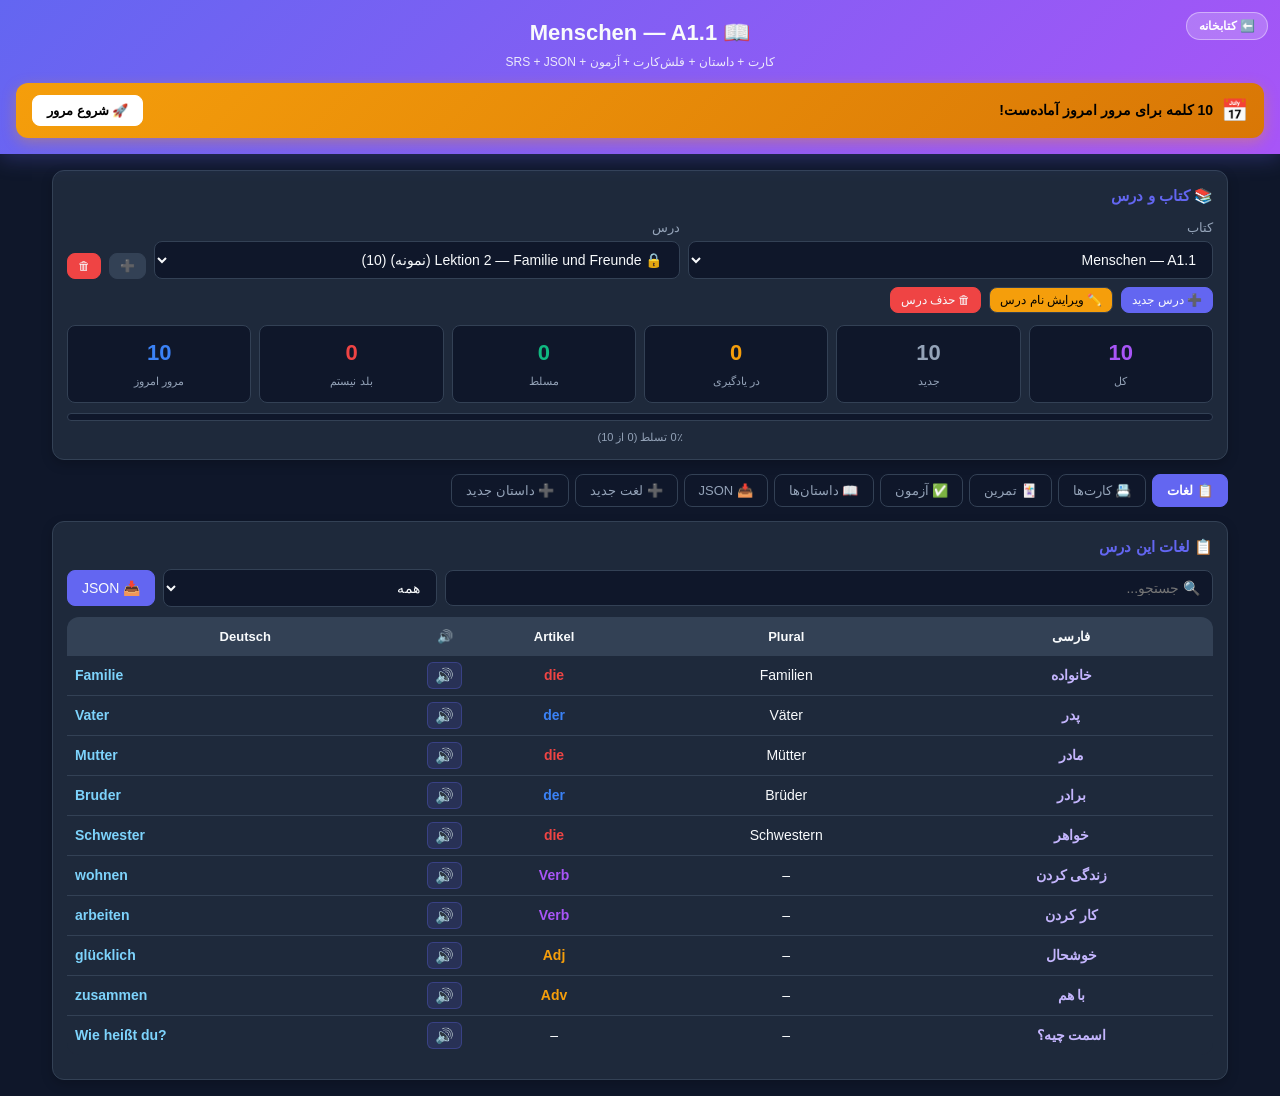
==== index.html @ 150afe3f ";lk" ====
<!DOCTYPE html>
<html lang="fa" dir="rtl">
<head>
<meta charset="UTF-8">
<meta name="viewport" content="width=device-width, initial-scale=1.0, viewport-fit=cover">
<meta name="theme-color" content="#0f172a">
<meta name="apple-mobile-web-app-capable" content="yes">
<meta name="apple-mobile-web-app-status-bar-style" content="black-translucent">
<title>German Vocab Pro</title>
<link rel="stylesheet" href="./style/style.css">
</head>
<body>

<!-- ============ BOOK LIBRARY ============ -->
<div id="bookLibraryScreen" class="book-library-screen">
  <div class="library-hero">
    <h1>📚 کتابخانه من</h1>
    <p>یک کتاب انتخاب کن یا کتاب جدید اضافه کن</p>
  </div>
  <div class="library-container">
    <div class="library-actions">
      <button class="btn btn-primary btn-lg" id="libraryAddBookBtn">➕ کتاب جدید</button>
      <button class="btn btn-lg" id="libraryImportBtn" style="background:var(--bg-3);">📥 افزودن کتاب از JSON</button>
    </div>
    <div id="bookCardsGrid" class="book-cards-grid"></div>
  </div>
</div>

<!-- ============ MAIN APP ============ -->
<div id="mainApp" class="main-app hidden">

<header>
  <button class="header-back-btn" id="backToLibraryBtn">⬅️ کتابخانه</button>
  <h1 id="appTitle">🎓 German Vocab Pro</h1>
  <p>کارت + داستان + فلش‌کارت + آزمون + SRS + JSON</p>
  <div id="reviewBanner" class="review-banner hidden"></div>
</header>

<div class="container">

  <div class="panel">
    <h3>📚 کتاب و درس</h3>
    <div class="row">
      <div style="flex:2;min-width:0;">
        <label>کتاب</label>
        <select id="bookSelect"></select>
      </div>
      <div style="flex:2;min-width:0;">
        <label>درس</label>
        <select id="lessonSelect"></select>
      </div>
      <div class="row tight" style="align-self:flex-end;flex:0 0 auto;">
        <button class="btn btn-sm" id="addBookBtn" title="کتاب جدید">➕</button>
        <button class="btn btn-sm btn-danger" id="delBookBtn" title="حذف کتاب">🗑</button>
      </div>
    </div>
    <div class="row tight" style="margin-top:8px;flex-wrap:wrap;">
      <button class="btn btn-sm btn-primary" id="addLessonBtn">➕ درس جدید</button>
      <button class="btn btn-sm" id="editLessonBtn" style="background:var(--warning);color:#000;">✏️ ویرایش نام درس</button>
      <button class="btn btn-sm btn-danger" id="delLessonBtn">🗑 حذف درس</button>
    </div>
    <div id="lessonStatsBox" style="margin-top:12px;">
      <div class="stats-grid" id="statsGrid"></div>
      <div class="progress-wrap">
        <div class="progress-fill" id="lessonProgress" style="width:0%"></div>
      </div>
      <div class="center muted" style="font-size:11px;margin-top:6px;" id="progressText">۰٪ تسلط</div>
    </div>
  </div>

  <div class="tabs">
    <button class="tab active" data-tab="list">📋 لغات</button>
    <button class="tab" data-tab="cards">📇 کارت‌ها</button>
    <button class="tab" data-tab="practice">🃏 تمرین</button>
    <button class="tab" data-tab="quiz">✅ آزمون</button>
    <button class="tab" data-tab="stories">📖 داستان‌ها</button>
    <button class="tab" data-tab="json">📥 JSON</button>
    <button class="tab" data-tab="manage">➕ لغت جدید</button>
    <button class="tab" data-tab="manage-story">➕ داستان جدید</button>
  </div>

  <!-- TAB LIST -->
  <div id="tab-list" class="tab-content">
    <div class="panel">
      <h3>📋 لغات این درس</h3>
      <div class="row" style="margin-bottom:10px;flex-wrap:wrap;gap:8px;">
        <input id="searchBox" placeholder="🔍 جستجو..." style="flex:3;min-width:120px;">
        <select id="filterStatus" style="flex:1;min-width:100px;">
          <option value="all">همه</option>
          <option value="new">جدید</option>
          <option value="learning">در یادگیری</option>
          <option value="good">مسلط</option>
          <option value="bad">بلد نیستم</option>
        </select>
        <button class="btn btn-primary" id="quickJsonBtn" style="flex:0 0 auto;">📥 JSON</button>
        <input type="file" id="quickJsonFile" accept=".json,application/json" style="display:none;">
      </div>
      <div id="wordTableContainer"></div>
    </div>
  </div>

  <!-- TAB CARDS -->
  <div id="tab-cards" class="tab-content hidden">
    <div class="panel">
      <h3>📇 کارت‌های لغت این درس</h3>
      <div class="row" style="margin-bottom:10px;flex-wrap:wrap;gap:8px;">
        <input id="cardSearch" placeholder="🔍 جستجو..." style="flex:2;min-width:120px;">
        <select id="cardFilter" style="flex:1;min-width:100px;">
          <option value="all">همه</option>
          <option value="new">جدید</option>
          <option value="learning">در یادگیری</option>
          <option value="good">مسلط</option>
          <option value="bad">بلد نیستم</option>
          <option value="has-example">با مثال</option>
          <option value="no-example">بدون مثال</option>
        </select>
      </div>
      <div class="row tight" style="margin-bottom:10px;flex-wrap:wrap;">
        <button class="btn btn-sm" id="cardSortAlpha">🔤 الفبایی</button>
        <button class="btn btn-sm" id="cardSortRandom">🎲 تصادفی</button>
        <button class="btn btn-sm" id="cardSortStatus">📊 بر اساس وضعیت</button>
      </div>
      <div id="cardsContainer"></div>
    </div>
  </div>

  <!-- TAB PRACTICE -->
  <div id="tab-practice" class="tab-content hidden">
    <!-- Folder View -->
    <div id="practiceFolderView">
      <div class="panel">
        <h3>🎯 انتخاب پوشه تمرین</h3>
        <div class="row" style="margin-bottom:10px;flex-wrap:wrap;gap:8px;">
          <button class="auto-play-toggle on" id="autoPlayToggle" type="button">
            <span class="toggle-indicator"></span>
            <span id="autoPlayLabel">🔊 پخش خودکار: روشن</span>
          </button>
          <button class="btn btn-sm" id="flipDirectionFolderBtn" type="button">
            🔄 جهت: <span id="directionLabel">آلمانی → فارسی</span>
          </button>
          <button class="btn btn-sm btn-warning" id="resetPracticeSettingsBtn" type="button">
            ♻️ ریست تنظیمات
          </button>
        </div>
        <div class="folder-grid" id="folderGrid"></div>
        <div class="row" style="margin-top:10px;">
          <button class="btn btn-primary btn-lg" id="startSrsBtn" style="flex:1;">⚡ مرور امروز (SRS)</button>
        </div>
      </div>
    </div>

    <!-- Practice Session -->
    <div id="practiceSession" class="hidden">
      <div class="panel practice-panel">
        <button class="practice-theater-close" id="practiceTheaterClose" title="بستن">✕</button>

        <div class="quiz-header practice-top-bar">
          <button class="btn btn-sm" id="exitPractice">⬅️ خروج</button>
          <button class="btn btn-sm" id="prevPracticeBtn" disabled>◀️ قبلی</button>
          <button class="btn btn-sm" id="flipDirectionBtn" title="تغییر جهت کارت">🔄 جهت</button>
          <button class="auto-play-toggle" id="autoPlayToggleSession" type="button" style="padding:4px 10px;font-size:11px;">
            <span class="toggle-indicator" style="width:26px;height:14px;"></span>
            <span id="autoPlayLabelSession">🔊</span>
          </button>
          <button class="btn btn-sm" id="muteAudioBtn" title="قطع صدا" style="background:var(--danger);border-color:var(--danger);">🔇 قطع</button>
          <button class="btn btn-sm" id="practiceHamburgerBtn" title="پوشه‌ها">☰</button>
          <span id="practiceCounter">0 / 0</span>
          <button class="btn btn-sm" id="practiceFullscreenBtn" title="نمایش بزرگ">⛶ بزرگ</button>
        </div>

        <div class="quiz-progress">
          <div class="quiz-progress-fill" id="practiceProgress" style="width:0%"></div>
        </div>

        <div id="fcMode">
          <div class="flashcard-stage" id="flashcardStage">
            <div class="flashcard-inner" id="flashcardInner">
              <div class="fc-face fc-front">
                <div class="fc-art" id="fcArt"></div>
                <div class="fc-word" id="fcWord"></div>
                <div class="fc-hint">👆 برای دیدن معنی کلیک کن</div>
              </div>
              <div class="fc-face fc-back">
                <div class="fc-meaning" id="fcMeaning"></div>
                <div class="fc-example" id="fcExample"></div>
              </div>
            </div>
          </div>
          <div class="row" style="margin-top:14px;flex-wrap:wrap;gap:8px;">
            <button class="btn" id="fcSpeakBtn" style="flex:0 0 auto;">🔊</button>
            <button class="btn btn-danger" data-rate="bad" style="flex:1;min-width:100px;">بلد نبودم ❌</button>
            <button class="btn btn-warning" data-rate="medium" style="flex:1;min-width:100px;">نصفه ⚠️</button>
            <button class="btn btn-success" data-rate="good" style="flex:1;min-width:100px;">بلدم ✔️</button>
          </div>
        </div>
      </div>
    </div>

    <!-- Folder Drawer -->
    <div class="practice-folder-menu hidden" id="practiceFolderMenu">
      <div class="practice-folder-menu-head">
        <strong>📁 پوشه‌ها</strong>
        <button class="btn btn-sm" id="closeFolderMenuBtn">✕</button>
      </div>
      <div class="practice-folder-menu-list" id="practiceFolderMenuList"></div>
    </div>
  </div>

  <!-- TAB QUIZ -->
  <div id="tab-quiz" class="tab-content hidden">
    <div id="quizHome"></div>
    <div id="quizSession" class="hidden"></div>
    <div id="quizReport" class="hidden"></div>
  </div>

  <!-- TAB STORIES -->
  <div id="tab-stories" class="tab-content hidden">
    <div class="panel">
      <h3>📖 داستان‌های این درس</h3>
      <button class="btn btn-primary" id="addStoryBtn">➕ داستان جدید</button>
      <div class="story-grid" id="storyGrid"></div>
    </div>
  </div>

  <!-- TAB JSON -->
  <div id="tab-json" class="tab-content hidden">

    <div class="panel">
      <h3>📂 افزودن از فایل JSON</h3>
      <p class="muted" style="font-size:12px;margin-bottom:10px;line-height:1.8;">
        فایل JSON رو بکش و اینجا رها کن یا کلیک کن.
        <br>• <b>درس کامل با عنوان</b>: <code style="direction:ltr;display:inline-block;font-size:11px;">{"lesson":"...","words":[...],"stories":[...]}</code>
        <br>• <b>آرایه لغات</b>: <code style="direction:ltr;display:inline-block;font-size:11px;">[{"word":"...","mean":"..."}]</code>
        <br>• <b>کتاب کامل</b>: <code style="direction:ltr;display:inline-block;font-size:11px;">{"name":"...","lessons":[...]}</code>
      </p>
      <div id="bigDropZone" class="drop-zone">
        <div class="dz-icon">📁</div>
        <div class="dz-title">فایل JSON رو بکش و اینجا رها کن</div>
        <div class="dz-sub">یا کلیک کن تا از پوشه‌های کامپیوترت انتخاب کنی</div>
        <button class="btn btn-primary" id="browseFileBtn" type="button" style="pointer-events:none;">📂 انتخاب فایل از کامپیوتر</button>
        <input type="file" id="jsonFileInput" accept=".json,application/json" style="display:none;">
      </div>
      <div style="margin-top:12px;">
        <label>🎯 مقصد پیش‌فرض (برای آرایه لغات بدون عنوان)</label>
        <select id="fileTargetLesson"></select>
      </div>
      <div id="fileStatus" style="margin-top:12px;"></div>
    </div>

    <div class="panel">
      <h3>📋 پیست JSON دستی</h3>
      <textarea id="jsonInput" placeholder='{
  "lesson": "Lektion 2",
  "words": [
    {"de":"Buch","fa":"کتاب","art":"das"}
  ]
}' style="min-height:160px;direction:ltr;text-align:left;font-family:monospace;font-size:12px;"></textarea>
      <div style="margin-top:10px;">
        <label>🎯 مقصد پیش‌فرض</label>
        <select id="jsonTargetLesson"></select>
      </div>
      <div class="row tight" style="margin-top:10px;flex-wrap:wrap;">
        <button class="btn btn-primary" id="importJsonBtn">➕ اضافه / ساخت درس</button>
        <button class="btn" id="validateJsonBtn">🔍 بررسی</button>
        <button class="btn" id="clearJsonBtn">🧹 پاک کردن</button>
      </div>
      <div id="jsonPreview" style="margin-top:10px;"></div>
    </div>

    <div class="panel">
      <h3>📤 خروجی گرفتن</h3>
      <div class="row tight" style="margin-top:10px;flex-wrap:wrap;">
        <button class="btn btn-success" id="exportLessonBtn">📥 دانلود درس جاری</button>
        <button class="btn btn-warning" id="exportBadBtn">❌ فقط بلد نیستم‌ها</button>
        <button class="btn" id="exportAllBtn">💾 پشتیبان کامل</button>
      </div>
    </div>

    <div class="panel" style="border-color: var(--purple); border-width: 2px;">
      <h3 style="color: var(--purple);">📦 مدیریت کتاب کامل (JSON)</h3>
      <div class="json-actions">
        <button class="json-action-btn success" id="importFullBookBtn">
          <div class="icon">📚</div>
          <div class="label">افزودن کتاب جدید</div>
          <div class="desc">یه کتاب کامل از فایل JSON</div>
        </button>
        <button class="json-action-btn danger" id="replaceFullBookBtn">
          <div class="icon">🔄</div>
          <div class="label">جایگزینی کامل</div>
          <div class="desc">همه کتاب‌ها جایگزین می‌شن</div>
        </button>
        <button class="json-action-btn" id="exportFullBookBtn">
          <div class="icon">📤</div>
          <div class="label">خروجی کتاب جاری</div>
          <div class="desc">کتاب انتخاب‌شده رو دانلود کن</div>
        </button>
        <button class="json-action-btn" id="exportAllBooksBtn">
          <div class="icon">💾</div>
          <div class="label">پشتیبان کل برنامه</div>
          <div class="desc">همه کتاب‌ها و درس‌ها</div>
        </button>
      </div>
      <input type="file" id="fullBookFileInput" accept=".json" style="display:none;">
      <input type="file" id="replaceBookFileInput" accept=".json" style="display:none;">
      <div id="fullBookStatus" style="margin-top:12px;"></div>
    </div>
  </div>

  <!-- TAB MANAGE WORD -->
  <div id="tab-manage" class="tab-content hidden">
    <div class="panel">
      <h3>➕ افزودن کلمه جدید</h3>
      <div style="margin-bottom:10px;">
        <label style="color:var(--warning);font-weight:600;">🎯 کلمه به کدوم درس اضافه بشه؟</label>
        <select id="wordTargetLesson" style="font-weight:600;"></select>
      </div>
      <div class="row" style="margin-bottom:8px;flex-wrap:wrap;gap:8px;">
        <div style="flex:2;min-width:120px;">
          <label>کلمه آلمانی *</label>
          <input id="wDe" placeholder="Apfel" dir="ltr">
        </div>
        <div style="flex:1;min-width:100px;">
          <label>نوع کلمه</label>
          <select id="wArt">
            <option value="–">–</option>
            <option value="der">der</option>
            <option value="die">die</option>
            <option value="das">das</option>
            <option value="Verb">Verb</option>
            <option value="Adj">Adj</option>
            <option value="Adv">Adv</option>
          </select>
        </div>
      </div>
      <div class="row" style="margin-bottom:8px;flex-wrap:wrap;gap:8px;">
        <div style="flex:1;min-width:100px;">
          <label>جمع</label>
          <input id="wPlural" placeholder="Äpfel" dir="ltr">
        </div>
        <div style="flex:1;min-width:100px;">
          <label>ترجمه فارسی *</label>
          <input id="wFa" placeholder="سیب">
        </div>
      </div>
      <div class="row" style="margin-bottom:8px;">
        <div style="flex:1;">
          <label>جمله مثال</label>
          <input id="wEx" placeholder="Der Apfel ist rot." dir="ltr">
        </div>
      </div>
      <div class="row" style="margin-bottom:8px;">
        <div style="flex:1;">
          <label>ترجمه جمله</label>
          <input id="wExMean" placeholder="سیب قرمز است.">
        </div>
      </div>
      <div class="row" style="margin-bottom:8px;">
        <div style="flex:1;">
          <label>🎵 لینک صوتی جمله (اختیاری)</label>
          <input id="wExAudio" placeholder="https://..." dir="ltr">
        </div>
      </div>
      <div class="row" style="margin-bottom:8px;">
        <div style="flex:1;">
          <label>یادداشت</label>
          <input id="wNote" placeholder="اختیاری">
        </div>
      </div>
      <button class="btn btn-primary" id="saveWordBtn">💾 ذخیره کلمه</button>
    </div>
  </div>

  <!-- TAB MANAGE STORY -->
  <div id="tab-manage-story" class="tab-content hidden">
    <div class="panel">
      <h3>📖 افزودن داستان جدید</h3>
      <div style="margin-bottom:10px;">
        <label style="color:var(--warning);font-weight:600;">🎯 داستان به کدوم درس اضافه بشه؟</label>
        <select id="storyTargetLesson" style="font-weight:600;"></select>
      </div>
      <div class="row" style="margin-bottom:8px;">
        <div style="flex:1;">
          <label>عنوان داستان *</label>
          <input id="storyTitleInput" placeholder="Meine Familie">
        </div>
      </div>
      <div class="row" style="margin-bottom:8px;">
        <div style="flex:1;">
          <label>لینک صوتی</label>
          <input id="storyAudioInput" placeholder="https://..." dir="ltr">
        </div>
      </div>
      <div class="row" style="margin-bottom:8px;flex-wrap:wrap;gap:8px;">
        <div style="flex:1;min-width:120px;">
          <label>آدرس عکس جلد</label>
          <input id="storyCoverInput" placeholder="https://..." dir="ltr">
        </div>
        <div style="flex:0 0 100px;">
          <label>رنگ جلد</label>
          <input type="color" id="storyColorInput" value="#6366f1">
        </div>
      </div>
      <div style="margin-bottom:8px;">
        <label>جمله‌ها (هر خط: آلمانی | فارسی)</label>
        <textarea id="storySentencesInput" placeholder="Das ist meine Familie. | این خانواده من است." style="min-height:120px;"></textarea>
      </div>
      <div class="row tight" style="flex-wrap:wrap;">
        <button class="btn btn-primary" id="saveStoryBtn">💾 ذخیره داستان</button>
        <button class="btn" id="cancelStoryEditBtn" style="display:none;">✕ لغو ویرایش</button>
      </div>
    </div>
    <div class="panel">
      <h3>📤/📥 پشتیبان‌گیری کامل</h3>
      <div class="row tight" style="flex-wrap:wrap;">
        <button class="btn btn-success" id="backupAllBtn">📦 دانلود پشتیبان</button>
        <button class="btn btn-warning" id="resetBtn">♻️ ریست کامل</button>
      </div>
    </div>
  </div>

</div>
</div>

<!-- MODAL BOOK -->
<div class="modal-overlay" id="modalBook">
  <div class="modal-box">
    <h3 id="bookModalTitle">📚 کتاب جدید</h3>
    <label>نام کتاب</label>
    <input id="bookNameInput" placeholder="Menschen A1.1">
    <label style="margin-top:8px;">سطح</label>
    <select id="bookLevelInput">
      <option>A1.1</option><option>A1.2</option>
      <option>A2.1</option><option>A2.2</option>
      <option>B1.1</option><option>B1.2</option>
      <option>B2.1</option><option>B2.2</option>
      <option>C1</option><option>C2</option>
    </select>
    <label style="margin-top:8px;">🎨 عکس جلد (اختیاری)</label>
    <input id="bookCoverInput" placeholder="https://..." dir="ltr">
    <div class="row tight" style="margin-top:14px;">
      <button class="btn btn-primary" id="saveBookBtn">💾 ذخیره</button>
      <button class="btn" id="cancelBookBtn">لغو</button>
    </div>
  </div>
</div>

<!-- MODAL LESSON -->
<div class="modal-overlay" id="modalLesson">
  <div class="modal-box">
    <h3 id="modalLessonTitle">➕ درس جدید</h3>
    <label>عنوان درس</label>
    <input id="lessonTitleInput" placeholder="Lektion 1">
    <div class="row tight" style="margin-top:14px;">
      <button class="btn btn-primary" id="saveLessonBtn">💾 ذخیره</button>
      <button class="btn" id="cancelLessonBtn">لغو</button>
    </div>
  </div>
</div>

<!-- MODAL DELETE BOOK -->
<div class="modal-overlay" id="modalDeleteBook">
  <div class="modal-box">
    <h3 style="color:var(--danger);">⚠️ حذف کامل کتاب</h3>
    <p style="font-size:14px;line-height:1.7;margin-bottom:14px;">
      این کار کتاب «<strong id="delBookName">...</strong>» و همه محتوایش را حذف می‌کند.
    </p>
    <div style="background:rgba(239,68,68,0.1);border:1px solid var(--danger);border-radius:8px;padding:12px;font-size:12px;color:var(--danger);margin-bottom:14px;">
      ⚠️ برگشت‌پذیر نیست!
    </div>
    <label>برای تأیید، نام کتاب را تایپ کن:</label>
    <input id="delBookConfirmInput" placeholder="نام کتاب...">
    <div class="row tight" style="margin-top:14px;">
      <button class="btn btn-danger" id="confirmDeleteBookBtn" disabled>🗑 حذف کامل</button>
      <button class="btn" id="cancelDeleteBookBtn">لغو</button>
    </div>
  </div>
</div>

<!-- MODAL: LIBRARY JSON IMPORT -->
<div class="modal-overlay" id="modalLibraryImport">
  <div class="modal-box" style="max-width:600px;">
    <h3>📥 افزودن کتاب از JSON</h3>
    <p class="muted" style="font-size:12px;line-height:1.8;margin-bottom:14px;">
      از یکی از روش‌های زیر کتاب کامل اضافه کن:
    </p>
    <div class="import-methods">
      <div class="import-method-card" id="libImportFileCard">
        <div class="imc-icon">📁</div>
        <div class="imc-body">
          <div class="imc-title">انتخاب فایل از کامپیوتر</div>
          <div class="imc-desc">فایل JSON کتاب رو انتخاب کن</div>
        </div>
      </div>
      <div class="import-method-card" id="libImportUrlCard">
        <div class="imc-icon">🔗</div>
        <div class="imc-body">
          <div class="imc-title">دریافت از لینک (URL)</div>
          <div class="imc-desc">آدرس JSON کتاب رو وارد کن</div>
        </div>
      </div>
      <div class="import-method-card" id="libImportPasteCard">
        <div class="imc-icon">📋</div>
        <div class="imc-body">
          <div class="imc-title">پیست متن JSON</div>
          <div class="imc-desc">مستقیم JSON رو پیست کن</div>
        </div>
      </div>
    </div>
    <div id="libImportUrlBox" class="hidden" style="margin-top:12px;">
      <label>آدرس JSON کتاب:</label>
      <input id="libImportUrlInput" placeholder="https://example.com/book.json" dir="ltr">
      <div class="row tight" style="margin-top:8px;">
        <button class="btn btn-primary" id="libImportUrlFetchBtn">⬇️ دریافت و افزودن</button>
        <button class="btn" id="libImportUrlCancelBtn">لغو</button>
      </div>
      <div id="libImportUrlStatus" style="margin-top:10px;"></div>
    </div>
    <div id="libImportPasteBox" class="hidden" style="margin-top:12px;">
      <label>متن JSON کتاب:</label>
      <textarea id="libImportPasteInput" placeholder='{"name":"Menschen A1.1","level":"A1.1","lessons":[...]}' style="min-height:140px;direction:ltr;text-align:left;font-family:monospace;font-size:12px;"></textarea>
      <div class="row tight" style="margin-top:8px;">
        <button class="btn btn-primary" id="libImportPasteAddBtn">➕ افزودن</button>
        <button class="btn" id="libImportPasteCancelBtn">لغو</button>
      </div>
      <div id="libImportPasteStatus" style="margin-top:10px;"></div>
    </div>
    <input type="file" id="libImportFileInput" accept=".json,application/json" style="display:none;">
    <div class="row tight" style="margin-top:14px;justify-content:center;">
      <button class="btn" id="cancelLibraryImportBtn">بستن</button>
    </div>
  </div>
</div>

<!-- MODAL IMPORT BOOK -->
<div class="modal-overlay" id="modalImportBook">
  <div class="modal-box">
    <h3>📥 وارد کردن کتاب از JSON</h3>
    <div id="importBookInfo"></div>
    <label>چه کاری انجام بشه؟</label>
    <div style="display:flex;flex-direction:column;gap:8px;margin-bottom:14px;">
      <button class="btn btn-primary" id="importAsNewBookBtn" style="text-align:right;padding:12px;">
        <div style="font-weight:700;margin-bottom:2px;">➕ کتاب جدید</div>
        <div style="font-size:11px;opacity:0.9;">یه کتاب جدید اضافه می‌شه</div>
      </button>
      <button class="btn btn-warning" id="importAsReplaceBtn" style="text-align:right;padding:12px;color:#000;">
        <div style="font-weight:700;margin-bottom:2px;">🔄 جایگزینی</div>
        <div style="font-size:11px;opacity:0.8;">با یه کتاب موجود جایگزین می‌شه</div>
      </button>
    </div>
    <div class="row tight" style="justify-content:center;">
      <button class="btn" id="cancelImportBookBtn">لغو</button>
    </div>
  </div>
</div>

<!-- MODAL NEW BOOK FROM IMPORT -->
<div class="modal-overlay" id="modalNewBookFromImport">
  <div class="modal-box">
    <h3>📚 تنظیمات کتاب جدید</h3>
    <label>نام کتاب</label>
    <input id="newBookNameInput" placeholder="Menschen A1.1">
    <label style="margin-top:8px;">سطح</label>
    <select id="newBookLevelInput">
      <option>A1.1</option><option>A1.2</option>
      <option>A2.1</option><option>A2.2</option>
      <option>B1.1</option><option>B1.2</option>
      <option>B2.1</option><option>B2.2</option>
      <option>C1</option><option>C2</option>
    </select>
    <label style="margin-top:8px;">🎨 عکس جلد</label>
    <input id="newBookCoverInput" placeholder="https://..." dir="ltr">
    <div style="margin-top:10px;padding:10px;background:var(--bg);border-radius:8px;font-size:12px;">
      <div style="color:var(--muted);margin-bottom:4px;">📊 محتوای کتاب:</div>
      <div id="newBookStatsPreview"></div>
    </div>
    <div class="row tight" style="margin-top:14px;">
      <button class="btn btn-primary" id="confirmNewBookBtn" style="flex:1;">✅ ایجاد کتاب</button>
      <button class="btn" id="cancelNewBookBtn">لغو</button>
    </div>
  </div>
</div>

<!-- MODAL REPLACE BOOK -->
<div class="modal-overlay" id="modalReplaceTargetBook">
  <div class="modal-box">
    <h3>🔄 جایگزینی با کتاب موجود</h3>
    <p class="muted" style="font-size:12px;margin-bottom:12px;">
      یه کتاب انتخاب کن. محتوای فایل داخل اون جایگزین می‌شه.
    </p>
    <label>کتاب مقصد</label>
    <select id="replaceTargetSelect"></select>
    <div style="margin-top:10px;padding:10px;background:rgba(239,68,68,0.1);border:1px solid var(--danger);border-radius:8px;font-size:12px;color:var(--danger);">
      ⚠️ تمام درس‌ها جایگزین می‌شن (درس نمونه حفظ می‌شه)!
    </div>
    <div class="row tight" style="margin-top:14px;">
      <button class="btn btn-danger" id="confirmReplaceBookBtn" style="flex:1;">🔄 جایگزین کن</button>
      <button class="btn" id="cancelReplaceBookBtn">لغو</button>
    </div>
  </div>
</div>

<!-- MODAL WORD VIEW -->
<div class="word-view-modal" id="wordViewModal">
  <div class="word-view-content" id="wordViewContent"></div>
</div>

<!-- MODAL WORD EDIT -->
<div class="word-edit-modal" id="wordEditModal">
  <div class="word-edit-content" id="wordEditContent"></div>
</div>

<!-- MODAL STORY READER -->
<div class="story-reader-modal" id="storyReaderModal">
  <div class="story-reader-content">
    <button class="story-reader-close" id="closeStoryReader">✕</button>
    <div class="story-reader-body-wrap" id="storyReaderBody" style="display:flex;flex-direction:column;flex:1;min-height:0;overflow:hidden;"></div>
  </div>
</div>

<div class="toast" id="toast"></div>

<script src="./js/app.js"></script>
</body>
</html>
---- style/style.css ----
/* ============================================================
   RESET & VARIABLES
   ============================================================ */
:root {
  --primary: #6366f1;
  --primary-hover: #4f46e5;
  --bg: #0f172a;
  --bg-2: #1e293b;
  --bg-3: #334155;
  --text: #f8fafc;
  --muted: #94a3b8;
  --accent: #10b981;
  --danger: #ef4444;
  --warning: #f59e0b;
  --info: #3b82f6;
  --purple: #a855f7;
  --neon: #a3e635;
  --border: #334155;
  --radius: 12px;
}

* {
  box-sizing: border-box;
  -webkit-tap-highlight-color: transparent;
}

html, body {
  margin: 0;
  padding: 0;
  overflow-x: hidden;
  width: 100%;
}

body {
  font-family: 'Vazirmatn', Tahoma, -apple-system, sans-serif;
  background: var(--bg);
  color: var(--text);
  direction: rtl;
  font-size: 15px;
  line-height: 1.5;
  padding-bottom: env(safe-area-inset-bottom, 20px);
  min-height: 100vh;
}

body.locked { overflow: hidden; }

h1, h2, h3, h4 { margin: 0 0 10px; }
button { font-family: inherit; }
img { max-width: 100%; height: auto; }

/* ============================================================
   BOOK LIBRARY
   ============================================================ */
.book-library-screen {
  min-height: 100vh;
  padding: 20px 16px;
  background: linear-gradient(135deg, #0f172a 0%, #1e1b4b 50%, #0f172a 100%);
}
.book-library-screen.hidden { display: none; }

.library-hero { text-align: center; padding: 30px 16px; }
.library-hero h1 {
  font-size: clamp(24px, 6vw, 38px);
  margin: 0 0 8px;
  background: linear-gradient(135deg, #a5b4fc, #c084fc);
  -webkit-background-clip: text;
  background-clip: text;
  -webkit-text-fill-color: transparent;
}
.library-hero p { font-size: 14px; color: var(--muted); margin: 0; }
.library-container { max-width: 1200px; margin: 0 auto; }
.library-actions {
  display: flex; gap: 10px; justify-content: center;
  margin-bottom: 30px; flex-wrap: wrap;
}

.book-cards-grid {
  display: grid;
  grid-template-columns: repeat(auto-fill, minmax(240px, 1fr));
  gap: 20px;
}

.book-card-library {
  background: linear-gradient(135deg, #1e293b 0%, #312e81 100%);
  border-radius: 16px;
  overflow: hidden;
  cursor: pointer;
  transition: all 0.25s;
  position: relative;
  box-shadow: 0 6px 20px rgba(0, 0, 0, 0.3);
  border: 2px solid transparent;
  display: flex; flex-direction: column; min-width: 0;
}

.book-card-library:hover {
  transform: translateY(-6px);
  border-color: var(--primary);
  box-shadow: 0 12px 32px rgba(99, 102, 241, 0.4);
}

.book-cover-wrap {
  position: relative;
  height: 180px;
  overflow: hidden;
  background: linear-gradient(135deg, #6366f1, #a855f7);
}

.book-cover-wrap img {
  width: 100%; height: 100%;
  object-fit: cover; display: block;
}

.book-cover-placeholder {
  width: 100%; height: 100%;
  display: flex; flex-direction: column;
  align-items: center; justify-content: center;
  color: #fff; padding: 20px; text-align: center;
}

.book-cover-placeholder .book-icon { font-size: 48px; margin-bottom: 8px; }
.book-cover-placeholder .book-name {
  font-size: 16px; font-weight: 700;
  word-break: break-word; line-height: 1.3;
}

.book-level-badge {
  position: absolute; top: 10px; left: 10px;
  background: rgba(0, 0, 0, 0.7); color: #fff;
  padding: 4px 10px; border-radius: 12px;
  font-size: 11px; font-weight: 700;
  backdrop-filter: blur(8px);
  border: 1px solid rgba(255, 255, 255, 0.2);
}

.book-card-body {
  padding: 14px 16px; flex: 1;
  display: flex; flex-direction: column; gap: 10px;
}

.book-card-title {
  font-size: 17px; font-weight: 700;
  color: #fff; margin: 0; word-break: break-word;
}

.book-card-stats { display: flex; gap: 8px; flex-wrap: wrap; }

.book-stat {
  display: inline-flex; align-items: center; gap: 4px;
  background: rgba(0, 0, 0, 0.3); padding: 4px 10px;
  border-radius: 8px; font-size: 12px;
  color: var(--text); font-weight: 600;
}

.book-stat .stat-icon { font-size: 13px; }
.book-card-progress { margin-top: auto; }

.book-progress-label {
  display: flex; justify-content: space-between;
  font-size: 11px; color: var(--muted); margin-bottom: 4px;
}

.book-progress-bar {
  height: 5px; background: rgba(255, 255, 255, 0.1);
  border-radius: 3px; overflow: hidden;
}

.book-progress-fill {
  height: 100%;
  background: linear-gradient(90deg, var(--accent), var(--primary));
  border-radius: 3px; transition: width 0.4s;
}

.book-card-edit,
.book-card-delete,
.book-card-download {
  position: absolute; top: 10px;
  width: 32px; height: 32px; border-radius: 50%;
  cursor: pointer; font-size: 14px;
  display: flex; align-items: center; justify-content: center;
  transition: all 0.15s; z-index: 5;
  border: none; color: #fff;
  backdrop-filter: blur(6px);
  box-shadow: 0 2px 8px rgba(0, 0, 0, 0.35);
  opacity: 0.9;
}

.book-card-edit:hover,
.book-card-delete:hover,
.book-card-download:hover { transform: scale(1.12); opacity: 1; }

.book-card-edit { right: 84px; background: rgba(59, 130, 246, 0.92); }
.book-card-delete { right: 10px; background: rgba(239, 68, 68, 0.92); }
.book-card-download { right: 47px; background: rgba(16, 185, 129, 0.92); }

.empty-library {
  grid-column: 1 / -1; text-align: center;
  padding: 60px 20px; color: var(--muted); font-size: 15px;
}
.empty-library .empty-icon { font-size: 64px; margin-bottom: 16px; opacity: 0.5; }

.main-app.hidden { display: none; }

/* ============================================================
   HEADER
   ============================================================ */
header {
  background: linear-gradient(135deg, #6366f1, #a855f7);
  padding: 16px; text-align: center;
  box-shadow: 0 4px 20px rgba(99, 102, 241, 0.3);
  position: sticky; top: 0; z-index: 100;
}
header h1 { font-size: clamp(16px, 4vw, 22px); margin: 0; }
header p { margin: 4px 0 0; font-size: 12px; opacity: 0.9; }

.header-back-btn {
  position: absolute; top: 12px; right: 12px;
  background: rgba(255, 255, 255, 0.2);
  border: 1px solid rgba(255, 255, 255, 0.4);
  color: #fff; padding: 6px 12px; border-radius: 20px;
  font-size: 12px; font-weight: 600;
  cursor: pointer; transition: all 0.15s; z-index: 10;
}
.header-back-btn:hover { background: rgba(255, 255, 255, 0.35); }

/* ============================================================
   MAIN LAYOUT
   ============================================================ */
.container { max-width: 1200px; margin: 16px auto; padding: 0 12px; }

.panel {
  background: var(--bg-2);
  border: 1px solid var(--border);
  border-radius: var(--radius);
  padding: 14px; margin-bottom: 14px;
  box-shadow: 0 4px 12px rgba(0, 0, 0, 0.2);
}
.panel h3 { font-size: 15px; margin-bottom: 10px; color: var(--primary); }

.row { display: flex; gap: 8px; flex-wrap: wrap; align-items: center; }
.row > * { flex: 1 1 auto; min-width: 0; }
.row.tight > * { flex: 0 0 auto; }

input, select, textarea {
  width: 100%; padding: 9px 12px;
  background: var(--bg); border: 1px solid var(--border);
  color: var(--text); border-radius: 8px;
  font-family: inherit; font-size: 14px;
  transition: border-color 0.15s; max-width: 100%;
}
input:focus, select:focus, textarea:focus {
  outline: none; border-color: var(--primary);
}
textarea { resize: vertical; min-height: 80px; line-height: 1.7; }
label { font-size: 13px; color: var(--muted); display: block; margin-bottom: 4px; }

.btn {
  padding: 9px 14px; border-radius: 8px;
  border: 1px solid var(--border);
  background: var(--bg-3); color: var(--text);
  cursor: pointer; font-size: 14px; font-weight: 500;
  transition: all 0.15s; white-space: nowrap;
  touch-action: manipulation; max-width: 100%;
}
.btn:hover { background: #475569; transform: translateY(-1px); }
.btn:active { transform: scale(0.97); }

.btn-primary { background: var(--primary); border-color: var(--primary); }
.btn-primary:hover { background: var(--primary-hover); }
.btn-success { background: var(--accent); border-color: var(--accent); }
.btn-success:hover { background: #059669; }
.btn-danger { background: var(--danger); border-color: var(--danger); }
.btn-danger:hover { background: #dc2626; }
.btn-warning { background: var(--warning); border-color: var(--warning); color: #000; }
.btn-warning:hover { background: #d97706; }
.btn-sm { padding: 5px 10px; font-size: 12px; }
.btn-lg { padding: 12px 20px; font-size: 15px; }
.btn:disabled { opacity: 0.4; cursor: not-allowed; transform: none !important; }

.tabs { display: flex; gap: 6px; margin-bottom: 14px; flex-wrap: wrap; }
.tab {
  padding: 8px 14px; border-radius: 8px;
  border: 1px solid var(--border);
  background: var(--bg); color: var(--muted);
  cursor: pointer; font-size: 13px; transition: all 0.15s;
}
.tab:hover { color: var(--text); }
.tab.active {
  background: var(--primary); color: #fff;
  border-color: var(--primary); font-weight: 600;
}

.stats-grid {
  display: grid;
  grid-template-columns: repeat(auto-fit, minmax(90px, 1fr));
  gap: 8px; margin: 10px 0;
}

.stat-box {
  background: var(--bg); padding: 10px;
  border-radius: 8px; text-align: center;
  border: 1px solid var(--border);
}
.stat-box .num { font-size: 22px; font-weight: 700; display: block; }
.stat-box .lbl { font-size: 11px; color: var(--muted); }
.stat-box.new .num { color: var(--muted); }
.stat-box.learning .num { color: var(--warning); }
.stat-box.good .num { color: var(--accent); }
.stat-box.bad .num { color: var(--danger); }
.stat-box.due .num { color: var(--info); }
.stat-box.total .num { color: var(--purple); }

.progress-wrap {
  background: var(--bg); border-radius: 8px;
  overflow: hidden; height: 8px;
  margin: 8px 0; border: 1px solid var(--border);
}
.progress-fill {
  height: 100%;
  background: linear-gradient(90deg, var(--accent), var(--primary));
  transition: width 0.4s; border-radius: 8px;
}

/* ============================================================
   WORD TABLE
   ============================================================ */
.table-wrap {
  background: var(--bg-2); border-radius: var(--radius);
  overflow-x: auto; margin: 10px 0;
  -webkit-overflow-scrolling: touch;
}

table {
  width: 100%; border-collapse: collapse;
  direction: ltr; table-layout: auto; min-width: 100%;
}
th {
  background: var(--bg-3); padding: 10px 6px;
  font-size: 13px; font-weight: 600;
  text-align: center; white-space: nowrap; color: var(--text);
}
td {
  padding: 9px 6px; border-bottom: 1px solid var(--border);
  text-align: center; font-size: 14px;
  vertical-align: middle; word-break: break-word;
}
tr:last-child td { border-bottom: none; }
tr:hover td { background: rgba(99, 102, 241, 0.08); cursor: pointer; }

.de {
  font-weight: bold; color: #7dd3fc;
  direction: ltr; text-align: left;
  padding-left: 8px !important;
}
.fa { color: #c4b5fd; font-weight: 600; }
.art.der { color: #3b82f6; font-weight: bold; }
.art.die { color: #ef4444; font-weight: bold; }
.art.das { color: #10b981; font-weight: bold; }
.art.verb { color: var(--purple); font-weight: bold; }
.art.adj { color: var(--warning); font-weight: bold; }

.sound-cell { width: 42px; padding: 3px !important; }
.speak-btn {
  background: rgba(99, 102, 241, 0.15);
  border: 1px solid rgba(99, 102, 241, 0.3);
  border-radius: 6px; cursor: pointer;
  font-size: 15px; padding: 5px 7px;
  transition: all 0.2s; touch-action: manipulation; line-height: 1;
}
.speak-btn:active { transform: scale(0.9); }
.speak-btn:hover { background: rgba(99, 102, 241, 0.3); transform: scale(1.06); }
.speak-btn.has-audio { background: rgba(251, 191, 36, 0.15); border-color: rgba(251, 191, 36, 0.4); }
.speak-btn.has-audio:hover { background: rgba(251, 191, 36, 0.3); }

.action-cell { width: 40px; }
.icon-btn {
  background: none; border: none; color: var(--muted);
  cursor: pointer; padding: 4px; border-radius: 4px; font-size: 14px;
}
.icon-btn:hover { background: var(--bg-3); color: var(--text); }
.icon-btn.danger:hover { background: rgba(239, 68, 68, 0.2); color: var(--danger); }

/* ============================================================
   WORD CARDS
   ============================================================ */
.cards-grid {
  display: grid;
  grid-template-columns: repeat(auto-fill, minmax(340px, 1fr));
  gap: 14px; margin: 16px 0;
}

.word-card {
  background: linear-gradient(135deg, var(--bg) 0%, #1a2340 100%);
  border: 1px solid var(--border);
  border-radius: 14px; padding: 16px;
  transition: all 0.2s; position: relative;
  overflow: hidden; display: flex; flex-direction: column;
  gap: 10px; min-width: 0;
}

.word-card::before {
  content: ""; position: absolute;
  top: 0; right: 0; width: 4px; height: 100%;
  background: var(--muted); transition: all 0.2s;
}
.word-card.status-good::before { background: var(--accent); }
.word-card.status-learning::before { background: var(--warning); }
.word-card.status-bad::before { background: var(--danger); }
.word-card.status-new::before { background: var(--muted); }
.word-card:hover { border-color: var(--primary); box-shadow: 0 6px 20px rgba(99, 102, 241, 0.2); }

.word-card-header {
  display: flex; align-items: center; gap: 8px;
  direction: ltr; padding-bottom: 8px;
  border-bottom: 1px dashed var(--border); flex-wrap: wrap;
}

.word-card-title {
  display: flex; align-items: center; gap: 6px;
  flex: 1; min-width: 0;
}

.word-card-art { font-size: 15px; font-weight: 800; flex-shrink: 0; }
.word-card-art.der { color: #3b82f6; }
.word-card-art.die { color: #ef4444; }
.word-card-art.das { color: #10b981; }
.word-card-art.verb { color: var(--purple); }
.word-card-art.adj { color: var(--warning); }

.word-card-de {
  font-size: 22px; font-weight: 800;
  color: #7dd3fc; word-break: break-word; line-height: 1.2;
}

.word-speak-inline {
  flex-shrink: 0;
  background: rgba(99, 102, 241, 0.15);
  border: 1px solid rgba(99, 102, 241, 0.35);
  border-radius: 7px; cursor: pointer;
  font-size: 14px; padding: 5px 8px;
  color: var(--text); transition: all 0.2s; line-height: 1;
}
.word-speak-inline:hover { background: rgba(99, 102, 241, 0.35); transform: scale(1.05); }

.word-more-btn {
  background: rgba(99, 102, 241, 0.15);
  border: 1px solid rgba(99, 102, 241, 0.35);
  color: var(--text); width: 32px; height: 32px;
  border-radius: 8px; cursor: pointer;
  font-size: 20px; font-weight: 700;
  display: flex; align-items: center; justify-content: center;
  transition: all 0.2s; line-height: 1; padding: 0; flex-shrink: 0;
}
.word-more-btn:hover { background: rgba(99, 102, 241, 0.4); transform: scale(1.08); border-color: var(--primary); }

.word-type-badge {
  display: inline-flex; align-items: center; gap: 3px;
  padding: 3px 8px; border-radius: 10px;
  font-size: 10px; font-weight: 700; flex-shrink: 0;
}
.word-type-badge.noun { background: rgba(59, 130, 246, 0.2); color: #60a5fa; }
.word-type-badge.verb { background: rgba(168, 85, 247, 0.2); color: #c084fc; }
.word-type-badge.adj { background: rgba(245, 158, 11, 0.2); color: #fbbf24; }
.word-type-badge.other { background: rgba(148, 163, 184, 0.2); color: var(--muted); }

.word-card-plural-line {
  font-size: 12px; color: var(--muted);
  display: flex; align-items: center; gap: 6px;
}
.word-card-plural-line .pl-value { color: #7dd3fc; font-weight: 700; direction: ltr; }
.word-card-fa { font-size: 16px; color: var(--accent); font-weight: 700; line-height: 1.5; }

.word-card-example {
  background: rgba(0, 0, 0, 0.35);
  border-radius: 10px; padding: 10px;
  border-right: 3px solid var(--warning);
  display: flex; flex-direction: column; gap: 5px;
}
.word-card-example .ex-de {
  direction: ltr; text-align: left;
  font-size: 14px; color: #fbbf24; font-weight: 600;
  line-height: 1.6; word-break: break-word;
  display: flex; align-items: flex-start; gap: 8px;
}
.word-card-example .ex-de .ex-text { flex: 1; min-width: 0; }
.word-card-example .ex-de .ex-highlight {
  color: var(--neon); background: rgba(163, 230, 53, 0.15);
  padding: 0 3px; border-radius: 3px;
  font-weight: 800; text-shadow: 0 0 8px rgba(163, 230, 53, 0.4);
}

.ex-speak-btn {
  flex-shrink: 0;
  background: rgba(251, 191, 36, 0.15);
  border: 1px solid rgba(251, 191, 36, 0.4);
  border-radius: 6px; cursor: pointer;
  font-size: 12px; padding: 3px 6px;
  color: #fbbf24; transition: all 0.2s; line-height: 1;
}
.ex-speak-btn:hover { background: rgba(251, 191, 36, 0.3); }
.ex-speak-btn.has-audio { background: rgba(16, 185, 129, 0.15); border-color: rgba(16, 185, 129, 0.4); color: var(--accent); }

.word-card-example .ex-fa {
  font-size: 12px; color: #c4b5fd; line-height: 1.6;
  padding-top: 5px; border-top: 1px dashed rgba(196, 181, 253, 0.2);
}

.word-card-example.none {
  border-right-color: var(--muted);
  opacity: 0.6; font-style: italic;
  font-size: 11px; color: var(--muted);
  text-align: center; padding: 8px;
}

.word-card-footer {
  display: flex; align-items: center; gap: 6px;
  padding-top: 8px; border-top: 1px solid var(--border); flex-wrap: wrap;
}

.status-actions { display: flex; gap: 4px; flex: 1; }
.status-btn {
  flex: 1; padding: 6px 4px; border-radius: 6px;
  border: 1px solid var(--border);
  background: var(--bg); color: var(--muted);
  cursor: pointer; font-size: 10px; font-weight: 600;
  transition: all 0.15s; white-space: nowrap;
}
.status-btn:hover { transform: translateY(-1px); }
.status-btn.bad { color: var(--danger); border-color: rgba(239, 68, 68, 0.3); }
.status-btn.bad:hover, .status-btn.bad.active {
  background: rgba(239, 68, 68, 0.2); border-color: var(--danger); color: #fff;
}
.status-btn.medium { color: var(--warning); border-color: rgba(245, 158, 11, 0.3); }
.status-btn.medium:hover, .status-btn.medium.active {
  background: rgba(245, 158, 11, 0.2); border-color: var(--warning); color: #000;
}
.status-btn.good { color: var(--accent); border-color: rgba(16, 185, 129, 0.3); }
.status-btn.good:hover, .status-btn.good.active {
  background: rgba(16, 185, 129, 0.2); border-color: var(--accent); color: #fff;
}

.word-card-notes-count {
  display: inline-flex; align-items: center; gap: 3px;
  color: var(--warning); font-size: 10px; padding: 0 4px;
}

/* ============================================================
   WORD VIEW MODAL
   ============================================================ */
.word-view-modal {
  position: fixed; inset: 0; z-index: 3500;
  background: rgba(0, 0, 0, 0.9); display: none;
  padding: 16px; overflow-y: auto;
  align-items: flex-start; justify-content: center;
}
.word-view-modal.active { display: flex; }

.word-view-content {
  background: linear-gradient(135deg, var(--bg-2) 0%, #1a2340 100%);
  border: 2px solid var(--primary);
  border-radius: 18px; padding: 24px; padding-top: 64px;
  max-width: 650px; width: 100%; margin: 30px 0;
  position: relative;
  box-shadow: 0 15px 50px rgba(99, 102, 241, 0.35);
}

.word-view-close {
  position: absolute; top: 14px; left: 14px;
  background: var(--danger); color: #fff;
  border: none; width: 36px; height: 36px;
  border-radius: 50%; cursor: pointer; font-size: 20px;
  display: flex; align-items: center; justify-content: center;
  transition: all 0.15s; z-index: 10;
}
.word-view-close:hover { transform: scale(1.1); background: #dc2626; }

.word-view-edit-btn {
  position: absolute; top: 14px; left: 58px;
  background: var(--info); color: #fff;
  border: none; height: 36px; padding: 0 16px;
  border-radius: 18px; cursor: pointer;
  font-size: 13px; font-weight: 700;
  display: flex; align-items: center; gap: 5px;
  transition: all 0.15s; z-index: 10;
}
.word-view-edit-btn:hover { background: #2563eb; transform: scale(1.05); }

.word-view-delete-btn {
  position: absolute; top: 14px; left: 148px;
  background: rgba(239, 68, 68, 0.15); color: var(--danger);
  border: 1px solid var(--danger);
  height: 36px; padding: 0 12px;
  border-radius: 18px; cursor: pointer;
  font-size: 13px; font-weight: 700;
  display: flex; align-items: center; gap: 5px;
  transition: all 0.15s; z-index: 10;
}
.word-view-delete-btn:hover { background: var(--danger); color: #fff; }

.word-view-header {
  display: flex; align-items: baseline; gap: 10px;
  flex-wrap: wrap; margin-bottom: 16px;
  direction: ltr; padding-left: 0;
}

.word-view-de { font-size: clamp(28px, 7vw, 40px); font-weight: 800; color: #7dd3fc; }
.word-view-art { font-size: 22px; font-weight: 800; }
.word-view-art.der { color: #3b82f6; }
.word-view-art.die { color: #ef4444; }
.word-view-art.das { color: #10b981; }
.word-view-art.verb { color: var(--purple); }
.word-view-art.adj { color: var(--warning); }
.word-view-plural { font-size: 15px; color: var(--muted); }

.word-view-fa {
  font-size: clamp(20px, 5vw, 26px); color: var(--accent);
  font-weight: 700; margin-bottom: 18px;
  text-align: center; padding: 12px;
  background: rgba(16, 185, 129, 0.08); border-radius: 10px;
}

.word-view-actions-row {
  display: flex; gap: 8px; flex-wrap: wrap;
  margin-bottom: 16px; justify-content: center;
}

.word-view-section {
  background: rgba(0, 0, 0, 0.3); border-radius: 12px;
  padding: 14px; margin-bottom: 12px;
  border: 1px solid rgba(255, 255, 255, 0.06);
  border-right: 4px solid var(--info);
}
.word-view-section h4 {
  font-size: 13px; color: var(--muted);
  margin: 0 0 10px; font-weight: 700;
  text-transform: uppercase; letter-spacing: 0.5px;
}

.word-view-example {
  background: rgba(251, 191, 36, 0.08);
  border-radius: 10px; padding: 14px;
  border-right: 4px solid var(--warning); margin-bottom: 12px;
}
.word-view-example-de {
  direction: ltr; text-align: left;
  font-size: 17px; color: #fbbf24; font-weight: 600;
  line-height: 1.6; margin-bottom: 8px;
  display: flex; align-items: flex-start; gap: 8px;
}
.word-view-example-de .ex-text { flex: 1; }
.word-view-example-fa {
  font-size: 14px; color: #c4b5fd; line-height: 1.6;
  padding-top: 8px; border-top: 1px dashed rgba(196, 181, 253, 0.2);
}

/* ============================================================
   WORD EDIT MODAL
   ============================================================ */
.word-edit-modal {
  position: fixed; inset: 0; z-index: 3600;
  background: rgba(0, 0, 0, 0.95); display: none;
  padding: 16px; overflow-y: auto;
  align-items: flex-start; justify-content: center;
}
.word-edit-modal.active { display: flex; }

.word-edit-content {
  background: var(--bg-2); border: 2px solid var(--warning);
  border-radius: 16px; padding: 22px;
  max-width: 650px; width: 100%; margin: 20px 0;
  position: relative;
  box-shadow: 0 15px 50px rgba(245, 158, 11, 0.3);
}

.word-edit-header {
  display: flex; align-items: center; justify-content: space-between;
  margin-bottom: 18px; padding-bottom: 12px;
  border-bottom: 2px solid var(--border);
}
.word-edit-header h3 { margin: 0; color: var(--warning); font-size: 17px; }

.word-edit-form-group {
  background: var(--bg); border-radius: 10px;
  padding: 14px; margin-bottom: 12px;
  border: 1px solid var(--border);
}
.word-edit-form-group h4 {
  font-size: 12px; color: var(--warning);
  margin: 0 0 10px; font-weight: 700;
  display: flex; align-items: center; gap: 6px;
}
.word-edit-field { margin-bottom: 8px; }
.word-edit-field:last-child { margin-bottom: 0; }
.word-edit-field label {
  font-size: 11px; color: var(--muted);
  font-weight: 600; display: block; margin-bottom: 4px;
}
.word-edit-field input,
.word-edit-field select,
.word-edit-field textarea {
  width: 100%; padding: 8px 10px;
  background: var(--bg-2); border: 1px solid var(--border);
  border-radius: 6px; color: var(--text);
  font-family: inherit; font-size: 13px;
}
.word-edit-field input:focus,
.word-edit-field select:focus,
.word-edit-field textarea:focus {
  outline: none; border-color: var(--warning);
}
.word-edit-field textarea { min-height: 60px; resize: vertical; line-height: 1.6; }

.word-edit-row { display: grid; grid-template-columns: 1fr 1fr; gap: 8px; }

.word-edit-actions {
  display: flex; gap: 10px; margin-top: 20px;
  padding-top: 16px; border-top: 2px solid var(--border);
}
.word-edit-actions .btn { flex: 1; padding: 12px; font-size: 14px; font-weight: 700; }

.word-edit-close {
  background: rgba(239, 68, 68, 0.2); color: var(--danger);
  border: 1px solid var(--danger);
  width: 32px; height: 32px; border-radius: 50%;
  cursor: pointer; font-size: 18px;
  display: flex; align-items: center; justify-content: center;
}

/* ============================================================
   CONJUGATION / CHIPS
   ============================================================ */
.conjugation-grid { display: flex; flex-direction: column; gap: 6px; }
.conj-row {
  display: flex; align-items: center; gap: 10px;
  background: rgba(255, 255, 255, 0.03);
  border-radius: 6px; padding: 8px 12px;
  border: 1px solid rgba(255, 255, 255, 0.05);
}
.conj-label {
  font-size: 12px; color: var(--muted);
  min-width: 80px; flex-shrink: 0;
  font-weight: 600; direction: rtl; text-align: right;
}
.conj-value {
  direction: ltr; text-align: left;
  color: #7dd3fc; font-weight: 600;
  font-size: 13px; flex: 1; word-break: break-word;
}

.chips-list { display: flex; flex-wrap: wrap; gap: 6px; }
.chip {
  padding: 4px 10px; border-radius: 12px;
  font-size: 12px; font-weight: 600; direction: ltr;
}
.chip.synonym { background: rgba(16, 185, 129, 0.15); color: var(--accent); }
.chip.related { background: rgba(168, 85, 247, 0.15); color: var(--purple); }

.extra-examples-list { display: flex; flex-direction: column; gap: 8px; }
.extra-example-item {
  background: rgba(0, 0, 0, 0.3); border-radius: 8px;
  padding: 10px; border-right: 3px solid var(--warning);
}
.extra-example-de {
  direction: ltr; text-align: left;
  color: #fbbf24; font-weight: 600; font-size: 13px;
  line-height: 1.6; margin-bottom: 4px;
  display: flex; align-items: flex-start; gap: 6px;
}
.extra-example-de .ex-text { flex: 1; min-width: 0; }
.extra-example-fa { color: #c4b5fd; font-size: 12px; line-height: 1.6; }

.note-content { font-size: 13px; line-height: 1.7; color: var(--text); }
.notes-inline-list { display: flex; flex-direction: column; gap: 6px; }
.note-inline-item {
  font-size: 13px; line-height: 1.6; color: var(--text);
  padding: 8px 10px; background: rgba(0, 0, 0, 0.3);
  border-radius: 6px; border-right: 2px solid var(--warning);
}

/* ============================================================
   FOLDERS
   ============================================================ */
.folder-grid {
  display: grid;
  grid-template-columns: repeat(auto-fit, minmax(140px, 1fr));
  gap: 10px; margin: 12px 0;
}
.folder-card {
  background: var(--bg);
  border: 2px solid var(--border);
  border-radius: 10px; padding: 14px 10px;
  text-align: center; cursor: pointer;
  transition: all 0.2s;
}
.folder-card:hover { transform: translateY(-2px); }
.folder-card.bad { border-color: var(--danger); }
.folder-card.bad:hover { background: rgba(239, 68, 68, 0.1); }
.folder-card.medium { border-color: var(--warning); }
.folder-card.medium:hover { background: rgba(245, 158, 11, 0.1); }
.folder-card.good { border-color: var(--accent); }
.folder-card.good:hover { background: rgba(16, 185, 129, 0.1); }
.folder-card.new { border-color: var(--muted); }
.folder-card.new:hover { background: rgba(148, 163, 184, 0.1); }
.folder-card.due { border-color: var(--info); }
.folder-card.due:hover { background: rgba(59, 130, 246, 0.1); }
.folder-card h4 { font-size: 13px; margin: 6px 0; }
.folder-card .count { font-size: 22px; font-weight: 700; }
.folder-card .icon { font-size: 20px; }

/* ============================================================
   FLASHCARD — ✅ رفع شفافیت (پشت کارت دیده نشه)
   ============================================================ */
.flashcard-stage {
  perspective: 1200px;
  width: min(100%, 380px);
  height: 240px;
  margin: 16px auto;
  cursor: pointer;
  position: relative;
}

.flashcard-inner {
  position: relative;
  width: 100%;
  height: 100%;
  /* ✅ flat به‌جای preserve-3d — تضمینی که پشت کارت دیده نشه */
  transform-style: flat;
}

.fc-face {
  position: absolute;
  inset: 0;
  border-radius: var(--radius);
  display: flex;
  flex-direction: column;
  justify-content: center;
  align-items: center;
  padding: 20px;
  text-align: center;
  border: 2px solid var(--border);
  transition: opacity 0.35s ease, visibility 0.35s ease;
  will-change: opacity;
  backface-visibility: hidden;
  -webkit-backface-visibility: hidden;
}

.fc-front {
  background: linear-gradient(135deg, #1e293b, #312e81);
  opacity: 1;
  visibility: visible;
  z-index: 2;
}

.fc-back {
  background: linear-gradient(135deg, #064e3b, #065f46);
  opacity: 0;
  visibility: hidden;
  z-index: 1;
}

/* ✅ وقتی کارت چرخید */
.flashcard-inner.flipped .fc-front {
  opacity: 0;
  visibility: hidden;
  z-index: 1;
}

.flashcard-inner.flipped .fc-back {
  opacity: 1;
  visibility: visible;
  z-index: 2;
}

/* ✅ جلوگیری از دیده شدن پشت کارت از طریق کلیک */
.fc-back * { pointer-events: none; }
.flashcard-inner.flipped .fc-back * { pointer-events: auto; }
.fc-front * { pointer-events: none; }
.flashcard-inner:not(.flipped) .fc-front * { pointer-events: auto; }

.fc-word {
  font-size: clamp(24px, 6vw, 36px);
  font-weight: 700;
  color: #7dd3fc;
  word-break: break-word;
}

.fc-art { font-size: 16px; margin-bottom: 6px; }
.fc-hint { font-size: 12px; color: var(--muted); margin-top: 12px; }

.fc-meaning {
  font-size: clamp(18px, 5vw, 24px);
  font-weight: 600; color: #fff;
  word-break: break-word;
}

.fc-example {
  font-size: 13px;
  margin-top: 10px;
  color: #d1fae5;
  direction: ltr;
  line-height: 1.6;
}

/* ============================================================
   PRACTICE TOP BAR & THEATER MODE
   ============================================================ */
.practice-panel { position: relative; transition: all 0.3s ease; }

.practice-top-bar {
  display: flex; align-items: center;
  gap: 6px; flex-wrap: wrap;
  padding: 8px 10px;
  background: rgba(0, 0, 0, 0.25);
  border-radius: 10px; margin-bottom: 10px;
}

.practice-top-bar #practiceCounter {
  margin-right: auto;
  font-size: 12px; color: var(--muted);
  font-weight: 700; white-space: nowrap;
}

body.practice-theater { overflow: hidden; }

body.practice-theater::before {
  content: "";
  position: fixed; inset: 0;
  background: rgba(0, 0, 0, 0.85);
  backdrop-filter: blur(8px);
  z-index: 3999;
  animation: fadeInOverlay 0.3s ease;
}

@keyframes fadeInOverlay {
  from { opacity: 0; }
  to { opacity: 1; }
}

body.practice-theater .practice-panel {
  position: fixed;
  top: 50%; left: 50%;
  transform: translate(-50%, -50%);
  width: min(680px, calc(100vw - 24px));
  max-height: calc(100vh - 24px);
  max-height: calc(100dvh - 24px);
  overflow-y: auto;
  z-index: 4000;
  background: linear-gradient(135deg, var(--bg-2) 0%, #1a2340 100%);
  border: 2px solid var(--primary);
  border-radius: 20px;
  padding: 20px;
  box-shadow:
    0 25px 80px rgba(0, 0, 0, 0.7),
    0 0 0 1px rgba(99, 102, 241, 0.3),
    0 0 60px rgba(99, 102, 241, 0.25);
  animation: theaterIn 0.3s cubic-bezier(0.34, 1.56, 0.64, 1);
}

@keyframes theaterIn {
  from { opacity: 0; transform: translate(-50%, -50%) scale(0.92); }
  to { opacity: 1; transform: translate(-50%, -50%) scale(1); }
}

body.practice-theater .flashcard-stage {
  height: 300px;
  width: min(100%, 460px);
  margin: 18px auto;
}

body.practice-theater .fc-word { font-size: clamp(30px, 6vw, 44px); }
body.practice-theater .fc-meaning { font-size: clamp(20px, 5vw, 30px); }
body.practice-theater .fc-example { font-size: 15px; line-height: 1.7; }
body.practice-theater .fc-hint { font-size: 13px; margin-top: 14px; }

.practice-theater-close {
  position: absolute; top: 12px; left: 12px;
  width: 34px; height: 34px; border-radius: 50%;
  background: rgba(239, 68, 68, 0.9); color: #fff;
  border: none; cursor: pointer; font-size: 18px;
  display: none; align-items: center; justify-content: center;
  z-index: 10;
  transition: transform 0.15s, background 0.15s;
  box-shadow: 0 3px 10px rgba(0, 0, 0, 0.4);
}

.practice-theater-close:hover { transform: scale(1.1) rotate(90deg); background: var(--danger); }
body.practice-theater .practice-theater-close { display: flex; }
body.practice-theater .practice-top-bar { padding-left: 48px; background: rgba(0, 0, 0, 0.4); }
body.practice-theater #practiceFullscreenBtn {
  background: var(--primary); border-color: var(--primary);
  color: #fff; font-weight: 700;
}

body.practice-theater #muteAudioBtn {
  font-size: 10px; padding: 4px 8px;
}

/* ============================================================
   PRACTICE FOLDER DRAWER
   ============================================================ */
.practice-folder-menu {
  position: fixed; top: 0; right: 0;
  width: min(320px, 85vw);
  height: 100vh; height: 100dvh;
  background: var(--bg-2);
  border-left: 2px solid var(--primary);
  z-index: 4000; padding: 16px;
  overflow-y: auto;
  box-shadow: -8px 0 30px rgba(0, 0, 0, 0.5);
  animation: drawerIn 0.25s ease;
}
.practice-folder-menu.hidden { display: none; }

@keyframes drawerIn {
  from { transform: translateX(100%); opacity: 0; }
  to { transform: translateX(0); opacity: 1; }
}

.practice-folder-menu-head {
  display: flex; justify-content: space-between; align-items: center;
  margin-bottom: 14px; padding-bottom: 10px;
  border-bottom: 1px solid var(--border);
}

.practice-folder-menu-list { display: flex; flex-direction: column; gap: 8px; }

.practice-folder-menu-item {
  display: flex; justify-content: space-between; align-items: center;
  padding: 12px 14px; background: var(--bg);
  border: 1px solid var(--border);
  border-radius: 10px; cursor: pointer;
  transition: all 0.15s; font-size: 14px; font-weight: 600;
}
.practice-folder-menu-item:hover {
  border-color: var(--primary);
  background: rgba(99, 102, 241, 0.1);
}
.practice-folder-menu-item .count {
  background: var(--primary); color: #fff;
  padding: 2px 10px; border-radius: 10px;
  font-size: 12px; font-weight: 700;
}

/* ============================================================
   QUIZ
   ============================================================ */
.quiz-header {
  display: flex; justify-content: space-between; align-items: center;
  font-size: 12px; color: var(--muted);
  margin-bottom: 10px; flex-wrap: wrap; gap: 6px;
}
.quiz-progress {
  background: var(--bg); height: 4px;
  border-radius: 2px; overflow: hidden; margin-bottom: 16px;
}
.quiz-progress-fill { height: 100%; background: var(--accent); transition: width 0.3s; }

.quiz-word {
  font-size: clamp(22px, 5vw, 30px);
  font-weight: 700; color: #7dd3fc;
  text-align: center; margin: 16px 0;
  direction: ltr; word-break: break-word;
}

.quiz-sentence {
  background: var(--bg); padding: 14px;
  border-radius: 8px; direction: ltr;
  font-size: 16px; color: #fbbf24;
  font-style: italic; margin: 12px 0;
  border-right: 3px solid var(--warning);
  line-height: 1.7;
}

.quiz-options { display: flex; flex-direction: column; gap: 8px; margin-top: 14px; }

.quiz-opt {
  padding: 12px 16px; border-radius: 8px;
  background: var(--bg); border: 1px solid var(--border);
  color: var(--text); font-size: 14px;
  cursor: pointer; transition: all 0.15s;
  text-align: right; word-break: break-word;
}
.quiz-opt:hover:not(:disabled) {
  background: var(--bg-3); border-color: var(--primary);
  transform: translateX(-3px);
}
.quiz-opt:disabled { cursor: not-allowed; opacity: 0.7; }
.quiz-opt.correct { background: rgba(16, 185, 129, 0.2); border-color: var(--accent); color: #fff; }
.quiz-opt.wrong { background: rgba(239, 68, 68, 0.2); border-color: var(--danger); color: #fff; }

.quiz-feedback {
  padding: 14px; border-radius: 8px;
  margin-top: 12px; text-align: center;
  font-weight: 600; font-size: 15px;
}
.quiz-feedback.correct { background: rgba(16, 185, 129, 0.15); color: var(--accent); }
.quiz-feedback.wrong { background: rgba(239, 68, 68, 0.15); color: var(--danger); }

.quiz-mode-grid {
  display: grid;
  grid-template-columns: repeat(auto-fit, minmax(160px, 1fr));
  gap: 12px; margin: 20px 0;
}

.quiz-mode-card {
  background: linear-gradient(135deg, var(--bg) 0%, #1a2340 100%);
  border: 2px solid var(--border);
  border-radius: 14px; padding: 18px 14px;
  text-align: center; cursor: pointer;
  transition: all 0.25s; position: relative; overflow: hidden;
}

.quiz-mode-card::before {
  content: ""; position: absolute;
  top: 0; right: 0; width: 100%; height: 4px;
  background: var(--primary);
  transform: scaleX(0); transform-origin: right;
  transition: transform 0.3s;
}
.quiz-mode-card:hover::before { transform: scaleX(1); }
.quiz-mode-card:hover {
  transform: translateY(-4px); border-color: var(--primary);
  box-shadow: 0 10px 30px rgba(99, 102, 241, 0.25);
}
.quiz-mode-card.mode-mean::before { background: var(--info); }
.quiz-mode-card.mode-mean:hover { border-color: var(--info); box-shadow: 0 10px 30px rgba(59, 130, 246, 0.25); }
.quiz-mode-card.mode-sentence::before { background: var(--warning); }
.quiz-mode-card.mode-sentence:hover { border-color: var(--warning); box-shadow: 0 10px 30px rgba(245, 158, 11, 0.25); }
.quiz-mode-card.mode-typing::before { background: var(--accent); }
.quiz-mode-card.mode-typing:hover { border-color: var(--accent); box-shadow: 0 10px 30px rgba(16, 185, 129, 0.25); }
.quiz-mode-card.mode-listening::before { background: var(--purple); }
.quiz-mode-card.mode-listening:hover { border-color: var(--purple); box-shadow: 0 10px 30px rgba(168, 85, 247, 0.25); }

.quiz-mode-card .mode-icon { font-size: 38px; margin-bottom: 8px; display: block; }
.quiz-mode-card .mode-title { font-size: 14px; font-weight: 700; color: var(--text); margin-bottom: 4px; }
.quiz-mode-card .mode-desc { font-size: 11px; color: var(--muted); line-height: 1.5; }

.quiz-session-header {
  display: flex; justify-content: space-between; align-items: center;
  padding: 12px; background: rgba(0, 0, 0, 0.3);
  border-radius: 10px; margin-bottom: 16px;
  flex-wrap: wrap; gap: 8px;
}
.quiz-session-header .quiz-progress-info {
  display: flex; align-items: center; gap: 12px; font-size: 13px;
}
.quiz-session-header .quiz-progress-info .q-num {
  background: var(--primary); color: #fff;
  padding: 4px 10px; border-radius: 12px;
  font-weight: 700; font-size: 12px;
}
.quiz-session-header .quiz-score {
  display: flex; align-items: center; gap: 10px; font-size: 13px;
}
.quiz-session-header .quiz-score .correct-count { color: var(--accent); font-weight: 700; }
.quiz-session-header .quiz-score .wrong-count { color: var(--danger); font-weight: 700; }

.quiz-question-box {
  background: var(--bg); border-radius: 14px;
  padding: 24px; margin-bottom: 16px;
  border: 1px solid var(--border);
  position: relative; overflow: hidden;
}
.quiz-question-box::before {
  content: ""; position: absolute;
  top: 0; right: 0; width: 100%; height: 4px;
  background: linear-gradient(90deg, var(--primary), var(--purple));
}

.quiz-hint-toggle {
  background: rgba(99, 102, 241, 0.15);
  border: 1px solid rgba(99, 102, 241, 0.4);
  color: var(--primary); padding: 6px 12px;
  border-radius: 20px; font-size: 12px; font-weight: 600;
  cursor: pointer; margin-top: 12px;
  display: inline-flex; align-items: center; gap: 5px;
}

.quiz-hint-content {
  display: none;
  background: rgba(245, 158, 11, 0.1);
  border: 1px solid rgba(245, 158, 11, 0.4);
  border-radius: 8px; padding: 12px; margin-top: 10px;
  font-size: 13px; color: #fbbf24; line-height: 1.6;
}
.quiz-hint-content.show { display: block; }

.quiz-typing-input {
  width: 100%; padding: 14px;
  background: var(--bg-2); border: 2px solid var(--border);
  border-radius: 10px; color: var(--text);
  font-size: 16px; text-align: center;
  direction: ltr; margin: 16px 0;
  transition: border-color 0.2s;
}
.quiz-typing-input:focus { outline: none; border-color: var(--primary); }
.quiz-typing-input.correct { border-color: var(--accent); background: rgba(16, 185, 129, 0.1); }
.quiz-typing-input.wrong { border-color: var(--danger); background: rgba(239, 68, 68, 0.1); }

.quiz-listen-btn {
  background: linear-gradient(135deg, var(--purple), var(--primary));
  color: #fff; border: none;
  width: 100px; height: 100px; border-radius: 50%;
  font-size: 36px; cursor: pointer;
  margin: 20px auto; display: flex;
  align-items: center; justify-content: center;
  box-shadow: 0 10px 30px rgba(168, 85, 247, 0.4);
}
.quiz-listen-btn.playing { animation: pulse-listen 1s infinite; }
@keyframes pulse-listen {
  0%, 100% { box-shadow: 0 10px 30px rgba(168, 85, 247, 0.4); }
  50% { box-shadow: 0 15px 50px rgba(168, 85, 247, 0.8); }
}

.quiz-report-hero {
  text-align: center; padding: 30px 20px;
  background: linear-gradient(135deg, var(--bg-2) 0%, #1a2340 100%);
  border-radius: 16px; margin-bottom: 20px;
  border: 2px solid var(--border);
}
.quiz-report-score {
  font-size: clamp(60px, 15vw, 90px); font-weight: 900;
  background: linear-gradient(135deg, var(--primary), var(--purple));
  -webkit-background-clip: text; background-clip: text;
  -webkit-text-fill-color: transparent;
  margin: 10px 0; line-height: 1;
}
.quiz-report-badge {
  display: inline-block; padding: 8px 20px;
  border-radius: 20px; font-size: 14px; font-weight: 700;
  margin-bottom: 10px;
}
.quiz-report-badge.excellent { background: rgba(16, 185, 129, 0.2); color: var(--accent); }
.quiz-report-badge.good { background: rgba(59, 130, 246, 0.2); color: var(--info); }
.quiz-report-badge.average { background: rgba(245, 158, 11, 0.2); color: var(--warning); }
.quiz-report-badge.weak { background: rgba(239, 68, 68, 0.2); color: var(--danger); }

.quiz-report-stats {
  display: grid; grid-template-columns: repeat(3, 1fr);
  gap: 10px; margin: 20px 0;
}
.quiz-report-stat {
  background: var(--bg); padding: 16px 10px;
  border-radius: 10px; text-align: center;
  border: 1px solid var(--border);
}
.quiz-report-stat .stat-num {
  font-size: 28px; font-weight: 800;
  display: block; line-height: 1; margin-bottom: 6px;
}
.quiz-report-stat .stat-lbl { font-size: 11px; color: var(--muted); }
.quiz-report-stat.correct-stat .stat-num { color: var(--accent); }
.quiz-report-stat.wrong-stat .stat-num { color: var(--danger); }
.quiz-report-stat.total-stat .stat-num { color: var(--info); }

.quiz-failed-section {
  background: rgba(239, 68, 68, 0.08);
  border: 1px solid var(--danger);
  border-radius: 12px; padding: 14px; margin-top: 16px;
}
.quiz-failed-section h4 { color: var(--danger); font-size: 14px; margin-bottom: 10px; }
.quiz-failed-list { display: flex; flex-direction: column; gap: 8px; }
.quiz-failed-item {
  display: flex; justify-content: space-between; align-items: center;
  padding: 10px 12px; background: rgba(0, 0, 0, 0.3);
  border-radius: 8px; font-size: 13px;
  border-right: 3px solid var(--danger);
}
.quiz-failed-item .de { font-weight: 700; color: #7dd3fc; direction: ltr; }
.quiz-failed-item .fa { color: var(--accent); font-weight: 600; }

/* ============================================================
   QUIZ HISTORY
   ============================================================ */
.quiz-history-list { display: flex; flex-direction: column; gap: 6px; }
.quiz-history-item {
  display: grid;
  grid-template-columns: 1fr auto auto auto;
  gap: 8px; align-items: center;
  padding: 8px 12px; background: var(--bg);
  border-radius: 8px; font-size: 12px;
  border-right: 3px solid var(--primary);
}
.quiz-history-item .qh-mode { font-weight: 600; }
.quiz-history-item .qh-score { font-weight: 800; font-size: 14px; }
.quiz-history-item .qh-detail { color: var(--muted); }
.quiz-history-item .qh-date {
  color: var(--muted); font-size: 10px;
  direction: ltr; white-space: nowrap;
}

/* ============================================================
   QUIZ MODE STATS BADGES (جدید)
   ============================================================ */
.quiz-mode-stats {
  margin-top: 8px; padding-top: 8px;
  border-top: 1px dashed rgba(255, 255, 255, 0.15);
  display: flex; gap: 6px; justify-content: center;
  flex-wrap: wrap; font-size: 10px; font-weight: 700;
}
.quiz-mode-stats.none {
  color: var(--muted); opacity: 0.7; font-style: italic;
}
.quiz-mode-stats.done { display: flex; gap: 4px; }
.quiz-mode-stats .qms-attempts {
  background: rgba(59, 130, 246, 0.2); color: #60a5fa;
  padding: 2px 8px; border-radius: 10px;
}
.quiz-mode-stats .qms-best {
  background: rgba(16, 185, 129, 0.2); color: var(--accent);
  padding: 2px 8px; border-radius: 10px;
}

.quiz-mode-card.mode-article .quiz-mode-stats .qms-attempts,
.quiz-mode-card.mode-article .quiz-mode-stats .qms-best,
.quiz-mode-card.mode-plural .quiz-mode-stats .qms-attempts,
.quiz-mode-card.mode-plural .quiz-mode-stats .qms-best {
  background: rgba(255, 255, 255, 0.2);
  color: #fff;
}

/* ============================================================
   QUIZ OVERVIEW (جدید)
   ============================================================ */
.quiz-overview {
  background: linear-gradient(135deg, var(--bg) 0%, #1a2340 100%);
  border: 2px solid var(--primary);
  border-radius: 14px; padding: 16px;
  margin-bottom: 16px;
  display: flex; flex-direction: column; gap: 8px;
  position: relative; overflow: hidden;
}
.quiz-overview::before {
  content: ""; position: absolute;
  top: 0; right: 0; width: 100%; height: 4px;
  background: linear-gradient(90deg, var(--primary), var(--purple));
}
.quiz-overview.new {
  border-color: var(--info);
  flex-direction: row; align-items: center; gap: 14px;
}
.quiz-overview.new::before { background: var(--info); }
.quiz-overview .qo-icon { font-size: 40px; flex-shrink: 0; line-height: 1; }
.quiz-overview .qo-text { flex: 1; min-width: 0; }
.quiz-overview .qo-text strong {
  display: block; font-size: 14px;
  color: var(--text); margin-bottom: 4px;
}
.quiz-overview .qo-sub { font-size: 12px; color: var(--muted); }
.quiz-overview .qo-row {
  display: flex; justify-content: space-between; align-items: center;
  padding: 6px 0; border-bottom: 1px dashed var(--border);
  font-size: 13px;
}
.quiz-overview .qo-row:last-of-type { border-bottom: none; }
.quiz-overview .qo-label { color: var(--muted); font-weight: 600; }
.quiz-overview .qo-value { font-weight: 800; color: var(--text); }
.quiz-overview .qo-value.qo-done { color: var(--accent); }
.quiz-overview .qo-value.qo-pending { color: var(--warning); }
.quiz-overview .qo-pending-list {
  display: flex; gap: 5px; flex-wrap: wrap;
  margin-top: 6px; padding-top: 8px;
  border-top: 1px dashed var(--border);
}
.quiz-overview .qo-pending-chip {
  background: rgba(245, 158, 11, 0.15);
  color: var(--warning); padding: 3px 10px;
  border-radius: 12px; font-size: 11px; font-weight: 700;
}
.quiz-overview .qo-all-done {
  text-align: center; padding: 10px;
  background: rgba(16, 185, 129, 0.1);
  border-radius: 8px; color: var(--accent);
  font-size: 13px; font-weight: 700; margin-top: 4px;
}

/* ============================================================
   STORIES
   ============================================================ */
.story-grid {
  display: grid;
  grid-template-columns: repeat(auto-fill, minmax(140px, 1fr));
  gap: 10px; margin: 12px 0;
}
.story-card-wrapper { position: relative; }

.story-card {
  position: relative; height: 140px;
  border-radius: 10px; overflow: hidden;
  cursor: pointer; border: none;
  background: var(--cover-color, #6366f1);
  text-align: right; color: #fff; padding: 0;
  box-shadow: 0 4px 12px rgba(0, 0, 0, 0.3);
  width: 100%; transition: transform 0.2s;
}
.story-card:hover { transform: translateY(-2px); }
.story-card img {
  position: absolute; inset: 0;
  width: 100%; height: 100%;
  object-fit: cover; z-index: 0;
}
.story-card::after {
  content: ""; position: absolute; inset: 0;
  background: linear-gradient(180deg, transparent 30%, rgba(0, 0, 0, 0.85));
  z-index: 1;
}
.story-card .title {
  position: absolute; bottom: 10px; right: 10px; left: 10px;
  font-size: 13px; font-weight: 700; z-index: 2;
  text-shadow: 0 2px 6px rgba(0, 0, 0, 0.5);
  line-height: 1.4; word-break: break-word;
}

.story-card-wrapper .story-edit-btn,
.story-card-wrapper .story-del-btn {
  position: absolute; top: 8px;
  width: 28px; height: 28px; border-radius: 50%;
  border: none; color: #fff; cursor: pointer;
  font-size: 12px; display: flex;
  align-items: center; justify-content: center;
  opacity: 0.7;
  transition: opacity 0.2s, transform 0.15s, background 0.15s;
  backdrop-filter: blur(6px);
  box-shadow: 0 2px 8px rgba(0, 0, 0, 0.35);
  z-index: 5; padding: 0; line-height: 1;
}
.story-card-wrapper .story-edit-btn { left: 42px; background: rgba(59, 130, 246, 0.88); }
.story-card-wrapper .story-del-btn { left: 8px; background: rgba(239, 68, 68, 0.88); }
.story-card-wrapper:hover .story-edit-btn,
.story-card-wrapper:hover .story-del-btn { opacity: 1; }
.story-card-wrapper .story-edit-btn:hover,
.story-card-wrapper .story-del-btn:hover { transform: scale(1.12); }

.story-word {
  cursor: pointer;
  border-bottom: 1px dashed rgba(125, 211, 252, 0.4);
  transition: all 0.15s; padding: 0 1px;
}
.story-word:hover {
  color: var(--accent); border-bottom-color: var(--accent);
  background: rgba(16, 185, 129, 0.1); border-radius: 2px;
}

/* ============================================================
   STORY READER MODAL
   ============================================================ */
.story-reader-modal {
  position: fixed; inset: 0; z-index: 3000;
  background: rgba(0, 0, 0, 0.92); display: none;
  padding: 12px; overflow: hidden;
}
.story-reader-modal.active { display: block; }

.story-reader-content {
  max-width: 800px; margin: 0 auto;
  background: var(--bg-2); border-radius: var(--radius);
  padding: 16px; border: 1px solid var(--border);
  position: relative;
  display: flex; flex-direction: column;
  max-height: calc(100vh - 24px);
  max-height: calc(100dvh - 24px);
  overflow: hidden;
}

.story-reader-close {
  position: absolute; top: 8px; left: 8px;
  background: var(--danger); color: #fff;
  border: none; width: 36px; height: 36px;
  border-radius: 50%; cursor: pointer;
  font-size: 20px; z-index: 10;
}

.story-reader-title {
  color: var(--primary); margin: 0 0 10px;
  padding: 0 44px 0 4px;
  font-size: clamp(15px, 4vw, 20px);
  line-height: 1.5; word-break: break-word;
  white-space: normal; overflow-wrap: anywhere;
  flex-shrink: 0;
}

.story-quick-nav {
  display: flex; gap: 6px; overflow-x: auto;
  padding: 8px 0 10px; margin-bottom: 8px;
  flex-shrink: 0; scrollbar-width: thin;
  scrollbar-color: var(--primary) transparent;
  scroll-behavior: smooth;
}
.story-quick-nav::-webkit-scrollbar { height: 5px; }
.story-quick-nav::-webkit-scrollbar-track { background: transparent; }
.story-quick-nav::-webkit-scrollbar-thumb { background: var(--primary); border-radius: 3px; }

.story-quick-nav-btn {
  flex-shrink: 0; padding: 6px 12px;
  border-radius: 20px; border: 1px solid var(--border);
  background: var(--bg); color: var(--muted);
  cursor: pointer; font-size: 12px;
  white-space: nowrap; transition: all 0.15s;
  max-width: 180px; overflow: hidden; text-overflow: ellipsis;
}
.story-quick-nav-btn:hover { border-color: var(--primary); color: var(--text); }
.story-quick-nav-btn.active {
  background: var(--primary); border-color: var(--primary);
  color: #fff; font-weight: 700;
}

.story-reader-body-scroll {
  flex: 1; min-height: 0; overflow-y: auto;
  overscroll-behavior: contain;
  -webkit-overflow-scrolling: touch;
  padding-left: 10px; padding-right: 4px;
  scrollbar-width: thin;
  scrollbar-color: var(--primary) transparent;
}
.story-reader-body-scroll::-webkit-scrollbar { width: 5px; }
.story-reader-body-scroll::-webkit-scrollbar-track { background: transparent; margin: 4px 0; }
.story-reader-body-scroll::-webkit-scrollbar-thumb { background: rgba(99, 102, 241, 0.5); border-radius: 3px; }

.story-sentence { padding: 12px 0; border-bottom: 1px solid var(--border); }
.story-sentence:last-child { border-bottom: none; }
.story-de {
  direction: ltr; text-align: left;
  font-weight: 600; color: #7dd3fc;
  font-size: 15px; margin-bottom: 6px;
  line-height: 1.7;
}
.story-fa { color: #c4b5fd; font-size: 14px; line-height: 1.7; }
.story-fa.hidden { display: none; }

.story-toolbar {
  flex-shrink: 0; padding: 8px 0;
  display: flex; gap: 6px; align-items: center;
  border-top: 1px solid var(--border); margin-top: 4px;
}

/* ============================================================
   AUDIO PLAYER
   ============================================================ */
.audio-player {
  border-radius: 10px; padding: 6px 9px;
  margin-top: 8px;
  box-shadow: 0 3px 10px rgba(31, 111, 235, 0.2);
  direction: ltr; position: relative;
  overflow: hidden; isolation: isolate;
  background: #1a1a2e; flex-shrink: 0;
}
.audio-player::before {
  content: ""; position: absolute; inset: 0;
  background: linear-gradient(135deg, rgba(31, 111, 235, 0.55) 0%, rgba(125, 60, 152, 0.55) 100%);
  z-index: 0; pointer-events: none;
}
.audio-player::after {
  content: ""; position: absolute; inset: 0;
  z-index: -1; pointer-events: none;
  background-size: cover; background-position: center;
  opacity: 0.55;
}
.audio-player.has-bg-image::after {
  filter: blur(6px) brightness(0.85) saturate(1.1);
  transform: scale(1.08); opacity: 0.75;
}
.audio-player.has-bg-color::after {
  background-color: var(--player-cover-color, #536dfe);
  opacity: 0.6;
}

.audio-player-label {
  color: rgba(255, 255, 255, 0.95);
  font-size: 10px; font-weight: 700;
  margin-bottom: 4px; white-space: nowrap;
  overflow: hidden; text-overflow: ellipsis;
  position: relative; z-index: 2;
}
.audio-player-row {
  display: flex; align-items: center;
  justify-content: center; gap: 6px;
  position: relative; z-index: 2;
}
.audio-play-btn {
  flex-shrink: 0; width: 28px; height: 28px;
  border-radius: 50%; border: none;
  background: #ffffff; color: #1f6feb;
  font-size: 12px; cursor: pointer;
  display: flex; align-items: center; justify-content: center;
  box-shadow: 0 2px 6px rgba(0, 0, 0, 0.15);
  transition: transform 0.15s;
}
.audio-play-btn.playing { background: #ffd166; color: #b8860b; }

.audio-progress-wrap {
  flex: 1; min-width: 0; margin-bottom: 8px;
  gap: 2px; display: flex; flex-direction: column;
}
.audio-progress {
  width: 100%; height: 3px;
  -webkit-appearance: none; appearance: none;
  background: rgba(255, 255, 255, 0.3);
  border-radius: 2px; outline: none;
  cursor: pointer; direction: ltr; display: block;
}
.audio-progress::-webkit-slider-thumb {
  -webkit-appearance: none; appearance: none;
  width: 10px; height: 10px; border-radius: 50%;
  background: #ffffff; cursor: pointer;
}
.audio-time {
  display: flex; justify-content: space-between;
  color: rgba(255, 255, 255, 0.85);
  font-size: 8px; margin-top: 2px; direction: ltr;
}
.audio-volume-wrap {
  display: flex; align-items: center; gap: 4px;
  flex-shrink: 0; background: rgba(255, 255, 255, 0.15);
  border-radius: 5px; padding: 2px 5px;
  position: relative; z-index: 2;
}
.audio-volume-wrap .vol-icon {
  color: #fff; font-size: 11px;
  cursor: pointer; flex-shrink: 0; line-height: 1;
}
.audio-volume {
  width: 44px; height: 3px;
  -webkit-appearance: none; appearance: none;
  background: rgba(255, 255, 255, 0.3);
  border-radius: 2px; outline: none;
  cursor: pointer; direction: ltr;
}
.audio-volume::-webkit-slider-thumb {
  -webkit-appearance: none; appearance: none;
  width: 9px; height: 9px; border-radius: 50%;
  background: #ffffff; cursor: pointer;
}
.audio-speed-btn {
  height: 24px; margin-bottom: 2px;
  flex-shrink: 0; background: rgba(255, 255, 255, 0.2);
  border: 1px solid rgba(255, 255, 255, 0.35);
  color: #fff; border-radius: 4px;
  padding: 2px 5px; font-size: 9px;
  font-weight: 600; cursor: pointer;
  direction: ltr; line-height: 1;
}
.audio-download-btn {
  height: 24px; margin-bottom: 2px;
  flex-shrink: 0; background: rgba(255, 255, 255, 0.2);
  border: 1px solid rgba(255, 255, 255, 0.35);
  color: #fff; border-radius: 4px;
  padding: 2px 6px; font-size: 9px;
  font-weight: 600; cursor: pointer;
  direction: ltr; line-height: 1;
  text-decoration: none;
  display: inline-flex; align-items: center; justify-content: center;
  gap: 2px;
}
.audio-nav-btn {
  height: 24px; margin-bottom: 2px;
  flex-shrink: 0; background: rgba(255, 255, 255, 0.2);
  border: 1px solid rgba(255, 255, 255, 0.35);
  color: #fff; border-radius: 4px;
  padding: 2px 6px; font-size: 12px;
  font-weight: 600; cursor: pointer;
  line-height: 1;
  display: inline-flex; align-items: center; justify-content: center;
  position: relative;
}
.audio-nav-btn:disabled { opacity: 0.35; cursor: not-allowed; }
.audio-nav-btn.repeat-1 { background: #ffd166; color: #b8860b; border-color: #ffd166; }
.audio-nav-btn.repeat-2 { background: #ff9f43; color: #fff; border-color: #ff9f43; }
.audio-nav-btn.auto-next { background: #2ecc71; color: #fff; border-color: #2ecc71; }
.audio-nav-btn.repeat-inf {
  background: #e74c3c; color: #fff;
  border-color: #e74c3c;
  animation: pulse-red 1.5s infinite;
}
@keyframes pulse-red {
  0% { box-shadow: 0 0 0 0 rgba(231, 76, 60, 0.7); }
  70% { box-shadow: 0 0 0 6px rgba(231, 76, 60, 0); }
  100% { box-shadow: 0 0 0 0 rgba(231, 76, 60, 0); }
}
.audio-nav-btn .repeat-badge {
  position: absolute; top: -3px; right: -3px;
  background: #1a1a2e; color: #fff;
  font-size: 7px; font-weight: 800;
  border-radius: 50%; width: 11px; height: 11px;
  display: flex; align-items: center; justify-content: center;
  border: 1px solid currentColor;
}
.audio-player-row-2 {
  display: flex; align-items: center;
  justify-content: space-between; gap: 6px;
  margin-top: 4px; position: relative; z-index: 2;
}
.audio-player-row-2 .audio-volume-wrap { flex: 0 1 auto; min-width: 0; }
.audio-player-row-2 .audio-right-tools {
  display: flex; align-items: center;
  gap: 4px; flex-shrink: 0; margin-left: auto;
}

/* ============================================================
   AUTO PLAY TOGGLE
   ============================================================ */
.auto-play-toggle {
  display: inline-flex; align-items: center; gap: 6px;
  padding: 6px 12px; border-radius: 20px;
  border: 1px solid var(--border);
  background: var(--bg); color: var(--muted);
  cursor: pointer; font-size: 12px; transition: all 0.15s;
}
.auto-play-toggle.on {
  background: rgba(16, 185, 129, 0.15);
  border-color: var(--accent); color: var(--accent); font-weight: 700;
}
.auto-play-toggle .toggle-indicator {
  width: 32px; height: 16px; border-radius: 10px;
  background: var(--bg-3); position: relative;
  transition: background 0.2s;
}
.auto-play-toggle .toggle-indicator::after {
  content: ""; position: absolute;
  top: 2px; right: 2px; width: 12px; height: 12px;
  border-radius: 50%; background: var(--muted);
  transition: all 0.2s;
}
.auto-play-toggle.on .toggle-indicator { background: var(--accent); }
.auto-play-toggle.on .toggle-indicator::after {
  right: calc(100% - 14px); background: #fff;
}

/* ============================================================
   DROP ZONE
   ============================================================ */
.drop-zone {
  border: 3px dashed var(--border);
  border-radius: 14px; padding: 40px 20px;
  text-align: center; cursor: pointer;
  transition: all 0.25s; background: var(--bg);
  margin: 14px 0; position: relative;
}
.drop-zone.dragover {
  border-color: var(--primary);
  background: rgba(99, 102, 241, 0.15);
  transform: scale(1.02);
}
.drop-zone .dz-icon { font-size: 48px; margin-bottom: 12px; }
.drop-zone .dz-title { font-size: 16px; font-weight: 600; color: var(--text); margin-bottom: 6px; }
.drop-zone .dz-sub { font-size: 13px; color: var(--muted); margin-bottom: 14px; }

/* ============================================================
   MODALS
   ============================================================ */
.modal-overlay {
  position: fixed; inset: 0;
  background: rgba(0, 0, 0, 0.75);
  z-index: 2500; display: none;
  padding: 16px; overflow-y: auto;
  align-items: flex-start;
}
.modal-overlay.active { display: flex; justify-content: center; }
.modal-box {
  background: var(--bg-2); border: 1px solid var(--border);
  border-radius: var(--radius); padding: 18px;
  max-width: 500px; width: 100%; margin: 40px 0;
}
.modal-box h3 { color: var(--primary); margin-bottom: 14px; }

/* ============================================================
   LIBRARY JSON IMPORT MODAL
   ============================================================ */
.import-methods {
  display: flex; flex-direction: column;
  gap: 10px; margin-bottom: 8px;
}
.import-method-card {
  display: flex; align-items: center; gap: 14px;
  padding: 14px 16px; background: var(--bg);
  border: 2px solid var(--border);
  border-radius: 12px; cursor: pointer;
  transition: all 0.2s;
}
.import-method-card:hover {
  border-color: var(--primary);
  background: rgba(99, 102, 241, 0.08);
  transform: translateX(-3px);
}
.import-method-card .imc-icon { font-size: 28px; flex-shrink: 0; line-height: 1; }
.import-method-card .imc-body { flex: 1; min-width: 0; }
.import-method-card .imc-title {
  font-weight: 700; font-size: 14px;
  color: var(--text); margin-bottom: 2px;
}
.import-method-card .imc-desc { font-size: 11px; color: var(--muted); line-height: 1.4; }

/* ============================================================
   JSON ACTIONS
   ============================================================ */
.json-actions {
  display: grid;
  grid-template-columns: repeat(auto-fit, minmax(160px, 1fr));
  gap: 10px; margin-top: 10px;
}
.json-action-btn {
  display: flex; flex-direction: column;
  align-items: center; gap: 6px;
  padding: 16px 12px; background: var(--bg);
  border: 2px solid var(--border);
  border-radius: 12px; cursor: pointer;
  transition: all 0.2s; text-align: center; color: var(--text);
}
.json-action-btn:hover {
  border-color: var(--primary);
  transform: translateY(-3px);
  background: rgba(99, 102, 241, 0.1);
}
.json-action-btn .icon { font-size: 28px; }
.json-action-btn .label { font-size: 13px; font-weight: 600; }
.json-action-btn .desc { font-size: 11px; color: var(--muted); line-height: 1.4; }
.json-action-btn.danger:hover { border-color: var(--danger); background: rgba(239, 68, 68, 0.1); }
.json-action-btn.success:hover { border-color: var(--accent); background: rgba(16, 185, 129, 0.1); }

#importBookInfo {
  border: 1px solid var(--primary);
  background: rgba(99, 102, 241, 0.1);
  border-radius: 8px; padding: 10px;
  margin-bottom: 14px; font-size: 13px;
}
.import-info-row {
  display: flex; justify-content: space-between;
  padding: 4px 0; border-bottom: 1px dashed var(--border);
}
.import-info-row:last-child { border-bottom: none; }
.import-info-row .label { color: var(--muted); }
.import-info-row .value { color: var(--text); font-weight: 700; direction: ltr; }

/* ============================================================
   TOAST
   ============================================================ */
.toast {
  position: fixed; bottom: 20px; left: 50%;
  transform: translateX(-50%);
  background: var(--bg-3); color: #fff;
  padding: 12px 20px; border-radius: 8px;
  font-size: 14px; z-index: 5000;
  box-shadow: 0 4px 20px rgba(0, 0, 0, 0.4);
  border: 1px solid var(--primary);
  opacity: 0; transition: opacity 0.3s;
  pointer-events: none; max-width: 90vw; text-align: center;
}
.toast.show { opacity: 1; }
.toast.success { border-color: var(--accent); }
.toast.error { border-color: var(--danger); }
.toast.warning { border-color: var(--warning); }

/* ============================================================
   MISC
   ============================================================ */
.hidden { display: none !important; }
.muted { color: var(--muted); }
.center { text-align: center; }
.empty {
  text-align: center; padding: 40px 16px;
  color: var(--muted); font-size: 14px;
}

/* ============================================================
   REVIEW BANNER
   ============================================================ */
.review-banner {
  background: linear-gradient(135deg, #f59e0b 0%, #d97706 100%);
  padding: 12px 16px; margin-top: 12px;
  border-radius: 12px; color: #000; font-weight: 700;
  animation: pulse 2s infinite;
  box-shadow: 0 4px 14px rgba(245, 158, 11, 0.35);
}
.review-banner.hidden { display: none; }
.review-banner-inner {
  display: flex; align-items: center;
  justify-content: space-between; gap: 10px; flex-wrap: wrap;
}
.review-banner-text {
  display: flex; align-items: center; gap: 8px;
  font-size: 14px; line-height: 1.4;
  min-width: 0; flex: 1;
}
.review-icon { font-size: 22px; flex-shrink: 0; line-height: 1; }
.review-banner .btn {
  color: #000; background: #fff;
  border-color: #fff; font-weight: 800;
  flex-shrink: 0; padding: 7px 14px;
  font-size: 13px; border-radius: 8px;
}
.review-banner .btn:hover { background: #fef3c7; transform: translateY(-1px); }
.review-banner .btn:active { transform: scale(0.96); }

@keyframes pulse {
  0%, 100% { box-shadow: 0 0 0 0 rgba(245, 158, 11, 0.5); }
  50% { box-shadow: 0 0 0 12px rgba(245, 158, 11, 0); }
}

/* ============================================================
   COLORED ARTICLE OPTIONS
   ============================================================ */
.quiz-opt.article-opt-der { border-color: #3b82f6; color: #3b82f6; background: rgba(59, 130, 246, 0.06); }
.quiz-opt.article-opt-der:hover:not(:disabled) { background: rgba(59, 130, 246, 0.18); border-color: #3b82f6; }
.quiz-opt.article-opt-die { border-color: #ec4899; color: #ec4899; background: rgba(236, 72, 153, 0.06); }
.quiz-opt.article-opt-die:hover:not(:disabled) { background: rgba(236, 72, 153, 0.18); border-color: #ec4899; }
.quiz-opt.article-opt-das { border-color: #10b981; color: #10b981; background: rgba(16, 185, 129, 0.06); }
.quiz-opt.article-opt-das:hover:not(:disabled) { background: rgba(16, 185, 129, 0.18); border-color: #10b981; }
.quiz-opt.correct.article-opt-der,
.quiz-opt.correct.article-opt-die,
.quiz-opt.correct.article-opt-das { background: rgba(16, 185, 129, 0.2); border-color: var(--accent); color: #fff; }
.quiz-opt.wrong.article-opt-der,
.quiz-opt.wrong.article-opt-die,
.quiz-opt.wrong.article-opt-das { background: rgba(239, 68, 68, 0.2); border-color: var(--danger); color: #fff; }

/* ============================================================
   ARTICLE & PLURAL QUIZ MODES
   ============================================================ */
.quiz-mode-card.mode-article {
  background: linear-gradient(135deg, #3b82f6 0%, #2563eb 100%);
  color: #fff; border-color: transparent;
}
.quiz-mode-card.mode-article::before { background: #93c5fd; transform: scaleX(1); opacity: 0.6; }
.quiz-mode-card.mode-article:hover { border-color: #60a5fa; box-shadow: 0 10px 30px rgba(59, 130, 246, 0.5); }
.quiz-mode-card.mode-plural {
  background: linear-gradient(135deg, #ec4899 0%, #db2777 100%);
  color: #fff; border-color: transparent;
}
.quiz-mode-card.mode-plural::before { background: #f9a8d4; transform: scaleX(1); opacity: 0.6; }
.quiz-mode-card.mode-plural:hover { border-color: #f472b6; box-shadow: 0 10px 30px rgba(236, 72, 153, 0.5); }
.quiz-mode-card.mode-article .mode-title,
.quiz-mode-card.mode-plural .mode-title { color: #fff; text-shadow: 0 1px 3px rgba(0, 0, 0, 0.25); }
.quiz-mode-card.mode-article .mode-desc,
.quiz-mode-card.mode-plural .mode-desc { color: rgba(255, 255, 255, 0.85); }
.quiz-mode-card.mode-article .mode-icon,
.quiz-mode-card.mode-plural .mode-icon { filter: drop-shadow(0 2px 6px rgba(0, 0, 0, 0.3)); }

/* ============================================================
   RESPONSIVE — TABLET
   ============================================================ */
@media (min-width: 641px) and (max-width: 1024px) {
  body { font-size: 14px; }
  .container { padding: 0 16px; }
  .book-cards-grid { grid-template-columns: repeat(auto-fill, minmax(200px, 1fr)); gap: 16px; }
  .book-cover-wrap { height: 160px; }
  .book-card-title { font-size: 15px; }
  .cards-grid { grid-template-columns: repeat(auto-fill, minmax(300px, 1fr)); gap: 14px; }
  .story-grid { grid-template-columns: repeat(3, 1fr); }
  .stats-grid { grid-template-columns: repeat(6, 1fr); }
  .json-actions { grid-template-columns: repeat(2, 1fr); }
  .review-banner { padding: 11px 14px; }
  .review-banner-text { font-size: 13px; }
  .review-icon { font-size: 20px; }
  .quiz-mode-grid { grid-template-columns: repeat(2, 1fr); }
}

/* ============================================================
   RESPONSIVE — MOBILE
   ============================================================ */
@media (max-width: 640px) {
  body {
    font-size: 14px; padding: 8px;
    padding-bottom: calc(12px + env(safe-area-inset-bottom, 0px));
  }
  .container { padding: 0 8px; margin: 10px auto; }
  header { padding: 12px 8px; }
  header h1 { font-size: clamp(15px, 4.5vw, 20px); }
  header p { font-size: 11px; }
  .header-back-btn { font-size: 10px; padding: 5px 9px; top: 8px; right: 8px; }

  .book-library-screen { padding: 12px 8px; }
  .library-hero { padding: 18px 12px; }
  .library-hero h1 { font-size: clamp(20px, 6vw, 28px); }
  .library-hero p { font-size: 12px; }
  .library-actions { margin-bottom: 18px; gap: 6px; }
  .library-actions .btn { font-size: 12px; padding: 8px 12px; flex: 1; min-width: 0; }

  .book-cards-grid { grid-template-columns: repeat(2, 1fr); gap: 10px; }
  .book-cover-wrap { height: 130px; }
  .book-cover-placeholder .book-icon { font-size: 30px; }
  .book-cover-placeholder .book-name { font-size: 12px; }
  .book-level-badge { font-size: 9px; padding: 3px 7px; top: 6px; left: 6px; }
  .book-card-body { padding: 10px; gap: 6px; }
  .book-card-title { font-size: 13px; }
  .book-card-stats { gap: 4px; }
  .book-stat { font-size: 9px; padding: 2px 6px; }
  .book-stat .stat-icon { font-size: 11px; }
  .book-card-edit,
  .book-card-delete,
  .book-card-download { width: 26px; height: 26px; font-size: 12px; top: 6px; }
  .book-card-edit { right: 68px; }
  .book-card-delete { right: 6px; }
  .book-card-download { right: 37px; }

  .panel { padding: 10px; margin-bottom: 10px; border-radius: 10px; }
  .panel h3 { font-size: 13px; margin-bottom: 8px; }

  .tabs {
    gap: 4px; margin-bottom: 10px;
    overflow-x: auto; flex-wrap: nowrap;
    padding-bottom: 4px; scrollbar-width: none;
  }
  .tabs::-webkit-scrollbar { display: none; }
  .tab { padding: 6px 10px; font-size: 11px; flex-shrink: 0; white-space: nowrap; }

  input, select, textarea { padding: 8px 10px; font-size: 13px; border-radius: 7px; }
  label { font-size: 11px; margin-bottom: 3px; }
  .row { gap: 6px; }
  .btn { padding: 8px 11px; font-size: 12px; border-radius: 7px; }
  .btn-sm { padding: 4px 8px; font-size: 11px; }
  .btn-lg { padding: 10px 14px; font-size: 13px; }

  .stats-grid { grid-template-columns: repeat(3, 1fr); gap: 5px; margin: 8px 0; }
  .stat-box { padding: 7px 4px; border-radius: 6px; }
  .stat-box .num { font-size: 16px; }
  .stat-box .lbl { font-size: 9px; }
  .progress-wrap { height: 6px; margin: 6px 0; }

  .table-wrap { border-radius: 8px; margin: 8px 0; }
  table { font-size: 11px; }
  th { padding: 7px 3px; font-size: 10px; }
  td { padding: 7px 3px; font-size: 11px; }
  .de { font-size: 11px; max-width: 90px; padding-left: 4px !important; line-height: 1.3; }
  .fa { font-size: 11px; max-width: 70px; line-height: 1.3; }
  td.art { font-size: 11px; }
  td.plural-cell { font-size: 10px; max-width: 60px; word-break: break-word; }
  .sound-cell { width: 30px; padding: 2px !important; }
  .speak-btn { font-size: 12px; padding: 3px 5px; border-radius: 4px; }

  .cards-grid { grid-template-columns: 1fr; gap: 10px; margin: 10px 0; }
  .word-card { padding: 14px; border-radius: 12px; gap: 10px; }
  .word-card::before { width: 4px; }
  .word-card-header { padding-bottom: 8px; gap: 6px; }
  .word-card-de { font-size: 20px; }
  .word-card-art { font-size: 14px; }
  .word-speak-inline { font-size: 14px; padding: 5px 7px; border-radius: 6px; }
  .word-more-btn { width: 28px; height: 28px; font-size: 18px; border-radius: 6px; }
  .word-type-badge { font-size: 9px; padding: 2px 6px; }
  .word-card-fa { font-size: 15px; }
  .word-card-example .ex-de { font-size: 13px; }
  .word-card-example .ex-fa { font-size: 11px; }
  .status-btn { font-size: 10px; padding: 6px 3px; border-radius: 6px; }

  .folder-grid { grid-template-columns: repeat(2, 1fr); gap: 8px; margin: 10px 0; }
  .folder-card { padding: 10px 8px; border-radius: 8px; }
  .folder-card h4 { font-size: 11px; margin: 4px 0; }
  .folder-card .count { font-size: 18px; }
  .folder-card .icon { font-size: 16px; }

  .flashcard-stage { height: 200px; width: min(100%, 320px); margin: 12px auto; }
  .fc-word { font-size: clamp(20px, 7vw, 30px); }
  .fc-meaning { font-size: clamp(16px, 5vw, 22px); }
  .fc-example { font-size: 11px; }
  .fc-hint { font-size: 10px; margin-top: 8px; }

  .quiz-header { font-size: 11px; gap: 4px; }
  .quiz-word { font-size: clamp(20px, 6vw, 26px); margin: 12px 0; }
  .quiz-sentence { font-size: 14px; padding: 12px; }
  .quiz-options { gap: 6px; margin-top: 10px; }
  .quiz-opt { padding: 10px 12px; font-size: 13px; border-radius: 7px; }
  .quiz-feedback { font-size: 13px; padding: 12px; }

  .story-grid { grid-template-columns: repeat(2, 1fr); gap: 8px; margin: 10px 0; }
  .story-card { height: 110px; border-radius: 8px; }
  .story-card .title { font-size: 11px; bottom: 8px; right: 8px; left: 8px; }
  .story-card-wrapper .story-edit-btn,
  .story-card-wrapper .story-del-btn { width: 24px; height: 24px; font-size: 10px; top: 4px; }
  .story-card-wrapper .story-edit-btn { left: 34px; }
  .story-card-wrapper .story-del-btn { left: 4px; }

  .story-reader-modal { padding: 6px; }
  .story-reader-content { padding: 12px; border-radius: 10px; }
  .story-reader-close { width: 32px; height: 32px; font-size: 18px; top: 6px; left: 6px; }
  .story-reader-title { font-size: 15px; padding-left: 40px; }
  .story-quick-nav { padding: 6px 0 8px; gap: 4px; }
  .story-quick-nav-btn { font-size: 10px; padding: 5px 10px; }
  .story-de { font-size: 13px; }
  .story-fa { font-size: 12px; }
  .story-sentence { padding: 10px 0; }

  .audio-player { padding: 5px 7px; margin-top: 6px; border-radius: 8px; }
  .audio-play-btn { width: 26px; height: 26px; font-size: 11px; }
  .audio-nav-btn { padding: 2px 5px; font-size: 10px; height: 22px; }
  .audio-time { font-size: 7px; }
  .audio-volume { width: 40px; }

  .drop-zone { padding: 20px 12px; margin: 10px 0; border-radius: 10px; }
  .drop-zone .dz-icon { font-size: 34px; margin-bottom: 8px; }
  .drop-zone .dz-title { font-size: 13px; margin-bottom: 4px; }
  .drop-zone .dz-sub { font-size: 11px; margin-bottom: 10px; }
  .drop-zone .btn-primary { font-size: 11px; padding: 7px 12px; }

  .json-actions { grid-template-columns: 1fr; gap: 8px; }
  .json-action-btn { padding: 12px 10px; border-radius: 10px; }
  .json-action-btn .icon { font-size: 22px; }
  .json-action-btn .label { font-size: 12px; }
  .json-action-btn .desc { font-size: 10px; }

  .modal-box { padding: 14px; margin: 20px 0; border-radius: 10px; max-width: calc(100vw - 20px); }
  .modal-box h3 { font-size: 14px; margin-bottom: 10px; }
  .modal-box label { font-size: 11px; }
  .modal-box input,
  .modal-box select { padding: 8px 10px; font-size: 13px; }
  .modal-box .btn { font-size: 12px; padding: 8px 10px; flex: 1; }

  .import-method-card { padding: 12px; gap: 10px; }
  .import-method-card .imc-icon { font-size: 22px; }
  .import-method-card .imc-title { font-size: 13px; }
  .import-method-card .imc-desc { font-size: 10px; }

  .word-view-content { padding: 16px; padding-top: 58px; margin: 10px 0; max-width: calc(100vw - 20px); }
  .word-view-close { width: 32px; height: 32px; font-size: 17px; top: 12px; left: 12px; }
  .word-view-edit-btn { height: 32px; padding: 0 10px; font-size: 11px; top: 12px; left: 50px; }
  .word-view-delete-btn { height: 32px; padding: 0 10px; font-size: 11px; top: 12px; left: 130px; }
  .word-view-header { padding-left: 0; gap: 6px; }
  .word-view-de { font-size: 26px; }
  .word-view-fa { font-size: 18px; padding: 10px; }
  .word-edit-row { grid-template-columns: 1fr; }
  .conj-label { min-width: 65px; font-size: 11px; }
  .conj-value { font-size: 12px; }

  .quiz-mode-grid { grid-template-columns: 1fr; gap: 8px; }
  .quiz-mode-card { padding: 12px; }
  .quiz-mode-card .mode-icon { font-size: 28px; margin-bottom: 4px; }

  .quiz-report-stats { grid-template-columns: 1fr 1fr 1fr; gap: 6px; }
  .quiz-report-stat { padding: 10px 4px; }
  .quiz-report-stat .stat-num { font-size: 22px; }
  .quiz-question-box { padding: 16px; }
  .quiz-listen-btn { width: 80px; height: 80px; font-size: 28px; }
  .quiz-session-header { flex-direction: column; align-items: stretch; }

  .quiz-history-item { grid-template-columns: 1fr auto auto; gap: 6px; padding: 7px 10px; }
  .quiz-history-item .qh-date { grid-column: 1 / -1; text-align: left; font-size: 9px; }

  .quiz-overview { padding: 12px; border-radius: 10px; }
  .quiz-overview.new { flex-direction: column; text-align: center; gap: 8px; }
  .quiz-overview .qo-icon { font-size: 32px; }
  .quiz-overview .qo-text strong { font-size: 13px; }
  .quiz-overview .qo-sub { font-size: 11px; }
  .quiz-overview .qo-row { font-size: 12px; padding: 5px 0; }
  .quiz-mode-stats { font-size: 9px; gap: 4px; }
  .quiz-mode-stats .qms-attempts,
  .quiz-mode-stats .qms-best { padding: 2px 6px; }

  .review-banner { padding: 9px 11px; margin-top: 8px; border-radius: 10px; }
  .review-banner-inner { gap: 8px; }
  .review-banner-text { font-size: 12px; gap: 6px; line-height: 1.35; }
  .review-icon { font-size: 17px; }
  .review-banner .btn { font-size: 11px; padding: 6px 11px; border-radius: 7px; }

  .quiz-opt.article-opt-der,
  .quiz-opt.article-opt-die,
  .quiz-opt.article-opt-das { padding: 10px 12px; font-size: 13px; font-weight: 700; }
  .quiz-mode-card.mode-article,
  .quiz-mode-card.mode-plural { padding: 14px 12px; }
  .quiz-mode-card.mode-article .mode-icon,
  .quiz-mode-card.mode-plural .mode-icon { font-size: 30px; margin-bottom: 6px; }
  .quiz-mode-card.mode-article .mode-title,
  .quiz-mode-card.mode-plural .mode-title { font-size: 13px; }
  .quiz-mode-card.mode-article .mode-desc,
  .quiz-mode-card.mode-plural .mode-desc { font-size: 10px; line-height: 1.4; }

  body.practice-theater .practice-panel {
    width: calc(100vw - 16px);
    max-height: calc(100dvh - 16px);
    border-radius: 16px; padding: 14px;
  }
  body.practice-theater .flashcard-stage { height: 220px; width: min(100%, 340px); margin: 12px auto; }
  body.practice-theater .fc-word { font-size: clamp(24px, 8vw, 34px); }
  body.practice-theater .fc-meaning { font-size: clamp(18px, 6vw, 24px); }
  body.practice-theater .practice-theater-close { top: 8px; left: 8px; width: 30px; height: 30px; font-size: 16px; }
  body.practice-theater .practice-top-bar { padding-left: 42px; gap: 4px; padding: 6px 8px; }
  body.practice-theater .practice-top-bar .btn { font-size: 11px; padding: 5px 8px; }

  .practice-folder-menu { width: 92vw; }
  .practice-top-bar #muteAudioBtn { font-size: 10px; padding: 4px 8px; }
}

/* ============================================================
   RESPONSIVE — TINY MOBILE
   ============================================================ */
@media (max-width: 380px) {
  body { font-size: 12px; padding: 6px; }
  .container { padding: 0 6px; }
  header h1 { font-size: 14px; }
  .header-back-btn { font-size: 9px; padding: 4px 7px; }
  .library-hero h1 { font-size: 20px; }
  .library-actions .btn { font-size: 11px; padding: 7px 8px; }
  .book-cards-grid { gap: 8px; }
  .book-cover-wrap { height: 110px; }
  .book-cover-placeholder .book-icon { font-size: 24px; }
  .book-cover-placeholder .book-name { font-size: 10px; }
  .book-card-body { padding: 8px; gap: 5px; }
  .book-card-title { font-size: 11px; }
  .book-stat { font-size: 8px; padding: 2px 5px; }
  .book-card-edit,
  .book-card-delete,
  .book-card-download { width: 22px; height: 22px; font-size: 10px; }
  .book-card-edit { right: 56px; }
  .book-card-delete { right: 4px; }
  .book-card-download { right: 30px; }
  .panel { padding: 8px; }
  .tab { padding: 5px 8px; font-size: 10px; }
  .stats-grid { grid-template-columns: repeat(3, 1fr); gap: 3px; }
  .stat-box { padding: 5px 3px; }
  .stat-box .num { font-size: 14px; }
  .stat-box .lbl { font-size: 8px; }
  table { font-size: 10px; }
  th { padding: 5px 2px; font-size: 9px; }
  td { padding: 5px 2px; font-size: 10px; }
  .de { font-size: 10px; max-width: 70px; }
  .fa { font-size: 10px; max-width: 55px; }
  .word-card { padding: 11px; }
  .word-card-de { font-size: 18px; }
  .word-card-fa { font-size: 13px; }
  .flashcard-stage { height: 170px; }
  .fc-word { font-size: 20px; }
  .fc-meaning { font-size: 16px; }
  .folder-grid { grid-template-columns: repeat(2, 1fr); gap: 6px; }
  .story-grid { grid-template-columns: 1fr; }
  .story-card { height: 100px; }
  .word-view-content { padding: 10px; padding-top: 54px; }
  .word-view-close { width: 28px; height: 28px; font-size: 15px; top: 10px; left: 10px; }
  .word-view-edit-btn { height: 28px; padding: 0 8px; font-size: 10px; top: 10px; left: 44px; }
  .word-view-delete-btn { height: 28px; padding: 0 8px; font-size: 10px; top: 10px; left: 112px; }
  .word-view-de { font-size: 22px; }
  .word-view-fa { font-size: 16px; }
  .modal-box { padding: 12px; }
  .review-banner { padding: 8px 9px; border-radius: 8px; }
  .review-banner-text { font-size: 11px; gap: 5px; }
  .review-icon { font-size: 15px; }
  .review-banner .btn { font-size: 10px; padding: 5px 9px; }
  .quiz-opt.article-opt-der,
  .quiz-opt.article-opt-die,
  .quiz-opt.article-opt-das { padding: 9px 10px; font-size: 12px; }
  .quiz-mode-card.mode-article .mode-icon,
  .quiz-mode-card.mode-plural .mode-icon { font-size: 26px; }
  .quiz-mode-card.mode-article .mode-title,
  .quiz-mode-card.mode-plural .mode-title { font-size: 12px; }
  body.practice-theater .flashcard-stage { height: 190px; }
  body.practice-theater .fc-word { font-size: 22px; }
  body.practice-theater .fc-meaning { font-size: 17px; }
}

/* ============================================================
   RESPONSIVE — LANDSCAPE MOBILE
   ============================================================ */
@media (max-width: 900px) and (orientation: landscape) {
  .flashcard-stage { height: 180px; width: min(100%, 300px); }
  .fc-word { font-size: 22px; }
  .story-reader-content { max-height: calc(100vh - 12px); }
  .review-banner { margin-top: 6px; padding: 8px 12px; }
  .review-banner-text { font-size: 12px; }
  body.practice-theater .practice-panel {
    width: min(640px, calc(100vw - 40px));
    max-height: calc(100vh - 16px);
    padding: 12px 16px;
  }
  body.practice-theater .flashcard-stage { height: 180px; margin: 8px auto; }
  body.practice-theater .fc-word { font-size: 26px; }
}

/* ============================================================
   LARGE DESKTOP
   ============================================================ */
@media (min-width: 1440px) {
  .container { max-width: 1320px; }
  .library-container { max-width: 1320px; }
  .book-cards-grid { grid-template-columns: repeat(auto-fill, minmax(260px, 1fr)); }
  .cards-grid { grid-template-columns: repeat(auto-fill, minmax(380px, 1fr)); }
}
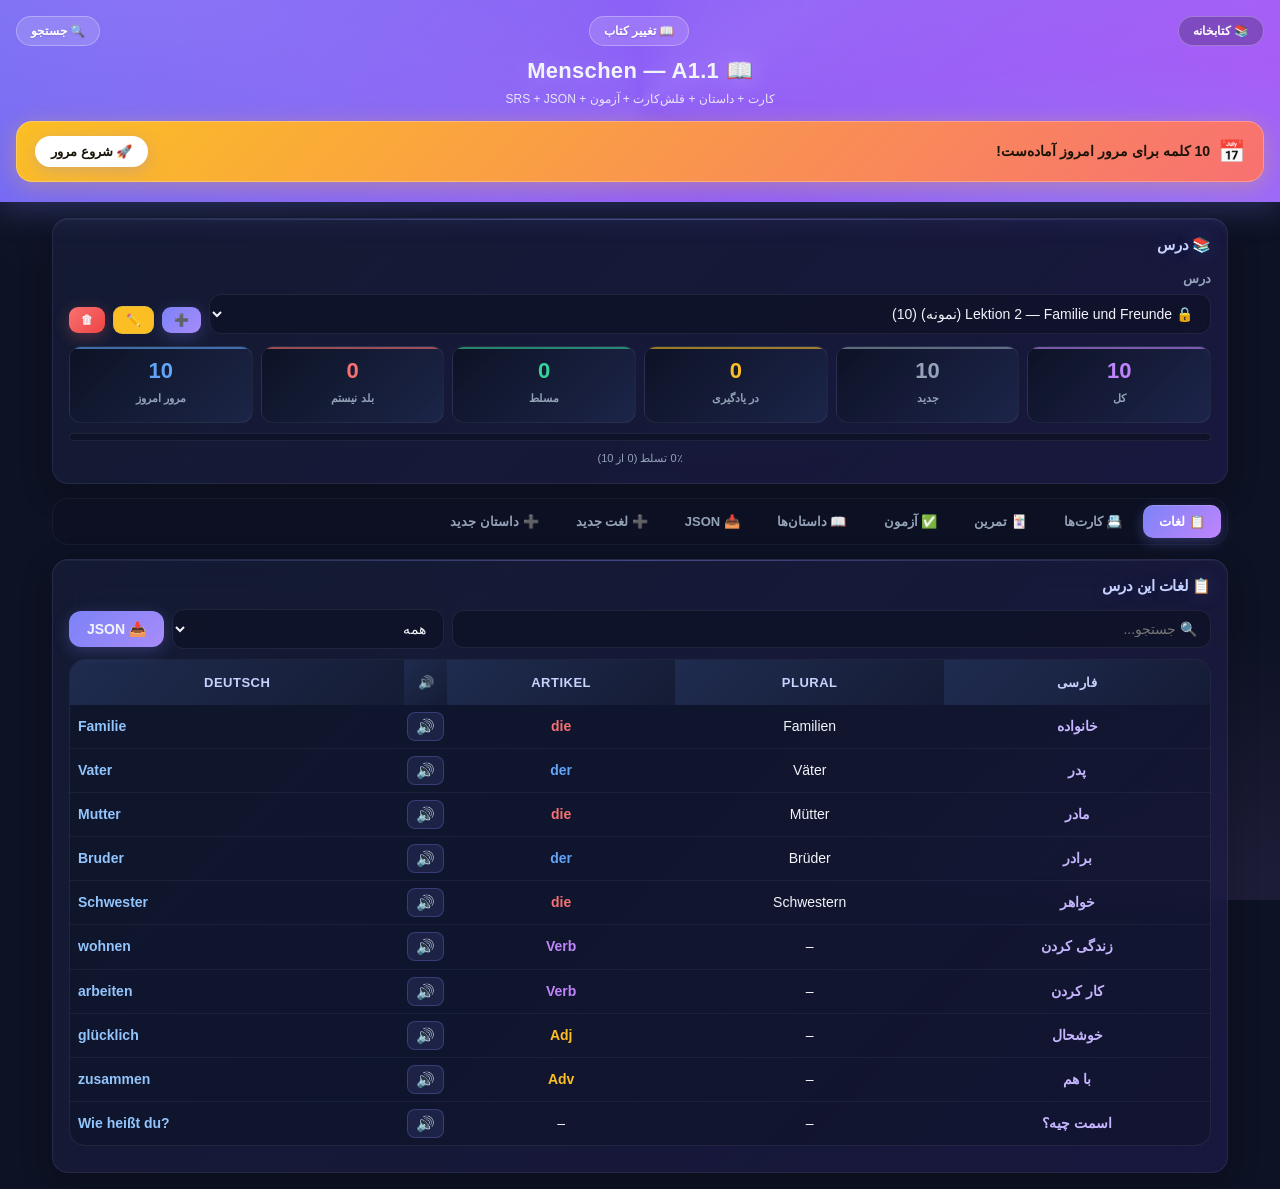
==== commit d23594e9: "the end" ====
--- a/index.html
+++ b/index.html
@@ -30,7 +30,11 @@
 <div id="mainApp" class="main-app hidden">
 
 <header>
-  <button class="header-back-btn" id="backToLibraryBtn">⬅️ کتابخانه</button>
+  <div class="header-top-bar">
+    <button class="header-back-btn" id="backToLibraryBtn">📚 کتابخانه</button>
+    <button class="header-action-btn" id="changeBookBtn" title="تغییر کتاب">📖 تغییر کتاب</button>
+    <button class="header-action-btn" id="globalSearchBtn" title="جستجوی سراسری">🔍 جستجو</button>
+  </div>
   <h1 id="appTitle">🎓 German Vocab Pro</h1>
   <p>کارت + داستان + فلش‌کارت + آزمون + SRS + JSON</p>
   <div id="reviewBanner" class="review-banner hidden"></div>
@@ -39,25 +43,17 @@
 <div class="container">
 
   <div class="panel">
-    <h3>📚 کتاب و درس</h3>
+    <h3>📚 درس</h3>
     <div class="row">
-      <div style="flex:2;min-width:0;">
-        <label>کتاب</label>
-        <select id="bookSelect"></select>
-      </div>
-      <div style="flex:2;min-width:0;">
+      <div style="flex:1;min-width:0;">
         <label>درس</label>
         <select id="lessonSelect"></select>
       </div>
       <div class="row tight" style="align-self:flex-end;flex:0 0 auto;">
-        <button class="btn btn-sm" id="addBookBtn" title="کتاب جدید">➕</button>
-        <button class="btn btn-sm btn-danger" id="delBookBtn" title="حذف کتاب">🗑</button>
-      </div>
-    </div>
-    <div class="row tight" style="margin-top:8px;flex-wrap:wrap;">
-      <button class="btn btn-sm btn-primary" id="addLessonBtn">➕ درس جدید</button>
-      <button class="btn btn-sm" id="editLessonBtn" style="background:var(--warning);color:#000;">✏️ ویرایش نام درس</button>
-      <button class="btn btn-sm btn-danger" id="delLessonBtn">🗑 حذف درس</button>
+        <button class="btn btn-sm btn-primary" id="addLessonBtn" title="درس جدید">➕</button>
+        <button class="btn btn-sm" id="editLessonBtn" title="ویرایش نام درس" style="background:var(--warning);color:#000;">✏️</button>
+        <button class="btn btn-sm btn-danger" id="delLessonBtn" title="حذف درس">🗑</button>
+      </div>
     </div>
     <div id="lessonStatsBox" style="margin-top:12px;">
       <div class="stats-grid" id="statsGrid"></div>
@@ -126,7 +122,6 @@
 
   <!-- TAB PRACTICE -->
   <div id="tab-practice" class="tab-content hidden">
-    <!-- Folder View -->
     <div id="practiceFolderView">
       <div class="panel">
         <h3>🎯 انتخاب پوشه تمرین</h3>
@@ -149,7 +144,6 @@
       </div>
     </div>
 
-    <!-- Practice Session -->
     <div id="practiceSession" class="hidden">
       <div class="panel practice-panel">
         <button class="practice-theater-close" id="practiceTheaterClose" title="بستن">✕</button>
@@ -196,7 +190,6 @@
       </div>
     </div>
 
-    <!-- Folder Drawer -->
     <div class="practice-folder-menu hidden" id="practiceFolderMenu">
       <div class="practice-folder-menu-head">
         <strong>📁 پوشه‌ها</strong>
@@ -599,6 +592,36 @@
   </div>
 </div>
 
+<!-- MODAL GLOBAL SEARCH -->
+<div class="modal-overlay" id="modalGlobalSearch">
+  <div class="modal-box" style="max-width:700px;">
+    <h3>🔍 جستجوی سراسری در کتاب</h3>
+    <p class="muted" style="font-size:12px;margin-bottom:12px;">
+      در تمام لغات همه درس‌های کتاب «<strong id="globalSearchBookName"></strong>» جستجو می‌کنه
+    </p>
+    <input id="globalSearchInput" placeholder="🔍 کلمه آلمانی یا معنی فارسی..." autocomplete="off">
+    <div id="globalSearchResults" style="margin-top:14px;max-height:60vh;overflow-y:auto;"></div>
+    <div class="row tight" style="margin-top:14px;justify-content:center;">
+      <button class="btn" id="closeGlobalSearchBtn">بستن</button>
+    </div>
+  </div>
+</div>
+
+<!-- MODAL: BOOK PICKER -->
+<div class="modal-overlay" id="modalBookPicker">
+  <div class="modal-box" style="max-width:900px;">
+    <div class="book-picker-head">
+      <h3 style="margin:0;">📚 انتخاب کتاب</h3>
+      <div style="display:flex;gap:6px;flex-wrap:wrap;">
+        <button class="btn btn-primary btn-sm" id="bookPickerAddBtn">➕ کتاب جدید</button>
+        <button class="btn btn-sm" id="bookPickerImportBtn">📥 افزودن از JSON</button>
+        <button class="btn btn-sm" id="closeBookPickerBtn">✕</button>
+      </div>
+    </div>
+    <div id="bookPickerGrid" class="book-cards-grid" style="margin-top:14px;"></div>
+  </div>
+</div>
+
 <!-- MODAL WORD VIEW -->
 <div class="word-view-modal" id="wordViewModal">
   <div class="word-view-content" id="wordViewContent"></div>
--- a/style/style.css
+++ b/style/style.css
@@ -1,22 +1,54 @@
+/* ============================================================
+   🎨 GERMAN VOCAB PRO — PREMIUM SOFT UI + 3D FLASHCARD
+   Refined · smoother · softer · more elegant
+   ============================================================ */
+
 /* ============================================================
    RESET & VARIABLES
    ============================================================ */
 :root {
-  --primary: #6366f1;
-  --primary-hover: #4f46e5;
-  --bg: #0f172a;
-  --bg-2: #1e293b;
-  --bg-3: #334155;
-  --text: #f8fafc;
+  --primary: #7c83f7;
+  --primary-hover: #6366f1;
+  --primary-glow: rgba(124, 131, 247, 0.35);
+  --bg: #0d1224;
+  --bg-2: #161d36;
+  --bg-3: #223056;
+  --surface: rgba(22, 29, 54, 0.72);
+  --surface-2: rgba(34, 48, 86, 0.55);
+  --text: #f1f5f9;
+  --text-soft: #cbd5e1;
   --muted: #94a3b8;
-  --accent: #10b981;
-  --danger: #ef4444;
-  --warning: #f59e0b;
-  --info: #3b82f6;
-  --purple: #a855f7;
-  --neon: #a3e635;
-  --border: #334155;
-  --radius: 12px;
+  --accent: #34d399;
+  --accent-glow: rgba(52, 211, 153, 0.32);
+  --danger: #f87171;
+  --danger-glow: rgba(248, 113, 113, 0.32);
+  --warning: #fbbf24;
+  --warning-glow: rgba(251, 191, 36, 0.32);
+  --info: #60a5fa;
+  --info-glow: rgba(96, 165, 250, 0.32);
+  --purple: #c084fc;
+  --purple-glow: rgba(192, 132, 252, 0.32);
+  --neon: #bef264;
+  --border: rgba(148, 163, 184, 0.12);
+  --border-soft: rgba(148, 163, 184, 0.08);
+  --border-strong: rgba(148, 163, 184, 0.22);
+
+  --radius: 16px;
+  --radius-sm: 12px;
+  --radius-lg: 24px;
+  --radius-pill: 999px;
+
+  --shadow-xs: 0 1px 3px rgba(0, 0, 0, 0.15);
+  --shadow-sm: 0 4px 12px rgba(0, 0, 0, 0.22);
+  --shadow-md: 0 10px 28px rgba(0, 0, 0, 0.28);
+  --shadow-lg: 0 20px 50px rgba(0, 0, 0, 0.4);
+  --shadow-glow: 0 0 32px var(--primary-glow);
+
+  --ease-out: cubic-bezier(0.22, 1, 0.36, 1);
+  --ease-spring: cubic-bezier(0.34, 1.4, 0.64, 1);
+  --ease-smooth: cubic-bezier(0.4, 0, 0.2, 1);
+  --transition: var(--ease-out);
+  --transition-fast: var(--ease-smooth);
 }
 
 * {
@@ -32,21 +64,49 @@
 }
 
 body {
-  font-family: 'Vazirmatn', Tahoma, -apple-system, sans-serif;
+  font-family: 'Vazirmatn', Tahoma, -apple-system, BlinkMacSystemFont, sans-serif;
   background: var(--bg);
   color: var(--text);
   direction: rtl;
   font-size: 15px;
-  line-height: 1.5;
+  line-height: 1.65;
   padding-bottom: env(safe-area-inset-bottom, 20px);
   min-height: 100vh;
+  background-image:
+    radial-gradient(900px 600px at 10% -5%, rgba(124, 131, 247, 0.1), transparent 55%),
+    radial-gradient(800px 500px at 95% 100%, rgba(192, 132, 252, 0.1), transparent 55%);
+  background-attachment: fixed;
+  -webkit-font-smoothing: antialiased;
+  -moz-osx-font-smoothing: grayscale;
 }
 
 body.locked { overflow: hidden; }
 
-h1, h2, h3, h4 { margin: 0 0 10px; }
+h1, h2, h3, h4 {
+  margin: 0 0 10px;
+  font-weight: 800;
+  letter-spacing: -0.3px;
+  line-height: 1.35;
+}
 button { font-family: inherit; }
 img { max-width: 100%; height: auto; }
+
+::selection {
+  background: var(--primary);
+  color: #fff;
+}
+
+::-webkit-scrollbar { width: 9px; height: 9px; }
+::-webkit-scrollbar-track { background: rgba(13, 18, 36, 0.5); border-radius: 4px; }
+::-webkit-scrollbar-thumb {
+  background: linear-gradient(180deg, var(--primary), var(--purple));
+  border-radius: 4px;
+  border: 2px solid rgba(13, 18, 36, 0.5);
+  transition: background 0.2s;
+}
+::-webkit-scrollbar-thumb:hover {
+  background: linear-gradient(180deg, var(--purple), var(--primary));
+}
 
 /* ============================================================
    BOOK LIBRARY
@@ -54,24 +114,83 @@
 .book-library-screen {
   min-height: 100vh;
   padding: 20px 16px;
-  background: linear-gradient(135deg, #0f172a 0%, #1e1b4b 50%, #0f172a 100%);
-}
+  position: relative;
+  overflow: hidden;
+  background:
+    radial-gradient(900px 600px at 15% 10%, rgba(124, 131, 247, 0.22), transparent 55%),
+    radial-gradient(800px 500px at 85% 90%, rgba(192, 132, 252, 0.2), transparent 55%),
+    linear-gradient(135deg, #080c1a 0%, #110f26 50%, #080c1a 100%);
+}
+
+.book-library-screen::before {
+  content: "";
+  position: absolute;
+  inset: 0;
+  background-image:
+    radial-gradient(1.5px 1.5px at 20% 30%, rgba(255, 255, 255, 0.5), transparent),
+    radial-gradient(1px 1px at 60% 70%, rgba(255, 255, 255, 0.35), transparent),
+    radial-gradient(1.5px 1.5px at 80% 20%, rgba(255, 255, 255, 0.4), transparent),
+    radial-gradient(1px 1px at 40% 80%, rgba(255, 255, 255, 0.25), transparent),
+    radial-gradient(1.5px 1.5px at 90% 50%, rgba(255, 255, 255, 0.4), transparent),
+    radial-gradient(1px 1px at 10% 80%, rgba(255, 255, 255, 0.3), transparent);
+  animation: starsTwinkle 6s ease-in-out infinite alternate;
+  pointer-events: none;
+  z-index: 0;
+}
+
+@keyframes starsTwinkle {
+  from { opacity: 0.35; }
+  to { opacity: 0.85; }
+}
+
 .book-library-screen.hidden { display: none; }
 
-.library-hero { text-align: center; padding: 30px 16px; }
+.library-hero {
+  text-align: center;
+  padding: 40px 16px 30px;
+  position: relative;
+  z-index: 1;
+}
+
 .library-hero h1 {
-  font-size: clamp(24px, 6vw, 38px);
-  margin: 0 0 8px;
-  background: linear-gradient(135deg, #a5b4fc, #c084fc);
+  font-size: clamp(26px, 6vw, 44px);
+  margin: 0 0 10px;
+  font-weight: 900;
+  letter-spacing: -0.6px;
+  background: linear-gradient(135deg, #c7d2fe 0%, #d8b4fe 35%, #f5d0fe 65%, #c7d2fe 100%);
+  background-size: 300% 300%;
   -webkit-background-clip: text;
   background-clip: text;
   -webkit-text-fill-color: transparent;
-}
-.library-hero p { font-size: 14px; color: var(--muted); margin: 0; }
-.library-container { max-width: 1200px; margin: 0 auto; }
+  animation: titleShine 8s ease infinite;
+  filter: drop-shadow(0 6px 24px rgba(192, 132, 252, 0.25));
+}
+
+@keyframes titleShine {
+  0%, 100% { background-position: 0% 50%; }
+  50% { background-position: 100% 50%; }
+}
+
+.library-hero p {
+  font-size: 14px;
+  color: var(--muted);
+  margin: 0;
+  font-weight: 500;
+}
+
+.library-container {
+  max-width: 1200px;
+  margin: 0 auto;
+  position: relative;
+  z-index: 1;
+}
+
 .library-actions {
-  display: flex; gap: 10px; justify-content: center;
-  margin-bottom: 30px; flex-wrap: wrap;
+  display: flex;
+  gap: 10px;
+  justify-content: center;
+  margin-bottom: 30px;
+  flex-wrap: wrap;
 }
 
 .book-cards-grid {
@@ -81,146 +200,329 @@
 }
 
 .book-card-library {
-  background: linear-gradient(135deg, #1e293b 0%, #312e81 100%);
-  border-radius: 16px;
+  background:
+    linear-gradient(135deg, rgba(22, 29, 54, 0.85) 0%, rgba(43, 38, 105, 0.8) 100%);
+  backdrop-filter: blur(14px);
+  -webkit-backdrop-filter: blur(14px);
+  border-radius: var(--radius-lg);
   overflow: hidden;
   cursor: pointer;
-  transition: all 0.25s;
+  transition: transform 0.4s var(--ease-out),
+              box-shadow 0.4s var(--ease-out),
+              border-color 0.4s var(--ease-out);
   position: relative;
-  box-shadow: 0 6px 20px rgba(0, 0, 0, 0.3);
-  border: 2px solid transparent;
-  display: flex; flex-direction: column; min-width: 0;
+  box-shadow: var(--shadow-md);
+  border: 1.5px solid transparent;
+  display: flex;
+  flex-direction: column;
+  min-width: 0;
+  isolation: isolate;
+}
+
+.book-card-library::after {
+  content: "";
+  position: absolute;
+  inset: 0;
+  border-radius: var(--radius-lg);
+  background: linear-gradient(135deg,
+    rgba(124, 131, 247, 0.12),
+    rgba(192, 132, 252, 0.12));
+  opacity: 0;
+  transition: opacity 0.4s var(--ease-out);
+  pointer-events: none;
+  z-index: 0;
 }
 
 .book-card-library:hover {
   transform: translateY(-6px);
   border-color: var(--primary);
-  box-shadow: 0 12px 32px rgba(99, 102, 241, 0.4);
-}
+  box-shadow:
+    0 18px 40px rgba(0, 0, 0, 0.32),
+    0 0 32px rgba(124, 131, 247, 0.22);
+}
+
+.book-card-library:hover::after { opacity: 1; }
 
 .book-cover-wrap {
   position: relative;
   height: 180px;
   overflow: hidden;
-  background: linear-gradient(135deg, #6366f1, #a855f7);
+  background: linear-gradient(135deg, #7c83f7, #c084fc);
 }
 
 .book-cover-wrap img {
-  width: 100%; height: 100%;
-  object-fit: cover; display: block;
+  width: 100%;
+  height: 100%;
+  object-fit: cover;
+  display: block;
+  transition: transform 0.6s var(--ease-out);
+}
+
+.book-card-library:hover .book-cover-wrap img {
+  transform: scale(1.06);
 }
 
 .book-cover-placeholder {
-  width: 100%; height: 100%;
-  display: flex; flex-direction: column;
-  align-items: center; justify-content: center;
-  color: #fff; padding: 20px; text-align: center;
-}
-
-.book-cover-placeholder .book-icon { font-size: 48px; margin-bottom: 8px; }
+  width: 100%;
+  height: 100%;
+  display: flex;
+  flex-direction: column;
+  align-items: center;
+  justify-content: center;
+  color: #fff;
+  padding: 20px;
+  text-align: center;
+  background:
+    radial-gradient(circle at 30% 30%, rgba(255, 255, 255, 0.12), transparent 50%),
+    linear-gradient(135deg, #7c83f7, #c084fc);
+}
+
+.book-cover-placeholder .book-icon {
+  font-size: 48px;
+  margin-bottom: 8px;
+  filter: drop-shadow(0 4px 12px rgba(0,0,0,0.25));
+}
 .book-cover-placeholder .book-name {
-  font-size: 16px; font-weight: 700;
-  word-break: break-word; line-height: 1.3;
+  font-size: 16px;
+  font-weight: 800;
+  word-break: break-word;
+  line-height: 1.3;
+  text-shadow: 0 2px 10px rgba(0,0,0,0.25);
 }
 
 .book-level-badge {
-  position: absolute; top: 10px; left: 10px;
-  background: rgba(0, 0, 0, 0.7); color: #fff;
-  padding: 4px 10px; border-radius: 12px;
-  font-size: 11px; font-weight: 700;
-  backdrop-filter: blur(8px);
+  position: absolute;
+  top: 10px;
+  left: 10px;
+  background: rgba(0, 0, 0, 0.65);
+  color: #fff;
+  padding: 5px 12px;
+  border-radius: var(--radius-pill);
+  font-size: 11px;
+  font-weight: 800;
+  backdrop-filter: blur(10px);
+  -webkit-backdrop-filter: blur(10px);
   border: 1px solid rgba(255, 255, 255, 0.2);
+  letter-spacing: 0.5px;
 }
 
 .book-card-body {
-  padding: 14px 16px; flex: 1;
-  display: flex; flex-direction: column; gap: 10px;
+  padding: 14px 16px;
+  flex: 1;
+  display: flex;
+  flex-direction: column;
+  gap: 10px;
+  position: relative;
+  z-index: 1;
 }
 
 .book-card-title {
-  font-size: 17px; font-weight: 700;
-  color: #fff; margin: 0; word-break: break-word;
+  font-size: 17px;
+  font-weight: 800;
+  color: #fff;
+  margin: 0;
+  word-break: break-word;
 }
 
 .book-card-stats { display: flex; gap: 8px; flex-wrap: wrap; }
 
 .book-stat {
-  display: inline-flex; align-items: center; gap: 4px;
-  background: rgba(0, 0, 0, 0.3); padding: 4px 10px;
-  border-radius: 8px; font-size: 12px;
-  color: var(--text); font-weight: 600;
+  display: inline-flex;
+  align-items: center;
+  gap: 4px;
+  background: rgba(0, 0, 0, 0.3);
+  padding: 4px 10px;
+  border-radius: var(--radius-pill);
+  font-size: 12px;
+  color: var(--text-soft);
+  font-weight: 700;
+  border: 1px solid rgba(255, 255, 255, 0.06);
 }
 
 .book-stat .stat-icon { font-size: 13px; }
 .book-card-progress { margin-top: auto; }
 
 .book-progress-label {
-  display: flex; justify-content: space-between;
-  font-size: 11px; color: var(--muted); margin-bottom: 4px;
+  display: flex;
+  justify-content: space-between;
+  font-size: 11px;
+  color: var(--muted);
+  margin-bottom: 4px;
+  font-weight: 600;
 }
 
 .book-progress-bar {
-  height: 5px; background: rgba(255, 255, 255, 0.1);
-  border-radius: 3px; overflow: hidden;
+  height: 5px;
+  background: rgba(255, 255, 255, 0.08);
+  border-radius: 3px;
+  overflow: hidden;
 }
 
 .book-progress-fill {
   height: 100%;
-  background: linear-gradient(90deg, var(--accent), var(--primary));
-  border-radius: 3px; transition: width 0.4s;
+  background: linear-gradient(90deg, var(--accent), var(--primary), var(--purple));
+  background-size: 200% 100%;
+  border-radius: 3px;
+  transition: width 0.5s var(--ease-out);
+  animation: progressShine 4s linear infinite;
+}
+
+@keyframes progressShine {
+  from { background-position: 0% 50%; }
+  to { background-position: 200% 50%; }
 }
 
 .book-card-edit,
 .book-card-delete,
 .book-card-download {
-  position: absolute; top: 10px;
-  width: 32px; height: 32px; border-radius: 50%;
-  cursor: pointer; font-size: 14px;
-  display: flex; align-items: center; justify-content: center;
-  transition: all 0.15s; z-index: 5;
-  border: none; color: #fff;
-  backdrop-filter: blur(6px);
-  box-shadow: 0 2px 8px rgba(0, 0, 0, 0.35);
+  position: absolute;
+  top: 10px;
+  width: 32px;
+  height: 32px;
+  border-radius: 50%;
+  cursor: pointer;
+  font-size: 14px;
+  display: flex;
+  align-items: center;
+  justify-content: center;
+  transition: all 0.25s var(--ease-spring);
+  z-index: 5;
+  border: none;
+  color: #fff;
+  backdrop-filter: blur(8px);
+  -webkit-backdrop-filter: blur(8px);
+  box-shadow: var(--shadow-sm);
   opacity: 0.9;
 }
 
 .book-card-edit:hover,
 .book-card-delete:hover,
-.book-card-download:hover { transform: scale(1.12); opacity: 1; }
-
-.book-card-edit { right: 84px; background: rgba(59, 130, 246, 0.92); }
-.book-card-delete { right: 10px; background: rgba(239, 68, 68, 0.92); }
-.book-card-download { right: 47px; background: rgba(16, 185, 129, 0.92); }
+.book-card-download:hover {
+  transform: scale(1.12);
+  opacity: 1;
+  box-shadow: var(--shadow-md);
+}
+
+.book-card-edit { right: 84px; background: rgba(96, 165, 250, 0.9); }
+.book-card-delete { right: 10px; background: rgba(248, 113, 113, 0.9); }
+.book-card-download { right: 47px; background: rgba(52, 211, 153, 0.9); }
 
 .empty-library {
-  grid-column: 1 / -1; text-align: center;
-  padding: 60px 20px; color: var(--muted); font-size: 15px;
+  grid-column: 1 / -1;
+  text-align: center;
+  padding: 60px 20px;
+  color: var(--muted);
+  font-size: 15px;
 }
 .empty-library .empty-icon { font-size: 64px; margin-bottom: 16px; opacity: 0.5; }
 
 .main-app.hidden { display: none; }
 
 /* ============================================================
-   HEADER
+   HEADER — soft aurora
    ============================================================ */
 header {
-  background: linear-gradient(135deg, #6366f1, #a855f7);
-  padding: 16px; text-align: center;
-  box-shadow: 0 4px 20px rgba(99, 102, 241, 0.3);
-  position: sticky; top: 0; z-index: 100;
-}
-header h1 { font-size: clamp(16px, 4vw, 22px); margin: 0; }
-header p { margin: 4px 0 0; font-size: 12px; opacity: 0.9; }
-
+  position: relative;
+  background:
+    radial-gradient(1200px 400px at 10% -10%, rgba(192, 132, 252, 0.32), transparent 60%),
+    radial-gradient(900px 300px at 90% 120%, rgba(96, 165, 250, 0.32), transparent 60%),
+    linear-gradient(135deg, #6366f1 0%, #8b5cf6 50%, #a855f7 100%);
+  padding: 16px 16px 20px;
+  text-align: center;
+  box-shadow: 0 6px 32px rgba(124, 131, 247, 0.28);
+  position: sticky;
+  top: 0;
+  z-index: 100;
+  overflow: hidden;
+  isolation: isolate;
+}
+
+header::before {
+  content: "";
+  position: absolute;
+  inset: -50%;
+  background:
+    conic-gradient(from 0deg,
+      transparent 0deg,
+      rgba(255, 255, 255, 0.08) 60deg,
+      transparent 120deg,
+      rgba(255, 255, 255, 0.06) 240deg,
+      transparent 360deg);
+  animation: headerSpin 24s linear infinite;
+  z-index: -1;
+  pointer-events: none;
+}
+
+@keyframes headerSpin {
+  to { transform: rotate(360deg); }
+}
+
+header h1 {
+  font-size: clamp(16px, 4vw, 22px);
+  margin: 0;
+  font-weight: 900;
+  text-shadow: 0 2px 24px rgba(255, 255, 255, 0.22);
+  letter-spacing: 0.3px;
+}
+
+header p {
+  margin: 4px 0 0;
+  font-size: 12px;
+  opacity: 0.9;
+  font-weight: 500;
+}
+
+.header-top-bar {
+  display: flex;
+  gap: 8px;
+  align-items: center;
+  justify-content: space-between;
+  margin-bottom: 10px;
+  flex-wrap: wrap;
+  position: relative;
+  z-index: 2;
+}
+
+.header-action-btn,
 .header-back-btn {
-  position: absolute; top: 12px; right: 12px;
-  background: rgba(255, 255, 255, 0.2);
-  border: 1px solid rgba(255, 255, 255, 0.4);
-  color: #fff; padding: 6px 12px; border-radius: 20px;
-  font-size: 12px; font-weight: 600;
-  cursor: pointer; transition: all 0.15s; z-index: 10;
-}
-.header-back-btn:hover { background: rgba(255, 255, 255, 0.35); }
+  display: inline-flex;
+  align-items: center;
+  gap: 6px;
+  padding: 7px 14px;
+  border-radius: var(--radius-pill);
+  font-size: 12px;
+  font-weight: 700;
+  cursor: pointer;
+  transition: all 0.25s var(--ease-out);
+  white-space: nowrap;
+  backdrop-filter: blur(10px);
+  -webkit-backdrop-filter: blur(10px);
+  color: #fff;
+}
+
+.header-action-btn {
+  border: 1px solid rgba(255, 255, 255, 0.3);
+  background: rgba(255, 255, 255, 0.14);
+  text-shadow: 0 1px 2px rgba(0, 0, 0, 0.15);
+}
+
+.header-action-btn:hover {
+  background: rgba(255, 255, 255, 0.26);
+  transform: translateY(-1px);
+  box-shadow: 0 6px 20px rgba(0, 0, 0, 0.18);
+}
+
+.header-action-btn:active { transform: scale(0.97); }
+
+.header-back-btn {
+  background: rgba(0, 0, 0, 0.22);
+  border: 1px solid rgba(255, 255, 255, 0.28);
+}
+
+.header-back-btn:hover {
+  background: rgba(0, 0, 0, 0.35);
+  transform: translateX(2px);
+}
 
 /* ============================================================
    MAIN LAYOUT
@@ -228,80 +530,275 @@
 .container { max-width: 1200px; margin: 16px auto; padding: 0 12px; }
 
 .panel {
-  background: var(--bg-2);
+  background:
+    linear-gradient(135deg, rgba(22, 29, 54, 0.78), rgba(30, 27, 75, 0.68));
+  backdrop-filter: blur(16px);
+  -webkit-backdrop-filter: blur(16px);
   border: 1px solid var(--border);
   border-radius: var(--radius);
-  padding: 14px; margin-bottom: 14px;
-  box-shadow: 0 4px 12px rgba(0, 0, 0, 0.2);
-}
-.panel h3 { font-size: 15px; margin-bottom: 10px; color: var(--primary); }
+  padding: 16px;
+  margin-bottom: 14px;
+  box-shadow:
+    0 10px 32px rgba(0, 0, 0, 0.22),
+    inset 0 1px 0 rgba(255, 255, 255, 0.04);
+  position: relative;
+  overflow: hidden;
+  animation: fadeInUp 0.5s var(--ease-out);
+}
+
+.panel::before {
+  content: "";
+  position: absolute;
+  top: 0;
+  left: 0;
+  right: 0;
+  height: 1px;
+  background: linear-gradient(90deg,
+    transparent,
+    rgba(124, 131, 247, 0.4),
+    transparent);
+  pointer-events: none;
+}
+
+.panel h3 {
+  font-size: 15px;
+  margin-bottom: 12px;
+  color: #c7d2fe;
+  display: flex;
+  align-items: center;
+  gap: 8px;
+  font-weight: 800;
+  text-shadow: 0 0 20px rgba(124, 131, 247, 0.2);
+}
 
 .row { display: flex; gap: 8px; flex-wrap: wrap; align-items: center; }
 .row > * { flex: 1 1 auto; min-width: 0; }
 .row.tight > * { flex: 0 0 auto; }
 
 input, select, textarea {
-  width: 100%; padding: 9px 12px;
-  background: var(--bg); border: 1px solid var(--border);
-  color: var(--text); border-radius: 8px;
-  font-family: inherit; font-size: 14px;
-  transition: border-color 0.15s; max-width: 100%;
-}
+  width: 100%;
+  padding: 10px 13px;
+  background: rgba(13, 18, 36, 0.65);
+  border: 1.5px solid var(--border);
+  color: var(--text);
+  border-radius: var(--radius-sm);
+  font-family: inherit;
+  font-size: 14px;
+  transition: all 0.2s var(--ease-smooth);
+  max-width: 100%;
+}
+
 input:focus, select:focus, textarea:focus {
-  outline: none; border-color: var(--primary);
-}
+  outline: none;
+  border-color: var(--primary);
+  box-shadow:
+    0 0 0 3px rgba(124, 131, 247, 0.12),
+    0 0 20px rgba(124, 131, 247, 0.15);
+  background: rgba(13, 18, 36, 0.85);
+}
+
 textarea { resize: vertical; min-height: 80px; line-height: 1.7; }
-label { font-size: 13px; color: var(--muted); display: block; margin-bottom: 4px; }
-
+label {
+  font-size: 13px;
+  color: var(--muted);
+  display: block;
+  margin-bottom: 5px;
+  font-weight: 600;
+}
+
+/* ============================================================
+   BUTTONS
+   ============================================================ */
 .btn {
-  padding: 9px 14px; border-radius: 8px;
-  border: 1px solid var(--border);
-  background: var(--bg-3); color: var(--text);
-  cursor: pointer; font-size: 14px; font-weight: 500;
-  transition: all 0.15s; white-space: nowrap;
-  touch-action: manipulation; max-width: 100%;
-}
-.btn:hover { background: #475569; transform: translateY(-1px); }
+  position: relative;
+  padding: 10px 18px;
+  border-radius: var(--radius-sm);
+  border: 1px solid var(--border-strong);
+  background: linear-gradient(135deg, var(--bg-3), #2c3d6a);
+  color: var(--text);
+  cursor: pointer;
+  font-size: 14px;
+  font-weight: 600;
+  transition: all 0.25s var(--ease-out);
+  white-space: nowrap;
+  touch-action: manipulation;
+  max-width: 100%;
+  overflow: hidden;
+  isolation: isolate;
+}
+
+.btn::before {
+  content: "";
+  position: absolute;
+  top: 0;
+  left: -100%;
+  width: 100%;
+  height: 100%;
+  background: linear-gradient(90deg,
+    transparent,
+    rgba(255, 255, 255, 0.15),
+    transparent);
+  transition: left 0.6s var(--ease-out);
+  z-index: 1;
+  pointer-events: none;
+}
+
+.btn:hover::before { left: 100%; }
+
+.btn:hover {
+  background: linear-gradient(135deg, #3a4c7a, #2f4275);
+  transform: translateY(-1.5px);
+  box-shadow: var(--shadow-md);
+}
+
 .btn:active { transform: scale(0.97); }
 
-.btn-primary { background: var(--primary); border-color: var(--primary); }
-.btn-primary:hover { background: var(--primary-hover); }
-.btn-success { background: var(--accent); border-color: var(--accent); }
-.btn-success:hover { background: #059669; }
-.btn-danger { background: var(--danger); border-color: var(--danger); }
-.btn-danger:hover { background: #dc2626; }
-.btn-warning { background: var(--warning); border-color: var(--warning); color: #000; }
-.btn-warning:hover { background: #d97706; }
-.btn-sm { padding: 5px 10px; font-size: 12px; }
-.btn-lg { padding: 12px 20px; font-size: 15px; }
-.btn:disabled { opacity: 0.4; cursor: not-allowed; transform: none !important; }
-
-.tabs { display: flex; gap: 6px; margin-bottom: 14px; flex-wrap: wrap; }
+.btn-primary {
+  background: linear-gradient(135deg, #7c83f7, #a78bfa);
+  border: none;
+  box-shadow: 0 4px 16px rgba(124, 131, 247, 0.28);
+}
+
+.btn-primary:hover {
+  background: linear-gradient(135deg, #6366f1, #8b5cf6);
+  box-shadow:
+    0 8px 24px rgba(124, 131, 247, 0.42),
+    inset 0 1px 0 rgba(255, 255, 255, 0.12);
+}
+
+.btn-success {
+  background: linear-gradient(135deg, #34d399, #10b981);
+  border: none;
+  box-shadow: 0 4px 16px rgba(52, 211, 153, 0.28);
+}
+
+.btn-success:hover {
+  box-shadow: 0 8px 24px rgba(52, 211, 153, 0.42);
+}
+
+.btn-danger {
+  background: linear-gradient(135deg, #f87171, #ef4444);
+  border: none;
+  box-shadow: 0 4px 16px rgba(248, 113, 113, 0.28);
+}
+
+.btn-danger:hover {
+  box-shadow: 0 8px 24px rgba(248, 113, 113, 0.42);
+}
+
+.btn-warning {
+  background: linear-gradient(135deg, #fbbf24, #f59e0b);
+  border: none;
+  color: #1a1408;
+  font-weight: 800;
+  box-shadow: 0 4px 16px rgba(251, 191, 36, 0.28);
+}
+
+.btn-warning:hover {
+  box-shadow: 0 8px 24px rgba(251, 191, 36, 0.42);
+}
+
+.btn-sm { padding: 6px 12px; font-size: 12px; border-radius: 9px; }
+.btn-lg { padding: 13px 24px; font-size: 15px; border-radius: var(--radius); }
+.btn:disabled {
+  opacity: 0.4;
+  cursor: not-allowed;
+  transform: none !important;
+  box-shadow: none !important;
+}
+.btn:disabled::before { display: none; }
+
+/* ============================================================
+   TABS
+   ============================================================ */
+.tabs {
+  display: flex;
+  gap: 5px;
+  margin-bottom: 14px;
+  flex-wrap: wrap;
+  padding: 6px;
+  border-radius: var(--radius);
+  background: rgba(13, 18, 36, 0.55);
+  border: 1px solid var(--border-soft);
+  backdrop-filter: blur(10px);
+  -webkit-backdrop-filter: blur(10px);
+}
+
 .tab {
-  padding: 8px 14px; border-radius: 8px;
-  border: 1px solid var(--border);
-  background: var(--bg); color: var(--muted);
-  cursor: pointer; font-size: 13px; transition: all 0.15s;
-}
+  padding: 9px 16px;
+  border-radius: 10px;
+  border: none;
+  background: transparent;
+  color: var(--muted);
+  cursor: pointer;
+  font-size: 13px;
+  font-weight: 600;
+  transition: all 0.28s var(--ease-out);
+  position: relative;
+  overflow: hidden;
+}
+
 .tab:hover { color: var(--text); }
+
 .tab.active {
-  background: var(--primary); color: #fff;
-  border-color: var(--primary); font-weight: 600;
-}
-
+  background: linear-gradient(135deg, var(--primary), var(--purple));
+  color: #fff;
+  font-weight: 800;
+  box-shadow:
+    0 4px 14px rgba(124, 131, 247, 0.32),
+    inset 0 1px 0 rgba(255, 255, 255, 0.15);
+}
+
+/* ============================================================
+   STATS
+   ============================================================ */
 .stats-grid {
   display: grid;
   grid-template-columns: repeat(auto-fit, minmax(90px, 1fr));
-  gap: 8px; margin: 10px 0;
+  gap: 8px;
+  margin: 10px 0;
 }
 
 .stat-box {
-  background: var(--bg); padding: 10px;
-  border-radius: 8px; text-align: center;
+  background:
+    linear-gradient(135deg, rgba(13, 18, 36, 0.85), rgba(34, 48, 86, 0.55));
+  padding: 12px 8px;
+  border-radius: var(--radius-sm);
+  text-align: center;
   border: 1px solid var(--border);
-}
-.stat-box .num { font-size: 22px; font-weight: 700; display: block; }
-.stat-box .lbl { font-size: 11px; color: var(--muted); }
+  position: relative;
+  overflow: hidden;
+  transition: all 0.28s var(--ease-out);
+}
+
+.stat-box::before {
+  content: "";
+  position: absolute;
+  top: 0;
+  left: 0;
+  right: 0;
+  height: 2px;
+  background: currentColor;
+  opacity: 0.6;
+  transition: opacity 0.3s;
+}
+
+.stat-box:hover {
+  transform: translateY(-2px);
+  border-color: rgba(124, 131, 247, 0.32);
+  box-shadow: var(--shadow-sm);
+}
+
+.stat-box:hover::before { opacity: 1; }
+
+.stat-box .num {
+  font-size: 22px;
+  font-weight: 900;
+  display: block;
+  line-height: 1.1;
+  margin-bottom: 2px;
+}
+.stat-box .lbl { font-size: 11px; color: var(--muted); font-weight: 600; }
 .stat-box.new .num { color: var(--muted); }
 .stat-box.learning .num { color: var(--warning); }
 .stat-box.good .num { color: var(--accent); }
@@ -309,75 +806,136 @@
 .stat-box.due .num { color: var(--info); }
 .stat-box.total .num { color: var(--purple); }
 
+.stat-box.new { color: var(--muted); }
+.stat-box.learning { color: var(--warning); }
+.stat-box.good { color: var(--accent); }
+.stat-box.bad { color: var(--danger); }
+.stat-box.due { color: var(--info); }
+.stat-box.total { color: var(--purple); }
+
 .progress-wrap {
-  background: var(--bg); border-radius: 8px;
-  overflow: hidden; height: 8px;
-  margin: 8px 0; border: 1px solid var(--border);
-}
+  background: rgba(13, 18, 36, 0.75);
+  border-radius: var(--radius-pill);
+  overflow: hidden;
+  height: 8px;
+  margin: 8px 0;
+  border: 1px solid var(--border);
+}
+
 .progress-fill {
   height: 100%;
-  background: linear-gradient(90deg, var(--accent), var(--primary));
-  transition: width 0.4s; border-radius: 8px;
+  background: linear-gradient(90deg, var(--accent), var(--primary), var(--purple));
+  background-size: 200% 100%;
+  transition: width 0.5s var(--ease-out);
+  border-radius: var(--radius-pill);
+  animation: progressShine 4s linear infinite;
 }
 
 /* ============================================================
    WORD TABLE
    ============================================================ */
 .table-wrap {
-  background: var(--bg-2); border-radius: var(--radius);
-  overflow-x: auto; margin: 10px 0;
+  background: rgba(13, 18, 36, 0.45);
+  border-radius: var(--radius);
+  overflow-x: auto;
+  margin: 10px 0;
   -webkit-overflow-scrolling: touch;
+  border: 1px solid var(--border);
 }
 
 table {
-  width: 100%; border-collapse: collapse;
-  direction: ltr; table-layout: auto; min-width: 100%;
-}
+  width: 100%;
+  border-collapse: collapse;
+  direction: ltr;
+  table-layout: auto;
+  min-width: 100%;
+}
+
 th {
-  background: var(--bg-3); padding: 10px 6px;
-  font-size: 13px; font-weight: 600;
-  text-align: center; white-space: nowrap; color: var(--text);
-}
+  background: linear-gradient(135deg, rgba(34, 48, 86, 0.85), rgba(22, 29, 54, 0.85));
+  padding: 12px 6px;
+  font-size: 13px;
+  font-weight: 800;
+  text-align: center;
+  white-space: nowrap;
+  color: #c7d2fe;
+  text-transform: uppercase;
+  letter-spacing: 0.5px;
+}
+
 td {
-  padding: 9px 6px; border-bottom: 1px solid var(--border);
-  text-align: center; font-size: 14px;
-  vertical-align: middle; word-break: break-word;
-}
+  padding: 10px 6px;
+  border-bottom: 1px solid var(--border-soft);
+  text-align: center;
+  font-size: 14px;
+  vertical-align: middle;
+  word-break: break-word;
+  transition: background 0.15s;
+}
+
 tr:last-child td { border-bottom: none; }
-tr:hover td { background: rgba(99, 102, 241, 0.08); cursor: pointer; }
+tr:hover td { background: rgba(124, 131, 247, 0.06); cursor: pointer; }
 
 .de {
-  font-weight: bold; color: #7dd3fc;
-  direction: ltr; text-align: left;
+  font-weight: 800;
+  color: #93c5fd;
+  direction: ltr;
+  text-align: left;
   padding-left: 8px !important;
 }
-.fa { color: #c4b5fd; font-weight: 600; }
-.art.der { color: #3b82f6; font-weight: bold; }
-.art.die { color: #ef4444; font-weight: bold; }
-.art.das { color: #10b981; font-weight: bold; }
-.art.verb { color: var(--purple); font-weight: bold; }
-.art.adj { color: var(--warning); font-weight: bold; }
+.fa { color: #c4b5fd; font-weight: 700; }
+.art.der { color: #60a5fa; font-weight: 900; }
+.art.die { color: #f87171; font-weight: 900; }
+.art.das { color: #34d399; font-weight: 900; }
+.art.verb { color: var(--purple); font-weight: 900; }
+.art.adj { color: var(--warning); font-weight: 900; }
 
 .sound-cell { width: 42px; padding: 3px !important; }
 .speak-btn {
-  background: rgba(99, 102, 241, 0.15);
-  border: 1px solid rgba(99, 102, 241, 0.3);
-  border-radius: 6px; cursor: pointer;
-  font-size: 15px; padding: 5px 7px;
-  transition: all 0.2s; touch-action: manipulation; line-height: 1;
-}
-.speak-btn:active { transform: scale(0.9); }
-.speak-btn:hover { background: rgba(99, 102, 241, 0.3); transform: scale(1.06); }
-.speak-btn.has-audio { background: rgba(251, 191, 36, 0.15); border-color: rgba(251, 191, 36, 0.4); }
-.speak-btn.has-audio:hover { background: rgba(251, 191, 36, 0.3); }
+  background: rgba(124, 131, 247, 0.12);
+  border: 1px solid rgba(124, 131, 247, 0.28);
+  border-radius: 8px;
+  cursor: pointer;
+  font-size: 15px;
+  padding: 6px 8px;
+  transition: all 0.22s var(--ease-spring);
+  touch-action: manipulation;
+  line-height: 1;
+}
+.speak-btn:active { animation: speakerPulse 0.4s ease; }
+.speak-btn:hover {
+  background: rgba(124, 131, 247, 0.28);
+  transform: scale(1.1);
+  box-shadow: 0 0 16px rgba(124, 131, 247, 0.3);
+}
+.speak-btn.has-audio {
+  background: rgba(251, 191, 36, 0.12);
+  border-color: rgba(251, 191, 36, 0.42);
+}
+.speak-btn.has-audio:hover {
+  background: rgba(251, 191, 36, 0.3);
+  box-shadow: 0 0 16px rgba(251, 191, 36, 0.32);
+}
+
+@keyframes speakerPulse {
+  0% { transform: scale(1); }
+  50% { transform: scale(1.25); }
+  100% { transform: scale(1); }
+}
 
 .action-cell { width: 40px; }
 .icon-btn {
-  background: none; border: none; color: var(--muted);
-  cursor: pointer; padding: 4px; border-radius: 4px; font-size: 14px;
+  background: none;
+  border: none;
+  color: var(--muted);
+  cursor: pointer;
+  padding: 5px;
+  border-radius: 7px;
+  font-size: 14px;
+  transition: all 0.18s;
 }
 .icon-btn:hover { background: var(--bg-3); color: var(--text); }
-.icon-btn.danger:hover { background: rgba(239, 68, 68, 0.2); color: var(--danger); }
+.icon-btn.danger:hover { background: rgba(248, 113, 113, 0.18); color: var(--danger); }
 
 /* ============================================================
    WORD CARDS
@@ -385,344 +943,637 @@
 .cards-grid {
   display: grid;
   grid-template-columns: repeat(auto-fill, minmax(340px, 1fr));
-  gap: 14px; margin: 16px 0;
+  gap: 14px;
+  margin: 16px 0;
 }
 
 .word-card {
-  background: linear-gradient(135deg, var(--bg) 0%, #1a2340 100%);
-  border: 1px solid var(--border);
-  border-radius: 14px; padding: 16px;
-  transition: all 0.2s; position: relative;
-  overflow: hidden; display: flex; flex-direction: column;
-  gap: 10px; min-width: 0;
+  background:
+    linear-gradient(135deg, rgba(13, 18, 36, 0.82) 0%, rgba(28, 38, 68, 0.78) 100%);
+  backdrop-filter: blur(10px);
+  -webkit-backdrop-filter: blur(10px);
+  border: 1.5px solid var(--border);
+  border-radius: var(--radius);
+  padding: 16px;
+  transition: all 0.35s var(--ease-out);
+  position: relative;
+  overflow: hidden;
+  display: flex;
+  flex-direction: column;
+  gap: 10px;
+  min-width: 0;
+  animation: fadeInUp 0.5s var(--ease-out) backwards;
 }
 
 .word-card::before {
-  content: ""; position: absolute;
-  top: 0; right: 0; width: 4px; height: 100%;
-  background: var(--muted); transition: all 0.2s;
-}
-.word-card.status-good::before { background: var(--accent); }
-.word-card.status-learning::before { background: var(--warning); }
-.word-card.status-bad::before { background: var(--danger); }
+  content: "";
+  position: absolute;
+  top: 0;
+  right: 0;
+  width: 4px;
+  height: 100%;
+  background: var(--muted);
+  transition: all 0.35s;
+}
+.word-card.status-good::before { background: var(--accent); box-shadow: 0 0 18px var(--accent-glow); }
+.word-card.status-learning::before { background: var(--warning); box-shadow: 0 0 18px var(--warning-glow); }
+.word-card.status-bad::before { background: var(--danger); box-shadow: 0 0 18px var(--danger-glow); }
 .word-card.status-new::before { background: var(--muted); }
-.word-card:hover { border-color: var(--primary); box-shadow: 0 6px 20px rgba(99, 102, 241, 0.2); }
+
+.word-card:hover {
+  border-color: rgba(124, 131, 247, 0.5);
+  box-shadow:
+    0 12px 32px rgba(0, 0, 0, 0.32),
+    0 0 28px rgba(124, 131, 247, 0.12);
+  transform: translateY(-3px);
+}
+
+.word-card:nth-child(1) { animation-delay: 0.02s; }
+.word-card:nth-child(2) { animation-delay: 0.04s; }
+.word-card:nth-child(3) { animation-delay: 0.06s; }
+.word-card:nth-child(4) { animation-delay: 0.08s; }
+.word-card:nth-child(5) { animation-delay: 0.1s; }
+.word-card:nth-child(6) { animation-delay: 0.12s; }
+.word-card:nth-child(7) { animation-delay: 0.14s; }
+.word-card:nth-child(8) { animation-delay: 0.16s; }
+.word-card:nth-child(9) { animation-delay: 0.18s; }
+.word-card:nth-child(10) { animation-delay: 0.2s; }
 
 .word-card-header {
-  display: flex; align-items: center; gap: 8px;
-  direction: ltr; padding-bottom: 8px;
-  border-bottom: 1px dashed var(--border); flex-wrap: wrap;
+  display: flex;
+  align-items: center;
+  gap: 8px;
+  direction: ltr;
+  padding-bottom: 10px;
+  border-bottom: 1px dashed var(--border);
+  flex-wrap: wrap;
 }
 
 .word-card-title {
-  display: flex; align-items: center; gap: 6px;
-  flex: 1; min-width: 0;
-}
-
-.word-card-art { font-size: 15px; font-weight: 800; flex-shrink: 0; }
-.word-card-art.der { color: #3b82f6; }
-.word-card-art.die { color: #ef4444; }
-.word-card-art.das { color: #10b981; }
+  display: flex;
+  align-items: center;
+  gap: 6px;
+  flex: 1;
+  min-width: 0;
+}
+
+.word-card-art { font-size: 15px; font-weight: 900; flex-shrink: 0; }
+.word-card-art.der { color: #60a5fa; }
+.word-card-art.die { color: #f87171; }
+.word-card-art.das { color: #34d399; }
 .word-card-art.verb { color: var(--purple); }
 .word-card-art.adj { color: var(--warning); }
 
 .word-card-de {
-  font-size: 22px; font-weight: 800;
-  color: #7dd3fc; word-break: break-word; line-height: 1.2;
+  font-size: 22px;
+  font-weight: 900;
+  color: #93c5fd;
+  word-break: break-word;
+  line-height: 1.2;
+  text-shadow: 0 0 24px rgba(147, 197, 253, 0.15);
 }
 
 .word-speak-inline {
   flex-shrink: 0;
-  background: rgba(99, 102, 241, 0.15);
-  border: 1px solid rgba(99, 102, 241, 0.35);
-  border-radius: 7px; cursor: pointer;
-  font-size: 14px; padding: 5px 8px;
-  color: var(--text); transition: all 0.2s; line-height: 1;
-}
-.word-speak-inline:hover { background: rgba(99, 102, 241, 0.35); transform: scale(1.05); }
+  background: rgba(124, 131, 247, 0.12);
+  border: 1px solid rgba(124, 131, 247, 0.32);
+  border-radius: 9px;
+  cursor: pointer;
+  font-size: 14px;
+  padding: 6px 9px;
+  color: var(--text);
+  transition: all 0.22s var(--ease-spring);
+  line-height: 1;
+}
+.word-speak-inline:hover {
+  background: rgba(124, 131, 247, 0.32);
+  transform: scale(1.08);
+  box-shadow: 0 0 16px rgba(124, 131, 247, 0.32);
+}
 
 .word-more-btn {
-  background: rgba(99, 102, 241, 0.15);
-  border: 1px solid rgba(99, 102, 241, 0.35);
-  color: var(--text); width: 32px; height: 32px;
-  border-radius: 8px; cursor: pointer;
-  font-size: 20px; font-weight: 700;
-  display: flex; align-items: center; justify-content: center;
-  transition: all 0.2s; line-height: 1; padding: 0; flex-shrink: 0;
-}
-.word-more-btn:hover { background: rgba(99, 102, 241, 0.4); transform: scale(1.08); border-color: var(--primary); }
+  background: rgba(124, 131, 247, 0.12);
+  border: 1px solid rgba(124, 131, 247, 0.32);
+  color: var(--text);
+  width: 32px;
+  height: 32px;
+  border-radius: 9px;
+  cursor: pointer;
+  font-size: 20px;
+  font-weight: 700;
+  display: flex;
+  align-items: center;
+  justify-content: center;
+  transition: all 0.25s var(--ease-spring);
+  line-height: 1;
+  padding: 0;
+  flex-shrink: 0;
+}
+.word-more-btn:hover {
+  background: rgba(124, 131, 247, 0.32);
+  transform: scale(1.08);
+  border-color: var(--primary);
+}
 
 .word-type-badge {
-  display: inline-flex; align-items: center; gap: 3px;
-  padding: 3px 8px; border-radius: 10px;
-  font-size: 10px; font-weight: 700; flex-shrink: 0;
-}
-.word-type-badge.noun { background: rgba(59, 130, 246, 0.2); color: #60a5fa; }
-.word-type-badge.verb { background: rgba(168, 85, 247, 0.2); color: #c084fc; }
-.word-type-badge.adj { background: rgba(245, 158, 11, 0.2); color: #fbbf24; }
-.word-type-badge.other { background: rgba(148, 163, 184, 0.2); color: var(--muted); }
+  display: inline-flex;
+  align-items: center;
+  gap: 3px;
+  padding: 3px 9px;
+  border-radius: var(--radius-pill);
+  font-size: 10px;
+  font-weight: 800;
+  flex-shrink: 0;
+  letter-spacing: 0.3px;
+}
+.word-type-badge.noun { background: rgba(96, 165, 250, 0.18); color: #93c5fd; }
+.word-type-badge.verb { background: rgba(192, 132, 252, 0.18); color: #d8b4fe; }
+.word-type-badge.adj { background: rgba(251, 191, 36, 0.18); color: #fde68a; }
+.word-type-badge.other { background: rgba(148, 163, 184, 0.18); color: var(--muted); }
 
 .word-card-plural-line {
-  font-size: 12px; color: var(--muted);
-  display: flex; align-items: center; gap: 6px;
-}
-.word-card-plural-line .pl-value { color: #7dd3fc; font-weight: 700; direction: ltr; }
-.word-card-fa { font-size: 16px; color: var(--accent); font-weight: 700; line-height: 1.5; }
+  font-size: 12px;
+  color: var(--muted);
+  display: flex;
+  align-items: center;
+  gap: 6px;
+}
+.word-card-plural-line .pl-value {
+  color: #93c5fd;
+  font-weight: 800;
+  direction: ltr;
+}
+.word-card-fa {
+  font-size: 16px;
+  color: var(--accent);
+  font-weight: 800;
+  line-height: 1.5;
+}
 
 .word-card-example {
-  background: rgba(0, 0, 0, 0.35);
-  border-radius: 10px; padding: 10px;
+  background: rgba(0, 0, 0, 0.32);
+  border-radius: 11px;
+  padding: 12px;
   border-right: 3px solid var(--warning);
-  display: flex; flex-direction: column; gap: 5px;
-}
+  display: flex;
+  flex-direction: column;
+  gap: 6px;
+  box-shadow: inset 0 1px 0 rgba(255, 255, 255, 0.03);
+}
+
 .word-card-example .ex-de {
-  direction: ltr; text-align: left;
-  font-size: 14px; color: #fbbf24; font-weight: 600;
-  line-height: 1.6; word-break: break-word;
-  display: flex; align-items: flex-start; gap: 8px;
+  direction: ltr;
+  text-align: left;
+  font-size: 14px;
+  color: #fde68a;
+  font-weight: 700;
+  line-height: 1.6;
+  word-break: break-word;
+  display: flex;
+  align-items: flex-start;
+  gap: 8px;
 }
 .word-card-example .ex-de .ex-text { flex: 1; min-width: 0; }
 .word-card-example .ex-de .ex-highlight {
-  color: var(--neon); background: rgba(163, 230, 53, 0.15);
-  padding: 0 3px; border-radius: 3px;
-  font-weight: 800; text-shadow: 0 0 8px rgba(163, 230, 53, 0.4);
+  color: var(--neon);
+  background: rgba(190, 242, 100, 0.12);
+  padding: 0 4px;
+  border-radius: 4px;
+  font-weight: 900;
+  text-shadow: 0 0 12px rgba(190, 242, 100, 0.4);
 }
 
 .ex-speak-btn {
   flex-shrink: 0;
-  background: rgba(251, 191, 36, 0.15);
-  border: 1px solid rgba(251, 191, 36, 0.4);
-  border-radius: 6px; cursor: pointer;
-  font-size: 12px; padding: 3px 6px;
-  color: #fbbf24; transition: all 0.2s; line-height: 1;
-}
-.ex-speak-btn:hover { background: rgba(251, 191, 36, 0.3); }
-.ex-speak-btn.has-audio { background: rgba(16, 185, 129, 0.15); border-color: rgba(16, 185, 129, 0.4); color: var(--accent); }
+  background: rgba(251, 191, 36, 0.12);
+  border: 1px solid rgba(251, 191, 36, 0.38);
+  border-radius: 7px;
+  cursor: pointer;
+  font-size: 12px;
+  padding: 4px 7px;
+  color: #fbbf24;
+  transition: all 0.22s var(--ease-spring);
+  line-height: 1;
+}
+.ex-speak-btn:hover {
+  background: rgba(251, 191, 36, 0.3);
+  transform: scale(1.08);
+}
+.ex-speak-btn.has-audio {
+  background: rgba(52, 211, 153, 0.12);
+  border-color: rgba(52, 211, 153, 0.38);
+  color: var(--accent);
+}
 
 .word-card-example .ex-fa {
-  font-size: 12px; color: #c4b5fd; line-height: 1.6;
-  padding-top: 5px; border-top: 1px dashed rgba(196, 181, 253, 0.2);
+  font-size: 12px;
+  color: #c4b5fd;
+  line-height: 1.6;
+  padding-top: 6px;
+  border-top: 1px dashed rgba(196, 181, 253, 0.18);
 }
 
 .word-card-example.none {
   border-right-color: var(--muted);
-  opacity: 0.6; font-style: italic;
-  font-size: 11px; color: var(--muted);
-  text-align: center; padding: 8px;
+  opacity: 0.6;
+  font-style: italic;
+  font-size: 11px;
+  color: var(--muted);
+  text-align: center;
+  padding: 10px;
 }
 
 .word-card-footer {
-  display: flex; align-items: center; gap: 6px;
-  padding-top: 8px; border-top: 1px solid var(--border); flex-wrap: wrap;
-}
-
-.status-actions { display: flex; gap: 4px; flex: 1; }
+  display: flex;
+  align-items: center;
+  gap: 6px;
+  padding-top: 10px;
+  border-top: 1px solid var(--border-soft);
+  flex-wrap: wrap;
+}
+
+.status-actions { display: flex; gap: 5px; flex: 1; }
 .status-btn {
-  flex: 1; padding: 6px 4px; border-radius: 6px;
+  flex: 1;
+  padding: 7px 4px;
+  border-radius: 8px;
   border: 1px solid var(--border);
-  background: var(--bg); color: var(--muted);
-  cursor: pointer; font-size: 10px; font-weight: 600;
-  transition: all 0.15s; white-space: nowrap;
+  background: rgba(13, 18, 36, 0.65);
+  color: var(--muted);
+  cursor: pointer;
+  font-size: 10px;
+  font-weight: 700;
+  transition: all 0.2s var(--ease-out);
+  white-space: nowrap;
 }
 .status-btn:hover { transform: translateY(-1px); }
-.status-btn.bad { color: var(--danger); border-color: rgba(239, 68, 68, 0.3); }
+.status-btn.bad { color: var(--danger); border-color: rgba(248, 113, 113, 0.28); }
 .status-btn.bad:hover, .status-btn.bad.active {
-  background: rgba(239, 68, 68, 0.2); border-color: var(--danger); color: #fff;
-}
-.status-btn.medium { color: var(--warning); border-color: rgba(245, 158, 11, 0.3); }
+  background: rgba(248, 113, 113, 0.2);
+  border-color: var(--danger);
+  color: #fff;
+  box-shadow: 0 0 16px rgba(248, 113, 113, 0.25);
+}
+.status-btn.medium { color: var(--warning); border-color: rgba(251, 191, 36, 0.28); }
 .status-btn.medium:hover, .status-btn.medium.active {
-  background: rgba(245, 158, 11, 0.2); border-color: var(--warning); color: #000;
-}
-.status-btn.good { color: var(--accent); border-color: rgba(16, 185, 129, 0.3); }
+  background: rgba(251, 191, 36, 0.2);
+  border-color: var(--warning);
+  color: #1a1408;
+  box-shadow: 0 0 16px rgba(251, 191, 36, 0.25);
+}
+.status-btn.good { color: var(--accent); border-color: rgba(52, 211, 153, 0.28); }
 .status-btn.good:hover, .status-btn.good.active {
-  background: rgba(16, 185, 129, 0.2); border-color: var(--accent); color: #fff;
+  background: rgba(52, 211, 153, 0.2);
+  border-color: var(--accent);
+  color: #fff;
+  box-shadow: 0 0 16px rgba(52, 211, 153, 0.25);
 }
 
 .word-card-notes-count {
-  display: inline-flex; align-items: center; gap: 3px;
-  color: var(--warning); font-size: 10px; padding: 0 4px;
+  display: inline-flex;
+  align-items: center;
+  gap: 3px;
+  color: var(--warning);
+  font-size: 10px;
+  padding: 0 4px;
 }
 
 /* ============================================================
    WORD VIEW MODAL
    ============================================================ */
 .word-view-modal {
-  position: fixed; inset: 0; z-index: 3500;
-  background: rgba(0, 0, 0, 0.9); display: none;
-  padding: 16px; overflow-y: auto;
-  align-items: flex-start; justify-content: center;
+  position: fixed;
+  inset: 0;
+  z-index: 3500;
+  background: rgba(0, 0, 0, 0.85);
+  backdrop-filter: blur(10px);
+  -webkit-backdrop-filter: blur(10px);
+  display: none;
+  padding: 16px;
+  overflow-y: auto;
+  align-items: flex-start;
+  justify-content: center;
 }
 .word-view-modal.active { display: flex; }
 
 .word-view-content {
-  background: linear-gradient(135deg, var(--bg-2) 0%, #1a2340 100%);
-  border: 2px solid var(--primary);
-  border-radius: 18px; padding: 24px; padding-top: 64px;
-  max-width: 650px; width: 100%; margin: 30px 0;
+  background:
+    linear-gradient(135deg, rgba(22, 29, 54, 0.96), rgba(30, 27, 75, 0.92));
+  backdrop-filter: blur(24px);
+  -webkit-backdrop-filter: blur(24px);
+  border: 1.5px solid rgba(124, 131, 247, 0.32);
+  border-radius: var(--radius-lg);
+  padding: 24px;
+  padding-top: 64px;
+  max-width: 650px;
+  width: 100%;
+  margin: 30px 0;
   position: relative;
-  box-shadow: 0 15px 50px rgba(99, 102, 241, 0.35);
+  box-shadow:
+    0 25px 70px rgba(0, 0, 0, 0.55),
+    0 0 60px rgba(124, 131, 247, 0.15);
+  animation: modalIn 0.4s var(--ease-spring);
+}
+
+@keyframes modalIn {
+  from { opacity: 0; transform: translateY(24px) scale(0.96); }
+  to { opacity: 1; transform: translateY(0) scale(1); }
 }
 
 .word-view-close {
-  position: absolute; top: 14px; left: 14px;
-  background: var(--danger); color: #fff;
-  border: none; width: 36px; height: 36px;
-  border-radius: 50%; cursor: pointer; font-size: 20px;
-  display: flex; align-items: center; justify-content: center;
-  transition: all 0.15s; z-index: 10;
-}
-.word-view-close:hover { transform: scale(1.1); background: #dc2626; }
+  position: absolute;
+  top: 14px;
+  left: 14px;
+  background: var(--danger);
+  color: #fff;
+  border: none;
+  width: 36px;
+  height: 36px;
+  border-radius: 50%;
+  cursor: pointer;
+  font-size: 20px;
+  display: flex;
+  align-items: center;
+  justify-content: center;
+  transition: all 0.28s var(--ease-spring);
+  z-index: 10;
+  box-shadow: 0 4px 14px rgba(248, 113, 113, 0.32);
+}
+.word-view-close:hover {
+  transform: scale(1.1) rotate(90deg);
+  background: #ef4444;
+  box-shadow: 0 6px 20px rgba(248, 113, 113, 0.5);
+}
 
 .word-view-edit-btn {
-  position: absolute; top: 14px; left: 58px;
-  background: var(--info); color: #fff;
-  border: none; height: 36px; padding: 0 16px;
-  border-radius: 18px; cursor: pointer;
-  font-size: 13px; font-weight: 700;
-  display: flex; align-items: center; gap: 5px;
-  transition: all 0.15s; z-index: 10;
-}
-.word-view-edit-btn:hover { background: #2563eb; transform: scale(1.05); }
+  position: absolute;
+  top: 14px;
+  left: 58px;
+  background: linear-gradient(135deg, #60a5fa, #3b82f6);
+  color: #fff;
+  border: none;
+  height: 36px;
+  padding: 0 16px;
+  border-radius: var(--radius-pill);
+  cursor: pointer;
+  font-size: 13px;
+  font-weight: 800;
+  display: flex;
+  align-items: center;
+  gap: 5px;
+  transition: all 0.25s var(--ease-out);
+  z-index: 10;
+  box-shadow: 0 4px 14px rgba(96, 165, 250, 0.32);
+}
+.word-view-edit-btn:hover {
+  transform: scale(1.05);
+  box-shadow: 0 6px 20px rgba(96, 165, 250, 0.5);
+}
 
 .word-view-delete-btn {
-  position: absolute; top: 14px; left: 148px;
-  background: rgba(239, 68, 68, 0.15); color: var(--danger);
+  position: absolute;
+  top: 14px;
+  left: 148px;
+  background: rgba(248, 113, 113, 0.12);
+  color: var(--danger);
   border: 1px solid var(--danger);
-  height: 36px; padding: 0 12px;
-  border-radius: 18px; cursor: pointer;
-  font-size: 13px; font-weight: 700;
-  display: flex; align-items: center; gap: 5px;
-  transition: all 0.15s; z-index: 10;
-}
-.word-view-delete-btn:hover { background: var(--danger); color: #fff; }
+  height: 36px;
+  padding: 0 12px;
+  border-radius: var(--radius-pill);
+  cursor: pointer;
+  font-size: 13px;
+  font-weight: 800;
+  display: flex;
+  align-items: center;
+  gap: 5px;
+  transition: all 0.25s var(--ease-out);
+  z-index: 10;
+}
+.word-view-delete-btn:hover {
+  background: var(--danger);
+  color: #fff;
+  transform: scale(1.05);
+  box-shadow: 0 6px 20px rgba(248, 113, 113, 0.4);
+}
 
 .word-view-header {
-  display: flex; align-items: baseline; gap: 10px;
-  flex-wrap: wrap; margin-bottom: 16px;
-  direction: ltr; padding-left: 0;
-}
-
-.word-view-de { font-size: clamp(28px, 7vw, 40px); font-weight: 800; color: #7dd3fc; }
-.word-view-art { font-size: 22px; font-weight: 800; }
-.word-view-art.der { color: #3b82f6; }
-.word-view-art.die { color: #ef4444; }
-.word-view-art.das { color: #10b981; }
+  display: flex;
+  align-items: baseline;
+  gap: 10px;
+  flex-wrap: wrap;
+  margin-bottom: 16px;
+  direction: ltr;
+  padding-left: 0;
+}
+
+.word-view-de {
+  font-size: clamp(28px, 7vw, 40px);
+  font-weight: 900;
+  color: #93c5fd;
+  text-shadow: 0 0 32px rgba(147, 197, 253, 0.22);
+}
+.word-view-art { font-size: 22px; font-weight: 900; }
+.word-view-art.der { color: #60a5fa; }
+.word-view-art.die { color: #f87171; }
+.word-view-art.das { color: #34d399; }
 .word-view-art.verb { color: var(--purple); }
 .word-view-art.adj { color: var(--warning); }
 .word-view-plural { font-size: 15px; color: var(--muted); }
 
 .word-view-fa {
-  font-size: clamp(20px, 5vw, 26px); color: var(--accent);
-  font-weight: 700; margin-bottom: 18px;
-  text-align: center; padding: 12px;
-  background: rgba(16, 185, 129, 0.08); border-radius: 10px;
+  font-size: clamp(20px, 5vw, 26px);
+  color: var(--accent);
+  font-weight: 800;
+  margin-bottom: 18px;
+  text-align: center;
+  padding: 14px;
+  background: linear-gradient(135deg, rgba(52, 211, 153, 0.1), rgba(52, 211, 153, 0.04));
+  border: 1px solid rgba(52, 211, 153, 0.18);
+  border-radius: var(--radius);
 }
 
 .word-view-actions-row {
-  display: flex; gap: 8px; flex-wrap: wrap;
-  margin-bottom: 16px; justify-content: center;
+  display: flex;
+  gap: 8px;
+  flex-wrap: wrap;
+  margin-bottom: 16px;
+  justify-content: center;
 }
 
 .word-view-section {
-  background: rgba(0, 0, 0, 0.3); border-radius: 12px;
-  padding: 14px; margin-bottom: 12px;
-  border: 1px solid rgba(255, 255, 255, 0.06);
+  background: rgba(0, 0, 0, 0.3);
+  border-radius: var(--radius);
+  padding: 14px;
+  margin-bottom: 12px;
+  border: 1px solid rgba(255, 255, 255, 0.05);
   border-right: 4px solid var(--info);
 }
 .word-view-section h4 {
-  font-size: 13px; color: var(--muted);
-  margin: 0 0 10px; font-weight: 700;
-  text-transform: uppercase; letter-spacing: 0.5px;
+  font-size: 13px;
+  color: var(--muted);
+  margin: 0 0 10px;
+  font-weight: 800;
+  text-transform: uppercase;
+  letter-spacing: 0.5px;
 }
 
 .word-view-example {
-  background: rgba(251, 191, 36, 0.08);
-  border-radius: 10px; padding: 14px;
-  border-right: 4px solid var(--warning); margin-bottom: 12px;
+  background: rgba(251, 191, 36, 0.06);
+  border-radius: var(--radius);
+  padding: 14px;
+  border-right: 4px solid var(--warning);
+  margin-bottom: 12px;
 }
 .word-view-example-de {
-  direction: ltr; text-align: left;
-  font-size: 17px; color: #fbbf24; font-weight: 600;
-  line-height: 1.6; margin-bottom: 8px;
-  display: flex; align-items: flex-start; gap: 8px;
+  direction: ltr;
+  text-align: left;
+  font-size: 17px;
+  color: #fde68a;
+  font-weight: 700;
+  line-height: 1.6;
+  margin-bottom: 8px;
+  display: flex;
+  align-items: flex-start;
+  gap: 8px;
 }
 .word-view-example-de .ex-text { flex: 1; }
 .word-view-example-fa {
-  font-size: 14px; color: #c4b5fd; line-height: 1.6;
-  padding-top: 8px; border-top: 1px dashed rgba(196, 181, 253, 0.2);
+  font-size: 14px;
+  color: #c4b5fd;
+  line-height: 1.6;
+  padding-top: 8px;
+  border-top: 1px dashed rgba(196, 181, 253, 0.18);
 }
 
 /* ============================================================
    WORD EDIT MODAL
    ============================================================ */
 .word-edit-modal {
-  position: fixed; inset: 0; z-index: 3600;
-  background: rgba(0, 0, 0, 0.95); display: none;
-  padding: 16px; overflow-y: auto;
-  align-items: flex-start; justify-content: center;
+  position: fixed;
+  inset: 0;
+  z-index: 3600;
+  background: rgba(0, 0, 0, 0.9);
+  backdrop-filter: blur(12px);
+  -webkit-backdrop-filter: blur(12px);
+  display: none;
+  padding: 16px;
+  overflow-y: auto;
+  align-items: flex-start;
+  justify-content: center;
 }
 .word-edit-modal.active { display: flex; }
 
 .word-edit-content {
-  background: var(--bg-2); border: 2px solid var(--warning);
-  border-radius: 16px; padding: 22px;
-  max-width: 650px; width: 100%; margin: 20px 0;
+  background: var(--bg-2);
+  border: 1.5px solid var(--warning);
+  border-radius: var(--radius-lg);
+  padding: 22px;
+  max-width: 650px;
+  width: 100%;
+  margin: 20px 0;
   position: relative;
-  box-shadow: 0 15px 50px rgba(245, 158, 11, 0.3);
+  box-shadow:
+    0 20px 60px rgba(0, 0, 0, 0.5),
+    0 0 50px rgba(251, 191, 36, 0.12);
+  animation: modalIn 0.35s var(--ease-spring);
 }
 
 .word-edit-header {
-  display: flex; align-items: center; justify-content: space-between;
-  margin-bottom: 18px; padding-bottom: 12px;
+  display: flex;
+  align-items: center;
+  justify-content: space-between;
+  margin-bottom: 18px;
+  padding-bottom: 12px;
   border-bottom: 2px solid var(--border);
 }
-.word-edit-header h3 { margin: 0; color: var(--warning); font-size: 17px; }
+.word-edit-header h3 {
+  margin: 0;
+  color: var(--warning);
+  font-size: 17px;
+  font-weight: 800;
+}
 
 .word-edit-form-group {
-  background: var(--bg); border-radius: 10px;
-  padding: 14px; margin-bottom: 12px;
+  background: rgba(13, 18, 36, 0.55);
+  border-radius: var(--radius);
+  padding: 14px;
+  margin-bottom: 12px;
   border: 1px solid var(--border);
 }
 .word-edit-form-group h4 {
-  font-size: 12px; color: var(--warning);
-  margin: 0 0 10px; font-weight: 700;
-  display: flex; align-items: center; gap: 6px;
+  font-size: 12px;
+  color: var(--warning);
+  margin: 0 0 10px;
+  font-weight: 800;
+  display: flex;
+  align-items: center;
+  gap: 6px;
 }
 .word-edit-field { margin-bottom: 8px; }
 .word-edit-field:last-child { margin-bottom: 0; }
 .word-edit-field label {
-  font-size: 11px; color: var(--muted);
-  font-weight: 600; display: block; margin-bottom: 4px;
+  font-size: 11px;
+  color: var(--muted);
+  font-weight: 700;
+  display: block;
+  margin-bottom: 4px;
 }
 .word-edit-field input,
 .word-edit-field select,
 .word-edit-field textarea {
-  width: 100%; padding: 8px 10px;
-  background: var(--bg-2); border: 1px solid var(--border);
-  border-radius: 6px; color: var(--text);
-  font-family: inherit; font-size: 13px;
+  width: 100%;
+  padding: 9px 11px;
+  background: rgba(22, 29, 54, 0.7);
+  border: 1px solid var(--border);
+  border-radius: 8px;
+  color: var(--text);
+  font-family: inherit;
+  font-size: 13px;
+  transition: all 0.18s;
 }
 .word-edit-field input:focus,
 .word-edit-field select:focus,
 .word-edit-field textarea:focus {
-  outline: none; border-color: var(--warning);
+  outline: none;
+  border-color: var(--warning);
+  box-shadow: 0 0 0 3px rgba(251, 191, 36, 0.12);
 }
 .word-edit-field textarea { min-height: 60px; resize: vertical; line-height: 1.6; }
 
 .word-edit-row { display: grid; grid-template-columns: 1fr 1fr; gap: 8px; }
 
 .word-edit-actions {
-  display: flex; gap: 10px; margin-top: 20px;
-  padding-top: 16px; border-top: 2px solid var(--border);
-}
-.word-edit-actions .btn { flex: 1; padding: 12px; font-size: 14px; font-weight: 700; }
+  display: flex;
+  gap: 10px;
+  margin-top: 20px;
+  padding-top: 16px;
+  border-top: 2px solid var(--border);
+}
+.word-edit-actions .btn {
+  flex: 1;
+  padding: 13px;
+  font-size: 14px;
+  font-weight: 800;
+}
 
 .word-edit-close {
-  background: rgba(239, 68, 68, 0.2); color: var(--danger);
+  background: rgba(248, 113, 113, 0.18);
+  color: var(--danger);
   border: 1px solid var(--danger);
-  width: 32px; height: 32px; border-radius: 50%;
-  cursor: pointer; font-size: 18px;
-  display: flex; align-items: center; justify-content: center;
+  width: 32px;
+  height: 32px;
+  border-radius: 50%;
+  cursor: pointer;
+  font-size: 18px;
+  display: flex;
+  align-items: center;
+  justify-content: center;
+  transition: all 0.22s;
+}
+.word-edit-close:hover {
+  background: var(--danger);
+  color: #fff;
+  transform: scale(1.08);
 }
 
 /* ============================================================
@@ -730,40 +1581,72 @@
    ============================================================ */
 .conjugation-grid { display: flex; flex-direction: column; gap: 6px; }
 .conj-row {
-  display: flex; align-items: center; gap: 10px;
-  background: rgba(255, 255, 255, 0.03);
-  border-radius: 6px; padding: 8px 12px;
-  border: 1px solid rgba(255, 255, 255, 0.05);
+  display: flex;
+  align-items: center;
+  gap: 10px;
+  background: rgba(255, 255, 255, 0.025);
+  border-radius: 9px;
+  padding: 9px 12px;
+  border: 1px solid rgba(255, 255, 255, 0.04);
 }
 .conj-label {
-  font-size: 12px; color: var(--muted);
-  min-width: 80px; flex-shrink: 0;
-  font-weight: 600; direction: rtl; text-align: right;
+  font-size: 12px;
+  color: var(--muted);
+  min-width: 80px;
+  flex-shrink: 0;
+  font-weight: 700;
+  direction: rtl;
+  text-align: right;
 }
 .conj-value {
-  direction: ltr; text-align: left;
-  color: #7dd3fc; font-weight: 600;
-  font-size: 13px; flex: 1; word-break: break-word;
+  direction: ltr;
+  text-align: left;
+  color: #93c5fd;
+  font-weight: 700;
+  font-size: 13px;
+  flex: 1;
+  word-break: break-word;
 }
 
 .chips-list { display: flex; flex-wrap: wrap; gap: 6px; }
 .chip {
-  padding: 4px 10px; border-radius: 12px;
-  font-size: 12px; font-weight: 600; direction: ltr;
-}
-.chip.synonym { background: rgba(16, 185, 129, 0.15); color: var(--accent); }
-.chip.related { background: rgba(168, 85, 247, 0.15); color: var(--purple); }
+  padding: 5px 11px;
+  border-radius: var(--radius-pill);
+  font-size: 12px;
+  font-weight: 700;
+  direction: ltr;
+  transition: transform 0.18s var(--ease-spring);
+}
+.chip:hover { transform: translateY(-1px); }
+.chip.synonym {
+  background: rgba(52, 211, 153, 0.12);
+  color: var(--accent);
+  border: 1px solid rgba(52, 211, 153, 0.28);
+}
+.chip.related {
+  background: rgba(192, 132, 252, 0.12);
+  color: var(--purple);
+  border: 1px solid rgba(192, 132, 252, 0.28);
+}
 
 .extra-examples-list { display: flex; flex-direction: column; gap: 8px; }
 .extra-example-item {
-  background: rgba(0, 0, 0, 0.3); border-radius: 8px;
-  padding: 10px; border-right: 3px solid var(--warning);
+  background: rgba(0, 0, 0, 0.3);
+  border-radius: 9px;
+  padding: 10px;
+  border-right: 3px solid var(--warning);
 }
 .extra-example-de {
-  direction: ltr; text-align: left;
-  color: #fbbf24; font-weight: 600; font-size: 13px;
-  line-height: 1.6; margin-bottom: 4px;
-  display: flex; align-items: flex-start; gap: 6px;
+  direction: ltr;
+  text-align: left;
+  color: #fde68a;
+  font-weight: 700;
+  font-size: 13px;
+  line-height: 1.6;
+  margin-bottom: 4px;
+  display: flex;
+  align-items: flex-start;
+  gap: 6px;
 }
 .extra-example-de .ex-text { flex: 1; min-width: 0; }
 .extra-example-fa { color: #c4b5fd; font-size: 12px; line-height: 1.6; }
@@ -771,9 +1654,13 @@
 .note-content { font-size: 13px; line-height: 1.7; color: var(--text); }
 .notes-inline-list { display: flex; flex-direction: column; gap: 6px; }
 .note-inline-item {
-  font-size: 13px; line-height: 1.6; color: var(--text);
-  padding: 8px 10px; background: rgba(0, 0, 0, 0.3);
-  border-radius: 6px; border-right: 2px solid var(--warning);
+  font-size: 13px;
+  line-height: 1.6;
+  color: var(--text);
+  padding: 9px 11px;
+  background: rgba(0, 0, 0, 0.3);
+  border-radius: 8px;
+  border-right: 2px solid var(--warning);
 }
 
 /* ============================================================
@@ -782,48 +1669,78 @@
 .folder-grid {
   display: grid;
   grid-template-columns: repeat(auto-fit, minmax(140px, 1fr));
-  gap: 10px; margin: 12px 0;
+  gap: 10px;
+  margin: 12px 0;
 }
 .folder-card {
-  background: var(--bg);
+  background:
+    linear-gradient(135deg, rgba(13, 18, 36, 0.85), rgba(34, 48, 86, 0.55));
   border: 2px solid var(--border);
-  border-radius: 10px; padding: 14px 10px;
-  text-align: center; cursor: pointer;
-  transition: all 0.2s;
-}
-.folder-card:hover { transform: translateY(-2px); }
+  border-radius: var(--radius);
+  padding: 16px 12px;
+  text-align: center;
+  cursor: pointer;
+  transition: all 0.28s var(--ease-out);
+  position: relative;
+  overflow: hidden;
+}
+.folder-card:hover {
+  transform: translateY(-3px);
+  box-shadow: var(--shadow-md);
+}
 .folder-card.bad { border-color: var(--danger); }
-.folder-card.bad:hover { background: rgba(239, 68, 68, 0.1); }
+.folder-card.bad:hover {
+  background: rgba(248, 113, 113, 0.08);
+  box-shadow: 0 10px 28px rgba(248, 113, 113, 0.22);
+}
 .folder-card.medium { border-color: var(--warning); }
-.folder-card.medium:hover { background: rgba(245, 158, 11, 0.1); }
+.folder-card.medium:hover {
+  background: rgba(251, 191, 36, 0.08);
+  box-shadow: 0 10px 28px rgba(251, 191, 36, 0.22);
+}
 .folder-card.good { border-color: var(--accent); }
-.folder-card.good:hover { background: rgba(16, 185, 129, 0.1); }
+.folder-card.good:hover {
+  background: rgba(52, 211, 153, 0.08);
+  box-shadow: 0 10px 28px rgba(52, 211, 153, 0.22);
+}
 .folder-card.new { border-color: var(--muted); }
-.folder-card.new:hover { background: rgba(148, 163, 184, 0.1); }
+.folder-card.new:hover { background: rgba(148, 163, 184, 0.08); }
 .folder-card.due { border-color: var(--info); }
-.folder-card.due:hover { background: rgba(59, 130, 246, 0.1); }
-.folder-card h4 { font-size: 13px; margin: 6px 0; }
-.folder-card .count { font-size: 22px; font-weight: 700; }
-.folder-card .icon { font-size: 20px; }
+.folder-card.due:hover {
+  background: rgba(96, 165, 250, 0.08);
+  box-shadow: 0 10px 28px rgba(96, 165, 250, 0.22);
+}
+.folder-card h4 { font-size: 13px; margin: 6px 0; font-weight: 800; }
+.folder-card .count { font-size: 22px; font-weight: 900; }
+.folder-card .icon { font-size: 22px; }
 
 /* ============================================================
-   FLASHCARD — ✅ رفع شفافیت (پشت کارت دیده نشه)
+   ⭐ FLASHCARD — 3D ROTATION (SMOOTH FLIP)
    ============================================================ */
 .flashcard-stage {
-  perspective: 1200px;
+  perspective: 1400px;
+  perspective-origin: 50% 50%;
   width: min(100%, 380px);
   height: 240px;
   margin: 16px auto;
   cursor: pointer;
   position: relative;
+  -webkit-tap-highlight-color: transparent;
 }
 
 .flashcard-inner {
   position: relative;
   width: 100%;
   height: 100%;
-  /* ✅ flat به‌جای preserve-3d — تضمینی که پشت کارت دیده نشه */
-  transform-style: flat;
+  transform-style: preserve-3d;
+  -webkit-transform-style: preserve-3d;
+  transition: transform 0.75s cubic-bezier(0.4, 0, 0.2, 1);
+  will-change: transform;
+}
+
+.flashcard-inner.flipped {
+  transform: rotateY(180deg);
+  -webkit-transform: rotateY(180deg);
 }
 
 .fc-face {
@@ -836,59 +1753,92 @@
   align-items: center;
   padding: 20px;
   text-align: center;
-  border: 2px solid var(--border);
-  transition: opacity 0.35s ease, visibility 0.35s ease;
-  will-change: opacity;
+  border: 1.5px solid var(--border);
   backface-visibility: hidden;
   -webkit-backface-visibility: hidden;
+  transform: translateZ(0.1px);
+  -webkit-transform: translateZ(0.1px);
+  overflow: hidden;
 }
 
 .fc-front {
-  background: linear-gradient(135deg, #1e293b, #312e81);
-  opacity: 1;
-  visibility: visible;
+  background: linear-gradient(135deg, #1e2a4a, #2d2d6e);
+  border-color: rgba(124, 131, 247, 0.42);
+  box-shadow:
+    0 12px 40px rgba(124, 131, 247, 0.22),
+    inset 0 1px 0 rgba(255, 255, 255, 0.08);
+  transform: rotateY(0deg) translateZ(0.1px);
+  -webkit-transform: rotateY(0deg) translateZ(0.1px);
   z-index: 2;
 }
 
 .fc-back {
   background: linear-gradient(135deg, #064e3b, #065f46);
-  opacity: 0;
-  visibility: hidden;
+  border-color: rgba(52, 211, 153, 0.42);
+  box-shadow:
+    0 12px 40px rgba(52, 211, 153, 0.22),
+    inset 0 1px 0 rgba(255, 255, 255, 0.08);
+  transform: rotateY(180deg) translateZ(0.1px);
+  -webkit-transform: rotateY(180deg) translateZ(0.1px);
   z-index: 1;
 }
 
-/* ✅ وقتی کارت چرخید */
-.flashcard-inner.flipped .fc-front {
-  opacity: 0;
-  visibility: hidden;
-  z-index: 1;
-}
-
-.flashcard-inner.flipped .fc-back {
-  opacity: 1;
-  visibility: visible;
-  z-index: 2;
-}
-
-/* ✅ جلوگیری از دیده شدن پشت کارت از طریق کلیک */
-.fc-back * { pointer-events: none; }
-.flashcard-inner.flipped .fc-back * { pointer-events: auto; }
-.fc-front * { pointer-events: none; }
-.flashcard-inner:not(.flipped) .fc-front * { pointer-events: auto; }
+.fc-front::before {
+  content: "";
+  position: absolute;
+  inset: -50%;
+  background: conic-gradient(from 0deg,
+    transparent,
+    rgba(124, 131, 247, 0.12),
+    transparent,
+    rgba(192, 132, 252, 0.12),
+    transparent);
+  animation: headerSpin 14s linear infinite;
+  pointer-events: none;
+}
+
+.fc-front *,
+.fc-back * {
+  pointer-events: none;
+}
+
+.flashcard-inner:not(.flipped) .fc-front * {
+  pointer-events: auto;
+}
+
+.flashcard-inner.flipped .fc-back * {
+  pointer-events: auto;
+}
 
 .fc-word {
   font-size: clamp(24px, 6vw, 36px);
-  font-weight: 700;
-  color: #7dd3fc;
+  font-weight: 900;
+  color: #93c5fd;
   word-break: break-word;
-}
-
-.fc-art { font-size: 16px; margin-bottom: 6px; }
-.fc-hint { font-size: 12px; color: var(--muted); margin-top: 12px; }
+  position: relative;
+  z-index: 1;
+  text-shadow: 0 0 32px rgba(147, 197, 253, 0.32);
+}
+
+.fc-art {
+  font-size: 16px;
+  margin-bottom: 6px;
+  position: relative;
+  z-index: 1;
+}
+
+.fc-hint {
+  font-size: 12px;
+  color: var(--muted);
+  margin-top: 12px;
+  position: relative;
+  z-index: 1;
+}
 
 .fc-meaning {
   font-size: clamp(18px, 5vw, 24px);
-  font-weight: 600; color: #fff;
+  font-weight: 800;
+  color: #fff;
   word-break: break-word;
 }
 
@@ -900,34 +1850,151 @@
   line-height: 1.6;
 }
 
+/* Press effect on tap */
+.flashcard-stage:active .flashcard-inner:not(.flipped) {
+  transform: rotateY(0deg) scale(0.97);
+  -webkit-transform: rotateY(0deg) scale(0.97);
+  transition: transform 0.15s ease;
+}
+
+.flashcard-stage:active .flashcard-inner.flipped {
+  transform: rotateY(180deg) scale(0.97);
+  -webkit-transform: rotateY(180deg) scale(0.97);
+  transition: transform 0.15s ease;
+}
+
+/* Theater mode */
+body.practice-theater .flashcard-stage {
+  height: 300px;
+  width: min(100%, 460px);
+  margin: 18px auto;
+  perspective: 1600px;
+}
+
+body.practice-theater .fc-word { font-size: clamp(30px, 6vw, 44px); }
+body.practice-theater .fc-meaning { font-size: clamp(20px, 5vw, 30px); }
+body.practice-theater .fc-example { font-size: 15px; line-height: 1.7; }
+body.practice-theater .fc-hint { font-size: 13px; margin-top: 14px; }
+
 /* ============================================================
-   PRACTICE TOP BAR & THEATER MODE
+   PRACTICE
    ============================================================ */
-.practice-panel { position: relative; transition: all 0.3s ease; }
+.practice-panel { position: relative; transition: all 0.35s var(--ease-out); }
 
 .practice-top-bar {
-  display: flex; align-items: center;
-  gap: 6px; flex-wrap: wrap;
-  padding: 8px 10px;
-  background: rgba(0, 0, 0, 0.25);
-  border-radius: 10px; margin-bottom: 10px;
+  display: flex;
+  align-items: center;
+  gap: 6px;
+  flex-wrap: wrap;
+  padding: 10px 12px;
+  background: rgba(13, 18, 36, 0.82) !important;
+  backdrop-filter: blur(14px);
+  -webkit-backdrop-filter: blur(14px);
+  border: 1px solid var(--border);
+  border-radius: var(--radius-sm);
+  margin-bottom: 12px;
+  box-shadow: inset 0 1px 0 rgba(255, 255, 255, 0.04);
 }
 
 .practice-top-bar #practiceCounter {
   margin-right: auto;
-  font-size: 12px; color: var(--muted);
-  font-weight: 700; white-space: nowrap;
-}
+  font-size: 12px;
+  color: var(--text-soft);
+  font-weight: 800;
+  white-space: nowrap;
+  padding: 4px 12px;
+  background: rgba(124, 131, 247, 0.12);
+  border-radius: var(--radius-pill);
+}
+
+.practice-top-bar .btn {
+  padding: 6px 12px;
+  font-size: 12px;
+  font-weight: 700;
+}
+
+#muteAudioBtn {
+  background: linear-gradient(135deg, #f87171, #ef4444) !important;
+  border: none !important;
+  font-weight: 800 !important;
+  box-shadow: 0 3px 12px rgba(248, 113, 113, 0.32);
+}
+#muteAudioBtn:hover {
+  transform: translateY(-1.5px);
+  box-shadow: 0 6px 18px rgba(248, 113, 113, 0.5);
+}
+
+#flipDirectionFolderBtn,
+#flipDirectionBtn {
+  background: linear-gradient(135deg, #60a5fa, #7c83f7) !important;
+  border: none !important;
+  color: #fff !important;
+  font-weight: 800 !important;
+  box-shadow: 0 3px 12px rgba(96, 165, 250, 0.32);
+}
+#flipDirectionFolderBtn:hover,
+#flipDirectionBtn:hover {
+  transform: translateY(-1.5px);
+  box-shadow: 0 6px 20px rgba(96, 165, 250, 0.5);
+}
+
+#resetPracticeSettingsBtn {
+  background: linear-gradient(135deg, #fbbf24, #f59e0b) !important;
+  border: none !important;
+  color: #1a1408 !important;
+  font-weight: 800 !important;
+  box-shadow: 0 3px 12px rgba(251, 191, 36, 0.32);
+}
+#resetPracticeSettingsBtn:hover {
+  transform: translateY(-1.5px);
+  box-shadow: 0 6px 20px rgba(251, 191, 36, 0.5);
+}
+
+#startSrsBtn {
+  background: linear-gradient(135deg, #fbbf24 0%, #f87171 40%, #c084fc 70%, #fbbf24 100%);
+  background-size: 300% 300%;
+  border: none;
+  color: #fff;
+  font-weight: 900;
+  font-size: 16px;
+  padding: 16px 24px;
+  border-radius: var(--radius);
+  box-shadow:
+    0 8px 28px rgba(251, 191, 36, 0.32),
+    inset 0 1px 0 rgba(255, 255, 255, 0.12);
+  animation: srsPulse 5s ease infinite;
+  letter-spacing: 0.5px;
+}
+
+@keyframes srsPulse {
+  0%, 100% {
+    background-position: 0% 50%;
+    box-shadow: 0 8px 28px rgba(251, 191, 36, 0.32);
+  }
+  50% {
+    background-position: 100% 50%;
+    box-shadow: 0 12px 40px rgba(192, 132, 252, 0.42);
+  }
+}
+
+#startSrsBtn:hover {
+  transform: translateY(-2.5px) scale(1.015);
+  box-shadow: 0 15px 45px rgba(251, 191, 36, 0.5);
+}
+
+#startSrsBtn:active { transform: scale(0.97); }
 
 body.practice-theater { overflow: hidden; }
 
 body.practice-theater::before {
   content: "";
-  position: fixed; inset: 0;
+  position: fixed;
+  inset: 0;
   background: rgba(0, 0, 0, 0.85);
-  backdrop-filter: blur(8px);
+  backdrop-filter: blur(12px);
+  -webkit-backdrop-filter: blur(12px);
   z-index: 3999;
-  animation: fadeInOverlay 0.3s ease;
+  animation: fadeInOverlay 0.4s var(--ease-out);
 }
 
 @keyframes fadeInOverlay {
@@ -937,76 +2004,102 @@
 
 body.practice-theater .practice-panel {
   position: fixed;
-  top: 50%; left: 50%;
+  top: 50%;
+  left: 50%;
   transform: translate(-50%, -50%);
   width: min(680px, calc(100vw - 24px));
   max-height: calc(100vh - 24px);
   max-height: calc(100dvh - 24px);
   overflow-y: auto;
   z-index: 4000;
-  background: linear-gradient(135deg, var(--bg-2) 0%, #1a2340 100%);
-  border: 2px solid var(--primary);
-  border-radius: 20px;
+  background:
+    linear-gradient(135deg, rgba(22, 29, 54, 0.98), rgba(30, 27, 75, 0.95));
+  border: 1.5px solid rgba(124, 131, 247, 0.42);
+  border-radius: var(--radius-lg);
   padding: 20px;
   box-shadow:
-    0 25px 80px rgba(0, 0, 0, 0.7),
-    0 0 0 1px rgba(99, 102, 241, 0.3),
-    0 0 60px rgba(99, 102, 241, 0.25);
-  animation: theaterIn 0.3s cubic-bezier(0.34, 1.56, 0.64, 1);
+    0 25px 70px rgba(0, 0, 0, 0.6),
+    0 0 60px rgba(124, 131, 247, 0.22);
+  animation: theaterIn 0.4s var(--ease-spring);
 }
 
 @keyframes theaterIn {
-  from { opacity: 0; transform: translate(-50%, -50%) scale(0.92); }
+  from { opacity: 0; transform: translate(-50%, -50%) scale(0.94); }
   to { opacity: 1; transform: translate(-50%, -50%) scale(1); }
 }
 
-body.practice-theater .flashcard-stage {
-  height: 300px;
-  width: min(100%, 460px);
-  margin: 18px auto;
-}
-
-body.practice-theater .fc-word { font-size: clamp(30px, 6vw, 44px); }
-body.practice-theater .fc-meaning { font-size: clamp(20px, 5vw, 30px); }
-body.practice-theater .fc-example { font-size: 15px; line-height: 1.7; }
-body.practice-theater .fc-hint { font-size: 13px; margin-top: 14px; }
-
 .practice-theater-close {
-  position: absolute; top: 12px; left: 12px;
-  width: 34px; height: 34px; border-radius: 50%;
-  background: rgba(239, 68, 68, 0.9); color: #fff;
-  border: none; cursor: pointer; font-size: 18px;
-  display: none; align-items: center; justify-content: center;
+  position: absolute;
+  top: 12px;
+  left: 12px;
+  width: 34px;
+  height: 34px;
+  border-radius: 50%;
+  background: rgba(248, 113, 113, 0.9);
+  color: #fff;
+  border: none;
+  cursor: pointer;
+  font-size: 18px;
+  display: none;
+  align-items: center;
+  justify-content: center;
   z-index: 10;
-  transition: transform 0.15s, background 0.15s;
-  box-shadow: 0 3px 10px rgba(0, 0, 0, 0.4);
-}
-
-.practice-theater-close:hover { transform: scale(1.1) rotate(90deg); background: var(--danger); }
+  transition: transform 0.28s var(--ease-spring), background 0.2s;
+  box-shadow: var(--shadow-sm);
+}
+
+.practice-theater-close:hover {
+  transform: scale(1.12) rotate(90deg);
+  background: var(--danger);
+}
 body.practice-theater .practice-theater-close { display: flex; }
-body.practice-theater .practice-top-bar { padding-left: 48px; background: rgba(0, 0, 0, 0.4); }
+body.practice-theater .practice-top-bar {
+  padding-left: 48px;
+  background: rgba(13, 18, 36, 0.9) !important;
+}
 body.practice-theater #practiceFullscreenBtn {
-  background: var(--primary); border-color: var(--primary);
-  color: #fff; font-weight: 700;
-}
-
-body.practice-theater #muteAudioBtn {
-  font-size: 10px; padding: 4px 8px;
+  background: var(--primary);
+  border-color: var(--primary);
+  color: #fff;
+  font-weight: 800;
+}
+
+#fcMode .btn-danger,
+#fcMode .btn-warning,
+#fcMode .btn-success {
+  font-weight: 900;
+  font-size: 14px;
+  padding: 14px 12px;
+  border-radius: var(--radius-sm);
+  box-shadow: 0 4px 16px rgba(0, 0, 0, 0.22);
+  transition: all 0.28s var(--ease-spring);
+}
+#fcMode .btn-danger:hover,
+#fcMode .btn-warning:hover,
+#fcMode .btn-success:hover {
+  transform: translateY(-2.5px) scale(1.015);
 }
 
 /* ============================================================
    PRACTICE FOLDER DRAWER
    ============================================================ */
 .practice-folder-menu {
-  position: fixed; top: 0; right: 0;
+  position: fixed;
+  top: 0;
+  right: 0;
   width: min(320px, 85vw);
-  height: 100vh; height: 100dvh;
-  background: var(--bg-2);
-  border-left: 2px solid var(--primary);
-  z-index: 4000; padding: 16px;
+  height: 100vh;
+  height: 100dvh;
+  background:
+    linear-gradient(135deg, rgba(22, 29, 54, 0.98), rgba(30, 27, 75, 0.95));
+  backdrop-filter: blur(24px);
+  -webkit-backdrop-filter: blur(24px);
+  border-left: 1.5px solid rgba(124, 131, 247, 0.42);
+  z-index: 4000;
+  padding: 16px;
   overflow-y: auto;
-  box-shadow: -8px 0 30px rgba(0, 0, 0, 0.5);
-  animation: drawerIn 0.25s ease;
+  box-shadow: -12px 0 40px rgba(0, 0, 0, 0.5);
+  animation: drawerIn 0.35s var(--ease-spring);
 }
 .practice-folder-menu.hidden { display: none; }
 
@@ -1016,56 +2109,91 @@
 }
 
 .practice-folder-menu-head {
-  display: flex; justify-content: space-between; align-items: center;
-  margin-bottom: 14px; padding-bottom: 10px;
+  display: flex;
+  justify-content: space-between;
+  align-items: center;
+  margin-bottom: 14px;
+  padding-bottom: 10px;
   border-bottom: 1px solid var(--border);
 }
 
 .practice-folder-menu-list { display: flex; flex-direction: column; gap: 8px; }
 
 .practice-folder-menu-item {
-  display: flex; justify-content: space-between; align-items: center;
-  padding: 12px 14px; background: var(--bg);
+  display: flex;
+  justify-content: space-between;
+  align-items: center;
+  padding: 13px 14px;
+  background: rgba(13, 18, 36, 0.65);
   border: 1px solid var(--border);
-  border-radius: 10px; cursor: pointer;
-  transition: all 0.15s; font-size: 14px; font-weight: 600;
+  border-radius: var(--radius-sm);
+  cursor: pointer;
+  transition: all 0.2s var(--ease-out);
+  font-size: 14px;
+  font-weight: 700;
 }
 .practice-folder-menu-item:hover {
   border-color: var(--primary);
-  background: rgba(99, 102, 241, 0.1);
+  background: rgba(124, 131, 247, 0.1);
+  transform: translateX(-3px);
 }
 .practice-folder-menu-item .count {
-  background: var(--primary); color: #fff;
-  padding: 2px 10px; border-radius: 10px;
-  font-size: 12px; font-weight: 700;
+  background: linear-gradient(135deg, var(--primary), var(--purple));
+  color: #fff;
+  padding: 3px 12px;
+  border-radius: var(--radius-pill);
+  font-size: 12px;
+  font-weight: 800;
+  box-shadow: 0 2px 8px rgba(124, 131, 247, 0.32);
 }
 
 /* ============================================================
    QUIZ
    ============================================================ */
 .quiz-header {
-  display: flex; justify-content: space-between; align-items: center;
-  font-size: 12px; color: var(--muted);
-  margin-bottom: 10px; flex-wrap: wrap; gap: 6px;
+  display: flex;
+  justify-content: space-between;
+  align-items: center;
+  font-size: 12px;
+  color: var(--muted);
+  margin-bottom: 10px;
+  flex-wrap: wrap;
+  gap: 6px;
 }
 .quiz-progress {
-  background: var(--bg); height: 4px;
-  border-radius: 2px; overflow: hidden; margin-bottom: 16px;
-}
-.quiz-progress-fill { height: 100%; background: var(--accent); transition: width 0.3s; }
+  background: rgba(13, 18, 36, 0.75);
+  height: 5px;
+  border-radius: var(--radius-pill);
+  overflow: hidden;
+  margin-bottom: 16px;
+  border: 1px solid var(--border);
+}
+.quiz-progress-fill {
+  height: 100%;
+  background: linear-gradient(90deg, var(--accent), var(--primary));
+  transition: width 0.35s var(--ease-out);
+}
 
 .quiz-word {
   font-size: clamp(22px, 5vw, 30px);
-  font-weight: 700; color: #7dd3fc;
-  text-align: center; margin: 16px 0;
-  direction: ltr; word-break: break-word;
+  font-weight: 900;
+  color: #93c5fd;
+  text-align: center;
+  margin: 16px 0;
+  direction: ltr;
+  word-break: break-word;
+  text-shadow: 0 0 28px rgba(147, 197, 253, 0.22);
 }
 
 .quiz-sentence {
-  background: var(--bg); padding: 14px;
-  border-radius: 8px; direction: ltr;
-  font-size: 16px; color: #fbbf24;
-  font-style: italic; margin: 12px 0;
+  background: rgba(13, 18, 36, 0.65);
+  padding: 14px;
+  border-radius: var(--radius-sm);
+  direction: ltr;
+  font-size: 16px;
+  color: #fde68a;
+  font-style: italic;
+  margin: 12px 0;
   border-right: 3px solid var(--warning);
   line-height: 1.7;
 }
@@ -1073,200 +2201,389 @@
 .quiz-options { display: flex; flex-direction: column; gap: 8px; margin-top: 14px; }
 
 .quiz-opt {
-  padding: 12px 16px; border-radius: 8px;
-  background: var(--bg); border: 1px solid var(--border);
-  color: var(--text); font-size: 14px;
-  cursor: pointer; transition: all 0.15s;
-  text-align: right; word-break: break-word;
+  padding: 13px 16px;
+  border-radius: var(--radius-sm);
+  background: rgba(13, 18, 36, 0.65);
+  border: 1.5px solid var(--border);
+  color: var(--text);
+  font-size: 14px;
+  cursor: pointer;
+  transition: all 0.25s var(--ease-out);
+  text-align: right;
+  word-break: break-word;
+  position: relative;
+  overflow: hidden;
 }
 .quiz-opt:hover:not(:disabled) {
-  background: var(--bg-3); border-color: var(--primary);
-  transform: translateX(-3px);
+  background: rgba(34, 48, 86, 0.85);
+  border-color: var(--primary);
+  transform: translateX(-4px);
+  box-shadow: 0 4px 16px rgba(124, 131, 247, 0.22);
 }
 .quiz-opt:disabled { cursor: not-allowed; opacity: 0.7; }
-.quiz-opt.correct { background: rgba(16, 185, 129, 0.2); border-color: var(--accent); color: #fff; }
-.quiz-opt.wrong { background: rgba(239, 68, 68, 0.2); border-color: var(--danger); color: #fff; }
+.quiz-opt.correct {
+  background: rgba(52, 211, 153, 0.2);
+  border-color: var(--accent);
+  color: #fff;
+  box-shadow: 0 0 22px rgba(52, 211, 153, 0.3);
+}
+.quiz-opt.wrong {
+  background: rgba(248, 113, 113, 0.2);
+  border-color: var(--danger);
+  color: #fff;
+  box-shadow: 0 0 22px rgba(248, 113, 113, 0.3);
+}
 
 .quiz-feedback {
-  padding: 14px; border-radius: 8px;
-  margin-top: 12px; text-align: center;
-  font-weight: 600; font-size: 15px;
-}
-.quiz-feedback.correct { background: rgba(16, 185, 129, 0.15); color: var(--accent); }
-.quiz-feedback.wrong { background: rgba(239, 68, 68, 0.15); color: var(--danger); }
+  padding: 14px;
+  border-radius: var(--radius-sm);
+  margin-top: 12px;
+  text-align: center;
+  font-weight: 800;
+  font-size: 15px;
+}
+.quiz-feedback.correct {
+  background: rgba(52, 211, 153, 0.12);
+  color: var(--accent);
+  border: 1px solid rgba(52, 211, 153, 0.28);
+}
+.quiz-feedback.wrong {
+  background: rgba(248, 113, 113, 0.12);
+  color: var(--danger);
+  border: 1px solid rgba(248, 113, 113, 0.28);
+}
 
 .quiz-mode-grid {
   display: grid;
   grid-template-columns: repeat(auto-fit, minmax(160px, 1fr));
-  gap: 12px; margin: 20px 0;
+  gap: 12px;
+  margin: 20px 0;
 }
 
 .quiz-mode-card {
-  background: linear-gradient(135deg, var(--bg) 0%, #1a2340 100%);
+  background:
+    linear-gradient(135deg, rgba(13, 18, 36, 0.9) 0%, rgba(28, 38, 68, 0.82) 100%);
   border: 2px solid var(--border);
-  border-radius: 14px; padding: 18px 14px;
-  text-align: center; cursor: pointer;
-  transition: all 0.25s; position: relative; overflow: hidden;
+  border-radius: var(--radius);
+  padding: 18px 14px;
+  text-align: center;
+  cursor: pointer;
+  transition: all 0.35s var(--ease-out);
+  position: relative;
+  overflow: hidden;
 }
 
 .quiz-mode-card::before {
-  content: ""; position: absolute;
-  top: 0; right: 0; width: 100%; height: 4px;
+  content: "";
+  position: absolute;
+  top: 0;
+  right: 0;
+  width: 100%;
+  height: 4px;
   background: var(--primary);
-  transform: scaleX(0); transform-origin: right;
-  transition: transform 0.3s;
+  transform: scaleX(0);
+  transform-origin: right;
+  transition: transform 0.35s var(--ease-out);
 }
 .quiz-mode-card:hover::before { transform: scaleX(1); }
 .quiz-mode-card:hover {
-  transform: translateY(-4px); border-color: var(--primary);
-  box-shadow: 0 10px 30px rgba(99, 102, 241, 0.25);
-}
+  transform: translateY(-4px);
+  border-color: var(--primary);
+  box-shadow: 0 14px 36px rgba(124, 131, 247, 0.22);
+}
+
 .quiz-mode-card.mode-mean::before { background: var(--info); }
-.quiz-mode-card.mode-mean:hover { border-color: var(--info); box-shadow: 0 10px 30px rgba(59, 130, 246, 0.25); }
+.quiz-mode-card.mode-mean:hover {
+  border-color: var(--info);
+  box-shadow: 0 14px 36px rgba(96, 165, 250, 0.22);
+}
 .quiz-mode-card.mode-sentence::before { background: var(--warning); }
-.quiz-mode-card.mode-sentence:hover { border-color: var(--warning); box-shadow: 0 10px 30px rgba(245, 158, 11, 0.25); }
+.quiz-mode-card.mode-sentence:hover {
+  border-color: var(--warning);
+  box-shadow: 0 14px 36px rgba(251, 191, 36, 0.22);
+}
 .quiz-mode-card.mode-typing::before { background: var(--accent); }
-.quiz-mode-card.mode-typing:hover { border-color: var(--accent); box-shadow: 0 10px 30px rgba(16, 185, 129, 0.25); }
+.quiz-mode-card.mode-typing:hover {
+  border-color: var(--accent);
+  box-shadow: 0 14px 36px rgba(52, 211, 153, 0.22);
+}
 .quiz-mode-card.mode-listening::before { background: var(--purple); }
-.quiz-mode-card.mode-listening:hover { border-color: var(--purple); box-shadow: 0 10px 30px rgba(168, 85, 247, 0.25); }
-
-.quiz-mode-card .mode-icon { font-size: 38px; margin-bottom: 8px; display: block; }
-.quiz-mode-card .mode-title { font-size: 14px; font-weight: 700; color: var(--text); margin-bottom: 4px; }
-.quiz-mode-card .mode-desc { font-size: 11px; color: var(--muted); line-height: 1.5; }
+.quiz-mode-card.mode-listening:hover {
+  border-color: var(--purple);
+  box-shadow: 0 14px 36px rgba(192, 132, 252, 0.22);
+}
+
+.quiz-mode-card .mode-icon {
+  font-size: 38px;
+  margin-bottom: 8px;
+  display: block;
+  filter: drop-shadow(0 4px 10px rgba(0, 0, 0, 0.22));
+}
+.quiz-mode-card .mode-title {
+  font-size: 14px;
+  font-weight: 800;
+  color: var(--text);
+  margin-bottom: 4px;
+}
+.quiz-mode-card .mode-desc {
+  font-size: 11px;
+  color: var(--muted);
+  line-height: 1.5;
+}
 
 .quiz-session-header {
-  display: flex; justify-content: space-between; align-items: center;
-  padding: 12px; background: rgba(0, 0, 0, 0.3);
-  border-radius: 10px; margin-bottom: 16px;
-  flex-wrap: wrap; gap: 8px;
+  display: flex;
+  justify-content: space-between;
+  align-items: center;
+  padding: 12px;
+  background: rgba(13, 18, 36, 0.65);
+  border: 1px solid var(--border);
+  border-radius: var(--radius-sm);
+  margin-bottom: 16px;
+  flex-wrap: wrap;
+  gap: 8px;
 }
 .quiz-session-header .quiz-progress-info {
-  display: flex; align-items: center; gap: 12px; font-size: 13px;
+  display: flex;
+  align-items: center;
+  gap: 12px;
+  font-size: 13px;
 }
 .quiz-session-header .quiz-progress-info .q-num {
-  background: var(--primary); color: #fff;
-  padding: 4px 10px; border-radius: 12px;
-  font-weight: 700; font-size: 12px;
+  background: linear-gradient(135deg, var(--primary), var(--purple));
+  color: #fff;
+  padding: 4px 12px;
+  border-radius: var(--radius-pill);
+  font-weight: 800;
+  font-size: 12px;
+  box-shadow: 0 2px 8px rgba(124, 131, 247, 0.32);
 }
 .quiz-session-header .quiz-score {
-  display: flex; align-items: center; gap: 10px; font-size: 13px;
-}
-.quiz-session-header .quiz-score .correct-count { color: var(--accent); font-weight: 700; }
-.quiz-session-header .quiz-score .wrong-count { color: var(--danger); font-weight: 700; }
+  display: flex;
+  align-items: center;
+  gap: 10px;
+  font-size: 13px;
+}
+.quiz-session-header .quiz-score .correct-count { color: var(--accent); font-weight: 800; }
+.quiz-session-header .quiz-score .wrong-count { color: var(--danger); font-weight: 800; }
 
 .quiz-question-box {
-  background: var(--bg); border-radius: 14px;
-  padding: 24px; margin-bottom: 16px;
+  background: rgba(13, 18, 36, 0.7);
+  border-radius: var(--radius);
+  padding: 24px;
+  margin-bottom: 16px;
   border: 1px solid var(--border);
-  position: relative; overflow: hidden;
+  position: relative;
+  overflow: hidden;
 }
 .quiz-question-box::before {
-  content: ""; position: absolute;
-  top: 0; right: 0; width: 100%; height: 4px;
+  content: "";
+  position: absolute;
+  top: 0;
+  right: 0;
+  width: 100%;
+  height: 4px;
   background: linear-gradient(90deg, var(--primary), var(--purple));
 }
 
 .quiz-hint-toggle {
-  background: rgba(99, 102, 241, 0.15);
-  border: 1px solid rgba(99, 102, 241, 0.4);
-  color: var(--primary); padding: 6px 12px;
-  border-radius: 20px; font-size: 12px; font-weight: 600;
-  cursor: pointer; margin-top: 12px;
-  display: inline-flex; align-items: center; gap: 5px;
+  background: rgba(124, 131, 247, 0.12);
+  border: 1px solid rgba(124, 131, 247, 0.32);
+  color: var(--primary);
+  padding: 7px 14px;
+  border-radius: var(--radius-pill);
+  font-size: 12px;
+  font-weight: 700;
+  cursor: pointer;
+  margin-top: 12px;
+  display: inline-flex;
+  align-items: center;
+  gap: 5px;
+  transition: all 0.18s;
+}
+.quiz-hint-toggle:hover {
+  background: rgba(124, 131, 247, 0.24);
+  transform: translateY(-1px);
 }
 
 .quiz-hint-content {
   display: none;
-  background: rgba(245, 158, 11, 0.1);
-  border: 1px solid rgba(245, 158, 11, 0.4);
-  border-radius: 8px; padding: 12px; margin-top: 10px;
-  font-size: 13px; color: #fbbf24; line-height: 1.6;
+  background: rgba(251, 191, 36, 0.08);
+  border: 1px solid rgba(251, 191, 36, 0.32);
+  border-radius: 10px;
+  padding: 12px;
+  margin-top: 10px;
+  font-size: 13px;
+  color: #fde68a;
+  line-height: 1.6;
 }
 .quiz-hint-content.show { display: block; }
 
 .quiz-typing-input {
-  width: 100%; padding: 14px;
-  background: var(--bg-2); border: 2px solid var(--border);
-  border-radius: 10px; color: var(--text);
-  font-size: 16px; text-align: center;
-  direction: ltr; margin: 16px 0;
-  transition: border-color 0.2s;
-}
-.quiz-typing-input:focus { outline: none; border-color: var(--primary); }
-.quiz-typing-input.correct { border-color: var(--accent); background: rgba(16, 185, 129, 0.1); }
-.quiz-typing-input.wrong { border-color: var(--danger); background: rgba(239, 68, 68, 0.1); }
+  width: 100%;
+  padding: 14px;
+  background: rgba(22, 29, 54, 0.7);
+  border: 2px solid var(--border);
+  border-radius: var(--radius-sm);
+  color: var(--text);
+  font-size: 16px;
+  text-align: center;
+  direction: ltr;
+  margin: 16px 0;
+  transition: all 0.22s;
+}
+.quiz-typing-input:focus {
+  outline: none;
+  border-color: var(--primary);
+  box-shadow: 0 0 0 3px rgba(124, 131, 247, 0.12);
+}
+.quiz-typing-input.correct {
+  border-color: var(--accent);
+  background: rgba(52, 211, 153, 0.08);
+  box-shadow: 0 0 22px rgba(52, 211, 153, 0.22);
+}
+.quiz-typing-input.wrong {
+  border-color: var(--danger);
+  background: rgba(248, 113, 113, 0.08);
+  box-shadow: 0 0 22px rgba(248, 113, 113, 0.22);
+}
 
 .quiz-listen-btn {
   background: linear-gradient(135deg, var(--purple), var(--primary));
-  color: #fff; border: none;
-  width: 100px; height: 100px; border-radius: 50%;
-  font-size: 36px; cursor: pointer;
-  margin: 20px auto; display: flex;
-  align-items: center; justify-content: center;
-  box-shadow: 0 10px 30px rgba(168, 85, 247, 0.4);
-}
+  color: #fff;
+  border: none;
+  width: 100px;
+  height: 100px;
+  border-radius: 50%;
+  font-size: 36px;
+  cursor: pointer;
+  margin: 20px auto;
+  display: flex;
+  align-items: center;
+  justify-content: center;
+  box-shadow: 0 10px 32px rgba(192, 132, 252, 0.35);
+  transition: transform 0.25s var(--ease-spring);
+}
+.quiz-listen-btn:hover { transform: scale(1.05); }
 .quiz-listen-btn.playing { animation: pulse-listen 1s infinite; }
 @keyframes pulse-listen {
-  0%, 100% { box-shadow: 0 10px 30px rgba(168, 85, 247, 0.4); }
-  50% { box-shadow: 0 15px 50px rgba(168, 85, 247, 0.8); }
+  0%, 100% { box-shadow: 0 10px 32px rgba(192, 132, 252, 0.35); }
+  50% { box-shadow: 0 15px 45px rgba(192, 132, 252, 0.65); }
 }
 
 .quiz-report-hero {
-  text-align: center; padding: 30px 20px;
-  background: linear-gradient(135deg, var(--bg-2) 0%, #1a2340 100%);
-  border-radius: 16px; margin-bottom: 20px;
+  text-align: center;
+  padding: 30px 20px;
+  background:
+    linear-gradient(135deg, rgba(22, 29, 54, 0.92) 0%, rgba(28, 38, 68, 0.82) 100%);
+  border-radius: var(--radius);
+  margin-bottom: 20px;
   border: 2px solid var(--border);
-}
+  position: relative;
+  overflow: hidden;
+}
+.quiz-report-hero::before {
+  content: "";
+  position: absolute;
+  top: 0;
+  left: 0;
+  right: 0;
+  height: 4px;
+  background: linear-gradient(90deg, var(--primary), var(--purple), var(--accent));
+}
+
 .quiz-report-score {
-  font-size: clamp(60px, 15vw, 90px); font-weight: 900;
+  font-size: clamp(60px, 15vw, 90px);
+  font-weight: 900;
   background: linear-gradient(135deg, var(--primary), var(--purple));
-  -webkit-background-clip: text; background-clip: text;
+  -webkit-background-clip: text;
+  background-clip: text;
   -webkit-text-fill-color: transparent;
-  margin: 10px 0; line-height: 1;
-}
+  margin: 10px 0;
+  line-height: 1;
+  filter: drop-shadow(0 4px 24px rgba(124, 131, 247, 0.32));
+}
+
 .quiz-report-badge {
-  display: inline-block; padding: 8px 20px;
-  border-radius: 20px; font-size: 14px; font-weight: 700;
+  display: inline-block;
+  padding: 8px 22px;
+  border-radius: var(--radius-pill);
+  font-size: 14px;
+  font-weight: 800;
   margin-bottom: 10px;
 }
-.quiz-report-badge.excellent { background: rgba(16, 185, 129, 0.2); color: var(--accent); }
-.quiz-report-badge.good { background: rgba(59, 130, 246, 0.2); color: var(--info); }
-.quiz-report-badge.average { background: rgba(245, 158, 11, 0.2); color: var(--warning); }
-.quiz-report-badge.weak { background: rgba(239, 68, 68, 0.2); color: var(--danger); }
+.quiz-report-badge.excellent {
+  background: rgba(52, 211, 153, 0.18);
+  color: var(--accent);
+  border: 1px solid rgba(52, 211, 153, 0.28);
+}
+.quiz-report-badge.good {
+  background: rgba(96, 165, 250, 0.18);
+  color: var(--info);
+  border: 1px solid rgba(96, 165, 250, 0.28);
+}
+.quiz-report-badge.average {
+  background: rgba(251, 191, 36, 0.18);
+  color: var(--warning);
+  border: 1px solid rgba(251, 191, 36, 0.28);
+}
+.quiz-report-badge.weak {
+  background: rgba(248, 113, 113, 0.18);
+  color: var(--danger);
+  border: 1px solid rgba(248, 113, 113, 0.28);
+}
 
 .quiz-report-stats {
-  display: grid; grid-template-columns: repeat(3, 1fr);
-  gap: 10px; margin: 20px 0;
+  display: grid;
+  grid-template-columns: repeat(3, 1fr);
+  gap: 10px;
+  margin: 20px 0;
 }
 .quiz-report-stat {
-  background: var(--bg); padding: 16px 10px;
-  border-radius: 10px; text-align: center;
+  background: rgba(13, 18, 36, 0.65);
+  padding: 16px 10px;
+  border-radius: var(--radius-sm);
+  text-align: center;
   border: 1px solid var(--border);
 }
 .quiz-report-stat .stat-num {
-  font-size: 28px; font-weight: 800;
-  display: block; line-height: 1; margin-bottom: 6px;
-}
-.quiz-report-stat .stat-lbl { font-size: 11px; color: var(--muted); }
+  font-size: 28px;
+  font-weight: 900;
+  display: block;
+  line-height: 1;
+  margin-bottom: 6px;
+}
+.quiz-report-stat .stat-lbl { font-size: 11px; color: var(--muted); font-weight: 600; }
 .quiz-report-stat.correct-stat .stat-num { color: var(--accent); }
 .quiz-report-stat.wrong-stat .stat-num { color: var(--danger); }
 .quiz-report-stat.total-stat .stat-num { color: var(--info); }
 
 .quiz-failed-section {
-  background: rgba(239, 68, 68, 0.08);
+  background: rgba(248, 113, 113, 0.06);
   border: 1px solid var(--danger);
-  border-radius: 12px; padding: 14px; margin-top: 16px;
-}
-.quiz-failed-section h4 { color: var(--danger); font-size: 14px; margin-bottom: 10px; }
+  border-radius: var(--radius);
+  padding: 14px;
+  margin-top: 16px;
+}
+.quiz-failed-section h4 {
+  color: var(--danger);
+  font-size: 14px;
+  margin-bottom: 10px;
+  font-weight: 800;
+}
 .quiz-failed-list { display: flex; flex-direction: column; gap: 8px; }
 .quiz-failed-item {
-  display: flex; justify-content: space-between; align-items: center;
-  padding: 10px 12px; background: rgba(0, 0, 0, 0.3);
-  border-radius: 8px; font-size: 13px;
+  display: flex;
+  justify-content: space-between;
+  align-items: center;
+  padding: 11px 12px;
+  background: rgba(0, 0, 0, 0.32);
+  border-radius: 9px;
+  font-size: 13px;
   border-right: 3px solid var(--danger);
 }
-.quiz-failed-item .de { font-weight: 700; color: #7dd3fc; direction: ltr; }
-.quiz-failed-item .fa { color: var(--accent); font-weight: 600; }
+.quiz-failed-item .de { font-weight: 800; color: #93c5fd; direction: ltr; }
+.quiz-failed-item .fa { color: var(--accent); font-weight: 700; }
 
 /* ============================================================
    QUIZ HISTORY
@@ -1275,80 +2592,112 @@
 .quiz-history-item {
   display: grid;
   grid-template-columns: 1fr auto auto auto;
-  gap: 8px; align-items: center;
-  padding: 8px 12px; background: var(--bg);
-  border-radius: 8px; font-size: 12px;
+  gap: 8px;
+  align-items: center;
+  padding: 9px 12px;
+  background: rgba(13, 18, 36, 0.65);
+  border-radius: 9px;
+  font-size: 12px;
   border-right: 3px solid var(--primary);
 }
-.quiz-history-item .qh-mode { font-weight: 600; }
-.quiz-history-item .qh-score { font-weight: 800; font-size: 14px; }
+.quiz-history-item .qh-mode { font-weight: 700; }
+.quiz-history-item .qh-score { font-weight: 900; font-size: 14px; }
 .quiz-history-item .qh-detail { color: var(--muted); }
 .quiz-history-item .qh-date {
-  color: var(--muted); font-size: 10px;
-  direction: ltr; white-space: nowrap;
+  color: var(--muted);
+  font-size: 10px;
+  direction: ltr;
+  white-space: nowrap;
 }
 
 /* ============================================================
-   QUIZ MODE STATS BADGES (جدید)
+   QUIZ MODE STATS
    ============================================================ */
 .quiz-mode-stats {
-  margin-top: 8px; padding-top: 8px;
-  border-top: 1px dashed rgba(255, 255, 255, 0.15);
-  display: flex; gap: 6px; justify-content: center;
-  flex-wrap: wrap; font-size: 10px; font-weight: 700;
+  margin-top: 8px;
+  padding-top: 8px;
+  border-top: 1px dashed rgba(255, 255, 255, 0.12);
+  display: flex;
+  gap: 6px;
+  justify-content: center;
+  flex-wrap: wrap;
+  font-size: 10px;
+  font-weight: 800;
 }
 .quiz-mode-stats.none {
-  color: var(--muted); opacity: 0.7; font-style: italic;
+  color: var(--muted);
+  opacity: 0.7;
+  font-style: italic;
 }
 .quiz-mode-stats.done { display: flex; gap: 4px; }
 .quiz-mode-stats .qms-attempts {
-  background: rgba(59, 130, 246, 0.2); color: #60a5fa;
-  padding: 2px 8px; border-radius: 10px;
+  background: rgba(96, 165, 250, 0.18);
+  color: #93c5fd;
+  padding: 2px 9px;
+  border-radius: var(--radius-pill);
 }
 .quiz-mode-stats .qms-best {
-  background: rgba(16, 185, 129, 0.2); color: var(--accent);
-  padding: 2px 8px; border-radius: 10px;
+  background: rgba(52, 211, 153, 0.18);
+  color: var(--accent);
+  padding: 2px 9px;
+  border-radius: var(--radius-pill);
 }
 
 .quiz-mode-card.mode-article .quiz-mode-stats .qms-attempts,
 .quiz-mode-card.mode-article .quiz-mode-stats .qms-best,
 .quiz-mode-card.mode-plural .quiz-mode-stats .qms-attempts,
 .quiz-mode-card.mode-plural .quiz-mode-stats .qms-best {
-  background: rgba(255, 255, 255, 0.2);
+  background: rgba(255, 255, 255, 0.18);
   color: #fff;
 }
 
 /* ============================================================
-   QUIZ OVERVIEW (جدید)
+   QUIZ OVERVIEW
    ============================================================ */
 .quiz-overview {
-  background: linear-gradient(135deg, var(--bg) 0%, #1a2340 100%);
+  background:
+    linear-gradient(135deg, rgba(13, 18, 36, 0.92) 0%, rgba(28, 38, 68, 0.82) 100%);
   border: 2px solid var(--primary);
-  border-radius: 14px; padding: 16px;
+  border-radius: var(--radius);
+  padding: 16px;
   margin-bottom: 16px;
-  display: flex; flex-direction: column; gap: 8px;
-  position: relative; overflow: hidden;
+  display: flex;
+  flex-direction: column;
+  gap: 8px;
+  position: relative;
+  overflow: hidden;
 }
 .quiz-overview::before {
-  content: ""; position: absolute;
-  top: 0; right: 0; width: 100%; height: 4px;
+  content: "";
+  position: absolute;
+  top: 0;
+  right: 0;
+  width: 100%;
+  height: 4px;
   background: linear-gradient(90deg, var(--primary), var(--purple));
 }
 .quiz-overview.new {
   border-color: var(--info);
-  flex-direction: row; align-items: center; gap: 14px;
+  flex-direction: row;
+  align-items: center;
+  gap: 14px;
 }
 .quiz-overview.new::before { background: var(--info); }
 .quiz-overview .qo-icon { font-size: 40px; flex-shrink: 0; line-height: 1; }
 .quiz-overview .qo-text { flex: 1; min-width: 0; }
 .quiz-overview .qo-text strong {
-  display: block; font-size: 14px;
-  color: var(--text); margin-bottom: 4px;
+  display: block;
+  font-size: 14px;
+  color: var(--text);
+  margin-bottom: 4px;
 }
 .quiz-overview .qo-sub { font-size: 12px; color: var(--muted); }
 .quiz-overview .qo-row {
-  display: flex; justify-content: space-between; align-items: center;
-  padding: 6px 0; border-bottom: 1px dashed var(--border);
+  display: flex;
+  justify-content: space-between;
+  align-items: center;
+  padding: 7px 0;
+  border-bottom: 1px dashed var(--border);
   font-size: 13px;
 }
 .quiz-overview .qo-row:last-of-type { border-bottom: none; }
@@ -1357,20 +2706,30 @@
 .quiz-overview .qo-value.qo-done { color: var(--accent); }
 .quiz-overview .qo-value.qo-pending { color: var(--warning); }
 .quiz-overview .qo-pending-list {
-  display: flex; gap: 5px; flex-wrap: wrap;
-  margin-top: 6px; padding-top: 8px;
+  display: flex;
+  gap: 5px;
+  flex-wrap: wrap;
+  margin-top: 6px;
+  padding-top: 8px;
   border-top: 1px dashed var(--border);
 }
 .quiz-overview .qo-pending-chip {
-  background: rgba(245, 158, 11, 0.15);
-  color: var(--warning); padding: 3px 10px;
-  border-radius: 12px; font-size: 11px; font-weight: 700;
+  background: rgba(251, 191, 36, 0.12);
+  color: var(--warning);
+  padding: 3px 11px;
+  border-radius: var(--radius-pill);
+  font-size: 11px;
+  font-weight: 800;
 }
 .quiz-overview .qo-all-done {
-  text-align: center; padding: 10px;
-  background: rgba(16, 185, 129, 0.1);
-  border-radius: 8px; color: var(--accent);
-  font-size: 13px; font-weight: 700; margin-top: 4px;
+  text-align: center;
+  padding: 10px;
+  background: rgba(52, 211, 153, 0.08);
+  border-radius: 9px;
+  color: var(--accent);
+  font-size: 13px;
+  font-weight: 800;
+  margin-top: 4px;
 }
 
 /* ============================================================
@@ -1379,52 +2738,83 @@
 .story-grid {
   display: grid;
   grid-template-columns: repeat(auto-fill, minmax(140px, 1fr));
-  gap: 10px; margin: 12px 0;
+  gap: 10px;
+  margin: 12px 0;
 }
 .story-card-wrapper { position: relative; }
 
 .story-card {
-  position: relative; height: 140px;
-  border-radius: 10px; overflow: hidden;
-  cursor: pointer; border: none;
-  background: var(--cover-color, #6366f1);
-  text-align: right; color: #fff; padding: 0;
-  box-shadow: 0 4px 12px rgba(0, 0, 0, 0.3);
-  width: 100%; transition: transform 0.2s;
-}
-.story-card:hover { transform: translateY(-2px); }
+  position: relative;
+  height: 140px;
+  border-radius: var(--radius);
+  overflow: hidden;
+  cursor: pointer;
+  border: none;
+  background: var(--cover-color, #7c83f7);
+  text-align: right;
+  color: #fff;
+  padding: 0;
+  box-shadow: var(--shadow-md);
+  width: 100%;
+  transition: all 0.35s var(--ease-out);
+}
+.story-card:hover {
+  transform: translateY(-3px);
+  box-shadow: 0 14px 32px rgba(0, 0, 0, 0.42);
+}
 .story-card img {
-  position: absolute; inset: 0;
-  width: 100%; height: 100%;
-  object-fit: cover; z-index: 0;
+  position: absolute;
+  inset: 0;
+  width: 100%;
+  height: 100%;
+  object-fit: cover;
+  z-index: 0;
 }
 .story-card::after {
-  content: ""; position: absolute; inset: 0;
-  background: linear-gradient(180deg, transparent 30%, rgba(0, 0, 0, 0.85));
+  content: "";
+  position: absolute;
+  inset: 0;
+  background: linear-gradient(180deg, transparent 30%, rgba(0, 0, 0, 0.82));
   z-index: 1;
 }
 .story-card .title {
-  position: absolute; bottom: 10px; right: 10px; left: 10px;
-  font-size: 13px; font-weight: 700; z-index: 2;
-  text-shadow: 0 2px 6px rgba(0, 0, 0, 0.5);
-  line-height: 1.4; word-break: break-word;
+  position: absolute;
+  bottom: 10px;
+  right: 10px;
+  left: 10px;
+  font-size: 13px;
+  font-weight: 800;
+  z-index: 2;
+  text-shadow: 0 2px 8px rgba(0, 0, 0, 0.45);
+  line-height: 1.4;
+  word-break: break-word;
 }
 
 .story-card-wrapper .story-edit-btn,
 .story-card-wrapper .story-del-btn {
-  position: absolute; top: 8px;
-  width: 28px; height: 28px; border-radius: 50%;
-  border: none; color: #fff; cursor: pointer;
-  font-size: 12px; display: flex;
-  align-items: center; justify-content: center;
-  opacity: 0.7;
-  transition: opacity 0.2s, transform 0.15s, background 0.15s;
-  backdrop-filter: blur(6px);
-  box-shadow: 0 2px 8px rgba(0, 0, 0, 0.35);
-  z-index: 5; padding: 0; line-height: 1;
-}
-.story-card-wrapper .story-edit-btn { left: 42px; background: rgba(59, 130, 246, 0.88); }
-.story-card-wrapper .story-del-btn { left: 8px; background: rgba(239, 68, 68, 0.88); }
+  position: absolute;
+  top: 8px;
+  width: 28px;
+  height: 28px;
+  border-radius: 50%;
+  border: none;
+  color: #fff;
+  cursor: pointer;
+  font-size: 12px;
+  display: flex;
+  align-items: center;
+  justify-content: center;
+  opacity: 0.75;
+  transition: all 0.25s var(--ease-spring);
+  backdrop-filter: blur(8px);
+  -webkit-backdrop-filter: blur(8px);
+  box-shadow: var(--shadow-sm);
+  z-index: 5;
+  padding: 0;
+  line-height: 1;
+}
+.story-card-wrapper .story-edit-btn { left: 42px; background: rgba(96, 165, 250, 0.9); }
+.story-card-wrapper .story-del-btn { left: 8px; background: rgba(248, 113, 113, 0.9); }
 .story-card-wrapper:hover .story-edit-btn,
 .story-card-wrapper:hover .story-del-btn { opacity: 1; }
 .story-card-wrapper .story-edit-btn:hover,
@@ -1432,56 +2822,98 @@
 
 .story-word {
   cursor: pointer;
-  border-bottom: 1px dashed rgba(125, 211, 252, 0.4);
-  transition: all 0.15s; padding: 0 1px;
+  border-bottom: 1px dashed rgba(147, 197, 253, 0.4);
+  transition: all 0.18s;
+  padding: 0 1px;
 }
 .story-word:hover {
-  color: var(--accent); border-bottom-color: var(--accent);
-  background: rgba(16, 185, 129, 0.1); border-radius: 2px;
+  color: var(--accent);
+  border-bottom-color: var(--accent);
+  background: rgba(52, 211, 153, 0.08);
+  border-radius: 3px;
 }
 
 /* ============================================================
    STORY READER MODAL
    ============================================================ */
 .story-reader-modal {
-  position: fixed; inset: 0; z-index: 3000;
-  background: rgba(0, 0, 0, 0.92); display: none;
-  padding: 12px; overflow: hidden;
+  position: fixed;
+  inset: 0;
+  z-index: 3000;
+  background: rgba(0, 0, 0, 0.88);
+  backdrop-filter: blur(12px);
+  -webkit-backdrop-filter: blur(12px);
+  display: none;
+  padding: 12px;
+  overflow: hidden;
 }
 .story-reader-modal.active { display: block; }
 
 .story-reader-content {
-  max-width: 800px; margin: 0 auto;
-  background: var(--bg-2); border-radius: var(--radius);
-  padding: 16px; border: 1px solid var(--border);
+  max-width: 800px;
+  margin: 0 auto;
+  background:
+    linear-gradient(135deg, rgba(22, 29, 54, 0.96), rgba(30, 27, 75, 0.92));
+  backdrop-filter: blur(24px);
+  -webkit-backdrop-filter: blur(24px);
+  border-radius: var(--radius);
+  padding: 18px;
+  border: 1px solid var(--border);
   position: relative;
-  display: flex; flex-direction: column;
+  display: flex;
+  flex-direction: column;
   max-height: calc(100vh - 24px);
   max-height: calc(100dvh - 24px);
   overflow: hidden;
+  box-shadow:
+    0 25px 70px rgba(0, 0, 0, 0.55),
+    0 0 50px rgba(124, 131, 247, 0.12);
+  animation: modalIn 0.4s var(--ease-spring);
 }
 
 .story-reader-close {
-  position: absolute; top: 8px; left: 8px;
-  background: var(--danger); color: #fff;
-  border: none; width: 36px; height: 36px;
-  border-radius: 50%; cursor: pointer;
-  font-size: 20px; z-index: 10;
+  position: absolute;
+  top: 10px;
+  left: 10px;
+  background: var(--danger);
+  color: #fff;
+  border: none;
+  width: 34px;
+  height: 34px;
+  border-radius: 50%;
+  cursor: pointer;
+  font-size: 18px;
+  z-index: 10;
+  transition: all 0.28s var(--ease-spring);
+  box-shadow: 0 4px 14px rgba(248, 113, 113, 0.32);
+}
+.story-reader-close:hover {
+  transform: scale(1.12) rotate(90deg);
+  background: #ef4444;
+  box-shadow: 0 6px 18px rgba(248, 113, 113, 0.5);
 }
 
 .story-reader-title {
-  color: var(--primary); margin: 0 0 10px;
+  color: #c7d2fe;
+  margin: 0 0 12px;
   padding: 0 44px 0 4px;
   font-size: clamp(15px, 4vw, 20px);
-  line-height: 1.5; word-break: break-word;
-  white-space: normal; overflow-wrap: anywhere;
+  line-height: 1.5;
+  word-break: break-word;
+  white-space: normal;
+  overflow-wrap: anywhere;
   flex-shrink: 0;
+  font-weight: 800;
 }
 
 .story-quick-nav {
-  display: flex; gap: 6px; overflow-x: auto;
-  padding: 8px 0 10px; margin-bottom: 8px;
-  flex-shrink: 0; scrollbar-width: thin;
+  display: flex;
+  gap: 6px;
+  overflow-x: auto;
+  padding: 8px 0 10px;
+  margin-bottom: 8px;
+  flex-shrink: 0;
+  scrollbar-width: thin;
   scrollbar-color: var(--primary) transparent;
   scroll-behavior: smooth;
 }
@@ -1490,175 +2922,320 @@
 .story-quick-nav::-webkit-scrollbar-thumb { background: var(--primary); border-radius: 3px; }
 
 .story-quick-nav-btn {
-  flex-shrink: 0; padding: 6px 12px;
-  border-radius: 20px; border: 1px solid var(--border);
-  background: var(--bg); color: var(--muted);
-  cursor: pointer; font-size: 12px;
-  white-space: nowrap; transition: all 0.15s;
-  max-width: 180px; overflow: hidden; text-overflow: ellipsis;
+  flex-shrink: 0;
+  padding: 6px 12px;
+  border-radius: var(--radius-pill);
+  border: 1px solid var(--border);
+  background: rgba(13, 18, 36, 0.65);
+  color: var(--muted);
+  cursor: pointer;
+  font-size: 12px;
+  white-space: nowrap;
+  transition: all 0.2s var(--ease-out);
+  max-width: 180px;
+  overflow: hidden;
+  text-overflow: ellipsis;
+  font-weight: 600;
 }
 .story-quick-nav-btn:hover { border-color: var(--primary); color: var(--text); }
 .story-quick-nav-btn.active {
-  background: var(--primary); border-color: var(--primary);
-  color: #fff; font-weight: 700;
+  background: linear-gradient(135deg, var(--primary), var(--purple));
+  border-color: var(--primary);
+  color: #fff;
+  font-weight: 800;
+  box-shadow: 0 3px 14px rgba(124, 131, 247, 0.32);
 }
 
 .story-reader-body-scroll {
-  flex: 1; min-height: 0; overflow-y: auto;
+  flex: 1;
+  min-height: 0;
+  overflow-y: auto;
   overscroll-behavior: contain;
   -webkit-overflow-scrolling: touch;
-  padding-left: 10px; padding-right: 4px;
+  padding-left: 10px;
+  padding-right: 4px;
   scrollbar-width: thin;
   scrollbar-color: var(--primary) transparent;
 }
 .story-reader-body-scroll::-webkit-scrollbar { width: 5px; }
 .story-reader-body-scroll::-webkit-scrollbar-track { background: transparent; margin: 4px 0; }
-.story-reader-body-scroll::-webkit-scrollbar-thumb { background: rgba(99, 102, 241, 0.5); border-radius: 3px; }
-
-.story-sentence { padding: 12px 0; border-bottom: 1px solid var(--border); }
+.story-reader-body-scroll::-webkit-scrollbar-thumb {
+  background: rgba(124, 131, 247, 0.4);
+  border-radius: 3px;
+}
+
+.story-sentence {
+  padding: 12px 0;
+  border-bottom: 1px solid var(--border-soft);
+}
 .story-sentence:last-child { border-bottom: none; }
 .story-de {
-  direction: ltr; text-align: left;
-  font-weight: 600; color: #7dd3fc;
-  font-size: 15px; margin-bottom: 6px;
+  direction: ltr;
+  text-align: left;
+  font-weight: 700;
+  color: #93c5fd;
+  font-size: 15px;
+  margin-bottom: 6px;
   line-height: 1.7;
 }
 .story-fa { color: #c4b5fd; font-size: 14px; line-height: 1.7; }
 .story-fa.hidden { display: none; }
 
 .story-toolbar {
-  flex-shrink: 0; padding: 8px 0;
-  display: flex; gap: 6px; align-items: center;
-  border-top: 1px solid var(--border); margin-top: 4px;
+  flex-shrink: 0;
+  padding: 10px 0 0;
+  display: flex;
+  gap: 8px;
+  align-items: center;
+  border-top: 1px solid var(--border-soft);
+  margin-top: 8px;
+  flex-wrap: wrap;
+}
+
+.story-toolbar button,
+.story-toolbar .btn {
+  flex: 0 1 auto;
+  padding: 7px 14px;
+  background: rgba(34, 48, 86, 0.7);
+  color: var(--text-soft);
+  border: 1px solid var(--border);
+  border-radius: var(--radius-pill);
+  font-weight: 700;
+  font-size: 12px;
+  cursor: pointer;
+  transition: all 0.22s var(--ease-out);
+  white-space: nowrap;
+  line-height: 1.2;
+  min-width: 0;
+}
+
+.story-toolbar button:hover,
+.story-toolbar .btn:hover {
+  background: rgba(124, 131, 247, 0.18);
+  border-color: var(--primary);
+  color: #fff;
+  transform: translateY(-1px);
+  box-shadow: 0 4px 14px rgba(124, 131, 247, 0.22);
+}
+
+.story-toolbar button:active,
+.story-toolbar .btn:active {
+  transform: scale(0.96);
+}
+
+#toggleTranslationBtn,
+.story-toolbar #toggleTranslationBtn {
+  padding: 6px 12px;
+  font-size: 11px;
+  background: rgba(124, 131, 247, 0.14);
+  border-color: rgba(124, 131, 247, 0.32);
+  color: #c7d2fe;
+  font-weight: 800;
+}
+
+#toggleTranslationBtn:hover {
+  background: rgba(124, 131, 247, 0.28);
+  color: #fff;
 }
 
 /* ============================================================
    AUDIO PLAYER
    ============================================================ */
 .audio-player {
-  border-radius: 10px; padding: 6px 9px;
+  border-radius: var(--radius-sm);
+  padding: 8px 10px;
   margin-top: 8px;
-  box-shadow: 0 3px 10px rgba(31, 111, 235, 0.2);
-  direction: ltr; position: relative;
-  overflow: hidden; isolation: isolate;
-  background: #1a1a2e; flex-shrink: 0;
+  box-shadow: 0 3px 12px rgba(31, 111, 235, 0.18);
+  direction: ltr;
+  position: relative;
+  overflow: hidden;
+  isolation: isolate;
+  background: #1a1a2e;
+  flex-shrink: 0;
 }
 .audio-player::before {
-  content: ""; position: absolute; inset: 0;
-  background: linear-gradient(135deg, rgba(31, 111, 235, 0.55) 0%, rgba(125, 60, 152, 0.55) 100%);
-  z-index: 0; pointer-events: none;
+  content: "";
+  position: absolute;
+  inset: 0;
+  background: linear-gradient(135deg, rgba(31, 111, 235, 0.5) 0%, rgba(125, 60, 152, 0.5) 100%);
+  z-index: 0;
+  pointer-events: none;
 }
 .audio-player::after {
-  content: ""; position: absolute; inset: 0;
-  z-index: -1; pointer-events: none;
-  background-size: cover; background-position: center;
-  opacity: 0.55;
+  content: "";
+  position: absolute;
+  inset: 0;
+  z-index: -1;
+  pointer-events: none;
+  background-size: cover;
+  background-position: center;
+  opacity: 0.5;
 }
 .audio-player.has-bg-image::after {
   filter: blur(6px) brightness(0.85) saturate(1.1);
-  transform: scale(1.08); opacity: 0.75;
+  transform: scale(1.08);
+  opacity: 0.7;
 }
 .audio-player.has-bg-color::after {
   background-color: var(--player-cover-color, #536dfe);
-  opacity: 0.6;
+  opacity: 0.55;
 }
 
 .audio-player-label {
   color: rgba(255, 255, 255, 0.95);
-  font-size: 10px; font-weight: 700;
-  margin-bottom: 4px; white-space: nowrap;
-  overflow: hidden; text-overflow: ellipsis;
-  position: relative; z-index: 2;
+  font-size: 10px;
+  font-weight: 800;
+  margin-bottom: 4px;
+  white-space: nowrap;
+  overflow: hidden;
+  text-overflow: ellipsis;
+  position: relative;
+  z-index: 2;
 }
 .audio-player-row {
-  display: flex; align-items: center;
-  justify-content: center; gap: 6px;
-  position: relative; z-index: 2;
+  display: flex;
+  align-items: center;
+  justify-content: center;
+  gap: 6px;
+  position: relative;
+  z-index: 2;
 }
 .audio-play-btn {
-  flex-shrink: 0; width: 28px; height: 28px;
-  border-radius: 50%; border: none;
-  background: #ffffff; color: #1f6feb;
-  font-size: 12px; cursor: pointer;
-  display: flex; align-items: center; justify-content: center;
+  flex-shrink: 0;
+  width: 28px;
+  height: 28px;
+  border-radius: 50%;
+  border: none;
+  background: #ffffff;
+  color: #1f6feb;
+  font-size: 12px;
+  cursor: pointer;
+  display: flex;
+  align-items: center;
+  justify-content: center;
   box-shadow: 0 2px 6px rgba(0, 0, 0, 0.15);
-  transition: transform 0.15s;
-}
+  transition: transform 0.22s var(--ease-spring), background 0.2s;
+}
+.audio-play-btn:hover { transform: scale(1.08); }
 .audio-play-btn.playing { background: #ffd166; color: #b8860b; }
 
 .audio-progress-wrap {
-  flex: 1; min-width: 0; margin-bottom: 8px;
-  gap: 2px; display: flex; flex-direction: column;
+  flex: 1;
+  min-width: 0;
+  margin-bottom: 8px;
+  gap: 2px;
+  display: flex;
+  flex-direction: column;
 }
 .audio-progress {
-  width: 100%; height: 3px;
-  -webkit-appearance: none; appearance: none;
-  background: rgba(255, 255, 255, 0.3);
-  border-radius: 2px; outline: none;
-  cursor: pointer; direction: ltr; display: block;
+  width: 100%;
+  height: 3px;
+  -webkit-appearance: none;
+  appearance: none;
+  background: rgba(255, 255, 255, 0.28);
+  border-radius: 2px;
+  outline: none;
+  cursor: pointer;
+  direction: ltr;
+  display: block;
 }
 .audio-progress::-webkit-slider-thumb {
-  -webkit-appearance: none; appearance: none;
-  width: 10px; height: 10px; border-radius: 50%;
-  background: #ffffff; cursor: pointer;
+  -webkit-appearance: none;
+  appearance: none;
+  width: 10px;
+  height: 10px;
+  border-radius: 50%;
+  background: #ffffff;
+  cursor: pointer;
 }
 .audio-time {
-  display: flex; justify-content: space-between;
+  display: flex;
+  justify-content: space-between;
   color: rgba(255, 255, 255, 0.85);
-  font-size: 8px; margin-top: 2px; direction: ltr;
+  font-size: 8px;
+  margin-top: 2px;
+  direction: ltr;
 }
 .audio-volume-wrap {
-  display: flex; align-items: center; gap: 4px;
-  flex-shrink: 0; background: rgba(255, 255, 255, 0.15);
-  border-radius: 5px; padding: 2px 5px;
-  position: relative; z-index: 2;
+  display: flex;
+  align-items: center;
+  gap: 4px;
+  flex-shrink: 0;
+  background: rgba(255, 255, 255, 0.12);
+  border-radius: 7px;
+  padding: 3px 6px;
+  position: relative;
+  z-index: 2;
 }
 .audio-volume-wrap .vol-icon {
-  color: #fff; font-size: 11px;
-  cursor: pointer; flex-shrink: 0; line-height: 1;
+  color: #fff;
+  font-size: 11px;
+  cursor: pointer;
+  flex-shrink: 0;
+  line-height: 1;
 }
 .audio-volume {
-  width: 44px; height: 3px;
-  -webkit-appearance: none; appearance: none;
-  background: rgba(255, 255, 255, 0.3);
-  border-radius: 2px; outline: none;
-  cursor: pointer; direction: ltr;
+  width: 44px;
+  height: 3px;
+  -webkit-appearance: none;
+  appearance: none;
+  background: rgba(255, 255, 255, 0.28);
+  border-radius: 2px;
+  outline: none;
+  cursor: pointer;
+  direction: ltr;
 }
 .audio-volume::-webkit-slider-thumb {
-  -webkit-appearance: none; appearance: none;
-  width: 9px; height: 9px; border-radius: 50%;
-  background: #ffffff; cursor: pointer;
-}
-.audio-speed-btn {
-  height: 24px; margin-bottom: 2px;
-  flex-shrink: 0; background: rgba(255, 255, 255, 0.2);
-  border: 1px solid rgba(255, 255, 255, 0.35);
-  color: #fff; border-radius: 4px;
-  padding: 2px 5px; font-size: 9px;
-  font-weight: 600; cursor: pointer;
-  direction: ltr; line-height: 1;
-}
+  -webkit-appearance: none;
+  appearance: none;
+  width: 9px;
+  height: 9px;
+  border-radius: 50%;
+  background: #ffffff;
+  cursor: pointer;
+}
+.audio-speed-btn,
 .audio-download-btn {
-  height: 24px; margin-bottom: 2px;
-  flex-shrink: 0; background: rgba(255, 255, 255, 0.2);
-  border: 1px solid rgba(255, 255, 255, 0.35);
-  color: #fff; border-radius: 4px;
-  padding: 2px 6px; font-size: 9px;
-  font-weight: 600; cursor: pointer;
-  direction: ltr; line-height: 1;
+  height: 24px;
+  margin-bottom: 2px;
+  flex-shrink: 0;
+  background: rgba(255, 255, 255, 0.18);
+  border: 1px solid rgba(255, 255, 255, 0.32);
+  color: #fff;
+  border-radius: 6px;
+  padding: 2px 6px;
+  font-size: 9px;
+  font-weight: 700;
+  cursor: pointer;
+  direction: ltr;
+  line-height: 1;
+  transition: background 0.18s;
+}
+.audio-speed-btn:hover,
+.audio-download-btn:hover { background: rgba(255, 255, 255, 0.3); }
+.audio-download-btn {
   text-decoration: none;
-  display: inline-flex; align-items: center; justify-content: center;
+  display: inline-flex;
+  align-items: center;
+  justify-content: center;
   gap: 2px;
 }
 .audio-nav-btn {
-  height: 24px; margin-bottom: 2px;
-  flex-shrink: 0; background: rgba(255, 255, 255, 0.2);
-  border: 1px solid rgba(255, 255, 255, 0.35);
-  color: #fff; border-radius: 4px;
-  padding: 2px 6px; font-size: 12px;
-  font-weight: 600; cursor: pointer;
+  height: 24px;
+  margin-bottom: 2px;
+  flex-shrink: 0;
+  background: rgba(255, 255, 255, 0.18);
+  border: 1px solid rgba(255, 255, 255, 0.32);
+  color: #fff;
+  border-radius: 6px;
+  padding: 2px 6px;
+  font-size: 12px;
+  font-weight: 700;
+  cursor: pointer;
   line-height: 1;
-  display: inline-flex; align-items: center; justify-content: center;
+  display: inline-flex;
+  align-items: center;
+  justify-content: center;
   position: relative;
 }
 .audio-nav-btn:disabled { opacity: 0.35; cursor: not-allowed; }
@@ -1666,7 +3243,8 @@
 .audio-nav-btn.repeat-2 { background: #ff9f43; color: #fff; border-color: #ff9f43; }
 .audio-nav-btn.auto-next { background: #2ecc71; color: #fff; border-color: #2ecc71; }
 .audio-nav-btn.repeat-inf {
-  background: #e74c3c; color: #fff;
+  background: #e74c3c;
+  color: #fff;
   border-color: #e74c3c;
   animation: pulse-red 1.5s infinite;
 }
@@ -1676,52 +3254,88 @@
   100% { box-shadow: 0 0 0 0 rgba(231, 76, 60, 0); }
 }
 .audio-nav-btn .repeat-badge {
-  position: absolute; top: -3px; right: -3px;
-  background: #1a1a2e; color: #fff;
-  font-size: 7px; font-weight: 800;
-  border-radius: 50%; width: 11px; height: 11px;
-  display: flex; align-items: center; justify-content: center;
+  position: absolute;
+  top: -3px;
+  right: -3px;
+  background: #1a1a2e;
+  color: #fff;
+  font-size: 7px;
+  font-weight: 900;
+  border-radius: 50%;
+  width: 11px;
+  height: 11px;
+  display: flex;
+  align-items: center;
+  justify-content: center;
   border: 1px solid currentColor;
 }
 .audio-player-row-2 {
-  display: flex; align-items: center;
-  justify-content: space-between; gap: 6px;
-  margin-top: 4px; position: relative; z-index: 2;
+  display: flex;
+  align-items: center;
+  justify-content: space-between;
+  gap: 6px;
+  margin-top: 4px;
+  position: relative;
+  z-index: 2;
 }
 .audio-player-row-2 .audio-volume-wrap { flex: 0 1 auto; min-width: 0; }
 .audio-player-row-2 .audio-right-tools {
-  display: flex; align-items: center;
-  gap: 4px; flex-shrink: 0; margin-left: auto;
+  display: flex;
+  align-items: center;
+  gap: 4px;
+  flex-shrink: 0;
+  margin-left: auto;
 }
 
 /* ============================================================
    AUTO PLAY TOGGLE
    ============================================================ */
 .auto-play-toggle {
-  display: inline-flex; align-items: center; gap: 6px;
-  padding: 6px 12px; border-radius: 20px;
+  display: inline-flex;
+  align-items: center;
+  gap: 6px;
+  padding: 6px 12px;
+  border-radius: var(--radius-pill);
   border: 1px solid var(--border);
-  background: var(--bg); color: var(--muted);
-  cursor: pointer; font-size: 12px; transition: all 0.15s;
+  background: rgba(13, 18, 36, 0.75);
+  backdrop-filter: blur(8px);
+  -webkit-backdrop-filter: blur(8px);
+  color: var(--muted);
+  cursor: pointer;
+  font-size: 12px;
+  font-weight: 700;
+  transition: all 0.25s var(--ease-out);
 }
 .auto-play-toggle.on {
-  background: rgba(16, 185, 129, 0.15);
-  border-color: var(--accent); color: var(--accent); font-weight: 700;
+  background: linear-gradient(135deg, rgba(52, 211, 153, 0.18), rgba(5, 150, 105, 0.12));
+  border-color: var(--accent);
+  color: var(--accent);
+  font-weight: 800;
+  box-shadow: 0 0 16px rgba(52, 211, 153, 0.22);
 }
 .auto-play-toggle .toggle-indicator {
-  width: 32px; height: 16px; border-radius: 10px;
-  background: var(--bg-3); position: relative;
-  transition: background 0.2s;
+  width: 32px;
+  height: 16px;
+  border-radius: 10px;
+  background: var(--bg-3);
+  position: relative;
+  transition: background 0.25s;
 }
 .auto-play-toggle .toggle-indicator::after {
-  content: ""; position: absolute;
-  top: 2px; right: 2px; width: 12px; height: 12px;
-  border-radius: 50%; background: var(--muted);
-  transition: all 0.2s;
+  content: "";
+  position: absolute;
+  top: 2px;
+  right: 2px;
+  width: 12px;
+  height: 12px;
+  border-radius: 50%;
+  background: var(--muted);
+  transition: all 0.25s var(--ease-spring);
 }
 .auto-play-toggle.on .toggle-indicator { background: var(--accent); }
 .auto-play-toggle.on .toggle-indicator::after {
-  right: calc(100% - 14px); background: #fff;
+  right: calc(100% - 14px);
+  background: #fff;
 }
 
 /* ============================================================
@@ -1729,62 +3343,116 @@
    ============================================================ */
 .drop-zone {
   border: 3px dashed var(--border);
-  border-radius: 14px; padding: 40px 20px;
-  text-align: center; cursor: pointer;
-  transition: all 0.25s; background: var(--bg);
-  margin: 14px 0; position: relative;
+  border-radius: var(--radius);
+  padding: 40px 20px;
+  text-align: center;
+  cursor: pointer;
+  transition: all 0.35s var(--ease-out);
+  background:
+    linear-gradient(135deg, rgba(13, 18, 36, 0.75), rgba(30, 27, 75, 0.45));
+  margin: 14px 0;
+  position: relative;
+}
+.drop-zone:hover {
+  border-color: var(--primary);
+  background:
+    linear-gradient(135deg, rgba(124, 131, 247, 0.08), rgba(192, 132, 252, 0.06));
+  transform: translateY(-2px);
 }
 .drop-zone.dragover {
   border-color: var(--primary);
-  background: rgba(99, 102, 241, 0.15);
-  transform: scale(1.02);
-}
-.drop-zone .dz-icon { font-size: 48px; margin-bottom: 12px; }
-.drop-zone .dz-title { font-size: 16px; font-weight: 600; color: var(--text); margin-bottom: 6px; }
+  background: rgba(124, 131, 247, 0.12);
+  transform: scale(1.015);
+  box-shadow: 0 0 32px rgba(124, 131, 247, 0.25);
+}
+.drop-zone .dz-icon {
+  font-size: 48px;
+  margin-bottom: 12px;
+  animation: floatIcon 3.5s ease-in-out infinite;
+}
+@keyframes floatIcon {
+  0%, 100% { transform: translateY(0); }
+  50% { transform: translateY(-6px); }
+}
+.drop-zone .dz-title {
+  font-size: 16px;
+  font-weight: 800;
+  color: var(--text);
+  margin-bottom: 6px;
+}
 .drop-zone .dz-sub { font-size: 13px; color: var(--muted); margin-bottom: 14px; }
 
 /* ============================================================
    MODALS
    ============================================================ */
 .modal-overlay {
-  position: fixed; inset: 0;
+  position: fixed;
+  inset: 0;
   background: rgba(0, 0, 0, 0.75);
-  z-index: 2500; display: none;
-  padding: 16px; overflow-y: auto;
+  backdrop-filter: blur(8px);
+  -webkit-backdrop-filter: blur(8px);
+  z-index: 2500;
+  display: none;
+  padding: 16px;
+  overflow-y: auto;
   align-items: flex-start;
 }
 .modal-overlay.active { display: flex; justify-content: center; }
+
 .modal-box {
-  background: var(--bg-2); border: 1px solid var(--border);
-  border-radius: var(--radius); padding: 18px;
-  max-width: 500px; width: 100%; margin: 40px 0;
-}
-.modal-box h3 { color: var(--primary); margin-bottom: 14px; }
+  background:
+    linear-gradient(135deg, rgba(22, 29, 54, 0.96), rgba(30, 27, 75, 0.92));
+  backdrop-filter: blur(24px);
+  -webkit-backdrop-filter: blur(24px);
+  border: 1px solid rgba(124, 131, 247, 0.25);
+  border-radius: var(--radius);
+  padding: 20px;
+  max-width: 500px;
+  width: 100%;
+  margin: 40px 0;
+  box-shadow:
+    0 25px 70px rgba(0, 0, 0, 0.55),
+    0 0 50px rgba(124, 131, 247, 0.15);
+  animation: modalIn 0.4s var(--ease-spring);
+}
+.modal-box h3 {
+  color: #c7d2fe;
+  margin-bottom: 14px;
+  font-weight: 800;
+}
 
 /* ============================================================
    LIBRARY JSON IMPORT MODAL
    ============================================================ */
 .import-methods {
-  display: flex; flex-direction: column;
-  gap: 10px; margin-bottom: 8px;
+  display: flex;
+  flex-direction: column;
+  gap: 10px;
+  margin-bottom: 8px;
 }
 .import-method-card {
-  display: flex; align-items: center; gap: 14px;
-  padding: 14px 16px; background: var(--bg);
+  display: flex;
+  align-items: center;
+  gap: 14px;
+  padding: 14px 16px;
+  background: rgba(13, 18, 36, 0.65);
   border: 2px solid var(--border);
-  border-radius: 12px; cursor: pointer;
-  transition: all 0.2s;
+  border-radius: var(--radius-sm);
+  cursor: pointer;
+  transition: all 0.25s var(--ease-out);
 }
 .import-method-card:hover {
   border-color: var(--primary);
-  background: rgba(99, 102, 241, 0.08);
+  background: rgba(124, 131, 247, 0.06);
   transform: translateX(-3px);
 }
 .import-method-card .imc-icon { font-size: 28px; flex-shrink: 0; line-height: 1; }
 .import-method-card .imc-body { flex: 1; min-width: 0; }
 .import-method-card .imc-title {
-  font-weight: 700; font-size: 14px;
-  color: var(--text); margin-bottom: 2px;
+  font-weight: 800;
+  font-size: 14px;
+  color: var(--text);
+  margin-bottom: 2px;
 }
 .import-method-card .imc-desc { font-size: 11px; color: var(--muted); line-height: 1.4; }
 
@@ -1794,59 +3462,126 @@
 .json-actions {
   display: grid;
   grid-template-columns: repeat(auto-fit, minmax(160px, 1fr));
-  gap: 10px; margin-top: 10px;
+  gap: 10px;
+  margin-top: 10px;
 }
 .json-action-btn {
-  display: flex; flex-direction: column;
-  align-items: center; gap: 6px;
-  padding: 16px 12px; background: var(--bg);
+  display: flex;
+  flex-direction: column;
+  align-items: center;
+  gap: 6px;
+  padding: 16px 12px;
+  background: rgba(13, 18, 36, 0.65);
   border: 2px solid var(--border);
-  border-radius: 12px; cursor: pointer;
-  transition: all 0.2s; text-align: center; color: var(--text);
-}
+  border-radius: var(--radius);
+  cursor: pointer;
+  transition: all 0.3s var(--ease-out);
+  text-align: center;
+  color: var(--text);
+  position: relative;
+  overflow: hidden;
+}
+.json-action-btn::before {
+  content: "";
+  position: absolute;
+  top: 0;
+  left: -100%;
+  width: 100%;
+  height: 100%;
+  background: linear-gradient(90deg,
+    transparent,
+    rgba(124, 131, 247, 0.12),
+    transparent);
+  transition: left 0.6s var(--ease-out);
+  pointer-events: none;
+}
+.json-action-btn:hover::before { left: 100%; }
 .json-action-btn:hover {
   border-color: var(--primary);
   transform: translateY(-3px);
-  background: rgba(99, 102, 241, 0.1);
+  background: rgba(124, 131, 247, 0.08);
+  box-shadow: 0 10px 28px rgba(124, 131, 247, 0.18);
 }
 .json-action-btn .icon { font-size: 28px; }
-.json-action-btn .label { font-size: 13px; font-weight: 600; }
+.json-action-btn .label { font-size: 13px; font-weight: 800; }
 .json-action-btn .desc { font-size: 11px; color: var(--muted); line-height: 1.4; }
-.json-action-btn.danger:hover { border-color: var(--danger); background: rgba(239, 68, 68, 0.1); }
-.json-action-btn.success:hover { border-color: var(--accent); background: rgba(16, 185, 129, 0.1); }
+.json-action-btn.danger:hover {
+  border-color: var(--danger);
+  background: rgba(248, 113, 113, 0.08);
+  box-shadow: 0 10px 28px rgba(248, 113, 113, 0.18);
+}
+.json-action-btn.success:hover {
+  border-color: var(--accent);
+  background: rgba(52, 211, 153, 0.08);
+  box-shadow: 0 10px 28px rgba(52, 211, 153, 0.18);
+}
 
 #importBookInfo {
   border: 1px solid var(--primary);
-  background: rgba(99, 102, 241, 0.1);
-  border-radius: 8px; padding: 10px;
-  margin-bottom: 14px; font-size: 13px;
+  background: rgba(124, 131, 247, 0.08);
+  border-radius: 10px;
+  padding: 10px;
+  margin-bottom: 14px;
+  font-size: 13px;
 }
 .import-info-row {
-  display: flex; justify-content: space-between;
-  padding: 4px 0; border-bottom: 1px dashed var(--border);
+  display: flex;
+  justify-content: space-between;
+  padding: 4px 0;
+  border-bottom: 1px dashed var(--border);
 }
 .import-info-row:last-child { border-bottom: none; }
 .import-info-row .label { color: var(--muted); }
-.import-info-row .value { color: var(--text); font-weight: 700; direction: ltr; }
+.import-info-row .value {
+  color: var(--text);
+  font-weight: 800;
+  direction: ltr;
+}
 
 /* ============================================================
    TOAST
    ============================================================ */
 .toast {
-  position: fixed; bottom: 20px; left: 50%;
-  transform: translateX(-50%);
-  background: var(--bg-3); color: #fff;
-  padding: 12px 20px; border-radius: 8px;
-  font-size: 14px; z-index: 5000;
-  box-shadow: 0 4px 20px rgba(0, 0, 0, 0.4);
+  position: fixed;
+  bottom: 20px;
+  left: 50%;
+  transform: translateX(-50%) translateY(20px);
+  background:
+    linear-gradient(135deg, rgba(22, 29, 54, 0.96), rgba(30, 27, 75, 0.92));
+  backdrop-filter: blur(14px);
+  -webkit-backdrop-filter: blur(14px);
+  color: #fff;
+  padding: 13px 22px;
+  border-radius: var(--radius-sm);
+  font-size: 14px;
+  font-weight: 700;
+  z-index: 5000;
+  box-shadow:
+    0 10px 40px rgba(0, 0, 0, 0.42),
+    0 0 28px rgba(124, 131, 247, 0.22);
   border: 1px solid var(--primary);
-  opacity: 0; transition: opacity 0.3s;
-  pointer-events: none; max-width: 90vw; text-align: center;
-}
-.toast.show { opacity: 1; }
-.toast.success { border-color: var(--accent); }
-.toast.error { border-color: var(--danger); }
-.toast.warning { border-color: var(--warning); }
+  opacity: 0;
+  transition: all 0.35s var(--ease-spring);
+  pointer-events: none;
+  max-width: 90vw;
+  text-align: center;
+}
+.toast.show {
+  opacity: 1;
+  transform: translateX(-50%) translateY(0);
+}
+.toast.success {
+  border-color: var(--accent);
+  box-shadow: 0 10px 40px rgba(0, 0, 0, 0.42), 0 0 28px var(--accent-glow);
+}
+.toast.error {
+  border-color: var(--danger);
+  box-shadow: 0 10px 40px rgba(0, 0, 0, 0.42), 0 0 28px var(--danger-glow);
+}
+.toast.warning {
+  border-color: var(--warning);
+  box-shadow: 0 10px 40px rgba(0, 0, 0, 0.42), 0 0 28px var(--warning-glow);
+}
 
 /* ============================================================
    MISC
@@ -1855,82 +3590,168 @@
 .muted { color: var(--muted); }
 .center { text-align: center; }
 .empty {
-  text-align: center; padding: 40px 16px;
-  color: var(--muted); font-size: 14px;
+  text-align: center;
+  padding: 40px 16px;
+  color: var(--muted);
+  font-size: 14px;
 }
 
 /* ============================================================
    REVIEW BANNER
    ============================================================ */
 .review-banner {
-  background: linear-gradient(135deg, #f59e0b 0%, #d97706 100%);
-  padding: 12px 16px; margin-top: 12px;
-  border-radius: 12px; color: #000; font-weight: 700;
-  animation: pulse 2s infinite;
-  box-shadow: 0 4px 14px rgba(245, 158, 11, 0.35);
-}
+  background:
+    linear-gradient(135deg, #fbbf24 0%, #f87171 50%, #fbbf24 100%);
+  background-size: 200% 200%;
+  animation: bannerShine 5s ease infinite, pulse 2.5s infinite;
+  padding: 14px 18px;
+  margin-top: 12px;
+  border-radius: var(--radius);
+  color: #1a1408;
+  font-weight: 800;
+  box-shadow: 0 4px 22px rgba(251, 191, 36, 0.32);
+  border: 1px solid rgba(255, 255, 255, 0.25);
+}
+
+@keyframes bannerShine {
+  0%, 100% { background-position: 0% 50%; }
+  50% { background-position: 100% 50%; }
+}
+
 .review-banner.hidden { display: none; }
 .review-banner-inner {
-  display: flex; align-items: center;
-  justify-content: space-between; gap: 10px; flex-wrap: wrap;
+  display: flex;
+  align-items: center;
+  justify-content: space-between;
+  gap: 10px;
+  flex-wrap: wrap;
 }
 .review-banner-text {
-  display: flex; align-items: center; gap: 8px;
-  font-size: 14px; line-height: 1.4;
-  min-width: 0; flex: 1;
+  display: flex;
+  align-items: center;
+  gap: 8px;
+  font-size: 14px;
+  line-height: 1.4;
+  min-width: 0;
+  flex: 1;
 }
 .review-icon { font-size: 22px; flex-shrink: 0; line-height: 1; }
 .review-banner .btn {
-  color: #000; background: #fff;
-  border-color: #fff; font-weight: 800;
-  flex-shrink: 0; padding: 7px 14px;
-  font-size: 13px; border-radius: 8px;
-}
-.review-banner .btn:hover { background: #fef3c7; transform: translateY(-1px); }
+  color: #1a1408;
+  background: #fff;
+  border-color: #fff;
+  font-weight: 900;
+  flex-shrink: 0;
+  padding: 8px 16px;
+  font-size: 13px;
+  border-radius: var(--radius-pill);
+}
+.review-banner .btn:hover {
+  background: #fef3c7;
+  transform: translateY(-1px);
+}
 .review-banner .btn:active { transform: scale(0.96); }
 
 @keyframes pulse {
-  0%, 100% { box-shadow: 0 0 0 0 rgba(245, 158, 11, 0.5); }
-  50% { box-shadow: 0 0 0 12px rgba(245, 158, 11, 0); }
+  0%, 100% { box-shadow: 0 0 0 0 rgba(251, 191, 36, 0.4); }
+  50% { box-shadow: 0 0 0 12px rgba(251, 191, 36, 0); }
 }
 
 /* ============================================================
    COLORED ARTICLE OPTIONS
    ============================================================ */
-.quiz-opt.article-opt-der { border-color: #3b82f6; color: #3b82f6; background: rgba(59, 130, 246, 0.06); }
-.quiz-opt.article-opt-der:hover:not(:disabled) { background: rgba(59, 130, 246, 0.18); border-color: #3b82f6; }
-.quiz-opt.article-opt-die { border-color: #ec4899; color: #ec4899; background: rgba(236, 72, 153, 0.06); }
-.quiz-opt.article-opt-die:hover:not(:disabled) { background: rgba(236, 72, 153, 0.18); border-color: #ec4899; }
-.quiz-opt.article-opt-das { border-color: #10b981; color: #10b981; background: rgba(16, 185, 129, 0.06); }
-.quiz-opt.article-opt-das:hover:not(:disabled) { background: rgba(16, 185, 129, 0.18); border-color: #10b981; }
+.quiz-opt.article-opt-der {
+  border-color: #60a5fa;
+  color: #60a5fa;
+  background: rgba(96, 165, 250, 0.05);
+}
+.quiz-opt.article-opt-der:hover:not(:disabled) {
+  background: rgba(96, 165, 250, 0.15);
+  border-color: #60a5fa;
+}
+.quiz-opt.article-opt-die {
+  border-color: #f472b6;
+  color: #f472b6;
+  background: rgba(244, 114, 182, 0.05);
+}
+.quiz-opt.article-opt-die:hover:not(:disabled) {
+  background: rgba(244, 114, 182, 0.15);
+  border-color: #f472b6;
+}
+.quiz-opt.article-opt-das {
+  border-color: #34d399;
+  color: #34d399;
+  background: rgba(52, 211, 153, 0.05);
+}
+.quiz-opt.article-opt-das:hover:not(:disabled) {
+  background: rgba(52, 211, 153, 0.15);
+  border-color: #34d399;
+}
 .quiz-opt.correct.article-opt-der,
 .quiz-opt.correct.article-opt-die,
-.quiz-opt.correct.article-opt-das { background: rgba(16, 185, 129, 0.2); border-color: var(--accent); color: #fff; }
+.quiz-opt.correct.article-opt-das {
+  background: rgba(52, 211, 153, 0.2);
+  border-color: var(--accent);
+  color: #fff;
+}
 .quiz-opt.wrong.article-opt-der,
 .quiz-opt.wrong.article-opt-die,
-.quiz-opt.wrong.article-opt-das { background: rgba(239, 68, 68, 0.2); border-color: var(--danger); color: #fff; }
+.quiz-opt.wrong.article-opt-das {
+  background: rgba(248, 113, 113, 0.2);
+  border-color: var(--danger);
+  color: #fff;
+}
 
 /* ============================================================
    ARTICLE & PLURAL QUIZ MODES
    ============================================================ */
 .quiz-mode-card.mode-article {
-  background: linear-gradient(135deg, #3b82f6 0%, #2563eb 100%);
-  color: #fff; border-color: transparent;
-}
-.quiz-mode-card.mode-article::before { background: #93c5fd; transform: scaleX(1); opacity: 0.6; }
-.quiz-mode-card.mode-article:hover { border-color: #60a5fa; box-shadow: 0 10px 30px rgba(59, 130, 246, 0.5); }
+  background: linear-gradient(135deg, #60a5fa 0%, #3b82f6 100%);
+  color: #fff;
+  border-color: transparent;
+}
+.quiz-mode-card.mode-article::before {
+  background: #bfdbfe;
+  transform: scaleX(1);
+  opacity: 0.5;
+}
+.quiz-mode-card.mode-article:hover {
+  border-color: #93c5fd;
+  box-shadow: 0 14px 36px rgba(96, 165, 250, 0.4);
+}
 .quiz-mode-card.mode-plural {
-  background: linear-gradient(135deg, #ec4899 0%, #db2777 100%);
-  color: #fff; border-color: transparent;
-}
-.quiz-mode-card.mode-plural::before { background: #f9a8d4; transform: scaleX(1); opacity: 0.6; }
-.quiz-mode-card.mode-plural:hover { border-color: #f472b6; box-shadow: 0 10px 30px rgba(236, 72, 153, 0.5); }
+  background: linear-gradient(135deg, #f472b6 0%, #ec4899 100%);
+  color: #fff;
+  border-color: transparent;
+}
+.quiz-mode-card.mode-plural::before {
+  background: #fbcfe8;
+  transform: scaleX(1);
+  opacity: 0.5;
+}
+.quiz-mode-card.mode-plural:hover {
+  border-color: #f9a8d4;
+  box-shadow: 0 14px 36px rgba(244, 114, 182, 0.4);
+}
 .quiz-mode-card.mode-article .mode-title,
-.quiz-mode-card.mode-plural .mode-title { color: #fff; text-shadow: 0 1px 3px rgba(0, 0, 0, 0.25); }
+.quiz-mode-card.mode-plural .mode-title {
+  color: #fff;
+  text-shadow: 0 1px 3px rgba(0, 0, 0, 0.2);
+}
 .quiz-mode-card.mode-article .mode-desc,
 .quiz-mode-card.mode-plural .mode-desc { color: rgba(255, 255, 255, 0.85); }
 .quiz-mode-card.mode-article .mode-icon,
-.quiz-mode-card.mode-plural .mode-icon { filter: drop-shadow(0 2px 6px rgba(0, 0, 0, 0.3)); }
+.quiz-mode-card.mode-plural .mode-icon {
+  filter: drop-shadow(0 2px 6px rgba(0, 0, 0, 0.25));
+}
+
+/* ============================================================
+   KEYFRAMES
+   ============================================================ */
+@keyframes fadeInUp {
+  from { opacity: 0; transform: translateY(16px); }
+  to { opacity: 1; transform: translateY(0); }
+}
 
 /* ============================================================
    RESPONSIVE — TABLET
@@ -1956,17 +3777,24 @@
    ============================================================ */
 @media (max-width: 640px) {
   body {
-    font-size: 14px; padding: 8px;
+    font-size: 14px;
+    padding: 8px;
     padding-bottom: calc(12px + env(safe-area-inset-bottom, 0px));
   }
   .container { padding: 0 8px; margin: 10px auto; }
   header { padding: 12px 8px; }
   header h1 { font-size: clamp(15px, 4.5vw, 20px); }
   header p { font-size: 11px; }
-  .header-back-btn { font-size: 10px; padding: 5px 9px; top: 8px; right: 8px; }
+  .header-top-bar { gap: 5px; margin-bottom: 8px; }
+  .header-action-btn,
+  .header-back-btn {
+    font-size: 10px;
+    padding: 5px 10px;
+    gap: 4px;
+  }
 
   .book-library-screen { padding: 12px 8px; }
-  .library-hero { padding: 18px 12px; }
+  .library-hero { padding: 20px 12px; }
   .library-hero h1 { font-size: clamp(20px, 6vw, 28px); }
   .library-hero p { font-size: 12px; }
   .library-actions { margin-bottom: 18px; gap: 6px; }
@@ -1980,7 +3808,7 @@
   .book-card-body { padding: 10px; gap: 6px; }
   .book-card-title { font-size: 13px; }
   .book-card-stats { gap: 4px; }
-  .book-stat { font-size: 9px; padding: 2px 6px; }
+  .book-stat { font-size: 9px; padding: 2px 7px; }
   .book-stat .stat-icon { font-size: 11px; }
   .book-card-edit,
   .book-card-delete,
@@ -1989,76 +3817,99 @@
   .book-card-delete { right: 6px; }
   .book-card-download { right: 37px; }
 
-  .panel { padding: 10px; margin-bottom: 10px; border-radius: 10px; }
+  .panel { padding: 12px; margin-bottom: 10px; border-radius: 12px; }
   .panel h3 { font-size: 13px; margin-bottom: 8px; }
 
   .tabs {
-    gap: 4px; margin-bottom: 10px;
-    overflow-x: auto; flex-wrap: nowrap;
-    padding-bottom: 4px; scrollbar-width: none;
+    gap: 4px;
+    margin-bottom: 10px;
+    overflow-x: auto;
+    flex-wrap: nowrap;
+    padding: 5px;
+    scrollbar-width: none;
   }
   .tabs::-webkit-scrollbar { display: none; }
-  .tab { padding: 6px 10px; font-size: 11px; flex-shrink: 0; white-space: nowrap; }
-
-  input, select, textarea { padding: 8px 10px; font-size: 13px; border-radius: 7px; }
+  .tab {
+    padding: 7px 11px;
+    font-size: 11px;
+    flex-shrink: 0;
+    white-space: nowrap;
+    border-radius: 8px;
+  }
+
+  input, select, textarea {
+    padding: 8px 10px;
+    font-size: 13px;
+    border-radius: 9px;
+  }
   label { font-size: 11px; margin-bottom: 3px; }
   .row { gap: 6px; }
-  .btn { padding: 8px 11px; font-size: 12px; border-radius: 7px; }
-  .btn-sm { padding: 4px 8px; font-size: 11px; }
-  .btn-lg { padding: 10px 14px; font-size: 13px; }
+  .btn { padding: 9px 12px; font-size: 12px; border-radius: 9px; }
+  .btn-sm { padding: 5px 9px; font-size: 11px; }
+  .btn-lg { padding: 11px 16px; font-size: 13px; }
 
   .stats-grid { grid-template-columns: repeat(3, 1fr); gap: 5px; margin: 8px 0; }
-  .stat-box { padding: 7px 4px; border-radius: 6px; }
+  .stat-box { padding: 8px 4px; border-radius: 9px; }
   .stat-box .num { font-size: 16px; }
   .stat-box .lbl { font-size: 9px; }
   .progress-wrap { height: 6px; margin: 6px 0; }
 
-  .table-wrap { border-radius: 8px; margin: 8px 0; }
+  .table-wrap { border-radius: 10px; margin: 8px 0; }
   table { font-size: 11px; }
-  th { padding: 7px 3px; font-size: 10px; }
-  td { padding: 7px 3px; font-size: 11px; }
+  th { padding: 8px 3px; font-size: 10px; }
+  td { padding: 8px 3px; font-size: 11px; }
   .de { font-size: 11px; max-width: 90px; padding-left: 4px !important; line-height: 1.3; }
   .fa { font-size: 11px; max-width: 70px; line-height: 1.3; }
   td.art { font-size: 11px; }
   td.plural-cell { font-size: 10px; max-width: 60px; word-break: break-word; }
   .sound-cell { width: 30px; padding: 2px !important; }
-  .speak-btn { font-size: 12px; padding: 3px 5px; border-radius: 4px; }
+  .speak-btn { font-size: 12px; padding: 4px 6px; border-radius: 6px; }
 
   .cards-grid { grid-template-columns: 1fr; gap: 10px; margin: 10px 0; }
-  .word-card { padding: 14px; border-radius: 12px; gap: 10px; }
-  .word-card::before { width: 4px; }
+  .word-card { padding: 14px; border-radius: 13px; gap: 10px; }
   .word-card-header { padding-bottom: 8px; gap: 6px; }
   .word-card-de { font-size: 20px; }
   .word-card-art { font-size: 14px; }
-  .word-speak-inline { font-size: 14px; padding: 5px 7px; border-radius: 6px; }
-  .word-more-btn { width: 28px; height: 28px; font-size: 18px; border-radius: 6px; }
-  .word-type-badge { font-size: 9px; padding: 2px 6px; }
+  .word-speak-inline { font-size: 14px; padding: 6px 8px; border-radius: 8px; }
+  .word-more-btn { width: 30px; height: 30px; font-size: 18px; border-radius: 8px; }
+  .word-type-badge { font-size: 9px; padding: 2px 7px; }
   .word-card-fa { font-size: 15px; }
   .word-card-example .ex-de { font-size: 13px; }
   .word-card-example .ex-fa { font-size: 11px; }
-  .status-btn { font-size: 10px; padding: 6px 3px; border-radius: 6px; }
+  .status-btn { font-size: 10px; padding: 7px 4px; border-radius: 8px; }
 
   .folder-grid { grid-template-columns: repeat(2, 1fr); gap: 8px; margin: 10px 0; }
-  .folder-card { padding: 10px 8px; border-radius: 8px; }
+  .folder-card { padding: 12px 8px; border-radius: 11px; }
   .folder-card h4 { font-size: 11px; margin: 4px 0; }
   .folder-card .count { font-size: 18px; }
-  .folder-card .icon { font-size: 16px; }
-
-  .flashcard-stage { height: 200px; width: min(100%, 320px); margin: 12px auto; }
+  .folder-card .icon { font-size: 18px; }
+
+  /* فلش‌کارت در موبایل — همچنان 3D */
+  .flashcard-stage {
+    height: 200px;
+    width: min(100%, 320px);
+    margin: 12px auto;
+    perspective: 1000px;
+  }
   .fc-word { font-size: clamp(20px, 7vw, 30px); }
   .fc-meaning { font-size: clamp(16px, 5vw, 22px); }
   .fc-example { font-size: 11px; }
   .fc-hint { font-size: 10px; margin-top: 8px; }
 
+  .practice-top-bar { padding: 8px 10px; gap: 4px; }
+  .practice-top-bar .btn { font-size: 11px; padding: 5px 9px; }
+
+  #startSrsBtn { font-size: 13px; padding: 13px 18px; border-radius: 12px; }
+
   .quiz-header { font-size: 11px; gap: 4px; }
   .quiz-word { font-size: clamp(20px, 6vw, 26px); margin: 12px 0; }
   .quiz-sentence { font-size: 14px; padding: 12px; }
   .quiz-options { gap: 6px; margin-top: 10px; }
-  .quiz-opt { padding: 10px 12px; font-size: 13px; border-radius: 7px; }
-  .quiz-feedback { font-size: 13px; padding: 12px; }
+  .quiz-opt { padding: 11px 13px; font-size: 13px; border-radius: 10px; }
+  .quiz-feedback { font-size: 13px; padding: 12px; border-radius: 10px; }
 
   .story-grid { grid-template-columns: repeat(2, 1fr); gap: 8px; margin: 10px 0; }
-  .story-card { height: 110px; border-radius: 8px; }
+  .story-card { height: 110px; border-radius: 11px; }
   .story-card .title { font-size: 11px; bottom: 8px; right: 8px; left: 8px; }
   .story-card-wrapper .story-edit-btn,
   .story-card-wrapper .story-del-btn { width: 24px; height: 24px; font-size: 10px; top: 4px; }
@@ -2066,46 +3917,69 @@
   .story-card-wrapper .story-del-btn { left: 4px; }
 
   .story-reader-modal { padding: 6px; }
-  .story-reader-content { padding: 12px; border-radius: 10px; }
-  .story-reader-close { width: 32px; height: 32px; font-size: 18px; top: 6px; left: 6px; }
-  .story-reader-title { font-size: 15px; padding-left: 40px; }
+  .story-reader-content { padding: 12px; border-radius: 12px; }
+  .story-reader-close { width: 30px; height: 30px; font-size: 16px; top: 6px; left: 6px; }
+  .story-reader-title { font-size: 15px; padding-left: 36px; }
   .story-quick-nav { padding: 6px 0 8px; gap: 4px; }
   .story-quick-nav-btn { font-size: 10px; padding: 5px 10px; }
   .story-de { font-size: 13px; }
   .story-fa { font-size: 12px; }
   .story-sentence { padding: 10px 0; }
 
-  .audio-player { padding: 5px 7px; margin-top: 6px; border-radius: 8px; }
+  .story-toolbar { gap: 5px; padding: 8px 0 0; }
+  .story-toolbar button,
+  .story-toolbar .btn {
+    padding: 6px 11px;
+    font-size: 11px;
+    border-radius: var(--radius-pill);
+  }
+  #toggleTranslationBtn,
+  .story-toolbar #toggleTranslationBtn {
+    padding: 5px 10px;
+    font-size: 10px;
+  }
+
+  .audio-player { padding: 6px 8px; margin-top: 6px; border-radius: 9px; }
   .audio-play-btn { width: 26px; height: 26px; font-size: 11px; }
   .audio-nav-btn { padding: 2px 5px; font-size: 10px; height: 22px; }
   .audio-time { font-size: 7px; }
   .audio-volume { width: 40px; }
 
-  .drop-zone { padding: 20px 12px; margin: 10px 0; border-radius: 10px; }
-  .drop-zone .dz-icon { font-size: 34px; margin-bottom: 8px; }
+  .drop-zone { padding: 24px 12px; margin: 10px 0; border-radius: 12px; }
+  .drop-zone .dz-icon { font-size: 36px; margin-bottom: 8px; }
   .drop-zone .dz-title { font-size: 13px; margin-bottom: 4px; }
   .drop-zone .dz-sub { font-size: 11px; margin-bottom: 10px; }
   .drop-zone .btn-primary { font-size: 11px; padding: 7px 12px; }
 
   .json-actions { grid-template-columns: 1fr; gap: 8px; }
-  .json-action-btn { padding: 12px 10px; border-radius: 10px; }
+  .json-action-btn { padding: 12px 10px; border-radius: 11px; }
   .json-action-btn .icon { font-size: 22px; }
   .json-action-btn .label { font-size: 12px; }
   .json-action-btn .desc { font-size: 10px; }
 
-  .modal-box { padding: 14px; margin: 20px 0; border-radius: 10px; max-width: calc(100vw - 20px); }
+  .modal-box {
+    padding: 16px;
+    margin: 20px 0;
+    border-radius: 14px;
+    max-width: calc(100vw - 20px);
+  }
   .modal-box h3 { font-size: 14px; margin-bottom: 10px; }
   .modal-box label { font-size: 11px; }
   .modal-box input,
-  .modal-box select { padding: 8px 10px; font-size: 13px; }
-  .modal-box .btn { font-size: 12px; padding: 8px 10px; flex: 1; }
+  .modal-box select { padding: 9px 11px; font-size: 13px; }
+  .modal-box .btn { font-size: 12px; padding: 9px 11px; flex: 1; }
 
   .import-method-card { padding: 12px; gap: 10px; }
   .import-method-card .imc-icon { font-size: 22px; }
   .import-method-card .imc-title { font-size: 13px; }
   .import-method-card .imc-desc { font-size: 10px; }
 
-  .word-view-content { padding: 16px; padding-top: 58px; margin: 10px 0; max-width: calc(100vw - 20px); }
+  .word-view-content {
+    padding: 16px;
+    padding-top: 58px;
+    margin: 10px 0;
+    max-width: calc(100vw - 20px);
+  }
   .word-view-close { width: 32px; height: 32px; font-size: 17px; top: 12px; left: 12px; }
   .word-view-edit-btn { height: 32px; padding: 0 10px; font-size: 11px; top: 12px; left: 50px; }
   .word-view-delete-btn { height: 32px; padding: 0 10px; font-size: 11px; top: 12px; left: 130px; }
@@ -2117,20 +3991,28 @@
   .conj-value { font-size: 12px; }
 
   .quiz-mode-grid { grid-template-columns: 1fr; gap: 8px; }
-  .quiz-mode-card { padding: 12px; }
+  .quiz-mode-card { padding: 14px; border-radius: 12px; }
   .quiz-mode-card .mode-icon { font-size: 28px; margin-bottom: 4px; }
 
   .quiz-report-stats { grid-template-columns: 1fr 1fr 1fr; gap: 6px; }
-  .quiz-report-stat { padding: 10px 4px; }
+  .quiz-report-stat { padding: 12px 4px; }
   .quiz-report-stat .stat-num { font-size: 22px; }
   .quiz-question-box { padding: 16px; }
   .quiz-listen-btn { width: 80px; height: 80px; font-size: 28px; }
   .quiz-session-header { flex-direction: column; align-items: stretch; }
 
-  .quiz-history-item { grid-template-columns: 1fr auto auto; gap: 6px; padding: 7px 10px; }
-  .quiz-history-item .qh-date { grid-column: 1 / -1; text-align: left; font-size: 9px; }
-
-  .quiz-overview { padding: 12px; border-radius: 10px; }
+  .quiz-history-item {
+    grid-template-columns: 1fr auto auto;
+    gap: 6px;
+    padding: 8px 10px;
+  }
+  .quiz-history-item .qh-date {
+    grid-column: 1 / -1;
+    text-align: left;
+    font-size: 9px;
+  }
+
+  .quiz-overview { padding: 12px; border-radius: 12px; }
   .quiz-overview.new { flex-direction: column; text-align: center; gap: 8px; }
   .quiz-overview .qo-icon { font-size: 32px; }
   .quiz-overview .qo-text strong { font-size: 13px; }
@@ -2140,38 +4022,37 @@
   .quiz-mode-stats .qms-attempts,
   .quiz-mode-stats .qms-best { padding: 2px 6px; }
 
-  .review-banner { padding: 9px 11px; margin-top: 8px; border-radius: 10px; }
+  .review-banner { padding: 10px 12px; margin-top: 8px; border-radius: 11px; }
   .review-banner-inner { gap: 8px; }
   .review-banner-text { font-size: 12px; gap: 6px; line-height: 1.35; }
   .review-icon { font-size: 17px; }
-  .review-banner .btn { font-size: 11px; padding: 6px 11px; border-radius: 7px; }
+  .review-banner .btn { font-size: 11px; padding: 6px 11px; border-radius: 9px; }
 
   .quiz-opt.article-opt-der,
   .quiz-opt.article-opt-die,
-  .quiz-opt.article-opt-das { padding: 10px 12px; font-size: 13px; font-weight: 700; }
+  .quiz-opt.article-opt-das { padding: 10px 12px; font-size: 13px; font-weight: 800; }
   .quiz-mode-card.mode-article,
   .quiz-mode-card.mode-plural { padding: 14px 12px; }
-  .quiz-mode-card.mode-article .mode-icon,
-  .quiz-mode-card.mode-plural .mode-icon { font-size: 30px; margin-bottom: 6px; }
-  .quiz-mode-card.mode-article .mode-title,
-  .quiz-mode-card.mode-plural .mode-title { font-size: 13px; }
-  .quiz-mode-card.mode-article .mode-desc,
-  .quiz-mode-card.mode-plural .mode-desc { font-size: 10px; line-height: 1.4; }
 
   body.practice-theater .practice-panel {
     width: calc(100vw - 16px);
     max-height: calc(100dvh - 16px);
-    border-radius: 16px; padding: 14px;
+    border-radius: 16px;
+    padding: 14px;
   }
-  body.practice-theater .flashcard-stage { height: 220px; width: min(100%, 340px); margin: 12px auto; }
+  body.practice-theater .flashcard-stage {
+    height: 220px;
+    width: min(100%, 340px);
+    margin: 12px auto;
+    perspective: 1200px;
+  }
   body.practice-theater .fc-word { font-size: clamp(24px, 8vw, 34px); }
   body.practice-theater .fc-meaning { font-size: clamp(18px, 6vw, 24px); }
   body.practice-theater .practice-theater-close { top: 8px; left: 8px; width: 30px; height: 30px; font-size: 16px; }
   body.practice-theater .practice-top-bar { padding-left: 42px; gap: 4px; padding: 6px 8px; }
-  body.practice-theater .practice-top-bar .btn { font-size: 11px; padding: 5px 8px; }
+  body.practice-theater .practice-top-bar .btn { font-size: 11px; padding: 5px 9px; }
 
   .practice-folder-menu { width: 92vw; }
-  .practice-top-bar #muteAudioBtn { font-size: 10px; padding: 4px 8px; }
 }
 
 /* ============================================================
@@ -2181,7 +4062,8 @@
   body { font-size: 12px; padding: 6px; }
   .container { padding: 0 6px; }
   header h1 { font-size: 14px; }
-  .header-back-btn { font-size: 9px; padding: 4px 7px; }
+  .header-action-btn,
+  .header-back-btn { font-size: 9px; padding: 4px 8px; }
   .library-hero h1 { font-size: 20px; }
   .library-actions .btn { font-size: 11px; padding: 7px 8px; }
   .book-cards-grid { gap: 8px; }
@@ -2197,21 +4079,21 @@
   .book-card-edit { right: 56px; }
   .book-card-delete { right: 4px; }
   .book-card-download { right: 30px; }
-  .panel { padding: 8px; }
-  .tab { padding: 5px 8px; font-size: 10px; }
+  .panel { padding: 10px; }
+  .tab { padding: 6px 9px; font-size: 10px; }
   .stats-grid { grid-template-columns: repeat(3, 1fr); gap: 3px; }
-  .stat-box { padding: 5px 3px; }
+  .stat-box { padding: 6px 3px; }
   .stat-box .num { font-size: 14px; }
   .stat-box .lbl { font-size: 8px; }
   table { font-size: 10px; }
-  th { padding: 5px 2px; font-size: 9px; }
-  td { padding: 5px 2px; font-size: 10px; }
+  th { padding: 6px 2px; font-size: 9px; }
+  td { padding: 6px 2px; font-size: 10px; }
   .de { font-size: 10px; max-width: 70px; }
   .fa { font-size: 10px; max-width: 55px; }
-  .word-card { padding: 11px; }
+  .word-card { padding: 12px; }
   .word-card-de { font-size: 18px; }
   .word-card-fa { font-size: 13px; }
-  .flashcard-stage { height: 170px; }
+  .flashcard-stage { height: 170px; perspective: 900px; }
   .fc-word { font-size: 20px; }
   .fc-meaning { font-size: 16px; }
   .folder-grid { grid-template-columns: repeat(2, 1fr); gap: 6px; }
@@ -2224,17 +4106,14 @@
   .word-view-de { font-size: 22px; }
   .word-view-fa { font-size: 16px; }
   .modal-box { padding: 12px; }
-  .review-banner { padding: 8px 9px; border-radius: 8px; }
+  .review-banner { padding: 8px 10px; border-radius: 9px; }
   .review-banner-text { font-size: 11px; gap: 5px; }
   .review-icon { font-size: 15px; }
   .review-banner .btn { font-size: 10px; padding: 5px 9px; }
-  .quiz-opt.article-opt-der,
-  .quiz-opt.article-opt-die,
-  .quiz-opt.article-opt-das { padding: 9px 10px; font-size: 12px; }
-  .quiz-mode-card.mode-article .mode-icon,
-  .quiz-mode-card.mode-plural .mode-icon { font-size: 26px; }
-  .quiz-mode-card.mode-article .mode-title,
-  .quiz-mode-card.mode-plural .mode-title { font-size: 12px; }
+  .story-toolbar button,
+  .story-toolbar .btn { padding: 5px 9px; font-size: 10px; }
+  #toggleTranslationBtn,
+  .story-toolbar #toggleTranslationBtn { padding: 4px 8px; font-size: 9px; }
   body.practice-theater .flashcard-stage { height: 190px; }
   body.practice-theater .fc-word { font-size: 22px; }
   body.practice-theater .fc-meaning { font-size: 17px; }
@@ -2266,4 +4145,19 @@
   .library-container { max-width: 1320px; }
   .book-cards-grid { grid-template-columns: repeat(auto-fill, minmax(260px, 1fr)); }
   .cards-grid { grid-template-columns: repeat(auto-fill, minmax(380px, 1fr)); }
+}
+
+/* ============================================================
+   REDUCED MOTION
+   ============================================================ */
+@media (prefers-reduced-motion: reduce) {
+  *, *::before, *::after {
+    animation-duration: 0.01ms !important;
+    animation-iteration-count: 1 !important;
+    transition-duration: 0.01ms !important;
+    scroll-behavior: auto !important;
+  }
+  .flashcard-inner {
+    transition-duration: 0.15s !important;
+  }
 }
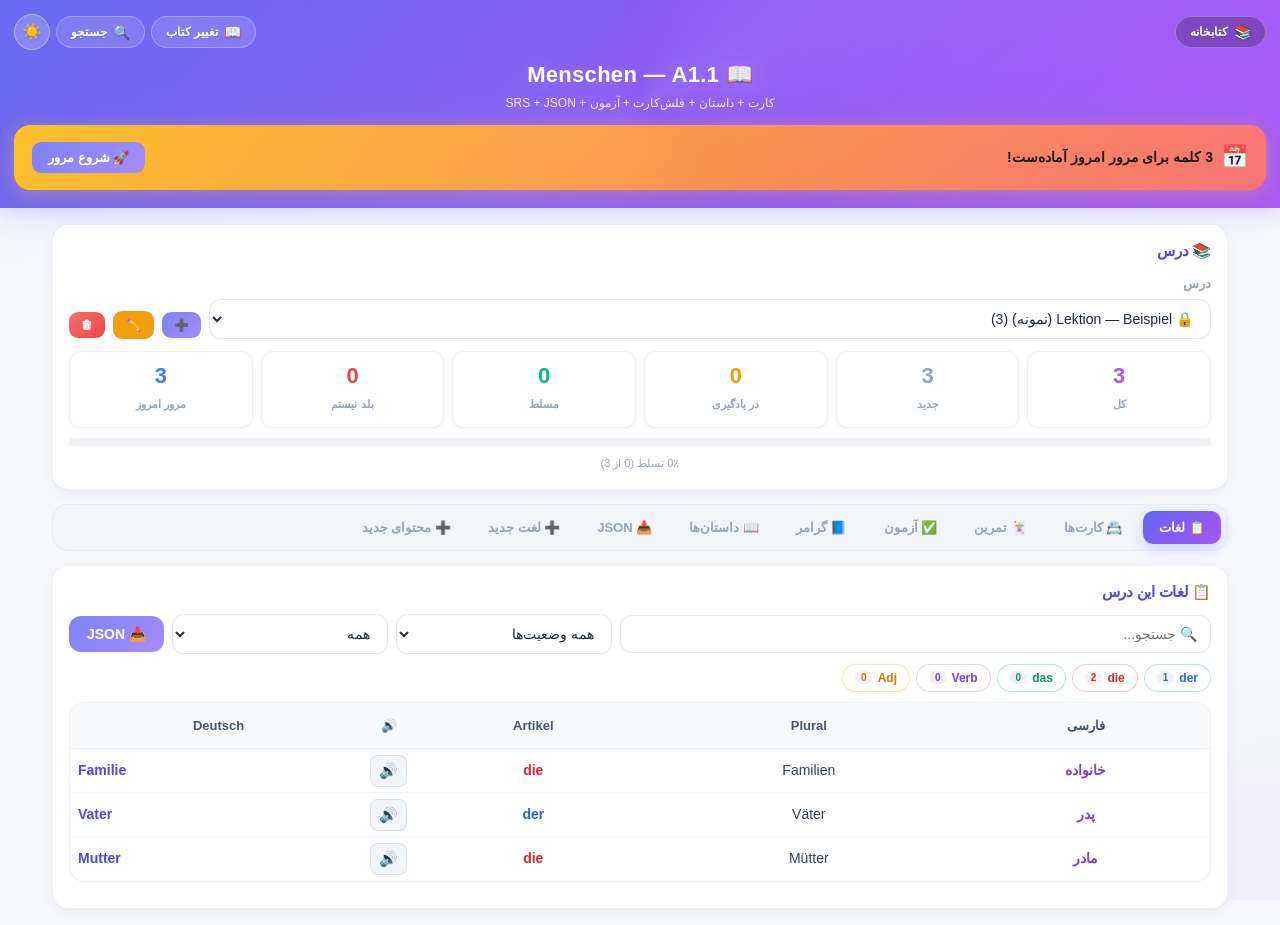
==== commit 5334774f: ";kj" ====
--- a/index.html
+++ b/index.html
@@ -13,6 +13,9 @@
 
 <!-- ============ BOOK LIBRARY ============ -->
 <div id="bookLibraryScreen" class="book-library-screen">
+  <div class="library-topbar">
+    <button class="theme-toggle-btn" id="themeToggleLibrary" title="تغییر تم">🌙</button>
+  </div>
   <div class="library-hero">
     <h1>📚 کتابخانه من</h1>
     <p>یک کتاب انتخاب کن یا کتاب جدید اضافه کن</p>
@@ -20,7 +23,7 @@
   <div class="library-container">
     <div class="library-actions">
       <button class="btn btn-primary btn-lg" id="libraryAddBookBtn">➕ کتاب جدید</button>
-      <button class="btn btn-lg" id="libraryImportBtn" style="background:var(--bg-3);">📥 افزودن کتاب از JSON</button>
+      <button class="btn btn-lg" id="libraryImportBtn">📥 افزودن کتاب از JSON</button>
     </div>
     <div id="bookCardsGrid" class="book-cards-grid"></div>
   </div>
@@ -31,9 +34,23 @@
 
 <header>
   <div class="header-top-bar">
-    <button class="header-back-btn" id="backToLibraryBtn">📚 کتابخانه</button>
-    <button class="header-action-btn" id="changeBookBtn" title="تغییر کتاب">📖 تغییر کتاب</button>
-    <button class="header-action-btn" id="globalSearchBtn" title="جستجوی سراسری">🔍 جستجو</button>
+    <button class="header-back-btn" id="backToLibraryBtn">
+      <span class="hbtn-icon">📚</span>
+      <span class="hbtn-text">کتابخانه</span>
+    </button>
+    <div class="header-actions-group">
+      <button class="header-action-btn" id="changeBookBtn" title="تغییر کتاب">
+        <span class="hbtn-icon">📖</span>
+        <span class="hbtn-text">تغییر کتاب</span>
+      </button>
+      <button class="header-action-btn" id="globalSearchBtn" title="جستجو">
+        <span class="hbtn-icon">🔍</span>
+        <span class="hbtn-text">جستجو</span>
+      </button>
+      <button class="header-action-btn header-theme-btn" id="themeToggleMain" title="تغییر تم">
+        <span class="hbtn-icon">🌙</span>
+      </button>
+    </div>
   </div>
   <h1 id="appTitle">🎓 German Vocab Pro</h1>
   <p>کارت + داستان + فلش‌کارت + آزمون + SRS + JSON</p>
@@ -69,10 +86,11 @@
     <button class="tab" data-tab="cards">📇 کارت‌ها</button>
     <button class="tab" data-tab="practice">🃏 تمرین</button>
     <button class="tab" data-tab="quiz">✅ آزمون</button>
+    <button class="tab" data-tab="grammar">📘 گرامر</button>
     <button class="tab" data-tab="stories">📖 داستان‌ها</button>
     <button class="tab" data-tab="json">📥 JSON</button>
     <button class="tab" data-tab="manage">➕ لغت جدید</button>
-    <button class="tab" data-tab="manage-story">➕ داستان جدید</button>
+    <button class="tab" data-tab="manage-story">➕ محتوای جدید</button>
   </div>
 
   <!-- TAB LIST -->
@@ -82,15 +100,28 @@
       <div class="row" style="margin-bottom:10px;flex-wrap:wrap;gap:8px;">
         <input id="searchBox" placeholder="🔍 جستجو..." style="flex:3;min-width:120px;">
         <select id="filterStatus" style="flex:1;min-width:100px;">
-          <option value="all">همه</option>
+          <option value="all">همه وضعیت‌ها</option>
           <option value="new">جدید</option>
           <option value="learning">در یادگیری</option>
           <option value="good">مسلط</option>
           <option value="bad">بلد نیستم</option>
         </select>
+        <select id="filterArticle" style="flex:1;min-width:100px;">
+          <option value="all">همه</option>
+          <option value="der">der</option>
+          <option value="die">die</option>
+          <option value="das">das</option>
+          <option value="Verb">فعل</option>
+          <option value="Adj">صفت</option>
+          <option value="Adv">قید</option>
+          <option value="noun">فقط اسم‌ها</option>
+          <option value="non-noun">غیر اسم</option>
+          <option value="none">بدون آرتیکل</option>
+        </select>
         <button class="btn btn-primary" id="quickJsonBtn" style="flex:0 0 auto;">📥 JSON</button>
         <input type="file" id="quickJsonFile" accept=".json,application/json" style="display:none;">
       </div>
+      <div id="articleQuickFilters" style="display:flex;gap:6px;flex-wrap:wrap;margin-bottom:10px;"></div>
       <div id="wordTableContainer"></div>
     </div>
   </div>
@@ -109,6 +140,17 @@
           <option value="bad">بلد نیستم</option>
           <option value="has-example">با مثال</option>
           <option value="no-example">بدون مثال</option>
+        </select>
+        <select id="cardArticleFilter" style="flex:1;min-width:100px;">
+          <option value="all">همه آرتیکل‌ها</option>
+          <option value="der">der</option>
+          <option value="die">die</option>
+          <option value="das">das</option>
+          <option value="Verb">فعل</option>
+          <option value="Adj">صفت</option>
+          <option value="Adv">قید</option>
+          <option value="noun">فقط اسم‌ها</option>
+          <option value="non-noun">غیر اسم</option>
         </select>
       </div>
       <div class="row tight" style="margin-bottom:10px;flex-wrap:wrap;">
@@ -141,6 +183,12 @@
         <div class="row" style="margin-top:10px;">
           <button class="btn btn-primary btn-lg" id="startSrsBtn" style="flex:1;">⚡ مرور امروز (SRS)</button>
         </div>
+      </div>
+
+      <div class="panel" style="border-color:var(--info);border-width:2px;">
+        <h3 style="color:var(--info);">🔤 تمرین اختصاصی آرتیکل (der/die/das)</h3>
+        <p class="muted" style="font-size:12px;margin-bottom:12px;">آرتیکل‌ها قلب زبان آلمانی‌اند! این تمرین فقط روی جنسیت اسم‌ها کار می‌کند.</p>
+        <div class="article-practice-grid" id="articlePracticeGrid"></div>
       </div>
     </div>
 
@@ -206,25 +254,30 @@
     <div id="quizReport" class="hidden"></div>
   </div>
 
+  <!-- TAB GRAMMAR -->
+  <div id="tab-grammar" class="tab-content hidden">
+    <div class="panel">
+      <h3>📘 گرامر و نکات این درس</h3>
+      <div id="grammarList"></div>
+    </div>
+  </div>
+
   <!-- TAB STORIES -->
   <div id="tab-stories" class="tab-content hidden">
     <div class="panel">
-      <h3>📖 داستان‌های این درس</h3>
-      <button class="btn btn-primary" id="addStoryBtn">➕ داستان جدید</button>
-      <div class="story-grid" id="storyGrid"></div>
+      <h3>📖 محتوای این درس</h3>
+      <button class="btn btn-primary" id="addStoryBtn">➕ محتوای جدید</button>
+      <div id="contentTabs" class="content-tabs" style="margin-top:14px;"></div>
+      <div id="contentGrid" class="story-grid"></div>
     </div>
   </div>
 
   <!-- TAB JSON -->
   <div id="tab-json" class="tab-content hidden">
-
     <div class="panel">
       <h3>📂 افزودن از فایل JSON</h3>
       <p class="muted" style="font-size:12px;margin-bottom:10px;line-height:1.8;">
         فایل JSON رو بکش و اینجا رها کن یا کلیک کن.
-        <br>• <b>درس کامل با عنوان</b>: <code style="direction:ltr;display:inline-block;font-size:11px;">{"lesson":"...","words":[...],"stories":[...]}</code>
-        <br>• <b>آرایه لغات</b>: <code style="direction:ltr;display:inline-block;font-size:11px;">[{"word":"...","mean":"..."}]</code>
-        <br>• <b>کتاب کامل</b>: <code style="direction:ltr;display:inline-block;font-size:11px;">{"name":"...","lessons":[...]}</code>
       </p>
       <div id="bigDropZone" class="drop-zone">
         <div class="dz-icon">📁</div>
@@ -242,12 +295,7 @@
 
     <div class="panel">
       <h3>📋 پیست JSON دستی</h3>
-      <textarea id="jsonInput" placeholder='{
-  "lesson": "Lektion 2",
-  "words": [
-    {"de":"Buch","fa":"کتاب","art":"das"}
-  ]
-}' style="min-height:160px;direction:ltr;text-align:left;font-family:monospace;font-size:12px;"></textarea>
+      <textarea id="jsonInput" placeholder='{"lesson":"Lektion 2","words":[...]}' style="min-height:160px;direction:ltr;text-align:left;font-family:monospace;font-size:12px;"></textarea>
       <div style="margin-top:10px;">
         <label>🎯 مقصد پیش‌فرض</label>
         <select id="jsonTargetLesson"></select>
@@ -366,14 +414,25 @@
   <!-- TAB MANAGE STORY -->
   <div id="tab-manage-story" class="tab-content hidden">
     <div class="panel">
-      <h3>📖 افزودن داستان جدید</h3>
-      <div style="margin-bottom:10px;">
-        <label style="color:var(--warning);font-weight:600;">🎯 داستان به کدوم درس اضافه بشه؟</label>
-        <select id="storyTargetLesson" style="font-weight:600;"></select>
+      <h3>📖 افزودن محتوای جدید</h3>
+      <div class="row" style="margin-bottom:10px;flex-wrap:wrap;gap:8px;">
+        <div style="flex:1;min-width:140px;">
+          <label>نوع محتوا</label>
+          <select id="contentTypeSelect">
+            <option value="story">📖 داستان</option>
+            <option value="letter-formal">📧 نامه رسمی</option>
+            <option value="letter-informal">💌 نامه غیررسمی</option>
+            <option value="dialogue">💬 دیالوگ</option>
+          </select>
+        </div>
+        <div style="flex:1;min-width:140px;">
+          <label>🎯 درس مقصد</label>
+          <select id="storyTargetLesson" style="font-weight:600;"></select>
+        </div>
       </div>
       <div class="row" style="margin-bottom:8px;">
         <div style="flex:1;">
-          <label>عنوان داستان *</label>
+          <label>عنوان *</label>
           <input id="storyTitleInput" placeholder="Meine Familie">
         </div>
       </div>
@@ -398,7 +457,7 @@
         <textarea id="storySentencesInput" placeholder="Das ist meine Familie. | این خانواده من است." style="min-height:120px;"></textarea>
       </div>
       <div class="row tight" style="flex-wrap:wrap;">
-        <button class="btn btn-primary" id="saveStoryBtn">💾 ذخیره داستان</button>
+        <button class="btn btn-primary" id="saveStoryBtn">💾 ذخیره</button>
         <button class="btn" id="cancelStoryEditBtn" style="display:none;">✕ لغو ویرایش</button>
       </div>
     </div>
@@ -413,6 +472,8 @@
 
 </div>
 </div>
+
+<!-- ============ MODALS ============ -->
 
 <!-- MODAL BOOK -->
 <div class="modal-overlay" id="modalBook">
@@ -524,7 +585,7 @@
   </div>
 </div>
 
-<!-- MODAL IMPORT BOOK -->
+<!-- MODAL IMPORT BOOK (انتخاب نوع افزودن) -->
 <div class="modal-overlay" id="modalImportBook">
   <div class="modal-box">
     <h3>📥 وارد کردن کتاب از JSON</h3>
@@ -562,7 +623,7 @@
     </select>
     <label style="margin-top:8px;">🎨 عکس جلد</label>
     <input id="newBookCoverInput" placeholder="https://..." dir="ltr">
-    <div style="margin-top:10px;padding:10px;background:var(--bg);border-radius:8px;font-size:12px;">
+    <div style="margin-top:10px;padding:10px;background:var(--bg-3);border-radius:8px;font-size:12px;">
       <div style="color:var(--muted);margin-bottom:4px;">📊 محتوای کتاب:</div>
       <div id="newBookStatsPreview"></div>
     </div>
@@ -573,7 +634,7 @@
   </div>
 </div>
 
-<!-- MODAL REPLACE BOOK -->
+<!-- MODAL REPLACE TARGET BOOK -->
 <div class="modal-overlay" id="modalReplaceTargetBook">
   <div class="modal-box">
     <h3>🔄 جایگزینی با کتاب موجود</h3>
@@ -640,6 +701,11 @@
   </div>
 </div>
 
+<!-- MODAL WORD TOOLTIP -->
+<div class="word-tooltip-modal" id="wordTooltipModal">
+  <div class="word-tooltip-content" id="wordTooltipContent"></div>
+</div>
+
 <div class="toast" id="toast"></div>
 
 <script src="./js/app.js"></script>
--- a/style/style.css
+++ b/style/style.css
@@ -1,12 +1,13 @@
 /* ============================================================
-   🎨 GERMAN VOCAB PRO — PREMIUM SOFT UI + 3D FLASHCARD
-   Refined · smoother · softer · more elegant
+   🎨 GERMAN VOCAB PRO — FULL STYLESHEET
+   Dark + Light + تمام اجزا (شامل استایل اصلی پلیر صوتی)
    ============================================================ */
 
 /* ============================================================
-   RESET & VARIABLES
+   THEME VARIABLES — DARK (پیش‌فرض)
    ============================================================ */
-:root {
+:root,
+[data-theme="dark"] {
   --primary: #7c83f7;
   --primary-hover: #6366f1;
   --primary-glow: rgba(124, 131, 247, 0.35);
@@ -32,25 +33,69 @@
   --border: rgba(148, 163, 184, 0.12);
   --border-soft: rgba(148, 163, 184, 0.08);
   --border-strong: rgba(148, 163, 184, 0.22);
-
+  --card-bg: linear-gradient(135deg, rgba(22, 29, 54, 0.78), rgba(30, 27, 75, 0.68));
+  --word-card-bg: linear-gradient(135deg, rgba(13, 18, 36, 0.82) 0%, rgba(28, 38, 68, 0.78) 100%);
+  --modal-bg: linear-gradient(135deg, rgba(22, 29, 54, 0.96), rgba(30, 27, 75, 0.92));
+  --fc-front-bg: linear-gradient(135deg, #1e2a4a, #2d2d6e);
+  --fc-back-bg: linear-gradient(135deg, #064e3b, #065f46);
+  --input-bg: rgba(13, 18, 36, 0.65);
+  --hover-bg: rgba(124, 131, 247, 0.06);
+  --shadow-sm: 0 4px 12px rgba(0, 0, 0, 0.22);
+  --shadow-md: 0 10px 28px rgba(0, 0, 0, 0.28);
+  --shadow-lg: 0 20px 50px rgba(0, 0, 0, 0.4);
   --radius: 16px;
   --radius-sm: 12px;
   --radius-lg: 24px;
   --radius-pill: 999px;
-
-  --shadow-xs: 0 1px 3px rgba(0, 0, 0, 0.15);
-  --shadow-sm: 0 4px 12px rgba(0, 0, 0, 0.22);
-  --shadow-md: 0 10px 28px rgba(0, 0, 0, 0.28);
-  --shadow-lg: 0 20px 50px rgba(0, 0, 0, 0.4);
-  --shadow-glow: 0 0 32px var(--primary-glow);
-
   --ease-out: cubic-bezier(0.22, 1, 0.36, 1);
   --ease-spring: cubic-bezier(0.34, 1.4, 0.64, 1);
   --ease-smooth: cubic-bezier(0.4, 0, 0.2, 1);
-  --transition: var(--ease-out);
-  --transition-fast: var(--ease-smooth);
-}
-
+}
+
+/* ============================================================
+   THEME VARIABLES — LIGHT
+   ============================================================ */
+[data-theme="light"] {
+  --primary: #6366f1;
+  --primary-hover: #4f46e5;
+  --primary-glow: rgba(99, 102, 241, 0.2);
+  --bg: #f5f7fb;
+  --bg-2: #ffffff;
+  --bg-3: #eef2f7;
+  --surface: rgba(255, 255, 255, 0.9);
+  --surface-2: rgba(248, 250, 252, 0.95);
+  --text: #1e293b;
+  --text-soft: #475569;
+  --muted: #94a3b8;
+  --accent: #10b981;
+  --accent-glow: rgba(16, 185, 129, 0.15);
+  --danger: #ef4444;
+  --danger-glow: rgba(239, 68, 68, 0.15);
+  --warning: #f59e0b;
+  --warning-glow: rgba(245, 158, 11, 0.15);
+  --info: #3b82f6;
+  --info-glow: rgba(59, 130, 246, 0.15);
+  --purple: #a855f7;
+  --purple-glow: rgba(168, 85, 247, 0.15);
+  --neon: #84cc16;
+  --border: rgba(148, 163, 184, 0.2);
+  --border-soft: rgba(148, 163, 184, 0.12);
+  --border-strong: rgba(148, 163, 184, 0.35);
+  --card-bg: #ffffff;
+  --word-card-bg: #ffffff;
+  --modal-bg: #ffffff;
+  --fc-front-bg: linear-gradient(135deg, #eef2ff 0%, #e0e7ff 100%);
+  --fc-back-bg: linear-gradient(135deg, #ecfdf5 0%, #d1fae5 100%);
+  --input-bg: #ffffff;
+  --hover-bg: rgba(99, 102, 241, 0.04);
+  --shadow-sm: 0 1px 3px rgba(15, 23, 42, 0.06), 0 1px 2px rgba(15, 23, 42, 0.04);
+  --shadow-md: 0 4px 12px rgba(15, 23, 42, 0.08);
+  --shadow-lg: 0 12px 32px rgba(15, 23, 42, 0.12);
+}
+
+/* ============================================================
+   RESET & BASE
+   ============================================================ */
 * {
   box-sizing: border-box;
   -webkit-tap-highlight-color: transparent;
@@ -72,12 +117,24 @@
   line-height: 1.65;
   padding-bottom: env(safe-area-inset-bottom, 20px);
   min-height: 100vh;
+  -webkit-font-smoothing: antialiased;
+  -moz-osx-font-smoothing: grayscale;
+  transition: background-color 0.3s ease, color 0.3s ease;
+}
+
+[data-theme="dark"] body {
   background-image:
     radial-gradient(900px 600px at 10% -5%, rgba(124, 131, 247, 0.1), transparent 55%),
     radial-gradient(800px 500px at 95% 100%, rgba(192, 132, 252, 0.1), transparent 55%);
   background-attachment: fixed;
-  -webkit-font-smoothing: antialiased;
-  -moz-osx-font-smoothing: grayscale;
+}
+
+[data-theme="light"] body {
+  background: #f5f7fb;
+  background-image:
+    radial-gradient(1000px 600px at 0% 0%, rgba(99, 102, 241, 0.06), transparent 50%),
+    radial-gradient(800px 500px at 100% 100%, rgba(168, 85, 247, 0.06), transparent 50%);
+  background-attachment: fixed;
 }
 
 body.locked { overflow: hidden; }
@@ -91,21 +148,37 @@
 button { font-family: inherit; }
 img { max-width: 100%; height: auto; }
 
-::selection {
-  background: var(--primary);
-  color: #fff;
-}
+::selection { background: var(--primary); color: #fff; }
 
 ::-webkit-scrollbar { width: 9px; height: 9px; }
-::-webkit-scrollbar-track { background: rgba(13, 18, 36, 0.5); border-radius: 4px; }
+::-webkit-scrollbar-track { background: transparent; }
 ::-webkit-scrollbar-thumb {
   background: linear-gradient(180deg, var(--primary), var(--purple));
   border-radius: 4px;
-  border: 2px solid rgba(13, 18, 36, 0.5);
-  transition: background 0.2s;
-}
-::-webkit-scrollbar-thumb:hover {
-  background: linear-gradient(180deg, var(--purple), var(--primary));
+}
+
+/* ============================================================
+   THEME TOGGLE
+   ============================================================ */
+.theme-toggle-btn {
+  background: rgba(255, 255, 255, 0.15);
+  border: 1px solid rgba(255, 255, 255, 0.3);
+  color: #fff;
+  width: 42px;
+  height: 42px;
+  border-radius: 50%;
+  cursor: pointer;
+  font-size: 20px;
+  display: flex;
+  align-items: center;
+  justify-content: center;
+  transition: all 0.35s var(--ease-spring);
+  backdrop-filter: blur(8px);
+  box-shadow: 0 4px 12px rgba(0, 0, 0, 0.15);
+}
+.theme-toggle-btn:hover {
+  transform: scale(1.12) rotate(20deg);
+  background: rgba(255, 255, 255, 0.28);
 }
 
 /* ============================================================
@@ -116,10 +189,20 @@
   padding: 20px 16px;
   position: relative;
   overflow: hidden;
+}
+
+[data-theme="dark"] .book-library-screen {
   background:
     radial-gradient(900px 600px at 15% 10%, rgba(124, 131, 247, 0.22), transparent 55%),
     radial-gradient(800px 500px at 85% 90%, rgba(192, 132, 252, 0.2), transparent 55%),
     linear-gradient(135deg, #080c1a 0%, #110f26 50%, #080c1a 100%);
+}
+
+[data-theme="light"] .book-library-screen {
+  background:
+    radial-gradient(900px 600px at 15% 10%, rgba(99, 102, 241, 0.12), transparent 55%),
+    radial-gradient(800px 500px at 85% 90%, rgba(168, 85, 247, 0.1), transparent 55%),
+    linear-gradient(135deg, #f0f4ff 0%, #faf5ff 50%, #f0f4ff 100%);
 }
 
 .book-library-screen::before {
@@ -130,13 +213,12 @@
     radial-gradient(1.5px 1.5px at 20% 30%, rgba(255, 255, 255, 0.5), transparent),
     radial-gradient(1px 1px at 60% 70%, rgba(255, 255, 255, 0.35), transparent),
     radial-gradient(1.5px 1.5px at 80% 20%, rgba(255, 255, 255, 0.4), transparent),
-    radial-gradient(1px 1px at 40% 80%, rgba(255, 255, 255, 0.25), transparent),
-    radial-gradient(1.5px 1.5px at 90% 50%, rgba(255, 255, 255, 0.4), transparent),
-    radial-gradient(1px 1px at 10% 80%, rgba(255, 255, 255, 0.3), transparent);
+    radial-gradient(1px 1px at 40% 80%, rgba(255, 255, 255, 0.25), transparent);
   animation: starsTwinkle 6s ease-in-out infinite alternate;
   pointer-events: none;
   z-index: 0;
 }
+[data-theme="light"] .book-library-screen::before { opacity: 0.2; }
 
 @keyframes starsTwinkle {
   from { opacity: 0.35; }
@@ -145,9 +227,16 @@
 
 .book-library-screen.hidden { display: none; }
 
+.library-topbar {
+  position: absolute;
+  top: 16px;
+  left: 16px;
+  z-index: 10;
+}
+
 .library-hero {
   text-align: center;
-  padding: 40px 16px 30px;
+  padding: 50px 16px 30px;
   position: relative;
   z-index: 1;
 }
@@ -165,6 +254,14 @@
   animation: titleShine 8s ease infinite;
   filter: drop-shadow(0 6px 24px rgba(192, 132, 252, 0.25));
 }
+[data-theme="light"] .library-hero h1 {
+  background: linear-gradient(135deg, #4f46e5 0%, #7c3aed 50%, #a855f7 100%);
+  background-size: 200% 200%;
+  -webkit-background-clip: text;
+  background-clip: text;
+  -webkit-text-fill-color: transparent;
+  filter: drop-shadow(0 2px 8px rgba(99, 102, 241, 0.15));
+}
 
 @keyframes titleShine {
   0%, 100% { background-position: 0% 50%; }
@@ -200,48 +297,35 @@
 }
 
 .book-card-library {
-  background:
-    linear-gradient(135deg, rgba(22, 29, 54, 0.85) 0%, rgba(43, 38, 105, 0.8) 100%);
   backdrop-filter: blur(14px);
   -webkit-backdrop-filter: blur(14px);
   border-radius: var(--radius-lg);
   overflow: hidden;
   cursor: pointer;
-  transition: transform 0.4s var(--ease-out),
-              box-shadow 0.4s var(--ease-out),
-              border-color 0.4s var(--ease-out);
+  transition: transform 0.4s var(--ease-out), box-shadow 0.4s var(--ease-out), border-color 0.4s var(--ease-out);
   position: relative;
   box-shadow: var(--shadow-md);
   border: 1.5px solid transparent;
   display: flex;
   flex-direction: column;
   min-width: 0;
-  isolation: isolate;
-}
-
-.book-card-library::after {
-  content: "";
-  position: absolute;
-  inset: 0;
-  border-radius: var(--radius-lg);
-  background: linear-gradient(135deg,
-    rgba(124, 131, 247, 0.12),
-    rgba(192, 132, 252, 0.12));
-  opacity: 0;
-  transition: opacity 0.4s var(--ease-out);
-  pointer-events: none;
-  z-index: 0;
+}
+
+[data-theme="dark"] .book-card-library {
+  background: linear-gradient(135deg, rgba(22, 29, 54, 0.85) 0%, rgba(43, 38, 105, 0.8) 100%);
+}
+
+[data-theme="light"] .book-card-library {
+  background: #ffffff;
+  border-color: rgba(148, 163, 184, 0.15);
+  box-shadow: 0 2px 8px rgba(15, 23, 42, 0.04), 0 8px 24px rgba(15, 23, 42, 0.06);
 }
 
 .book-card-library:hover {
   transform: translateY(-6px);
   border-color: var(--primary);
-  box-shadow:
-    0 18px 40px rgba(0, 0, 0, 0.32),
-    0 0 32px rgba(124, 131, 247, 0.22);
-}
-
-.book-card-library:hover::after { opacity: 1; }
+  box-shadow: 0 18px 40px rgba(0, 0, 0, 0.15), 0 0 32px rgba(124, 131, 247, 0.15);
+}
 
 .book-cover-wrap {
   position: relative;
@@ -258,9 +342,7 @@
   transition: transform 0.6s var(--ease-out);
 }
 
-.book-card-library:hover .book-cover-wrap img {
-  transform: scale(1.06);
-}
+.book-card-library:hover .book-cover-wrap img { transform: scale(1.06); }
 
 .book-cover-placeholder {
   width: 100%;
@@ -272,23 +354,10 @@
   color: #fff;
   padding: 20px;
   text-align: center;
-  background:
-    radial-gradient(circle at 30% 30%, rgba(255, 255, 255, 0.12), transparent 50%),
-    linear-gradient(135deg, #7c83f7, #c084fc);
-}
-
-.book-cover-placeholder .book-icon {
-  font-size: 48px;
-  margin-bottom: 8px;
-  filter: drop-shadow(0 4px 12px rgba(0,0,0,0.25));
-}
-.book-cover-placeholder .book-name {
-  font-size: 16px;
-  font-weight: 800;
-  word-break: break-word;
-  line-height: 1.3;
-  text-shadow: 0 2px 10px rgba(0,0,0,0.25);
-}
+  background: radial-gradient(circle at 30% 30%, rgba(255, 255, 255, 0.12), transparent 50%), linear-gradient(135deg, #7c83f7, #c084fc);
+}
+.book-cover-placeholder .book-icon { font-size: 48px; margin-bottom: 8px; }
+.book-cover-placeholder .book-name { font-size: 16px; font-weight: 800; word-break: break-word; line-height: 1.3; }
 
 .book-level-badge {
   position: absolute;
@@ -301,9 +370,6 @@
   font-size: 11px;
   font-weight: 800;
   backdrop-filter: blur(10px);
-  -webkit-backdrop-filter: blur(10px);
-  border: 1px solid rgba(255, 255, 255, 0.2);
-  letter-spacing: 0.5px;
 }
 
 .book-card-body {
@@ -312,17 +378,16 @@
   display: flex;
   flex-direction: column;
   gap: 10px;
-  position: relative;
-  z-index: 1;
 }
 
 .book-card-title {
   font-size: 17px;
   font-weight: 800;
-  color: #fff;
   margin: 0;
   word-break: break-word;
 }
+[data-theme="dark"] .book-card-title { color: #fff; }
+[data-theme="light"] .book-card-title { color: #1e293b; }
 
 .book-card-stats { display: flex; gap: 8px; flex-wrap: wrap; }
 
@@ -330,18 +395,22 @@
   display: inline-flex;
   align-items: center;
   gap: 4px;
-  background: rgba(0, 0, 0, 0.3);
   padding: 4px 10px;
   border-radius: var(--radius-pill);
   font-size: 12px;
+  font-weight: 700;
+}
+[data-theme="dark"] .book-stat {
+  background: rgba(0, 0, 0, 0.3);
   color: var(--text-soft);
-  font-weight: 700;
-  border: 1px solid rgba(255, 255, 255, 0.06);
-}
-
-.book-stat .stat-icon { font-size: 13px; }
+}
+[data-theme="light"] .book-stat {
+  background: rgba(99, 102, 241, 0.08);
+  color: #4f46e5;
+  border: 1px solid rgba(99, 102, 241, 0.15);
+}
+
 .book-card-progress { margin-top: auto; }
-
 .book-progress-label {
   display: flex;
   justify-content: space-between;
@@ -350,14 +419,13 @@
   margin-bottom: 4px;
   font-weight: 600;
 }
-
+[data-theme="dark"] .book-progress-bar { background: rgba(255, 255, 255, 0.08); }
+[data-theme="light"] .book-progress-bar { background: rgba(148, 163, 184, 0.2); }
 .book-progress-bar {
   height: 5px;
-  background: rgba(255, 255, 255, 0.08);
   border-radius: 3px;
   overflow: hidden;
 }
-
 .book-progress-fill {
   height: 100%;
   background: linear-gradient(90deg, var(--accent), var(--primary), var(--purple));
@@ -366,7 +434,6 @@
   transition: width 0.5s var(--ease-out);
   animation: progressShine 4s linear infinite;
 }
-
 @keyframes progressShine {
   from { background-position: 0% 50%; }
   to { background-position: 200% 50%; }
@@ -390,19 +457,12 @@
   border: none;
   color: #fff;
   backdrop-filter: blur(8px);
-  -webkit-backdrop-filter: blur(8px);
   box-shadow: var(--shadow-sm);
   opacity: 0.9;
 }
-
 .book-card-edit:hover,
 .book-card-delete:hover,
-.book-card-download:hover {
-  transform: scale(1.12);
-  opacity: 1;
-  box-shadow: var(--shadow-md);
-}
-
+.book-card-download:hover { transform: scale(1.12); opacity: 1; }
 .book-card-edit { right: 84px; background: rgba(96, 165, 250, 0.9); }
 .book-card-delete { right: 10px; background: rgba(248, 113, 113, 0.9); }
 .book-card-download { right: 47px; background: rgba(52, 211, 153, 0.9); }
@@ -419,68 +479,47 @@
 .main-app.hidden { display: none; }
 
 /* ============================================================
-   HEADER — soft aurora
+   HEADER
    ============================================================ */
 header {
   position: relative;
-  background:
-    radial-gradient(1200px 400px at 10% -10%, rgba(192, 132, 252, 0.32), transparent 60%),
-    radial-gradient(900px 300px at 90% 120%, rgba(96, 165, 250, 0.32), transparent 60%),
-    linear-gradient(135deg, #6366f1 0%, #8b5cf6 50%, #a855f7 100%);
-  padding: 16px 16px 20px;
+  padding: 14px 14px 18px;
   text-align: center;
-  box-shadow: 0 6px 32px rgba(124, 131, 247, 0.28);
   position: sticky;
   top: 0;
   z-index: 100;
   overflow: hidden;
-  isolation: isolate;
+  background: linear-gradient(135deg, #6366f1 0%, #8b5cf6 50%, #a855f7 100%);
+  box-shadow: 0 4px 24px rgba(99, 102, 241, 0.25);
 }
 
 header::before {
   content: "";
   position: absolute;
   inset: -50%;
-  background:
-    conic-gradient(from 0deg,
-      transparent 0deg,
-      rgba(255, 255, 255, 0.08) 60deg,
-      transparent 120deg,
-      rgba(255, 255, 255, 0.06) 240deg,
-      transparent 360deg);
+  background: conic-gradient(from 0deg, transparent 0deg, rgba(255, 255, 255, 0.06) 60deg, transparent 120deg, rgba(255, 255, 255, 0.04) 240deg, transparent 360deg);
   animation: headerSpin 24s linear infinite;
-  z-index: -1;
+  z-index: 0;
   pointer-events: none;
 }
-
-@keyframes headerSpin {
-  to { transform: rotate(360deg); }
-}
-
-header h1 {
-  font-size: clamp(16px, 4vw, 22px);
-  margin: 0;
-  font-weight: 900;
-  text-shadow: 0 2px 24px rgba(255, 255, 255, 0.22);
-  letter-spacing: 0.3px;
-}
-
-header p {
-  margin: 4px 0 0;
-  font-size: 12px;
-  opacity: 0.9;
-  font-weight: 500;
-}
+@keyframes headerSpin { to { transform: rotate(360deg); } }
 
 .header-top-bar {
   display: flex;
-  gap: 8px;
   align-items: center;
   justify-content: space-between;
+  gap: 10px;
   margin-bottom: 10px;
-  flex-wrap: wrap;
   position: relative;
   z-index: 2;
+  flex-wrap: wrap;
+}
+
+.header-actions-group {
+  display: flex;
+  align-items: center;
+  gap: 6px;
+  flex-wrap: wrap;
 }
 
 .header-action-btn,
@@ -488,7 +527,7 @@
   display: inline-flex;
   align-items: center;
   gap: 6px;
-  padding: 7px 14px;
+  padding: 8px 14px;
   border-radius: var(--radius-pill);
   font-size: 12px;
   font-weight: 700;
@@ -498,30 +537,52 @@
   backdrop-filter: blur(10px);
   -webkit-backdrop-filter: blur(10px);
   color: #fff;
-}
-
-.header-action-btn {
   border: 1px solid rgba(255, 255, 255, 0.3);
   background: rgba(255, 255, 255, 0.14);
   text-shadow: 0 1px 2px rgba(0, 0, 0, 0.15);
 }
-
-.header-action-btn:hover {
+.header-back-btn {
+  background: rgba(0, 0, 0, 0.22);
+  border-color: rgba(255, 255, 255, 0.28);
+}
+.header-action-btn:hover,
+.header-back-btn:hover {
   background: rgba(255, 255, 255, 0.26);
   transform: translateY(-1px);
-  box-shadow: 0 6px 20px rgba(0, 0, 0, 0.18);
-}
-
-.header-action-btn:active { transform: scale(0.97); }
-
-.header-back-btn {
-  background: rgba(0, 0, 0, 0.22);
-  border: 1px solid rgba(255, 255, 255, 0.28);
-}
-
-.header-back-btn:hover {
-  background: rgba(0, 0, 0, 0.35);
-  transform: translateX(2px);
+  box-shadow: 0 6px 20px rgba(0, 0, 0, 0.15);
+}
+.header-theme-btn {
+  width: 36px;
+  height: 36px;
+  padding: 0 !important;
+  justify-content: center;
+  background: rgba(255, 255, 255, 0.2) !important;
+}
+.header-theme-btn:hover {
+  transform: scale(1.1) rotate(20deg) !important;
+  background: rgba(255, 255, 255, 0.35) !important;
+}
+.header-theme-btn .hbtn-icon { font-size: 16px; }
+.hbtn-icon { font-size: 14px; line-height: 1; }
+.hbtn-text { font-size: 12px; }
+
+header h1 {
+  font-size: clamp(16px, 4vw, 22px);
+  margin: 0;
+  font-weight: 900;
+  color: #fff;
+  text-shadow: 0 2px 24px rgba(255, 255, 255, 0.22);
+  letter-spacing: 0.3px;
+  position: relative;
+  z-index: 2;
+}
+header p {
+  margin: 4px 0 0;
+  font-size: 12px;
+  color: rgba(255, 255, 255, 0.9);
+  font-weight: 500;
+  position: relative;
+  z-index: 2;
 }
 
 /* ============================================================
@@ -530,46 +591,32 @@
 .container { max-width: 1200px; margin: 16px auto; padding: 0 12px; }
 
 .panel {
-  background:
-    linear-gradient(135deg, rgba(22, 29, 54, 0.78), rgba(30, 27, 75, 0.68));
+  background: var(--card-bg);
   backdrop-filter: blur(16px);
   -webkit-backdrop-filter: blur(16px);
   border: 1px solid var(--border);
   border-radius: var(--radius);
   padding: 16px;
   margin-bottom: 14px;
-  box-shadow:
-    0 10px 32px rgba(0, 0, 0, 0.22),
-    inset 0 1px 0 rgba(255, 255, 255, 0.04);
-  position: relative;
-  overflow: hidden;
+  box-shadow: var(--shadow-sm);
   animation: fadeInUp 0.5s var(--ease-out);
 }
-
-.panel::before {
-  content: "";
-  position: absolute;
-  top: 0;
-  left: 0;
-  right: 0;
-  height: 1px;
-  background: linear-gradient(90deg,
-    transparent,
-    rgba(124, 131, 247, 0.4),
-    transparent);
-  pointer-events: none;
+[data-theme="light"] .panel {
+  background: #ffffff;
+  border: 1px solid rgba(148, 163, 184, 0.15);
+  box-shadow: 0 1px 3px rgba(15, 23, 42, 0.04), 0 4px 16px rgba(15, 23, 42, 0.04);
 }
 
 .panel h3 {
   font-size: 15px;
   margin-bottom: 12px;
-  color: #c7d2fe;
   display: flex;
   align-items: center;
   gap: 8px;
   font-weight: 800;
-  text-shadow: 0 0 20px rgba(124, 131, 247, 0.2);
-}
+}
+[data-theme="dark"] .panel h3 { color: #c7d2fe; }
+[data-theme="light"] .panel h3 { color: #4f46e5; }
 
 .row { display: flex; gap: 8px; flex-wrap: wrap; align-items: center; }
 .row > * { flex: 1 1 auto; min-width: 0; }
@@ -578,7 +625,7 @@
 input, select, textarea {
   width: 100%;
   padding: 10px 13px;
-  background: rgba(13, 18, 36, 0.65);
+  background: var(--input-bg);
   border: 1.5px solid var(--border);
   color: var(--text);
   border-radius: var(--radius-sm);
@@ -587,24 +634,24 @@
   transition: all 0.2s var(--ease-smooth);
   max-width: 100%;
 }
-
+[data-theme="light"] input,
+[data-theme="light"] select,
+[data-theme="light"] textarea {
+  border-color: rgba(148, 163, 184, 0.25);
+}
 input:focus, select:focus, textarea:focus {
   outline: none;
   border-color: var(--primary);
-  box-shadow:
-    0 0 0 3px rgba(124, 131, 247, 0.12),
-    0 0 20px rgba(124, 131, 247, 0.15);
-  background: rgba(13, 18, 36, 0.85);
+  box-shadow: 0 0 0 3px rgba(124, 131, 247, 0.12);
+}
+[data-theme="light"] input:focus,
+[data-theme="light"] select:focus,
+[data-theme="light"] textarea:focus {
+  box-shadow: 0 0 0 3px rgba(99, 102, 241, 0.1);
 }
 
 textarea { resize: vertical; min-height: 80px; line-height: 1.7; }
-label {
-  font-size: 13px;
-  color: var(--muted);
-  display: block;
-  margin-bottom: 5px;
-  font-weight: 600;
-}
+label { font-size: 13px; color: var(--muted); display: block; margin-bottom: 5px; font-weight: 600; }
 
 /* ============================================================
    BUTTONS
@@ -614,8 +661,6 @@
   padding: 10px 18px;
   border-radius: var(--radius-sm);
   border: 1px solid var(--border-strong);
-  background: linear-gradient(135deg, var(--bg-3), #2c3d6a);
-  color: var(--text);
   cursor: pointer;
   font-size: 14px;
   font-weight: 600;
@@ -624,89 +669,58 @@
   touch-action: manipulation;
   max-width: 100%;
   overflow: hidden;
-  isolation: isolate;
-}
-
-.btn::before {
-  content: "";
-  position: absolute;
-  top: 0;
-  left: -100%;
-  width: 100%;
-  height: 100%;
-  background: linear-gradient(90deg,
-    transparent,
-    rgba(255, 255, 255, 0.15),
-    transparent);
-  transition: left 0.6s var(--ease-out);
-  z-index: 1;
-  pointer-events: none;
-}
-
-.btn:hover::before { left: 100%; }
-
+}
+[data-theme="dark"] .btn {
+  background: linear-gradient(135deg, var(--bg-3), #2c3d6a);
+  color: var(--text);
+}
+[data-theme="light"] .btn {
+  background: #ffffff;
+  color: #334155;
+  border-color: rgba(148, 163, 184, 0.25);
+  box-shadow: 0 1px 2px rgba(15, 23, 42, 0.04);
+}
 .btn:hover {
-  background: linear-gradient(135deg, #3a4c7a, #2f4275);
   transform: translateY(-1.5px);
   box-shadow: var(--shadow-md);
 }
-
+[data-theme="light"] .btn:hover {
+  background: #f8fafc;
+  border-color: rgba(148, 163, 184, 0.4);
+}
 .btn:active { transform: scale(0.97); }
 
 .btn-primary {
-  background: linear-gradient(135deg, #7c83f7, #a78bfa);
-  border: none;
+  background: linear-gradient(135deg, #7c83f7, #a78bfa) !important;
+  border: none !important;
+  color: #fff !important;
   box-shadow: 0 4px 16px rgba(124, 131, 247, 0.28);
 }
-
 .btn-primary:hover {
-  background: linear-gradient(135deg, #6366f1, #8b5cf6);
-  box-shadow:
-    0 8px 24px rgba(124, 131, 247, 0.42),
-    inset 0 1px 0 rgba(255, 255, 255, 0.12);
-}
-
+  background: linear-gradient(135deg, #6366f1, #8b5cf6) !important;
+}
 .btn-success {
-  background: linear-gradient(135deg, #34d399, #10b981);
-  border: none;
+  background: linear-gradient(135deg, #34d399, #10b981) !important;
+  border: none !important;
+  color: #fff !important;
   box-shadow: 0 4px 16px rgba(52, 211, 153, 0.28);
 }
-
-.btn-success:hover {
-  box-shadow: 0 8px 24px rgba(52, 211, 153, 0.42);
-}
-
 .btn-danger {
-  background: linear-gradient(135deg, #f87171, #ef4444);
-  border: none;
+  background: linear-gradient(135deg, #f87171, #ef4444) !important;
+  border: none !important;
+  color: #fff !important;
   box-shadow: 0 4px 16px rgba(248, 113, 113, 0.28);
 }
-
-.btn-danger:hover {
-  box-shadow: 0 8px 24px rgba(248, 113, 113, 0.42);
-}
-
 .btn-warning {
-  background: linear-gradient(135deg, #fbbf24, #f59e0b);
-  border: none;
-  color: #1a1408;
-  font-weight: 800;
+  background: linear-gradient(135deg, #fbbf24, #f59e0b) !important;
+  border: none !important;
+  color: #1a1408 !important;
+  font-weight: 800 !important;
   box-shadow: 0 4px 16px rgba(251, 191, 36, 0.28);
 }
-
-.btn-warning:hover {
-  box-shadow: 0 8px 24px rgba(251, 191, 36, 0.42);
-}
-
 .btn-sm { padding: 6px 12px; font-size: 12px; border-radius: 9px; }
 .btn-lg { padding: 13px 24px; font-size: 15px; border-radius: var(--radius); }
-.btn:disabled {
-  opacity: 0.4;
-  cursor: not-allowed;
-  transform: none !important;
-  box-shadow: none !important;
-}
-.btn:disabled::before { display: none; }
+.btn:disabled { opacity: 0.4; cursor: not-allowed; transform: none !important; }
 
 /* ============================================================
    TABS
@@ -718,11 +732,11 @@
   flex-wrap: wrap;
   padding: 6px;
   border-radius: var(--radius);
-  background: rgba(13, 18, 36, 0.55);
   border: 1px solid var(--border-soft);
   backdrop-filter: blur(10px);
-  -webkit-backdrop-filter: blur(10px);
-}
+}
+[data-theme="dark"] .tabs { background: rgba(13, 18, 36, 0.55); }
+[data-theme="light"] .tabs { background: rgba(241, 245, 249, 0.6); }
 
 .tab {
   padding: 9px 16px;
@@ -734,19 +748,17 @@
   font-size: 13px;
   font-weight: 600;
   transition: all 0.28s var(--ease-out);
-  position: relative;
-  overflow: hidden;
-}
-
+}
 .tab:hover { color: var(--text); }
-
+[data-theme="light"] .tab:hover {
+  color: #1e293b;
+  background: rgba(255, 255, 255, 0.6);
+}
 .tab.active {
   background: linear-gradient(135deg, var(--primary), var(--purple));
   color: #fff;
   font-weight: 800;
-  box-shadow:
-    0 4px 14px rgba(124, 131, 247, 0.32),
-    inset 0 1px 0 rgba(255, 255, 255, 0.15);
+  box-shadow: 0 4px 14px rgba(124, 131, 247, 0.32);
 }
 
 /* ============================================================
@@ -758,39 +770,25 @@
   gap: 8px;
   margin: 10px 0;
 }
-
 .stat-box {
-  background:
-    linear-gradient(135deg, rgba(13, 18, 36, 0.85), rgba(34, 48, 86, 0.55));
   padding: 12px 8px;
   border-radius: var(--radius-sm);
   text-align: center;
   border: 1px solid var(--border);
-  position: relative;
-  overflow: hidden;
   transition: all 0.28s var(--ease-out);
 }
-
-.stat-box::before {
-  content: "";
-  position: absolute;
-  top: 0;
-  left: 0;
-  right: 0;
-  height: 2px;
-  background: currentColor;
-  opacity: 0.6;
-  transition: opacity 0.3s;
-}
-
+[data-theme="dark"] .stat-box {
+  background: linear-gradient(135deg, rgba(13, 18, 36, 0.85), rgba(34, 48, 86, 0.55));
+}
+[data-theme="light"] .stat-box {
+  background: #ffffff;
+  border-color: rgba(148, 163, 184, 0.15);
+  box-shadow: 0 1px 3px rgba(15, 23, 42, 0.04);
+}
 .stat-box:hover {
   transform: translateY(-2px);
   border-color: rgba(124, 131, 247, 0.32);
-  box-shadow: var(--shadow-sm);
-}
-
-.stat-box:hover::before { opacity: 1; }
-
+}
 .stat-box .num {
   font-size: 22px;
   font-weight: 900;
@@ -806,22 +804,15 @@
 .stat-box.due .num { color: var(--info); }
 .stat-box.total .num { color: var(--purple); }
 
-.stat-box.new { color: var(--muted); }
-.stat-box.learning { color: var(--warning); }
-.stat-box.good { color: var(--accent); }
-.stat-box.bad { color: var(--danger); }
-.stat-box.due { color: var(--info); }
-.stat-box.total { color: var(--purple); }
-
 .progress-wrap {
-  background: rgba(13, 18, 36, 0.75);
   border-radius: var(--radius-pill);
   overflow: hidden;
   height: 8px;
   margin: 8px 0;
   border: 1px solid var(--border);
 }
-
+[data-theme="dark"] .progress-wrap { background: rgba(13, 18, 36, 0.75); }
+[data-theme="light"] .progress-wrap { background: rgba(148, 163, 184, 0.15); border-color: transparent; }
 .progress-fill {
   height: 100%;
   background: linear-gradient(90deg, var(--accent), var(--primary), var(--purple));
@@ -835,34 +826,39 @@
    WORD TABLE
    ============================================================ */
 .table-wrap {
-  background: rgba(13, 18, 36, 0.45);
   border-radius: var(--radius);
   overflow-x: auto;
   margin: 10px 0;
-  -webkit-overflow-scrolling: touch;
   border: 1px solid var(--border);
+}
+[data-theme="dark"] .table-wrap { background: rgba(13, 18, 36, 0.45); }
+[data-theme="light"] .table-wrap {
+  background: #ffffff;
+  border-color: rgba(148, 163, 184, 0.15);
 }
 
 table {
   width: 100%;
   border-collapse: collapse;
   direction: ltr;
-  table-layout: auto;
   min-width: 100%;
 }
-
 th {
-  background: linear-gradient(135deg, rgba(34, 48, 86, 0.85), rgba(22, 29, 54, 0.85));
   padding: 12px 6px;
   font-size: 13px;
   font-weight: 800;
   text-align: center;
   white-space: nowrap;
+}
+[data-theme="dark"] th {
+  background: linear-gradient(135deg, rgba(34, 48, 86, 0.85), rgba(22, 29, 54, 0.85));
   color: #c7d2fe;
-  text-transform: uppercase;
-  letter-spacing: 0.5px;
-}
-
+}
+[data-theme="light"] th {
+  background: #f8fafc;
+  color: #475569;
+  border-bottom: 1px solid rgba(148, 163, 184, 0.15);
+}
 td {
   padding: 10px 6px;
   border-bottom: 1px solid var(--border-soft);
@@ -870,25 +866,30 @@
   font-size: 14px;
   vertical-align: middle;
   word-break: break-word;
-  transition: background 0.15s;
-}
-
+}
+[data-theme="light"] td { color: #334155; }
 tr:last-child td { border-bottom: none; }
-tr:hover td { background: rgba(124, 131, 247, 0.06); cursor: pointer; }
+tr:hover td { background: var(--hover-bg); cursor: pointer; }
 
 .de {
   font-weight: 800;
-  color: #93c5fd;
   direction: ltr;
   text-align: left;
   padding-left: 8px !important;
 }
-.fa { color: #c4b5fd; font-weight: 700; }
+[data-theme="dark"] .de { color: #93c5fd; }
+[data-theme="light"] .de { color: #4f46e5; }
+.fa { font-weight: 700; }
+[data-theme="dark"] .fa { color: #c4b5fd; }
+[data-theme="light"] .fa { color: #7c3aed; }
 .art.der { color: #60a5fa; font-weight: 900; }
 .art.die { color: #f87171; font-weight: 900; }
 .art.das { color: #34d399; font-weight: 900; }
 .art.verb { color: var(--purple); font-weight: 900; }
 .art.adj { color: var(--warning); font-weight: 900; }
+[data-theme="light"] .art.der { color: #2563eb; }
+[data-theme="light"] .art.die { color: #dc2626; }
+[data-theme="light"] .art.das { color: #059669; }
 
 .sound-cell { width: 42px; padding: 3px !important; }
 .speak-btn {
@@ -899,43 +900,19 @@
   font-size: 15px;
   padding: 6px 8px;
   transition: all 0.22s var(--ease-spring);
-  touch-action: manipulation;
-  line-height: 1;
-}
-.speak-btn:active { animation: speakerPulse 0.4s ease; }
+}
+[data-theme="light"] .speak-btn {
+  background: #f1f5f9;
+  border-color: rgba(148, 163, 184, 0.25);
+}
 .speak-btn:hover {
   background: rgba(124, 131, 247, 0.28);
   transform: scale(1.1);
-  box-shadow: 0 0 16px rgba(124, 131, 247, 0.3);
 }
 .speak-btn.has-audio {
   background: rgba(251, 191, 36, 0.12);
   border-color: rgba(251, 191, 36, 0.42);
 }
-.speak-btn.has-audio:hover {
-  background: rgba(251, 191, 36, 0.3);
-  box-shadow: 0 0 16px rgba(251, 191, 36, 0.32);
-}
-
-@keyframes speakerPulse {
-  0% { transform: scale(1); }
-  50% { transform: scale(1.25); }
-  100% { transform: scale(1); }
-}
-
-.action-cell { width: 40px; }
-.icon-btn {
-  background: none;
-  border: none;
-  color: var(--muted);
-  cursor: pointer;
-  padding: 5px;
-  border-radius: 7px;
-  font-size: 14px;
-  transition: all 0.18s;
-}
-.icon-btn:hover { background: var(--bg-3); color: var(--text); }
-.icon-btn.danger:hover { background: rgba(248, 113, 113, 0.18); color: var(--danger); }
 
 /* ============================================================
    WORD CARDS
@@ -946,12 +923,9 @@
   gap: 14px;
   margin: 16px 0;
 }
-
 .word-card {
-  background:
-    linear-gradient(135deg, rgba(13, 18, 36, 0.82) 0%, rgba(28, 38, 68, 0.78) 100%);
+  background: var(--word-card-bg);
   backdrop-filter: blur(10px);
-  -webkit-backdrop-filter: blur(10px);
   border: 1.5px solid var(--border);
   border-radius: var(--radius);
   padding: 16px;
@@ -961,10 +935,13 @@
   display: flex;
   flex-direction: column;
   gap: 10px;
-  min-width: 0;
   animation: fadeInUp 0.5s var(--ease-out) backwards;
 }
-
+[data-theme="light"] .word-card {
+  background: #ffffff;
+  border-color: rgba(148, 163, 184, 0.18);
+  box-shadow: 0 1px 3px rgba(15, 23, 42, 0.04), 0 4px 12px rgba(15, 23, 42, 0.04);
+}
 .word-card::before {
   content: "";
   position: absolute;
@@ -975,29 +952,17 @@
   background: var(--muted);
   transition: all 0.35s;
 }
-.word-card.status-good::before { background: var(--accent); box-shadow: 0 0 18px var(--accent-glow); }
-.word-card.status-learning::before { background: var(--warning); box-shadow: 0 0 18px var(--warning-glow); }
-.word-card.status-bad::before { background: var(--danger); box-shadow: 0 0 18px var(--danger-glow); }
-.word-card.status-new::before { background: var(--muted); }
-
+.word-card.status-good::before { background: var(--accent); }
+.word-card.status-learning::before { background: var(--warning); }
+.word-card.status-bad::before { background: var(--danger); }
 .word-card:hover {
   border-color: rgba(124, 131, 247, 0.5);
-  box-shadow:
-    0 12px 32px rgba(0, 0, 0, 0.32),
-    0 0 28px rgba(124, 131, 247, 0.12);
   transform: translateY(-3px);
-}
-
-.word-card:nth-child(1) { animation-delay: 0.02s; }
-.word-card:nth-child(2) { animation-delay: 0.04s; }
-.word-card:nth-child(3) { animation-delay: 0.06s; }
-.word-card:nth-child(4) { animation-delay: 0.08s; }
-.word-card:nth-child(5) { animation-delay: 0.1s; }
-.word-card:nth-child(6) { animation-delay: 0.12s; }
-.word-card:nth-child(7) { animation-delay: 0.14s; }
-.word-card:nth-child(8) { animation-delay: 0.16s; }
-.word-card:nth-child(9) { animation-delay: 0.18s; }
-.word-card:nth-child(10) { animation-delay: 0.2s; }
+  box-shadow: 0 12px 32px rgba(0, 0, 0, 0.15);
+}
+[data-theme="light"] .word-card:hover {
+  box-shadow: 0 4px 12px rgba(15, 23, 42, 0.08), 0 0 24px rgba(99, 102, 241, 0.08);
+}
 
 .word-card-header {
   display: flex;
@@ -1008,7 +973,6 @@
   border-bottom: 1px dashed var(--border);
   flex-wrap: wrap;
 }
-
 .word-card-title {
   display: flex;
   align-items: center;
@@ -1016,22 +980,24 @@
   flex: 1;
   min-width: 0;
 }
-
 .word-card-art { font-size: 15px; font-weight: 900; flex-shrink: 0; }
 .word-card-art.der { color: #60a5fa; }
 .word-card-art.die { color: #f87171; }
 .word-card-art.das { color: #34d399; }
 .word-card-art.verb { color: var(--purple); }
 .word-card-art.adj { color: var(--warning); }
+[data-theme="light"] .word-card-art.der { color: #2563eb; }
+[data-theme="light"] .word-card-art.die { color: #dc2626; }
+[data-theme="light"] .word-card-art.das { color: #059669; }
 
 .word-card-de {
   font-size: 22px;
   font-weight: 900;
-  color: #93c5fd;
   word-break: break-word;
   line-height: 1.2;
-  text-shadow: 0 0 24px rgba(147, 197, 253, 0.15);
-}
+}
+[data-theme="dark"] .word-card-de { color: #93c5fd; }
+[data-theme="light"] .word-card-de { color: #4f46e5; }
 
 .word-speak-inline {
   flex-shrink: 0;
@@ -1043,12 +1009,15 @@
   padding: 6px 9px;
   color: var(--text);
   transition: all 0.22s var(--ease-spring);
-  line-height: 1;
+}
+[data-theme="light"] .word-speak-inline {
+  background: #f1f5f9;
+  border-color: rgba(148, 163, 184, 0.25);
+  color: #475569;
 }
 .word-speak-inline:hover {
   background: rgba(124, 131, 247, 0.32);
   transform: scale(1.08);
-  box-shadow: 0 0 16px rgba(124, 131, 247, 0.32);
 }
 
 .word-more-btn {
@@ -1064,15 +1033,11 @@
   display: flex;
   align-items: center;
   justify-content: center;
-  transition: all 0.25s var(--ease-spring);
-  line-height: 1;
-  padding: 0;
-  flex-shrink: 0;
-}
-.word-more-btn:hover {
-  background: rgba(124, 131, 247, 0.32);
-  transform: scale(1.08);
-  border-color: var(--primary);
+}
+[data-theme="light"] .word-more-btn {
+  background: #f1f5f9;
+  border-color: rgba(148, 163, 184, 0.25);
+  color: #475569;
 }
 
 .word-type-badge {
@@ -1084,12 +1049,15 @@
   font-size: 10px;
   font-weight: 800;
   flex-shrink: 0;
-  letter-spacing: 0.3px;
 }
 .word-type-badge.noun { background: rgba(96, 165, 250, 0.18); color: #93c5fd; }
 .word-type-badge.verb { background: rgba(192, 132, 252, 0.18); color: #d8b4fe; }
 .word-type-badge.adj { background: rgba(251, 191, 36, 0.18); color: #fde68a; }
 .word-type-badge.other { background: rgba(148, 163, 184, 0.18); color: var(--muted); }
+[data-theme="light"] .word-type-badge.noun { background: rgba(59, 130, 246, 0.1); color: #2563eb; }
+[data-theme="light"] .word-type-badge.verb { background: rgba(168, 85, 247, 0.1); color: #7c3aed; }
+[data-theme="light"] .word-type-badge.adj { background: rgba(245, 158, 11, 0.1); color: #d97706; }
+[data-theme="light"] .word-type-badge.other { background: rgba(100, 116, 139, 0.1); color: #475569; }
 
 .word-card-plural-line {
   font-size: 12px;
@@ -1099,88 +1067,161 @@
   gap: 6px;
 }
 .word-card-plural-line .pl-value {
-  color: #93c5fd;
   font-weight: 800;
   direction: ltr;
 }
+[data-theme="dark"] .word-card-plural-line .pl-value { color: #93c5fd; }
+[data-theme="light"] .word-card-plural-line .pl-value { color: #4f46e5; }
+
 .word-card-fa {
   font-size: 16px;
+  font-weight: 800;
+}
+[data-theme="dark"] .word-card-fa { color: var(--accent); }
+[data-theme="light"] .word-card-fa { color: #059669; }
+
+/* synonyms/related section */
+.word-card-chips-section {
+  display: flex;
+  flex-direction: column;
+  gap: 6px;
+  padding: 10px;
+  background: rgba(0, 0, 0, 0.2);
+  border-radius: 10px;
+  border: 1px solid var(--border-soft);
+}
+[data-theme="light"] .word-card-chips-section {
+  background: #f8fafc;
+  border-color: rgba(148, 163, 184, 0.12);
+}
+.word-card-chips-row {
+  display: flex;
+  align-items: flex-start;
+  gap: 6px;
+  flex-wrap: wrap;
+  font-size: 11px;
+}
+.word-card-chips-label {
+  font-weight: 800;
+  color: var(--muted);
+  flex-shrink: 0;
+  white-space: nowrap;
+  padding-top: 3px;
+}
+.word-card-chips-list {
+  display: flex;
+  gap: 4px;
+  flex-wrap: wrap;
+  flex: 1;
+  min-width: 0;
+}
+.word-card-chip {
+  padding: 3px 9px;
+  border-radius: var(--radius-pill);
+  font-size: 11px;
+  font-weight: 700;
+  cursor: pointer;
+  transition: all 0.2s;
+  direction: ltr;
+  white-space: nowrap;
+}
+.word-card-chip.synonym {
+  background: rgba(52, 211, 153, 0.12);
   color: var(--accent);
-  font-weight: 800;
-  line-height: 1.5;
-}
-
+  border: 1px solid rgba(52, 211, 153, 0.28);
+}
+[data-theme="light"] .word-card-chip.synonym {
+  background: rgba(16, 185, 129, 0.1);
+  color: #059669;
+  border-color: rgba(16, 185, 129, 0.25);
+}
+.word-card-chip.related {
+  background: rgba(192, 132, 252, 0.12);
+  color: var(--purple);
+  border: 1px solid rgba(192, 132, 252, 0.28);
+}
+[data-theme="light"] .word-card-chip.related {
+  background: rgba(168, 85, 247, 0.1);
+  color: #7c3aed;
+  border-color: rgba(168, 85, 247, 0.25);
+}
+.word-card-chip:hover {
+  transform: translateY(-1px) scale(1.03);
+  filter: brightness(1.15);
+}
+
+.word-card-examples-list {
+  display: flex;
+  flex-direction: column;
+  gap: 8px;
+}
 .word-card-example {
   background: rgba(0, 0, 0, 0.32);
   border-radius: 11px;
-  padding: 12px;
+  padding: 10px;
   border-right: 3px solid var(--warning);
-  display: flex;
-  flex-direction: column;
-  gap: 6px;
-  box-shadow: inset 0 1px 0 rgba(255, 255, 255, 0.03);
-}
-
-.word-card-example .ex-de {
-  direction: ltr;
-  text-align: left;
-  font-size: 14px;
-  color: #fde68a;
-  font-weight: 700;
-  line-height: 1.6;
-  word-break: break-word;
-  display: flex;
-  align-items: flex-start;
-  gap: 8px;
-}
-.word-card-example .ex-de .ex-text { flex: 1; min-width: 0; }
-.word-card-example .ex-de .ex-highlight {
-  color: var(--neon);
-  background: rgba(190, 242, 100, 0.12);
-  padding: 0 4px;
-  border-radius: 4px;
-  font-weight: 900;
-  text-shadow: 0 0 12px rgba(190, 242, 100, 0.4);
-}
-
-.ex-speak-btn {
-  flex-shrink: 0;
-  background: rgba(251, 191, 36, 0.12);
-  border: 1px solid rgba(251, 191, 36, 0.38);
-  border-radius: 7px;
-  cursor: pointer;
-  font-size: 12px;
-  padding: 4px 7px;
-  color: #fbbf24;
-  transition: all 0.22s var(--ease-spring);
-  line-height: 1;
-}
-.ex-speak-btn:hover {
-  background: rgba(251, 191, 36, 0.3);
-  transform: scale(1.08);
-}
-.ex-speak-btn.has-audio {
-  background: rgba(52, 211, 153, 0.12);
-  border-color: rgba(52, 211, 153, 0.38);
-  color: var(--accent);
-}
-
-.word-card-example .ex-fa {
-  font-size: 12px;
-  color: #c4b5fd;
-  line-height: 1.6;
-  padding-top: 6px;
-  border-top: 1px dashed rgba(196, 181, 253, 0.18);
-}
-
+  position: relative;
+}
+[data-theme="light"] .word-card-example {
+  background: rgba(254, 252, 232, 0.6);
+  border-right-color: #f59e0b;
+}
 .word-card-example.none {
-  border-right-color: var(--muted);
   opacity: 0.6;
   font-style: italic;
   font-size: 11px;
   color: var(--muted);
   text-align: center;
-  padding: 10px;
+}
+.word-card-more-examples {
+  text-align: center;
+  font-size: 11px;
+  font-weight: 800;
+  color: var(--info);
+  background: rgba(96, 165, 250, 0.1);
+  border: 1px solid rgba(96, 165, 250, 0.3);
+  border-radius: 8px;
+  padding: 6px;
+  cursor: pointer;
+  transition: all 0.2s;
+}
+[data-theme="light"] .word-card-more-examples {
+  background: rgba(59, 130, 246, 0.08);
+  color: #2563eb;
+  border-color: rgba(59, 130, 246, 0.2);
+}
+.word-card-more-examples:hover {
+  background: rgba(96, 165, 250, 0.2);
+  transform: translateY(-1px);
+}
+
+.ex-source-badge {
+  display: inline-block;
+  font-size: 9px;
+  font-weight: 800;
+  padding: 2px 7px;
+  border-radius: 6px;
+  margin-bottom: 6px;
+}
+.ex-source-badge.auto {
+  background: rgba(192, 132, 252, 0.15);
+  color: var(--purple);
+  border: 1px solid rgba(192, 132, 252, 0.3);
+}
+.ex-source-badge.context {
+  background: rgba(96, 165, 250, 0.15);
+  color: var(--info);
+  border: 1px solid rgba(96, 165, 250, 0.3);
+}
+[data-theme="light"] .ex-source-badge.auto {
+  background: rgba(168, 85, 247, 0.1);
+  color: #7c3aed;
+  border-color: rgba(168, 85, 247, 0.25);
+}
+[data-theme="light"] .ex-source-badge.context {
+  background: rgba(59, 130, 246, 0.1);
+  color: #2563eb;
+  border-color: rgba(59, 130, 246, 0.2);
 }
 
 .word-card-footer {
@@ -1191,557 +1232,136 @@
   border-top: 1px solid var(--border-soft);
   flex-wrap: wrap;
 }
-
 .status-actions { display: flex; gap: 5px; flex: 1; }
 .status-btn {
   flex: 1;
   padding: 7px 4px;
   border-radius: 8px;
   border: 1px solid var(--border);
-  background: rgba(13, 18, 36, 0.65);
-  color: var(--muted);
   cursor: pointer;
   font-size: 10px;
   font-weight: 700;
   transition: all 0.2s var(--ease-out);
   white-space: nowrap;
 }
-.status-btn:hover { transform: translateY(-1px); }
+[data-theme="dark"] .status-btn {
+  background: rgba(13, 18, 36, 0.65);
+  color: var(--muted);
+}
+[data-theme="light"] .status-btn {
+  background: #ffffff;
+  color: #64748b;
+  border-color: rgba(148, 163, 184, 0.25);
+}
 .status-btn.bad { color: var(--danger); border-color: rgba(248, 113, 113, 0.28); }
 .status-btn.bad:hover, .status-btn.bad.active {
   background: rgba(248, 113, 113, 0.2);
   border-color: var(--danger);
   color: #fff;
-  box-shadow: 0 0 16px rgba(248, 113, 113, 0.25);
 }
 .status-btn.medium { color: var(--warning); border-color: rgba(251, 191, 36, 0.28); }
 .status-btn.medium:hover, .status-btn.medium.active {
   background: rgba(251, 191, 36, 0.2);
   border-color: var(--warning);
   color: #1a1408;
-  box-shadow: 0 0 16px rgba(251, 191, 36, 0.25);
 }
 .status-btn.good { color: var(--accent); border-color: rgba(52, 211, 153, 0.28); }
 .status-btn.good:hover, .status-btn.good.active {
   background: rgba(52, 211, 153, 0.2);
   border-color: var(--accent);
   color: #fff;
-  box-shadow: 0 0 16px rgba(52, 211, 153, 0.25);
-}
-
-.word-card-notes-count {
-  display: inline-flex;
-  align-items: center;
-  gap: 3px;
-  color: var(--warning);
-  font-size: 10px;
-  padding: 0 4px;
-}
+}
+[data-theme="light"] .status-btn.bad { color: #ef4444; }
+[data-theme="light"] .status-btn.medium { color: #d97706; }
+[data-theme="light"] .status-btn.good { color: #059669; }
 
 /* ============================================================
-   WORD VIEW MODAL
+   SENTENCE WITH AUDIO
    ============================================================ */
-.word-view-modal {
-  position: fixed;
-  inset: 0;
-  z-index: 3500;
-  background: rgba(0, 0, 0, 0.85);
-  backdrop-filter: blur(10px);
-  -webkit-backdrop-filter: blur(10px);
-  display: none;
-  padding: 16px;
-  overflow-y: auto;
+.sentence-with-audio { display: flex; flex-direction: column; gap: 4px; }
+.sentence-de-row {
+  display: flex;
   align-items: flex-start;
-  justify-content: center;
-}
-.word-view-modal.active { display: flex; }
-
-.word-view-content {
-  background:
-    linear-gradient(135deg, rgba(22, 29, 54, 0.96), rgba(30, 27, 75, 0.92));
-  backdrop-filter: blur(24px);
-  -webkit-backdrop-filter: blur(24px);
-  border: 1.5px solid rgba(124, 131, 247, 0.32);
-  border-radius: var(--radius-lg);
-  padding: 24px;
-  padding-top: 64px;
-  max-width: 650px;
-  width: 100%;
-  margin: 30px 0;
-  position: relative;
-  box-shadow:
-    0 25px 70px rgba(0, 0, 0, 0.55),
-    0 0 60px rgba(124, 131, 247, 0.15);
-  animation: modalIn 0.4s var(--ease-spring);
-}
-
-@keyframes modalIn {
-  from { opacity: 0; transform: translateY(24px) scale(0.96); }
-  to { opacity: 1; transform: translateY(0) scale(1); }
-}
-
-.word-view-close {
-  position: absolute;
-  top: 14px;
-  left: 14px;
-  background: var(--danger);
-  color: #fff;
-  border: none;
-  width: 36px;
-  height: 36px;
-  border-radius: 50%;
-  cursor: pointer;
-  font-size: 20px;
-  display: flex;
-  align-items: center;
-  justify-content: center;
-  transition: all 0.28s var(--ease-spring);
-  z-index: 10;
-  box-shadow: 0 4px 14px rgba(248, 113, 113, 0.32);
-}
-.word-view-close:hover {
-  transform: scale(1.1) rotate(90deg);
-  background: #ef4444;
-  box-shadow: 0 6px 20px rgba(248, 113, 113, 0.5);
-}
-
-.word-view-edit-btn {
-  position: absolute;
-  top: 14px;
-  left: 58px;
-  background: linear-gradient(135deg, #60a5fa, #3b82f6);
-  color: #fff;
-  border: none;
-  height: 36px;
-  padding: 0 16px;
-  border-radius: var(--radius-pill);
-  cursor: pointer;
-  font-size: 13px;
-  font-weight: 800;
-  display: flex;
-  align-items: center;
-  gap: 5px;
-  transition: all 0.25s var(--ease-out);
-  z-index: 10;
-  box-shadow: 0 4px 14px rgba(96, 165, 250, 0.32);
-}
-.word-view-edit-btn:hover {
-  transform: scale(1.05);
-  box-shadow: 0 6px 20px rgba(96, 165, 250, 0.5);
-}
-
-.word-view-delete-btn {
-  position: absolute;
-  top: 14px;
-  left: 148px;
-  background: rgba(248, 113, 113, 0.12);
-  color: var(--danger);
-  border: 1px solid var(--danger);
-  height: 36px;
-  padding: 0 12px;
-  border-radius: var(--radius-pill);
-  cursor: pointer;
-  font-size: 13px;
-  font-weight: 800;
-  display: flex;
-  align-items: center;
-  gap: 5px;
-  transition: all 0.25s var(--ease-out);
-  z-index: 10;
-}
-.word-view-delete-btn:hover {
-  background: var(--danger);
-  color: #fff;
-  transform: scale(1.05);
-  box-shadow: 0 6px 20px rgba(248, 113, 113, 0.4);
-}
-
-.word-view-header {
-  display: flex;
-  align-items: baseline;
-  gap: 10px;
-  flex-wrap: wrap;
-  margin-bottom: 16px;
-  direction: ltr;
-  padding-left: 0;
-}
-
-.word-view-de {
-  font-size: clamp(28px, 7vw, 40px);
-  font-weight: 900;
-  color: #93c5fd;
-  text-shadow: 0 0 32px rgba(147, 197, 253, 0.22);
-}
-.word-view-art { font-size: 22px; font-weight: 900; }
-.word-view-art.der { color: #60a5fa; }
-.word-view-art.die { color: #f87171; }
-.word-view-art.das { color: #34d399; }
-.word-view-art.verb { color: var(--purple); }
-.word-view-art.adj { color: var(--warning); }
-.word-view-plural { font-size: 15px; color: var(--muted); }
-
-.word-view-fa {
-  font-size: clamp(20px, 5vw, 26px);
-  color: var(--accent);
-  font-weight: 800;
-  margin-bottom: 18px;
-  text-align: center;
-  padding: 14px;
-  background: linear-gradient(135deg, rgba(52, 211, 153, 0.1), rgba(52, 211, 153, 0.04));
-  border: 1px solid rgba(52, 211, 153, 0.18);
-  border-radius: var(--radius);
-}
-
-.word-view-actions-row {
-  display: flex;
   gap: 8px;
-  flex-wrap: wrap;
-  margin-bottom: 16px;
-  justify-content: center;
-}
-
-.word-view-section {
-  background: rgba(0, 0, 0, 0.3);
-  border-radius: var(--radius);
-  padding: 14px;
-  margin-bottom: 12px;
-  border: 1px solid rgba(255, 255, 255, 0.05);
-  border-right: 4px solid var(--info);
-}
-.word-view-section h4 {
-  font-size: 13px;
-  color: var(--muted);
-  margin: 0 0 10px;
-  font-weight: 800;
-  text-transform: uppercase;
-  letter-spacing: 0.5px;
-}
-
-.word-view-example {
-  background: rgba(251, 191, 36, 0.06);
-  border-radius: var(--radius);
-  padding: 14px;
-  border-right: 4px solid var(--warning);
-  margin-bottom: 12px;
-}
-.word-view-example-de {
   direction: ltr;
   text-align: left;
-  font-size: 17px;
-  color: #fde68a;
+}
+.sentence-de-text {
+  flex: 1;
+  min-width: 0;
+  line-height: 1.7;
+  font-size: 14px;
   font-weight: 700;
+  word-break: break-word;
+}
+[data-theme="dark"] .sentence-de-text { color: #fde68a; }
+[data-theme="light"] .sentence-de-text { color: #92400e; }
+.sentence-fa {
+  font-size: 12px;
   line-height: 1.6;
-  margin-bottom: 8px;
-  display: flex;
-  align-items: flex-start;
-  gap: 8px;
-}
-.word-view-example-de .ex-text { flex: 1; }
-.word-view-example-fa {
-  font-size: 14px;
-  color: #c4b5fd;
-  line-height: 1.6;
-  padding-top: 8px;
-  border-top: 1px dashed rgba(196, 181, 253, 0.18);
+  padding-top: 4px;
+  padding-right: 2px;
+}
+[data-theme="dark"] .sentence-fa { color: #c4b5fd; }
+[data-theme="light"] .sentence-fa { color: #7c3aed; }
+.sentence-fa.hidden { display: none; }
+.sentence-speak-btn {
+  flex-shrink: 0;
+  width: 28px;
+  height: 28px;
+  border-radius: 50%;
+  border: 1px solid rgba(124, 131, 247, 0.4);
+  cursor: pointer;
+  font-size: 13px;
+  display: flex;
+  align-items: center;
+  justify-content: center;
+  transition: all 0.22s var(--ease-spring);
+  padding: 0;
+}
+[data-theme="dark"] .sentence-speak-btn {
+  background: rgba(124, 131, 247, 0.15);
+  color: var(--text);
+}
+[data-theme="light"] .sentence-speak-btn {
+  background: #f1f5f9;
+  border-color: rgba(148, 163, 184, 0.25);
+  color: #475569;
+}
+.sentence-speak-btn:hover {
+  background: rgba(124, 131, 247, 0.35);
+  transform: scale(1.12);
+}
+.sentence-speak-btn.has-audio {
+  background: rgba(251, 191, 36, 0.2);
+  border-color: rgba(251, 191, 36, 0.5);
+  color: #fbbf24;
+}
+[data-theme="light"] .sentence-speak-btn.has-audio {
+  background: rgba(245, 158, 11, 0.12);
+  border-color: rgba(245, 158, 11, 0.35);
+  color: #d97706;
 }
 
 /* ============================================================
-   WORD EDIT MODAL
-   ============================================================ */
-.word-edit-modal {
-  position: fixed;
-  inset: 0;
-  z-index: 3600;
-  background: rgba(0, 0, 0, 0.9);
-  backdrop-filter: blur(12px);
-  -webkit-backdrop-filter: blur(12px);
-  display: none;
-  padding: 16px;
-  overflow-y: auto;
-  align-items: flex-start;
-  justify-content: center;
-}
-.word-edit-modal.active { display: flex; }
-
-.word-edit-content {
-  background: var(--bg-2);
-  border: 1.5px solid var(--warning);
-  border-radius: var(--radius-lg);
-  padding: 22px;
-  max-width: 650px;
-  width: 100%;
-  margin: 20px 0;
-  position: relative;
-  box-shadow:
-    0 20px 60px rgba(0, 0, 0, 0.5),
-    0 0 50px rgba(251, 191, 36, 0.12);
-  animation: modalIn 0.35s var(--ease-spring);
-}
-
-.word-edit-header {
-  display: flex;
-  align-items: center;
-  justify-content: space-between;
-  margin-bottom: 18px;
-  padding-bottom: 12px;
-  border-bottom: 2px solid var(--border);
-}
-.word-edit-header h3 {
-  margin: 0;
-  color: var(--warning);
-  font-size: 17px;
-  font-weight: 800;
-}
-
-.word-edit-form-group {
-  background: rgba(13, 18, 36, 0.55);
-  border-radius: var(--radius);
-  padding: 14px;
-  margin-bottom: 12px;
-  border: 1px solid var(--border);
-}
-.word-edit-form-group h4 {
-  font-size: 12px;
-  color: var(--warning);
-  margin: 0 0 10px;
-  font-weight: 800;
-  display: flex;
-  align-items: center;
-  gap: 6px;
-}
-.word-edit-field { margin-bottom: 8px; }
-.word-edit-field:last-child { margin-bottom: 0; }
-.word-edit-field label {
-  font-size: 11px;
-  color: var(--muted);
-  font-weight: 700;
-  display: block;
-  margin-bottom: 4px;
-}
-.word-edit-field input,
-.word-edit-field select,
-.word-edit-field textarea {
-  width: 100%;
-  padding: 9px 11px;
-  background: rgba(22, 29, 54, 0.7);
-  border: 1px solid var(--border);
-  border-radius: 8px;
-  color: var(--text);
-  font-family: inherit;
-  font-size: 13px;
-  transition: all 0.18s;
-}
-.word-edit-field input:focus,
-.word-edit-field select:focus,
-.word-edit-field textarea:focus {
-  outline: none;
-  border-color: var(--warning);
-  box-shadow: 0 0 0 3px rgba(251, 191, 36, 0.12);
-}
-.word-edit-field textarea { min-height: 60px; resize: vertical; line-height: 1.6; }
-
-.word-edit-row { display: grid; grid-template-columns: 1fr 1fr; gap: 8px; }
-
-.word-edit-actions {
-  display: flex;
-  gap: 10px;
-  margin-top: 20px;
-  padding-top: 16px;
-  border-top: 2px solid var(--border);
-}
-.word-edit-actions .btn {
-  flex: 1;
-  padding: 13px;
-  font-size: 14px;
-  font-weight: 800;
-}
-
-.word-edit-close {
-  background: rgba(248, 113, 113, 0.18);
-  color: var(--danger);
-  border: 1px solid var(--danger);
-  width: 32px;
-  height: 32px;
-  border-radius: 50%;
-  cursor: pointer;
-  font-size: 18px;
-  display: flex;
-  align-items: center;
-  justify-content: center;
-  transition: all 0.22s;
-}
-.word-edit-close:hover {
-  background: var(--danger);
-  color: #fff;
-  transform: scale(1.08);
-}
-
-/* ============================================================
-   CONJUGATION / CHIPS
-   ============================================================ */
-.conjugation-grid { display: flex; flex-direction: column; gap: 6px; }
-.conj-row {
-  display: flex;
-  align-items: center;
-  gap: 10px;
-  background: rgba(255, 255, 255, 0.025);
-  border-radius: 9px;
-  padding: 9px 12px;
-  border: 1px solid rgba(255, 255, 255, 0.04);
-}
-.conj-label {
-  font-size: 12px;
-  color: var(--muted);
-  min-width: 80px;
-  flex-shrink: 0;
-  font-weight: 700;
-  direction: rtl;
-  text-align: right;
-}
-.conj-value {
-  direction: ltr;
-  text-align: left;
-  color: #93c5fd;
-  font-weight: 700;
-  font-size: 13px;
-  flex: 1;
-  word-break: break-word;
-}
-
-.chips-list { display: flex; flex-wrap: wrap; gap: 6px; }
-.chip {
-  padding: 5px 11px;
-  border-radius: var(--radius-pill);
-  font-size: 12px;
-  font-weight: 700;
-  direction: ltr;
-  transition: transform 0.18s var(--ease-spring);
-}
-.chip:hover { transform: translateY(-1px); }
-.chip.synonym {
-  background: rgba(52, 211, 153, 0.12);
-  color: var(--accent);
-  border: 1px solid rgba(52, 211, 153, 0.28);
-}
-.chip.related {
-  background: rgba(192, 132, 252, 0.12);
-  color: var(--purple);
-  border: 1px solid rgba(192, 132, 252, 0.28);
-}
-
-.extra-examples-list { display: flex; flex-direction: column; gap: 8px; }
-.extra-example-item {
-  background: rgba(0, 0, 0, 0.3);
-  border-radius: 9px;
-  padding: 10px;
-  border-right: 3px solid var(--warning);
-}
-.extra-example-de {
-  direction: ltr;
-  text-align: left;
-  color: #fde68a;
-  font-weight: 700;
-  font-size: 13px;
-  line-height: 1.6;
-  margin-bottom: 4px;
-  display: flex;
-  align-items: flex-start;
-  gap: 6px;
-}
-.extra-example-de .ex-text { flex: 1; min-width: 0; }
-.extra-example-fa { color: #c4b5fd; font-size: 12px; line-height: 1.6; }
-
-.note-content { font-size: 13px; line-height: 1.7; color: var(--text); }
-.notes-inline-list { display: flex; flex-direction: column; gap: 6px; }
-.note-inline-item {
-  font-size: 13px;
-  line-height: 1.6;
-  color: var(--text);
-  padding: 9px 11px;
-  background: rgba(0, 0, 0, 0.3);
-  border-radius: 8px;
-  border-right: 2px solid var(--warning);
-}
-
-/* ============================================================
-   FOLDERS
-   ============================================================ */
-.folder-grid {
-  display: grid;
-  grid-template-columns: repeat(auto-fit, minmax(140px, 1fr));
-  gap: 10px;
-  margin: 12px 0;
-}
-.folder-card {
-  background:
-    linear-gradient(135deg, rgba(13, 18, 36, 0.85), rgba(34, 48, 86, 0.55));
-  border: 2px solid var(--border);
-  border-radius: var(--radius);
-  padding: 16px 12px;
-  text-align: center;
-  cursor: pointer;
-  transition: all 0.28s var(--ease-out);
-  position: relative;
-  overflow: hidden;
-}
-.folder-card:hover {
-  transform: translateY(-3px);
-  box-shadow: var(--shadow-md);
-}
-.folder-card.bad { border-color: var(--danger); }
-.folder-card.bad:hover {
-  background: rgba(248, 113, 113, 0.08);
-  box-shadow: 0 10px 28px rgba(248, 113, 113, 0.22);
-}
-.folder-card.medium { border-color: var(--warning); }
-.folder-card.medium:hover {
-  background: rgba(251, 191, 36, 0.08);
-  box-shadow: 0 10px 28px rgba(251, 191, 36, 0.22);
-}
-.folder-card.good { border-color: var(--accent); }
-.folder-card.good:hover {
-  background: rgba(52, 211, 153, 0.08);
-  box-shadow: 0 10px 28px rgba(52, 211, 153, 0.22);
-}
-.folder-card.new { border-color: var(--muted); }
-.folder-card.new:hover { background: rgba(148, 163, 184, 0.08); }
-.folder-card.due { border-color: var(--info); }
-.folder-card.due:hover {
-  background: rgba(96, 165, 250, 0.08);
-  box-shadow: 0 10px 28px rgba(96, 165, 250, 0.22);
-}
-.folder-card h4 { font-size: 13px; margin: 6px 0; font-weight: 800; }
-.folder-card .count { font-size: 22px; font-weight: 900; }
-.folder-card .icon { font-size: 22px; }
-
-/* ============================================================
-   ⭐ FLASHCARD — 3D ROTATION (SMOOTH FLIP)
+   FLASHCARD
    ============================================================ */
 .flashcard-stage {
   perspective: 1400px;
-  perspective-origin: 50% 50%;
   width: min(100%, 380px);
   height: 240px;
   margin: 16px auto;
   cursor: pointer;
   position: relative;
-  -webkit-tap-highlight-color: transparent;
-}
-
+}
 .flashcard-inner {
   position: relative;
   width: 100%;
   height: 100%;
   transform-style: preserve-3d;
-  -webkit-transform-style: preserve-3d;
   transition: transform 0.75s cubic-bezier(0.4, 0, 0.2, 1);
-  will-change: transform;
-}
-
-.flashcard-inner.flipped {
-  transform: rotateY(180deg);
-  -webkit-transform: rotateY(180deg);
-}
+}
+.flashcard-inner.flipped { transform: rotateY(180deg); }
 
 .fc-face {
   position: absolute;
@@ -1756,252 +1376,113 @@
   border: 1.5px solid var(--border);
   backface-visibility: hidden;
   -webkit-backface-visibility: hidden;
-  transform: translateZ(0.1px);
-  -webkit-transform: translateZ(0.1px);
   overflow: hidden;
 }
-
 .fc-front {
-  background: linear-gradient(135deg, #1e2a4a, #2d2d6e);
+  background: var(--fc-front-bg);
   border-color: rgba(124, 131, 247, 0.42);
-  box-shadow:
-    0 12px 40px rgba(124, 131, 247, 0.22),
-    inset 0 1px 0 rgba(255, 255, 255, 0.08);
+  box-shadow: 0 12px 40px rgba(124, 131, 247, 0.22);
   transform: rotateY(0deg) translateZ(0.1px);
-  -webkit-transform: rotateY(0deg) translateZ(0.1px);
   z-index: 2;
 }
-
 .fc-back {
-  background: linear-gradient(135deg, #064e3b, #065f46);
+  background: var(--fc-back-bg);
   border-color: rgba(52, 211, 153, 0.42);
-  box-shadow:
-    0 12px 40px rgba(52, 211, 153, 0.22),
-    inset 0 1px 0 rgba(255, 255, 255, 0.08);
+  box-shadow: 0 12px 40px rgba(52, 211, 153, 0.22);
   transform: rotateY(180deg) translateZ(0.1px);
-  -webkit-transform: rotateY(180deg) translateZ(0.1px);
   z-index: 1;
 }
-
-.fc-front::before {
-  content: "";
-  position: absolute;
-  inset: -50%;
-  background: conic-gradient(from 0deg,
-    transparent,
-    rgba(124, 131, 247, 0.12),
-    transparent,
-    rgba(192, 132, 252, 0.12),
-    transparent);
-  animation: headerSpin 14s linear infinite;
-  pointer-events: none;
-}
-
-.fc-front *,
-.fc-back * {
-  pointer-events: none;
-}
-
-.flashcard-inner:not(.flipped) .fc-front * {
-  pointer-events: auto;
-}
-
-.flashcard-inner.flipped .fc-back * {
-  pointer-events: auto;
-}
-
 .fc-word {
   font-size: clamp(24px, 6vw, 36px);
   font-weight: 900;
+  word-break: break-word;
+}
+[data-theme="dark"] .fc-word {
   color: #93c5fd;
-  word-break: break-word;
-  position: relative;
-  z-index: 1;
   text-shadow: 0 0 32px rgba(147, 197, 253, 0.32);
 }
-
-.fc-art {
-  font-size: 16px;
-  margin-bottom: 6px;
-  position: relative;
-  z-index: 1;
-}
-
-.fc-hint {
-  font-size: 12px;
-  color: var(--muted);
-  margin-top: 12px;
-  position: relative;
-  z-index: 1;
-}
-
+[data-theme="light"] .fc-word {
+  color: #3730a3;
+  text-shadow: 0 0 20px rgba(99, 102, 241, 0.12);
+}
+.fc-art { font-size: 16px; margin-bottom: 6px; }
+.fc-hint { font-size: 12px; color: var(--muted); margin-top: 12px; }
 .fc-meaning {
   font-size: clamp(18px, 5vw, 24px);
   font-weight: 800;
-  color: #fff;
   word-break: break-word;
 }
-
+[data-theme="dark"] .fc-meaning { color: #fff; }
+[data-theme="light"] .fc-meaning { color: #064e3b; }
 .fc-example {
   font-size: 13px;
   margin-top: 10px;
-  color: #d1fae5;
   direction: ltr;
   line-height: 1.6;
 }
-
-/* Press effect on tap */
-.flashcard-stage:active .flashcard-inner:not(.flipped) {
-  transform: rotateY(0deg) scale(0.97);
-  -webkit-transform: rotateY(0deg) scale(0.97);
-  transition: transform 0.15s ease;
-}
-
-.flashcard-stage:active .flashcard-inner.flipped {
-  transform: rotateY(180deg) scale(0.97);
-  -webkit-transform: rotateY(180deg) scale(0.97);
-  transition: transform 0.15s ease;
-}
-
-/* Theater mode */
-body.practice-theater .flashcard-stage {
-  height: 300px;
-  width: min(100%, 460px);
-  margin: 18px auto;
-  perspective: 1600px;
-}
-
-body.practice-theater .fc-word { font-size: clamp(30px, 6vw, 44px); }
-body.practice-theater .fc-meaning { font-size: clamp(20px, 5vw, 30px); }
-body.practice-theater .fc-example { font-size: 15px; line-height: 1.7; }
-body.practice-theater .fc-hint { font-size: 13px; margin-top: 14px; }
+[data-theme="dark"] .fc-example { color: #d1fae5; }
+[data-theme="light"] .fc-example { color: #065f46; }
 
 /* ============================================================
    PRACTICE
    ============================================================ */
-.practice-panel { position: relative; transition: all 0.35s var(--ease-out); }
-
 .practice-top-bar {
   display: flex;
   align-items: center;
   gap: 6px;
   flex-wrap: wrap;
   padding: 10px 12px;
-  background: rgba(13, 18, 36, 0.82) !important;
   backdrop-filter: blur(14px);
-  -webkit-backdrop-filter: blur(14px);
   border: 1px solid var(--border);
   border-radius: var(--radius-sm);
   margin-bottom: 12px;
-  box-shadow: inset 0 1px 0 rgba(255, 255, 255, 0.04);
-}
-
+}
+[data-theme="dark"] .practice-top-bar { background: rgba(13, 18, 36, 0.82) !important; }
+[data-theme="light"] .practice-top-bar {
+  background: rgba(255, 255, 255, 0.9) !important;
+  border-color: rgba(148, 163, 184, 0.15);
+}
 .practice-top-bar #practiceCounter {
   margin-right: auto;
   font-size: 12px;
-  color: var(--text-soft);
-  font-weight: 800;
-  white-space: nowrap;
+  font-weight: 800;
   padding: 4px 12px;
   background: rgba(124, 131, 247, 0.12);
   border-radius: var(--radius-pill);
 }
-
+[data-theme="dark"] .practice-top-bar #practiceCounter { color: var(--text-soft); }
+[data-theme="light"] .practice-top-bar #practiceCounter { color: #334155; }
 .practice-top-bar .btn {
   padding: 6px 12px;
   font-size: 12px;
   font-weight: 700;
 }
-
-#muteAudioBtn {
-  background: linear-gradient(135deg, #f87171, #ef4444) !important;
-  border: none !important;
-  font-weight: 800 !important;
-  box-shadow: 0 3px 12px rgba(248, 113, 113, 0.32);
-}
-#muteAudioBtn:hover {
-  transform: translateY(-1.5px);
-  box-shadow: 0 6px 18px rgba(248, 113, 113, 0.5);
-}
-
-#flipDirectionFolderBtn,
-#flipDirectionBtn {
-  background: linear-gradient(135deg, #60a5fa, #7c83f7) !important;
+#startSrsBtn {
+  background: linear-gradient(135deg, #fbbf24 0%, #f87171 40%, #c084fc 70%, #fbbf24 100%) !important;
+  background-size: 300% 300% !important;
   border: none !important;
   color: #fff !important;
-  font-weight: 800 !important;
-  box-shadow: 0 3px 12px rgba(96, 165, 250, 0.32);
-}
-#flipDirectionFolderBtn:hover,
-#flipDirectionBtn:hover {
-  transform: translateY(-1.5px);
-  box-shadow: 0 6px 20px rgba(96, 165, 250, 0.5);
-}
-
-#resetPracticeSettingsBtn {
-  background: linear-gradient(135deg, #fbbf24, #f59e0b) !important;
-  border: none !important;
-  color: #1a1408 !important;
-  font-weight: 800 !important;
-  box-shadow: 0 3px 12px rgba(251, 191, 36, 0.32);
-}
-#resetPracticeSettingsBtn:hover {
-  transform: translateY(-1.5px);
-  box-shadow: 0 6px 20px rgba(251, 191, 36, 0.5);
-}
-
-#startSrsBtn {
-  background: linear-gradient(135deg, #fbbf24 0%, #f87171 40%, #c084fc 70%, #fbbf24 100%);
-  background-size: 300% 300%;
-  border: none;
-  color: #fff;
-  font-weight: 900;
-  font-size: 16px;
-  padding: 16px 24px;
-  border-radius: var(--radius);
-  box-shadow:
-    0 8px 28px rgba(251, 191, 36, 0.32),
-    inset 0 1px 0 rgba(255, 255, 255, 0.12);
+  font-weight: 900 !important;
+  font-size: 16px !important;
+  padding: 16px 24px !important;
+  border-radius: var(--radius) !important;
+  box-shadow: 0 8px 28px rgba(251, 191, 36, 0.32) !important;
   animation: srsPulse 5s ease infinite;
-  letter-spacing: 0.5px;
-}
-
+}
 @keyframes srsPulse {
-  0%, 100% {
-    background-position: 0% 50%;
-    box-shadow: 0 8px 28px rgba(251, 191, 36, 0.32);
-  }
-  50% {
-    background-position: 100% 50%;
-    box-shadow: 0 12px 40px rgba(192, 132, 252, 0.42);
-  }
-}
-
-#startSrsBtn:hover {
-  transform: translateY(-2.5px) scale(1.015);
-  box-shadow: 0 15px 45px rgba(251, 191, 36, 0.5);
-}
-
-#startSrsBtn:active { transform: scale(0.97); }
+  0%, 100% { background-position: 0% 50%; }
+  50% { background-position: 100% 50%; }
+}
 
 body.practice-theater { overflow: hidden; }
-
 body.practice-theater::before {
   content: "";
   position: fixed;
   inset: 0;
   background: rgba(0, 0, 0, 0.85);
   backdrop-filter: blur(12px);
-  -webkit-backdrop-filter: blur(12px);
   z-index: 3999;
-  animation: fadeInOverlay 0.4s var(--ease-out);
-}
-
-@keyframes fadeInOverlay {
-  from { opacity: 0; }
-  to { opacity: 1; }
-}
-
+}
 body.practice-theater .practice-panel {
   position: fixed;
   top: 50%;
@@ -2009,25 +1490,14 @@
   transform: translate(-50%, -50%);
   width: min(680px, calc(100vw - 24px));
   max-height: calc(100vh - 24px);
-  max-height: calc(100dvh - 24px);
   overflow-y: auto;
   z-index: 4000;
-  background:
-    linear-gradient(135deg, rgba(22, 29, 54, 0.98), rgba(30, 27, 75, 0.95));
+  background: var(--modal-bg);
   border: 1.5px solid rgba(124, 131, 247, 0.42);
   border-radius: var(--radius-lg);
-  padding: 20px;
-  box-shadow:
-    0 25px 70px rgba(0, 0, 0, 0.6),
-    0 0 60px rgba(124, 131, 247, 0.22);
-  animation: theaterIn 0.4s var(--ease-spring);
-}
-
-@keyframes theaterIn {
-  from { opacity: 0; transform: translate(-50%, -50%) scale(0.94); }
-  to { opacity: 1; transform: translate(-50%, -50%) scale(1); }
-}
-
+  padding: 50px 14px 14px;
+  box-shadow: 0 25px 70px rgba(0, 0, 0, 0.6);
+}
 .practice-theater-close {
   position: absolute;
   top: 12px;
@@ -2044,44 +1514,11 @@
   align-items: center;
   justify-content: center;
   z-index: 10;
-  transition: transform 0.28s var(--ease-spring), background 0.2s;
-  box-shadow: var(--shadow-sm);
-}
-
-.practice-theater-close:hover {
-  transform: scale(1.12) rotate(90deg);
-  background: var(--danger);
 }
 body.practice-theater .practice-theater-close { display: flex; }
-body.practice-theater .practice-top-bar {
-  padding-left: 48px;
-  background: rgba(13, 18, 36, 0.9) !important;
-}
-body.practice-theater #practiceFullscreenBtn {
-  background: var(--primary);
-  border-color: var(--primary);
-  color: #fff;
-  font-weight: 800;
-}
-
-#fcMode .btn-danger,
-#fcMode .btn-warning,
-#fcMode .btn-success {
-  font-weight: 900;
-  font-size: 14px;
-  padding: 14px 12px;
-  border-radius: var(--radius-sm);
-  box-shadow: 0 4px 16px rgba(0, 0, 0, 0.22);
-  transition: all 0.28s var(--ease-spring);
-}
-#fcMode .btn-danger:hover,
-#fcMode .btn-warning:hover,
-#fcMode .btn-success:hover {
-  transform: translateY(-2.5px) scale(1.015);
-}
 
 /* ============================================================
-   PRACTICE FOLDER DRAWER
+   FOLDER DRAWER
    ============================================================ */
 .practice-folder-menu {
   position: fixed;
@@ -2089,25 +1526,14 @@
   right: 0;
   width: min(320px, 85vw);
   height: 100vh;
-  height: 100dvh;
-  background:
-    linear-gradient(135deg, rgba(22, 29, 54, 0.98), rgba(30, 27, 75, 0.95));
-  backdrop-filter: blur(24px);
-  -webkit-backdrop-filter: blur(24px);
+  background: var(--modal-bg);
   border-left: 1.5px solid rgba(124, 131, 247, 0.42);
   z-index: 4000;
   padding: 16px;
   overflow-y: auto;
   box-shadow: -12px 0 40px rgba(0, 0, 0, 0.5);
-  animation: drawerIn 0.35s var(--ease-spring);
 }
 .practice-folder-menu.hidden { display: none; }
-
-@keyframes drawerIn {
-  from { transform: translateX(100%); opacity: 0; }
-  to { transform: translateX(0); opacity: 1; }
-}
-
 .practice-folder-menu-head {
   display: flex;
   justify-content: space-between;
@@ -2116,25 +1542,24 @@
   padding-bottom: 10px;
   border-bottom: 1px solid var(--border);
 }
-
 .practice-folder-menu-list { display: flex; flex-direction: column; gap: 8px; }
-
 .practice-folder-menu-item {
   display: flex;
   justify-content: space-between;
   align-items: center;
   padding: 13px 14px;
-  background: rgba(13, 18, 36, 0.65);
   border: 1px solid var(--border);
   border-radius: var(--radius-sm);
   cursor: pointer;
-  transition: all 0.2s var(--ease-out);
+  transition: all 0.2s;
   font-size: 14px;
   font-weight: 700;
 }
+[data-theme="dark"] .practice-folder-menu-item { background: rgba(13, 18, 36, 0.65); }
+[data-theme="light"] .practice-folder-menu-item { background: #f8fafc; }
 .practice-folder-menu-item:hover {
   border-color: var(--primary);
-  background: rgba(124, 131, 247, 0.1);
+  background: var(--hover-bg);
   transform: translateX(-3px);
 }
 .practice-folder-menu-item .count {
@@ -2144,597 +1569,284 @@
   border-radius: var(--radius-pill);
   font-size: 12px;
   font-weight: 800;
-  box-shadow: 0 2px 8px rgba(124, 131, 247, 0.32);
 }
 
 /* ============================================================
-   QUIZ
+   FOLDERS
    ============================================================ */
-.quiz-header {
-  display: flex;
-  justify-content: space-between;
-  align-items: center;
-  font-size: 12px;
-  color: var(--muted);
-  margin-bottom: 10px;
-  flex-wrap: wrap;
-  gap: 6px;
-}
-.quiz-progress {
-  background: rgba(13, 18, 36, 0.75);
-  height: 5px;
-  border-radius: var(--radius-pill);
-  overflow: hidden;
-  margin-bottom: 16px;
-  border: 1px solid var(--border);
-}
-.quiz-progress-fill {
-  height: 100%;
-  background: linear-gradient(90deg, var(--accent), var(--primary));
-  transition: width 0.35s var(--ease-out);
-}
-
-.quiz-word {
-  font-size: clamp(22px, 5vw, 30px);
-  font-weight: 900;
-  color: #93c5fd;
-  text-align: center;
-  margin: 16px 0;
-  direction: ltr;
-  word-break: break-word;
-  text-shadow: 0 0 28px rgba(147, 197, 253, 0.22);
-}
-
-.quiz-sentence {
-  background: rgba(13, 18, 36, 0.65);
-  padding: 14px;
-  border-radius: var(--radius-sm);
-  direction: ltr;
-  font-size: 16px;
-  color: #fde68a;
-  font-style: italic;
+.folder-grid {
+  display: grid;
+  grid-template-columns: repeat(auto-fit, minmax(140px, 1fr));
+  gap: 10px;
   margin: 12px 0;
-  border-right: 3px solid var(--warning);
-  line-height: 1.7;
-}
-
-.quiz-options { display: flex; flex-direction: column; gap: 8px; margin-top: 14px; }
-
-.quiz-opt {
-  padding: 13px 16px;
-  border-radius: var(--radius-sm);
-  background: rgba(13, 18, 36, 0.65);
-  border: 1.5px solid var(--border);
-  color: var(--text);
-  font-size: 14px;
-  cursor: pointer;
-  transition: all 0.25s var(--ease-out);
-  text-align: right;
-  word-break: break-word;
-  position: relative;
-  overflow: hidden;
-}
-.quiz-opt:hover:not(:disabled) {
-  background: rgba(34, 48, 86, 0.85);
-  border-color: var(--primary);
-  transform: translateX(-4px);
-  box-shadow: 0 4px 16px rgba(124, 131, 247, 0.22);
-}
-.quiz-opt:disabled { cursor: not-allowed; opacity: 0.7; }
-.quiz-opt.correct {
-  background: rgba(52, 211, 153, 0.2);
-  border-color: var(--accent);
-  color: #fff;
-  box-shadow: 0 0 22px rgba(52, 211, 153, 0.3);
-}
-.quiz-opt.wrong {
-  background: rgba(248, 113, 113, 0.2);
-  border-color: var(--danger);
-  color: #fff;
-  box-shadow: 0 0 22px rgba(248, 113, 113, 0.3);
-}
-
-.quiz-feedback {
-  padding: 14px;
-  border-radius: var(--radius-sm);
-  margin-top: 12px;
-  text-align: center;
-  font-weight: 800;
-  font-size: 15px;
-}
-.quiz-feedback.correct {
-  background: rgba(52, 211, 153, 0.12);
-  color: var(--accent);
-  border: 1px solid rgba(52, 211, 153, 0.28);
-}
-.quiz-feedback.wrong {
-  background: rgba(248, 113, 113, 0.12);
-  color: var(--danger);
-  border: 1px solid rgba(248, 113, 113, 0.28);
-}
-
-.quiz-mode-grid {
-  display: grid;
-  grid-template-columns: repeat(auto-fit, minmax(160px, 1fr));
-  gap: 12px;
-  margin: 20px 0;
-}
-
-.quiz-mode-card {
-  background:
-    linear-gradient(135deg, rgba(13, 18, 36, 0.9) 0%, rgba(28, 38, 68, 0.82) 100%);
+}
+.folder-card {
   border: 2px solid var(--border);
   border-radius: var(--radius);
-  padding: 18px 14px;
+  padding: 16px 12px;
   text-align: center;
   cursor: pointer;
-  transition: all 0.35s var(--ease-out);
-  position: relative;
+  transition: all 0.28s var(--ease-out);
+}
+[data-theme="dark"] .folder-card {
+  background: linear-gradient(135deg, rgba(13, 18, 36, 0.85), rgba(34, 48, 86, 0.55));
+}
+[data-theme="light"] .folder-card {
+  background: #ffffff;
+  border-color: rgba(148, 163, 184, 0.2);
+  box-shadow: 0 1px 3px rgba(15, 23, 42, 0.04);
+}
+.folder-card:hover {
+  transform: translateY(-3px);
+  box-shadow: var(--shadow-md);
+}
+.folder-card.bad { border-color: var(--danger); }
+.folder-card.medium { border-color: var(--warning); }
+.folder-card.good { border-color: var(--accent); }
+.folder-card.new { border-color: var(--muted); }
+.folder-card.due { border-color: var(--info); }
+.folder-card h4 { font-size: 13px; margin: 6px 0; font-weight: 800; }
+.folder-card .count { font-size: 22px; font-weight: 900; }
+.folder-card .icon { font-size: 22px; }
+
+/* ============================================================
+   ARTICLE QUICK FILTERS
+   ============================================================ */
+.article-quick-btn {
+  display: inline-flex;
+  align-items: center;
+  gap: 5px;
+  padding: 6px 12px;
+  border-radius: var(--radius-pill);
+  font-size: 12px;
+  font-weight: 800;
+  cursor: pointer;
+  border: 1.5px solid var(--border);
+  transition: all 0.25s var(--ease-out);
+}
+[data-theme="dark"] .article-quick-btn { background: rgba(13, 18, 36, 0.65); }
+[data-theme="light"] .article-quick-btn {
+  background: #ffffff;
+  border-color: rgba(148, 163, 184, 0.25);
+}
+.article-quick-btn.der { color: #60a5fa; border-color: rgba(96,165,250,0.4); }
+.article-quick-btn.die { color: #f87171; border-color: rgba(248,113,113,0.4); }
+.article-quick-btn.das { color: #34d399; border-color: rgba(52,211,153,0.4); }
+.article-quick-btn.verb { color: var(--purple); border-color: rgba(192,132,252,0.4); }
+.article-quick-btn.adj { color: var(--warning); border-color: rgba(251,191,36,0.4); }
+[data-theme="light"] .article-quick-btn.der { color: #2563eb; }
+[data-theme="light"] .article-quick-btn.die { color: #dc2626; }
+[data-theme="light"] .article-quick-btn.das { color: #059669; }
+[data-theme="light"] .article-quick-btn.verb { color: #7c3aed; }
+[data-theme="light"] .article-quick-btn.adj { color: #d97706; }
+.article-quick-btn:hover {
+  transform: translateY(-1px);
+  box-shadow: var(--shadow-sm);
+}
+.article-quick-btn .aqb-count {
+  background: rgba(255,255,255,0.15);
+  padding: 1px 6px;
+  border-radius: 8px;
+  font-size: 10px;
+}
+[data-theme="light"] .article-quick-btn .aqb-count { background: rgba(148, 163, 184, 0.15); }
+
+/* ============================================================
+   ARTICLE SECTION — طراحی ساده (سه ردیف + دو دکمه)
+   ============================================================ */
+.article-practice-grid {
+  display: flex;
+  flex-direction: column;
+  gap: 8px;
+}
+.article-simple-row {
+  background: rgba(13, 18, 36, 0.5);
+  border-radius: var(--radius-sm);
+  padding: 12px;
+  border-right: 4px solid var(--primary);
+}
+[data-theme="light"] .article-simple-row {
+  background: #f8fafc;
+}
+.article-simple-header {
+  display: flex;
+  align-items: center;
+  gap: 10px;
+  margin-bottom: 8px;
+}
+.article-simple-name {
+  font-size: 18px;
+  font-weight: 900;
+}
+.article-simple-pct {
+  font-size: 14px;
+  font-weight: 800;
+  color: var(--text-soft);
+  margin-right: auto;
+}
+.article-simple-bad {
+  font-size: 12px;
+  font-weight: 800;
+  color: var(--danger);
+}
+.article-simple-bar {
+  height: 6px;
+  background: rgba(255, 255, 255, 0.08);
+  border-radius: 3px;
   overflow: hidden;
-}
-
-.quiz-mode-card::before {
-  content: "";
-  position: absolute;
-  top: 0;
-  right: 0;
+  margin-bottom: 10px;
+}
+[data-theme="light"] .article-simple-bar {
+  background: rgba(148, 163, 184, 0.2);
+}
+.article-simple-fill {
+  height: 100%;
+  border-radius: 3px;
+  transition: width 0.5s var(--ease-out);
+}
+.article-simple-btn {
   width: 100%;
-  height: 4px;
-  background: var(--primary);
-  transform: scaleX(0);
-  transform-origin: right;
-  transition: transform 0.35s var(--ease-out);
-}
-.quiz-mode-card:hover::before { transform: scaleX(1); }
-.quiz-mode-card:hover {
-  transform: translateY(-4px);
-  border-color: var(--primary);
-  box-shadow: 0 14px 36px rgba(124, 131, 247, 0.22);
-}
-
-.quiz-mode-card.mode-mean::before { background: var(--info); }
-.quiz-mode-card.mode-mean:hover {
-  border-color: var(--info);
-  box-shadow: 0 14px 36px rgba(96, 165, 250, 0.22);
-}
-.quiz-mode-card.mode-sentence::before { background: var(--warning); }
-.quiz-mode-card.mode-sentence:hover {
-  border-color: var(--warning);
-  box-shadow: 0 14px 36px rgba(251, 191, 36, 0.22);
-}
-.quiz-mode-card.mode-typing::before { background: var(--accent); }
-.quiz-mode-card.mode-typing:hover {
-  border-color: var(--accent);
-  box-shadow: 0 14px 36px rgba(52, 211, 153, 0.22);
-}
-.quiz-mode-card.mode-listening::before { background: var(--purple); }
-.quiz-mode-card.mode-listening:hover {
-  border-color: var(--purple);
-  box-shadow: 0 14px 36px rgba(192, 132, 252, 0.22);
-}
-
-.quiz-mode-card .mode-icon {
-  font-size: 38px;
-  margin-bottom: 8px;
-  display: block;
-  filter: drop-shadow(0 4px 10px rgba(0, 0, 0, 0.22));
-}
-.quiz-mode-card .mode-title {
+}
+
+/* ============================================================
+   GRAMMAR
+   ============================================================ */
+.grammar-card {
+  border: 1.5px solid var(--border);
+  border-radius: var(--radius);
+  padding: 18px;
+  margin-bottom: 14px;
+  border-right: 4px solid var(--info);
+}
+[data-theme="dark"] .grammar-card {
+  background: linear-gradient(135deg, rgba(13, 18, 36, 0.85), rgba(28, 38, 68, 0.75));
+}
+[data-theme="light"] .grammar-card {
+  background: #ffffff;
+  border-color: rgba(148, 163, 184, 0.15);
+  box-shadow: 0 1px 3px rgba(15, 23, 42, 0.04);
+}
+.grammar-card-header {
+  display: flex;
+  align-items: center;
+  gap: 10px;
+  margin-bottom: 12px;
+  padding-bottom: 10px;
+  border-bottom: 1px dashed var(--border);
+}
+.grammar-priority {
+  background: linear-gradient(135deg, var(--info), var(--primary));
+  color: #fff;
+  width: 28px;
+  height: 28px;
+  border-radius: 50%;
+  display: flex;
+  align-items: center;
+  justify-content: center;
+  font-weight: 900;
+  font-size: 13px;
+  flex-shrink: 0;
+}
+.grammar-title { margin: 0; font-size: 16px; font-weight: 800; }
+[data-theme="dark"] .grammar-title { color: #c7d2fe; }
+[data-theme="light"] .grammar-title { color: #4f46e5; }
+.grammar-explanation {
   font-size: 14px;
-  font-weight: 800;
-  color: var(--text);
-  margin-bottom: 4px;
-}
-.quiz-mode-card .mode-desc {
-  font-size: 11px;
+  line-height: 1.8;
+  color: var(--text-soft);
+  margin-bottom: 14px;
+  padding: 10px;
+  border-radius: 8px;
+}
+[data-theme="dark"] .grammar-explanation { background: rgba(0, 0, 0, 0.25); }
+[data-theme="light"] .grammar-explanation { background: #f8fafc; color: #334155; }
+.grammar-section { margin-bottom: 12px; }
+.grammar-section:last-child { margin-bottom: 0; }
+.grammar-section-title { font-size: 13px; font-weight: 800; color: var(--warning); margin-bottom: 8px; }
+.grammar-rules, .grammar-mistakes {
+  list-style: none;
+  padding: 0;
+  margin: 0;
+  display: flex;
+  flex-direction: column;
+  gap: 6px;
+}
+.grammar-rules li {
+  padding: 8px 12px;
+  background: rgba(52, 211, 153, 0.08);
+  border-right: 3px solid var(--accent);
+  border-radius: 6px;
+  font-size: 13px;
+  line-height: 1.6;
+}
+.grammar-mistakes li {
+  padding: 8px 12px;
+  background: rgba(248, 113, 113, 0.08);
+  border-right: 3px solid var(--danger);
+  border-radius: 6px;
+  font-size: 13px;
+  line-height: 1.6;
+}
+[data-theme="light"] .grammar-rules li { color: #065f46; }
+[data-theme="light"] .grammar-mistakes li { color: #991b1b; }
+.grammar-examples { display: flex; flex-direction: column; gap: 8px; }
+.grammar-example {
+  padding: 10px;
+  border-radius: 8px;
+  border-right: 3px solid var(--info);
+}
+[data-theme="dark"] .grammar-example { background: rgba(0, 0, 0, 0.3); }
+[data-theme="light"] .grammar-example {
+  background: #f8fafc;
+  border: 1px solid rgba(148, 163, 184, 0.1);
+}
+.grammar-ex .sentence-de-text { font-size: 14px; }
+.grammar-ex .sentence-fa { font-size: 12px; }
+[data-theme="dark"] .grammar-ex .sentence-de-text { color: #93c5fd; }
+[data-theme="light"] .grammar-ex .sentence-de-text { color: #3730a3; }
+
+/* ============================================================
+   STORIES / CONTENT
+   ============================================================ */
+.content-tabs {
+  display: flex;
+  gap: 6px;
+  flex-wrap: wrap;
+  margin-bottom: 14px;
+  padding-bottom: 10px;
+  border-bottom: 1px solid var(--border);
+}
+.content-tab-btn {
+  display: inline-flex;
+  align-items: center;
+  gap: 6px;
+  padding: 8px 14px;
+  border-radius: var(--radius-pill);
+  border: 1.5px solid var(--border);
   color: var(--muted);
-  line-height: 1.5;
-}
-
-.quiz-session-header {
-  display: flex;
-  justify-content: space-between;
-  align-items: center;
-  padding: 12px;
-  background: rgba(13, 18, 36, 0.65);
-  border: 1px solid var(--border);
-  border-radius: var(--radius-sm);
-  margin-bottom: 16px;
-  flex-wrap: wrap;
-  gap: 8px;
-}
-.quiz-session-header .quiz-progress-info {
-  display: flex;
-  align-items: center;
-  gap: 12px;
-  font-size: 13px;
-}
-.quiz-session-header .quiz-progress-info .q-num {
+  cursor: pointer;
+  font-size: 12px;
+  font-weight: 700;
+  transition: all 0.25s;
+}
+[data-theme="dark"] .content-tab-btn { background: rgba(13, 18, 36, 0.65); }
+[data-theme="light"] .content-tab-btn {
+  background: #ffffff;
+  border-color: rgba(148, 163, 184, 0.25);
+}
+.content-tab-btn:hover { border-color: var(--primary); color: var(--text); }
+.content-tab-btn.active {
   background: linear-gradient(135deg, var(--primary), var(--purple));
   color: #fff;
-  padding: 4px 12px;
-  border-radius: var(--radius-pill);
-  font-weight: 800;
-  font-size: 12px;
-  box-shadow: 0 2px 8px rgba(124, 131, 247, 0.32);
-}
-.quiz-session-header .quiz-score {
-  display: flex;
-  align-items: center;
-  gap: 10px;
-  font-size: 13px;
-}
-.quiz-session-header .quiz-score .correct-count { color: var(--accent); font-weight: 800; }
-.quiz-session-header .quiz-score .wrong-count { color: var(--danger); font-weight: 800; }
-
-.quiz-question-box {
-  background: rgba(13, 18, 36, 0.7);
-  border-radius: var(--radius);
-  padding: 24px;
-  margin-bottom: 16px;
-  border: 1px solid var(--border);
-  position: relative;
-  overflow: hidden;
-}
-.quiz-question-box::before {
-  content: "";
-  position: absolute;
-  top: 0;
-  right: 0;
-  width: 100%;
-  height: 4px;
-  background: linear-gradient(90deg, var(--primary), var(--purple));
-}
-
-.quiz-hint-toggle {
-  background: rgba(124, 131, 247, 0.12);
-  border: 1px solid rgba(124, 131, 247, 0.32);
-  color: var(--primary);
-  padding: 7px 14px;
-  border-radius: var(--radius-pill);
-  font-size: 12px;
-  font-weight: 700;
-  cursor: pointer;
-  margin-top: 12px;
-  display: inline-flex;
-  align-items: center;
-  gap: 5px;
-  transition: all 0.18s;
-}
-.quiz-hint-toggle:hover {
-  background: rgba(124, 131, 247, 0.24);
-  transform: translateY(-1px);
-}
-
-.quiz-hint-content {
-  display: none;
-  background: rgba(251, 191, 36, 0.08);
-  border: 1px solid rgba(251, 191, 36, 0.32);
-  border-radius: 10px;
-  padding: 12px;
-  margin-top: 10px;
-  font-size: 13px;
-  color: #fde68a;
-  line-height: 1.6;
-}
-.quiz-hint-content.show { display: block; }
-
-.quiz-typing-input {
-  width: 100%;
-  padding: 14px;
-  background: rgba(22, 29, 54, 0.7);
-  border: 2px solid var(--border);
-  border-radius: var(--radius-sm);
-  color: var(--text);
-  font-size: 16px;
-  text-align: center;
-  direction: ltr;
-  margin: 16px 0;
-  transition: all 0.22s;
-}
-.quiz-typing-input:focus {
-  outline: none;
-  border-color: var(--primary);
-  box-shadow: 0 0 0 3px rgba(124, 131, 247, 0.12);
-}
-.quiz-typing-input.correct {
-  border-color: var(--accent);
-  background: rgba(52, 211, 153, 0.08);
-  box-shadow: 0 0 22px rgba(52, 211, 153, 0.22);
-}
-.quiz-typing-input.wrong {
-  border-color: var(--danger);
-  background: rgba(248, 113, 113, 0.08);
-  box-shadow: 0 0 22px rgba(248, 113, 113, 0.22);
-}
-
-.quiz-listen-btn {
-  background: linear-gradient(135deg, var(--purple), var(--primary));
-  color: #fff;
-  border: none;
-  width: 100px;
-  height: 100px;
-  border-radius: 50%;
-  font-size: 36px;
-  cursor: pointer;
-  margin: 20px auto;
-  display: flex;
-  align-items: center;
-  justify-content: center;
-  box-shadow: 0 10px 32px rgba(192, 132, 252, 0.35);
-  transition: transform 0.25s var(--ease-spring);
-}
-.quiz-listen-btn:hover { transform: scale(1.05); }
-.quiz-listen-btn.playing { animation: pulse-listen 1s infinite; }
-@keyframes pulse-listen {
-  0%, 100% { box-shadow: 0 10px 32px rgba(192, 132, 252, 0.35); }
-  50% { box-shadow: 0 15px 45px rgba(192, 132, 252, 0.65); }
-}
-
-.quiz-report-hero {
-  text-align: center;
-  padding: 30px 20px;
-  background:
-    linear-gradient(135deg, rgba(22, 29, 54, 0.92) 0%, rgba(28, 38, 68, 0.82) 100%);
-  border-radius: var(--radius);
-  margin-bottom: 20px;
-  border: 2px solid var(--border);
-  position: relative;
-  overflow: hidden;
-}
-.quiz-report-hero::before {
-  content: "";
-  position: absolute;
-  top: 0;
-  left: 0;
-  right: 0;
-  height: 4px;
-  background: linear-gradient(90deg, var(--primary), var(--purple), var(--accent));
-}
-
-.quiz-report-score {
-  font-size: clamp(60px, 15vw, 90px);
-  font-weight: 900;
-  background: linear-gradient(135deg, var(--primary), var(--purple));
-  -webkit-background-clip: text;
-  background-clip: text;
-  -webkit-text-fill-color: transparent;
-  margin: 10px 0;
-  line-height: 1;
-  filter: drop-shadow(0 4px 24px rgba(124, 131, 247, 0.32));
-}
-
-.quiz-report-badge {
-  display: inline-block;
-  padding: 8px 22px;
-  border-radius: var(--radius-pill);
-  font-size: 14px;
-  font-weight: 800;
-  margin-bottom: 10px;
-}
-.quiz-report-badge.excellent {
-  background: rgba(52, 211, 153, 0.18);
-  color: var(--accent);
-  border: 1px solid rgba(52, 211, 153, 0.28);
-}
-.quiz-report-badge.good {
-  background: rgba(96, 165, 250, 0.18);
-  color: var(--info);
-  border: 1px solid rgba(96, 165, 250, 0.28);
-}
-.quiz-report-badge.average {
-  background: rgba(251, 191, 36, 0.18);
-  color: var(--warning);
-  border: 1px solid rgba(251, 191, 36, 0.28);
-}
-.quiz-report-badge.weak {
-  background: rgba(248, 113, 113, 0.18);
-  color: var(--danger);
-  border: 1px solid rgba(248, 113, 113, 0.28);
-}
-
-.quiz-report-stats {
-  display: grid;
-  grid-template-columns: repeat(3, 1fr);
-  gap: 10px;
-  margin: 20px 0;
-}
-.quiz-report-stat {
-  background: rgba(13, 18, 36, 0.65);
-  padding: 16px 10px;
-  border-radius: var(--radius-sm);
-  text-align: center;
-  border: 1px solid var(--border);
-}
-.quiz-report-stat .stat-num {
-  font-size: 28px;
-  font-weight: 900;
-  display: block;
-  line-height: 1;
-  margin-bottom: 6px;
-}
-.quiz-report-stat .stat-lbl { font-size: 11px; color: var(--muted); font-weight: 600; }
-.quiz-report-stat.correct-stat .stat-num { color: var(--accent); }
-.quiz-report-stat.wrong-stat .stat-num { color: var(--danger); }
-.quiz-report-stat.total-stat .stat-num { color: var(--info); }
-
-.quiz-failed-section {
-  background: rgba(248, 113, 113, 0.06);
-  border: 1px solid var(--danger);
-  border-radius: var(--radius);
-  padding: 14px;
-  margin-top: 16px;
-}
-.quiz-failed-section h4 {
-  color: var(--danger);
-  font-size: 14px;
-  margin-bottom: 10px;
-  font-weight: 800;
-}
-.quiz-failed-list { display: flex; flex-direction: column; gap: 8px; }
-.quiz-failed-item {
-  display: flex;
-  justify-content: space-between;
-  align-items: center;
-  padding: 11px 12px;
-  background: rgba(0, 0, 0, 0.32);
-  border-radius: 9px;
-  font-size: 13px;
-  border-right: 3px solid var(--danger);
-}
-.quiz-failed-item .de { font-weight: 800; color: #93c5fd; direction: ltr; }
-.quiz-failed-item .fa { color: var(--accent); font-weight: 700; }
-
-/* ============================================================
-   QUIZ HISTORY
-   ============================================================ */
-.quiz-history-list { display: flex; flex-direction: column; gap: 6px; }
-.quiz-history-item {
-  display: grid;
-  grid-template-columns: 1fr auto auto auto;
-  gap: 8px;
-  align-items: center;
-  padding: 9px 12px;
-  background: rgba(13, 18, 36, 0.65);
-  border-radius: 9px;
-  font-size: 12px;
-  border-right: 3px solid var(--primary);
-}
-.quiz-history-item .qh-mode { font-weight: 700; }
-.quiz-history-item .qh-score { font-weight: 900; font-size: 14px; }
-.quiz-history-item .qh-detail { color: var(--muted); }
-.quiz-history-item .qh-date {
-  color: var(--muted);
+  border-color: transparent;
+}
+.content-tab-count {
+  background: rgba(255, 255, 255, 0.2);
+  padding: 1px 7px;
+  border-radius: 8px;
   font-size: 10px;
-  direction: ltr;
-  white-space: nowrap;
-}
-
-/* ============================================================
-   QUIZ MODE STATS
-   ============================================================ */
-.quiz-mode-stats {
-  margin-top: 8px;
-  padding-top: 8px;
-  border-top: 1px dashed rgba(255, 255, 255, 0.12);
-  display: flex;
-  gap: 6px;
-  justify-content: center;
-  flex-wrap: wrap;
-  font-size: 10px;
-  font-weight: 800;
-}
-.quiz-mode-stats.none {
-  color: var(--muted);
-  opacity: 0.7;
-  font-style: italic;
-}
-.quiz-mode-stats.done { display: flex; gap: 4px; }
-.quiz-mode-stats .qms-attempts {
-  background: rgba(96, 165, 250, 0.18);
-  color: #93c5fd;
-  padding: 2px 9px;
-  border-radius: var(--radius-pill);
-}
-.quiz-mode-stats .qms-best {
-  background: rgba(52, 211, 153, 0.18);
-  color: var(--accent);
-  padding: 2px 9px;
-  border-radius: var(--radius-pill);
-}
-
-.quiz-mode-card.mode-article .quiz-mode-stats .qms-attempts,
-.quiz-mode-card.mode-article .quiz-mode-stats .qms-best,
-.quiz-mode-card.mode-plural .quiz-mode-stats .qms-attempts,
-.quiz-mode-card.mode-plural .quiz-mode-stats .qms-best {
-  background: rgba(255, 255, 255, 0.18);
-  color: #fff;
-}
-
-/* ============================================================
-   QUIZ OVERVIEW
-   ============================================================ */
-.quiz-overview {
-  background:
-    linear-gradient(135deg, rgba(13, 18, 36, 0.92) 0%, rgba(28, 38, 68, 0.82) 100%);
-  border: 2px solid var(--primary);
-  border-radius: var(--radius);
-  padding: 16px;
-  margin-bottom: 16px;
-  display: flex;
-  flex-direction: column;
-  gap: 8px;
-  position: relative;
-  overflow: hidden;
-}
-.quiz-overview::before {
-  content: "";
-  position: absolute;
-  top: 0;
-  right: 0;
-  width: 100%;
-  height: 4px;
-  background: linear-gradient(90deg, var(--primary), var(--purple));
-}
-.quiz-overview.new {
-  border-color: var(--info);
-  flex-direction: row;
-  align-items: center;
-  gap: 14px;
-}
-.quiz-overview.new::before { background: var(--info); }
-.quiz-overview .qo-icon { font-size: 40px; flex-shrink: 0; line-height: 1; }
-.quiz-overview .qo-text { flex: 1; min-width: 0; }
-.quiz-overview .qo-text strong {
-  display: block;
-  font-size: 14px;
-  color: var(--text);
-  margin-bottom: 4px;
-}
-.quiz-overview .qo-sub { font-size: 12px; color: var(--muted); }
-.quiz-overview .qo-row {
-  display: flex;
-  justify-content: space-between;
-  align-items: center;
-  padding: 7px 0;
-  border-bottom: 1px dashed var(--border);
-  font-size: 13px;
-}
-.quiz-overview .qo-row:last-of-type { border-bottom: none; }
-.quiz-overview .qo-label { color: var(--muted); font-weight: 600; }
-.quiz-overview .qo-value { font-weight: 800; color: var(--text); }
-.quiz-overview .qo-value.qo-done { color: var(--accent); }
-.quiz-overview .qo-value.qo-pending { color: var(--warning); }
-.quiz-overview .qo-pending-list {
-  display: flex;
-  gap: 5px;
-  flex-wrap: wrap;
-  margin-top: 6px;
-  padding-top: 8px;
-  border-top: 1px dashed var(--border);
-}
-.quiz-overview .qo-pending-chip {
-  background: rgba(251, 191, 36, 0.12);
-  color: var(--warning);
-  padding: 3px 11px;
-  border-radius: var(--radius-pill);
-  font-size: 11px;
-  font-weight: 800;
-}
-.quiz-overview .qo-all-done {
-  text-align: center;
-  padding: 10px;
-  background: rgba(52, 211, 153, 0.08);
-  border-radius: 9px;
-  color: var(--accent);
-  font-size: 13px;
-  font-weight: 800;
-  margin-top: 4px;
-}
-
-/* ============================================================
-   STORIES
-   ============================================================ */
+}
+
 .story-grid {
   display: grid;
   grid-template-columns: repeat(auto-fill, minmax(140px, 1fr));
@@ -2742,7 +1854,6 @@
   margin: 12px 0;
 }
 .story-card-wrapper { position: relative; }
-
 .story-card {
   position: relative;
   height: 140px;
@@ -2756,12 +1867,9 @@
   padding: 0;
   box-shadow: var(--shadow-md);
   width: 100%;
-  transition: all 0.35s var(--ease-out);
-}
-.story-card:hover {
-  transform: translateY(-3px);
-  box-shadow: 0 14px 32px rgba(0, 0, 0, 0.42);
-}
+  transition: all 0.35s;
+}
+.story-card:hover { transform: translateY(-3px); box-shadow: 0 14px 32px rgba(0, 0, 0, 0.25); }
 .story-card img {
   position: absolute;
   inset: 0;
@@ -2785,10 +1893,26 @@
   font-size: 13px;
   font-weight: 800;
   z-index: 2;
-  text-shadow: 0 2px 8px rgba(0, 0, 0, 0.45);
+  color: #fff;
+  text-shadow: 0 2px 8px rgba(0, 0, 0, 0.5);
   line-height: 1.4;
-  word-break: break-word;
-}
+}
+.story-type-badge {
+  position: absolute;
+  top: 8px;
+  right: 8px;
+  background: rgba(0, 0, 0, 0.75);
+  color: #fff;
+  padding: 3px 8px;
+  border-radius: 8px;
+  font-size: 10px;
+  font-weight: 800;
+  z-index: 2;
+  backdrop-filter: blur(6px);
+}
+.story-card.type-formal .story-type-badge { background: rgba(96, 165, 250, 0.9); }
+.story-card.type-informal .story-type-badge { background: rgba(251, 191, 36, 0.9); color: #000; }
+.story-card.type-dialogue .story-type-badge { background: rgba(192, 132, 252, 0.9); }
 
 .story-card-wrapper .story-edit-btn,
 .story-card-wrapper .story-del-btn {
@@ -2806,35 +1930,15 @@
   justify-content: center;
   opacity: 0.75;
   transition: all 0.25s var(--ease-spring);
-  backdrop-filter: blur(8px);
-  -webkit-backdrop-filter: blur(8px);
-  box-shadow: var(--shadow-sm);
   z-index: 5;
-  padding: 0;
-  line-height: 1;
 }
 .story-card-wrapper .story-edit-btn { left: 42px; background: rgba(96, 165, 250, 0.9); }
 .story-card-wrapper .story-del-btn { left: 8px; background: rgba(248, 113, 113, 0.9); }
 .story-card-wrapper:hover .story-edit-btn,
 .story-card-wrapper:hover .story-del-btn { opacity: 1; }
-.story-card-wrapper .story-edit-btn:hover,
-.story-card-wrapper .story-del-btn:hover { transform: scale(1.12); }
-
-.story-word {
-  cursor: pointer;
-  border-bottom: 1px dashed rgba(147, 197, 253, 0.4);
-  transition: all 0.18s;
-  padding: 0 1px;
-}
-.story-word:hover {
-  color: var(--accent);
-  border-bottom-color: var(--accent);
-  background: rgba(52, 211, 153, 0.08);
-  border-radius: 3px;
-}
 
 /* ============================================================
-   STORY READER MODAL
+   STORY READER
    ============================================================ */
 .story-reader-modal {
   position: fixed;
@@ -2842,7 +1946,6 @@
   z-index: 3000;
   background: rgba(0, 0, 0, 0.88);
   backdrop-filter: blur(12px);
-  -webkit-backdrop-filter: blur(12px);
   display: none;
   padding: 12px;
   overflow: hidden;
@@ -2852,10 +1955,7 @@
 .story-reader-content {
   max-width: 800px;
   margin: 0 auto;
-  background:
-    linear-gradient(135deg, rgba(22, 29, 54, 0.96), rgba(30, 27, 75, 0.92));
-  backdrop-filter: blur(24px);
-  -webkit-backdrop-filter: blur(24px);
+  background: var(--modal-bg);
   border-radius: var(--radius);
   padding: 18px;
   border: 1px solid var(--border);
@@ -2863,12 +1963,12 @@
   display: flex;
   flex-direction: column;
   max-height: calc(100vh - 24px);
-  max-height: calc(100dvh - 24px);
   overflow: hidden;
-  box-shadow:
-    0 25px 70px rgba(0, 0, 0, 0.55),
-    0 0 50px rgba(124, 131, 247, 0.12);
-  animation: modalIn 0.4s var(--ease-spring);
+  box-shadow: 0 25px 70px rgba(0, 0, 0, 0.55);
+}
+[data-theme="light"] .story-reader-content {
+  background: #ffffff;
+  border-color: rgba(148, 163, 184, 0.2);
 }
 
 .story-reader-close {
@@ -2884,27 +1984,32 @@
   cursor: pointer;
   font-size: 18px;
   z-index: 10;
-  transition: all 0.28s var(--ease-spring);
-  box-shadow: 0 4px 14px rgba(248, 113, 113, 0.32);
-}
-.story-reader-close:hover {
-  transform: scale(1.12) rotate(90deg);
-  background: #ef4444;
-  box-shadow: 0 6px 18px rgba(248, 113, 113, 0.5);
 }
 
 .story-reader-title {
-  color: #c7d2fe;
   margin: 0 0 12px;
   padding: 0 44px 0 4px;
   font-size: clamp(15px, 4vw, 20px);
   line-height: 1.5;
   word-break: break-word;
-  white-space: normal;
-  overflow-wrap: anywhere;
   flex-shrink: 0;
   font-weight: 800;
 }
+[data-theme="dark"] .story-reader-title { color: #c7d2fe; }
+[data-theme="light"] .story-reader-title { color: #4f46e5; }
+
+.content-reader-type-badge {
+  display: inline-block;
+  padding: 4px 12px;
+  border-radius: var(--radius-pill);
+  font-size: 11px;
+  font-weight: 800;
+  margin-bottom: 8px;
+}
+.content-reader-type-badge.type-story { background: rgba(52, 211, 153, 0.18); color: var(--accent); }
+.content-reader-type-badge.type-letter-formal { background: rgba(96, 165, 250, 0.18); color: var(--info); }
+.content-reader-type-badge.type-letter-informal { background: rgba(251, 191, 36, 0.18); color: var(--warning); }
+.content-reader-type-badge.type-dialogue { background: rgba(192, 132, 252, 0.18); color: var(--purple); }
 
 .story-quick-nav {
   display: flex;
@@ -2914,7 +2019,6 @@
   margin-bottom: 8px;
   flex-shrink: 0;
   scrollbar-width: thin;
-  scrollbar-color: var(--primary) transparent;
   scroll-behavior: smooth;
 }
 .story-quick-nav::-webkit-scrollbar { height: 5px; }
@@ -2937,31 +2041,24 @@
   text-overflow: ellipsis;
   font-weight: 600;
 }
+[data-theme="light"] .story-quick-nav-btn {
+  background: #ffffff;
+  border-color: rgba(148, 163, 184, 0.25);
+}
 .story-quick-nav-btn:hover { border-color: var(--primary); color: var(--text); }
 .story-quick-nav-btn.active {
   background: linear-gradient(135deg, var(--primary), var(--purple));
   border-color: var(--primary);
   color: #fff;
   font-weight: 800;
-  box-shadow: 0 3px 14px rgba(124, 131, 247, 0.32);
 }
 
 .story-reader-body-scroll {
   flex: 1;
   min-height: 0;
   overflow-y: auto;
-  overscroll-behavior: contain;
-  -webkit-overflow-scrolling: touch;
   padding-left: 10px;
   padding-right: 4px;
-  scrollbar-width: thin;
-  scrollbar-color: var(--primary) transparent;
-}
-.story-reader-body-scroll::-webkit-scrollbar { width: 5px; }
-.story-reader-body-scroll::-webkit-scrollbar-track { background: transparent; margin: 4px 0; }
-.story-reader-body-scroll::-webkit-scrollbar-thumb {
-  background: rgba(124, 131, 247, 0.4);
-  border-radius: 3px;
 }
 
 .story-sentence {
@@ -2969,17 +2066,48 @@
   border-bottom: 1px solid var(--border-soft);
 }
 .story-sentence:last-child { border-bottom: none; }
-.story-de {
-  direction: ltr;
-  text-align: left;
-  font-weight: 700;
-  color: #93c5fd;
-  font-size: 15px;
-  margin-bottom: 6px;
-  line-height: 1.7;
-}
-.story-fa { color: #c4b5fd; font-size: 14px; line-height: 1.7; }
-.story-fa.hidden { display: none; }
+
+.reader-sentence .sentence-de-text { font-size: 15px; }
+.reader-sentence .sentence-fa { font-size: 13px; }
+[data-theme="dark"] .reader-sentence .sentence-de-text { color: #93c5fd; }
+[data-theme="light"] .reader-sentence .sentence-de-text { color: #3730a3; }
+
+.letter-paragraph-break { height: 12px; }
+.letter-line { padding: 8px 0; border-bottom: none; }
+
+.dialogue-line {
+  padding: 12px;
+  margin-bottom: 10px;
+  border-radius: var(--radius-sm);
+  border-right: 4px solid var(--primary);
+}
+[data-theme="dark"] .dialogue-line { background: rgba(0, 0, 0, 0.25); }
+[data-theme="light"] .dialogue-line {
+  background: #f8fafc;
+  border: 1px solid rgba(148, 163, 184, 0.1);
+}
+.dialogue-line.speaker-b {
+  border-right-color: var(--accent);
+  background: rgba(52, 211, 153, 0.05);
+}
+[data-theme="light"] .dialogue-line.speaker-b { background: rgba(236, 253, 245, 0.7); }
+.dialogue-speaker {
+  display: inline-block;
+  background: linear-gradient(135deg, var(--primary), var(--purple));
+  color: #fff;
+  width: 24px;
+  height: 24px;
+  border-radius: 50%;
+  text-align: center;
+  line-height: 24px;
+  font-size: 12px;
+  font-weight: 900;
+  margin-left: 8px;
+}
+.dialogue-sentence .sentence-de-text { font-size: 15px; }
+.dialogue-sentence .sentence-fa { font-size: 13px; }
+[data-theme="dark"] .dialogue-sentence .sentence-de-text { color: #93c5fd; }
+[data-theme="light"] .dialogue-sentence .sentence-de-text { color: #3730a3; }
 
 .story-toolbar {
   flex-shrink: 0;
@@ -2991,55 +2119,37 @@
   margin-top: 8px;
   flex-wrap: wrap;
 }
-
 .story-toolbar button,
 .story-toolbar .btn {
-  flex: 0 1 auto;
   padding: 7px 14px;
-  background: rgba(34, 48, 86, 0.7);
-  color: var(--text-soft);
-  border: 1px solid var(--border);
   border-radius: var(--radius-pill);
   font-weight: 700;
   font-size: 12px;
   cursor: pointer;
-  transition: all 0.22s var(--ease-out);
-  white-space: nowrap;
-  line-height: 1.2;
-  min-width: 0;
-}
-
+  transition: all 0.22s;
+  border: 1px solid var(--border);
+}
+[data-theme="dark"] .story-toolbar button,
+[data-theme="dark"] .story-toolbar .btn {
+  background: rgba(34, 48, 86, 0.7);
+  color: var(--text-soft);
+}
+[data-theme="light"] .story-toolbar button,
+[data-theme="light"] .story-toolbar .btn {
+  background: #ffffff;
+  color: #475569;
+  border-color: rgba(148, 163, 184, 0.25);
+}
 .story-toolbar button:hover,
 .story-toolbar .btn:hover {
   background: rgba(124, 131, 247, 0.18);
   border-color: var(--primary);
   color: #fff;
   transform: translateY(-1px);
-  box-shadow: 0 4px 14px rgba(124, 131, 247, 0.22);
-}
-
-.story-toolbar button:active,
-.story-toolbar .btn:active {
-  transform: scale(0.96);
-}
-
-#toggleTranslationBtn,
-.story-toolbar #toggleTranslationBtn {
-  padding: 6px 12px;
-  font-size: 11px;
-  background: rgba(124, 131, 247, 0.14);
-  border-color: rgba(124, 131, 247, 0.32);
-  color: #c7d2fe;
-  font-weight: 800;
-}
-
-#toggleTranslationBtn:hover {
-  background: rgba(124, 131, 247, 0.28);
-  color: #fff;
 }
 
 /* ============================================================
-   AUDIO PLAYER
+   🎵 AUDIO PLAYER — استایل اصلی (همان که خودت ساختی)
    ============================================================ */
 .audio-player {
   border-radius: var(--radius-sm);
@@ -3288,8 +2398,952 @@
 }
 
 /* ============================================================
-   AUTO PLAY TOGGLE
+   WORD VIEW / EDIT
    ============================================================ */
+.word-view-modal,
+.word-edit-modal {
+  position: fixed;
+  inset: 0;
+  z-index: 3500;
+  background: rgba(0, 0, 0, 0.85);
+  backdrop-filter: blur(10px);
+  display: none;
+  padding: 16px;
+  overflow-y: auto;
+  align-items: flex-start;
+  justify-content: center;
+}
+.word-view-modal.active,
+.word-edit-modal.active { display: flex; }
+
+.word-view-content,
+.word-edit-content {
+  background: var(--modal-bg);
+  border: 1.5px solid rgba(124, 131, 247, 0.32);
+  border-radius: var(--radius-lg);
+  padding: 24px;
+  padding-top: 64px;
+  max-width: 650px;
+  width: 100%;
+  margin: 30px 0;
+  position: relative;
+  box-shadow: 0 25px 70px rgba(0, 0, 0, 0.55);
+}
+[data-theme="light"] .word-view-content,
+[data-theme="light"] .word-edit-content {
+  background: #ffffff;
+  border-color: rgba(99, 102, 241, 0.2);
+  box-shadow: 0 20px 60px rgba(15, 23, 42, 0.15);
+}
+
+.word-view-close {
+  position: absolute;
+  top: 14px;
+  left: 14px;
+  background: var(--danger);
+  color: #fff;
+  border: none;
+  width: 36px;
+  height: 36px;
+  border-radius: 50%;
+  cursor: pointer;
+  font-size: 20px;
+  display: flex;
+  align-items: center;
+  justify-content: center;
+  z-index: 10;
+}
+.word-view-close:hover { transform: scale(1.1) rotate(90deg); }
+
+.word-view-edit-btn,
+.word-view-delete-btn {
+  position: absolute;
+  top: 14px;
+  height: 36px;
+  border-radius: var(--radius-pill);
+  cursor: pointer;
+  font-size: 13px;
+  font-weight: 800;
+  display: flex;
+  align-items: center;
+  gap: 5px;
+  z-index: 10;
+  padding: 0 16px;
+  border: none;
+}
+.word-view-edit-btn { left: 58px; background: linear-gradient(135deg, #60a5fa, #3b82f6); color: #fff; }
+.word-view-delete-btn { left: 148px; background: rgba(248, 113, 113, 0.12); color: var(--danger); border: 1px solid var(--danger); }
+
+.word-view-header {
+  display: flex;
+  align-items: baseline;
+  gap: 10px;
+  flex-wrap: wrap;
+  margin-bottom: 16px;
+  direction: ltr;
+}
+.word-view-de { font-size: clamp(28px, 7vw, 40px); font-weight: 900; }
+[data-theme="dark"] .word-view-de { color: #93c5fd; }
+[data-theme="light"] .word-view-de { color: #4f46e5; }
+
+.word-view-art { font-size: 22px; font-weight: 900; }
+.word-view-art.der { color: #60a5fa; }
+.word-view-art.die { color: #f87171; }
+.word-view-art.das { color: #34d399; }
+.word-view-art.verb { color: var(--purple); }
+.word-view-art.adj { color: var(--warning); }
+[data-theme="light"] .word-view-art.der { color: #2563eb; }
+[data-theme="light"] .word-view-art.die { color: #dc2626; }
+[data-theme="light"] .word-view-art.das { color: #059669; }
+
+.word-view-plural { font-size: 15px; color: var(--muted); }
+.word-view-ipa { font-size: 13px; color: var(--muted); text-align: center; margin-bottom: 8px; direction: ltr; }
+
+.word-view-fa {
+  font-size: clamp(20px, 5vw, 26px);
+  font-weight: 800;
+  margin-bottom: 18px;
+  text-align: center;
+  padding: 14px;
+  background: linear-gradient(135deg, rgba(52, 211, 153, 0.1), rgba(52, 211, 153, 0.04));
+  border: 1px solid rgba(52, 211, 153, 0.18);
+  border-radius: var(--radius);
+}
+[data-theme="light"] .word-view-fa {
+  background: linear-gradient(135deg, rgba(16, 185, 129, 0.08), rgba(16, 185, 129, 0.03));
+  border-color: rgba(16, 185, 129, 0.2);
+  color: #059669;
+}
+
+.word-view-actions-row {
+  display: flex;
+  gap: 8px;
+  flex-wrap: wrap;
+  margin-bottom: 16px;
+  justify-content: center;
+}
+
+.word-view-section {
+  border-radius: var(--radius);
+  padding: 14px;
+  margin-bottom: 12px;
+  border-right: 4px solid var(--info);
+}
+[data-theme="dark"] .word-view-section {
+  background: rgba(0, 0, 0, 0.3);
+  border-top: 1px solid rgba(255, 255, 255, 0.05);
+  border-bottom: 1px solid rgba(255, 255, 255, 0.05);
+  border-left: 1px solid rgba(255, 255, 255, 0.05);
+}
+[data-theme="light"] .word-view-section {
+  background: #f8fafc;
+  border-top: 1px solid rgba(148, 163, 184, 0.12);
+  border-bottom: 1px solid rgba(148, 163, 184, 0.12);
+  border-left: 1px solid rgba(148, 163, 184, 0.12);
+}
+.word-view-section h4 {
+  font-size: 13px;
+  color: var(--muted);
+  margin: 0 0 10px;
+  font-weight: 800;
+}
+.word-view-example {
+  background: rgba(251, 191, 36, 0.06);
+  border-radius: var(--radius);
+  padding: 14px;
+  border-right: 4px solid var(--warning);
+  margin-bottom: 12px;
+}
+.extra-examples-list { display: flex; flex-direction: column; gap: 8px; }
+.extra-example-item {
+  border-radius: 9px;
+  padding: 10px;
+  border-right: 3px solid var(--warning);
+}
+[data-theme="dark"] .extra-example-item { background: rgba(0, 0, 0, 0.3); }
+[data-theme="light"] .extra-example-item {
+  background: #f8fafc;
+  border: 1px solid rgba(148, 163, 184, 0.1);
+  border-right: 3px solid #f59e0b;
+}
+.main-example {
+  border-right-color: var(--warning) !important;
+  border-right-width: 4px !important;
+  background: rgba(251, 191, 36, 0.08) !important;
+}
+.wv-example .sentence-de-text { font-size: 15px; }
+.wv-example .sentence-fa { font-size: 13px; }
+
+.conjugation-grid { display: flex; flex-direction: column; gap: 6px; }
+.conj-row {
+  display: flex;
+  align-items: center;
+  gap: 10px;
+  border-radius: 9px;
+  padding: 9px 12px;
+}
+[data-theme="dark"] .conj-row {
+  background: rgba(255, 255, 255, 0.025);
+  border: 1px solid rgba(255, 255, 255, 0.04);
+}
+[data-theme="light"] .conj-row {
+  background: #ffffff;
+  border: 1px solid rgba(148, 163, 184, 0.12);
+}
+.conj-label {
+  font-size: 12px;
+  color: var(--muted);
+  min-width: 80px;
+  flex-shrink: 0;
+  font-weight: 700;
+}
+.conj-value {
+  direction: ltr;
+  text-align: left;
+  font-weight: 700;
+  font-size: 13px;
+  flex: 1;
+  word-break: break-word;
+}
+[data-theme="dark"] .conj-value { color: #93c5fd; }
+[data-theme="light"] .conj-value { color: #4f46e5; }
+
+.chips-list { display: flex; flex-wrap: wrap; gap: 6px; }
+.chip {
+  padding: 5px 11px;
+  border-radius: var(--radius-pill);
+  font-size: 12px;
+  font-weight: 700;
+  direction: ltr;
+}
+.chip.synonym {
+  background: rgba(52, 211, 153, 0.12);
+  color: var(--accent);
+  border: 1px solid rgba(52, 211, 153, 0.28);
+}
+.chip.related {
+  background: rgba(192, 132, 252, 0.12);
+  color: var(--purple);
+  border: 1px solid rgba(192, 132, 252, 0.28);
+}
+.chip.collocation {
+  background: rgba(96, 165, 250, 0.12);
+  color: var(--info);
+  border: 1px solid rgba(96, 165, 250, 0.28);
+}
+[data-theme="light"] .chip.synonym { background: rgba(16, 185, 129, 0.1); color: #059669; border-color: rgba(16, 185, 129, 0.25); }
+[data-theme="light"] .chip.related { background: rgba(168, 85, 247, 0.1); color: #7c3aed; border-color: rgba(168, 85, 247, 0.25); }
+[data-theme="light"] .chip.collocation { background: rgba(59, 130, 246, 0.1); color: #2563eb; border-color: rgba(59, 130, 246, 0.25); }
+
+.notes-inline-list { display: flex; flex-direction: column; gap: 6px; }
+.note-inline-item {
+  font-size: 13px;
+  line-height: 1.6;
+  color: var(--text);
+  padding: 9px 11px;
+  border-radius: 8px;
+  border-right: 2px solid var(--warning);
+}
+[data-theme="dark"] .note-inline-item { background: rgba(0, 0, 0, 0.3); }
+[data-theme="light"] .note-inline-item { background: #ffffff; border-right: 2px solid #f59e0b; }
+
+.context-type {
+  display: inline-block;
+  font-size: 10px;
+  font-weight: 800;
+  color: var(--info);
+  background: rgba(96, 165, 250, 0.12);
+  padding: 2px 8px;
+  border-radius: 6px;
+  margin-bottom: 4px;
+}
+
+.word-edit-form-group {
+  border-radius: var(--radius);
+  padding: 14px;
+  margin-bottom: 12px;
+  border: 1px solid var(--border);
+}
+[data-theme="dark"] .word-edit-form-group { background: rgba(13, 18, 36, 0.55); }
+[data-theme="light"] .word-edit-form-group { background: #f8fafc; border-color: rgba(148, 163, 184, 0.12); }
+.word-edit-form-group h4 {
+  font-size: 12px;
+  color: var(--warning);
+  margin: 0 0 10px;
+  font-weight: 800;
+}
+.word-edit-field { margin-bottom: 8px; }
+.word-edit-field:last-child { margin-bottom: 0; }
+.word-edit-field label {
+  font-size: 11px;
+  color: var(--muted);
+  font-weight: 700;
+  display: block;
+  margin-bottom: 4px;
+}
+.word-edit-field input,
+.word-edit-field select,
+.word-edit-field textarea {
+  width: 100%;
+  padding: 9px 11px;
+  border-radius: 8px;
+  font-family: inherit;
+  font-size: 13px;
+}
+[data-theme="dark"] .word-edit-field input,
+[data-theme="dark"] .word-edit-field select,
+[data-theme="dark"] .word-edit-field textarea {
+  background: rgba(22, 29, 54, 0.7);
+  border: 1px solid var(--border);
+  color: var(--text);
+}
+[data-theme="light"] .word-edit-field input,
+[data-theme="light"] .word-edit-field select,
+[data-theme="light"] .word-edit-field textarea {
+  background: #ffffff;
+  border: 1px solid rgba(148, 163, 184, 0.25);
+  color: #1e293b;
+}
+.word-edit-field textarea { min-height: 60px; resize: vertical; line-height: 1.6; }
+.word-edit-row { display: grid; grid-template-columns: 1fr 1fr; gap: 8px; }
+
+.word-edit-actions {
+  display: flex;
+  gap: 10px;
+  margin-top: 20px;
+  padding-top: 16px;
+  border-top: 2px solid var(--border);
+}
+.word-edit-actions .btn { flex: 1; padding: 13px; font-size: 14px; font-weight: 800; }
+
+.word-edit-header {
+  display: flex;
+  align-items: center;
+  justify-content: space-between;
+  margin-bottom: 18px;
+  padding-bottom: 12px;
+  border-bottom: 2px solid var(--border);
+}
+.word-edit-header h3 { margin: 0; color: var(--warning); font-size: 17px; font-weight: 800; }
+.word-edit-close {
+  background: rgba(248, 113, 113, 0.18);
+  color: var(--danger);
+  border: 1px solid var(--danger);
+  width: 32px;
+  height: 32px;
+  border-radius: 50%;
+  cursor: pointer;
+  font-size: 18px;
+}
+
+/* ============================================================
+   TOOLTIP
+   ============================================================ */
+.word-tooltip-modal {
+  position: fixed;
+  inset: 0;
+  z-index: 3700;
+  background: rgba(0, 0, 0, 0.8);
+  backdrop-filter: blur(10px);
+  display: none;
+  padding: 20px;
+  align-items: center;
+  justify-content: center;
+}
+.word-tooltip-modal.active { display: flex; }
+.word-tooltip-content {
+  background: var(--modal-bg);
+  border: 2px solid var(--info);
+  border-radius: var(--radius-lg);
+  padding: 22px;
+  padding-top: 50px;
+  max-width: 420px;
+  width: 100%;
+  position: relative;
+  box-shadow: 0 25px 70px rgba(0, 0, 0, 0.55);
+}
+[data-theme="light"] .word-tooltip-content {
+  background: #ffffff;
+  border-color: #3b82f6;
+}
+.wt-close {
+  position: absolute;
+  top: 12px;
+  left: 12px;
+  background: var(--danger);
+  color: #fff;
+  border: none;
+  width: 32px;
+  height: 32px;
+  border-radius: 50%;
+  cursor: pointer;
+  font-size: 16px;
+}
+.wt-header {
+  display: flex;
+  align-items: baseline;
+  gap: 8px;
+  flex-wrap: wrap;
+  direction: ltr;
+  margin-bottom: 12px;
+}
+.wt-art { font-size: 18px; font-weight: 900; }
+.wt-art.der { color: #60a5fa; }
+.wt-art.die { color: #f87171; }
+.wt-art.das { color: #34d399; }
+.wt-word { font-size: 26px; font-weight: 900; }
+[data-theme="dark"] .wt-word { color: #93c5fd; }
+[data-theme="light"] .wt-word { color: #4f46e5; }
+.wt-plural { font-size: 13px; color: var(--muted); }
+.wt-fa {
+  font-size: 18px;
+  color: var(--accent);
+  font-weight: 800;
+  text-align: center;
+  padding: 10px;
+  background: rgba(52, 211, 153, 0.1);
+  border-radius: var(--radius-sm);
+  margin-bottom: 12px;
+}
+[data-theme="light"] .wt-fa { background: rgba(16, 185, 129, 0.08); color: #059669; }
+.wt-location {
+  text-align: center;
+  font-size: 12px;
+  color: var(--info);
+  padding: 6px;
+  background: rgba(96, 165, 250, 0.1);
+  border-radius: var(--radius-sm);
+  margin-bottom: 12px;
+  font-weight: 700;
+}
+[data-theme="light"] .wt-location { background: rgba(59, 130, 246, 0.08); color: #2563eb; }
+.wt-example {
+  background: rgba(251, 191, 36, 0.08);
+  border-right: 3px solid var(--warning);
+  border-radius: 8px;
+  padding: 10px;
+  margin-bottom: 12px;
+}
+.wt-actions { display: flex; gap: 8px; justify-content: center; }
+
+.clickable-word {
+  cursor: pointer;
+  border-bottom: 1px dashed rgba(147, 197, 253, 0.5);
+  padding: 0 1px;
+  transition: all 0.18s;
+  border-radius: 3px;
+}
+.clickable-word:hover {
+  color: var(--accent);
+  border-bottom-color: var(--accent);
+  background: rgba(52, 211, 153, 0.12);
+}
+[data-theme="light"] .clickable-word { border-bottom-color: rgba(99, 102, 241, 0.35); }
+[data-theme="light"] .clickable-word:hover {
+  color: #059669;
+  background: rgba(16, 185, 129, 0.08);
+  border-bottom-color: #059669;
+}
+
+/* ============================================================
+   QUIZ
+   ============================================================ */
+.quiz-mode-grid {
+  display: grid;
+  grid-template-columns: repeat(auto-fit, minmax(160px, 1fr));
+  gap: 12px;
+  margin: 20px 0;
+}
+.quiz-mode-card {
+  border: 2px solid var(--border);
+  border-radius: var(--radius);
+  padding: 18px 14px;
+  text-align: center;
+  cursor: pointer;
+  transition: all 0.35s;
+}
+[data-theme="dark"] .quiz-mode-card {
+  background: linear-gradient(135deg, rgba(13, 18, 36, 0.9) 0%, rgba(28, 38, 68, 0.82) 100%);
+}
+[data-theme="light"] .quiz-mode-card {
+  background: #ffffff;
+  border-color: rgba(148, 163, 184, 0.15);
+  box-shadow: 0 1px 3px rgba(15, 23, 42, 0.04);
+}
+.quiz-mode-card:hover {
+  transform: translateY(-4px);
+  border-color: var(--primary);
+  box-shadow: 0 14px 36px rgba(124, 131, 247, 0.22);
+}
+.quiz-mode-card .mode-icon { font-size: 38px; margin-bottom: 8px; display: block; }
+.quiz-mode-card .mode-title { font-size: 14px; font-weight: 800; margin-bottom: 4px; }
+.quiz-mode-card .mode-desc { font-size: 11px; color: var(--muted); line-height: 1.5; }
+.quiz-mode-card.mode-article {
+  background: linear-gradient(135deg, #60a5fa 0%, #3b82f6 100%);
+  color: #fff;
+  border-color: transparent;
+}
+.quiz-mode-card.mode-plural {
+  background: linear-gradient(135deg, #f472b6 0%, #ec4899 100%);
+  color: #fff;
+  border-color: transparent;
+}
+.quiz-mode-card.mode-article .mode-desc,
+.quiz-mode-card.mode-plural .mode-desc { color: rgba(255,255,255,0.85); }
+
+.quiz-session-header {
+  display: flex;
+  justify-content: space-between;
+  align-items: center;
+  padding: 12px;
+  border: 1px solid var(--border);
+  border-radius: var(--radius-sm);
+  margin-bottom: 16px;
+  flex-wrap: wrap;
+  gap: 8px;
+}
+[data-theme="dark"] .quiz-session-header { background: rgba(13, 18, 36, 0.65); }
+[data-theme="light"] .quiz-session-header { background: #f8fafc; border-color: rgba(148, 163, 184, 0.15); }
+.quiz-session-header .q-num {
+  background: linear-gradient(135deg, var(--primary), var(--purple));
+  color: #fff;
+  padding: 4px 12px;
+  border-radius: var(--radius-pill);
+  font-weight: 800;
+  font-size: 12px;
+}
+.quiz-session-header .quiz-score { display: flex; align-items: center; gap: 10px; font-size: 13px; }
+.quiz-session-header .correct-count { color: var(--accent); font-weight: 800; }
+.quiz-session-header .wrong-count { color: var(--danger); font-weight: 800; }
+
+.quiz-progress {
+  height: 5px;
+  border-radius: var(--radius-pill);
+  overflow: hidden;
+  border: 1px solid var(--border);
+}
+[data-theme="dark"] .quiz-progress { background: rgba(13, 18, 36, 0.75); }
+[data-theme="light"] .quiz-progress { background: rgba(148, 163, 184, 0.15); border-color: transparent; }
+.quiz-progress-fill {
+  height: 100%;
+  background: linear-gradient(90deg, var(--accent), var(--primary));
+  transition: width 0.35s var(--ease-out);
+}
+
+.quiz-question-box {
+  border-radius: var(--radius);
+  padding: 24px;
+  margin-bottom: 16px;
+  border: 1px solid var(--border);
+}
+[data-theme="dark"] .quiz-question-box { background: rgba(13, 18, 36, 0.7); }
+[data-theme="light"] .quiz-question-box {
+  background: #ffffff;
+  border-color: rgba(148, 163, 184, 0.15);
+}
+.quiz-word {
+  font-size: clamp(22px, 5vw, 30px);
+  font-weight: 900;
+  text-align: center;
+  margin: 16px 0;
+  direction: ltr;
+  word-break: break-word;
+}
+[data-theme="dark"] .quiz-word { color: #93c5fd; }
+[data-theme="light"] .quiz-word { color: #4f46e5; }
+.quiz-sentence {
+  padding: 14px;
+  border-radius: var(--radius-sm);
+  direction: ltr;
+  font-size: 16px;
+  font-style: italic;
+  margin: 12px 0;
+  border-right: 3px solid var(--warning);
+  line-height: 1.7;
+}
+[data-theme="dark"] .quiz-sentence { background: rgba(13, 18, 36, 0.65); color: #fde68a; }
+[data-theme="light"] .quiz-sentence { background: rgba(254, 252, 232, 0.7); color: #92400e; }
+.quiz-options { display: flex; flex-direction: column; gap: 8px; margin-top: 14px; }
+.quiz-opt {
+  padding: 13px 16px;
+  border-radius: var(--radius-sm);
+  border: 1.5px solid var(--border);
+  font-size: 14px;
+  cursor: pointer;
+  transition: all 0.25s;
+  text-align: right;
+}
+[data-theme="dark"] .quiz-opt { background: rgba(13, 18, 36, 0.65); color: var(--text); }
+[data-theme="light"] .quiz-opt {
+  background: #ffffff;
+  color: #1e293b;
+  border-color: rgba(148, 163, 184, 0.25);
+}
+.quiz-opt:hover:not(:disabled) {
+  background: rgba(34, 48, 86, 0.85);
+  border-color: var(--primary);
+  transform: translateX(-4px);
+}
+[data-theme="light"] .quiz-opt:hover:not(:disabled) {
+  background: #f8fafc;
+  box-shadow: 0 2px 8px rgba(99, 102, 241, 0.1);
+}
+.quiz-opt:disabled { cursor: not-allowed; opacity: 0.7; }
+.quiz-opt.correct { background: rgba(52, 211, 153, 0.2); border-color: var(--accent); color: #fff; }
+.quiz-opt.wrong { background: rgba(248, 113, 113, 0.2); border-color: var(--danger); color: #fff; }
+.quiz-opt.article-opt-der { border-color: #60a5fa; color: #60a5fa; }
+.quiz-opt.article-opt-die { border-color: #f472b6; color: #f472b6; }
+.quiz-opt.article-opt-das { border-color: #34d399; color: #34d399; }
+.quiz-opt.correct.article-opt-der,
+.quiz-opt.correct.article-opt-die,
+.quiz-opt.correct.article-opt-das { background: rgba(52, 211, 153, 0.2); border-color: var(--accent); color: #fff; }
+.quiz-opt.wrong.article-opt-der,
+.quiz-opt.wrong.article-opt-die,
+.quiz-opt.wrong.article-opt-das { background: rgba(248, 113, 113, 0.2); border-color: var(--danger); color: #fff; }
+
+.quiz-feedback {
+  padding: 14px;
+  border-radius: var(--radius-sm);
+  margin-top: 12px;
+  text-align: center;
+  font-weight: 800;
+  font-size: 15px;
+}
+.quiz-feedback.correct { background: rgba(52, 211, 153, 0.12); color: var(--accent); border: 1px solid rgba(52, 211, 153, 0.28); }
+.quiz-feedback.wrong { background: rgba(248, 113, 113, 0.12); color: var(--danger); border: 1px solid rgba(248, 113, 113, 0.28); }
+
+.quiz-typing-input {
+  width: 100%;
+  padding: 14px;
+  border: 2px solid var(--border);
+  border-radius: var(--radius-sm);
+  font-size: 16px;
+  text-align: center;
+  direction: ltr;
+  margin: 16px 0;
+}
+[data-theme="dark"] .quiz-typing-input { background: rgba(22, 29, 54, 0.7); color: var(--text); }
+[data-theme="light"] .quiz-typing-input { background: #ffffff; color: #1e293b; border-color: rgba(148, 163, 184, 0.25); }
+.quiz-typing-input.correct { border-color: var(--accent); background: rgba(52, 211, 153, 0.08); }
+.quiz-typing-input.wrong { border-color: var(--danger); background: rgba(248, 113, 113, 0.08); }
+
+.quiz-listen-btn {
+  background: linear-gradient(135deg, var(--purple), var(--primary));
+  color: #fff;
+  border: none;
+  width: 100px;
+  height: 100px;
+  border-radius: 50%;
+  font-size: 36px;
+  cursor: pointer;
+  margin: 20px auto;
+  display: flex;
+  align-items: center;
+  justify-content: center;
+}
+.quiz-listen-btn.playing { animation: pulse-listen 1s infinite; }
+@keyframes pulse-listen {
+  0%, 100% { box-shadow: 0 10px 32px rgba(192, 132, 252, 0.35); }
+  50% { box-shadow: 0 15px 45px rgba(192, 132, 252, 0.65); }
+}
+
+.quiz-report-hero {
+  text-align: center;
+  padding: 30px 20px;
+  border-radius: var(--radius);
+  margin-bottom: 20px;
+  border: 2px solid var(--border);
+}
+[data-theme="dark"] .quiz-report-hero {
+  background: linear-gradient(135deg, rgba(22, 29, 54, 0.92) 0%, rgba(28, 38, 68, 0.82) 100%);
+}
+[data-theme="light"] .quiz-report-hero {
+  background: #ffffff;
+  border-color: rgba(148, 163, 184, 0.15);
+}
+.quiz-report-score {
+  font-size: clamp(60px, 15vw, 90px);
+  font-weight: 900;
+  background: linear-gradient(135deg, var(--primary), var(--purple));
+  -webkit-background-clip: text;
+  background-clip: text;
+  -webkit-text-fill-color: transparent;
+  margin: 10px 0;
+  line-height: 1;
+}
+.quiz-report-badge {
+  display: inline-block;
+  padding: 8px 22px;
+  border-radius: var(--radius-pill);
+  font-size: 14px;
+  font-weight: 800;
+  margin-bottom: 10px;
+}
+.quiz-report-badge.excellent { background: rgba(52, 211, 153, 0.18); color: var(--accent); }
+.quiz-report-badge.good { background: rgba(96, 165, 250, 0.18); color: var(--info); }
+.quiz-report-badge.average { background: rgba(251, 191, 36, 0.18); color: var(--warning); }
+.quiz-report-badge.weak { background: rgba(248, 113, 113, 0.18); color: var(--danger); }
+
+.quiz-report-stats {
+  display: grid;
+  grid-template-columns: repeat(3, 1fr);
+  gap: 10px;
+  margin: 20px 0;
+}
+.quiz-report-stat {
+  padding: 16px 10px;
+  border-radius: var(--radius-sm);
+  text-align: center;
+  border: 1px solid var(--border);
+}
+[data-theme="dark"] .quiz-report-stat { background: rgba(13, 18, 36, 0.65); }
+[data-theme="light"] .quiz-report-stat {
+  background: #f8fafc;
+  border-color: rgba(148, 163, 184, 0.12);
+}
+.quiz-report-stat .stat-num { font-size: 28px; font-weight: 900; display: block; line-height: 1; margin-bottom: 6px; }
+.quiz-report-stat .stat-lbl { font-size: 11px; color: var(--muted); font-weight: 600; }
+.quiz-report-stat.correct-stat .stat-num { color: var(--accent); }
+.quiz-report-stat.wrong-stat .stat-num { color: var(--danger); }
+.quiz-report-stat.total-stat .stat-num { color: var(--info); }
+
+.quiz-failed-section {
+  background: rgba(248, 113, 113, 0.06);
+  border: 1px solid var(--danger);
+  border-radius: var(--radius);
+  padding: 14px;
+  margin-top: 16px;
+}
+.quiz-failed-section h4 { color: var(--danger); font-size: 14px; margin-bottom: 10px; font-weight: 800; }
+.quiz-failed-list { display: flex; flex-direction: column; gap: 8px; }
+.quiz-failed-item {
+  display: flex;
+  justify-content: space-between;
+  align-items: center;
+  padding: 11px 12px;
+  border-radius: 9px;
+  font-size: 13px;
+  border-right: 3px solid var(--danger);
+}
+[data-theme="dark"] .quiz-failed-item { background: rgba(0, 0, 0, 0.32); }
+[data-theme="light"] .quiz-failed-item { background: #ffffff; }
+.quiz-failed-item .de { font-weight: 800; direction: ltr; }
+[data-theme="dark"] .quiz-failed-item .de { color: #93c5fd; }
+[data-theme="light"] .quiz-failed-item .de { color: #4f46e5; }
+.quiz-failed-item .fa { color: var(--accent); font-weight: 700; }
+[data-theme="light"] .quiz-failed-item .fa { color: #059669; }
+
+.quiz-history-list { display: flex; flex-direction: column; gap: 6px; }
+.quiz-history-item {
+  display: grid;
+  grid-template-columns: 1fr auto auto auto;
+  gap: 8px;
+  align-items: center;
+  padding: 9px 12px;
+  border-radius: 9px;
+  font-size: 12px;
+  border-right: 3px solid var(--primary);
+}
+[data-theme="dark"] .quiz-history-item { background: rgba(13, 18, 36, 0.65); }
+[data-theme="light"] .quiz-history-item { background: #f8fafc; }
+.quiz-history-item .qh-score { font-weight: 900; font-size: 14px; }
+.quiz-history-item .qh-date { color: var(--muted); font-size: 10px; direction: ltr; }
+
+.quiz-mode-stats {
+  margin-top: 8px;
+  padding-top: 8px;
+  border-top: 1px dashed rgba(148, 163, 184, 0.2);
+  display: flex;
+  gap: 6px;
+  justify-content: center;
+  flex-wrap: wrap;
+  font-size: 10px;
+  font-weight: 800;
+}
+.quiz-mode-stats.none { color: var(--muted); opacity: 0.7; font-style: italic; }
+.quiz-mode-stats .qms-attempts { background: rgba(96, 165, 250, 0.18); color: #93c5fd; padding: 2px 9px; border-radius: var(--radius-pill); }
+.quiz-mode-stats .qms-best { background: rgba(52, 211, 153, 0.18); color: var(--accent); padding: 2px 9px; border-radius: var(--radius-pill); }
+
+/* ============================================================
+   DROP ZONE
+   ============================================================ */
+.drop-zone {
+  border: 3px dashed var(--border);
+  border-radius: var(--radius);
+  padding: 40px 20px;
+  text-align: center;
+  cursor: pointer;
+  transition: all 0.35s;
+  margin: 14px 0;
+}
+[data-theme="dark"] .drop-zone {
+  background: linear-gradient(135deg, rgba(13, 18, 36, 0.75), rgba(30, 27, 75, 0.45));
+}
+[data-theme="light"] .drop-zone {
+  background: #ffffff;
+  border-color: rgba(148, 163, 184, 0.3);
+}
+.drop-zone:hover {
+  border-color: var(--primary);
+  transform: translateY(-2px);
+}
+.drop-zone.dragover {
+  border-color: var(--primary);
+  background: rgba(124, 131, 247, 0.12);
+  transform: scale(1.015);
+}
+.drop-zone .dz-icon { font-size: 48px; margin-bottom: 12px; }
+.drop-zone .dz-title { font-size: 16px; font-weight: 800; margin-bottom: 6px; }
+.drop-zone .dz-sub { font-size: 13px; color: var(--muted); margin-bottom: 14px; }
+
+/* ============================================================
+   MODALS
+   ============================================================ */
+.modal-overlay {
+  position: fixed;
+  inset: 0;
+  background: rgba(0, 0, 0, 0.75);
+  backdrop-filter: blur(8px);
+  z-index: 2500;
+  display: none;
+  padding: 16px;
+  overflow-y: auto;
+  align-items: flex-start;
+}
+.modal-overlay.active { display: flex; justify-content: center; }
+.modal-box {
+  background: var(--modal-bg);
+  border: 1px solid rgba(124, 131, 247, 0.25);
+  border-radius: var(--radius);
+  padding: 20px;
+  max-width: 500px;
+  width: 100%;
+  margin: 40px 0;
+  box-shadow: 0 25px 70px rgba(0, 0, 0, 0.55);
+}
+[data-theme="light"] .modal-box {
+  background: #ffffff;
+  border-color: rgba(148, 163, 184, 0.2);
+  box-shadow: 0 20px 60px rgba(15, 23, 42, 0.15);
+}
+.modal-box h3 { margin-bottom: 14px; font-weight: 800; }
+[data-theme="dark"] .modal-box h3 { color: #c7d2fe; }
+[data-theme="light"] .modal-box h3 { color: #4f46e5; }
+
+.import-methods { display: flex; flex-direction: column; gap: 10px; }
+.import-method-card {
+  display: flex;
+  align-items: center;
+  gap: 14px;
+  padding: 14px 16px;
+  border: 2px solid var(--border);
+  border-radius: var(--radius-sm);
+  cursor: pointer;
+  transition: all 0.25s;
+}
+[data-theme="dark"] .import-method-card { background: rgba(13, 18, 36, 0.65); }
+[data-theme="light"] .import-method-card { background: #f8fafc; border-color: rgba(148, 163, 184, 0.2); }
+.import-method-card:hover {
+  border-color: var(--primary);
+  background: var(--hover-bg);
+  transform: translateX(-3px);
+}
+.import-method-card .imc-icon { font-size: 28px; flex-shrink: 0; }
+.import-method-card .imc-title { font-weight: 800; font-size: 14px; margin-bottom: 2px; }
+.import-method-card .imc-desc { font-size: 11px; color: var(--muted); line-height: 1.4; }
+
+.json-actions {
+  display: grid;
+  grid-template-columns: repeat(auto-fit, minmax(160px, 1fr));
+  gap: 10px;
+  margin-top: 10px;
+}
+.json-action-btn {
+  display: flex;
+  flex-direction: column;
+  align-items: center;
+  gap: 6px;
+  padding: 16px 12px;
+  border: 2px solid var(--border);
+  border-radius: var(--radius);
+  cursor: pointer;
+  transition: all 0.3s;
+  text-align: center;
+}
+[data-theme="dark"] .json-action-btn { background: rgba(13, 18, 36, 0.65); color: var(--text); }
+[data-theme="light"] .json-action-btn { background: #ffffff; color: #1e293b; border-color: rgba(148, 163, 184, 0.2); }
+.json-action-btn:hover {
+  border-color: var(--primary);
+  transform: translateY(-3px);
+  background: var(--hover-bg);
+}
+.json-action-btn .icon { font-size: 28px; }
+.json-action-btn .label { font-size: 13px; font-weight: 800; }
+.json-action-btn .desc { font-size: 11px; color: var(--muted); line-height: 1.4; }
+.json-action-btn.danger:hover { border-color: var(--danger); }
+.json-action-btn.success:hover { border-color: var(--accent); }
+
+/* ============================================================
+   TOAST
+   ============================================================ */
+.toast {
+  position: fixed;
+  bottom: 20px;
+  left: 50%;
+  transform: translateX(-50%) translateY(20px);
+  background: var(--modal-bg);
+  color: var(--text);
+  padding: 13px 22px;
+  border-radius: var(--radius-sm);
+  font-size: 14px;
+  font-weight: 700;
+  z-index: 5000;
+  box-shadow: 0 10px 40px rgba(0, 0, 0, 0.42);
+  border: 1px solid var(--primary);
+  opacity: 0;
+  transition: all 0.35s var(--ease-spring);
+  pointer-events: none;
+  max-width: 90vw;
+  text-align: center;
+}
+[data-theme="light"] .toast {
+  background: #ffffff;
+  color: #1e293b;
+}
+.toast.show { opacity: 1; transform: translateX(-50%) translateY(0); }
+.toast.success { border-color: var(--accent); }
+.toast.error { border-color: var(--danger); }
+.toast.warning { border-color: var(--warning); }
+
+/* ============================================================
+   MISC
+   ============================================================ */
+.hidden { display: none !important; }
+.muted { color: var(--muted); }
+.center { text-align: center; }
+.empty { text-align: center; padding: 40px 16px; color: var(--muted); font-size: 14px; }
+
+.review-banner {
+  background: linear-gradient(135deg, #fbbf24 0%, #f87171 50%, #fbbf24 100%);
+  background-size: 200% 200%;
+  animation: bannerShine 5s ease infinite;
+  padding: 14px 18px;
+  margin-top: 12px;
+  border-radius: var(--radius);
+  color: #1a1408;
+  font-weight: 800;
+  box-shadow: 0 4px 22px rgba(251, 191, 36, 0.32);
+}
+@keyframes bannerShine {
+  0%, 100% { background-position: 0% 50%; }
+  50% { background-position: 100% 50%; }
+}
+.review-banner.hidden { display: none; }
+.review-banner-inner { display: flex; align-items: center; justify-content: space-between; gap: 10px; flex-wrap: wrap; }
+.review-banner-text { display: flex; align-items: center; gap: 8px; font-size: 14px; min-width: 0; flex: 1; }
+.review-icon { font-size: 22px; flex-shrink: 0; }
+.review-banner .btn { color: #1a1408; background: #fff; border-color: #fff; font-weight: 900; padding: 8px 16px; font-size: 13px; }
+
 .auto-play-toggle {
   display: inline-flex;
   align-items: center;
@@ -3297,30 +3351,29 @@
   padding: 6px 12px;
   border-radius: var(--radius-pill);
   border: 1px solid var(--border);
-  background: rgba(13, 18, 36, 0.75);
-  backdrop-filter: blur(8px);
-  -webkit-backdrop-filter: blur(8px);
   color: var(--muted);
   cursor: pointer;
   font-size: 12px;
   font-weight: 700;
-  transition: all 0.25s var(--ease-out);
-}
+  transition: all 0.25s;
+}
+[data-theme="dark"] .auto-play-toggle { background: rgba(13, 18, 36, 0.75); }
+[data-theme="light"] .auto-play-toggle { background: #ffffff; border-color: rgba(148, 163, 184, 0.25); }
 .auto-play-toggle.on {
   background: linear-gradient(135deg, rgba(52, 211, 153, 0.18), rgba(5, 150, 105, 0.12));
   border-color: var(--accent);
   color: var(--accent);
   font-weight: 800;
-  box-shadow: 0 0 16px rgba(52, 211, 153, 0.22);
 }
 .auto-play-toggle .toggle-indicator {
   width: 32px;
   height: 16px;
   border-radius: 10px;
-  background: var(--bg-3);
   position: relative;
   transition: background 0.25s;
-}
+  background: var(--bg-3);
+}
+[data-theme="light"] .auto-play-toggle .toggle-indicator { background: #e2e8f0; }
 .auto-play-toggle .toggle-indicator::after {
   content: "";
   position: absolute;
@@ -3333,189 +3386,189 @@
   transition: all 0.25s var(--ease-spring);
 }
 .auto-play-toggle.on .toggle-indicator { background: var(--accent); }
-.auto-play-toggle.on .toggle-indicator::after {
-  right: calc(100% - 14px);
-  background: #fff;
+.auto-play-toggle.on .toggle-indicator::after { right: calc(100% - 14px); background: #fff; }
+
+.global-search-empty { text-align: center; color: var(--muted); padding: 20px; font-size: 13px; }
+.global-search-stats { font-size: 12px; color: var(--accent); margin-bottom: 10px; font-weight: 700; }
+.global-search-item {
+  padding: 10px 12px;
+  border-radius: 9px;
+  margin-bottom: 6px;
+  cursor: pointer;
+  border-right: 3px solid var(--primary);
+  transition: all 0.2s;
+}
+[data-theme="dark"] .global-search-item { background: rgba(13, 18, 36, 0.5); }
+[data-theme="light"] .global-search-item { background: #f8fafc; }
+.global-search-item:hover { background: var(--hover-bg); transform: translateX(-2px); }
+.gs-word { font-weight: 800; display: flex; gap: 6px; align-items: baseline; }
+[data-theme="dark"] .gs-word { color: #93c5fd; }
+[data-theme="light"] .gs-word { color: #4f46e5; }
+.gs-meaning { color: var(--accent); font-size: 13px; margin-top: 3px; }
+[data-theme="light"] .gs-meaning { color: #059669; }
+.gs-location { font-size: 10px; color: var(--muted); margin-top: 3px; }
+
+@keyframes fadeInUp {
+  from { opacity: 0; transform: translateY(16px); }
+  to { opacity: 1; transform: translateY(0); }
 }
 
 /* ============================================================
-   DROP ZONE
+   RESPONSIVE
    ============================================================ */
-.drop-zone {
-  border: 3px dashed var(--border);
-  border-radius: var(--radius);
-  padding: 40px 20px;
-  text-align: center;
-  cursor: pointer;
-  transition: all 0.35s var(--ease-out);
-  background:
-    linear-gradient(135deg, rgba(13, 18, 36, 0.75), rgba(30, 27, 75, 0.45));
-  margin: 14px 0;
-  position: relative;
-}
-.drop-zone:hover {
-  border-color: var(--primary);
-  background:
-    linear-gradient(135deg, rgba(124, 131, 247, 0.08), rgba(192, 132, 252, 0.06));
-  transform: translateY(-2px);
-}
-.drop-zone.dragover {
-  border-color: var(--primary);
-  background: rgba(124, 131, 247, 0.12);
-  transform: scale(1.015);
-  box-shadow: 0 0 32px rgba(124, 131, 247, 0.25);
-}
-.drop-zone .dz-icon {
-  font-size: 48px;
-  margin-bottom: 12px;
-  animation: floatIcon 3.5s ease-in-out infinite;
-}
-@keyframes floatIcon {
-  0%, 100% { transform: translateY(0); }
-  50% { transform: translateY(-6px); }
-}
-.drop-zone .dz-title {
-  font-size: 16px;
-  font-weight: 800;
+@media (max-width: 640px) {
+  body { font-size: 14px; padding: 8px; padding-bottom: calc(12px + env(safe-area-inset-bottom, 0px)); }
+  .container { padding: 0 8px; margin: 10px auto; }
+  header { padding: 12px 8px; }
+  header h1 { font-size: clamp(15px, 4.5vw, 20px); }
+  header p { font-size: 11px; }
+  .header-top-bar { gap: 5px; margin-bottom: 8px; }
+  .header-action-btn,
+  .header-back-btn { font-size: 10px; padding: 6px 10px; }
+  .header-theme-btn { width: 32px; height: 32px; }
+  .hbtn-text { font-size: 10px; }
+
+  .book-library-screen { padding: 12px 8px; }
+  .library-hero { padding: 20px 12px; }
+  .library-hero h1 { font-size: clamp(20px, 6vw, 28px); }
+  .library-topbar { top: 12px; left: 12px; }
+  .theme-toggle-btn { width: 36px; height: 36px; font-size: 17px; }
+  .book-cards-grid { grid-template-columns: repeat(2, 1fr); gap: 10px; }
+  .book-cover-wrap { height: 130px; }
+  .book-cover-placeholder .book-icon { font-size: 30px; }
+  .book-cover-placeholder .book-name { font-size: 12px; }
+  .book-level-badge { font-size: 9px; padding: 3px 7px; }
+  .book-card-body { padding: 10px; gap: 6px; }
+  .book-card-title { font-size: 13px; }
+  .book-card-stats { gap: 4px; }
+  .book-stat { font-size: 9px; padding: 2px 7px; }
+  .book-card-edit,
+  .book-card-delete,
+  .book-card-download { width: 26px; height: 26px; font-size: 12px; }
+  .book-card-edit { right: 68px; }
+  .book-card-delete { right: 6px; }
+  .book-card-download { right: 37px; }
+
+  .panel { padding: 12px; margin-bottom: 10px; }
+  .panel h3 { font-size: 13px; margin-bottom: 8px; }
+  .tabs { gap: 4px; overflow-x: auto; flex-wrap: nowrap; padding: 5px; }
+  .tabs::-webkit-scrollbar { display: none; }
+  .tab { padding: 7px 11px; font-size: 11px; flex-shrink: 0; border-radius: 8px; }
+
+  input, select, textarea { padding: 8px 10px; font-size: 13px; border-radius: 9px; }
+  label { font-size: 11px; }
+  .row { gap: 6px; }
+  .btn { padding: 9px 12px; font-size: 12px; }
+  .btn-sm { padding: 5px 9px; font-size: 11px; }
+  .btn-lg { padding: 11px 16px; font-size: 13px; }
+
+  .stats-grid { grid-template-columns: repeat(3, 1fr); gap: 5px; }
+  .stat-box { padding: 8px 4px; border-radius: 9px; }
+  .stat-box .num { font-size: 16px; }
+  .stat-box .lbl { font-size: 9px; }
+
+  .cards-grid { grid-template-columns: 1fr; gap: 10px; }
+  .word-card { padding: 14px; gap: 10px; }
+  .word-card-de { font-size: 20px; }
+  .word-card-fa { font-size: 15px; }
+  .word-card-chips-section { padding: 8px; }
+  .word-card-chip { font-size: 10px; padding: 2px 7px; }
+
+  .sentence-speak-btn { width: 26px; height: 26px; font-size: 12px; }
+  .sentence-de-text { font-size: 12px; }
+  .sentence-fa { font-size: 11px; }
+
+  .folder-grid { grid-template-columns: repeat(2, 1fr); gap: 8px; }
+  .folder-card { padding: 12px 8px; }
+  .folder-card h4 { font-size: 11px; }
+  .folder-card .count { font-size: 18px; }
+
+  .article-simple-name { font-size: 16px; }
+  .article-simple-pct { font-size: 12px; }
+
+  .content-tab-btn { font-size: 10px; padding: 6px 10px; }
+  .story-grid { grid-template-columns: repeat(2, 1fr); gap: 8px; }
+  .story-card { height: 110px; }
+  .story-card .title { font-size: 11px; }
+
+  .quiz-mode-grid { grid-template-columns: 1fr; gap: 8px; }
+  .quiz-mode-card { padding: 14px; }
+  .quiz-word { font-size: clamp(20px, 6vw, 26px); }
+  .quiz-opt { padding: 11px 13px; font-size: 13px; }
+
+  .flashcard-stage { height: 200px; width: min(100%, 320px); }
+  .fc-word { font-size: clamp(20px, 7vw, 30px); }
+  .fc-meaning { font-size: clamp(16px, 5vw, 22px); }
+
+  .word-view-content,
+  .word-edit-content { padding: 16px; padding-top: 58px; }
+  .word-view-close { width: 32px; height: 32px; font-size: 17px; }
+  .word-view-edit-btn { height: 32px; padding: 0 10px; font-size: 11px; left: 50px; }
+  .word-view-delete-btn { height: 32px; padding: 0 10px; font-size: 11px; left: 130px; }
+  .word-view-de { font-size: 26px; }
+  .word-view-fa { font-size: 18px; }
+  .word-edit-row { grid-template-columns: 1fr; }
+
+  .story-reader-content { padding: 12px; }
+  .story-reader-close { width: 30px; height: 30px; font-size: 16px; top: 6px; left: 6px; }
+  .story-reader-title { font-size: 15px; padding-left: 36px; }
+  .reader-sentence .sentence-de-text { font-size: 13px; }
+  .reader-sentence .sentence-fa { font-size: 12px; }
+  .story-quick-nav-btn { font-size: 10px; padding: 5px 10px; }
+
+  /* Audio player mobile — حفظ ساختار اصلی */
+  .audio-player { padding: 6px 8px; margin-top: 6px; border-radius: 9px; }
+  .audio-play-btn { width: 26px; height: 26px; font-size: 11px; }
+  .audio-nav-btn { padding: 2px 5px; font-size: 10px; height: 22px; }
+  .audio-time { font-size: 7px; }
+  .audio-volume { width: 40px; }
+
+  body.practice-theater .practice-panel { width: calc(100vw - 16px); max-height: calc(100dvh - 16px); }
+  body.practice-theater .flashcard-stage { height: 220px; }
+}
+
+@media (max-width: 380px) {
+  body { font-size: 12px; }
+  .library-hero h1 { font-size: 20px; }
+  .book-cards-grid { gap: 8px; }
+  .book-cover-wrap { height: 110px; }
+  .book-card-title { font-size: 11px; }
+  .tab { padding: 6px 9px; font-size: 10px; }
+  .word-card-de { font-size: 18px; }
+  .fc-word { font-size: 20px; }
+  .fc-meaning { font-size: 16px; }
+}
+
+@media (min-width: 1440px) {
+  .container { max-width: 1320px; }
+  .book-cards-grid { grid-template-columns: repeat(auto-fill, minmax(260px, 1fr)); }
+  .cards-grid { grid-template-columns: repeat(auto-fill, minmax(380px, 1fr)); }
+}
+
+@media (prefers-reduced-motion: reduce) {
+  *, *::before, *::after {
+    animation-duration: 0.01ms !important;
+    transition-duration: 0.01ms !important;
+  }
+}
+
+/* ============================================================
+   IMPORT BOOK INFO — استایل‌های سه مودال افزودن کتاب
+   ============================================================ */
+.import-info-row {
+  display: flex;
+  justify-content: space-between;
+  padding: 4px 0;
+  border-bottom: 1px dashed var(--border);
+  font-size: 13px;
+}
+.import-info-row:last-child { border-bottom: none; }
+.import-info-row .label { color: var(--muted); }
+.import-info-row .value {
   color: var(--text);
-  margin-bottom: 6px;
-}
-.drop-zone .dz-sub { font-size: 13px; color: var(--muted); margin-bottom: 14px; }
-
-/* ============================================================
-   MODALS
-   ============================================================ */
-.modal-overlay {
-  position: fixed;
-  inset: 0;
-  background: rgba(0, 0, 0, 0.75);
-  backdrop-filter: blur(8px);
-  -webkit-backdrop-filter: blur(8px);
-  z-index: 2500;
-  display: none;
-  padding: 16px;
-  overflow-y: auto;
-  align-items: flex-start;
-}
-.modal-overlay.active { display: flex; justify-content: center; }
-
-.modal-box {
-  background:
-    linear-gradient(135deg, rgba(22, 29, 54, 0.96), rgba(30, 27, 75, 0.92));
-  backdrop-filter: blur(24px);
-  -webkit-backdrop-filter: blur(24px);
-  border: 1px solid rgba(124, 131, 247, 0.25);
-  border-radius: var(--radius);
-  padding: 20px;
-  max-width: 500px;
-  width: 100%;
-  margin: 40px 0;
-  box-shadow:
-    0 25px 70px rgba(0, 0, 0, 0.55),
-    0 0 50px rgba(124, 131, 247, 0.15);
-  animation: modalIn 0.4s var(--ease-spring);
-}
-.modal-box h3 {
-  color: #c7d2fe;
-  margin-bottom: 14px;
-  font-weight: 800;
-}
-
-/* ============================================================
-   LIBRARY JSON IMPORT MODAL
-   ============================================================ */
-.import-methods {
-  display: flex;
-  flex-direction: column;
-  gap: 10px;
-  margin-bottom: 8px;
-}
-.import-method-card {
-  display: flex;
-  align-items: center;
-  gap: 14px;
-  padding: 14px 16px;
-  background: rgba(13, 18, 36, 0.65);
-  border: 2px solid var(--border);
-  border-radius: var(--radius-sm);
-  cursor: pointer;
-  transition: all 0.25s var(--ease-out);
-}
-.import-method-card:hover {
-  border-color: var(--primary);
-  background: rgba(124, 131, 247, 0.06);
-  transform: translateX(-3px);
-}
-.import-method-card .imc-icon { font-size: 28px; flex-shrink: 0; line-height: 1; }
-.import-method-card .imc-body { flex: 1; min-width: 0; }
-.import-method-card .imc-title {
-  font-weight: 800;
-  font-size: 14px;
-  color: var(--text);
-  margin-bottom: 2px;
-}
-.import-method-card .imc-desc { font-size: 11px; color: var(--muted); line-height: 1.4; }
-
-/* ============================================================
-   JSON ACTIONS
-   ============================================================ */
-.json-actions {
-  display: grid;
-  grid-template-columns: repeat(auto-fit, minmax(160px, 1fr));
-  gap: 10px;
-  margin-top: 10px;
-}
-.json-action-btn {
-  display: flex;
-  flex-direction: column;
-  align-items: center;
-  gap: 6px;
-  padding: 16px 12px;
-  background: rgba(13, 18, 36, 0.65);
-  border: 2px solid var(--border);
-  border-radius: var(--radius);
-  cursor: pointer;
-  transition: all 0.3s var(--ease-out);
-  text-align: center;
-  color: var(--text);
-  position: relative;
-  overflow: hidden;
-}
-.json-action-btn::before {
-  content: "";
-  position: absolute;
-  top: 0;
-  left: -100%;
-  width: 100%;
-  height: 100%;
-  background: linear-gradient(90deg,
-    transparent,
-    rgba(124, 131, 247, 0.12),
-    transparent);
-  transition: left 0.6s var(--ease-out);
-  pointer-events: none;
-}
-.json-action-btn:hover::before { left: 100%; }
-.json-action-btn:hover {
-  border-color: var(--primary);
-  transform: translateY(-3px);
-  background: rgba(124, 131, 247, 0.08);
-  box-shadow: 0 10px 28px rgba(124, 131, 247, 0.18);
-}
-.json-action-btn .icon { font-size: 28px; }
-.json-action-btn .label { font-size: 13px; font-weight: 800; }
-.json-action-btn .desc { font-size: 11px; color: var(--muted); line-height: 1.4; }
-.json-action-btn.danger:hover {
-  border-color: var(--danger);
-  background: rgba(248, 113, 113, 0.08);
-  box-shadow: 0 10px 28px rgba(248, 113, 113, 0.18);
-}
-.json-action-btn.success:hover {
-  border-color: var(--accent);
-  background: rgba(52, 211, 153, 0.08);
-  box-shadow: 0 10px 28px rgba(52, 211, 153, 0.18);
-}
-
+  font-weight: 800;
+  direction: ltr;
+}
 #importBookInfo {
   border: 1px solid var(--primary);
   background: rgba(124, 131, 247, 0.08);
@@ -3523,641 +3576,4 @@
   padding: 10px;
   margin-bottom: 14px;
   font-size: 13px;
-}
-.import-info-row {
-  display: flex;
-  justify-content: space-between;
-  padding: 4px 0;
-  border-bottom: 1px dashed var(--border);
-}
-.import-info-row:last-child { border-bottom: none; }
-.import-info-row .label { color: var(--muted); }
-.import-info-row .value {
-  color: var(--text);
-  font-weight: 800;
-  direction: ltr;
-}
-
-/* ============================================================
-   TOAST
-   ============================================================ */
-.toast {
-  position: fixed;
-  bottom: 20px;
-  left: 50%;
-  transform: translateX(-50%) translateY(20px);
-  background:
-    linear-gradient(135deg, rgba(22, 29, 54, 0.96), rgba(30, 27, 75, 0.92));
-  backdrop-filter: blur(14px);
-  -webkit-backdrop-filter: blur(14px);
-  color: #fff;
-  padding: 13px 22px;
-  border-radius: var(--radius-sm);
-  font-size: 14px;
-  font-weight: 700;
-  z-index: 5000;
-  box-shadow:
-    0 10px 40px rgba(0, 0, 0, 0.42),
-    0 0 28px rgba(124, 131, 247, 0.22);
-  border: 1px solid var(--primary);
-  opacity: 0;
-  transition: all 0.35s var(--ease-spring);
-  pointer-events: none;
-  max-width: 90vw;
-  text-align: center;
-}
-.toast.show {
-  opacity: 1;
-  transform: translateX(-50%) translateY(0);
-}
-.toast.success {
-  border-color: var(--accent);
-  box-shadow: 0 10px 40px rgba(0, 0, 0, 0.42), 0 0 28px var(--accent-glow);
-}
-.toast.error {
-  border-color: var(--danger);
-  box-shadow: 0 10px 40px rgba(0, 0, 0, 0.42), 0 0 28px var(--danger-glow);
-}
-.toast.warning {
-  border-color: var(--warning);
-  box-shadow: 0 10px 40px rgba(0, 0, 0, 0.42), 0 0 28px var(--warning-glow);
-}
-
-/* ============================================================
-   MISC
-   ============================================================ */
-.hidden { display: none !important; }
-.muted { color: var(--muted); }
-.center { text-align: center; }
-.empty {
-  text-align: center;
-  padding: 40px 16px;
-  color: var(--muted);
-  font-size: 14px;
-}
-
-/* ============================================================
-   REVIEW BANNER
-   ============================================================ */
-.review-banner {
-  background:
-    linear-gradient(135deg, #fbbf24 0%, #f87171 50%, #fbbf24 100%);
-  background-size: 200% 200%;
-  animation: bannerShine 5s ease infinite, pulse 2.5s infinite;
-  padding: 14px 18px;
-  margin-top: 12px;
-  border-radius: var(--radius);
-  color: #1a1408;
-  font-weight: 800;
-  box-shadow: 0 4px 22px rgba(251, 191, 36, 0.32);
-  border: 1px solid rgba(255, 255, 255, 0.25);
-}
-
-@keyframes bannerShine {
-  0%, 100% { background-position: 0% 50%; }
-  50% { background-position: 100% 50%; }
-}
-
-.review-banner.hidden { display: none; }
-.review-banner-inner {
-  display: flex;
-  align-items: center;
-  justify-content: space-between;
-  gap: 10px;
-  flex-wrap: wrap;
-}
-.review-banner-text {
-  display: flex;
-  align-items: center;
-  gap: 8px;
-  font-size: 14px;
-  line-height: 1.4;
-  min-width: 0;
-  flex: 1;
-}
-.review-icon { font-size: 22px; flex-shrink: 0; line-height: 1; }
-.review-banner .btn {
-  color: #1a1408;
-  background: #fff;
-  border-color: #fff;
-  font-weight: 900;
-  flex-shrink: 0;
-  padding: 8px 16px;
-  font-size: 13px;
-  border-radius: var(--radius-pill);
-}
-.review-banner .btn:hover {
-  background: #fef3c7;
-  transform: translateY(-1px);
-}
-.review-banner .btn:active { transform: scale(0.96); }
-
-@keyframes pulse {
-  0%, 100% { box-shadow: 0 0 0 0 rgba(251, 191, 36, 0.4); }
-  50% { box-shadow: 0 0 0 12px rgba(251, 191, 36, 0); }
-}
-
-/* ============================================================
-   COLORED ARTICLE OPTIONS
-   ============================================================ */
-.quiz-opt.article-opt-der {
-  border-color: #60a5fa;
-  color: #60a5fa;
-  background: rgba(96, 165, 250, 0.05);
-}
-.quiz-opt.article-opt-der:hover:not(:disabled) {
-  background: rgba(96, 165, 250, 0.15);
-  border-color: #60a5fa;
-}
-.quiz-opt.article-opt-die {
-  border-color: #f472b6;
-  color: #f472b6;
-  background: rgba(244, 114, 182, 0.05);
-}
-.quiz-opt.article-opt-die:hover:not(:disabled) {
-  background: rgba(244, 114, 182, 0.15);
-  border-color: #f472b6;
-}
-.quiz-opt.article-opt-das {
-  border-color: #34d399;
-  color: #34d399;
-  background: rgba(52, 211, 153, 0.05);
-}
-.quiz-opt.article-opt-das:hover:not(:disabled) {
-  background: rgba(52, 211, 153, 0.15);
-  border-color: #34d399;
-}
-.quiz-opt.correct.article-opt-der,
-.quiz-opt.correct.article-opt-die,
-.quiz-opt.correct.article-opt-das {
-  background: rgba(52, 211, 153, 0.2);
-  border-color: var(--accent);
-  color: #fff;
-}
-.quiz-opt.wrong.article-opt-der,
-.quiz-opt.wrong.article-opt-die,
-.quiz-opt.wrong.article-opt-das {
-  background: rgba(248, 113, 113, 0.2);
-  border-color: var(--danger);
-  color: #fff;
-}
-
-/* ============================================================
-   ARTICLE & PLURAL QUIZ MODES
-   ============================================================ */
-.quiz-mode-card.mode-article {
-  background: linear-gradient(135deg, #60a5fa 0%, #3b82f6 100%);
-  color: #fff;
-  border-color: transparent;
-}
-.quiz-mode-card.mode-article::before {
-  background: #bfdbfe;
-  transform: scaleX(1);
-  opacity: 0.5;
-}
-.quiz-mode-card.mode-article:hover {
-  border-color: #93c5fd;
-  box-shadow: 0 14px 36px rgba(96, 165, 250, 0.4);
-}
-.quiz-mode-card.mode-plural {
-  background: linear-gradient(135deg, #f472b6 0%, #ec4899 100%);
-  color: #fff;
-  border-color: transparent;
-}
-.quiz-mode-card.mode-plural::before {
-  background: #fbcfe8;
-  transform: scaleX(1);
-  opacity: 0.5;
-}
-.quiz-mode-card.mode-plural:hover {
-  border-color: #f9a8d4;
-  box-shadow: 0 14px 36px rgba(244, 114, 182, 0.4);
-}
-.quiz-mode-card.mode-article .mode-title,
-.quiz-mode-card.mode-plural .mode-title {
-  color: #fff;
-  text-shadow: 0 1px 3px rgba(0, 0, 0, 0.2);
-}
-.quiz-mode-card.mode-article .mode-desc,
-.quiz-mode-card.mode-plural .mode-desc { color: rgba(255, 255, 255, 0.85); }
-.quiz-mode-card.mode-article .mode-icon,
-.quiz-mode-card.mode-plural .mode-icon {
-  filter: drop-shadow(0 2px 6px rgba(0, 0, 0, 0.25));
-}
-
-/* ============================================================
-   KEYFRAMES
-   ============================================================ */
-@keyframes fadeInUp {
-  from { opacity: 0; transform: translateY(16px); }
-  to { opacity: 1; transform: translateY(0); }
-}
-
-/* ============================================================
-   RESPONSIVE — TABLET
-   ============================================================ */
-@media (min-width: 641px) and (max-width: 1024px) {
-  body { font-size: 14px; }
-  .container { padding: 0 16px; }
-  .book-cards-grid { grid-template-columns: repeat(auto-fill, minmax(200px, 1fr)); gap: 16px; }
-  .book-cover-wrap { height: 160px; }
-  .book-card-title { font-size: 15px; }
-  .cards-grid { grid-template-columns: repeat(auto-fill, minmax(300px, 1fr)); gap: 14px; }
-  .story-grid { grid-template-columns: repeat(3, 1fr); }
-  .stats-grid { grid-template-columns: repeat(6, 1fr); }
-  .json-actions { grid-template-columns: repeat(2, 1fr); }
-  .review-banner { padding: 11px 14px; }
-  .review-banner-text { font-size: 13px; }
-  .review-icon { font-size: 20px; }
-  .quiz-mode-grid { grid-template-columns: repeat(2, 1fr); }
-}
-
-/* ============================================================
-   RESPONSIVE — MOBILE
-   ============================================================ */
-@media (max-width: 640px) {
-  body {
-    font-size: 14px;
-    padding: 8px;
-    padding-bottom: calc(12px + env(safe-area-inset-bottom, 0px));
-  }
-  .container { padding: 0 8px; margin: 10px auto; }
-  header { padding: 12px 8px; }
-  header h1 { font-size: clamp(15px, 4.5vw, 20px); }
-  header p { font-size: 11px; }
-  .header-top-bar { gap: 5px; margin-bottom: 8px; }
-  .header-action-btn,
-  .header-back-btn {
-    font-size: 10px;
-    padding: 5px 10px;
-    gap: 4px;
-  }
-
-  .book-library-screen { padding: 12px 8px; }
-  .library-hero { padding: 20px 12px; }
-  .library-hero h1 { font-size: clamp(20px, 6vw, 28px); }
-  .library-hero p { font-size: 12px; }
-  .library-actions { margin-bottom: 18px; gap: 6px; }
-  .library-actions .btn { font-size: 12px; padding: 8px 12px; flex: 1; min-width: 0; }
-
-  .book-cards-grid { grid-template-columns: repeat(2, 1fr); gap: 10px; }
-  .book-cover-wrap { height: 130px; }
-  .book-cover-placeholder .book-icon { font-size: 30px; }
-  .book-cover-placeholder .book-name { font-size: 12px; }
-  .book-level-badge { font-size: 9px; padding: 3px 7px; top: 6px; left: 6px; }
-  .book-card-body { padding: 10px; gap: 6px; }
-  .book-card-title { font-size: 13px; }
-  .book-card-stats { gap: 4px; }
-  .book-stat { font-size: 9px; padding: 2px 7px; }
-  .book-stat .stat-icon { font-size: 11px; }
-  .book-card-edit,
-  .book-card-delete,
-  .book-card-download { width: 26px; height: 26px; font-size: 12px; top: 6px; }
-  .book-card-edit { right: 68px; }
-  .book-card-delete { right: 6px; }
-  .book-card-download { right: 37px; }
-
-  .panel { padding: 12px; margin-bottom: 10px; border-radius: 12px; }
-  .panel h3 { font-size: 13px; margin-bottom: 8px; }
-
-  .tabs {
-    gap: 4px;
-    margin-bottom: 10px;
-    overflow-x: auto;
-    flex-wrap: nowrap;
-    padding: 5px;
-    scrollbar-width: none;
-  }
-  .tabs::-webkit-scrollbar { display: none; }
-  .tab {
-    padding: 7px 11px;
-    font-size: 11px;
-    flex-shrink: 0;
-    white-space: nowrap;
-    border-radius: 8px;
-  }
-
-  input, select, textarea {
-    padding: 8px 10px;
-    font-size: 13px;
-    border-radius: 9px;
-  }
-  label { font-size: 11px; margin-bottom: 3px; }
-  .row { gap: 6px; }
-  .btn { padding: 9px 12px; font-size: 12px; border-radius: 9px; }
-  .btn-sm { padding: 5px 9px; font-size: 11px; }
-  .btn-lg { padding: 11px 16px; font-size: 13px; }
-
-  .stats-grid { grid-template-columns: repeat(3, 1fr); gap: 5px; margin: 8px 0; }
-  .stat-box { padding: 8px 4px; border-radius: 9px; }
-  .stat-box .num { font-size: 16px; }
-  .stat-box .lbl { font-size: 9px; }
-  .progress-wrap { height: 6px; margin: 6px 0; }
-
-  .table-wrap { border-radius: 10px; margin: 8px 0; }
-  table { font-size: 11px; }
-  th { padding: 8px 3px; font-size: 10px; }
-  td { padding: 8px 3px; font-size: 11px; }
-  .de { font-size: 11px; max-width: 90px; padding-left: 4px !important; line-height: 1.3; }
-  .fa { font-size: 11px; max-width: 70px; line-height: 1.3; }
-  td.art { font-size: 11px; }
-  td.plural-cell { font-size: 10px; max-width: 60px; word-break: break-word; }
-  .sound-cell { width: 30px; padding: 2px !important; }
-  .speak-btn { font-size: 12px; padding: 4px 6px; border-radius: 6px; }
-
-  .cards-grid { grid-template-columns: 1fr; gap: 10px; margin: 10px 0; }
-  .word-card { padding: 14px; border-radius: 13px; gap: 10px; }
-  .word-card-header { padding-bottom: 8px; gap: 6px; }
-  .word-card-de { font-size: 20px; }
-  .word-card-art { font-size: 14px; }
-  .word-speak-inline { font-size: 14px; padding: 6px 8px; border-radius: 8px; }
-  .word-more-btn { width: 30px; height: 30px; font-size: 18px; border-radius: 8px; }
-  .word-type-badge { font-size: 9px; padding: 2px 7px; }
-  .word-card-fa { font-size: 15px; }
-  .word-card-example .ex-de { font-size: 13px; }
-  .word-card-example .ex-fa { font-size: 11px; }
-  .status-btn { font-size: 10px; padding: 7px 4px; border-radius: 8px; }
-
-  .folder-grid { grid-template-columns: repeat(2, 1fr); gap: 8px; margin: 10px 0; }
-  .folder-card { padding: 12px 8px; border-radius: 11px; }
-  .folder-card h4 { font-size: 11px; margin: 4px 0; }
-  .folder-card .count { font-size: 18px; }
-  .folder-card .icon { font-size: 18px; }
-
-  /* فلش‌کارت در موبایل — همچنان 3D */
-  .flashcard-stage {
-    height: 200px;
-    width: min(100%, 320px);
-    margin: 12px auto;
-    perspective: 1000px;
-  }
-  .fc-word { font-size: clamp(20px, 7vw, 30px); }
-  .fc-meaning { font-size: clamp(16px, 5vw, 22px); }
-  .fc-example { font-size: 11px; }
-  .fc-hint { font-size: 10px; margin-top: 8px; }
-
-  .practice-top-bar { padding: 8px 10px; gap: 4px; }
-  .practice-top-bar .btn { font-size: 11px; padding: 5px 9px; }
-
-  #startSrsBtn { font-size: 13px; padding: 13px 18px; border-radius: 12px; }
-
-  .quiz-header { font-size: 11px; gap: 4px; }
-  .quiz-word { font-size: clamp(20px, 6vw, 26px); margin: 12px 0; }
-  .quiz-sentence { font-size: 14px; padding: 12px; }
-  .quiz-options { gap: 6px; margin-top: 10px; }
-  .quiz-opt { padding: 11px 13px; font-size: 13px; border-radius: 10px; }
-  .quiz-feedback { font-size: 13px; padding: 12px; border-radius: 10px; }
-
-  .story-grid { grid-template-columns: repeat(2, 1fr); gap: 8px; margin: 10px 0; }
-  .story-card { height: 110px; border-radius: 11px; }
-  .story-card .title { font-size: 11px; bottom: 8px; right: 8px; left: 8px; }
-  .story-card-wrapper .story-edit-btn,
-  .story-card-wrapper .story-del-btn { width: 24px; height: 24px; font-size: 10px; top: 4px; }
-  .story-card-wrapper .story-edit-btn { left: 34px; }
-  .story-card-wrapper .story-del-btn { left: 4px; }
-
-  .story-reader-modal { padding: 6px; }
-  .story-reader-content { padding: 12px; border-radius: 12px; }
-  .story-reader-close { width: 30px; height: 30px; font-size: 16px; top: 6px; left: 6px; }
-  .story-reader-title { font-size: 15px; padding-left: 36px; }
-  .story-quick-nav { padding: 6px 0 8px; gap: 4px; }
-  .story-quick-nav-btn { font-size: 10px; padding: 5px 10px; }
-  .story-de { font-size: 13px; }
-  .story-fa { font-size: 12px; }
-  .story-sentence { padding: 10px 0; }
-
-  .story-toolbar { gap: 5px; padding: 8px 0 0; }
-  .story-toolbar button,
-  .story-toolbar .btn {
-    padding: 6px 11px;
-    font-size: 11px;
-    border-radius: var(--radius-pill);
-  }
-  #toggleTranslationBtn,
-  .story-toolbar #toggleTranslationBtn {
-    padding: 5px 10px;
-    font-size: 10px;
-  }
-
-  .audio-player { padding: 6px 8px; margin-top: 6px; border-radius: 9px; }
-  .audio-play-btn { width: 26px; height: 26px; font-size: 11px; }
-  .audio-nav-btn { padding: 2px 5px; font-size: 10px; height: 22px; }
-  .audio-time { font-size: 7px; }
-  .audio-volume { width: 40px; }
-
-  .drop-zone { padding: 24px 12px; margin: 10px 0; border-radius: 12px; }
-  .drop-zone .dz-icon { font-size: 36px; margin-bottom: 8px; }
-  .drop-zone .dz-title { font-size: 13px; margin-bottom: 4px; }
-  .drop-zone .dz-sub { font-size: 11px; margin-bottom: 10px; }
-  .drop-zone .btn-primary { font-size: 11px; padding: 7px 12px; }
-
-  .json-actions { grid-template-columns: 1fr; gap: 8px; }
-  .json-action-btn { padding: 12px 10px; border-radius: 11px; }
-  .json-action-btn .icon { font-size: 22px; }
-  .json-action-btn .label { font-size: 12px; }
-  .json-action-btn .desc { font-size: 10px; }
-
-  .modal-box {
-    padding: 16px;
-    margin: 20px 0;
-    border-radius: 14px;
-    max-width: calc(100vw - 20px);
-  }
-  .modal-box h3 { font-size: 14px; margin-bottom: 10px; }
-  .modal-box label { font-size: 11px; }
-  .modal-box input,
-  .modal-box select { padding: 9px 11px; font-size: 13px; }
-  .modal-box .btn { font-size: 12px; padding: 9px 11px; flex: 1; }
-
-  .import-method-card { padding: 12px; gap: 10px; }
-  .import-method-card .imc-icon { font-size: 22px; }
-  .import-method-card .imc-title { font-size: 13px; }
-  .import-method-card .imc-desc { font-size: 10px; }
-
-  .word-view-content {
-    padding: 16px;
-    padding-top: 58px;
-    margin: 10px 0;
-    max-width: calc(100vw - 20px);
-  }
-  .word-view-close { width: 32px; height: 32px; font-size: 17px; top: 12px; left: 12px; }
-  .word-view-edit-btn { height: 32px; padding: 0 10px; font-size: 11px; top: 12px; left: 50px; }
-  .word-view-delete-btn { height: 32px; padding: 0 10px; font-size: 11px; top: 12px; left: 130px; }
-  .word-view-header { padding-left: 0; gap: 6px; }
-  .word-view-de { font-size: 26px; }
-  .word-view-fa { font-size: 18px; padding: 10px; }
-  .word-edit-row { grid-template-columns: 1fr; }
-  .conj-label { min-width: 65px; font-size: 11px; }
-  .conj-value { font-size: 12px; }
-
-  .quiz-mode-grid { grid-template-columns: 1fr; gap: 8px; }
-  .quiz-mode-card { padding: 14px; border-radius: 12px; }
-  .quiz-mode-card .mode-icon { font-size: 28px; margin-bottom: 4px; }
-
-  .quiz-report-stats { grid-template-columns: 1fr 1fr 1fr; gap: 6px; }
-  .quiz-report-stat { padding: 12px 4px; }
-  .quiz-report-stat .stat-num { font-size: 22px; }
-  .quiz-question-box { padding: 16px; }
-  .quiz-listen-btn { width: 80px; height: 80px; font-size: 28px; }
-  .quiz-session-header { flex-direction: column; align-items: stretch; }
-
-  .quiz-history-item {
-    grid-template-columns: 1fr auto auto;
-    gap: 6px;
-    padding: 8px 10px;
-  }
-  .quiz-history-item .qh-date {
-    grid-column: 1 / -1;
-    text-align: left;
-    font-size: 9px;
-  }
-
-  .quiz-overview { padding: 12px; border-radius: 12px; }
-  .quiz-overview.new { flex-direction: column; text-align: center; gap: 8px; }
-  .quiz-overview .qo-icon { font-size: 32px; }
-  .quiz-overview .qo-text strong { font-size: 13px; }
-  .quiz-overview .qo-sub { font-size: 11px; }
-  .quiz-overview .qo-row { font-size: 12px; padding: 5px 0; }
-  .quiz-mode-stats { font-size: 9px; gap: 4px; }
-  .quiz-mode-stats .qms-attempts,
-  .quiz-mode-stats .qms-best { padding: 2px 6px; }
-
-  .review-banner { padding: 10px 12px; margin-top: 8px; border-radius: 11px; }
-  .review-banner-inner { gap: 8px; }
-  .review-banner-text { font-size: 12px; gap: 6px; line-height: 1.35; }
-  .review-icon { font-size: 17px; }
-  .review-banner .btn { font-size: 11px; padding: 6px 11px; border-radius: 9px; }
-
-  .quiz-opt.article-opt-der,
-  .quiz-opt.article-opt-die,
-  .quiz-opt.article-opt-das { padding: 10px 12px; font-size: 13px; font-weight: 800; }
-  .quiz-mode-card.mode-article,
-  .quiz-mode-card.mode-plural { padding: 14px 12px; }
-
-  body.practice-theater .practice-panel {
-    width: calc(100vw - 16px);
-    max-height: calc(100dvh - 16px);
-    border-radius: 16px;
-    padding: 14px;
-  }
-  body.practice-theater .flashcard-stage {
-    height: 220px;
-    width: min(100%, 340px);
-    margin: 12px auto;
-    perspective: 1200px;
-  }
-  body.practice-theater .fc-word { font-size: clamp(24px, 8vw, 34px); }
-  body.practice-theater .fc-meaning { font-size: clamp(18px, 6vw, 24px); }
-  body.practice-theater .practice-theater-close { top: 8px; left: 8px; width: 30px; height: 30px; font-size: 16px; }
-  body.practice-theater .practice-top-bar { padding-left: 42px; gap: 4px; padding: 6px 8px; }
-  body.practice-theater .practice-top-bar .btn { font-size: 11px; padding: 5px 9px; }
-
-  .practice-folder-menu { width: 92vw; }
-}
-
-/* ============================================================
-   RESPONSIVE — TINY MOBILE
-   ============================================================ */
-@media (max-width: 380px) {
-  body { font-size: 12px; padding: 6px; }
-  .container { padding: 0 6px; }
-  header h1 { font-size: 14px; }
-  .header-action-btn,
-  .header-back-btn { font-size: 9px; padding: 4px 8px; }
-  .library-hero h1 { font-size: 20px; }
-  .library-actions .btn { font-size: 11px; padding: 7px 8px; }
-  .book-cards-grid { gap: 8px; }
-  .book-cover-wrap { height: 110px; }
-  .book-cover-placeholder .book-icon { font-size: 24px; }
-  .book-cover-placeholder .book-name { font-size: 10px; }
-  .book-card-body { padding: 8px; gap: 5px; }
-  .book-card-title { font-size: 11px; }
-  .book-stat { font-size: 8px; padding: 2px 5px; }
-  .book-card-edit,
-  .book-card-delete,
-  .book-card-download { width: 22px; height: 22px; font-size: 10px; }
-  .book-card-edit { right: 56px; }
-  .book-card-delete { right: 4px; }
-  .book-card-download { right: 30px; }
-  .panel { padding: 10px; }
-  .tab { padding: 6px 9px; font-size: 10px; }
-  .stats-grid { grid-template-columns: repeat(3, 1fr); gap: 3px; }
-  .stat-box { padding: 6px 3px; }
-  .stat-box .num { font-size: 14px; }
-  .stat-box .lbl { font-size: 8px; }
-  table { font-size: 10px; }
-  th { padding: 6px 2px; font-size: 9px; }
-  td { padding: 6px 2px; font-size: 10px; }
-  .de { font-size: 10px; max-width: 70px; }
-  .fa { font-size: 10px; max-width: 55px; }
-  .word-card { padding: 12px; }
-  .word-card-de { font-size: 18px; }
-  .word-card-fa { font-size: 13px; }
-  .flashcard-stage { height: 170px; perspective: 900px; }
-  .fc-word { font-size: 20px; }
-  .fc-meaning { font-size: 16px; }
-  .folder-grid { grid-template-columns: repeat(2, 1fr); gap: 6px; }
-  .story-grid { grid-template-columns: 1fr; }
-  .story-card { height: 100px; }
-  .word-view-content { padding: 10px; padding-top: 54px; }
-  .word-view-close { width: 28px; height: 28px; font-size: 15px; top: 10px; left: 10px; }
-  .word-view-edit-btn { height: 28px; padding: 0 8px; font-size: 10px; top: 10px; left: 44px; }
-  .word-view-delete-btn { height: 28px; padding: 0 8px; font-size: 10px; top: 10px; left: 112px; }
-  .word-view-de { font-size: 22px; }
-  .word-view-fa { font-size: 16px; }
-  .modal-box { padding: 12px; }
-  .review-banner { padding: 8px 10px; border-radius: 9px; }
-  .review-banner-text { font-size: 11px; gap: 5px; }
-  .review-icon { font-size: 15px; }
-  .review-banner .btn { font-size: 10px; padding: 5px 9px; }
-  .story-toolbar button,
-  .story-toolbar .btn { padding: 5px 9px; font-size: 10px; }
-  #toggleTranslationBtn,
-  .story-toolbar #toggleTranslationBtn { padding: 4px 8px; font-size: 9px; }
-  body.practice-theater .flashcard-stage { height: 190px; }
-  body.practice-theater .fc-word { font-size: 22px; }
-  body.practice-theater .fc-meaning { font-size: 17px; }
-}
-
-/* ============================================================
-   RESPONSIVE — LANDSCAPE MOBILE
-   ============================================================ */
-@media (max-width: 900px) and (orientation: landscape) {
-  .flashcard-stage { height: 180px; width: min(100%, 300px); }
-  .fc-word { font-size: 22px; }
-  .story-reader-content { max-height: calc(100vh - 12px); }
-  .review-banner { margin-top: 6px; padding: 8px 12px; }
-  .review-banner-text { font-size: 12px; }
-  body.practice-theater .practice-panel {
-    width: min(640px, calc(100vw - 40px));
-    max-height: calc(100vh - 16px);
-    padding: 12px 16px;
-  }
-  body.practice-theater .flashcard-stage { height: 180px; margin: 8px auto; }
-  body.practice-theater .fc-word { font-size: 26px; }
-}
-
-/* ============================================================
-   LARGE DESKTOP
-   ============================================================ */
-@media (min-width: 1440px) {
-  .container { max-width: 1320px; }
-  .library-container { max-width: 1320px; }
-  .book-cards-grid { grid-template-columns: repeat(auto-fill, minmax(260px, 1fr)); }
-  .cards-grid { grid-template-columns: repeat(auto-fill, minmax(380px, 1fr)); }
-}
-
-/* ============================================================
-   REDUCED MOTION
-   ============================================================ */
-@media (prefers-reduced-motion: reduce) {
-  *, *::before, *::after {
-    animation-duration: 0.01ms !important;
-    animation-iteration-count: 1 !important;
-    transition-duration: 0.01ms !important;
-    scroll-behavior: auto !important;
-  }
-  .flashcard-inner {
-    transition-duration: 0.15s !important;
-  }
 }
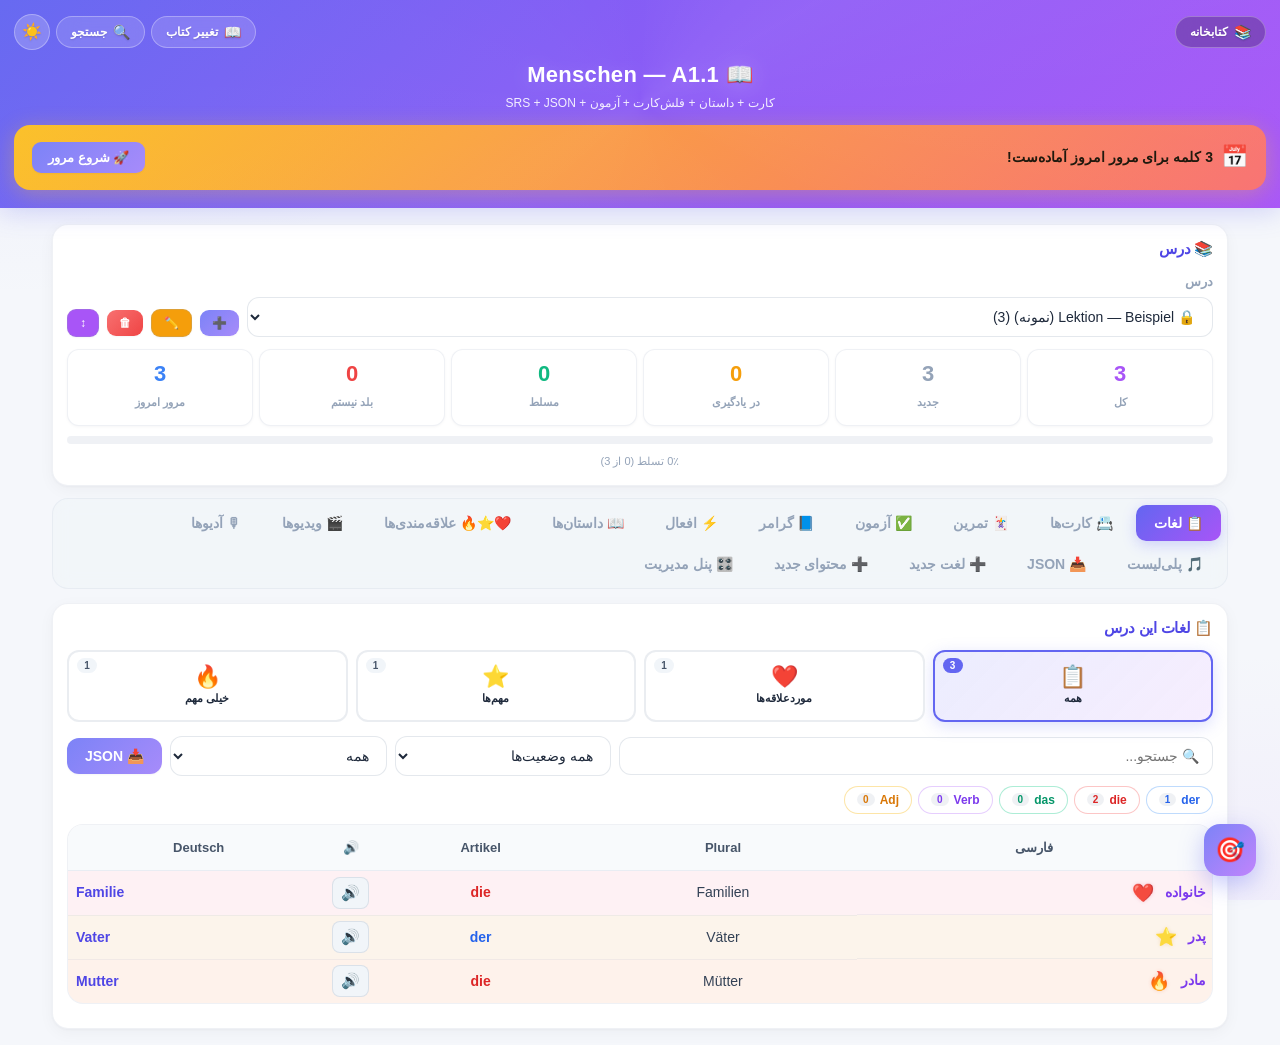
==== commit fb9845dd: "jls;d" ====
--- a/index.html
+++ b/index.html
@@ -1,713 +1,1527 @@
 <!DOCTYPE html>
 <html lang="fa" dir="rtl">
+
 <head>
-<meta charset="UTF-8">
-<meta name="viewport" content="width=device-width, initial-scale=1.0, viewport-fit=cover">
-<meta name="theme-color" content="#0f172a">
-<meta name="apple-mobile-web-app-capable" content="yes">
-<meta name="apple-mobile-web-app-status-bar-style" content="black-translucent">
-<title>German Vocab Pro</title>
-<link rel="stylesheet" href="./style/style.css">
+  <meta charset="UTF-8">
+  <meta name="viewport" content="width=device-width, initial-scale=1.0, viewport-fit=cover">
+  <meta name="theme-color" content="#0f172a">
+  <meta name="apple-mobile-web-app-capable" content="yes">
+  <meta name="apple-mobile-web-app-status-bar-style" content="black-translucent">
+  <title>JD Deutsch</title>
+
+  <meta name="description" content="اپلیکیشن جامع یادگیری لغات آلمانی">
+  <meta name="theme-color" content="#6366f1">
+  <link rel="manifest" href="./manifest.json?v=2">
+  <link rel="icon" type="image/png" sizes="192x192" href="./assets/icon-192.png?v=2">
+  <link rel="icon" type="image/png" sizes="512x512" href="./assets/icon-512.png">
+  <link rel="apple-touch-icon" href="./assets/icon-192.png?v=2">
+
+  <link rel="stylesheet" href="./style/style2.css">
 </head>
+
 <body>
 
-<!-- ============ BOOK LIBRARY ============ -->
-<div id="bookLibraryScreen" class="book-library-screen">
-  <div class="library-topbar">
-    <button class="theme-toggle-btn" id="themeToggleLibrary" title="تغییر تم">🌙</button>
-  </div>
-  <div class="library-hero">
-    <h1>📚 کتابخانه من</h1>
-    <p>یک کتاب انتخاب کن یا کتاب جدید اضافه کن</p>
-  </div>
-  <div class="library-container">
-    <div class="library-actions">
-      <button class="btn btn-primary btn-lg" id="libraryAddBookBtn">➕ کتاب جدید</button>
-      <button class="btn btn-lg" id="libraryImportBtn">📥 افزودن کتاب از JSON</button>
-    </div>
-    <div id="bookCardsGrid" class="book-cards-grid"></div>
-  </div>
-</div>
-
-<!-- ============ MAIN APP ============ -->
-<div id="mainApp" class="main-app hidden">
-
-<header>
-  <div class="header-top-bar">
-    <button class="header-back-btn" id="backToLibraryBtn">
-      <span class="hbtn-icon">📚</span>
-      <span class="hbtn-text">کتابخانه</span>
+  <!-- ============ BOOK LIBRARY ============ -->
+  <div id="bookLibraryScreen" class="book-library-screen">
+    <div class="library-topbar">
+      <button class="theme-toggle-btn" id="themeToggleLibrary" title="تغییر تم">🌙</button>
+    </div>
+    <div class="library-hero">
+      <h1>📚 کتابخانه من</h1>
+      <p>یک کتاب انتخاب کن یا کتاب جدید اضافه کن</p>
+    </div>
+    <div class="library-container">
+      <div class="library-actions">
+        <button class="btn btn-primary btn-lg" id="libraryAddBookBtn">➕ کتاب جدید</button>
+        <button class="btn btn-lg" id="libraryImportBtn">📥 افزودن کتاب از JSON</button>
+      </div>
+      <div id="bookCardsGrid" class="book-cards-grid"></div>
+    </div>
+  </div>
+
+  <!-- ============ MAIN APP ============ -->
+  <div id="mainApp" class="main-app hidden">
+
+    <header>
+      <div class="header-top-bar">
+        <button class="header-back-btn" id="backToLibraryBtn">
+          <span class="hbtn-icon">📚</span>
+          <span class="hbtn-text">کتابخانه</span>
+        </button>
+        <div class="header-actions-group">
+          <button class="header-action-btn" id="changeBookBtn" title="تغییر کتاب">
+            <span class="hbtn-icon">📖</span>
+            <span class="hbtn-text">تغییر کتاب</span>
+          </button>
+          <button class="header-action-btn" id="globalSearchBtn" title="جستجو">
+            <span class="hbtn-icon">🔍</span>
+            <span class="hbtn-text">جستجو</span>
+          </button>
+          <button class="header-action-btn header-theme-btn" id="themeToggleMain" title="تغییر تم">
+            <span class="hbtn-icon">🌙</span>
+          </button>
+        </div>
+      </div>
+      <h1 id="appTitle">🎓 German Vocab Pro</h1>
+      <p>کارت + داستان + فلش‌کارت + آزمون + SRS + JSON</p>
+      <div id="reviewBanner" class="review-banner hidden"></div>
+    </header>
+
+    <div class="container">
+
+      <!-- ═══ پنل درس + آمار ═══ -->
+      <div class="panel">
+        <h3>📚 درس</h3>
+        <div class="row">
+          <div style="flex:1;min-width:0;">
+            <label>درس</label>
+            <select id="lessonSelect"></select>
+          </div>
+          <div class="row tight" style="align-self:flex-end;flex:0 0 auto;">
+            <button class="btn btn-sm btn-primary" id="addLessonBtn" title="درس جدید">➕</button>
+            <button class="btn btn-sm" id="editLessonBtn" title="ویرایش نام درس"
+              style="background:var(--warning);color:#000;">✏️</button>
+            <button class="btn btn-sm btn-danger" id="delLessonBtn" title="حذف درس">🗑</button>
+            <button class="btn btn-sm" id="sortLessonsBtn" title="مرتب‌سازی درس‌ها"
+              style="background:var(--purple);color:#fff;">↕️</button>
+          </div>
+        </div>
+        <div id="lessonStatsBox" style="margin-top:12px;">
+          <div class="stats-grid" id="statsGrid"></div>
+          <div class="progress-wrap">
+            <div class="progress-fill" id="lessonProgress" style="width:0%"></div>
+          </div>
+          <div class="center muted" style="font-size:11px;margin-top:6px;" id="progressText">۰٪ تسلط</div>
+        </div>
+      </div>
+
+      <!-- ═══ نوار تب‌ها (۱۵ تب) ═══ -->
+      <div class="tabs">
+        <button class="tab active" data-tab="list">📋 لغات</button>
+        <button class="tab" data-tab="cards">📇 کارت‌ها</button>
+        <button class="tab" data-tab="practice">🃏 تمرین</button>
+        <button class="tab" data-tab="quiz">✅ آزمون</button>
+        <button class="tab" data-tab="grammar">📘 گرامر</button>
+        <button class="tab" data-tab="verbs">⚡ افعال</button>
+        <button class="tab" data-tab="stories">📖 داستان‌ها</button>
+        <button class="tab" data-tab="favorites">❤️⭐🔥 علاقه‌مندی‌ها</button>
+        <button class="tab" data-tab="videos">🎬 ویدیوها</button>
+        <button class="tab" data-tab="audios">🎙 آدیوها</button>
+        <button class="tab" data-tab="playlists">🎵 پلی‌لیست</button>
+        <button class="tab" data-tab="json">📥 JSON</button>
+        <button class="tab" data-tab="manage">➕ لغت جدید</button>
+        <button class="tab" data-tab="manage-story">➕ محتوای جدید</button>
+        <button class="tab" data-tab="admin">🎛️ پنل مدیریت</button>
+      </div>
+
+      <!-- ============ TAB LIST — لغات ============ -->
+      <div id="tab-list" class="tab-content">
+        <div class="panel">
+          <h3>📋 لغات این درس</h3>
+
+          <!-- فیلتر سریع ❤️⭐🔥 -->
+          <div class="quick-filter-bar">
+            <button class="quick-filter-btn active" id="qfAll" data-qf="all">
+              <span class="qf-icon">📋</span>
+              <span class="qf-label">همه</span>
+              <span class="qf-count" id="qfAllCount">0</span>
+            </button>
+            <button class="quick-filter-btn qf-heart" id="qfHeart" data-qf="heart">
+              <span class="qf-icon">❤️</span>
+              <span class="qf-label">موردعلاقه‌ها</span>
+              <span class="qf-count" id="qfHeartCount">0</span>
+            </button>
+            <button class="quick-filter-btn qf-star" id="qfStar" data-qf="star">
+              <span class="qf-icon">⭐</span>
+              <span class="qf-label">مهم‌ها</span>
+              <span class="qf-count" id="qfStarCount">0</span>
+            </button>
+            <button class="quick-filter-btn qf-fire" id="qfFire" data-qf="fire">
+              <span class="qf-icon">🔥</span>
+              <span class="qf-label">خیلی مهم</span>
+              <span class="qf-count" id="qfFireCount">0</span>
+            </button>
+          </div>
+
+          <div class="row" style="margin-bottom:10px;flex-wrap:wrap;gap:8px;">
+            <input id="searchBox" placeholder="🔍 جستجو..." style="flex:3;min-width:120px;">
+            <select id="filterStatus" style="flex:1;min-width:100px;">
+              <option value="all">همه وضعیت‌ها</option>
+              <option value="new">جدید</option>
+              <option value="learning">در یادگیری</option>
+              <option value="good">مسلط</option>
+              <option value="bad">بلد نیستم</option>
+            </select>
+            <select id="filterArticle" style="flex:1;min-width:100px;">
+              <option value="all">همه</option>
+              <option value="der">der</option>
+              <option value="die">die</option>
+              <option value="das">das</option>
+              <option value="Verb">فعل</option>
+              <option value="Adj">صفت</option>
+              <option value="Adv">قید</option>
+              <option value="noun">فقط اسم‌ها</option>
+              <option value="non-noun">غیر اسم</option>
+              <option value="none">بدون آرتیکل</option>
+            </select>
+            <select id="filterSpecial" style="display:none;">
+              <option value="all">همه</option>
+              <option value="heart">❤️</option>
+              <option value="star">⭐</option>
+              <option value="fire">🔥</option>
+            </select>
+            <button class="btn btn-primary" id="quickJsonBtn" style="flex:0 0 auto;">📥 JSON</button>
+            <input type="file" id="quickJsonFile" accept=".json,application/json" style="display:none;">
+          </div>
+          <div id="articleQuickFilters" style="display:flex;gap:6px;flex-wrap:wrap;margin-bottom:10px;"></div>
+          <div id="wordTableContainer"></div>
+        </div>
+      </div>
+
+      <!-- ============ TAB CARDS — کارت‌ها ============ -->
+      <div id="tab-cards" class="tab-content hidden">
+        <div class="panel">
+          <h3>📇 کارت‌های لغت این درس</h3>
+          <div class="row" style="margin-bottom:10px;flex-wrap:wrap;gap:8px;">
+            <input id="cardSearch" placeholder="🔍 جستجو..." style="flex:2;min-width:120px;">
+            <select id="cardFilter" style="flex:1;min-width:100px;">
+              <option value="all">همه</option>
+              <option value="new">جدید</option>
+              <option value="learning">در یادگیری</option>
+              <option value="good">مسلط</option>
+              <option value="bad">بلد نیستم</option>
+              <option value="has-example">با مثال</option>
+              <option value="no-example">بدون مثال</option>
+            </select>
+            <select id="cardArticleFilter" style="flex:1;min-width:100px;">
+              <option value="all">همه آرتیکل‌ها</option>
+              <option value="der">der</option>
+              <option value="die">die</option>
+              <option value="das">das</option>
+              <option value="Verb">فعل</option>
+              <option value="Adj">صفت</option>
+              <option value="Adv">قید</option>
+              <option value="noun">فقط اسم‌ها</option>
+              <option value="non-noun">غیر اسم</option>
+            </select>
+            <select id="cardSpecialFilter" style="flex:1;min-width:100px;">
+              <option value="all">همه</option>
+              <option value="heart">❤️</option>
+              <option value="star">⭐</option>
+              <option value="fire">🔥</option>
+            </select>
+          </div>
+          <div class="row tight" style="margin-bottom:10px;flex-wrap:wrap;">
+            <button class="btn btn-sm" id="cardSortAlpha">🔤 الفبایی</button>
+            <button class="btn btn-sm" id="cardSortRandom">🎲 تصادفی</button>
+            <button class="btn btn-sm" id="cardSortStatus">📊 بر اساس وضعیت</button>
+          </div>
+          <div id="cardsContainer"></div>
+        </div>
+      </div>
+
+      <!-- ═══════════════════════════════════════════════════════
+           ادامه در HTML-2:
+           - tab-practice
+           - tab-quiz
+           - tab-grammar
+           - tab-verbs
+           - tab-stories
+           - tab-favorites
+           ═══════════════════════════════════════════════════════ -->
+
+      <!-- ============ TAB PRACTICE — تمرین ============ -->
+      <div id="tab-practice" class="tab-content hidden">
+        <div id="practiceFolderView">
+          <div class="panel">
+            <h3>🎯 انتخاب پوشه تمرین</h3>
+            <div class="row" style="margin-bottom:10px;flex-wrap:wrap;gap:8px;">
+              <button class="auto-play-toggle on" id="autoPlayToggle" type="button">
+                <span class="toggle-indicator"></span>
+                <span id="autoPlayLabel">🔊 پخش خودکار: روشن</span>
+              </button>
+              <button class="btn btn-sm" id="flipDirectionFolderBtn" type="button">
+                🔄 جهت: <span id="directionLabel">آلمانی → فارسی</span>
+              </button>
+              <button class="btn btn-sm btn-warning" id="resetPracticeSettingsBtn" type="button">
+                ♻️ ریست تنظیمات
+              </button>
+            </div>
+            <div class="folder-grid" id="folderGrid"></div>
+            <div class="row" style="margin-top:10px;">
+              <button class="btn btn-primary btn-lg" id="startSrsBtn" style="flex:1;">⚡ مرور امروز (SRS)</button>
+            </div>
+          </div>
+
+          <div class="panel" style="border-color:var(--info);border-width:2px;">
+            <h3 style="color:var(--info);">🔤 تمرین اختصاصی آرتیکل (der/die/das)</h3>
+            <p class="muted" style="font-size:12px;margin-bottom:12px;">آرتیکل‌ها قلب زبان آلمانی‌اند! این تمرین فقط روی
+              جنسیت اسم‌ها کار می‌کند.</p>
+            <div class="article-practice-grid" id="articlePracticeGrid"></div>
+          </div>
+        </div>
+
+        <div id="practiceSession" class="hidden">
+          <div class="panel practice-panel">
+            <button class="practice-theater-close" id="practiceTheaterClose" title="بستن">✕</button>
+
+            <div class="quiz-header practice-top-bar">
+              <button class="btn btn-sm" id="exitPractice">⬅️ خروج</button>
+              <button class="btn btn-sm" id="prevPracticeBtn" disabled>◀️ قبلی</button>
+              <button class="btn btn-sm" id="flipDirectionBtn" title="تغییر جهت کارت">🔄 جهت</button>
+              <button class="auto-play-toggle" id="autoPlayToggleSession" type="button"
+                style="padding:4px 10px;font-size:11px;">
+                <span class="toggle-indicator" style="width:26px;height:14px;"></span>
+                <span id="autoPlayLabelSession">🔊</span>
+              </button>
+              <button class="btn btn-sm" id="muteAudioBtn" title="قطع صدا"
+                style="background:var(--danger);border-color:var(--danger);">🔇 قطع</button>
+              <button class="btn btn-sm" id="practiceHamburgerBtn" title="پوشه‌ها">☰</button>
+              <span id="practiceCounter">0 / 0</span>
+              <button class="btn btn-sm" id="practiceFullscreenBtn" title="نمایش بزرگ">⛶ بزرگ</button>
+            </div>
+
+            <div class="quiz-progress">
+              <div class="quiz-progress-fill" id="practiceProgress" style="width:0%"></div>
+            </div>
+
+            <div id="fcMode">
+              <div class="flashcard-stage" id="flashcardStage">
+                <div class="flashcard-inner" id="flashcardInner">
+                  <div class="fc-face fc-front">
+                    <div class="fc-art" id="fcArt"></div>
+                    <div class="fc-word" id="fcWord"></div>
+                    <div class="fc-hint">👆 برای دیدن معنی کلیک کن</div>
+                  </div>
+                  <div class="fc-face fc-back">
+                    <div class="fc-meaning" id="fcMeaning"></div>
+                    <div class="fc-example" id="fcExample"></div>
+                  </div>
+                </div>
+              </div>
+              <div class="row" style="margin-top:14px;flex-wrap:wrap;gap:8px;">
+                <button class="btn" id="fcSpeakBtn" style="flex:0 0 auto;">🔊</button>
+                <button class="btn btn-danger" data-rate="bad" style="flex:1;min-width:100px;">بلد نبودم ❌</button>
+                <button class="btn btn-warning" data-rate="medium" style="flex:1;min-width:100px;">نصفه ⚠️</button>
+                <button class="btn btn-success" data-rate="good" style="flex:1;min-width:100px;">بلدم ✔️</button>
+              </div>
+            </div>
+          </div>
+        </div>
+
+        <div class="practice-folder-menu hidden" id="practiceFolderMenu">
+          <div class="practice-folder-menu-head">
+            <strong>📁 پوشه‌ها</strong>
+            <button class="btn btn-sm" id="closeFolderMenuBtn">✕</button>
+          </div>
+          <div class="practice-folder-menu-list" id="practiceFolderMenuList"></div>
+        </div>
+      </div>
+
+      <!-- ============ TAB QUIZ — آزمون ============ -->
+      <div id="tab-quiz" class="tab-content hidden">
+        <div id="quizHome"></div>
+        <div id="quizSession" class="hidden"></div>
+        <div id="quizReport" class="hidden"></div>
+      </div>
+
+      <!-- ============ TAB GRAMMAR — گرامر ============ -->
+      <div id="tab-grammar" class="tab-content hidden">
+        <div class="panel">
+          <h3>📘 گرامر و نکات این درس</h3>
+          <div id="grammarList"></div>
+        </div>
+      </div>
+
+      <!-- ============ TAB VERBS — افعال ============ -->
+      <div id="tab-verbs" class="tab-content hidden">
+        <div class="panel">
+          <h3>⚡ افعال این درس</h3>
+          <p class="muted" style="font-size:12px;margin-bottom:12px;">
+            همه افعال با صرف کامل ضمایر. برای افزودن فعل جدید، کلمه‌ای با نوع <strong>Verb</strong> اضافه کن و
+            صرف‌های آن را در فیلد <strong>forms</strong> پر کن.
+          </p>
+          <div id="verbsList"></div>
+        </div>
+      </div>
+
+      <!-- ============ TAB STORIES — داستان‌ها ============ -->
+      <div id="tab-stories" class="tab-content hidden">
+        <div class="panel">
+          <h3>📖 محتوای این درس</h3>
+          <button class="btn btn-primary" id="addStoryBtn">➕ محتوای جدید</button>
+          <div id="contentTabs" class="content-tabs" style="margin-top:14px;"></div>
+          <div id="contentGrid" class="story-grid"></div>
+        </div>
+      </div>
+
+      <!-- ============ TAB FAVORITES — ❤️⭐🔥 ============ -->
+      <div id="tab-favorites" class="tab-content hidden">
+        <div class="panel">
+          <h3>❤️⭐🔥 علاقه‌مندی‌ها</h3>
+
+          <!-- ۳ سطح -->
+          <div class="quick-filter-bar fav-level-bar">
+            <button class="quick-filter-btn qf-heart active" data-fav-level="heart">
+              <span class="qf-icon">❤️</span>
+              <span class="qf-label">موردعلاقه</span>
+              <span class="qf-count" id="favHeartCount">0</span>
+            </button>
+            <button class="quick-filter-btn qf-star" data-fav-level="star">
+              <span class="qf-icon">⭐</span>
+              <span class="qf-label">مهم</span>
+              <span class="qf-count" id="favStarCount">0</span>
+            </button>
+            <button class="quick-filter-btn qf-fire" data-fav-level="fire">
+              <span class="qf-icon">🔥</span>
+              <span class="qf-label">خیلی مهم</span>
+              <span class="qf-count" id="favFireCount">0</span>
+            </button>
+          </div>
+
+          <!-- ۵ زیربخش -->
+          <div class="fav-type-tabs">
+            <button class="fav-type-btn active" data-fav-type="all">📚 همه</button>
+            <button class="fav-type-btn" data-fav-type="words">📝 لغات</button>
+            <button class="fav-type-btn" data-fav-type="sentences">💬 جملات</button>
+            <button class="fav-type-btn" data-fav-type="videos">🎬 ویدیوها</button>
+            <button class="fav-type-btn" data-fav-type="audios">🎙 آدیوها</button>
+          </div>
+
+          <!-- فیلتر درس + جستجو -->
+          <div class="row" style="margin-bottom:12px;flex-wrap:wrap;gap:8px;">
+            <input id="favSearch" placeholder="🔍 جستجو در علاقه‌مندی‌ها..." style="flex:3;min-width:120px;">
+            <select id="favLessonFilter" style="flex:1;min-width:120px;">
+              <option value="all">همه درس‌ها</option>
+            </select>
+            <button class="btn btn-primary btn-sm" id="favPracticeBtn" style="flex:0 0 auto;">🎯 تمرین</button>
+            <button class="btn btn-success btn-sm" id="favExportBtn" style="flex:0 0 auto;">📤 خروجی</button>
+          </div>
+
+          <!-- نمایش محتوا -->
+          <div id="favoritesContainer"></div>
+        </div>
+      </div>
+
+      <!-- ═══════════════════════════════════════════════════════
+           ادامه در HTML-3:
+           - tab-videos (۴ زیربخش)
+           - tab-audios (۵ زیربخش)
+           - tab-playlists (فیلتر)
+           - tab-json
+           - tab-manage
+           - tab-manage-story
+           - tab-admin
+           ═══════════════════════════════════════════════════════ -->
+
+      <!-- ============ TAB VIDEOS — ویدیوها ============ -->
+      <div id="tab-videos" class="tab-content hidden">
+        <!-- نوار زیربخش -->
+        <div class="media-sub-tabs">
+          <button class="media-sub-tab active" data-video-tab="home">🏠 خانه</button>
+          <button class="media-sub-tab" data-video-tab="playlists">🎵 پلی‌لیست</button>
+          <button class="media-sub-tab" data-video-tab="collections">📁 مجموعه</button>
+          <button class="media-sub-tab" data-video-tab="singles">🎬 تک</button>
+        </div>
+
+        <!-- ===== زیربخش: خانه ===== -->
+        <div id="videoTabHome" class="media-tab-panel">
+          <div id="fireVideosSliderSection" class="fire-slider-section hidden">
+            <div class="fire-slider-head">
+              <h3>🔥 ویدیوهای خیلی مهم</h3>
+              <button class="fire-slider-list-btn" id="fireVideosListBtn" title="نمایش همه">⋯</button>
+            </div>
+            <div class="fire-slider-wrap">
+              <div class="fire-slider" id="fireVideosSlider"></div>
+            </div>
+            <div class="fire-slider-dots" id="fireVideosDots"></div>
+          </div>
+
+          <div id="videoHomePlaylistsSection" class="panel hidden">
+            <div class="media-section-head">
+              <h3>🎵 پلی‌لیست‌های اخیر</h3>
+              <button class="btn btn-sm" data-goto-video-tab="playlists">مشاهده همه →</button>
+            </div>
+            <div id="videoHomePlaylistsGrid" class="playlists-grid"></div>
+          </div>
+
+          <div id="videoHomeCollectionsSection" class="panel hidden">
+            <div class="media-section-head">
+              <h3>📁 مجموعه‌های ویدیویی</h3>
+              <button class="btn btn-sm" data-goto-video-tab="collections">مشاهده همه →</button>
+            </div>
+            <div id="videoHomeCollectionsGrid" class="media-collections-grid"></div>
+          </div>
+
+          <div id="videoHomeSinglesSection" class="panel hidden">
+            <div class="media-section-head">
+              <h3>🎬 ویدیوهای تک</h3>
+              <button class="btn btn-sm" data-goto-video-tab="singles">مشاهده همه →</button>
+            </div>
+            <div id="videoHomeSinglesGrid" class="media-singles-grid"></div>
+          </div>
+
+          <div id="videoHomeEmpty" class="panel hidden">
+            <div class="empty">هنوز هیچ ویدیویی اضافه نشده — از پنل مدیریت یا دکمه‌های زیر اضافه کن</div>
+          </div>
+
+          <div class="panel">
+            <div class="row tight" style="flex-wrap:wrap;">
+              <button class="btn btn-primary" id="addVideoCollectionBtn">➕ مجموعه جدید</button>
+              <button class="btn" id="addSingleVideoBtn">➕ ویدیو تک</button>
+            </div>
+          </div>
+        </div>
+
+        <!-- ===== زیربخش: پلی‌لیست ===== -->
+        <div id="videoTabPlaylists" class="media-tab-panel hidden">
+          <div class="panel">
+            <div class="media-section-head">
+              <h3>🎵 پلی‌لیست‌های ویدیویی</h3>
+              <button class="btn btn-primary btn-sm" id="addVideoPlaylistBtn">➕ پلی‌لیست جدید</button>
+            </div>
+            <div id="videoPlaylistsGrid" class="playlists-grid"></div>
+          </div>
+        </div>
+
+        <!-- ===== زیربخش: مجموعه ===== -->
+        <div id="videoTabCollections" class="media-tab-panel hidden">
+          <div class="panel">
+            <div class="media-section-head">
+              <h3>📁 مجموعه‌های ویدیویی</h3>
+              <button class="btn btn-primary btn-sm" id="addVideoCollectionBtn2">➕ مجموعه جدید</button>
+            </div>
+            <div id="videoCollectionsGrid" class="media-collections-grid"></div>
+          </div>
+        </div>
+
+        <!-- ===== زیربخش: تک ===== -->
+        <div id="videoTabSingles" class="media-tab-panel hidden">
+          <div class="panel">
+            <div class="media-section-head">
+              <h3>🎬 ویدیوهای تک</h3>
+              <button class="btn btn-primary btn-sm" id="addSingleVideoBtn2">➕ ویدیو تک</button>
+            </div>
+            <div id="singleVideosGrid" class="media-singles-grid"></div>
+          </div>
+        </div>
+
+        <!-- View های داخلی -->
+        <div id="videoCollectionView" class="hidden"></div>
+        <div id="videoPlayerView" class="hidden"></div>
+      </div>
+
+      <!-- ============ TAB AUDIOS — آدیوها ============ -->
+      <div id="tab-audios" class="tab-content hidden">
+        <!-- نوار زیربخش -->
+        <div class="media-sub-tabs">
+          <button class="media-sub-tab active" data-audio-tab="home">🏠 خانه</button>
+          <button class="media-sub-tab" data-audio-tab="playlists">🎵 پلی‌لیست</button>
+          <button class="media-sub-tab" data-audio-tab="artists">🎤 خواننده</button>
+          <button class="media-sub-tab" data-audio-tab="collections">📁 مجموعه</button>
+          <button class="media-sub-tab" data-audio-tab="all">🎧 همه</button>
+        </div>
+
+        <!-- ===== زیربخش: خانه ===== -->
+        <div id="audioTabHome" class="media-tab-panel">
+          <div id="fireAudiosSliderSection" class="fire-slider-section hidden">
+            <div class="fire-slider-head">
+              <h3>🔥 آدیوهای خیلی مهم</h3>
+              <button class="fire-slider-list-btn" id="fireAudiosListBtn" title="نمایش همه">⋯</button>
+            </div>
+            <div class="fire-slider-wrap">
+              <div class="fire-slider" id="fireAudiosSlider"></div>
+            </div>
+            <div class="fire-slider-dots" id="fireAudiosDots"></div>
+          </div>
+
+          <div id="audioHomePlaylistsSection" class="panel hidden">
+            <div class="media-section-head">
+              <h3>🎵 پلی‌لیست‌های اخیر</h3>
+              <button class="btn btn-sm" data-goto-audio-tab="playlists">مشاهده همه →</button>
+            </div>
+            <div id="audioHomePlaylistsGrid" class="playlists-grid"></div>
+          </div>
+
+          <div id="audioHomeArtistsSection" class="panel hidden">
+            <div class="media-section-head">
+              <h3>🎤 خواننده‌ها</h3>
+              <button class="btn btn-sm" data-goto-audio-tab="artists">مشاهده همه →</button>
+            </div>
+            <div id="audioHomeArtistsGrid" class="artists-grid"></div>
+          </div>
+
+          <div id="audioHomeCollectionsSection" class="panel hidden">
+            <div class="media-section-head">
+              <h3>📁 مجموعه‌های آدیو</h3>
+              <button class="btn btn-sm" data-goto-audio-tab="collections">مشاهده همه →</button>
+            </div>
+            <div id="audioHomeCollectionsGrid" class="media-collections-grid"></div>
+          </div>
+
+          <div id="audioHomeEmpty" class="panel hidden">
+            <div class="empty">هنوز هیچ آدیویی اضافه نشده — از پنل مدیریت یا دکمه‌های زیر اضافه کن</div>
+          </div>
+
+          <div class="panel">
+            <div class="row tight" style="flex-wrap:wrap;">
+              <button class="btn btn-primary" id="addAudioCollectionBtn">➕ مجموعه جدید</button>
+              <button class="btn" id="addSingleAudioBtn">➕ آدیو تک</button>
+            </div>
+          </div>
+        </div>
+
+        <!-- ===== زیربخش: پلی‌لیست ===== -->
+        <div id="audioTabPlaylists" class="media-tab-panel hidden">
+          <div class="panel">
+            <div class="media-section-head">
+              <h3>🎵 پلی‌لیست‌های آدیو</h3>
+              <button class="btn btn-primary btn-sm" id="addAudioPlaylistBtn">➕ پلی‌لیست جدید</button>
+            </div>
+            <div id="audioPlaylistsGrid" class="playlists-grid"></div>
+          </div>
+        </div>
+
+        <!-- ===== زیربخش: خواننده ===== -->
+        <div id="audioTabArtists" class="media-tab-panel hidden">
+          <div class="panel">
+            <div class="media-section-head">
+              <h3>🎤 همه خواننده‌ها</h3>
+            </div>
+            <div id="audioArtistsGrid" class="artists-grid"></div>
+          </div>
+        </div>
+
+        <!-- ===== زیربخش: مجموعه ===== -->
+        <div id="audioTabCollections" class="media-tab-panel hidden">
+          <div class="panel">
+            <div class="media-section-head">
+              <h3>📁 مجموعه‌های آدیو</h3>
+              <button class="btn btn-primary btn-sm" id="addAudioCollectionBtn2">➕ مجموعه جدید</button>
+            </div>
+            <div id="audioCollectionsGrid" class="media-collections-grid"></div>
+          </div>
+        </div>
+
+        <!-- ===== زیربخش: همه ===== -->
+        <div id="audioTabAll" class="media-tab-panel hidden">
+          <div class="panel">
+            <div class="media-section-head" style="flex-wrap:wrap;">
+              <h3>🎧 همه آدیوها</h3>
+              <div class="row tight" style="gap:6px;">
+                <input id="audioAllSearch" placeholder="🔍 جستجو..." style="min-width:150px;">
+                <select id="audioAllSort">
+                  <option value="new">جدیدترین</option>
+                  <option value="alpha">الفبایی</option>
+                  <option value="duration">مدت زمان</option>
+                </select>
+              </div>
+            </div>
+            <div id="audioAllGrid" class="media-singles-grid"></div>
+          </div>
+        </div>
+
+        <!-- View های داخلی -->
+        <div id="audioCollectionView" class="hidden"></div>
+        <div id="audioArtistView" class="hidden"></div>
+        <div id="audioPlayerView" class="hidden"></div>
+      </div>
+
+      <!-- ============ TAB PLAYLISTS — پلی‌لیست ============ -->
+      <div id="tab-playlists" class="tab-content hidden">
+        <div id="playlistsHome">
+          <div class="panel">
+            <h3>🎵 پلی‌لیست‌های من</h3>
+
+            <div class="playlist-filter-bar">
+              <button class="playlist-filter-btn active" data-pl-filter="all">همه</button>
+              <button class="playlist-filter-btn" data-pl-filter="video">🎬 ویدیو</button>
+              <button class="playlist-filter-btn" data-pl-filter="audio">🎙 آدیو</button>
+              <button class="playlist-filter-btn" data-pl-filter="mixed">🔀 ترکیبی</button>
+            </div>
+
+            <div class="row" style="margin-bottom:12px;">
+              <button class="btn btn-primary" id="addPlaylistBtn">➕ پلی‌لیست جدید</button>
+              <button class="btn" id="exportAllPlaylistsBtn">📤 خروجی همه</button>
+            </div>
+            <div id="playlistsGrid" class="playlists-grid"></div>
+          </div>
+        </div>
+        <div id="playlistDetailView" class="hidden"></div>
+      </div>
+
+      <!-- ============ TAB JSON — JSON ============ -->
+      <div id="tab-json" class="tab-content hidden">
+        <div class="panel">
+          <h3>📂 افزودن از فایل JSON</h3>
+          <p class="muted" style="font-size:12px;margin-bottom:10px;line-height:1.8;">
+            فایل JSON رو بکش و اینجا رها کن یا کلیک کن.
+          </p>
+          <div id="bigDropZone" class="drop-zone">
+            <div class="dz-icon">📁</div>
+            <div class="dz-title">فایل JSON رو بکش و اینجا رها کن</div>
+            <div class="dz-sub">یا کلیک کن تا از پوشه‌های کامپیوترت انتخاب کنی</div>
+            <button class="btn btn-primary" id="browseFileBtn" type="button" style="pointer-events:none;">📂 انتخاب فایل
+              از کامپیوتر</button>
+            <input type="file" id="jsonFileInput" accept=".json,application/json" style="display:none;">
+          </div>
+          <div style="margin-top:12px;">
+            <label>🎯 مقصد پیش‌فرض (برای آرایه لغات بدون عنوان)</label>
+            <select id="fileTargetLesson"></select>
+          </div>
+          <div id="fileStatus" style="margin-top:12px;"></div>
+        </div>
+
+        <div class="panel">
+          <h3>📋 پیست JSON دستی</h3>
+          <textarea id="jsonInput" placeholder='{"lesson":"Lektion 2","words":[...]}'
+            style="min-height:160px;direction:ltr;text-align:left;font-family:monospace;font-size:12px;"></textarea>
+          <div style="margin-top:10px;">
+            <label>🎯 مقصد پیش‌فرض</label>
+            <select id="jsonTargetLesson"></select>
+          </div>
+          <div class="row tight" style="margin-top:10px;flex-wrap:wrap;">
+            <button class="btn btn-primary" id="importJsonBtn">➕ اضافه / ساخت درس</button>
+            <button class="btn" id="validateJsonBtn">🔍 بررسی</button>
+            <button class="btn" id="clearJsonBtn">🧹 پاک کردن</button>
+          </div>
+          <div id="jsonPreview" style="margin-top:10px;"></div>
+        </div>
+
+        <div class="panel">
+          <h3>📤 خروجی گرفتن</h3>
+          <div class="row tight" style="margin-top:10px;flex-wrap:wrap;">
+            <button class="btn btn-success" id="exportLessonBtn">📥 دانلود درس جاری</button>
+            <button class="btn btn-warning" id="exportBadBtn">❌ فقط بلد نیستم‌ها</button>
+            <button class="btn" id="exportHeartBtn" style="background:var(--heart-color);color:#fff;">❤️
+              موردعلاقه‌ها</button>
+            <button class="btn" id="exportStarBtn" style="background:var(--warning);color:#000;">⭐ مهم‌ها</button>
+            <button class="btn" id="exportFireBtn" style="background:var(--fire-color);color:#fff;">🔥 خیلی
+              مهم‌ها</button>
+            <button class="btn" id="exportAllBtn">💾 پشتیبان کامل</button>
+          </div>
+        </div>
+
+        <div class="panel" style="border-color: var(--purple); border-width: 2px;">
+          <h3 style="color: var(--purple);">📦 مدیریت کتاب کامل (JSON)</h3>
+          <div class="json-actions">
+            <button class="json-action-btn success" id="importFullBookBtn">
+              <div class="icon">📚</div>
+              <div class="label">افزودن کتاب جدید</div>
+              <div class="desc">یه کتاب کامل از فایل JSON</div>
+            </button>
+            <button class="json-action-btn danger" id="replaceFullBookBtn">
+              <div class="icon">🔄</div>
+              <div class="label">جایگزینی کامل</div>
+              <div class="desc">همه کتاب‌ها جایگزین می‌شن</div>
+            </button>
+            <button class="json-action-btn" id="exportFullBookBtn">
+              <div class="icon">📤</div>
+              <div class="label">خروجی کتاب جاری</div>
+              <div class="desc">کتاب انتخاب‌شده رو دانلود کن</div>
+            </button>
+            <button class="json-action-btn" id="exportAllBooksBtn">
+              <div class="icon">💾</div>
+              <div class="label">پشتیبان کل برنامه</div>
+              <div class="desc">همه کتاب‌ها و درس‌ها</div>
+            </button>
+          </div>
+          <input type="file" id="fullBookFileInput" accept=".json" style="display:none;">
+          <input type="file" id="replaceBookFileInput" accept=".json" style="display:none;">
+          <div id="fullBookStatus" style="margin-top:12px;"></div>
+        </div>
+      </div>
+
+      <!-- ============ TAB MANAGE — لغت جدید ============ -->
+      <div id="tab-manage" class="tab-content hidden">
+        <div class="panel">
+          <h3>➕ افزودن کلمه جدید</h3>
+          <div style="margin-bottom:10px;">
+            <label style="color:var(--warning);font-weight:600;">🎯 کلمه به کدوم درس اضافه بشه؟</label>
+            <select id="wordTargetLesson" style="font-weight:600;"></select>
+          </div>
+          <div class="row" style="margin-bottom:8px;flex-wrap:wrap;gap:8px;">
+            <div style="flex:2;min-width:120px;">
+              <label>کلمه آلمانی *</label>
+              <input id="wDe" placeholder="Apfel" dir="ltr">
+            </div>
+            <div style="flex:1;min-width:100px;">
+              <label>نوع کلمه</label>
+              <select id="wArt">
+                <option value="–">–</option>
+                <option value="der">der</option>
+                <option value="die">die</option>
+                <option value="das">das</option>
+                <option value="Verb">Verb</option>
+                <option value="Adj">Adj</option>
+                <option value="Adv">Adv</option>
+              </select>
+            </div>
+          </div>
+          <div class="row" style="margin-bottom:8px;flex-wrap:wrap;gap:8px;">
+            <div style="flex:1;min-width:100px;">
+              <label>جمع</label>
+              <input id="wPlural" placeholder="Äpfel" dir="ltr">
+            </div>
+            <div style="flex:1;min-width:100px;">
+              <label>ترجمه فارسی *</label>
+              <input id="wFa" placeholder="سیب">
+            </div>
+          </div>
+          <div class="row" style="margin-bottom:8px;">
+            <div style="flex:1;">
+              <label>جمله مثال</label>
+              <input id="wEx" placeholder="Der Apfel ist rot." dir="ltr">
+            </div>
+          </div>
+          <div class="row" style="margin-bottom:8px;">
+            <div style="flex:1;">
+              <label>ترجمه جمله</label>
+              <input id="wExMean" placeholder="سیب قرمز است.">
+            </div>
+          </div>
+          <div class="row" style="margin-bottom:8px;">
+            <div style="flex:1;">
+              <label>🎵 لینک صوتی جمله (اختیاری)</label>
+              <input id="wExAudio" placeholder="https://..." dir="ltr">
+            </div>
+          </div>
+          <div class="row" style="margin-bottom:8px;">
+            <div style="flex:1;">
+              <label>یادداشت</label>
+              <input id="wNote" placeholder="اختیاری">
+            </div>
+          </div>
+          <button class="btn btn-primary" id="saveWordBtn">💾 ذخیره کلمه</button>
+        </div>
+      </div>
+
+      <!-- ============ TAB MANAGE-STORY — محتوای جدید ============ -->
+      <div id="tab-manage-story" class="tab-content hidden">
+        <div class="panel">
+          <h3>📖 افزودن محتوای جدید</h3>
+          <div class="row" style="margin-bottom:10px;flex-wrap:wrap;gap:8px;">
+            <div style="flex:1;min-width:140px;">
+              <label>نوع محتوا</label>
+              <select id="contentTypeSelect">
+                <option value="story">📖 داستان</option>
+                <option value="letter-formal">📧 نامه رسمی</option>
+                <option value="letter-informal">💌 نامه غیررسمی</option>
+                <option value="dialogue">💬 دیالوگ</option>
+                <option value="chat-friendly">📱 چت دوستانه</option>
+                <option value="chat-formal">📱 چت رسمی</option>
+              </select>
+            </div>
+            <div style="flex:1;min-width:140px;">
+              <label>🎯 درس مقصد</label>
+              <select id="storyTargetLesson" style="font-weight:600;"></select>
+            </div>
+          </div>
+          <div class="row" style="margin-bottom:8px;">
+            <div style="flex:1;">
+              <label>عنوان *</label>
+              <input id="storyTitleInput" placeholder="Meine Familie">
+            </div>
+          </div>
+          <div class="row" style="margin-bottom:8px;">
+            <div style="flex:1;">
+              <label>لینک صوتی</label>
+              <input id="storyAudioInput" placeholder="https://..." dir="ltr">
+            </div>
+          </div>
+          <div class="row" style="margin-bottom:8px;flex-wrap:wrap;gap:8px;">
+            <div style="flex:1;min-width:120px;">
+              <label>آدرس عکس جلد</label>
+              <input id="storyCoverInput" placeholder="https://..." dir="ltr">
+            </div>
+            <div style="flex:0 0 100px;">
+              <label>رنگ جلد</label>
+              <input type="color" id="storyColorInput" value="#6366f1">
+            </div>
+          </div>
+          <div style="margin-bottom:8px;">
+            <label>جمله‌ها (هر خط: آلمانی | فارسی)</label>
+            <textarea id="storySentencesInput" placeholder="Das ist meine Familie. | این خانواده من است."
+              style="min-height:120px;"></textarea>
+          </div>
+          <div class="row tight" style="flex-wrap:wrap;">
+            <button class="btn btn-primary" id="saveStoryBtn">💾 ذخیره</button>
+            <button class="btn" id="cancelStoryEditBtn" style="display:none;">✕ لغو ویرایش</button>
+          </div>
+        </div>
+        <div class="panel">
+          <h3>📤/📥 پشتیبان‌گیری کامل</h3>
+          <div class="row tight" style="flex-wrap:wrap;">
+            <button class="btn btn-success" id="backupAllBtn">📦 دانلود پشتیبان</button>
+            <button class="btn btn-warning" id="resetBtn">♻️ ریست کامل</button>
+          </div>
+        </div>
+      </div>
+
+      <!-- ============ TAB ADMIN — پنل مدیریت ============ -->
+      <div id="tab-admin" class="tab-content hidden">
+        <div class="panel">
+          <h3>🎛️ پنل مدیریت</h3>
+          <p class="muted" style="font-size:12px;margin-bottom:14px;">
+            از اینجا می‌تونی مجموعه‌های ویدیو و آدیو بسازی، قسمت اضافه کنی، پلی‌لیست مدیریت کنی، و همه چیز رو بدون دست
+            زدن به JSON کنترل کنی.
+          </p>
+
+          <div class="admin-tabs">
+            <button class="admin-tab-btn active" data-admin-tab="videos">🎬 ویدیوها</button>
+            <button class="admin-tab-btn" data-admin-tab="audios">🎙 آدیوها</button>
+            <button class="admin-tab-btn" data-admin-tab="playlists">🎵 پلی‌لیست‌ها</button>
+            <button class="admin-tab-btn" data-admin-tab="export">📤 خروجی JSON</button>
+          </div>
+
+          <div id="adminVideosPanel" class="admin-panel">
+            <div class="row" style="margin-bottom:12px;flex-wrap:wrap;gap:8px;">
+              <button class="btn btn-primary" id="adminAddVideoCollectionBtn">➕ مجموعه ویدیو جدید</button>
+              <button class="btn" id="adminAddSingleVideoBtn">➕ ویدیو تک جدید</button>
+              <button class="btn btn-success" id="adminExportVideosBtn">📤 خروجی ویدیوها</button>
+            </div>
+            <div id="adminVideoCollectionsList" class="admin-list"></div>
+            <div id="adminSingleVideosList" class="admin-list" style="margin-top:14px;"></div>
+          </div>
+
+          <div id="adminAudiosPanel" class="admin-panel hidden">
+            <div class="row" style="margin-bottom:12px;flex-wrap:wrap;gap:8px;">
+              <button class="btn btn-primary" id="adminAddAudioCollectionBtn">➕ مجموعه آدیو جدید</button>
+              <button class="btn" id="adminAddSingleAudioBtn">➕ آدیو تک جدید</button>
+              <button class="btn btn-success" id="adminExportAudiosBtn">📤 خروجی آدیوها</button>
+            </div>
+            <div id="adminAudioCollectionsList" class="admin-list"></div>
+            <div id="adminSingleAudiosList" class="admin-list" style="margin-top:14px;"></div>
+          </div>
+
+          <div id="adminPlaylistsPanel" class="admin-panel hidden">
+            <div class="row" style="margin-bottom:12px;flex-wrap:wrap;gap:8px;">
+              <button class="btn btn-primary" id="adminAddPlaylistBtn">➕ پلی‌لیست جدید</button>
+              <button class="btn btn-success" id="adminExportPlaylistsBtn">📤 خروجی پلی‌لیست‌ها</button>
+            </div>
+            <div id="adminPlaylistsList" class="admin-list"></div>
+          </div>
+
+          <div id="adminExportPanel" class="admin-panel hidden">
+            <p class="muted" style="font-size:12px;margin-bottom:12px;line-height:1.8;">
+              خروجی JSON کامل شامل همه تغییرات (لغات + داستان‌ها + ویدیوها + آدیوها + پلی‌لیست‌ها).
+            </p>
+            <div class="row" style="flex-wrap:wrap;gap:8px;">
+              <button class="btn btn-success" id="adminExportAllBtn">💾 پشتیبان کامل</button>
+              <button class="btn btn-primary" id="adminExportLessonBtn">📥 خروجی درس جاری</button>
+              <button class="btn" id="adminExportBookBtn">📚 خروجی کتاب جاری</button>
+            </div>
+            <div style="margin-top:16px;">
+              <label>📋 JSON کامل (قابل کپی)</label>
+              <textarea id="adminJsonOutput" readonly
+                style="min-height:300px;direction:ltr;text-align:left;font-family:monospace;font-size:11px;width:100%;"></textarea>
+              <button class="btn btn-primary btn-sm" id="adminCopyJsonBtn" style="margin-top:8px;">📋 کپی</button>
+            </div>
+          </div>
+        </div>
+      </div>
+
+
+    </div> <!-- پایان .container -->
+  </div> <!-- پایان #mainApp -->
+  <!-- ═══════════════════════════════════════════════════════
+           ادامه در HTML-4:
+           - همه مودال‌ها
+           - مودال‌های جدید (media، playlist، grammar explain)
+           - پلیر شناور (Sticky Player)
+           - FAB
+           - Toast
+           - Script
+           - بستن html
+           ═══════════════════════════════════════════════════════ -->
+
+  <!-- ============ MODALS ============ -->
+
+  <!-- MODAL BOOK -->
+  <div class="modal-overlay" id="modalBook">
+    <div class="modal-box">
+      <h3 id="bookModalTitle">📚 کتاب جدید</h3>
+      <label>نام کتاب</label>
+      <input id="bookNameInput" placeholder="Menschen A1.1">
+      <label style="margin-top:8px;">سطح</label>
+      <select id="bookLevelInput">
+        <option>A1.1</option>
+        <option>A1.2</option>
+        <option>A2.1</option>
+        <option>A2.2</option>
+        <option>B1.1</option>
+        <option>B1.2</option>
+        <option>B2.1</option>
+        <option>B2.2</option>
+        <option>C1</option>
+        <option>C2</option>
+      </select>
+      <label style="margin-top:8px;">🎨 عکس جلد (اختیاری)</label>
+      <input id="bookCoverInput" placeholder="https://..." dir="ltr">
+      <div class="row tight" style="margin-top:14px;">
+        <button class="btn btn-primary" id="saveBookBtn">💾 ذخیره</button>
+        <button class="btn" id="cancelBookBtn">لغو</button>
+      </div>
+    </div>
+  </div>
+
+  <!-- MODAL LESSON -->
+  <div class="modal-overlay" id="modalLesson">
+    <div class="modal-box">
+      <h3 id="modalLessonTitle">➕ درس جدید</h3>
+      <label>عنوان درس</label>
+      <input id="lessonTitleInput" placeholder="Lektion 1">
+      <div class="row tight" style="margin-top:14px;">
+        <button class="btn btn-primary" id="saveLessonBtn">💾 ذخیره</button>
+        <button class="btn" id="cancelLessonBtn">لغو</button>
+      </div>
+    </div>
+  </div>
+
+  <!-- MODAL LESSON SORT -->
+  <div class="modal-overlay" id="modalLessonSort">
+    <div class="modal-box" style="max-width:600px;">
+      <h3>↕️ مرتب‌سازی درس‌ها</h3>
+      <p class="muted" style="font-size:12px;margin-bottom:14px;">
+        با کشیدن دسته (⠿) یا دکمه‌های ⬆️/⬇️ ترتیب درس‌ها رو تغییر بده. درس نمونه (🔒) قابل جابه‌جایی نیست.
+      </p>
+      <ul class="lesson-sort-list" id="lessonSortList"></ul>
+      <div class="row tight" style="margin-top:14px;justify-content:center;">
+        <button class="btn" id="closeLessonSortBtn">بستن</button>
+      </div>
+    </div>
+  </div>
+
+  <!-- MODAL DELETE BOOK -->
+  <div class="modal-overlay" id="modalDeleteBook">
+    <div class="modal-box">
+      <h3 style="color:var(--danger);">⚠️ حذف کامل کتاب</h3>
+      <p style="font-size:14px;line-height:1.7;margin-bottom:14px;">
+        این کار کتاب «<strong id="delBookName">...</strong>» و همه محتوایش را حذف می‌کند.
+      </p>
+      <div
+        style="background:rgba(239,68,68,0.1);border:1px solid var(--danger);border-radius:8px;padding:12px;font-size:12px;color:var(--danger);margin-bottom:14px;">
+        ⚠️ برگشت‌پذیر نیست!
+      </div>
+      <label>برای تأیید، نام کتاب را تایپ کن:</label>
+      <input id="delBookConfirmInput" placeholder="نام کتاب...">
+      <div class="row tight" style="margin-top:14px;">
+        <button class="btn btn-danger" id="confirmDeleteBookBtn" disabled>🗑 حذف کامل</button>
+        <button class="btn" id="cancelDeleteBookBtn">لغو</button>
+      </div>
+    </div>
+  </div>
+
+  <!-- MODAL LIBRARY JSON IMPORT -->
+  <div class="modal-overlay" id="modalLibraryImport">
+    <div class="modal-box" style="max-width:600px;">
+      <h3>📥 افزودن کتاب از JSON</h3>
+      <p class="muted" style="font-size:12px;line-height:1.8;margin-bottom:14px;">
+        از یکی از روش‌های زیر کتاب کامل اضافه کن:
+      </p>
+      <div class="import-methods">
+        <div class="import-method-card" id="libImportFileCard">
+          <div class="imc-icon">📁</div>
+          <div class="imc-body">
+            <div class="imc-title">انتخاب فایل از کامپیوتر</div>
+            <div class="imc-desc">فایل JSON کتاب رو انتخاب کن</div>
+          </div>
+        </div>
+        <div class="import-method-card" id="libImportUrlCard">
+          <div class="imc-icon">🔗</div>
+          <div class="imc-body">
+            <div class="imc-title">دریافت از لینک (URL)</div>
+            <div class="imc-desc">آدرس JSON کتاب رو وارد کن</div>
+          </div>
+        </div>
+        <div class="import-method-card" id="libImportPasteCard">
+          <div class="imc-icon">📋</div>
+          <div class="imc-body">
+            <div class="imc-title">پیست متن JSON</div>
+            <div class="imc-desc">مستقیم JSON رو پیست کن</div>
+          </div>
+        </div>
+      </div>
+      <div id="libImportUrlBox" class="hidden" style="margin-top:12px;">
+        <label>آدرس JSON کتاب:</label>
+        <input id="libImportUrlInput" placeholder="https://example.com/book.json" dir="ltr">
+        <div class="row tight" style="margin-top:8px;">
+          <button class="btn btn-primary" id="libImportUrlFetchBtn">⬇️ دریافت و افزودن</button>
+          <button class="btn" id="libImportUrlCancelBtn">لغو</button>
+        </div>
+        <div id="libImportUrlStatus" style="margin-top:10px;"></div>
+      </div>
+      <div id="libImportPasteBox" class="hidden" style="margin-top:12px;">
+        <label>متن JSON کتاب:</label>
+        <textarea id="libImportPasteInput" placeholder='{"name":"Menschen A1.1","level":"A1.1","lessons":[...]}'
+          style="min-height:140px;direction:ltr;text-align:left;font-family:monospace;font-size:12px;"></textarea>
+        <div class="row tight" style="margin-top:8px;">
+          <button class="btn btn-primary" id="libImportPasteAddBtn">➕ افزودن</button>
+          <button class="btn" id="libImportPasteCancelBtn">لغو</button>
+        </div>
+        <div id="libImportPasteStatus" style="margin-top:10px;"></div>
+      </div>
+      <input type="file" id="libImportFileInput" accept=".json,application/json" style="display:none;">
+      <div class="row tight" style="margin-top:14px;justify-content:center;">
+        <button class="btn" id="cancelLibraryImportBtn">بستن</button>
+      </div>
+    </div>
+  </div>
+
+  <!-- MODAL IMPORT BOOK -->
+  <div class="modal-overlay" id="modalImportBook">
+    <div class="modal-box">
+      <h3>📥 وارد کردن کتاب از JSON</h3>
+      <div id="importBookInfo"></div>
+      <label>چه کاری انجام بشه؟</label>
+      <div style="display:flex;flex-direction:column;gap:8px;margin-bottom:14px;">
+        <button class="btn btn-primary" id="importAsNewBookBtn" style="text-align:right;padding:12px;">
+          <div style="font-weight:700;margin-bottom:2px;">➕ کتاب جدید</div>
+          <div style="font-size:11px;opacity:0.9;">یه کتاب جدید اضافه می‌شه</div>
+        </button>
+        <button class="btn btn-warning" id="importAsReplaceBtn" style="text-align:right;padding:12px;color:#000;">
+          <div style="font-weight:700;margin-bottom:2px;">🔄 جایگزینی</div>
+          <div style="font-size:11px;opacity:0.8;">با یه کتاب موجود جایگزین می‌شه</div>
+        </button>
+      </div>
+      <div class="row tight" style="justify-content:center;">
+        <button class="btn" id="cancelImportBookBtn">لغو</button>
+      </div>
+    </div>
+  </div>
+
+  <!-- MODAL NEW BOOK FROM IMPORT -->
+  <div class="modal-overlay" id="modalNewBookFromImport">
+    <div class="modal-box">
+      <h3>📚 تنظیمات کتاب جدید</h3>
+      <label>نام کتاب</label>
+      <input id="newBookNameInput" placeholder="Menschen A1.1">
+      <label style="margin-top:8px;">سطح</label>
+      <select id="newBookLevelInput">
+        <option>A1.1</option>
+        <option>A1.2</option>
+        <option>A2.1</option>
+        <option>A2.2</option>
+        <option>B1.1</option>
+        <option>B1.2</option>
+        <option>B2.1</option>
+        <option>B2.2</option>
+        <option>C1</option>
+        <option>C2</option>
+      </select>
+      <label style="margin-top:8px;">🎨 عکس جلد</label>
+      <input id="newBookCoverInput" placeholder="https://..." dir="ltr">
+      <div style="margin-top:10px;padding:10px;background:var(--bg-3);border-radius:8px;font-size:12px;">
+        <div style="color:var(--muted);margin-bottom:4px;">📊 محتوای کتاب:</div>
+        <div id="newBookStatsPreview"></div>
+      </div>
+      <div class="row tight" style="margin-top:14px;">
+        <button class="btn btn-primary" id="confirmNewBookBtn" style="flex:1;">✅ ایجاد کتاب</button>
+        <button class="btn" id="cancelNewBookBtn">لغو</button>
+      </div>
+    </div>
+  </div>
+
+  <!-- MODAL REPLACE TARGET BOOK -->
+  <div class="modal-overlay" id="modalReplaceTargetBook">
+    <div class="modal-box">
+      <h3>🔄 جایگزینی با کتاب موجود</h3>
+      <p class="muted" style="font-size:12px;margin-bottom:12px;">
+        یه کتاب انتخاب کن. محتوای فایل داخل اون جایگزین می‌شه.
+      </p>
+      <label>کتاب مقصد</label>
+      <select id="replaceTargetSelect"></select>
+      <div
+        style="margin-top:10px;padding:10px;background:rgba(239,68,68,0.1);border:1px solid var(--danger);border-radius:8px;font-size:12px;color:var(--danger);">
+        ⚠️ تمام درس‌ها جایگزین می‌شن (درس نمونه حفظ می‌شه)!
+      </div>
+      <div class="row tight" style="margin-top:14px;">
+        <button class="btn btn-danger" id="confirmReplaceBookBtn" style="flex:1;">🔄 جایگزین کن</button>
+        <button class="btn" id="cancelReplaceBookBtn">لغو</button>
+      </div>
+    </div>
+  </div>
+
+  <!-- MODAL GLOBAL SEARCH -->
+  <div class="modal-overlay" id="modalGlobalSearch">
+    <div class="modal-box" style="max-width:700px;">
+      <h3>🔍 جستجوی سراسری در کتاب</h3>
+      <p class="muted" style="font-size:12px;margin-bottom:12px;">
+        در تمام لغات همه درس‌های کتاب «<strong id="globalSearchBookName"></strong>» جستجو می‌کنه
+      </p>
+      <input id="globalSearchInput" placeholder="🔍 کلمه آلمانی یا معنی فارسی..." autocomplete="off">
+      <div id="globalSearchResults" style="margin-top:14px;max-height:60vh;overflow-y:auto;"></div>
+      <div class="row tight" style="margin-top:14px;justify-content:center;">
+        <button class="btn" id="closeGlobalSearchBtn">بستن</button>
+      </div>
+    </div>
+  </div>
+
+  <!-- MODAL BOOK PICKER -->
+  <div class="modal-overlay" id="modalBookPicker">
+    <div class="modal-box" style="max-width:900px;">
+      <div class="book-picker-head">
+        <h3 style="margin:0;">📚 انتخاب کتاب</h3>
+        <div style="display:flex;gap:6px;flex-wrap:wrap;">
+          <button class="btn btn-primary btn-sm" id="bookPickerAddBtn">➕ کتاب جدید</button>
+          <button class="btn btn-sm" id="bookPickerImportBtn">📥 افزودن از JSON</button>
+          <button class="btn btn-sm" id="closeBookPickerBtn">✕</button>
+        </div>
+      </div>
+      <div id="bookPickerGrid" class="book-cards-grid" style="margin-top:14px;"></div>
+    </div>
+  </div>
+
+  <!-- MODAL WORD VIEW -->
+  <div class="word-view-modal" id="wordViewModal">
+    <div class="word-view-content" id="wordViewContent"></div>
+  </div>
+
+  <!-- MODAL WORD EDIT -->
+  <div class="word-edit-modal" id="wordEditModal">
+    <div class="word-edit-content" id="wordEditContent"></div>
+  </div>
+
+  <!-- MODAL STORY READER -->
+  <div class="story-reader-modal" id="storyReaderModal">
+    <div class="story-reader-content">
+      <button class="story-reader-close" id="closeStoryReader">✕</button>
+      <div class="story-reader-body-wrap" id="storyReaderBody"
+        style="display:flex;flex-direction:column;flex:1;min-height:0;overflow:hidden;"></div>
+    </div>
+  </div>
+
+  <!-- MODAL WORD TOOLTIP -->
+  <div class="word-tooltip-modal" id="wordTooltipModal">
+    <div class="word-tooltip-content" id="wordTooltipContent"></div>
+  </div>
+
+  <!-- ═══════════════════════════════════════════════════════
+       مودال‌های جدید
+       ═══════════════════════════════════════════════════════ -->
+
+  <!-- MODAL MEDIA COLLECTION -->
+  <div class="modal-overlay" id="modalMediaCollection">
+    <div class="modal-box" style="max-width:560px;">
+      <h3 id="mediaCollectionTitle">➕ مجموعه جدید</h3>
+      <label>عنوان مجموعه *</label>
+      <input id="mediaCollectionTitleInput" placeholder="مثلاً: آموزش نصرت">
+      <label style="margin-top:8px;">توضیحات</label>
+      <textarea id="mediaCollectionDescInput" placeholder="توضیح کوتاه درباره این مجموعه..."
+        style="min-height:80px;"></textarea>
+      <div class="row" style="margin-top:8px;flex-wrap:wrap;gap:8px;">
+        <div style="flex:1;min-width:120px;">
+          <label>🖼 عکس کاور</label>
+          <input id="mediaCollectionCoverInput" placeholder="https://..." dir="ltr">
+        </div>
+        <div style="flex:0 0 100px;">
+          <label>🎨 رنگ</label>
+          <input type="color" id="mediaCollectionColorInput" value="#6366f1">
+        </div>
+      </div>
+      <div class="row tight" style="margin-top:14px;">
+        <button class="btn btn-primary" id="saveMediaCollectionBtn" style="flex:1;">💾 ذخیره</button>
+        <button class="btn" id="cancelMediaCollectionBtn">لغو</button>
+      </div>
+    </div>
+  </div>
+
+  <!-- MODAL MEDIA EPISODE -->
+  <div class="modal-overlay" id="modalMediaEpisode">
+    <div class="modal-box" style="max-width:640px;">
+      <h3 id="mediaEpisodeTitle">➕ قسمت جدید</h3>
+      <label>عنوان قسمت *</label>
+      <input id="mediaEpisodeTitleInput" placeholder="مثلاً: قسمت ۱ - معرفی">
+      <label style="margin-top:8px;">توضیحات</label>
+      <textarea id="mediaEpisodeDescInput" placeholder="توضیح کوتاه..." style="min-height:60px;"></textarea>
+
+      <div style="margin-top:10px;">
+        <label>📎 منبع</label>
+        <div class="row" style="gap:6px;flex-wrap:wrap;">
+          <label style="display:flex;align-items:center;gap:4px;font-weight:600;font-size:13px;cursor:pointer;">
+            <input type="radio" name="mediaSourceType" value="url" checked style="width:auto;"> 🔗 لینک
+          </label>
+          <label style="display:flex;align-items:center;gap:4px;font-weight:600;font-size:13px;cursor:pointer;">
+            <input type="radio" name="mediaSourceType" value="upload" style="width:auto;"> 📁 آپلود فایل
+          </label>
+        </div>
+      </div>
+
+      <div id="mediaUrlBox" style="margin-top:10px;">
+        <label>آدرس (URL یا YouTube یا آپارات)</label>
+        <input id="mediaEpisodeUrlInput" placeholder="https://..." dir="ltr">
+      </div>
+
+      <div id="mediaUploadBox" class="hidden" style="margin-top:10px;">
+        <label>انتخاب فایل (حداکثر ۵ مگابایت — تبدیل به Base64)</label>
+        <input type="file" id="mediaEpisodeFileInput" accept="video/*,audio/*">
+        <div id="mediaUploadStatus" class="muted" style="font-size:11px;margin-top:4px;"></div>
+      </div>
+
+      <div class="row" style="margin-top:10px;flex-wrap:wrap;gap:8px;">
+        <div style="flex:1;min-width:120px;">
+          <label>🖼 عکس کاور</label>
+          <input id="mediaEpisodeCoverInput" placeholder="https://..." dir="ltr">
+        </div>
+        <div style="flex:0 0 100px;">
+          <label>⏱ مدت</label>
+          <input id="mediaEpisodeDurationInput" placeholder="05:20" dir="ltr">
+        </div>
+      </div>
+
+      <div style="margin-top:10px;">
+        <label>🎤 خواننده / سازنده (اختیاری)</label>
+        <input id="mediaEpisodeArtistInput" placeholder="مثلاً: نصرت" dir="ltr">
+      </div>
+
+      <div style="margin-top:10px;padding:10px;background:var(--bg-3);border-radius:8px;">
+        <label style="margin-bottom:6px;display:block;font-weight:700;font-size:12px;">🎯 علامت‌گذاری (یکی رو انتخاب
+          کن):</label>
+        <div style="display:flex;gap:12px;flex-wrap:wrap;">
+          <label style="display:flex;align-items:center;gap:4px;font-size:13px;cursor:pointer;">
+            <input type="radio" name="mediaEpisodeMark" value="none" checked style="width:auto;"> هیچ
+          </label>
+          <label style="display:flex;align-items:center;gap:4px;font-size:13px;cursor:pointer;">
+            <input type="radio" name="mediaEpisodeMark" value="heart" style="width:auto;"> ❤️ موردعلاقه
+          </label>
+          <label style="display:flex;align-items:center;gap:4px;font-size:13px;cursor:pointer;">
+            <input type="radio" name="mediaEpisodeMark" value="star" style="width:auto;"> ⭐ مهم
+          </label>
+          <label style="display:flex;align-items:center;gap:4px;font-size:13px;cursor:pointer;">
+            <input type="radio" name="mediaEpisodeMark" value="fire" style="width:auto;"> 🔥 خیلی مهم
+          </label>
+        </div>
+      </div>
+
+      <div class="row tight" style="margin-top:14px;">
+        <button class="btn btn-primary" id="saveMediaEpisodeBtn" style="flex:1;">💾 ذخیره</button>
+        <button class="btn" id="cancelMediaEpisodeBtn">لغو</button>
+      </div>
+    </div>
+  </div>
+
+  <!-- MODAL DIALOGUE -->
+  <div class="modal-overlay" id="modalDialogue">
+    <div class="modal-box" style="max-width:620px;">
+      <h3>📝 دیالوگ‌های قسمت</h3>
+      <div id="dialogueListBox" style="max-height:300px;overflow-y:auto;margin-bottom:14px;"></div>
+      <div style="padding:12px;background:var(--bg-3);border-radius:8px;">
+        <label style="font-weight:700;font-size:13px;margin-bottom:8px;display:block;">➕ دیالوگ جدید:</label>
+        <div class="row" style="margin-bottom:8px;flex-wrap:wrap;gap:8px;">
+          <div style="flex:0 0 90px;">
+            <label>⏱ زمان</label>
+            <input id="dialogueTimeInput" placeholder="00:15" dir="ltr">
+          </div>
+          <div style="flex:0 0 80px;">
+            <label>👤 گوینده</label>
+            <input id="dialogueSpeakerInput" placeholder="A">
+          </div>
+        </div>
+        <div class="row" style="margin-bottom:8px;">
+          <div style="flex:1;">
+            <label>🇩🇪 آلمانی *</label>
+            <input id="dialogueDeInput" placeholder="Guten Tag!" dir="ltr">
+          </div>
+        </div>
+        <div class="row" style="margin-bottom:8px;">
+          <div style="flex:1;">
+            <label>🇮🇷 فارسی *</label>
+            <input id="dialogueFaInput" placeholder="روز بخیر!">
+          </div>
+        </div>
+        <button class="btn btn-primary btn-sm" id="addDialogueLineBtn">➕ افزودن</button>
+      </div>
+      <div class="row tight" style="margin-top:14px;justify-content:center;">
+        <button class="btn" id="closeDialogueModalBtn">بستن</button>
+      </div>
+    </div>
+  </div>
+
+  <!-- MODAL PLAYLIST -->
+  <div class="modal-overlay" id="modalPlaylist">
+    <div class="modal-box">
+      <h3 id="playlistModalTitle">➕ پلی‌لیست جدید</h3>
+      <label>نام پلی‌لیست *</label>
+      <input id="playlistNameInput" placeholder="مثلاً: آهنگ‌های صبح">
+      <div style="margin-top:8px;">
+        <label>نوع رسانه</label>
+        <select id="playlistMediaTypeInput">
+          <option value="mixed">🔀 ترکیبی</option>
+          <option value="audio">🎙 آدیو</option>
+          <option value="video">🎬 ویدیو</option>
+        </select>
+      </div>
+      <div class="row" style="margin-top:8px;flex-wrap:wrap;gap:8px;">
+        <div style="flex:1;min-width:120px;">
+          <label>🖼 کاور</label>
+          <input id="playlistCoverInput" placeholder="https://..." dir="ltr">
+        </div>
+        <div style="flex:0 0 100px;">
+          <label>🎨 رنگ</label>
+          <input type="color" id="playlistColorInput" value="#a855f7">
+        </div>
+      </div>
+      <div class="row tight" style="margin-top:14px;">
+        <button class="btn btn-primary" id="savePlaylistBtn" style="flex:1;">💾 ذخیره</button>
+        <button class="btn" id="cancelPlaylistBtn">لغو</button>
+      </div>
+    </div>
+  </div>
+
+  <!-- MODAL ADD TO PLAYLIST -->
+  <div class="modal-overlay" id="modalAddToPlaylist">
+    <div class="modal-box">
+      <h3>➕ افزودن به پلی‌لیست</h3>
+      <p class="muted" style="font-size:12px;margin-bottom:12px;">
+        «<strong id="addToPlaylistItemName"></strong>» رو به کدوم پلی‌لیست‌ها اضافه کنم؟
+      </p>
+      <div id="playlistCheckboxesBox"
+        style="display:flex;flex-direction:column;gap:6px;max-height:300px;overflow-y:auto;"></div>
+      <div style="margin-top:12px;padding-top:12px;border-top:1px solid var(--border);">
+        <label style="font-size:12px;font-weight:700;">➕ یا پلی‌لیست جدید:</label>
+        <div class="row" style="margin-top:6px;gap:6px;">
+          <input id="newPlaylistNameFromModal" placeholder="اسم پلی‌لیست جدید" style="flex:1;">
+          <button class="btn btn-primary btn-sm" id="createPlaylistFromModal">➕ ساخت</button>
+        </div>
+      </div>
+      <div class="row tight" style="margin-top:14px;justify-content:center;">
+        <button class="btn btn-primary" id="confirmAddToPlaylistBtn">✅ ذخیره</button>
+        <button class="btn" id="cancelAddToPlaylistBtn">لغو</button>
+      </div>
+    </div>
+  </div>
+
+  <!-- MODAL GRAMMAR EXPLAIN -->
+  <div class="modal-overlay" id="modalGrammarExplain">
+    <div class="modal-box" style="max-width:700px;">
+      <h3>📖 ساختار جمله</h3>
+      <div id="grammarExplainContent"></div>
+      <div class="row tight" style="margin-top:14px;justify-content:center;">
+        <button class="btn" id="closeGrammarExplainBtn">بستن</button>
+      </div>
+    </div>
+  </div>
+
+  <!-- MODAL FIRE AUDIOS LIST -->
+  <div class="modal-overlay" id="modalFireAudiosList">
+    <div class="modal-box" style="max-width:700px;">
+      <h3>🔥 همه آدیوهای خیلی مهم</h3>
+      <div id="fireAudiosListBox" style="max-height:60vh;overflow-y:auto;margin-top:12px;"></div>
+      <div class="row tight" style="margin-top:14px;justify-content:center;">
+        <button class="btn" id="closeFireAudiosListBtn">بستن</button>
+      </div>
+    </div>
+  </div>
+
+  <!-- ═══════════════════════════════════════════════════════
+       پلیر شناور (Sticky Player)
+       ═══════════════════════════════════════════════════════ -->
+  <div id="stickyPlayer" class="sticky-player hidden">
+    <div class="sticky-player-cover" id="stickyPlayerCover">
+      <div class="sticky-player-cover-fallback" id="stickyPlayerCoverFallback">🎵</div>
+    </div>
+    <div class="sticky-player-info">
+      <div class="sticky-player-title" id="stickyPlayerTitle">—</div>
+      <div class="sticky-player-subtitle" id="stickyPlayerSubtitle">—</div>
+    </div>
+    <div class="sticky-player-controls">
+      <button class="sticky-btn" id="stickyPrevBtn" title="قبلی">⏮</button>
+      <button class="sticky-btn sticky-play-btn" id="stickyPlayBtn" title="پخش">▶</button>
+      <button class="sticky-btn" id="stickyNextBtn" title="بعدی">⏭</button>
+    </div>
+    <div class="sticky-player-progress-wrap">
+      <input type="range" id="stickyProgress" class="sticky-progress" min="0" max="100" value="0" step="0.1">
+      <div class="sticky-time">
+        <span id="stickyCurrent">0:00</span>
+        <span id="stickyDuration">0:00</span>
+      </div>
+    </div>
+    <div class="sticky-player-extra">
+      <button class="sticky-btn" id="stickyDownloadBtn" title="دانلود">⬇</button>
+      <button class="sticky-btn" id="stickyPlaylistBtn" title="پلی‌لیست">📋</button>
+      <button class="sticky-btn sticky-close-btn" id="stickyCloseBtn" title="بستن">✕</button>
+    </div>
+    <audio id="stickyAudioEl" preload="metadata"></audio>
+  </div>
+
+  <!-- FAB مطابق نمونه ارسالی؛ آیتم‌ها به تب‌های واقعی سایت متصل‌اند -->
+  <div id="fabContainer" class="fab-container">
+    <button id="fabBtn" class="fab-btn" title="منوی سریع" aria-label="منوی سریع">
+      <span id="fabIcon" class="fab-icon">🎯</span>
     </button>
-    <div class="header-actions-group">
-      <button class="header-action-btn" id="changeBookBtn" title="تغییر کتاب">
-        <span class="hbtn-icon">📖</span>
-        <span class="hbtn-text">تغییر کتاب</span>
-      </button>
-      <button class="header-action-btn" id="globalSearchBtn" title="جستجو">
-        <span class="hbtn-icon">🔍</span>
-        <span class="hbtn-text">جستجو</span>
-      </button>
-      <button class="header-action-btn header-theme-btn" id="themeToggleMain" title="تغییر تم">
-        <span class="hbtn-icon">🌙</span>
-      </button>
-    </div>
-  </div>
-  <h1 id="appTitle">🎓 German Vocab Pro</h1>
-  <p>کارت + داستان + فلش‌کارت + آزمون + SRS + JSON</p>
-  <div id="reviewBanner" class="review-banner hidden"></div>
-</header>
-
-<div class="container">
-
-  <div class="panel">
-    <h3>📚 درس</h3>
-    <div class="row">
-      <div style="flex:1;min-width:0;">
-        <label>درس</label>
-        <select id="lessonSelect"></select>
-      </div>
-      <div class="row tight" style="align-self:flex-end;flex:0 0 auto;">
-        <button class="btn btn-sm btn-primary" id="addLessonBtn" title="درس جدید">➕</button>
-        <button class="btn btn-sm" id="editLessonBtn" title="ویرایش نام درس" style="background:var(--warning);color:#000;">✏️</button>
-        <button class="btn btn-sm btn-danger" id="delLessonBtn" title="حذف درس">🗑</button>
-      </div>
-    </div>
-    <div id="lessonStatsBox" style="margin-top:12px;">
-      <div class="stats-grid" id="statsGrid"></div>
-      <div class="progress-wrap">
-        <div class="progress-fill" id="lessonProgress" style="width:0%"></div>
-      </div>
-      <div class="center muted" style="font-size:11px;margin-top:6px;" id="progressText">۰٪ تسلط</div>
-    </div>
-  </div>
-
-  <div class="tabs">
-    <button class="tab active" data-tab="list">📋 لغات</button>
-    <button class="tab" data-tab="cards">📇 کارت‌ها</button>
-    <button class="tab" data-tab="practice">🃏 تمرین</button>
-    <button class="tab" data-tab="quiz">✅ آزمون</button>
-    <button class="tab" data-tab="grammar">📘 گرامر</button>
-    <button class="tab" data-tab="stories">📖 داستان‌ها</button>
-    <button class="tab" data-tab="json">📥 JSON</button>
-    <button class="tab" data-tab="manage">➕ لغت جدید</button>
-    <button class="tab" data-tab="manage-story">➕ محتوای جدید</button>
-  </div>
-
-  <!-- TAB LIST -->
-  <div id="tab-list" class="tab-content">
-    <div class="panel">
-      <h3>📋 لغات این درس</h3>
-      <div class="row" style="margin-bottom:10px;flex-wrap:wrap;gap:8px;">
-        <input id="searchBox" placeholder="🔍 جستجو..." style="flex:3;min-width:120px;">
-        <select id="filterStatus" style="flex:1;min-width:100px;">
-          <option value="all">همه وضعیت‌ها</option>
-          <option value="new">جدید</option>
-          <option value="learning">در یادگیری</option>
-          <option value="good">مسلط</option>
-          <option value="bad">بلد نیستم</option>
-        </select>
-        <select id="filterArticle" style="flex:1;min-width:100px;">
-          <option value="all">همه</option>
-          <option value="der">der</option>
-          <option value="die">die</option>
-          <option value="das">das</option>
-          <option value="Verb">فعل</option>
-          <option value="Adj">صفت</option>
-          <option value="Adv">قید</option>
-          <option value="noun">فقط اسم‌ها</option>
-          <option value="non-noun">غیر اسم</option>
-          <option value="none">بدون آرتیکل</option>
-        </select>
-        <button class="btn btn-primary" id="quickJsonBtn" style="flex:0 0 auto;">📥 JSON</button>
-        <input type="file" id="quickJsonFile" accept=".json,application/json" style="display:none;">
-      </div>
-      <div id="articleQuickFilters" style="display:flex;gap:6px;flex-wrap:wrap;margin-bottom:10px;"></div>
-      <div id="wordTableContainer"></div>
-    </div>
-  </div>
-
-  <!-- TAB CARDS -->
-  <div id="tab-cards" class="tab-content hidden">
-    <div class="panel">
-      <h3>📇 کارت‌های لغت این درس</h3>
-      <div class="row" style="margin-bottom:10px;flex-wrap:wrap;gap:8px;">
-        <input id="cardSearch" placeholder="🔍 جستجو..." style="flex:2;min-width:120px;">
-        <select id="cardFilter" style="flex:1;min-width:100px;">
-          <option value="all">همه</option>
-          <option value="new">جدید</option>
-          <option value="learning">در یادگیری</option>
-          <option value="good">مسلط</option>
-          <option value="bad">بلد نیستم</option>
-          <option value="has-example">با مثال</option>
-          <option value="no-example">بدون مثال</option>
-        </select>
-        <select id="cardArticleFilter" style="flex:1;min-width:100px;">
-          <option value="all">همه آرتیکل‌ها</option>
-          <option value="der">der</option>
-          <option value="die">die</option>
-          <option value="das">das</option>
-          <option value="Verb">فعل</option>
-          <option value="Adj">صفت</option>
-          <option value="Adv">قید</option>
-          <option value="noun">فقط اسم‌ها</option>
-          <option value="non-noun">غیر اسم</option>
-        </select>
-      </div>
-      <div class="row tight" style="margin-bottom:10px;flex-wrap:wrap;">
-        <button class="btn btn-sm" id="cardSortAlpha">🔤 الفبایی</button>
-        <button class="btn btn-sm" id="cardSortRandom">🎲 تصادفی</button>
-        <button class="btn btn-sm" id="cardSortStatus">📊 بر اساس وضعیت</button>
-      </div>
-      <div id="cardsContainer"></div>
-    </div>
-  </div>
-
-  <!-- TAB PRACTICE -->
-  <div id="tab-practice" class="tab-content hidden">
-    <div id="practiceFolderView">
-      <div class="panel">
-        <h3>🎯 انتخاب پوشه تمرین</h3>
-        <div class="row" style="margin-bottom:10px;flex-wrap:wrap;gap:8px;">
-          <button class="auto-play-toggle on" id="autoPlayToggle" type="button">
-            <span class="toggle-indicator"></span>
-            <span id="autoPlayLabel">🔊 پخش خودکار: روشن</span>
-          </button>
-          <button class="btn btn-sm" id="flipDirectionFolderBtn" type="button">
-            🔄 جهت: <span id="directionLabel">آلمانی → فارسی</span>
-          </button>
-          <button class="btn btn-sm btn-warning" id="resetPracticeSettingsBtn" type="button">
-            ♻️ ریست تنظیمات
-          </button>
-        </div>
-        <div class="folder-grid" id="folderGrid"></div>
-        <div class="row" style="margin-top:10px;">
-          <button class="btn btn-primary btn-lg" id="startSrsBtn" style="flex:1;">⚡ مرور امروز (SRS)</button>
-        </div>
-      </div>
-
-      <div class="panel" style="border-color:var(--info);border-width:2px;">
-        <h3 style="color:var(--info);">🔤 تمرین اختصاصی آرتیکل (der/die/das)</h3>
-        <p class="muted" style="font-size:12px;margin-bottom:12px;">آرتیکل‌ها قلب زبان آلمانی‌اند! این تمرین فقط روی جنسیت اسم‌ها کار می‌کند.</p>
-        <div class="article-practice-grid" id="articlePracticeGrid"></div>
-      </div>
-    </div>
-
-    <div id="practiceSession" class="hidden">
-      <div class="panel practice-panel">
-        <button class="practice-theater-close" id="practiceTheaterClose" title="بستن">✕</button>
-
-        <div class="quiz-header practice-top-bar">
-          <button class="btn btn-sm" id="exitPractice">⬅️ خروج</button>
-          <button class="btn btn-sm" id="prevPracticeBtn" disabled>◀️ قبلی</button>
-          <button class="btn btn-sm" id="flipDirectionBtn" title="تغییر جهت کارت">🔄 جهت</button>
-          <button class="auto-play-toggle" id="autoPlayToggleSession" type="button" style="padding:4px 10px;font-size:11px;">
-            <span class="toggle-indicator" style="width:26px;height:14px;"></span>
-            <span id="autoPlayLabelSession">🔊</span>
-          </button>
-          <button class="btn btn-sm" id="muteAudioBtn" title="قطع صدا" style="background:var(--danger);border-color:var(--danger);">🔇 قطع</button>
-          <button class="btn btn-sm" id="practiceHamburgerBtn" title="پوشه‌ها">☰</button>
-          <span id="practiceCounter">0 / 0</span>
-          <button class="btn btn-sm" id="practiceFullscreenBtn" title="نمایش بزرگ">⛶ بزرگ</button>
-        </div>
-
-        <div class="quiz-progress">
-          <div class="quiz-progress-fill" id="practiceProgress" style="width:0%"></div>
-        </div>
-
-        <div id="fcMode">
-          <div class="flashcard-stage" id="flashcardStage">
-            <div class="flashcard-inner" id="flashcardInner">
-              <div class="fc-face fc-front">
-                <div class="fc-art" id="fcArt"></div>
-                <div class="fc-word" id="fcWord"></div>
-                <div class="fc-hint">👆 برای دیدن معنی کلیک کن</div>
-              </div>
-              <div class="fc-face fc-back">
-                <div class="fc-meaning" id="fcMeaning"></div>
-                <div class="fc-example" id="fcExample"></div>
-              </div>
-            </div>
-          </div>
-          <div class="row" style="margin-top:14px;flex-wrap:wrap;gap:8px;">
-            <button class="btn" id="fcSpeakBtn" style="flex:0 0 auto;">🔊</button>
-            <button class="btn btn-danger" data-rate="bad" style="flex:1;min-width:100px;">بلد نبودم ❌</button>
-            <button class="btn btn-warning" data-rate="medium" style="flex:1;min-width:100px;">نصفه ⚠️</button>
-            <button class="btn btn-success" data-rate="good" style="flex:1;min-width:100px;">بلدم ✔️</button>
-          </div>
-        </div>
-      </div>
-    </div>
-
-    <div class="practice-folder-menu hidden" id="practiceFolderMenu">
-      <div class="practice-folder-menu-head">
-        <strong>📁 پوشه‌ها</strong>
-        <button class="btn btn-sm" id="closeFolderMenuBtn">✕</button>
-      </div>
-      <div class="practice-folder-menu-list" id="practiceFolderMenuList"></div>
-    </div>
-  </div>
-
-  <!-- TAB QUIZ -->
-  <div id="tab-quiz" class="tab-content hidden">
-    <div id="quizHome"></div>
-    <div id="quizSession" class="hidden"></div>
-    <div id="quizReport" class="hidden"></div>
-  </div>
-
-  <!-- TAB GRAMMAR -->
-  <div id="tab-grammar" class="tab-content hidden">
-    <div class="panel">
-      <h3>📘 گرامر و نکات این درس</h3>
-      <div id="grammarList"></div>
-    </div>
-  </div>
-
-  <!-- TAB STORIES -->
-  <div id="tab-stories" class="tab-content hidden">
-    <div class="panel">
-      <h3>📖 محتوای این درس</h3>
-      <button class="btn btn-primary" id="addStoryBtn">➕ محتوای جدید</button>
-      <div id="contentTabs" class="content-tabs" style="margin-top:14px;"></div>
-      <div id="contentGrid" class="story-grid"></div>
-    </div>
-  </div>
-
-  <!-- TAB JSON -->
-  <div id="tab-json" class="tab-content hidden">
-    <div class="panel">
-      <h3>📂 افزودن از فایل JSON</h3>
-      <p class="muted" style="font-size:12px;margin-bottom:10px;line-height:1.8;">
-        فایل JSON رو بکش و اینجا رها کن یا کلیک کن.
-      </p>
-      <div id="bigDropZone" class="drop-zone">
-        <div class="dz-icon">📁</div>
-        <div class="dz-title">فایل JSON رو بکش و اینجا رها کن</div>
-        <div class="dz-sub">یا کلیک کن تا از پوشه‌های کامپیوترت انتخاب کنی</div>
-        <button class="btn btn-primary" id="browseFileBtn" type="button" style="pointer-events:none;">📂 انتخاب فایل از کامپیوتر</button>
-        <input type="file" id="jsonFileInput" accept=".json,application/json" style="display:none;">
-      </div>
-      <div style="margin-top:12px;">
-        <label>🎯 مقصد پیش‌فرض (برای آرایه لغات بدون عنوان)</label>
-        <select id="fileTargetLesson"></select>
-      </div>
-      <div id="fileStatus" style="margin-top:12px;"></div>
-    </div>
-
-    <div class="panel">
-      <h3>📋 پیست JSON دستی</h3>
-      <textarea id="jsonInput" placeholder='{"lesson":"Lektion 2","words":[...]}' style="min-height:160px;direction:ltr;text-align:left;font-family:monospace;font-size:12px;"></textarea>
-      <div style="margin-top:10px;">
-        <label>🎯 مقصد پیش‌فرض</label>
-        <select id="jsonTargetLesson"></select>
-      </div>
-      <div class="row tight" style="margin-top:10px;flex-wrap:wrap;">
-        <button class="btn btn-primary" id="importJsonBtn">➕ اضافه / ساخت درس</button>
-        <button class="btn" id="validateJsonBtn">🔍 بررسی</button>
-        <button class="btn" id="clearJsonBtn">🧹 پاک کردن</button>
-      </div>
-      <div id="jsonPreview" style="margin-top:10px;"></div>
-    </div>
-
-    <div class="panel">
-      <h3>📤 خروجی گرفتن</h3>
-      <div class="row tight" style="margin-top:10px;flex-wrap:wrap;">
-        <button class="btn btn-success" id="exportLessonBtn">📥 دانلود درس جاری</button>
-        <button class="btn btn-warning" id="exportBadBtn">❌ فقط بلد نیستم‌ها</button>
-        <button class="btn" id="exportAllBtn">💾 پشتیبان کامل</button>
-      </div>
-    </div>
-
-    <div class="panel" style="border-color: var(--purple); border-width: 2px;">
-      <h3 style="color: var(--purple);">📦 مدیریت کتاب کامل (JSON)</h3>
-      <div class="json-actions">
-        <button class="json-action-btn success" id="importFullBookBtn">
-          <div class="icon">📚</div>
-          <div class="label">افزودن کتاب جدید</div>
-          <div class="desc">یه کتاب کامل از فایل JSON</div>
-        </button>
-        <button class="json-action-btn danger" id="replaceFullBookBtn">
-          <div class="icon">🔄</div>
-          <div class="label">جایگزینی کامل</div>
-          <div class="desc">همه کتاب‌ها جایگزین می‌شن</div>
-        </button>
-        <button class="json-action-btn" id="exportFullBookBtn">
-          <div class="icon">📤</div>
-          <div class="label">خروجی کتاب جاری</div>
-          <div class="desc">کتاب انتخاب‌شده رو دانلود کن</div>
-        </button>
-        <button class="json-action-btn" id="exportAllBooksBtn">
-          <div class="icon">💾</div>
-          <div class="label">پشتیبان کل برنامه</div>
-          <div class="desc">همه کتاب‌ها و درس‌ها</div>
-        </button>
-      </div>
-      <input type="file" id="fullBookFileInput" accept=".json" style="display:none;">
-      <input type="file" id="replaceBookFileInput" accept=".json" style="display:none;">
-      <div id="fullBookStatus" style="margin-top:12px;"></div>
-    </div>
-  </div>
-
-  <!-- TAB MANAGE WORD -->
-  <div id="tab-manage" class="tab-content hidden">
-    <div class="panel">
-      <h3>➕ افزودن کلمه جدید</h3>
-      <div style="margin-bottom:10px;">
-        <label style="color:var(--warning);font-weight:600;">🎯 کلمه به کدوم درس اضافه بشه؟</label>
-        <select id="wordTargetLesson" style="font-weight:600;"></select>
-      </div>
-      <div class="row" style="margin-bottom:8px;flex-wrap:wrap;gap:8px;">
-        <div style="flex:2;min-width:120px;">
-          <label>کلمه آلمانی *</label>
-          <input id="wDe" placeholder="Apfel" dir="ltr">
-        </div>
-        <div style="flex:1;min-width:100px;">
-          <label>نوع کلمه</label>
-          <select id="wArt">
-            <option value="–">–</option>
-            <option value="der">der</option>
-            <option value="die">die</option>
-            <option value="das">das</option>
-            <option value="Verb">Verb</option>
-            <option value="Adj">Adj</option>
-            <option value="Adv">Adv</option>
-          </select>
-        </div>
-      </div>
-      <div class="row" style="margin-bottom:8px;flex-wrap:wrap;gap:8px;">
-        <div style="flex:1;min-width:100px;">
-          <label>جمع</label>
-          <input id="wPlural" placeholder="Äpfel" dir="ltr">
-        </div>
-        <div style="flex:1;min-width:100px;">
-          <label>ترجمه فارسی *</label>
-          <input id="wFa" placeholder="سیب">
-        </div>
-      </div>
-      <div class="row" style="margin-bottom:8px;">
-        <div style="flex:1;">
-          <label>جمله مثال</label>
-          <input id="wEx" placeholder="Der Apfel ist rot." dir="ltr">
-        </div>
-      </div>
-      <div class="row" style="margin-bottom:8px;">
-        <div style="flex:1;">
-          <label>ترجمه جمله</label>
-          <input id="wExMean" placeholder="سیب قرمز است.">
-        </div>
-      </div>
-      <div class="row" style="margin-bottom:8px;">
-        <div style="flex:1;">
-          <label>🎵 لینک صوتی جمله (اختیاری)</label>
-          <input id="wExAudio" placeholder="https://..." dir="ltr">
-        </div>
-      </div>
-      <div class="row" style="margin-bottom:8px;">
-        <div style="flex:1;">
-          <label>یادداشت</label>
-          <input id="wNote" placeholder="اختیاری">
-        </div>
-      </div>
-      <button class="btn btn-primary" id="saveWordBtn">💾 ذخیره کلمه</button>
-    </div>
-  </div>
-
-  <!-- TAB MANAGE STORY -->
-  <div id="tab-manage-story" class="tab-content hidden">
-    <div class="panel">
-      <h3>📖 افزودن محتوای جدید</h3>
-      <div class="row" style="margin-bottom:10px;flex-wrap:wrap;gap:8px;">
-        <div style="flex:1;min-width:140px;">
-          <label>نوع محتوا</label>
-          <select id="contentTypeSelect">
-            <option value="story">📖 داستان</option>
-            <option value="letter-formal">📧 نامه رسمی</option>
-            <option value="letter-informal">💌 نامه غیررسمی</option>
-            <option value="dialogue">💬 دیالوگ</option>
-          </select>
-        </div>
-        <div style="flex:1;min-width:140px;">
-          <label>🎯 درس مقصد</label>
-          <select id="storyTargetLesson" style="font-weight:600;"></select>
-        </div>
-      </div>
-      <div class="row" style="margin-bottom:8px;">
-        <div style="flex:1;">
-          <label>عنوان *</label>
-          <input id="storyTitleInput" placeholder="Meine Familie">
-        </div>
-      </div>
-      <div class="row" style="margin-bottom:8px;">
-        <div style="flex:1;">
-          <label>لینک صوتی</label>
-          <input id="storyAudioInput" placeholder="https://..." dir="ltr">
-        </div>
-      </div>
-      <div class="row" style="margin-bottom:8px;flex-wrap:wrap;gap:8px;">
-        <div style="flex:1;min-width:120px;">
-          <label>آدرس عکس جلد</label>
-          <input id="storyCoverInput" placeholder="https://..." dir="ltr">
-        </div>
-        <div style="flex:0 0 100px;">
-          <label>رنگ جلد</label>
-          <input type="color" id="storyColorInput" value="#6366f1">
-        </div>
-      </div>
-      <div style="margin-bottom:8px;">
-        <label>جمله‌ها (هر خط: آلمانی | فارسی)</label>
-        <textarea id="storySentencesInput" placeholder="Das ist meine Familie. | این خانواده من است." style="min-height:120px;"></textarea>
-      </div>
-      <div class="row tight" style="flex-wrap:wrap;">
-        <button class="btn btn-primary" id="saveStoryBtn">💾 ذخیره</button>
-        <button class="btn" id="cancelStoryEditBtn" style="display:none;">✕ لغو ویرایش</button>
-      </div>
-    </div>
-    <div class="panel">
-      <h3>📤/📥 پشتیبان‌گیری کامل</h3>
-      <div class="row tight" style="flex-wrap:wrap;">
-        <button class="btn btn-success" id="backupAllBtn">📦 دانلود پشتیبان</button>
-        <button class="btn btn-warning" id="resetBtn">♻️ ریست کامل</button>
-      </div>
-    </div>
-  </div>
-
-</div>
-</div>
-
-<!-- ============ MODALS ============ -->
-
-<!-- MODAL BOOK -->
-<div class="modal-overlay" id="modalBook">
-  <div class="modal-box">
-    <h3 id="bookModalTitle">📚 کتاب جدید</h3>
-    <label>نام کتاب</label>
-    <input id="bookNameInput" placeholder="Menschen A1.1">
-    <label style="margin-top:8px;">سطح</label>
-    <select id="bookLevelInput">
-      <option>A1.1</option><option>A1.2</option>
-      <option>A2.1</option><option>A2.2</option>
-      <option>B1.1</option><option>B1.2</option>
-      <option>B2.1</option><option>B2.2</option>
-      <option>C1</option><option>C2</option>
-    </select>
-    <label style="margin-top:8px;">🎨 عکس جلد (اختیاری)</label>
-    <input id="bookCoverInput" placeholder="https://..." dir="ltr">
-    <div class="row tight" style="margin-top:14px;">
-      <button class="btn btn-primary" id="saveBookBtn">💾 ذخیره</button>
-      <button class="btn" id="cancelBookBtn">لغو</button>
-    </div>
-  </div>
-</div>
-
-<!-- MODAL LESSON -->
-<div class="modal-overlay" id="modalLesson">
-  <div class="modal-box">
-    <h3 id="modalLessonTitle">➕ درس جدید</h3>
-    <label>عنوان درس</label>
-    <input id="lessonTitleInput" placeholder="Lektion 1">
-    <div class="row tight" style="margin-top:14px;">
-      <button class="btn btn-primary" id="saveLessonBtn">💾 ذخیره</button>
-      <button class="btn" id="cancelLessonBtn">لغو</button>
-    </div>
-  </div>
-</div>
-
-<!-- MODAL DELETE BOOK -->
-<div class="modal-overlay" id="modalDeleteBook">
-  <div class="modal-box">
-    <h3 style="color:var(--danger);">⚠️ حذف کامل کتاب</h3>
-    <p style="font-size:14px;line-height:1.7;margin-bottom:14px;">
-      این کار کتاب «<strong id="delBookName">...</strong>» و همه محتوایش را حذف می‌کند.
-    </p>
-    <div style="background:rgba(239,68,68,0.1);border:1px solid var(--danger);border-radius:8px;padding:12px;font-size:12px;color:var(--danger);margin-bottom:14px;">
-      ⚠️ برگشت‌پذیر نیست!
-    </div>
-    <label>برای تأیید، نام کتاب را تایپ کن:</label>
-    <input id="delBookConfirmInput" placeholder="نام کتاب...">
-    <div class="row tight" style="margin-top:14px;">
-      <button class="btn btn-danger" id="confirmDeleteBookBtn" disabled>🗑 حذف کامل</button>
-      <button class="btn" id="cancelDeleteBookBtn">لغو</button>
-    </div>
-  </div>
-</div>
-
-<!-- MODAL: LIBRARY JSON IMPORT -->
-<div class="modal-overlay" id="modalLibraryImport">
-  <div class="modal-box" style="max-width:600px;">
-    <h3>📥 افزودن کتاب از JSON</h3>
-    <p class="muted" style="font-size:12px;line-height:1.8;margin-bottom:14px;">
-      از یکی از روش‌های زیر کتاب کامل اضافه کن:
-    </p>
-    <div class="import-methods">
-      <div class="import-method-card" id="libImportFileCard">
-        <div class="imc-icon">📁</div>
-        <div class="imc-body">
-          <div class="imc-title">انتخاب فایل از کامپیوتر</div>
-          <div class="imc-desc">فایل JSON کتاب رو انتخاب کن</div>
-        </div>
-      </div>
-      <div class="import-method-card" id="libImportUrlCard">
-        <div class="imc-icon">🔗</div>
-        <div class="imc-body">
-          <div class="imc-title">دریافت از لینک (URL)</div>
-          <div class="imc-desc">آدرس JSON کتاب رو وارد کن</div>
-        </div>
-      </div>
-      <div class="import-method-card" id="libImportPasteCard">
-        <div class="imc-icon">📋</div>
-        <div class="imc-body">
-          <div class="imc-title">پیست متن JSON</div>
-          <div class="imc-desc">مستقیم JSON رو پیست کن</div>
-        </div>
-      </div>
-    </div>
-    <div id="libImportUrlBox" class="hidden" style="margin-top:12px;">
-      <label>آدرس JSON کتاب:</label>
-      <input id="libImportUrlInput" placeholder="https://example.com/book.json" dir="ltr">
-      <div class="row tight" style="margin-top:8px;">
-        <button class="btn btn-primary" id="libImportUrlFetchBtn">⬇️ دریافت و افزودن</button>
-        <button class="btn" id="libImportUrlCancelBtn">لغو</button>
-      </div>
-      <div id="libImportUrlStatus" style="margin-top:10px;"></div>
-    </div>
-    <div id="libImportPasteBox" class="hidden" style="margin-top:12px;">
-      <label>متن JSON کتاب:</label>
-      <textarea id="libImportPasteInput" placeholder='{"name":"Menschen A1.1","level":"A1.1","lessons":[...]}' style="min-height:140px;direction:ltr;text-align:left;font-family:monospace;font-size:12px;"></textarea>
-      <div class="row tight" style="margin-top:8px;">
-        <button class="btn btn-primary" id="libImportPasteAddBtn">➕ افزودن</button>
-        <button class="btn" id="libImportPasteCancelBtn">لغو</button>
-      </div>
-      <div id="libImportPasteStatus" style="margin-top:10px;"></div>
-    </div>
-    <input type="file" id="libImportFileInput" accept=".json,application/json" style="display:none;">
-    <div class="row tight" style="margin-top:14px;justify-content:center;">
-      <button class="btn" id="cancelLibraryImportBtn">بستن</button>
-    </div>
-  </div>
-</div>
-
-<!-- MODAL IMPORT BOOK (انتخاب نوع افزودن) -->
-<div class="modal-overlay" id="modalImportBook">
-  <div class="modal-box">
-    <h3>📥 وارد کردن کتاب از JSON</h3>
-    <div id="importBookInfo"></div>
-    <label>چه کاری انجام بشه؟</label>
-    <div style="display:flex;flex-direction:column;gap:8px;margin-bottom:14px;">
-      <button class="btn btn-primary" id="importAsNewBookBtn" style="text-align:right;padding:12px;">
-        <div style="font-weight:700;margin-bottom:2px;">➕ کتاب جدید</div>
-        <div style="font-size:11px;opacity:0.9;">یه کتاب جدید اضافه می‌شه</div>
-      </button>
-      <button class="btn btn-warning" id="importAsReplaceBtn" style="text-align:right;padding:12px;color:#000;">
-        <div style="font-weight:700;margin-bottom:2px;">🔄 جایگزینی</div>
-        <div style="font-size:11px;opacity:0.8;">با یه کتاب موجود جایگزین می‌شه</div>
-      </button>
-    </div>
-    <div class="row tight" style="justify-content:center;">
-      <button class="btn" id="cancelImportBookBtn">لغو</button>
-    </div>
-  </div>
-</div>
-
-<!-- MODAL NEW BOOK FROM IMPORT -->
-<div class="modal-overlay" id="modalNewBookFromImport">
-  <div class="modal-box">
-    <h3>📚 تنظیمات کتاب جدید</h3>
-    <label>نام کتاب</label>
-    <input id="newBookNameInput" placeholder="Menschen A1.1">
-    <label style="margin-top:8px;">سطح</label>
-    <select id="newBookLevelInput">
-      <option>A1.1</option><option>A1.2</option>
-      <option>A2.1</option><option>A2.2</option>
-      <option>B1.1</option><option>B1.2</option>
-      <option>B2.1</option><option>B2.2</option>
-      <option>C1</option><option>C2</option>
-    </select>
-    <label style="margin-top:8px;">🎨 عکس جلد</label>
-    <input id="newBookCoverInput" placeholder="https://..." dir="ltr">
-    <div style="margin-top:10px;padding:10px;background:var(--bg-3);border-radius:8px;font-size:12px;">
-      <div style="color:var(--muted);margin-bottom:4px;">📊 محتوای کتاب:</div>
-      <div id="newBookStatsPreview"></div>
-    </div>
-    <div class="row tight" style="margin-top:14px;">
-      <button class="btn btn-primary" id="confirmNewBookBtn" style="flex:1;">✅ ایجاد کتاب</button>
-      <button class="btn" id="cancelNewBookBtn">لغو</button>
-    </div>
-  </div>
-</div>
-
-<!-- MODAL REPLACE TARGET BOOK -->
-<div class="modal-overlay" id="modalReplaceTargetBook">
-  <div class="modal-box">
-    <h3>🔄 جایگزینی با کتاب موجود</h3>
-    <p class="muted" style="font-size:12px;margin-bottom:12px;">
-      یه کتاب انتخاب کن. محتوای فایل داخل اون جایگزین می‌شه.
-    </p>
-    <label>کتاب مقصد</label>
-    <select id="replaceTargetSelect"></select>
-    <div style="margin-top:10px;padding:10px;background:rgba(239,68,68,0.1);border:1px solid var(--danger);border-radius:8px;font-size:12px;color:var(--danger);">
-      ⚠️ تمام درس‌ها جایگزین می‌شن (درس نمونه حفظ می‌شه)!
-    </div>
-    <div class="row tight" style="margin-top:14px;">
-      <button class="btn btn-danger" id="confirmReplaceBookBtn" style="flex:1;">🔄 جایگزین کن</button>
-      <button class="btn" id="cancelReplaceBookBtn">لغو</button>
-    </div>
-  </div>
-</div>
-
-<!-- MODAL GLOBAL SEARCH -->
-<div class="modal-overlay" id="modalGlobalSearch">
-  <div class="modal-box" style="max-width:700px;">
-    <h3>🔍 جستجوی سراسری در کتاب</h3>
-    <p class="muted" style="font-size:12px;margin-bottom:12px;">
-      در تمام لغات همه درس‌های کتاب «<strong id="globalSearchBookName"></strong>» جستجو می‌کنه
-    </p>
-    <input id="globalSearchInput" placeholder="🔍 کلمه آلمانی یا معنی فارسی..." autocomplete="off">
-    <div id="globalSearchResults" style="margin-top:14px;max-height:60vh;overflow-y:auto;"></div>
-    <div class="row tight" style="margin-top:14px;justify-content:center;">
-      <button class="btn" id="closeGlobalSearchBtn">بستن</button>
-    </div>
-  </div>
-</div>
-
-<!-- MODAL: BOOK PICKER -->
-<div class="modal-overlay" id="modalBookPicker">
-  <div class="modal-box" style="max-width:900px;">
-    <div class="book-picker-head">
-      <h3 style="margin:0;">📚 انتخاب کتاب</h3>
-      <div style="display:flex;gap:6px;flex-wrap:wrap;">
-        <button class="btn btn-primary btn-sm" id="bookPickerAddBtn">➕ کتاب جدید</button>
-        <button class="btn btn-sm" id="bookPickerImportBtn">📥 افزودن از JSON</button>
-        <button class="btn btn-sm" id="closeBookPickerBtn">✕</button>
-      </div>
-    </div>
-    <div id="bookPickerGrid" class="book-cards-grid" style="margin-top:14px;"></div>
-  </div>
-</div>
-
-<!-- MODAL WORD VIEW -->
-<div class="word-view-modal" id="wordViewModal">
-  <div class="word-view-content" id="wordViewContent"></div>
-</div>
-
-<!-- MODAL WORD EDIT -->
-<div class="word-edit-modal" id="wordEditModal">
-  <div class="word-edit-content" id="wordEditContent"></div>
-</div>
-
-<!-- MODAL STORY READER -->
-<div class="story-reader-modal" id="storyReaderModal">
-  <div class="story-reader-content">
-    <button class="story-reader-close" id="closeStoryReader">✕</button>
-    <div class="story-reader-body-wrap" id="storyReaderBody" style="display:flex;flex-direction:column;flex:1;min-height:0;overflow:hidden;"></div>
-  </div>
-</div>
-
-<!-- MODAL WORD TOOLTIP -->
-<div class="word-tooltip-modal" id="wordTooltipModal">
-  <div class="word-tooltip-content" id="wordTooltipContent"></div>
-</div>
-
-<div class="toast" id="toast"></div>
-
-<script src="./js/app.js"></script>
+
+    <!-- پنل دسکتاپ -->
+    <div id="fabPanel" class="fab-panel hidden">
+      <div class="fab-section">
+        <div class="fab-section-label">📚 درس فعلی</div>
+        <select id="fabLessonSelect" class="fab-lesson-select"></select>
+      </div>
+      <div class="fab-media-box" id="fabDesktopMediaBox">
+        <button type="button" class="fab-media-close" data-fab-media-close aria-label="بستن">✕</button>
+        <div class="fab-media-info">
+          <div class="fab-media-cover" id="fabDesktopCover">🎙</div>
+          <div class="fab-media-text"><div class="fab-media-title" id="fabDesktopTitle">—</div><div class="fab-media-sub" id="fabDesktopSub">در حال پخش</div></div>
+        </div>
+        <div class="fab-media-controls">
+          <button type="button" class="fab-m-btn" data-fab-prev>⏮</button>
+          <button type="button" class="fab-m-btn fab-m-btn-play" data-fab-play>▶</button>
+          <button type="button" class="fab-m-btn" data-fab-next>⏭</button>
+        </div>
+      </div>
+      <div class="fab-section fab-menu-section">
+        <div class="fab-section-label">🧭 آیتم‌های منو</div>
+        <div id="fabMenuItems" class="fab-menu-items"></div>
+      </div>
+      <div class="fab-actions fab-desktop-actions">
+        <button type="button" class="fab-sample-btn" id="fabClosePanelBtn">بستن منو</button>
+      </div>
+    </div>
+  </div>
+
+  <!-- مودال موبایل مطابق نمونه ۳×۳ -->
+  <div id="fabMobileOverlay" class="fab-mobile-overlay hidden">
+    <div id="fabMobileModal" class="fab-mobile-modal">
+      <div class="fab-mobile-header"><span class="fab-mobile-title">منوی سریع</span><button type="button" class="fab-mobile-close" id="fabMobileClose">✕</button></div>
+      <div><select id="fabMobileLessonSelect" class="fab-lesson-select"></select></div>
+      <div class="fab-media-box" id="fabMobileMediaBox">
+        <button type="button" class="fab-media-close" data-fab-media-close aria-label="بستن">✕</button>
+        <div class="fab-media-info"><div class="fab-media-cover" id="fabMobileCover">🎙</div><div class="fab-media-text"><div class="fab-media-title" id="fabMobileTitle">—</div><div class="fab-media-sub" id="fabMobileSub">در حال پخش</div></div></div>
+        <div class="fab-media-controls"><button type="button" class="fab-m-btn" data-fab-prev>⏮</button><button type="button" class="fab-m-btn fab-m-btn-play" data-fab-play>▶</button><button type="button" class="fab-m-btn" data-fab-next>⏭</button></div>
+      </div>
+      <div class="fab-mobile-grid-wrap"><div id="fabMobileGrid" class="fab-mobile-grid"></div></div>
+      <div id="fabMobileDropHide" class="fab-mobile-drop-hide">🚫 رها کنید تا پنهان شود</div>
+      <div id="fabMobileHiddenTray" class="fab-mobile-hidden-tray"><div class="fab-mobile-hidden-caption">آیتم‌های پنهان (کلیک برای بازگشت):</div><div id="fabMobileHiddenList" class="fab-mobile-hidden-list"></div></div>
+      <div class="fab-mobile-footer"><button type="button" class="fab-sample-btn" id="fabMobileEditBtn">✏️ ویرایش</button><button type="button" class="fab-sample-btn fab-sample-primary fab-mobile-done" id="fabMobileDoneBtn">✅ تمام</button></div>
+    </div>
+  </div>
+
+  <!-- ═══════════════════════════════════════════════════════
+       TOAST
+       ═══════════════════════════════════════════════════════ -->
+  <div class="toast" id="toast"></div>
+
+  <!-- ═══════════════════════════════════════════════════════
+       SCRIPT
+       ═══════════════════════════════════════════════════════ -->
+  <script src="./js/JS-6.js"></script>
 </body>
+
+
+
+
+
+<!-- ==========================================================================================================================
+
+
+HTML-1  (head + library + header + tabs + tab-list + tab-cards)
+  +
+HTML-2  (practice + quiz + grammar + verbs + stories + favorites)
+  +
+HTML-3  (videos + audios + playlists + json + manage + admin)
+  +
+HTML-4  (20 modal + sticky player + FAB + toast + script)
+
+
+============================================================================================================================-->
+
 </html>
--- a/style/style2.css
+++ b/style/style2.css
@@ -0,0 +1,5693 @@
+/* ============================================================
+   🎨 GERMAN VOCAB PRO — STYLESHEET (v5)
+   ============================================================ */
+
+/* ============================================================
+   THEME VARIABLES — DARK (پیش‌فرض)
+   ============================================================ */
+:root,
+[data-theme="dark"] {
+  --primary: #7c83f7;
+  --primary-hover: #6366f1;
+  --primary-glow: rgba(124, 131, 247, 0.35);
+  --bg: #0d1224;
+  --bg-2: #161d36;
+  --bg-3: #223056;
+  --surface: rgba(22, 29, 54, 0.72);
+  --surface-2: rgba(34, 48, 86, 0.55);
+  --text: #f1f5f9;
+  --text-soft: #cbd5e1;
+  --muted: #94a3b8;
+  --accent: #34d399;
+  --accent-glow: rgba(52, 211, 153, 0.32);
+  --danger: #f87171;
+  --danger-glow: rgba(248, 113, 113, 0.32);
+  --warning: #fbbf24;
+  --warning-glow: rgba(251, 191, 36, 0.32);
+  --info: #60a5fa;
+  --info-glow: rgba(96, 165, 250, 0.32);
+  --purple: #c084fc;
+  --purple-glow: rgba(192, 132, 252, 0.32);
+  --neon: #bef264;
+
+  /* ❤️⭐🔥 */
+  --heart-color: #f43f5e;
+  --heart-glow: rgba(244, 63, 94, 0.3);
+  --star-color: #fbbf24;
+  --star-glow: rgba(251, 191, 36, 0.3);
+  --fire-color: #f97316;
+  --fire-glow: rgba(249, 115, 22, 0.3);
+
+  --border: rgba(148, 163, 184, 0.12);
+  --border-soft: rgba(148, 163, 184, 0.08);
+  --border-strong: rgba(148, 163, 184, 0.22);
+  --card-bg: linear-gradient(135deg, rgba(22, 29, 54, 0.78), rgba(30, 27, 75, 0.68));
+  --word-card-bg: linear-gradient(135deg, rgba(13, 18, 36, 0.82) 0%, rgba(28, 38, 68, 0.78) 100%);
+  --modal-bg: linear-gradient(135deg, rgba(22, 29, 54, 0.96), rgba(30, 27, 75, 0.92));
+  --fc-front-bg: linear-gradient(135deg, #1e2a4a, #2d2d6e);
+  --fc-back-bg: linear-gradient(135deg, #064e3b, #065f46);
+  --input-bg: rgba(13, 18, 36, 0.65);
+  --hover-bg: rgba(124, 131, 247, 0.06);
+  --shadow-sm: 0 4px 12px rgba(0, 0, 0, 0.22);
+  --shadow-md: 0 10px 28px rgba(0, 0, 0, 0.28);
+  --shadow-lg: 0 20px 50px rgba(0, 0, 0, 0.4);
+  --radius: 16px;
+  --radius-sm: 12px;
+  --radius-lg: 24px;
+  --radius-pill: 999px;
+  --ease-out: cubic-bezier(0.22, 1, 0.36, 1);
+  --ease-spring: cubic-bezier(0.34, 1.4, 0.64, 1);
+  --ease-smooth: cubic-bezier(0.4, 0, 0.2, 1);
+
+  /* رنگ‌های پس‌زمینه ملایم */
+  --heart-bg: rgba(244, 63, 94, 0.08);
+  --star-bg: rgba(251, 191, 36, 0.1);
+  --fire-bg: rgba(249, 115, 22, 0.1);
+}
+
+/* ============================================================
+   THEME VARIABLES — LIGHT
+   ============================================================ */
+[data-theme="light"] {
+  --primary: #6366f1;
+  --primary-hover: #4f46e5;
+  --primary-glow: rgba(99, 102, 241, 0.2);
+  --bg: #f5f7fb;
+  --bg-2: #ffffff;
+  --bg-3: #eef2f7;
+  --surface: rgba(255, 255, 255, 0.9);
+  --surface-2: rgba(248, 250, 252, 0.95);
+  --text: #1e293b;
+  --text-soft: #475569;
+  --muted: #94a3b8;
+  --accent: #10b981;
+  --accent-glow: rgba(16, 185, 129, 0.15);
+  --danger: #ef4444;
+  --danger-glow: rgba(239, 68, 68, 0.15);
+  --warning: #f59e0b;
+  --warning-glow: rgba(245, 158, 11, 0.15);
+  --info: #3b82f6;
+  --info-glow: rgba(59, 130, 246, 0.15);
+  --purple: #a855f7;
+  --purple-glow: rgba(168, 85, 247, 0.15);
+  --neon: #84cc16;
+
+  --heart-color: #e11d48;
+  --heart-glow: rgba(225, 29, 72, 0.2);
+  --star-color: #d97706;
+  --star-glow: rgba(217, 119, 6, 0.2);
+  --fire-color: #ea580c;
+  --fire-glow: rgba(234, 88, 12, 0.2);
+
+  --border: rgba(148, 163, 184, 0.2);
+  --border-soft: rgba(148, 163, 184, 0.12);
+  --border-strong: rgba(148, 163, 184, 0.35);
+  --card-bg: #ffffff;
+  --word-card-bg: #ffffff;
+  --modal-bg: #ffffff;
+  --fc-front-bg: linear-gradient(135deg, #eef2ff 0%, #e0e7ff 100%);
+  --fc-back-bg: linear-gradient(135deg, #ecfdf5 0%, #d1fae5 100%);
+  --input-bg: #ffffff;
+  --hover-bg: rgba(99, 102, 241, 0.04);
+  --shadow-sm: 0 1px 3px rgba(15, 23, 42, 0.06), 0 1px 2px rgba(15, 23, 42, 0.04);
+  --shadow-md: 0 4px 12px rgba(15, 23, 42, 0.08);
+  --shadow-lg: 0 12px 32px rgba(15, 23, 42, 0.12);
+
+  --heart-bg: rgba(225, 29, 72, 0.06);
+  --star-bg: rgba(217, 119, 6, 0.08);
+  --fire-bg: rgba(234, 88, 12, 0.08);
+}
+
+/* ============================================================
+   RESET & BASE
+   ============================================================ */
+* {
+  box-sizing: border-box;
+  -webkit-tap-highlight-color: transparent;
+}
+
+html, body {
+  margin: 0;
+  padding: 0;
+  overflow-x: hidden;
+  width: 100%;
+  scrollbar-width: thin;
+  scrollbar-color: rgba(124, 131, 247, 0.4) transparent;
+}
+
+::-webkit-scrollbar {
+  width: 4px !important;
+  height: 4px !important;
+}
+::-webkit-scrollbar-track { background: transparent !important; }
+::-webkit-scrollbar-thumb {
+  background: rgba(124, 131, 247, 0.4) !important;
+  border-radius: 10px !important;
+}
+::-webkit-scrollbar-thumb:hover { background: var(--primary) !important; }
+
+body {
+  font-family: 'Vazirmatn', Tahoma, -apple-system, BlinkMacSystemFont, sans-serif;
+  background: var(--bg);
+  color: var(--text);
+  direction: rtl;
+  font-size: 15px;
+  line-height: 1.65;
+  padding-bottom: env(safe-area-inset-bottom, 20px);
+  min-height: 100vh;
+  -webkit-font-smoothing: antialiased;
+  -moz-osx-font-smoothing: grayscale;
+  transition: background-color 0.3s ease, color 0.3s ease;
+}
+
+[data-theme="dark"] body {
+  background-image:
+    radial-gradient(900px 600px at 10% -5%, rgba(124, 131, 247, 0.1), transparent 55%),
+    radial-gradient(800px 500px at 95% 100%, rgba(192, 132, 252, 0.1), transparent 55%);
+  background-attachment: fixed;
+}
+
+[data-theme="light"] body {
+  background: #f5f7fb;
+  background-image:
+    radial-gradient(1000px 600px at 0% 0%, rgba(99, 102, 241, 0.06), transparent 50%),
+    radial-gradient(800px 500px at 100% 100%, rgba(168, 85, 247, 0.06), transparent 50%);
+  background-attachment: fixed;
+}
+
+body.locked { overflow: hidden; }
+
+h1, h2, h3, h4 {
+  margin: 0 0 10px;
+  font-weight: 800;
+  letter-spacing: -0.3px;
+  line-height: 1.35;
+}
+button { font-family: inherit; }
+img { max-width: 100%; height: auto; }
+
+::selection { background: var(--primary); color: #fff; }
+
+/* ============================================================
+   THEME TOGGLE
+   ============================================================ */
+.theme-toggle-btn {
+  background: rgba(255, 255, 255, 0.15);
+  border: 1px solid rgba(255, 255, 255, 0.3);
+  color: #fff;
+  width: 42px;
+  height: 42px;
+  border-radius: 50%;
+  cursor: pointer;
+  font-size: 20px;
+  display: flex;
+  align-items: center;
+  justify-content: center;
+  transition: all 0.35s var(--ease-spring);
+  backdrop-filter: blur(8px);
+  box-shadow: 0 4px 12px rgba(0, 0, 0, 0.15);
+}
+.theme-toggle-btn:hover {
+  transform: scale(1.12) rotate(20deg);
+  background: rgba(255, 255, 255, 0.28);
+}
+
+/* ============================================================
+   BOOK LIBRARY
+   ============================================================ */
+.book-library-screen {
+  min-height: 100vh;
+  padding: 20px 16px;
+  position: relative;
+  overflow: hidden;
+}
+
+[data-theme="dark"] .book-library-screen {
+  background:
+    radial-gradient(900px 600px at 15% 10%, rgba(124, 131, 247, 0.22), transparent 55%),
+    radial-gradient(800px 500px at 85% 90%, rgba(192, 132, 252, 0.2), transparent 55%),
+    linear-gradient(135deg, #080c1a 0%, #110f26 50%, #080c1a 100%);
+}
+
+[data-theme="light"] .book-library-screen {
+  background:
+    radial-gradient(900px 600px at 15% 10%, rgba(99, 102, 241, 0.12), transparent 55%),
+    radial-gradient(800px 500px at 85% 90%, rgba(168, 85, 247, 0.1), transparent 55%),
+    linear-gradient(135deg, #f0f4ff 0%, #faf5ff 50%, #f0f4ff 100%);
+}
+
+.book-library-screen.hidden { display: none; }
+
+.library-topbar {
+  position: absolute;
+  top: 16px;
+  left: 16px;
+  z-index: 10;
+}
+
+.library-hero {
+  text-align: center;
+  padding: 50px 16px 30px;
+  position: relative;
+  z-index: 1;
+}
+
+.library-hero h1 {
+  font-size: clamp(26px, 6vw, 44px);
+  margin: 0 0 10px;
+  font-weight: 900;
+  letter-spacing: -0.6px;
+  background: linear-gradient(135deg, #c7d2fe 0%, #d8b4fe 35%, #f5d0fe 65%, #c7d2fe 100%);
+  background-size: 300% 300%;
+  -webkit-background-clip: text;
+  background-clip: text;
+  -webkit-text-fill-color: transparent;
+  animation: titleShine 8s ease infinite;
+  filter: drop-shadow(0 6px 24px rgba(192, 132, 252, 0.25));
+}
+[data-theme="light"] .library-hero h1 {
+  background: linear-gradient(135deg, #4f46e5 0%, #7c3aed 50%, #a855f7 100%);
+  background-size: 200% 200%;
+  -webkit-background-clip: text;
+  background-clip: text;
+  -webkit-text-fill-color: transparent;
+  filter: drop-shadow(0 2px 8px rgba(99, 102, 241, 0.15));
+}
+
+@keyframes titleShine {
+  0%, 100% { background-position: 0% 50%; }
+  50% { background-position: 100% 50%; }
+}
+
+.library-hero p {
+  font-size: 14px;
+  color: var(--muted);
+  margin: 0;
+  font-weight: 500;
+}
+
+.library-container {
+  max-width: 1200px;
+  margin: 0 auto;
+  position: relative;
+  z-index: 1;
+}
+
+.library-actions {
+  display: flex;
+  gap: 10px;
+  justify-content: center;
+  margin-bottom: 30px;
+  flex-wrap: wrap;
+}
+
+.book-cards-grid {
+  display: grid;
+  grid-template-columns: repeat(auto-fill, minmax(240px, 1fr));
+  gap: 20px;
+}
+
+.book-card-library {
+  backdrop-filter: blur(14px);
+  -webkit-backdrop-filter: blur(14px);
+  border-radius: var(--radius-lg);
+  overflow: hidden;
+  cursor: pointer;
+  transition: transform 0.4s var(--ease-out), box-shadow 0.4s var(--ease-out), border-color 0.4s var(--ease-out);
+  position: relative;
+  box-shadow: var(--shadow-md);
+  border: 1.5px solid transparent;
+  display: flex;
+  flex-direction: column;
+  min-width: 0;
+}
+
+[data-theme="dark"] .book-card-library {
+  background: linear-gradient(135deg, rgba(22, 29, 54, 0.85) 0%, rgba(43, 38, 105, 0.8) 100%);
+}
+
+[data-theme="light"] .book-card-library {
+  background: #ffffff;
+  border-color: rgba(148, 163, 184, 0.15);
+  box-shadow: 0 2px 8px rgba(15, 23, 42, 0.04), 0 8px 24px rgba(15, 23, 42, 0.06);
+}
+
+.book-card-library:hover {
+  transform: translateY(-6px);
+  border-color: var(--primary);
+  box-shadow: 0 18px 40px rgba(0, 0, 0, 0.15), 0 0 32px rgba(124, 131, 247, 0.15);
+}
+
+.book-cover-wrap {
+  position: relative;
+  height: 180px;
+  overflow: hidden;
+  background: linear-gradient(135deg, #7c83f7, #c084fc);
+}
+
+.book-cover-wrap img {
+  width: 100%;
+  height: 100%;
+  object-fit: cover;
+  display: block;
+  transition: transform 0.6s var(--ease-out);
+}
+
+.book-card-library:hover .book-cover-wrap img { transform: scale(1.06); }
+
+.book-cover-placeholder {
+  width: 100%;
+  height: 100%;
+  display: flex;
+  flex-direction: column;
+  align-items: center;
+  justify-content: center;
+  color: #fff;
+  padding: 20px;
+  text-align: center;
+  background: radial-gradient(circle at 30% 30%, rgba(255, 255, 255, 0.12), transparent 50%), linear-gradient(135deg, #7c83f7, #c084fc);
+}
+.book-cover-placeholder .book-icon { font-size: 48px; margin-bottom: 8px; }
+.book-cover-placeholder .book-name { font-size: 16px; font-weight: 800; word-break: break-word; line-height: 1.3; }
+
+.book-level-badge {
+  position: absolute;
+  top: 10px;
+  left: 10px;
+  background: rgba(0, 0, 0, 0.65);
+  color: #fff;
+  padding: 5px 12px;
+  border-radius: var(--radius-pill);
+  font-size: 11px;
+  font-weight: 800;
+  backdrop-filter: blur(10px);
+}
+
+.book-card-body {
+  padding: 14px 16px;
+  flex: 1;
+  display: flex;
+  flex-direction: column;
+  gap: 10px;
+}
+
+.book-card-title {
+  font-size: 17px;
+  font-weight: 800;
+  margin: 0;
+  word-break: break-word;
+}
+[data-theme="dark"] .book-card-title { color: #fff; }
+[data-theme="light"] .book-card-title { color: #1e293b; }
+
+.book-card-stats { display: flex; gap: 8px; flex-wrap: wrap; }
+
+.book-stat {
+  display: inline-flex;
+  align-items: center;
+  gap: 4px;
+  padding: 4px 10px;
+  border-radius: var(--radius-pill);
+  font-size: 12px;
+  font-weight: 700;
+}
+[data-theme="dark"] .book-stat {
+  background: rgba(0, 0, 0, 0.3);
+  color: var(--text-soft);
+}
+[data-theme="light"] .book-stat {
+  background: rgba(99, 102, 241, 0.08);
+  color: #4f46e5;
+  border: 1px solid rgba(99, 102, 241, 0.15);
+}
+
+.book-card-progress { margin-top: auto; }
+.book-progress-label {
+  display: flex;
+  justify-content: space-between;
+  font-size: 11px;
+  color: var(--muted);
+  margin-bottom: 4px;
+  font-weight: 600;
+}
+[data-theme="dark"] .book-progress-bar { background: rgba(255, 255, 255, 0.08); }
+[data-theme="light"] .book-progress-bar { background: rgba(148, 163, 184, 0.2); }
+.book-progress-bar {
+  height: 5px;
+  border-radius: 3px;
+  overflow: hidden;
+}
+.book-progress-fill {
+  height: 100%;
+  background: linear-gradient(90deg, var(--accent), var(--primary), var(--purple));
+  background-size: 200% 100%;
+  border-radius: 3px;
+  transition: width 0.5s var(--ease-out);
+  animation: progressShine 4s linear infinite;
+}
+@keyframes progressShine {
+  from { background-position: 0% 50%; }
+  to { background-position: 200% 50%; }
+}
+
+.book-card-edit,
+.book-card-delete,
+.book-card-download {
+  position: absolute;
+  top: 10px;
+  width: 32px;
+  height: 32px;
+  border-radius: 50%;
+  cursor: pointer;
+  font-size: 14px;
+  display: flex;
+  align-items: center;
+  justify-content: center;
+  transition: all 0.25s var(--ease-spring);
+  z-index: 5;
+  border: none;
+  color: #fff;
+  backdrop-filter: blur(8px);
+  box-shadow: var(--shadow-sm);
+  opacity: 0.9;
+}
+.book-card-edit:hover,
+.book-card-delete:hover,
+.book-card-download:hover { transform: scale(1.12); opacity: 1; }
+.book-card-edit { right: 84px; background: rgba(96, 165, 250, 0.9); }
+.book-card-delete { right: 10px; background: rgba(248, 113, 113, 0.9); }
+.book-card-download { right: 47px; background: rgba(52, 211, 153, 0.9); }
+
+.empty-library {
+  grid-column: 1 / -1;
+  text-align: center;
+  padding: 60px 20px;
+  color: var(--muted);
+  font-size: 15px;
+}
+.empty-library .empty-icon { font-size: 64px; margin-bottom: 16px; opacity: 0.5; }
+
+.main-app.hidden { display: none; }
+
+/* ============================================================
+   HEADER
+   ============================================================ */
+header {
+  position: relative;
+  padding: 14px 14px 18px;
+  text-align: center;
+  position: sticky;
+  top: 0;
+  z-index: 100;
+  overflow: hidden;
+  background: linear-gradient(135deg, #6366f1 0%, #8b5cf6 50%, #a855f7 100%);
+  box-shadow: 0 4px 24px rgba(99, 102, 241, 0.25);
+}
+
+header::before {
+  content: "";
+  position: absolute;
+  inset: -50%;
+  background: conic-gradient(from 0deg, transparent 0deg, rgba(255, 255, 255, 0.06) 60deg, transparent 120deg, rgba(255, 255, 255, 0.04) 240deg, transparent 360deg);
+  animation: headerSpin 24s linear infinite;
+  z-index: 0;
+  pointer-events: none;
+}
+@keyframes headerSpin { to { transform: rotate(360deg); } }
+
+.header-top-bar {
+  display: flex;
+  align-items: center;
+  justify-content: space-between;
+  gap: 10px;
+  margin-bottom: 10px;
+  position: relative;
+  z-index: 2;
+  flex-wrap: wrap;
+}
+
+.header-actions-group {
+  display: flex;
+  align-items: center;
+  gap: 6px;
+  flex-wrap: wrap;
+}
+
+.header-action-btn,
+.header-back-btn {
+  display: inline-flex;
+  align-items: center;
+  gap: 6px;
+  padding: 8px 14px;
+  border-radius: var(--radius-pill);
+  font-size: 12px;
+  font-weight: 700;
+  cursor: pointer;
+  transition: all 0.25s var(--ease-out);
+  white-space: nowrap;
+  backdrop-filter: blur(10px);
+  -webkit-backdrop-filter: blur(10px);
+  color: #fff;
+  border: 1px solid rgba(255, 255, 255, 0.3);
+  background: rgba(255, 255, 255, 0.14);
+  text-shadow: 0 1px 2px rgba(0, 0, 0, 0.15);
+}
+.header-back-btn {
+  background: rgba(0, 0, 0, 0.22);
+  border-color: rgba(255, 255, 255, 0.28);
+}
+.header-action-btn:hover,
+.header-back-btn:hover {
+  background: rgba(255, 255, 255, 0.26);
+  transform: translateY(-1px);
+  box-shadow: 0 6px 20px rgba(0, 0, 0, 0.15);
+}
+.header-theme-btn {
+  width: 36px;
+  height: 36px;
+  padding: 0 !important;
+  justify-content: center;
+  background: rgba(255, 255, 255, 0.2) !important;
+}
+.header-theme-btn:hover {
+  transform: scale(1.1) rotate(20deg) !important;
+  background: rgba(255, 255, 255, 0.35) !important;
+}
+.header-theme-btn .hbtn-icon { font-size: 16px; }
+.hbtn-icon { font-size: 14px; line-height: 1; }
+.hbtn-text { font-size: 12px; }
+
+header h1 {
+  font-size: clamp(16px, 4vw, 22px);
+  margin: 0;
+  font-weight: 900;
+  color: #fff;
+  text-shadow: 0 2px 24px rgba(255, 255, 255, 0.22);
+  letter-spacing: 0.3px;
+  position: relative;
+  z-index: 2;
+}
+header p {
+  margin: 4px 0 0;
+  font-size: 12px;
+  color: rgba(255, 255, 255, 0.9);
+  font-weight: 500;
+  position: relative;
+  z-index: 2;
+}
+
+/* ============================================================
+   MAIN LAYOUT
+   ============================================================ */
+.container { max-width: 1200px; margin: 16px auto; padding: 0 12px; }
+
+/* ============================================================
+   TABS
+   ============================================================ */
+.tabs {
+  display: flex;
+  gap: 5px;
+  margin-bottom: 14px;
+  flex-wrap: wrap;
+  padding: 6px;
+  border-radius: var(--radius);
+  border: 1px solid var(--border-soft);
+  backdrop-filter: blur(10px);
+}
+[data-theme="dark"] .tabs { background: rgba(13, 18, 36, 0.55); }
+[data-theme="light"] .tabs { background: rgba(241, 245, 249, 0.6); }
+
+.tab {
+  padding: 10px 18px;
+  border-radius: 10px;
+  border: none;
+  background: transparent;
+  color: var(--muted);
+  cursor: pointer;
+  font-size: 14px;
+  font-weight: 700;
+  transition: all 0.28s var(--ease-out);
+}
+.tab:hover { color: var(--text); }
+[data-theme="light"] .tab:hover {
+  color: #1e293b;
+  background: rgba(255, 255, 255, 0.6);
+}
+.tab.active {
+  background: linear-gradient(135deg, var(--primary), var(--purple));
+  color: #fff;
+  font-weight: 800;
+  box-shadow: 0 4px 14px rgba(124, 131, 247, 0.32);
+}
+
+/* ============================================================
+   PLACEHOLDER — بخش‌های بعدی
+   ============================================================ */
+/* ادامه در CSS-2 (panels, buttons, forms, table, cards, quick-filter, fire) */
+
+
+/* file 1 ------------------------------------------------------------------------------------------------------------------------------------------------------ */
+
+/* ============================================================
+   PANELS
+   ============================================================ */
+.panel {
+  background: var(--card-bg);
+  backdrop-filter: blur(16px);
+  -webkit-backdrop-filter: blur(16px);
+  border: 1px solid var(--border);
+  border-radius: var(--radius);
+  padding: 16px;
+  margin-bottom: 14px;
+  box-shadow: var(--shadow-sm);
+  animation: fadeInUp 0.5s var(--ease-out);
+}
+[data-theme="light"] .panel {
+  background: #ffffff;
+  border: 1px solid rgba(148, 163, 184, 0.15);
+  box-shadow: 0 1px 3px rgba(15, 23, 42, 0.04), 0 4px 16px rgba(15, 23, 42, 0.04);
+}
+
+.panel h3 {
+  font-size: 15px;
+  margin-bottom: 12px;
+  display: flex;
+  align-items: center;
+  gap: 8px;
+  font-weight: 800;
+}
+[data-theme="dark"] .panel h3 { color: #c7d2fe; }
+[data-theme="light"] .panel h3 { color: #4f46e5; }
+
+.row { display: flex; gap: 8px; flex-wrap: wrap; align-items: center; }
+.row > * { flex: 1 1 auto; min-width: 0; }
+.row.tight > * { flex: 0 0 auto; }
+
+/* ============================================================
+   INPUTS / FORMS
+   ============================================================ */
+input, select, textarea {
+  width: 100%;
+  padding: 10px 13px;
+  background: var(--input-bg);
+  border: 1.5px solid var(--border);
+  color: var(--text);
+  border-radius: var(--radius-sm);
+  font-family: inherit;
+  font-size: 14px;
+  transition: all 0.2s var(--ease-smooth);
+  max-width: 100%;
+}
+[data-theme="light"] input,
+[data-theme="light"] select,
+[data-theme="light"] textarea {
+  border-color: rgba(148, 163, 184, 0.25);
+}
+input:focus, select:focus, textarea:focus {
+  outline: none;
+  border-color: var(--primary);
+  box-shadow: 0 0 0 3px rgba(124, 131, 247, 0.12);
+}
+[data-theme="light"] input:focus,
+[data-theme="light"] select:focus,
+[data-theme="light"] textarea:focus {
+  box-shadow: 0 0 0 3px rgba(99, 102, 241, 0.1);
+}
+
+textarea { resize: vertical; min-height: 80px; line-height: 1.7; }
+label { font-size: 13px; color: var(--muted); display: block; margin-bottom: 5px; font-weight: 600; }
+
+/* ============================================================
+   BUTTONS
+   ============================================================ */
+.btn {
+  position: relative;
+  padding: 10px 18px;
+  border-radius: var(--radius-sm);
+  border: 1px solid var(--border-strong);
+  cursor: pointer;
+  font-size: 14px;
+  font-weight: 600;
+  transition: all 0.25s var(--ease-out);
+  white-space: nowrap;
+  touch-action: manipulation;
+  max-width: 100%;
+  overflow: hidden;
+}
+[data-theme="dark"] .btn {
+  background: linear-gradient(135deg, var(--bg-3), #2c3d6a);
+  color: var(--text);
+}
+[data-theme="light"] .btn {
+  background: #ffffff;
+  color: #334155;
+  border-color: rgba(148, 163, 184, 0.25);
+  box-shadow: 0 1px 2px rgba(15, 23, 42, 0.04);
+}
+.btn:hover {
+  transform: translateY(-1.5px);
+  box-shadow: var(--shadow-md);
+}
+[data-theme="light"] .btn:hover {
+  background: #f8fafc;
+  border-color: rgba(148, 163, 184, 0.4);
+}
+.btn:active { transform: scale(0.97); }
+
+.btn-primary {
+  background: linear-gradient(135deg, #7c83f7, #a78bfa) !important;
+  border: none !important;
+  color: #fff !important;
+  box-shadow: 0 4px 16px rgba(124, 131, 247, 0.28);
+}
+.btn-primary:hover {
+  background: linear-gradient(135deg, #6366f1, #8b5cf6) !important;
+}
+.btn-success {
+  background: linear-gradient(135deg, #34d399, #10b981) !important;
+  border: none !important;
+  color: #fff !important;
+  box-shadow: 0 4px 16px rgba(52, 211, 153, 0.28);
+}
+.btn-danger {
+  background: linear-gradient(135deg, #f87171, #ef4444) !important;
+  border: none !important;
+  color: #fff !important;
+  box-shadow: 0 4px 16px rgba(248, 113, 113, 0.28);
+}
+.btn-warning {
+  background: linear-gradient(135deg, #fbbf24, #f59e0b) !important;
+  border: none !important;
+  color: #1a1408 !important;
+  font-weight: 800 !important;
+  box-shadow: 0 4px 16px rgba(251, 191, 36, 0.28);
+}
+.btn-sm { padding: 6px 12px; font-size: 12px; border-radius: 9px; }
+.btn-lg { padding: 13px 24px; font-size: 15px; border-radius: var(--radius); }
+.btn:disabled { opacity: 0.4; cursor: not-allowed; transform: none !important; }
+
+.btn-heart {
+  background: linear-gradient(135deg, var(--heart-color), #e11d48) !important;
+  color: #fff !important;
+  border: none !important;
+}
+.btn-star {
+  background: linear-gradient(135deg, var(--star-color), #d97706) !important;
+  color: #1a1408 !important;
+  border: none !important;
+}
+.btn-fire {
+  background: linear-gradient(135deg, var(--fire-color), #ea580c) !important;
+  color: #fff !important;
+  border: none !important;
+}
+
+/* ============================================================
+   STATS GRID
+   ============================================================ */
+.stats-grid {
+  display: grid;
+  grid-template-columns: repeat(auto-fit, minmax(90px, 1fr));
+  gap: 8px;
+  margin: 10px 0;
+}
+.stat-box {
+  padding: 12px 8px;
+  border-radius: var(--radius-sm);
+  text-align: center;
+  border: 1px solid var(--border);
+  transition: all 0.28s var(--ease-out);
+}
+[data-theme="dark"] .stat-box {
+  background: linear-gradient(135deg, rgba(13, 18, 36, 0.85), rgba(34, 48, 86, 0.55));
+}
+[data-theme="light"] .stat-box {
+  background: #ffffff;
+  border-color: rgba(148, 163, 184, 0.15);
+  box-shadow: 0 1px 3px rgba(15, 23, 42, 0.04);
+}
+.stat-box:hover {
+  transform: translateY(-2px);
+  border-color: rgba(124, 131, 247, 0.32);
+}
+.stat-box .num {
+  font-size: 22px;
+  font-weight: 900;
+  display: block;
+  line-height: 1.1;
+  margin-bottom: 2px;
+}
+.stat-box .lbl { font-size: 11px; color: var(--muted); font-weight: 600; }
+.stat-box.new .num { color: var(--muted); }
+.stat-box.learning .num { color: var(--warning); }
+.stat-box.good .num { color: var(--accent); }
+.stat-box.bad .num { color: var(--danger); }
+.stat-box.due .num { color: var(--info); }
+.stat-box.total .num { color: var(--purple); }
+
+.progress-wrap {
+  border-radius: var(--radius-pill);
+  overflow: hidden;
+  height: 8px;
+  margin: 8px 0;
+  border: 1px solid var(--border);
+}
+[data-theme="dark"] .progress-wrap { background: rgba(13, 18, 36, 0.75); }
+[data-theme="light"] .progress-wrap { background: rgba(148, 163, 184, 0.15); border-color: transparent; }
+.progress-fill {
+  height: 100%;
+  background: linear-gradient(90deg, var(--accent), var(--primary), var(--purple));
+  background-size: 200% 100%;
+  transition: width 0.5s var(--ease-out);
+  border-radius: var(--radius-pill);
+  animation: progressShine 4s linear infinite;
+}
+
+/* ============================================================
+   QUICK FILTER BAR (❤️⭐🔥)
+   ============================================================ */
+.quick-filter-bar {
+  display: grid;
+  grid-template-columns: repeat(4, 1fr);
+  gap: 8px;
+  margin-bottom: 14px;
+}
+.quick-filter-btn {
+  display: flex;
+  flex-direction: column;
+  align-items: center;
+  justify-content: center;
+  gap: 4px;
+  padding: 12px 8px;
+  background: var(--card-bg);
+  border: 2px solid var(--border);
+  border-radius: var(--radius-sm);
+  cursor: pointer;
+  transition: all 0.25s var(--ease-out);
+  font-family: inherit;
+  color: var(--text);
+  position: relative;
+  min-height: 72px;
+}
+[data-theme="light"] .quick-filter-btn {
+  background: #ffffff;
+  border-color: rgba(148, 163, 184, 0.2);
+}
+.quick-filter-btn:hover {
+  border-color: var(--primary);
+  transform: translateY(-2px);
+  box-shadow: var(--shadow-md);
+}
+.quick-filter-btn.active {
+  background: linear-gradient(135deg, rgba(124, 131, 247, 0.15), rgba(168, 85, 247, 0.1));
+  border-color: var(--primary);
+  box-shadow: 0 4px 16px rgba(124, 131, 247, 0.25);
+}
+.quick-filter-btn.qf-heart:hover,
+.quick-filter-btn.qf-heart.active {
+  background: linear-gradient(135deg, rgba(244, 63, 94, 0.18), rgba(225, 29, 72, 0.1));
+  border-color: var(--heart-color);
+  box-shadow: 0 4px 16px var(--heart-glow);
+}
+.quick-filter-btn.qf-star:hover,
+.quick-filter-btn.qf-star.active {
+  background: linear-gradient(135deg, rgba(251, 191, 36, 0.18), rgba(217, 119, 6, 0.1));
+  border-color: var(--star-color);
+  box-shadow: 0 4px 16px var(--star-glow);
+}
+.quick-filter-btn.qf-fire:hover,
+.quick-filter-btn.qf-fire.active {
+  background: linear-gradient(135deg, rgba(249, 115, 22, 0.18), rgba(234, 88, 12, 0.1));
+  border-color: var(--fire-color);
+  box-shadow: 0 4px 16px var(--fire-glow);
+}
+.qf-icon { font-size: 22px; line-height: 1; }
+.qf-label { font-size: 11px; font-weight: 800; line-height: 1.2; }
+.qf-count {
+  position: absolute;
+  top: 6px;
+  left: 8px;
+  background: var(--bg-3);
+  color: var(--text-soft);
+  font-size: 10px;
+  font-weight: 800;
+  padding: 2px 7px;
+  border-radius: 10px;
+  min-width: 20px;
+  text-align: center;
+}
+[data-theme="light"] .qf-count { background: #f1f5f9; color: #475569; }
+.quick-filter-btn.active .qf-count { background: var(--primary); color: #fff; }
+.quick-filter-btn.qf-heart.active .qf-count { background: var(--heart-color); color: #fff; }
+.quick-filter-btn.qf-star.active .qf-count { background: var(--star-color); color: #1a1408; }
+.quick-filter-btn.qf-fire.active .qf-count { background: var(--fire-color); color: #fff; }
+
+/* ============================================================
+   ARTICLE QUICK FILTERS
+   ============================================================ */
+.article-quick-btn {
+  display: inline-flex;
+  align-items: center;
+  gap: 5px;
+  padding: 6px 12px;
+  border-radius: var(--radius-pill);
+  font-size: 12px;
+  font-weight: 800;
+  cursor: pointer;
+  border: 1.5px solid var(--border);
+  transition: all 0.25s var(--ease-out);
+}
+[data-theme="dark"] .article-quick-btn { background: rgba(13, 18, 36, 0.65); }
+[data-theme="light"] .article-quick-btn {
+  background: #ffffff;
+  border-color: rgba(148, 163, 184, 0.25);
+}
+.article-quick-btn.der { color: #60a5fa; border-color: rgba(96,165,250,0.4); }
+.article-quick-btn.die { color: #f87171; border-color: rgba(248,113,113,0.4); }
+.article-quick-btn.das { color: #34d399; border-color: rgba(52,211,153,0.4); }
+.article-quick-btn.verb { color: var(--purple); border-color: rgba(192,132,252,0.4); }
+.article-quick-btn.adj { color: var(--warning); border-color: rgba(251,191,36,0.4); }
+[data-theme="light"] .article-quick-btn.der { color: #2563eb; }
+[data-theme="light"] .article-quick-btn.die { color: #dc2626; }
+[data-theme="light"] .article-quick-btn.das { color: #059669; }
+[data-theme="light"] .article-quick-btn.verb { color: #7c3aed; }
+[data-theme="light"] .article-quick-btn.adj { color: #d97706; }
+.article-quick-btn:hover {
+  transform: translateY(-1px);
+  box-shadow: var(--shadow-sm);
+}
+.article-quick-btn .aqb-count {
+  background: rgba(255,255,255,0.15);
+  padding: 1px 6px;
+  border-radius: 8px;
+  font-size: 10px;
+}
+[data-theme="light"] .article-quick-btn .aqb-count { background: rgba(148, 163, 184, 0.15); }
+
+/* ============================================================
+   WORD TABLE — جدول تمیز (بدون آیکون، فقط رنگ)
+   ============================================================ */
+.table-wrap {
+  border-radius: var(--radius);
+  overflow-x: auto;
+  margin: 10px 0;
+  border: 1px solid var(--border);
+}
+[data-theme="dark"] .table-wrap { background: rgba(13, 18, 36, 0.45); }
+[data-theme="light"] .table-wrap {
+  background: #ffffff;
+  border-color: rgba(148, 163, 184, 0.15);
+}
+
+table {
+  width: 100%;
+  border-collapse: collapse;
+  direction: ltr;
+  min-width: 100%;
+}
+th {
+  padding: 12px 6px;
+  font-size: 13px;
+  font-weight: 800;
+  text-align: center;
+  white-space: nowrap;
+}
+[data-theme="dark"] th {
+  background: linear-gradient(135deg, rgba(34, 48, 86, 0.85), rgba(22, 29, 54, 0.85));
+  color: #c7d2fe;
+}
+[data-theme="light"] th {
+  background: #f8fafc;
+  color: #475569;
+  border-bottom: 1px solid rgba(148, 163, 184, 0.15);
+}
+td {
+  padding: 10px 6px;
+  border-bottom: 1px solid var(--border-soft);
+  text-align: center;
+  font-size: 14px;
+  vertical-align: middle;
+  word-break: break-word;
+}
+[data-theme="light"] td { color: #334155; }
+tr:last-child td { border-bottom: none; }
+tr:hover td { background: var(--hover-bg); cursor: pointer; }
+
+/* ردیف‌های علامت‌دار — پس‌زمینه ملایم */
+tr.word-row-heart td {
+  background: var(--heart-bg) !important;
+}
+tr.word-row-star td {
+  background: var(--star-bg) !important;
+}
+tr.word-row-fire td {
+  background: var(--fire-bg) !important;
+}
+tr.word-row-heart:hover td {
+  background: rgba(244, 63, 94, 0.14) !important;
+}
+tr.word-row-star:hover td {
+  background: rgba(251, 191, 36, 0.16) !important;
+}
+tr.word-row-fire:hover td {
+  background: rgba(249, 115, 22, 0.16) !important;
+}
+
+.de {
+  font-weight: 800;
+  direction: ltr;
+  text-align: left;
+  padding-left: 8px !important;
+}
+[data-theme="dark"] .de { color: #93c5fd; }
+[data-theme="light"] .de { color: #4f46e5; }
+.fa { font-weight: 700; }
+[data-theme="dark"] .fa { color: #c4b5fd; }
+[data-theme="light"] .fa { color: #7c3aed; }
+.art.der { color: #60a5fa; font-weight: 900; }
+.art.die { color: #f87171; font-weight: 900; }
+.art.das { color: #34d399; font-weight: 900; }
+.art.verb { color: var(--purple); font-weight: 900; }
+.art.adj { color: var(--warning); font-weight: 900; }
+[data-theme="light"] .art.der { color: #2563eb; }
+[data-theme="light"] .art.die { color: #dc2626; }
+[data-theme="light"] .art.das { color: #059669; }
+
+.sound-cell { width: 42px; padding: 3px !important; }
+.speak-btn {
+  background: rgba(124, 131, 247, 0.12);
+  border: 1px solid rgba(124, 131, 247, 0.28);
+  border-radius: 8px;
+  cursor: pointer;
+  font-size: 15px;
+  padding: 6px 8px;
+  transition: all 0.22s var(--ease-spring);
+}
+[data-theme="light"] .speak-btn {
+  background: #f1f5f9;
+  border-color: rgba(148, 163, 184, 0.25);
+}
+.speak-btn:hover {
+  background: rgba(124, 131, 247, 0.28);
+  transform: scale(1.1);
+}
+
+/* ============================================================
+   WORD CARDS — کارت‌های لغت (آتش نرم + دکمه‌های ❤️⭐🔥)
+   ============================================================ */
+.cards-grid {
+  display: grid;
+  grid-template-columns: repeat(auto-fill, minmax(340px, 1fr));
+  gap: 14px;
+  margin: 16px 0;
+}
+.word-card {
+  background: var(--word-card-bg);
+  backdrop-filter: blur(10px);
+  border: 1.5px solid var(--border);
+  border-radius: var(--radius);
+  padding: 16px;
+  transition: all 0.35s var(--ease-out);
+  position: relative;
+  overflow: hidden;
+  display: flex;
+  flex-direction: column;
+  gap: 10px;
+  animation: fadeInUp 0.5s var(--ease-out) backwards;
+}
+[data-theme="light"] .word-card {
+  background: #ffffff;
+  border-color: rgba(148, 163, 184, 0.18);
+  box-shadow: 0 1px 3px rgba(15, 23, 42, 0.04), 0 4px 12px rgba(15, 23, 42, 0.04);
+}
+.word-card::before {
+  content: "";
+  position: absolute;
+  top: 0;
+  right: 0;
+  width: 4px;
+  height: 100%;
+  background: var(--muted);
+  transition: all 0.35s;
+}
+.word-card.status-good::before { background: var(--accent); }
+.word-card.status-learning::before { background: var(--warning); }
+.word-card.status-bad::before { background: var(--danger); }
+
+.word-card.card-heart-soft {
+  border-color: rgba(244, 63, 94, 0.35);
+  background: linear-gradient(135deg, var(--heart-bg), var(--word-card-bg));
+}
+.word-card.card-star-soft {
+  border-color: rgba(251, 191, 36, 0.4);
+  background: linear-gradient(135deg, var(--star-bg), var(--word-card-bg));
+}
+.word-card.card-fire-soft {
+  border-color: rgba(249, 115, 22, 0.45);
+  background: linear-gradient(135deg, var(--fire-bg), var(--word-card-bg));
+  box-shadow: 0 0 12px rgba(249, 115, 22, 0.12), var(--shadow-sm);
+  animation: fireGlowSoft 4.5s ease-in-out infinite;
+}
+
+@keyframes fireGlowSoft {
+  0%, 100% {
+    box-shadow: 0 0 12px rgba(249, 115, 22, 0.12), var(--shadow-sm);
+    border-color: rgba(249, 115, 22, 0.45);
+  }
+  50% {
+    box-shadow: 0 0 20px rgba(249, 115, 22, 0.22), 0 0 35px rgba(239, 68, 68, 0.1), var(--shadow-sm);
+    border-color: rgba(251, 146, 60, 0.6);
+  }
+}
+
+.word-card:hover {
+  border-color: rgba(124, 131, 247, 0.5);
+  transform: translateY(-3px);
+  box-shadow: 0 12px 32px rgba(0, 0, 0, 0.15);
+}
+[data-theme="light"] .word-card:hover {
+  box-shadow: 0 4px 12px rgba(15, 23, 42, 0.08), 0 0 24px rgba(99, 102, 241, 0.08);
+}
+
+/* آتش نرم — شعله‌های پایین */
+.fire-flames {
+  position: absolute;
+  bottom: -8px;
+  left: 15%;
+  right: 15%;
+  height: 22px;
+  pointer-events: none;
+  z-index: 2;
+  display: flex;
+  justify-content: center;
+  align-items: flex-end;
+  gap: 16px;
+  opacity: 0.65;
+}
+.fire-flames .flame {
+  width: 12px;
+  height: 20px;
+  background: linear-gradient(to top,
+    rgba(239, 68, 68, 0.5) 0%,
+    rgba(249, 115, 22, 0.6) 40%,
+    rgba(251, 191, 36, 0.5) 70%,
+    transparent 100%);
+  border-radius: 50% 50% 20% 20% / 60% 60% 40% 40%;
+  filter: blur(2px);
+  transform-origin: bottom center;
+  animation: flickerSoft 1.5s ease-in-out infinite alternate;
+}
+.fire-flames .flame:nth-child(1) { animation-delay: 0s; animation-duration: 1.3s; }
+.fire-flames .flame:nth-child(2) { animation-delay: 0.4s; animation-duration: 1.6s; height: 24px; width: 14px; }
+.fire-flames .flame:nth-child(3) { animation-delay: 0.8s; animation-duration: 1.4s; }
+
+@keyframes flickerSoft {
+  0% { transform: scaleY(0.9) scaleX(0.95) translateY(0); opacity: 0.4; }
+  50% { transform: scaleY(1) scaleX(1) translateY(-2px); opacity: 0.7; }
+  100% { transform: scaleY(1.05) scaleX(1.02) translateY(-3px); opacity: 0.5; }
+}
+
+/* آتش نرم — ذرات بالا */
+.fire-particles {
+  position: absolute;
+  inset: 0;
+  pointer-events: none;
+  overflow: hidden;
+  border-radius: var(--radius);
+  z-index: 0;
+}
+.fire-particles .particle {
+  position: absolute;
+  width: 3px;
+  height: 3px;
+  background: radial-gradient(circle, rgba(254, 240, 138, 0.7), rgba(249, 115, 22, 0.4) 50%, transparent 70%);
+  border-radius: 50%;
+  filter: blur(1.5px);
+  animation: riseParticleSoft 3.5s linear infinite;
+  opacity: 0;
+}
+.fire-particles .particle:nth-child(1) { left: 25%; animation-delay: 0s; }
+.fire-particles .particle:nth-child(2) { left: 50%; animation-delay: 1.2s; }
+.fire-particles .particle:nth-child(3) { left: 75%; animation-delay: 2.4s; }
+
+@keyframes riseParticleSoft {
+  0% { bottom: 10%; opacity: 0; transform: scale(0.5); }
+  30% { opacity: 0.6; }
+  70% { opacity: 0.4; }
+  100% { bottom: 90%; opacity: 0; transform: scale(1) translateY(-20px); }
+}
+
+/* دکمه‌های ❤️⭐🔥 روی کارت */
+.word-card-header {
+  display: flex;
+  align-items: center;
+  gap: 8px;
+  direction: ltr;
+  padding-bottom: 10px;
+  border-bottom: 1px dashed var(--border);
+  flex-wrap: wrap;
+  position: relative;
+  z-index: 5;
+}
+.word-card-title {
+  display: flex;
+  align-items: center;
+  gap: 6px;
+  flex: 1;
+  min-width: 0;
+}
+.word-card-art { font-size: 15px; font-weight: 900; flex-shrink: 0; }
+.word-card-art.der { color: #60a5fa; }
+.word-card-art.die { color: #f87171; }
+.word-card-art.das { color: #34d399; }
+.word-card-art.verb { color: var(--purple); }
+.word-card-art.adj { color: var(--warning); }
+
+.word-card-de {
+  font-size: 22px;
+  font-weight: 900;
+  word-break: break-word;
+  line-height: 1.2;
+}
+[data-theme="dark"] .word-card-de { color: #93c5fd; }
+[data-theme="light"] .word-card-de { color: #4f46e5; }
+
+.word-card-actions {
+  display: flex;
+  align-items: center;
+  gap: 4px;
+  flex-shrink: 0;
+}
+.word-mark-btn-lg {
+  width: 34px;
+  height: 34px;
+  border-radius: 50%;
+  border: 1.5px solid var(--border);
+  background: var(--bg-3);
+  cursor: pointer;
+  font-size: 16px;
+  display: flex;
+  align-items: center;
+  justify-content: center;
+  transition: all 0.2s var(--ease-spring);
+  padding: 0;
+  flex-shrink: 0;
+}
+[data-theme="light"] .word-mark-btn-lg {
+  background: #f8fafc;
+  border-color: rgba(148, 163, 184, 0.3);
+}
+.word-mark-btn-lg:hover { transform: scale(1.15); }
+.word-mark-btn-lg.active-heart {
+  background: linear-gradient(135deg, var(--heart-color), #e11d48);
+  border-color: var(--heart-color);
+  color: #fff;
+  box-shadow: 0 0 10px var(--heart-glow);
+}
+.word-mark-btn-lg.active-star {
+  background: linear-gradient(135deg, var(--star-color), #d97706);
+  border-color: var(--star-color);
+  color: #1a1408;
+  box-shadow: 0 0 10px var(--star-glow);
+}
+.word-mark-btn-lg.active-fire {
+  background: linear-gradient(135deg, var(--fire-color), #ea580c);
+  border-color: var(--fire-color);
+  color: #fff;
+  box-shadow: 0 0 10px var(--fire-glow);
+}
+
+.word-more-btn {
+  background: rgba(124, 131, 247, 0.12);
+  border: 1px solid rgba(124, 131, 247, 0.32);
+  color: var(--text);
+  width: 32px;
+  height: 32px;
+  border-radius: 9px;
+  cursor: pointer;
+  font-size: 20px;
+  font-weight: 700;
+  display: flex;
+  align-items: center;
+  justify-content: center;
+}
+[data-theme="light"] .word-more-btn {
+  background: #f1f5f9;
+  border-color: rgba(148, 163, 184, 0.25);
+  color: #475569;
+}
+
+.word-type-badge {
+  display: inline-flex;
+  align-items: center;
+  gap: 3px;
+  padding: 3px 9px;
+  border-radius: var(--radius-pill);
+  font-size: 10px;
+  font-weight: 800;
+  flex-shrink: 0;
+}
+.word-type-badge.noun { background: rgba(96, 165, 250, 0.18); color: #93c5fd; }
+.word-type-badge.verb { background: rgba(192, 132, 252, 0.18); color: #d8b4fe; }
+.word-type-badge.adj { background: rgba(251, 191, 36, 0.18); color: #fde68a; }
+.word-type-badge.other { background: rgba(148, 163, 184, 0.18); color: var(--muted); }
+[data-theme="light"] .word-type-badge.noun { background: rgba(59, 130, 246, 0.1); color: #2563eb; }
+[data-theme="light"] .word-type-badge.verb { background: rgba(168, 85, 247, 0.1); color: #7c3aed; }
+[data-theme="light"] .word-type-badge.adj { background: rgba(245, 158, 11, 0.1); color: #d97706; }
+[data-theme="light"] .word-type-badge.other { background: rgba(100, 116, 139, 0.1); color: #475569; }
+
+.word-card-plural-line {
+  font-size: 12px;
+  color: var(--muted);
+  display: flex;
+  align-items: center;
+  gap: 6px;
+}
+.word-card-plural-line .pl-value {
+  font-weight: 800;
+  direction: ltr;
+}
+[data-theme="dark"] .word-card-plural-line .pl-value { color: #93c5fd; }
+[data-theme="light"] .word-card-plural-line .pl-value { color: #4f46e5; }
+
+.word-card-fa {
+  font-size: 16px;
+  font-weight: 800;
+}
+[data-theme="dark"] .word-card-fa { color: var(--accent); }
+[data-theme="light"] .word-card-fa { color: #059669; }
+
+.word-card-examples-list {
+  display: flex;
+  flex-direction: column;
+  gap: 8px;
+  position: relative;
+  z-index: 5;
+}
+.word-card-example {
+  background: rgba(0, 0, 0, 0.32);
+  border-radius: 11px;
+  padding: 10px;
+  border-right: 3px solid var(--warning);
+  position: relative;
+}
+[data-theme="light"] .word-card-example {
+  background: rgba(254, 252, 232, 0.6);
+  border-right-color: #f59e0b;
+}
+.word-card-more-examples {
+  text-align: center;
+  font-size: 11px;
+  font-weight: 800;
+  color: var(--info);
+  background: rgba(96, 165, 250, 0.1);
+  border: 1px solid rgba(96, 165, 250, 0.3);
+  border-radius: 8px;
+  padding: 6px;
+  cursor: pointer;
+  transition: all 0.2s;
+}
+.word-card-more-examples:hover {
+  background: rgba(96, 165, 250, 0.2);
+  transform: translateY(-1px);
+}
+
+.word-card-footer {
+  display: flex;
+  align-items: center;
+  gap: 6px;
+  padding-top: 10px;
+  border-top: 1px solid var(--border-soft);
+  flex-wrap: wrap;
+  position: relative;
+  z-index: 5;
+}
+.status-actions { display: flex; gap: 5px; flex: 1; }
+.status-btn {
+  flex: 1;
+  padding: 7px 4px;
+  border-radius: 8px;
+  border: 1px solid var(--border);
+  cursor: pointer;
+  font-size: 10px;
+  font-weight: 700;
+  transition: all 0.2s var(--ease-out);
+  white-space: nowrap;
+}
+[data-theme="dark"] .status-btn {
+  background: rgba(13, 18, 36, 0.65);
+  color: var(--muted);
+}
+[data-theme="light"] .status-btn {
+  background: #ffffff;
+  color: #64748b;
+  border-color: rgba(148, 163, 184, 0.25);
+}
+.status-btn.bad { color: var(--danger); border-color: rgba(248, 113, 113, 0.28); }
+.status-btn.bad:hover, .status-btn.bad.active {
+  background: rgba(248, 113, 113, 0.2);
+  border-color: var(--danger);
+  color: #fff;
+}
+.status-btn.medium { color: var(--warning); border-color: rgba(251, 191, 36, 0.28); }
+.status-btn.medium:hover, .status-btn.medium.active {
+  background: rgba(251, 191, 36, 0.2);
+  border-color: var(--warning);
+  color: #1a1408;
+}
+.status-btn.good { color: var(--accent); border-color: rgba(52, 211, 153, 0.28); }
+.status-btn.good:hover, .status-btn.good.active {
+  background: rgba(52, 211, 153, 0.2);
+  border-color: var(--accent);
+  color: #fff;
+}
+
+/* ============================================================
+   SENTENCE WITH AUDIO
+   ============================================================ */
+.sentence-with-audio { display: flex; flex-direction: column; gap: 4px; }
+.sentence-de-row {
+  display: flex;
+  align-items: flex-start;
+  gap: 8px;
+  direction: ltr;
+  text-align: left;
+  flex-wrap: wrap;
+}
+.sentence-de-text {
+  flex: 1;
+  min-width: 0;
+  line-height: 1.7;
+  font-size: 14px;
+  font-weight: 700;
+  word-break: break-word;
+}
+[data-theme="dark"] .sentence-de-text { color: #fde68a; }
+[data-theme="light"] .sentence-de-text { color: #92400e; }
+.sentence-fa {
+  font-size: 12px;
+  line-height: 1.6;
+  padding-top: 4px;
+  padding-right: 2px;
+}
+[data-theme="dark"] .sentence-fa { color: #c4b5fd; }
+[data-theme="light"] .sentence-fa { color: #7c3aed; }
+.sentence-fa.hidden { display: none; }
+
+.sentence-actions {
+  display: flex;
+  gap: 3px;
+  flex-shrink: 0;
+  align-items: center;
+}
+.sentence-action-btn {
+  width: 26px;
+  height: 26px;
+  border-radius: 50%;
+  border: 1px solid rgba(124, 131, 247, 0.3);
+  cursor: pointer;
+  font-size: 12px;
+  display: flex;
+  align-items: center;
+  justify-content: center;
+  transition: all 0.2s var(--ease-spring);
+  padding: 0;
+  background: rgba(124, 131, 247, 0.12);
+  color: var(--text);
+  flex-shrink: 0;
+}
+[data-theme="light"] .sentence-action-btn {
+  background: #f1f5f9;
+  border-color: rgba(148, 163, 184, 0.25);
+  color: #475569;
+}
+.sentence-action-btn:hover {
+  transform: scale(1.15);
+  background: rgba(124, 131, 247, 0.3);
+}
+.sentence-action-btn.active-heart {
+  background: var(--heart-color);
+  border-color: var(--heart-color);
+  color: #fff;
+}
+.sentence-action-btn.active-star {
+  background: var(--star-color);
+  border-color: var(--star-color);
+  color: #1a1408;
+}
+.sentence-action-btn.active-fire {
+  background: var(--fire-color);
+  border-color: var(--fire-color);
+  color: #fff;
+}
+.sentence-speak-btn.has-audio {
+  background: rgba(251, 191, 36, 0.2);
+  border-color: rgba(251, 191, 36, 0.5);
+}
+
+/* ============================================================
+   FOLDERS
+   ============================================================ */
+.folder-grid {
+  display: grid;
+  grid-template-columns: repeat(auto-fit, minmax(140px, 1fr));
+  gap: 10px;
+  margin: 12px 0;
+}
+.folder-card {
+  border: 2px solid var(--border);
+  border-radius: var(--radius);
+  padding: 16px 12px;
+  text-align: center;
+  cursor: pointer;
+  transition: all 0.28s var(--ease-out);
+}
+[data-theme="dark"] .folder-card {
+  background: linear-gradient(135deg, rgba(13, 18, 36, 0.85), rgba(34, 48, 86, 0.55));
+}
+[data-theme="light"] .folder-card {
+  background: #ffffff;
+  border-color: rgba(148, 163, 184, 0.2);
+  box-shadow: 0 1px 3px rgba(15, 23, 42, 0.04);
+}
+.folder-card:hover {
+  transform: translateY(-3px);
+  box-shadow: var(--shadow-md);
+}
+.folder-card.bad { border-color: var(--danger); }
+.folder-card.medium { border-color: var(--warning); }
+.folder-card.good { border-color: var(--accent); }
+.folder-card.new { border-color: var(--muted); }
+.folder-card.due { border-color: var(--info); }
+.folder-card h4 { font-size: 13px; margin: 6px 0; font-weight: 800; }
+.folder-card .count { font-size: 22px; font-weight: 900; }
+.folder-card .icon { font-size: 22px; }
+
+/* ============================================================
+   ARTICLE PRACTICE GRID
+   ============================================================ */
+.article-practice-grid {
+  display: flex;
+  flex-direction: column;
+  gap: 8px;
+}
+.article-simple-row {
+  background: rgba(13, 18, 36, 0.5);
+  border-radius: var(--radius-sm);
+  padding: 12px;
+  border-right: 4px solid var(--primary);
+}
+[data-theme="light"] .article-simple-row { background: #f8fafc; }
+.article-simple-header {
+  display: flex;
+  align-items: center;
+  gap: 10px;
+  margin-bottom: 8px;
+}
+.article-simple-name {
+  font-size: 18px;
+  font-weight: 900;
+}
+.article-simple-pct {
+  font-size: 14px;
+  font-weight: 800;
+  color: var(--text-soft);
+  margin-right: auto;
+}
+.article-simple-bad {
+  font-size: 12px;
+  font-weight: 800;
+  color: var(--danger);
+}
+.article-simple-bar {
+  height: 6px;
+  background: rgba(255, 255, 255, 0.08);
+  border-radius: 3px;
+  overflow: hidden;
+  margin-bottom: 10px;
+}
+[data-theme="light"] .article-simple-bar { background: rgba(148, 163, 184, 0.2); }
+.article-simple-fill {
+  height: 100%;
+  border-radius: 3px;
+  transition: width 0.5s var(--ease-out);
+}
+.article-simple-btn { width: 100%; }
+
+/* ============================================================
+   PLACEHOLDER — بخش‌های بعدی
+   ============================================================ */
+/* ادامه در CSS-3 (practice, quiz, grammar, verbs, stories, chat, favorites, sticky player) */
+
+
+/* file 2 ------------------------------------------------------------------------------------------------------------------------------------- */
+/* ============================================================
+   PRACTICE
+   ============================================================ */
+.practice-top-bar {
+  display: flex;
+  align-items: center;
+  gap: 6px;
+  flex-wrap: wrap;
+  padding: 10px 12px;
+  backdrop-filter: blur(14px);
+  border: 1px solid var(--border);
+  border-radius: var(--radius-sm);
+  margin-bottom: 12px;
+}
+[data-theme="dark"] .practice-top-bar { background: rgba(13, 18, 36, 0.82) !important; }
+[data-theme="light"] .practice-top-bar {
+  background: rgba(255, 255, 255, 0.9) !important;
+  border-color: rgba(148, 163, 184, 0.15);
+}
+.practice-top-bar #practiceCounter {
+  margin-right: auto;
+  font-size: 12px;
+  font-weight: 800;
+  padding: 4px 12px;
+  background: rgba(124, 131, 247, 0.12);
+  border-radius: var(--radius-pill);
+}
+[data-theme="dark"] .practice-top-bar #practiceCounter { color: var(--text-soft); }
+[data-theme="light"] .practice-top-bar #practiceCounter { color: #334155; }
+.practice-top-bar .btn {
+  padding: 6px 12px;
+  font-size: 12px;
+  font-weight: 700;
+}
+#startSrsBtn {
+  background: linear-gradient(135deg, #fbbf24 0%, #f87171 40%, #c084fc 70%, #fbbf24 100%) !important;
+  background-size: 300% 300% !important;
+  border: none !important;
+  color: #fff !important;
+  font-weight: 900 !important;
+  font-size: 16px !important;
+  padding: 16px 24px !important;
+  border-radius: var(--radius) !important;
+  box-shadow: 0 8px 28px rgba(251, 191, 36, 0.32) !important;
+  animation: srsPulse 5s ease infinite;
+}
+@keyframes srsPulse {
+  0%, 100% { background-position: 0% 50%; }
+  50% { background-position: 100% 50%; }
+}
+
+body.practice-theater { overflow: hidden; }
+body.practice-theater::before {
+  content: "";
+  position: fixed;
+  inset: 0;
+  background: rgba(0, 0, 0, 0.85);
+  backdrop-filter: blur(12px);
+  z-index: 3999;
+}
+body.practice-theater .practice-panel {
+  position: fixed;
+  top: 50%;
+  left: 50%;
+  transform: translate(-50%, -50%);
+  width: min(680px, calc(100vw - 24px));
+  max-height: calc(100vh - 24px);
+  overflow-y: auto;
+  z-index: 4000;
+  background: var(--modal-bg);
+  border: 1.5px solid rgba(124, 131, 247, 0.42);
+  border-radius: var(--radius-lg);
+  padding: 50px 14px 14px;
+  box-shadow: 0 25px 70px rgba(0, 0, 0, 0.6);
+}
+.practice-theater-close {
+  position: absolute;
+  top: 12px;
+  left: 12px;
+  width: 34px;
+  height: 34px;
+  border-radius: 50%;
+  background: rgba(248, 113, 113, 0.9);
+  color: #fff;
+  border: none;
+  cursor: pointer;
+  font-size: 18px;
+  display: none;
+  align-items: center;
+  justify-content: center;
+  z-index: 10;
+}
+body.practice-theater .practice-theater-close { display: flex; }
+
+/* FLASHCARD */
+.flashcard-stage {
+  perspective: 1400px;
+  width: min(100%, 380px);
+  height: 240px;
+  margin: 16px auto;
+  cursor: pointer;
+  position: relative;
+}
+.flashcard-inner {
+  position: relative;
+  width: 100%;
+  height: 100%;
+  transform-style: preserve-3d;
+  transition: transform 0.75s cubic-bezier(0.4, 0, 0.2, 1);
+}
+.flashcard-inner.flipped { transform: rotateY(180deg); }
+
+.fc-face {
+  position: absolute;
+  inset: 0;
+  border-radius: var(--radius);
+  display: flex;
+  flex-direction: column;
+  justify-content: center;
+  align-items: center;
+  padding: 20px;
+  text-align: center;
+  border: 1.5px solid var(--border);
+  backface-visibility: hidden;
+  -webkit-backface-visibility: hidden;
+  overflow: hidden;
+}
+.fc-front {
+  background: var(--fc-front-bg);
+  border-color: rgba(124, 131, 247, 0.42);
+  box-shadow: 0 12px 40px rgba(124, 131, 247, 0.22);
+  transform: rotateY(0deg) translateZ(0.1px);
+  z-index: 2;
+}
+.fc-back {
+  background: var(--fc-back-bg);
+  border-color: rgba(52, 211, 153, 0.42);
+  box-shadow: 0 12px 40px rgba(52, 211, 153, 0.22);
+  transform: rotateY(180deg) translateZ(0.1px);
+  z-index: 1;
+}
+.fc-word {
+  font-size: clamp(24px, 6vw, 36px);
+  font-weight: 900;
+  word-break: break-word;
+}
+[data-theme="dark"] .fc-word {
+  color: #93c5fd;
+  text-shadow: 0 0 32px rgba(147, 197, 253, 0.32);
+}
+[data-theme="light"] .fc-word {
+  color: #3730a3;
+  text-shadow: 0 0 20px rgba(99, 102, 241, 0.12);
+}
+.fc-art { font-size: 16px; margin-bottom: 6px; }
+.fc-hint { font-size: 12px; color: var(--muted); margin-top: 12px; }
+.fc-meaning {
+  font-size: clamp(18px, 5vw, 24px);
+  font-weight: 800;
+  word-break: break-word;
+}
+[data-theme="dark"] .fc-meaning { color: #fff; }
+[data-theme="light"] .fc-meaning { color: #064e3b; }
+.fc-example {
+  font-size: 13px;
+  margin-top: 10px;
+  direction: ltr;
+  line-height: 1.6;
+}
+[data-theme="dark"] .fc-example { color: #d1fae5; }
+[data-theme="light"] .fc-example { color: #065f46; }
+
+/* FOLDER MENU (drawer) */
+.practice-folder-menu {
+  position: fixed;
+  top: 0;
+  right: 0;
+  width: min(320px, 85vw);
+  height: 100vh;
+  background: var(--modal-bg);
+  border-left: 1.5px solid rgba(124, 131, 247, 0.42);
+  z-index: 4000;
+  padding: 16px;
+  overflow-y: auto;
+  box-shadow: -12px 0 40px rgba(0, 0, 0, 0.5);
+}
+.practice-folder-menu.hidden { display: none; }
+.practice-folder-menu-head {
+  display: flex;
+  justify-content: space-between;
+  align-items: center;
+  margin-bottom: 14px;
+  padding-bottom: 10px;
+  border-bottom: 1px solid var(--border);
+}
+.practice-folder-menu-list { display: flex; flex-direction: column; gap: 8px; }
+.practice-folder-menu-item {
+  display: flex;
+  justify-content: space-between;
+  align-items: center;
+  padding: 13px 14px;
+  border: 1px solid var(--border);
+  border-radius: var(--radius-sm);
+  cursor: pointer;
+  transition: all 0.2s;
+  font-size: 14px;
+  font-weight: 700;
+}
+[data-theme="dark"] .practice-folder-menu-item { background: rgba(13, 18, 36, 0.65); }
+[data-theme="light"] .practice-folder-menu-item { background: #f8fafc; }
+.practice-folder-menu-item:hover {
+  border-color: var(--primary);
+  background: var(--hover-bg);
+  transform: translateX(-3px);
+}
+.practice-folder-menu-item .count {
+  background: linear-gradient(135deg, var(--primary), var(--purple));
+  color: #fff;
+  padding: 3px 12px;
+  border-radius: var(--radius-pill);
+  font-size: 12px;
+  font-weight: 800;
+}
+
+/* ============================================================
+   QUIZ
+   ============================================================ */
+.quiz-mode-grid {
+  display: grid;
+  grid-template-columns: repeat(auto-fit, minmax(160px, 1fr));
+  gap: 12px;
+  margin: 20px 0;
+}
+.quiz-mode-card {
+  border: 2px solid var(--border);
+  border-radius: var(--radius);
+  padding: 18px 14px;
+  text-align: center;
+  cursor: pointer;
+  transition: all 0.35s;
+  position: relative;
+}
+[data-theme="dark"] .quiz-mode-card {
+  background: linear-gradient(135deg, rgba(13, 18, 36, 0.9) 0%, rgba(28, 38, 68, 0.82) 100%);
+}
+[data-theme="light"] .quiz-mode-card {
+  background: #ffffff;
+  border-color: rgba(148, 163, 184, 0.15);
+  box-shadow: 0 1px 3px rgba(15, 23, 42, 0.04);
+}
+.quiz-mode-card:hover {
+  transform: translateY(-4px);
+  border-color: var(--primary);
+  box-shadow: 0 14px 36px rgba(124, 131, 247, 0.22);
+}
+.quiz-mode-card .mode-icon { font-size: 38px; margin-bottom: 8px; display: block; }
+.quiz-mode-card .mode-title { font-size: 14px; font-weight: 800; margin-bottom: 4px; }
+.quiz-mode-card .mode-desc { font-size: 11px; color: var(--muted); line-height: 1.5; }
+.quiz-mode-card.mode-article {
+  background: linear-gradient(135deg, #60a5fa 0%, #3b82f6 100%);
+  color: #fff;
+  border-color: transparent;
+}
+.quiz-mode-card.mode-plural {
+  background: linear-gradient(135deg, #f472b6 0%, #ec4899 100%);
+  color: #fff;
+  border-color: transparent;
+}
+.quiz-mode-card.mode-grammar {
+  background: linear-gradient(135deg, #10b981 0%, #059669 100%);
+  color: #fff;
+  border-color: transparent;
+}
+.quiz-mode-card.mode-article .mode-desc,
+.quiz-mode-card.mode-plural .mode-desc,
+.quiz-mode-card.mode-grammar .mode-desc { color: rgba(255,255,255,0.85); }
+.quiz-mode-stats {
+  margin-top: 8px;
+  padding-top: 8px;
+  border-top: 1px dashed rgba(148, 163, 184, 0.2);
+  display: flex;
+  gap: 6px;
+  justify-content: center;
+  flex-wrap: wrap;
+  font-size: 10px;
+  font-weight: 800;
+}
+.quiz-mode-stats.none { color: var(--muted); opacity: 0.7; font-style: italic; }
+.quiz-mode-stats .qms-attempts { background: rgba(96, 165, 250, 0.18); color: #93c5fd; padding: 2px 9px; border-radius: var(--radius-pill); }
+.quiz-mode-stats .qms-best { background: rgba(52, 211, 153, 0.18); color: var(--accent); padding: 2px 9px; border-radius: var(--radius-pill); }
+.quiz-mode-card.mode-article .qms-attempts,
+.quiz-mode-card.mode-plural .qms-attempts,
+.quiz-mode-card.mode-grammar .qms-attempts { background: rgba(255,255,255,0.25); color: #fff; }
+.quiz-mode-card.mode-article .qms-best,
+.quiz-mode-card.mode-plural .qms-best,
+.quiz-mode-card.mode-grammar .qms-best { background: rgba(255,255,255,0.3); color: #fff; }
+
+.quiz-session-header {
+  display: flex;
+  justify-content: space-between;
+  align-items: center;
+  padding: 12px;
+  border: 1px solid var(--border);
+  border-radius: var(--radius-sm);
+  margin-bottom: 16px;
+  flex-wrap: wrap;
+  gap: 8px;
+}
+[data-theme="dark"] .quiz-session-header { background: rgba(13, 18, 36, 0.65); }
+[data-theme="light"] .quiz-session-header { background: #f8fafc; border-color: rgba(148, 163, 184, 0.15); }
+.quiz-session-header .q-num {
+  background: linear-gradient(135deg, var(--primary), var(--purple));
+  color: #fff;
+  padding: 4px 12px;
+  border-radius: var(--radius-pill);
+  font-weight: 800;
+  font-size: 12px;
+}
+.quiz-session-header .quiz-score { display: flex; align-items: center; gap: 10px; font-size: 13px; flex-wrap: wrap; }
+.quiz-session-header .correct-count { color: var(--accent); font-weight: 800; }
+.quiz-session-header .wrong-count { color: var(--danger); font-weight: 800; }
+
+.quiz-progress {
+  height: 5px;
+  border-radius: var(--radius-pill);
+  overflow: hidden;
+  border: 1px solid var(--border);
+}
+[data-theme="dark"] .quiz-progress { background: rgba(13, 18, 36, 0.75); }
+[data-theme="light"] .quiz-progress { background: rgba(148, 163, 184, 0.15); border-color: transparent; }
+.quiz-progress-fill {
+  height: 100%;
+  background: linear-gradient(90deg, var(--accent), var(--primary));
+  transition: width 0.35s var(--ease-out);
+}
+
+.quiz-question-box {
+  border-radius: var(--radius);
+  padding: 24px;
+  margin-bottom: 16px;
+  border: 1px solid var(--border);
+}
+[data-theme="dark"] .quiz-question-box { background: rgba(13, 18, 36, 0.7); }
+[data-theme="light"] .quiz-question-box {
+  background: #ffffff;
+  border-color: rgba(148, 163, 184, 0.15);
+}
+.quiz-word {
+  font-size: clamp(22px, 5vw, 30px);
+  font-weight: 900;
+  text-align: center;
+  margin: 16px 0;
+  direction: ltr;
+  word-break: break-word;
+}
+[data-theme="dark"] .quiz-word { color: #93c5fd; }
+[data-theme="light"] .quiz-word { color: #4f46e5; }
+.quiz-sentence {
+  padding: 14px;
+  border-radius: var(--radius-sm);
+  direction: ltr;
+  font-size: 16px;
+  font-style: italic;
+  margin: 12px 0;
+  border-right: 3px solid var(--warning);
+  line-height: 1.7;
+}
+[data-theme="dark"] .quiz-sentence { background: rgba(13, 18, 36, 0.65); color: #fde68a; }
+[data-theme="light"] .quiz-sentence { background: rgba(254, 252, 232, 0.7); color: #92400e; }
+.quiz-options { display: flex; flex-direction: column; gap: 8px; margin-top: 14px; }
+.quiz-opt {
+  padding: 13px 16px;
+  border-radius: var(--radius-sm);
+  border: 1.5px solid var(--border);
+  font-size: 14px;
+  cursor: pointer;
+  transition: all 0.25s;
+  text-align: right;
+}
+[data-theme="dark"] .quiz-opt { background: rgba(13, 18, 36, 0.65); color: var(--text); }
+[data-theme="light"] .quiz-opt {
+  background: #ffffff;
+  color: #1e293b;
+  border-color: rgba(148, 163, 184, 0.25);
+}
+.quiz-opt:hover:not(:disabled) {
+  background: rgba(34, 48, 86, 0.85);
+  border-color: var(--primary);
+  transform: translateX(-4px);
+}
+.quiz-opt:disabled { cursor: not-allowed; opacity: 0.7; }
+.quiz-opt.correct { background: rgba(52, 211, 153, 0.2); border-color: var(--accent); color: #fff; }
+.quiz-opt.wrong { background: rgba(248, 113, 113, 0.2); border-color: var(--danger); color: #fff; }
+.quiz-opt.article-opt-der { border-color: #60a5fa; color: #60a5fa; }
+.quiz-opt.article-opt-die { border-color: #f472b6; color: #f472b6; }
+.quiz-opt.article-opt-das { border-color: #34d399; color: #34d399; }
+.quiz-opt.correct.article-opt-der,
+.quiz-opt.correct.article-opt-die,
+.quiz-opt.correct.article-opt-das { background: rgba(52, 211, 153, 0.2); border-color: var(--accent); color: #fff; }
+.quiz-opt.wrong.article-opt-der,
+.quiz-opt.wrong.article-opt-die,
+.quiz-opt.wrong.article-opt-das { background: rgba(248, 113, 113, 0.2); border-color: var(--danger); color: #fff; }
+
+.quiz-feedback {
+  padding: 14px;
+  border-radius: var(--radius-sm);
+  margin-top: 12px;
+  text-align: center;
+  font-weight: 800;
+  font-size: 15px;
+}
+.quiz-feedback.correct { background: rgba(52, 211, 153, 0.12); color: var(--accent); border: 1px solid rgba(52, 211, 153, 0.28); }
+.quiz-feedback.wrong { background: rgba(248, 113, 113, 0.12); color: var(--danger); border: 1px solid rgba(248, 113, 113, 0.28); }
+
+.quiz-typing-input {
+  width: 100%;
+  padding: 14px;
+  border: 2px solid var(--border);
+  border-radius: var(--radius-sm);
+  font-size: 16px;
+  text-align: center;
+  direction: ltr;
+  margin: 16px 0;
+}
+[data-theme="dark"] .quiz-typing-input { background: rgba(22, 29, 54, 0.7); color: var(--text); }
+[data-theme="light"] .quiz-typing-input { background: #ffffff; color: #1e293b; border-color: rgba(148, 163, 184, 0.25); }
+.quiz-typing-input.correct { border-color: var(--accent); background: rgba(52, 211, 153, 0.08); }
+.quiz-typing-input.wrong { border-color: var(--danger); background: rgba(248, 113, 113, 0.08); }
+
+.quiz-listen-btn {
+  background: linear-gradient(135deg, var(--purple), var(--primary));
+  color: #fff;
+  border: none;
+  width: 100px;
+  height: 100px;
+  border-radius: 50%;
+  font-size: 36px;
+  cursor: pointer;
+  margin: 20px auto;
+  display: flex;
+  align-items: center;
+  justify-content: center;
+}
+.quiz-listen-btn.playing { animation: pulse-listen 1s infinite; }
+@keyframes pulse-listen {
+  0%, 100% { box-shadow: 0 10px 32px rgba(192, 132, 252, 0.35); }
+  50% { box-shadow: 0 15px 45px rgba(192, 132, 252, 0.65); }
+}
+
+.quiz-question-fullscreen {
+  position: fixed;
+  inset: 0;
+  z-index: 4000;
+  background: var(--bg);
+  padding: 16px;
+  overflow-y: auto;
+  display: flex;
+  flex-direction: column;
+}
+[data-theme="dark"] .quiz-question-fullscreen {
+  background: radial-gradient(circle at top right, #161d36, #0d1224);
+}
+[data-theme="light"] .quiz-question-fullscreen {
+  background: radial-gradient(circle at top right, #ffffff, #f5f7fb);
+}
+.quiz-question-fullscreen .panel {
+  margin: auto;
+  max-width: 600px;
+  width: 100%;
+  box-shadow: 0 20px 60px rgba(0, 0, 0, 0.4);
+  border: 1px solid var(--border-strong);
+}
+
+.quiz-report-hero {
+  text-align: center;
+  padding: 30px 20px;
+  border-radius: var(--radius);
+  margin-bottom: 20px;
+  border: 2px solid var(--border);
+}
+[data-theme="dark"] .quiz-report-hero {
+  background: linear-gradient(135deg, rgba(22, 29, 54, 0.92) 0%, rgba(28, 38, 68, 0.82) 100%);
+}
+[data-theme="light"] .quiz-report-hero {
+  background: #ffffff;
+  border-color: rgba(148, 163, 184, 0.15);
+}
+.quiz-report-score {
+  font-size: clamp(60px, 15vw, 90px);
+  font-weight: 900;
+  background: linear-gradient(135deg, var(--primary), var(--purple));
+  -webkit-background-clip: text;
+  background-clip: text;
+  -webkit-text-fill-color: transparent;
+  margin: 10px 0;
+  line-height: 1;
+}
+.quiz-report-badge {
+  display: inline-block;
+  padding: 8px 22px;
+  border-radius: var(--radius-pill);
+  font-size: 14px;
+  font-weight: 800;
+  margin-bottom: 10px;
+}
+.quiz-report-badge.excellent { background: rgba(52, 211, 153, 0.18); color: var(--accent); }
+.quiz-report-badge.good { background: rgba(96, 165, 250, 0.18); color: var(--info); }
+.quiz-report-badge.average { background: rgba(251, 191, 36, 0.18); color: var(--warning); }
+.quiz-report-badge.weak { background: rgba(248, 113, 113, 0.18); color: var(--danger); }
+
+.quiz-report-stats {
+  display: grid;
+  grid-template-columns: repeat(3, 1fr);
+  gap: 10px;
+  margin: 20px 0;
+}
+.quiz-report-stat {
+  padding: 16px 10px;
+  border-radius: var(--radius-sm);
+  text-align: center;
+  border: 1px solid var(--border);
+}
+[data-theme="dark"] .quiz-report-stat { background: rgba(13, 18, 36, 0.65); }
+[data-theme="light"] .quiz-report-stat { background: #f8fafc; border-color: rgba(148, 163, 184, 0.12); }
+.quiz-report-stat .stat-num { font-size: 28px; font-weight: 900; display: block; line-height: 1; margin-bottom: 6px; }
+.quiz-report-stat .stat-lbl { font-size: 11px; color: var(--muted); font-weight: 600; }
+.quiz-report-stat.correct-stat .stat-num { color: var(--accent); }
+.quiz-report-stat.wrong-stat .stat-num { color: var(--danger); }
+.quiz-report-stat.total-stat .stat-num { color: var(--info); }
+
+.quiz-failed-section {
+  background: rgba(248, 113, 113, 0.06);
+  border: 1px solid var(--danger);
+  border-radius: var(--radius);
+  padding: 14px;
+  margin-top: 16px;
+}
+.quiz-failed-section h4 { color: var(--danger); font-size: 14px; margin-bottom: 10px; font-weight: 800; }
+.quiz-failed-list { display: flex; flex-direction: column; gap: 8px; }
+.quiz-failed-item {
+  display: flex;
+  justify-content: space-between;
+  align-items: center;
+  padding: 11px 12px;
+  border-radius: 9px;
+  font-size: 13px;
+  border-right: 3px solid var(--danger);
+}
+[data-theme="dark"] .quiz-failed-item { background: rgba(0, 0, 0, 0.32); }
+[data-theme="light"] .quiz-failed-item { background: #ffffff; }
+.quiz-failed-item .de { font-weight: 800; direction: ltr; display: inline-flex; align-items: center; gap: 6px; }
+.quiz-failed-item .fa { color: var(--accent); font-weight: 700; }
+
+.quiz-history-list { display: flex; flex-direction: column; gap: 6px; }
+.quiz-history-item {
+  display: grid;
+  grid-template-columns: 1fr auto auto auto;
+  gap: 8px;
+  align-items: center;
+  padding: 9px 12px;
+  border-radius: 9px;
+  font-size: 12px;
+  border-right: 3px solid var(--primary);
+}
+[data-theme="dark"] .quiz-history-item { background: rgba(13, 18, 36, 0.65); }
+[data-theme="light"] .quiz-history-item { background: #f8fafc; }
+.quiz-history-item .qh-score { font-weight: 900; font-size: 14px; }
+.quiz-history-item .qh-date { color: var(--muted); font-size: 10px; direction: ltr; }
+
+.quiz-word-with-speak,
+.quiz-sentence-with-speak {
+  display: flex;
+  align-items: center;
+  gap: 10px;
+  justify-content: center;
+  direction: ltr;
+}
+.quiz-sentence-with-speak { flex-direction: row; }
+
+/* ============================================================
+   GRAMMAR
+   ============================================================ */
+.grammar-progress-wrap {
+  padding: 14px;
+  background: linear-gradient(135deg, rgba(99, 102, 241, 0.08), rgba(168, 85, 247, 0.06));
+  border: 1.5px solid rgba(99, 102, 241, 0.2);
+  border-radius: var(--radius);
+  margin-bottom: 16px;
+}
+.grammar-progress-label {
+  display: flex;
+  justify-content: space-between;
+  align-items: center;
+  font-size: 13px;
+  font-weight: 800;
+  color: var(--primary);
+  margin-bottom: 8px;
+  flex-wrap: wrap;
+  gap: 6px;
+}
+[data-theme="light"] .grammar-progress-label { color: #4f46e5; }
+.grammar-progress-bar {
+  height: 8px;
+  background: rgba(0, 0, 0, 0.2);
+  border-radius: 4px;
+  overflow: hidden;
+}
+[data-theme="light"] .grammar-progress-bar { background: rgba(148, 163, 184, 0.15); }
+.grammar-progress-fill {
+  height: 100%;
+  background: linear-gradient(90deg, var(--accent), var(--primary), var(--purple));
+  background-size: 200% 100%;
+  border-radius: 4px;
+  transition: width 0.6s var(--ease-out);
+  animation: progressShine 3s linear infinite;
+}
+
+.grammar-accordion {
+  display: flex;
+  flex-direction: column;
+  gap: 10px;
+}
+.grammar-accordion-item {
+  background: var(--card-bg);
+  border: 1.5px solid var(--border);
+  border-radius: var(--radius);
+  overflow: hidden;
+  transition: all 0.3s var(--ease-out);
+  animation: fadeInUp 0.4s var(--ease-out) backwards;
+}
+[data-theme="light"] .grammar-accordion-item {
+  background: #ffffff;
+  border-color: rgba(148, 163, 184, 0.15);
+  box-shadow: 0 1px 3px rgba(15, 23, 42, 0.04);
+}
+.grammar-accordion-item:hover { border-color: rgba(99, 102, 241, 0.4); }
+.grammar-accordion-item.expanded {
+  border-color: var(--primary);
+  box-shadow: 0 8px 24px rgba(99, 102, 241, 0.15);
+}
+.grammar-accordion-header {
+  display: flex;
+  align-items: center;
+  gap: 12px;
+  padding: 14px 16px;
+  cursor: pointer;
+  user-select: none;
+  transition: background 0.2s;
+}
+.grammar-accordion-header:hover { background: var(--hover-bg); }
+.grammar-priority-badge {
+  width: 30px;
+  height: 30px;
+  background: linear-gradient(135deg, var(--info), var(--primary));
+  color: #fff;
+  border-radius: 50%;
+  display: flex;
+  align-items: center;
+  justify-content: center;
+  font-weight: 900;
+  font-size: 13px;
+  flex-shrink: 0;
+}
+.grammar-accordion-title {
+  flex: 1;
+  font-size: 15px;
+  font-weight: 800;
+  margin: 0;
+  color: var(--text);
+  line-height: 1.4;
+  word-break: break-word;
+}
+[data-theme="light"] .grammar-accordion-title { color: #1e293b; }
+.grammar-accordion-item.expanded .grammar-accordion-title { color: var(--primary); }
+[data-theme="light"] .grammar-accordion-item.expanded .grammar-accordion-title { color: #4f46e5; }
+.grammar-seen-badge { font-size: 14px; flex-shrink: 0; }
+.grammar-accordion-arrow {
+  font-size: 12px;
+  color: var(--muted);
+  transition: transform 0.3s var(--ease-spring);
+  flex-shrink: 0;
+}
+.grammar-accordion-body {
+  display: none;
+  padding: 0 16px 16px;
+  border-top: 1px solid var(--border-soft);
+  animation: fadeInUp 0.3s var(--ease-out);
+}
+.grammar-accordion-item.expanded .grammar-accordion-body {
+  display: block;
+  padding-top: 16px;
+}
+.grammar-mark-seen { margin-top: 12px; width: 100%; }
+.grammar-explanation {
+  font-size: 14px;
+  line-height: 1.8;
+  color: var(--text-soft);
+  margin-bottom: 14px;
+  padding: 10px;
+  border-radius: 8px;
+}
+[data-theme="dark"] .grammar-explanation { background: rgba(0, 0, 0, 0.25); }
+[data-theme="light"] .grammar-explanation { background: #f8fafc; color: #334155; }
+.grammar-section { margin-bottom: 12px; }
+.grammar-section:last-child { margin-bottom: 0; }
+.grammar-section-title { font-size: 13px; font-weight: 800; color: var(--warning); margin-bottom: 8px; }
+.grammar-rules, .grammar-mistakes {
+  list-style: none;
+  padding: 0;
+  margin: 0;
+  display: flex;
+  flex-direction: column;
+  gap: 6px;
+}
+.grammar-rules li {
+  padding: 8px 12px;
+  background: rgba(52, 211, 153, 0.08);
+  border-right: 3px solid var(--accent);
+  border-radius: 6px;
+  font-size: 13px;
+  line-height: 1.6;
+}
+.grammar-mistakes li {
+  padding: 8px 12px;
+  background: rgba(248, 113, 113, 0.08);
+  border-right: 3px solid var(--danger);
+  border-radius: 6px;
+  font-size: 13px;
+  line-height: 1.6;
+}
+[data-theme="light"] .grammar-rules li { color: #065f46; }
+[data-theme="light"] .grammar-mistakes li { color: #991b1b; }
+.grammar-examples { display: flex; flex-direction: column; gap: 8px; }
+.grammar-example {
+  padding: 10px;
+  border-radius: 8px;
+  border-right: 3px solid var(--info);
+}
+[data-theme="dark"] .grammar-example { background: rgba(0, 0, 0, 0.3); }
+[data-theme="light"] .grammar-example {
+  background: #f8fafc;
+  border: 1px solid rgba(148, 163, 184, 0.1);
+}
+.grammar-quiz-title {
+  font-size: 14px;
+  font-weight: 800;
+  color: var(--info);
+  padding: 8px 14px;
+  background: rgba(96, 165, 250, 0.1);
+  border: 1px solid rgba(96, 165, 250, 0.3);
+  border-radius: 10px;
+  display: inline-block;
+  margin-bottom: 10px;
+}
+
+/* ============================================================
+   VERBS
+   ============================================================ */
+.verb-card {
+  background: var(--card-bg);
+  border: 1.5px solid var(--border);
+  border-radius: var(--radius);
+  padding: 16px;
+  margin-bottom: 14px;
+  transition: all 0.3s var(--ease-out);
+  animation: fadeInUp 0.5s var(--ease-out) backwards;
+  position: relative;
+}
+[data-theme="light"] .verb-card {
+  background: #ffffff;
+  border-color: rgba(148, 163, 184, 0.15);
+  box-shadow: 0 1px 3px rgba(15, 23, 42, 0.04), 0 4px 12px rgba(15, 23, 42, 0.04);
+}
+.verb-card.card-heart-soft { border-color: rgba(244, 63, 94, 0.35); background: linear-gradient(135deg, var(--heart-bg), var(--card-bg)); }
+.verb-card.card-star-soft { border-color: rgba(251, 191, 36, 0.4); background: linear-gradient(135deg, var(--star-bg), var(--card-bg)); }
+.verb-card.card-fire-soft { border-color: rgba(249, 115, 22, 0.45); background: linear-gradient(135deg, var(--fire-bg), var(--card-bg)); }
+.verb-card:hover {
+  border-color: var(--primary);
+  transform: translateY(-2px);
+  box-shadow: 0 12px 28px rgba(0, 0, 0, 0.15);
+}
+.verb-card-header {
+  display: flex;
+  align-items: center;
+  gap: 10px;
+  padding-bottom: 12px;
+  border-bottom: 1.5px dashed var(--border);
+  margin-bottom: 12px;
+  flex-wrap: wrap;
+  direction: ltr;
+}
+.verb-word {
+  font-size: 22px;
+  font-weight: 900;
+  color: var(--primary);
+}
+[data-theme="light"] .verb-word { color: #4f46e5; }
+.verb-meaning {
+  font-size: 14px;
+  font-weight: 700;
+  color: var(--accent);
+  margin-right: auto;
+  direction: rtl;
+}
+[data-theme="light"] .verb-meaning { color: #059669; }
+.verb-actions {
+  display: flex;
+  gap: 4px;
+  flex-shrink: 0;
+}
+.verb-conj-grid {
+  display: grid;
+  grid-template-columns: repeat(auto-fill, minmax(140px, 1fr));
+  gap: 8px;
+  direction: ltr;
+}
+.verb-conj-cell {
+  width: fit-content;  
+  display: flex;
+  align-items: center;
+  gap: 6px;
+  padding: 8px 10px;
+  background: rgba(0, 0, 0, 0.22);
+  border-radius: 10px;
+  border: 1px solid var(--border-soft);
+  transition: all 0.2s;
+}
+[data-theme="light"] .verb-conj-cell {
+  background: #f8fafc;
+  border-color: rgba(148, 163, 184, 0.12);
+}
+.verb-conj-cell:hover {
+  border-color: var(--primary);
+  background: rgba(124, 131, 247, 0.08);
+}
+.verb-pronoun { font-size: 11px; color: var(--muted); font-weight: 700; min-width: 55px; text-align: left; }
+.verb-form { font-size: 15px; font-weight: 800; color: var(--info); flex: 1; }
+[data-theme="light"] .verb-form { color: #2563eb; }
+.verb-no-conj {
+  padding: 10px;
+  text-align: center;
+  font-size: 12px;
+  color: var(--warning);
+  background: rgba(251, 191, 36, 0.08);
+  border: 1px dashed var(--warning);
+  border-radius: 8px;
+}
+.verb-example {
+  margin-top: 12px;
+  padding: 10px;
+  background: rgba(52, 211, 153, 0.08);
+  border-right: 3px solid var(--accent);
+  border-radius: 8px;
+}
+
+/* ============================================================
+   CONTENT TABS / STORY GRID
+   ============================================================ */
+.content-tabs {
+  display: flex;
+  gap: 6px;
+  flex-wrap: wrap;
+  margin-bottom: 14px;
+  padding-bottom: 10px;
+  border-bottom: 1px solid var(--border);
+}
+.content-tab-btn {
+  display: inline-flex;
+  align-items: center;
+  gap: 6px;
+  padding: 8px 14px;
+  border-radius: var(--radius-pill);
+  border: 1.5px solid var(--border);
+  color: var(--muted);
+  cursor: pointer;
+  font-size: 12px;
+  font-weight: 700;
+  transition: all 0.25s;
+}
+[data-theme="dark"] .content-tab-btn { background: rgba(13, 18, 36, 0.65); }
+[data-theme="light"] .content-tab-btn { background: #ffffff; border-color: rgba(148, 163, 184, 0.25); }
+.content-tab-btn:hover { border-color: var(--primary); color: var(--text); }
+.content-tab-btn.active {
+  background: linear-gradient(135deg, var(--primary), var(--purple));
+  color: #fff;
+  border-color: transparent;
+}
+.content-tab-count {
+  background: rgba(255, 255, 255, 0.2);
+  padding: 1px 7px;
+  border-radius: 8px;
+  font-size: 10px;
+}
+
+.story-grid {
+  display: grid;
+  grid-template-columns: repeat(auto-fill, minmax(140px, 1fr));
+  gap: 10px;
+  margin: 12px 0;
+}
+.story-card-wrapper { position: relative; }
+.story-card {
+  position: relative;
+  height: 140px;
+  border-radius: var(--radius);
+  overflow: hidden;
+  cursor: pointer;
+  border: none;
+  background: var(--cover-color, #7c83f7);
+  text-align: right;
+  color: #fff;
+  padding: 0;
+  box-shadow: var(--shadow-md);
+  width: 100%;
+  transition: all 0.35s;
+}
+.story-card:hover { transform: translateY(-3px); box-shadow: 0 14px 32px rgba(0, 0, 0, 0.25); }
+.story-card img {
+  position: absolute;
+  inset: 0;
+  width: 100%;
+  height: 100%;
+  object-fit: cover;
+  z-index: 0;
+}
+.story-card::after {
+  content: "";
+  position: absolute;
+  inset: 0;
+  background: linear-gradient(180deg, transparent 30%, rgba(0, 0, 0, 0.82));
+  z-index: 1;
+}
+.story-card .title {
+  position: absolute;
+  bottom: 10px;
+  right: 10px;
+  left: 10px;
+  font-size: 13px;
+  font-weight: 800;
+  z-index: 2;
+  color: #fff;
+  text-shadow: 0 2px 8px rgba(0, 0, 0, 0.5);
+  line-height: 1.4;
+}
+.story-type-badge {
+  position: absolute;
+  top: 8px;
+  right: 8px;
+  background: rgba(0, 0, 0, 0.75);
+  color: #fff;
+  padding: 3px 8px;
+  border-radius: 8px;
+  font-size: 10px;
+  font-weight: 800;
+  z-index: 2;
+  backdrop-filter: blur(6px);
+}
+.story-card.type-formal .story-type-badge { background: rgba(96, 165, 250, 0.9); }
+.story-card.type-informal .story-type-badge { background: rgba(251, 191, 36, 0.9); color: #000; }
+.story-card.type-dialogue .story-type-badge { background: rgba(192, 132, 252, 0.9); }
+
+.story-card-wrapper .story-edit-btn,
+.story-card-wrapper .story-del-btn {
+  position: absolute;
+  top: 8px;
+  width: 28px;
+  height: 28px;
+  border-radius: 50%;
+  border: none;
+  color: #fff;
+  cursor: pointer;
+  font-size: 12px;
+  display: flex;
+  align-items: center;
+  justify-content: center;
+  opacity: 0.75;
+  transition: all 0.25s var(--ease-spring);
+  z-index: 5;
+}
+.story-card-wrapper .story-edit-btn { left: 42px; background: rgba(96, 165, 250, 0.9); }
+.story-card-wrapper .story-del-btn { left: 8px; background: rgba(248, 113, 113, 0.9); }
+.story-card-wrapper:hover .story-edit-btn,
+.story-card-wrapper:hover .story-del-btn { opacity: 1; }
+
+/* ============================================================
+   STORY READER
+   ============================================================ */
+.story-reader-modal {
+  position: fixed;
+  inset: 0;
+  z-index: 3000;
+  background: rgba(0, 0, 0, 0.88);
+  backdrop-filter: blur(12px);
+  display: none;
+  padding: 12px;
+  overflow: hidden;
+}
+.story-reader-modal.active { display: block; }
+
+.story-reader-content {
+  max-width: 800px;
+  margin: 0 auto;
+  background: var(--modal-bg);
+  border-radius: var(--radius);
+  padding: 18px;
+  padding-top: 20px;
+  border: 1px solid var(--border);
+  position: relative;
+  display: flex;
+  flex-direction: column;
+  max-height: calc(100vh - 24px);
+  overflow: hidden;
+  box-shadow: 0 25px 70px rgba(0, 0, 0, 0.55);
+}
+[data-theme="light"] .story-reader-content {
+  background: #ffffff;
+  border-color: rgba(148, 163, 184, 0.2);
+}
+
+.story-reader-close {
+  position: absolute;
+  top: 5px;
+  left: 4px;
+  background: var(--danger);
+  color: #fff;
+  border: none;
+  width: 30px;
+  height: 30px;
+  border-radius: 50%;
+  cursor: pointer;
+  font-size: 18px;
+  z-index: 10;
+}
+
+.story-reader-header-row {
+  display: flex;
+  justify-content: space-between;
+  align-items: center;
+  padding: 0 16px;
+  margin-bottom: 12px;
+  width: 100%;
+  box-sizing: border-box;
+}
+
+.content-reader-type-badge {
+  display: inline-flex;
+  align-items: center;
+  justify-content: center;
+  padding: 4px 12px;
+  border-radius: var(--radius-pill);
+  font-size: 11px;
+  font-weight: 800;
+  flex-shrink: 0;
+  white-space: nowrap;
+  order: 1;
+}
+.content-reader-type-badge.type-story { background: rgba(52, 211, 153, 0.18); color: var(--accent); }
+.content-reader-type-badge.type-letter-formal { background: rgba(96, 165, 250, 0.18); color: var(--info); }
+.content-reader-type-badge.type-letter-informal { background: rgba(251, 191, 36, 0.18); color: var(--warning); }
+.content-reader-type-badge.type-dialogue { background: rgba(192, 132, 252, 0.18); color: var(--purple); }
+.content-reader-type-badge.type-chat { background: rgba(192, 132, 252, 0.18); color: var(--purple); }
+
+.story-reader-title {
+  margin: 0;
+  padding: 0;
+  font-size: clamp(16px, 4vw, 20px);
+  line-height: 1.4;
+  font-weight: 900;
+  text-align: left;
+  flex: 1;
+  word-break: break-word;
+  order: 2;
+}
+[data-theme="dark"] .story-reader-title { color: #c7d2fe; }
+[data-theme="light"] .story-reader-title { color: #4f46e5; }
+
+.story-quick-nav {
+  display: flex;
+  gap: 6px;
+  overflow-x: auto;
+  padding: 6px 0 8px;
+  margin-bottom: 4px;
+  flex-shrink: 0;
+  scrollbar-width: none;
+}
+.story-quick-nav::-webkit-scrollbar { display: none; }
+.story-quick-nav-btn {
+  flex-shrink: 0;
+  padding: 5px 10px;
+  border-radius: var(--radius-pill);
+  border: 1px solid var(--border);
+  background: rgba(13, 18, 36, 0.65);
+  color: var(--muted);
+  cursor: pointer;
+  font-size: 11px;
+  white-space: nowrap;
+  transition: all 0.2s var(--ease-out);
+  max-width: 180px;
+  overflow: hidden;
+  text-overflow: ellipsis;
+  font-weight: 600;
+}
+[data-theme="light"] .story-quick-nav-btn { background: #ffffff; border-color: rgba(148, 163, 184, 0.25); }
+.story-quick-nav-btn:hover { border-color: var(--primary); color: var(--text); }
+.story-quick-nav-btn.active {
+  background: linear-gradient(135deg, var(--primary), var(--purple));
+  border-color: var(--primary);
+  color: #fff;
+  font-weight: 800;
+}
+
+.story-reader-body-scroll {
+  flex: 1;
+  min-height: 0;
+  overflow-y: auto;
+  padding-left: 12px;
+  padding-right: 8px;
+  scrollbar-width: thin;
+  scrollbar-color: var(--primary) transparent;
+}
+.story-reader-body-scroll::-webkit-scrollbar { width: 3px; }
+.story-reader-body-scroll::-webkit-scrollbar-thumb { background: rgba(124, 131, 247, 0.5); border-radius: 10px; }
+
+.story-sentence {
+  padding: 12px 8px;
+  border-bottom: 1px dashed var(--border-soft);
+  transition: background 0.2s;
+}
+.story-sentence:hover { background: rgba(124, 131, 247, 0.03); border-radius: 8px; }
+.story-sentence:last-child { border-bottom: none; }
+
+.reader-sentence .sentence-de-text { font-size: 15px; }
+.reader-sentence .sentence-fa { font-size: 13px; }
+
+.letter-paragraph-break { height: 12px; }
+.letter-line { padding: 8px 0; border-bottom: none; }
+
+.dialogue-line {
+  padding: 12px;
+  margin-bottom: 10px;
+  border-radius: var(--radius-sm);
+  border-right: 4px solid var(--primary);
+}
+[data-theme="dark"] .dialogue-line { background: rgba(0, 0, 0, 0.25); }
+[data-theme="light"] .dialogue-line { background: #f8fafc; border: 1px solid rgba(148, 163, 184, 0.1); }
+.dialogue-line.speaker-b {
+  border-right-color: var(--accent);
+  background: rgba(52, 211, 153, 0.05);
+}
+[data-theme="light"] .dialogue-line.speaker-b { background: rgba(236, 253, 245, 0.7); }
+.dialogue-speaker {
+  display: inline-block;
+  background: linear-gradient(135deg, var(--primary), var(--purple));
+  color: #fff;
+  width: 24px;
+  height: 24px;
+  border-radius: 50%;
+  text-align: center;
+  line-height: 24px;
+  font-size: 12px;
+  font-weight: 900;
+  margin-left: 8px;
+}
+.dialogue-sentence .sentence-de-text { font-size: 15px; }
+.dialogue-sentence .sentence-fa { font-size: 13px; }
+
+.story-toolbar {
+  flex-shrink: 0;
+  padding: 10px 0 0;
+  display: flex;
+  gap: 8px;
+  align-items: center;
+  border-top: 1px solid var(--border-soft);
+  margin-top: 8px;
+  flex-wrap: wrap;
+}
+.story-toolbar button,
+.story-toolbar .btn {
+  padding: 7px 14px;
+  border-radius: var(--radius-pill);
+  font-weight: 700;
+  font-size: 12px;
+  cursor: pointer;
+  transition: all 0.22s;
+  border: 1px solid var(--border);
+}
+[data-theme="dark"] .story-toolbar button,
+[data-theme="dark"] .story-toolbar .btn { background: rgba(34, 48, 86, 0.7); color: var(--text-soft); }
+[data-theme="light"] .story-toolbar button,
+[data-theme="light"] .story-toolbar .btn { background: #ffffff; color: #475569; border-color: rgba(148, 163, 184, 0.25); }
+.story-toolbar button:hover,
+.story-toolbar .btn:hover {
+  background: rgba(124, 131, 247, 0.18);
+  border-color: var(--primary);
+  color: #fff;
+  transform: translateY(-1px);
+}
+
+/* ============================================================
+   CHAT
+   ============================================================ */
+.chat-container {
+  display: flex;
+  flex-direction: column;
+  gap: 10px;
+  padding: 10px 4px;
+}
+.chat-bubble {
+  max-width: 85%;
+  padding: 10px 14px;
+  border-radius: 16px;
+  position: relative;
+  animation: fadeInUp 0.35s var(--ease-out);
+  direction: rtl;
+}
+[data-theme="dark"] .chat-bubble { background: rgba(34, 48, 86, 0.75); border: 1px solid rgba(124, 131, 247, 0.2); }
+[data-theme="light"] .chat-bubble { background: #f1f5f9; border: 1px solid rgba(148, 163, 184, 0.2); }
+.chat-bubble.from-a { align-self: flex-start; border-bottom-left-radius: 4px; }
+.chat-bubble.from-b {
+  align-self: flex-end;
+  background: linear-gradient(135deg, rgba(124, 131, 247, 0.35), rgba(168, 85, 247, 0.25));
+  border-bottom-right-radius: 4px;
+}
+[data-theme="light"] .chat-bubble.from-b {
+  background: linear-gradient(135deg, rgba(99, 102, 241, 0.15), rgba(168, 85, 247, 0.1));
+}
+.chat-sender {
+  font-size: 11px;
+  font-weight: 800;
+  color: var(--primary);
+  margin-bottom: 4px;
+  display: flex;
+  align-items: center;
+  gap: 4px;
+}
+.chat-de {
+  direction: ltr;
+  text-align: left;
+  font-size: 15px;
+  font-weight: 700;
+  line-height: 1.5;
+  margin-bottom: 3px;
+  word-break: break-word;
+}
+[data-theme="dark"] .chat-de { color: #93c5fd; }
+[data-theme="light"] .chat-de { color: #3730a3; }
+.chat-fa {
+  font-size: 12px;
+  line-height: 1.5;
+  color: var(--muted);
+  direction: rtl;
+  text-align: right;
+}
+
+/* ============================================================
+   FAVORITES
+   ============================================================ */
+.fav-level-bar {
+  grid-template-columns: repeat(3, 1fr);
+}
+.fav-type-tabs {
+  display: flex;
+  gap: 6px;
+  flex-wrap: wrap;
+  margin: 12px 0;
+  padding-bottom: 10px;
+  border-bottom: 1px solid var(--border);
+}
+.fav-type-btn {
+  padding: 7px 14px;
+  border-radius: var(--radius-pill);
+  border: 1.5px solid var(--border);
+  background: transparent;
+  color: var(--muted);
+  cursor: pointer;
+  font-size: 12px;
+  font-weight: 700;
+  transition: all 0.22s;
+}
+[data-theme="light"] .fav-type-btn { background: #ffffff; border-color: rgba(148, 163, 184, 0.25); }
+.fav-type-btn:hover { border-color: var(--primary); color: var(--text); }
+.fav-type-btn.active {
+  background: linear-gradient(135deg, var(--primary), var(--purple));
+  color: #fff;
+  border-color: transparent;
+}
+.fav-count-badge {
+  display: inline-block;
+  padding: 4px 12px;
+  border-radius: var(--radius-pill);
+  background: var(--bg-3);
+  color: var(--text-soft);
+  font-size: 12px;
+  font-weight: 800;
+  margin-bottom: 12px;
+}
+.fav-items-grid {
+  display: flex;
+  flex-direction: column;
+  gap: 8px;
+}
+.fav-item {
+  display: flex;
+  align-items: center;
+  gap: 12px;
+  padding: 12px;
+  border-radius: var(--radius-sm);
+  border: 1px solid var(--border);
+  background: var(--card-bg);
+  cursor: pointer;
+  transition: all 0.2s;
+  position: relative;
+}
+[data-theme="light"] .fav-item { background: #ffffff; border-color: rgba(148, 163, 184, 0.15); }
+.fav-item:hover {
+  border-color: var(--primary);
+  background: var(--hover-bg);
+  transform: translateX(-3px);
+}
+.fav-item.fav-word { border-right: 3px solid var(--accent); }
+.fav-item.fav-sentence { border-right: 3px solid var(--warning); }
+.fav-item.fav-video { border-right: 3px solid var(--info); }
+.fav-item.fav-audio { border-right: 3px solid var(--purple); }
+.fav-item-type { font-size: 22px; flex-shrink: 0; }
+.fav-item-content { flex: 1; min-width: 0; }
+.fav-item-title { font-size: 14px; font-weight: 800; word-break: break-word; }
+.fav-item-title.sentence-de { direction: ltr; text-align: left; font-family: inherit; }
+.fav-item-sub { font-size: 13px; color: var(--accent); margin-top: 2px; }
+.fav-item-meta { font-size: 11px; color: var(--muted); margin-top: 2px; }
+.fav-item-remove {
+  width: 28px;
+  height: 28px;
+  border-radius: 50%;
+  border: 1px solid var(--border);
+  background: transparent;
+  color: var(--danger);
+  cursor: pointer;
+  font-size: 12px;
+  flex-shrink: 0;
+  transition: all 0.2s;
+}
+.fav-item-remove:hover {
+  background: var(--danger);
+  color: #fff;
+  border-color: var(--danger);
+}
+
+/* ============================================================
+   STICKY PLAYER
+   ============================================================ */
+.sticky-player {
+  position: fixed;
+  bottom: 0;
+  left: 0;
+  right: 0;
+  z-index: 2500;
+  background: var(--modal-bg);
+  border-top: 2px solid var(--primary);
+  padding: 8px 12px;
+  display: flex;
+  align-items: center;
+  gap: 10px;
+  box-shadow: 0 -8px 32px rgba(0, 0, 0, 0.4);
+  backdrop-filter: blur(20px);
+}
+.sticky-player.hidden { display: none; }
+.sticky-player-cover {
+  width: 50px;
+  height: 50px;
+  border-radius: 8px;
+  background-size: cover;
+  background-position: center;
+  background-color: var(--bg-3);
+  flex-shrink: 0;
+  display: flex;
+  align-items: center;
+  justify-content: center;
+  overflow: hidden;
+}
+.sticky-player-cover-fallback {
+  font-size: 24px;
+  display: flex;
+  align-items: center;
+  justify-content: center;
+  width: 100%;
+  height: 100%;
+}
+.sticky-player-info { flex: 1; min-width: 0; }
+.sticky-player-title {
+  font-size: 13px;
+  font-weight: 800;
+  white-space: nowrap;
+  overflow: hidden;
+  text-overflow: ellipsis;
+}
+.sticky-player-subtitle {
+  font-size: 11px;
+  color: var(--muted);
+  white-space: nowrap;
+  overflow: hidden;
+  text-overflow: ellipsis;
+  margin-top: 2px;
+}
+.sticky-player-controls {
+  display: flex;
+  align-items: center;
+  gap: 4px;
+  flex-shrink: 0;
+}
+.sticky-btn {
+  background: transparent;
+  border: none;
+  color: var(--text);
+  cursor: pointer;
+  width: 36px;
+  height: 36px;
+  border-radius: 50%;
+  display: flex;
+  align-items: center;
+  justify-content: center;
+  font-size: 16px;
+  transition: all 0.2s;
+}
+.sticky-btn:hover { background: rgba(124, 131, 247, 0.15); transform: scale(1.1); }
+.sticky-btn:disabled { opacity: 0.3; cursor: not-allowed; }
+.sticky-btn.sticky-play-btn {
+  background: linear-gradient(135deg, var(--primary), var(--purple));
+  color: #fff;
+  width: 44px;
+  height: 44px;
+  font-size: 18px;
+  box-shadow: 0 4px 16px rgba(124, 131, 247, 0.4);
+}
+.sticky-btn.sticky-play-btn:hover { transform: scale(1.08); }
+.sticky-btn.sticky-close-btn {
+  color: var(--danger);
+  border: 1px solid var(--danger);
+}
+.sticky-player-progress-wrap {
+  flex: 0 1 200px;
+  display: flex;
+  flex-direction: column;
+  gap: 2px;
+  min-width: 120px;
+}
+.sticky-progress {
+  width: 100%;
+  height: 3px;
+  -webkit-appearance: none;
+  appearance: none;
+  background: rgba(148, 163, 184, 0.25);
+  border-radius: 2px;
+  outline: none;
+  cursor: pointer;
+}
+.sticky-progress::-webkit-slider-thumb {
+  -webkit-appearance: none;
+  width: 10px;
+  height: 10px;
+  border-radius: 50%;
+  background: var(--primary);
+  cursor: pointer;
+}
+.sticky-time {
+  display: flex;
+  justify-content: space-between;
+  font-size: 9px;
+  color: var(--muted);
+  direction: ltr;
+}
+.sticky-player-extra {
+  display: flex;
+  align-items: center;
+  gap: 4px;
+  flex-shrink: 0;
+}
+
+/* ============================================================
+   PLACEHOLDER — بخش‌های بعدی
+   ============================================================ */
+/* ادامه در CSS-4 (videos, audios, playlists, FAB, admin, modals) */
+
+/* file 3-------------------------------------------------------------------------------------------------------------------------- */
+
+/* ============================================================
+   MEDIA SUB TABS (ویدیو/آدیو زیربخش‌ها)
+   ============================================================ */
+.media-sub-tabs {
+  display: flex;
+  gap: 6px;
+  flex-wrap: wrap;
+  margin-bottom: 14px;
+  padding: 6px;
+  border-radius: var(--radius);
+  border: 1px solid var(--border-soft);
+  background: rgba(13, 18, 36, 0.55);
+  backdrop-filter: blur(10px);
+}
+[data-theme="light"] .media-sub-tabs { background: rgba(241, 245, 249, 0.6); }
+.media-sub-tab {
+  padding: 8px 16px;
+  border-radius: 10px;
+  border: none;
+  background: transparent;
+  color: var(--muted);
+  cursor: pointer;
+  font-size: 13px;
+  font-weight: 700;
+  transition: all 0.25s var(--ease-out);
+  white-space: nowrap;
+}
+.media-sub-tab:hover { color: var(--text); background: rgba(255, 255, 255, 0.08); }
+[data-theme="light"] .media-sub-tab:hover { color: #1e293b; background: rgba(255, 255, 255, 0.6); }
+.media-sub-tab.active {
+  background: linear-gradient(135deg, var(--primary), var(--purple));
+  color: #fff;
+  font-weight: 800;
+  box-shadow: 0 4px 14px rgba(124, 131, 247, 0.3);
+}
+
+.media-tab-panel { animation: fadeInUp 0.35s var(--ease-out); }
+.media-tab-panel.hidden { display: none; }
+
+.media-section-head {
+  display: flex;
+  justify-content: space-between;
+  align-items: center;
+  gap: 10px;
+  margin-bottom: 12px;
+  flex-wrap: wrap;
+}
+.media-section-head h3 { margin: 0; font-size: 15px; font-weight: 800; }
+[data-theme="dark"] .media-section-head h3 { color: #c7d2fe; }
+[data-theme="light"] .media-section-head h3 { color: #4f46e5; }
+
+/* ============================================================
+   FIRE SLIDER (اسلایدر 🔥)
+   ============================================================ */
+.fire-slider-section {
+  background: linear-gradient(135deg, rgba(249, 115, 22, 0.08), rgba(239, 68, 68, 0.05));
+  border: 1.5px solid rgba(249, 115, 22, 0.25);
+  border-radius: var(--radius);
+  padding: 14px;
+  margin-bottom: 16px;
+  animation: fadeInUp 0.4s var(--ease-out);
+}
+.fire-slider-section.hidden { display: none; }
+.fire-slider-head {
+  display: flex;
+  justify-content: space-between;
+  align-items: center;
+  margin-bottom: 12px;
+}
+.fire-slider-head h3 { margin: 0; font-size: 15px; font-weight: 800; color: var(--fire-color); }
+.fire-slider-list-btn {
+  width: 32px;
+  height: 32px;
+  border-radius: 50%;
+  border: 1px solid var(--border);
+  background: var(--card-bg);
+  color: var(--text);
+  cursor: pointer;
+  font-size: 16px;
+  font-weight: 800;
+  transition: all 0.2s;
+}
+.fire-slider-list-btn:hover { border-color: var(--fire-color); color: var(--fire-color); transform: scale(1.1); }
+.fire-slider-wrap {
+  overflow-x: auto;
+  scrollbar-width: none;
+  scroll-behavior: smooth;
+}
+.fire-slider-wrap::-webkit-scrollbar { display: none; }
+.fire-slider {
+  display: flex;
+  gap: 12px;
+  padding: 4px 0;
+}
+.fire-slider-card {
+  flex-shrink: 0;
+  width: 180px;
+  border-radius: var(--radius);
+  overflow: hidden;
+  cursor: pointer;
+  position: relative;
+  background: var(--card-bg);
+  border: 1.5px solid rgba(249, 115, 22, 0.35);
+  box-shadow: 0 4px 12px rgba(249, 115, 22, 0.1);
+  transition: all 0.3s var(--ease-out);
+  animation: fireGlowSoft 4.5s ease-in-out infinite;
+}
+.fire-slider-card:hover {
+  transform: translateY(-4px) scale(1.02);
+  box-shadow: 0 8px 24px rgba(249, 115, 22, 0.25);
+}
+.fire-slider-card-cover {
+  height: 110px;
+  position: relative;
+  overflow: hidden;
+  background: var(--cover-color, #f97316);
+}
+.fire-slider-card-cover img {
+  width: 100%;
+  height: 100%;
+  object-fit: cover;
+  transition: transform 0.4s;
+}
+.fire-slider-card:hover .fire-slider-card-cover img { transform: scale(1.08); }
+.fire-slider-card-body { padding: 10px; }
+.fire-slider-card-title {
+  font-size: 13px;
+  font-weight: 800;
+  color: var(--text);
+  margin-bottom: 3px;
+  overflow: hidden;
+  text-overflow: ellipsis;
+  white-space: nowrap;
+}
+.fire-slider-card-sub {
+  font-size: 11px;
+  color: var(--muted);
+  overflow: hidden;
+  text-overflow: ellipsis;
+  white-space: nowrap;
+}
+.fire-slider-card-dur {
+  font-size: 10px;
+  color: var(--fire-color);
+  font-weight: 700;
+  margin-top: 3px;
+}
+.fire-slider-card-play {
+  position: absolute;
+  bottom: 12px;
+  left: 12px;
+  width: 36px;
+  height: 36px;
+  border-radius: 50%;
+  background: linear-gradient(135deg, var(--fire-color), #ea580c);
+  color: #fff;
+  display: flex;
+  align-items: center;
+  justify-content: center;
+  font-size: 14px;
+  box-shadow: 0 4px 12px rgba(249, 115, 22, 0.4);
+  transition: all 0.2s;
+}
+.fire-slider-card:hover .fire-slider-card-play { transform: scale(1.15); }
+.fire-slider-dots {
+  display: flex;
+  gap: 4px;
+  justify-content: center;
+  margin-top: 10px;
+}
+.fire-slider-dot {
+  width: 6px;
+  height: 6px;
+  border-radius: 50%;
+  background: rgba(148, 163, 184, 0.35);
+  transition: all 0.2s;
+}
+.fire-slider-dot.active {
+  background: var(--fire-color);
+  width: 18px;
+  border-radius: 4px;
+}
+
+/* ============================================================
+   MEDIA COLLECTION CARDS
+   ============================================================ */
+.media-collections-grid {
+  display: grid;
+  grid-template-columns: repeat(auto-fill, minmax(200px, 1fr));
+  gap: 12px;
+}
+.media-collection-card {
+  border-radius: var(--radius);
+  overflow: hidden;
+  cursor: pointer;
+  border: 1.5px solid var(--border);
+  background: var(--card-bg);
+  transition: all 0.3s var(--ease-out);
+  box-shadow: var(--shadow-sm);
+}
+[data-theme="light"] .media-collection-card { background: #ffffff; border-color: rgba(148, 163, 184, 0.15); }
+.media-collection-card:hover {
+  transform: translateY(-4px);
+  border-color: var(--primary);
+  box-shadow: var(--shadow-md);
+}
+.media-collection-cover {
+  position: relative;
+  height: 130px;
+  overflow: hidden;
+  background: var(--cover-color, #6366f1);
+}
+.media-collection-cover img {
+  width: 100%;
+  height: 100%;
+  object-fit: cover;
+  transition: transform 0.5s;
+}
+.media-collection-card:hover .media-collection-cover img { transform: scale(1.05); }
+.media-cover-placeholder {
+  width: 100%;
+  height: 100%;
+  display: flex;
+  align-items: center;
+  justify-content: center;
+  font-size: 48px;
+  background: var(--cover-color, #6366f1);
+  opacity: 0.9;
+}
+.media-collection-badge {
+  position: absolute;
+  bottom: 8px;
+  right: 8px;
+  background: rgba(0, 0, 0, 0.75);
+  color: #fff;
+  padding: 3px 8px;
+  border-radius: 8px;
+  font-size: 10px;
+  font-weight: 800;
+  backdrop-filter: blur(6px);
+}
+.media-collection-body { padding: 12px; }
+.media-collection-body h4 {
+  margin: 0 0 4px;
+  font-size: 14px;
+  font-weight: 800;
+  color: var(--text);
+}
+.media-collection-body p {
+  margin: 0;
+  font-size: 11px;
+  color: var(--muted);
+  line-height: 1.5;
+  overflow: hidden;
+  text-overflow: ellipsis;
+  display: -webkit-box;
+  -webkit-line-clamp: 2;
+  -webkit-box-orient: vertical;
+}
+
+/* ============================================================
+   MEDIA SINGLE CARDS (تک)
+   ============================================================ */
+.media-singles-grid { margin-top: 10px; }
+.media-singles-row {
+  display: flex;
+  gap: 12px;
+  overflow-x: auto;
+  padding: 4px 0 8px;
+  scrollbar-width: thin;
+}
+.media-single-card {
+  flex-shrink: 0;
+  width: 140px;
+  border-radius: var(--radius-sm);
+  overflow: hidden;
+  cursor: pointer;
+  border: 1.5px solid var(--border);
+  background: var(--card-bg);
+  transition: all 0.3s var(--ease-out);
+}
+[data-theme="light"] .media-single-card { background: #ffffff; border-color: rgba(148, 163, 184, 0.15); }
+.media-single-card:hover {
+  transform: translateY(-3px);
+  border-color: var(--primary);
+  box-shadow: var(--shadow-md);
+}
+.media-single-poster {
+  height: 100px;
+  overflow: hidden;
+  background: var(--cover-color, #6366f1);
+}
+.media-single-poster img { width: 100%; height: 100%; object-fit: cover; }
+.media-single-body { padding: 8px; }
+.media-single-title {
+  font-size: 12px;
+  font-weight: 800;
+  overflow: hidden;
+  text-overflow: ellipsis;
+  white-space: nowrap;
+  margin-bottom: 3px;
+}
+.media-single-artist { font-size: 10px; color: var(--muted); }
+.media-single-duration { font-size: 10px; color: var(--fire-color); font-weight: 700; margin-top: 2px; }
+
+/* ============================================================
+   ARTIST CARDS
+   ============================================================ */
+.artists-grid {
+  display: grid;
+  grid-template-columns: repeat(auto-fill, minmax(140px, 1fr));
+  gap: 10px;
+}
+.artist-card {
+  display: flex;
+  align-items: center;
+  gap: 10px;
+  padding: 10px;
+  border-radius: var(--radius-sm);
+  border: 1.5px solid var(--border);
+  background: var(--card-bg);
+  cursor: pointer;
+  transition: all 0.25s;
+}
+[data-theme="light"] .artist-card { background: #ffffff; border-color: rgba(148, 163, 184, 0.15); }
+.artist-card:hover {
+  border-color: var(--purple);
+  transform: translateY(-2px);
+  box-shadow: var(--shadow-sm);
+}
+.artist-avatar {
+  width: 44px;
+  height: 44px;
+  border-radius: 50%;
+  background: linear-gradient(135deg, var(--purple), var(--primary));
+  display: flex;
+  align-items: center;
+  justify-content: center;
+  font-size: 20px;
+  flex-shrink: 0;
+}
+.artist-info { flex: 1; min-width: 0; }
+.artist-name {
+  font-size: 13px;
+  font-weight: 800;
+  overflow: hidden;
+  text-overflow: ellipsis;
+  white-space: nowrap;
+}
+.artist-count { font-size: 10px; color: var(--muted); margin-top: 2px; }
+
+.artist-hero {
+  display: flex;
+  align-items: center;
+  gap: 16px;
+  padding: 16px;
+  background: linear-gradient(135deg, rgba(168, 85, 247, 0.12), rgba(99, 102, 241, 0.08));
+  border-radius: var(--radius);
+  border: 1.5px solid rgba(168, 85, 247, 0.2);
+}
+.artist-hero-avatar {
+  width: 64px;
+  height: 64px;
+  border-radius: 50%;
+  background: linear-gradient(135deg, var(--purple), var(--primary));
+  display: flex;
+  align-items: center;
+  justify-content: center;
+  font-size: 32px;
+  flex-shrink: 0;
+}
+
+/* ============================================================
+   MEDIA COLLECTION HEADER (باز کردن مجموعه)
+   ============================================================ */
+.media-collection-header {
+  display: flex;
+  gap: 16px;
+  align-items: flex-start;
+  flex-wrap: wrap;
+}
+.media-collection-header-cover {
+  width: 120px;
+  height: 120px;
+  border-radius: var(--radius);
+  overflow: hidden;
+  flex-shrink: 0;
+  background: var(--cover-color, #6366f1);
+}
+.media-collection-header-cover img { width: 100%; height: 100%; object-fit: cover; }
+.media-collection-header-info { flex: 1; min-width: 200px; }
+.media-collection-header-info h3 { margin: 0 0 6px; font-size: 18px; font-weight: 800; }
+.media-collection-header-info p { margin: 0 0 6px; font-size: 12px; line-height: 1.6; }
+.media-collection-meta { font-size: 12px; color: var(--accent); font-weight: 700; }
+
+/* EPISODE ROWS */
+.media-episodes-list { display: flex; flex-direction: column; gap: 8px; }
+.media-episode-row {
+  display: flex;
+  align-items: center;
+  gap: 12px;
+  padding: 12px;
+  border-radius: var(--radius-sm);
+  border: 1px solid var(--border);
+  background: var(--card-bg);
+  cursor: pointer;
+  transition: all 0.2s;
+}
+[data-theme="light"] .media-episode-row { background: #ffffff; border-color: rgba(148, 163, 184, 0.15); }
+.media-episode-row:hover {
+  border-color: var(--primary);
+  background: var(--hover-bg);
+  transform: translateX(-3px);
+}
+.media-episode-row.is-fire {
+  border-color: rgba(249, 115, 22, 0.4);
+  background: linear-gradient(135deg, var(--fire-bg), var(--card-bg));
+}
+.media-episode-row.is-star {
+  border-color: rgba(251, 191, 36, 0.4);
+  background: linear-gradient(135deg, var(--star-bg), var(--card-bg));
+}
+.media-episode-row.is-heart {
+  border-color: rgba(244, 63, 94, 0.35);
+  background: linear-gradient(135deg, var(--heart-bg), var(--card-bg));
+}
+.media-episode-num {
+  width: 32px;
+  height: 32px;
+  border-radius: 50%;
+  background: var(--bg-3);
+  color: var(--text-soft);
+  display: flex;
+  align-items: center;
+  justify-content: center;
+  font-size: 13px;
+  font-weight: 800;
+  flex-shrink: 0;
+}
+.media-episode-info { flex: 1; min-width: 0; }
+.media-episode-title { font-size: 14px; font-weight: 800; word-break: break-word; }
+.media-episode-artist { font-size: 11px; color: var(--purple); margin-top: 2px; }
+.media-episode-desc { font-size: 11px; color: var(--muted); margin-top: 2px; }
+.media-episode-meta {
+  display: flex;
+  gap: 8px;
+  flex-wrap: wrap;
+  font-size: 10px;
+  color: var(--muted);
+  margin-top: 3px;
+}
+
+/* VIDEO PLAYER */
+.video-player-wrap {
+  position: relative;
+  width: 100%;
+  aspect-ratio: 16 / 9;
+  border-radius: var(--radius);
+  overflow: hidden;
+  background: #000;
+}
+.video-player-wrap video,
+.video-player-wrap iframe {
+  width: 100%;
+  height: 100%;
+  border: none;
+  display: block;
+}
+.media-player-info { padding: 4px 0; }
+.media-player-info h3 { margin: 0 0 6px; font-size: 18px; font-weight: 800; }
+.media-player-info p { margin: 0 0 8px; font-size: 13px; line-height: 1.6; }
+
+/* MEDIA DIALOGUES */
+.media-dialogues-section { padding: 12px 0; }
+.media-dialogues-section h4 { margin: 0 0 10px; font-size: 14px; font-weight: 800; color: var(--warning); }
+.media-dialogues-list { display: flex; flex-direction: column; gap: 8px; }
+.media-dialogue-row {
+  display: flex;
+  gap: 10px;
+  padding: 10px;
+  border-radius: var(--radius-sm);
+  background: rgba(0, 0, 0, 0.15);
+  border: 1px solid var(--border-soft);
+  align-items: flex-start;
+}
+[data-theme="light"] .media-dialogue-row { background: #f8fafc; border-color: rgba(148, 163, 184, 0.15); }
+.media-dialogue-time {
+  font-size: 11px;
+  font-weight: 800;
+  color: var(--fire-color);
+  background: var(--fire-bg);
+  padding: 3px 8px;
+  border-radius: 6px;
+  flex-shrink: 0;
+  direction: ltr;
+}
+.media-dialogue-content { flex: 1; min-width: 0; }
+.media-dialogue-de { direction: ltr; text-align: left; font-size: 13px; font-weight: 700; line-height: 1.5; }
+[data-theme="dark"] .media-dialogue-de { color: #93c5fd; }
+[data-theme="light"] .media-dialogue-de { color: #3730a3; }
+.media-dialogue-fa { font-size: 12px; color: var(--muted); margin-top: 2px; }
+.media-dialogue-actions { display: flex; gap: 4px; flex-shrink: 0; }
+
+/* ============================================================
+   PLAYLISTS
+   ============================================================ */
+.playlist-filter-bar {
+  display: flex;
+  gap: 6px;
+  flex-wrap: wrap;
+  margin-bottom: 12px;
+  padding: 6px;
+  border-radius: var(--radius-sm);
+  background: rgba(13, 18, 36, 0.4);
+  border: 1px solid var(--border-soft);
+}
+[data-theme="light"] .playlist-filter-bar { background: rgba(241, 245, 249, 0.6); }
+.playlist-filter-btn {
+  padding: 6px 14px;
+  border-radius: var(--radius-pill);
+  border: 1px solid transparent;
+  background: transparent;
+  color: var(--muted);
+  cursor: pointer;
+  font-size: 12px;
+  font-weight: 700;
+  transition: all 0.2s;
+}
+.playlist-filter-btn:hover { color: var(--text); background: rgba(255,255,255,0.08); }
+.playlist-filter-btn.active {
+  background: linear-gradient(135deg, var(--primary), var(--purple));
+  color: #fff;
+  box-shadow: 0 4px 12px rgba(124, 131, 247, 0.3);
+}
+
+.playlists-grid {
+  display: grid;
+  grid-template-columns: repeat(auto-fill, minmax(200px, 1fr));
+  gap: 12px;
+}
+.playlist-card {
+  position: relative;
+  border-radius: var(--radius);
+  overflow: hidden;
+  cursor: pointer;
+  border: 1.5px solid var(--border);
+  background: var(--card-bg);
+  transition: all 0.3s var(--ease-out);
+  box-shadow: var(--shadow-sm);
+  display: flex;
+  flex-direction: column;
+}
+[data-theme="light"] .playlist-card { background: #ffffff; border-color: rgba(148, 163, 184, 0.15); }
+.playlist-card:hover {
+  transform: translateY(-4px);
+  border-color: var(--purple);
+  box-shadow: var(--shadow-md);
+}
+.playlist-cover {
+  position: relative;
+  height: 130px;
+  overflow: hidden;
+  background: var(--cover-color, #a855f7);
+}
+.playlist-cover img { width: 100%; height: 100%; object-fit: cover; }
+.playlist-type-badge {
+  position: absolute;
+  top: 8px;
+  right: 8px;
+  background: rgba(0, 0, 0, 0.75);
+  color: #fff;
+  padding: 3px 8px;
+  border-radius: 8px;
+  font-size: 11px;
+  font-weight: 800;
+  backdrop-filter: blur(6px);
+}
+.playlist-body { padding: 10px 12px; flex: 1; }
+.playlist-body h4 {
+  margin: 0 0 4px;
+  font-size: 14px;
+  font-weight: 800;
+  color: var(--text);
+  overflow: hidden;
+  text-overflow: ellipsis;
+  white-space: nowrap;
+}
+.playlist-meta { font-size: 11px; color: var(--muted); }
+.playlist-play-btn {
+  position: absolute;
+  bottom: 12px;
+  left: 12px;
+  width: 36px;
+  height: 36px;
+  border-radius: 50%;
+  background: linear-gradient(135deg, var(--purple), var(--primary));
+  color: #fff;
+  border: none;
+  font-size: 14px;
+  display: flex;
+  align-items: center;
+  justify-content: center;
+  box-shadow: 0 4px 12px rgba(168, 85, 247, 0.4);
+  transition: all 0.2s;
+  cursor: pointer;
+}
+.playlist-card:hover .playlist-play-btn { transform: scale(1.15); }
+
+/* PLAYLIST DETAIL */
+.playlist-items-list { display: flex; flex-direction: column; gap: 6px; margin-top: 12px; }
+.playlist-item-row {
+  display: flex;
+  align-items: center;
+  gap: 10px;
+  padding: 10px 12px;
+  border-radius: var(--radius-sm);
+  border: 1px solid var(--border);
+  background: var(--card-bg);
+  transition: all 0.2s;
+}
+[data-theme="light"] .playlist-item-row { background: #ffffff; border-color: rgba(148, 163, 184, 0.15); }
+.playlist-item-row:hover { border-color: var(--purple); background: var(--hover-bg); }
+.playlist-item-num {
+  width: 28px;
+  height: 28px;
+  border-radius: 50%;
+  background: var(--bg-3);
+  color: var(--text-soft);
+  display: flex;
+  align-items: center;
+  justify-content: center;
+  font-size: 12px;
+  font-weight: 800;
+  flex-shrink: 0;
+}
+.playlist-item-info { flex: 1; min-width: 0; }
+.playlist-item-title { font-size: 13px; font-weight: 700; overflow: hidden; text-overflow: ellipsis; white-space: nowrap; }
+.playlist-item-meta { font-size: 10px; color: var(--muted); margin-top: 2px; }
+
+/* PLAYLIST CHECKBOX ROW (modal) */
+.playlist-checkbox-row {
+  display: flex;
+  align-items: center;
+  gap: 8px;
+  padding: 8px 12px;
+  border-radius: 8px;
+  border: 1px solid var(--border);
+  background: var(--card-bg);
+  cursor: pointer;
+  transition: all 0.2s;
+  font-size: 13px;
+}
+[data-theme="light"] .playlist-checkbox-row { background: #f8fafc; border-color: rgba(148, 163, 184, 0.15); }
+.playlist-checkbox-row:hover { border-color: var(--purple); }
+.playlist-checkbox-row input[type="checkbox"] {
+  width: auto;
+  accent-color: var(--purple);
+}
+
+/* FAB — pixel-matched structure/styles from Floating button.html (scoped; site-wide styles untouched) */
+.fab-container{position:fixed;bottom:24px;right:24px;z-index:2400;display:flex;flex-direction:column;align-items:flex-end;gap:10px;transition:opacity .4s ease;}
+.fab-container.idle{opacity:.35}.fab-container:hover,.fab-container.active-state{opacity:1}
+.fab-btn{width:52px;height:52px;border-radius:16px;border:0;background:linear-gradient(135deg,#7c83f7,#c084fc);color:#fff;font-size:24px;cursor:grab;box-shadow:0 8px 24px rgba(124,131,247,.45);display:flex;align-items:center;justify-content:center;transition:transform .2s ease,box-shadow .2s ease;touch-action:none;user-select:none;position:relative;padding:0}
+.fab-btn:hover{transform:scale(1.08)}.fab-btn:active{cursor:grabbing;transform:scale(.94)}.fab-icon{font-size:24px;line-height:1;pointer-events:none}
+.fab-btn.music-playing:after{content:"";position:absolute;inset:-4px;border-radius:20px;border:2px solid #34d399;animation:fabMusicPulse 1.5s ease-in-out infinite;pointer-events:none}
+@keyframes fabMusicPulse{0%,100%{opacity:.4;transform:scale(1)}50%{opacity:1;transform:scale(1.08)}}
+.fab-panel{position:absolute;width:270px;background:#161d36;border:1.5px solid rgba(124,131,247,.4);border-radius:18px;padding:12px;box-shadow:0 20px 50px rgba(0,0,0,.6);display:flex;flex-direction:column;gap:10px;z-index:2401;max-height:min(85vh,680px);overflow-y:auto;scrollbar-width:none}
+.fab-panel::-webkit-scrollbar{display:none}.fab-panel.hidden{display:none}.fab-panel.fab-open-up{bottom:64px}.fab-panel.fab-open-down{top:64px}.fab-panel.fab-align-right{right:0;left:auto}.fab-panel.fab-align-left{left:0;right:auto}
+.fab-section{margin:0;padding:0;border:0}.fab-section-label{font-size:11px;font-weight:800;color:#94a3b8;margin-bottom:6px;display:block}
+.fab-lesson-select{width:100%;padding:7px 10px;border-radius:9px;border:1px solid rgba(148,163,184,.12);background:#223056;color:#f1f5f9;font-size:11px;font-weight:700;outline:none;cursor:pointer;font-family:inherit}
+.fab-media-box{background:linear-gradient(135deg,rgba(124,131,247,.15),rgba(192,132,252,.1));border:1px solid rgba(124,131,247,.35);border-radius:11px;padding:8px;display:none;position:relative}.fab-media-box.visible{display:block}
+.fab-media-close{position:absolute;top:5px;left:5px;background:none;border:0;color:#94a3b8;font-size:11px;cursor:pointer;width:18px;height:18px;display:flex;align-items:center;justify-content:center;border-radius:50%;padding:0}.fab-media-close:hover{background:rgba(248,113,113,.2);color:#f87171}
+.fab-media-info{display:flex;align-items:center;gap:7px;margin-bottom:6px}.fab-media-cover{width:30px;height:30px;border-radius:7px;background:linear-gradient(135deg,#7c83f7,#c084fc);display:flex;align-items:center;justify-content:center;font-size:14px;flex-shrink:0;background-position:center;background-size:cover}
+.fab-media-text{min-width:0;flex:1}.fab-media-title{font-size:10px;font-weight:800;color:#f1f5f9;white-space:nowrap;overflow:hidden;text-overflow:ellipsis}.fab-media-sub{font-size:8.5px;color:#94a3b8;white-space:nowrap;overflow:hidden;text-overflow:ellipsis}
+.fab-media-controls{display:flex;align-items:center;justify-content:center;gap:6px}.fab-m-btn{width:26px;height:26px;border-radius:50%;border:0;background:rgba(124,131,247,.2);color:#f1f5f9;cursor:pointer;font-size:11px;display:flex;align-items:center;justify-content:center;padding:0}.fab-m-btn:hover{background:rgba(124,131,247,.4)}.fab-m-btn-play{width:32px;height:32px;background:linear-gradient(135deg,#7c83f7,#c084fc);color:#fff}
+..fab-menu-items{height: 330px;}
+.fab-menu-items{display:flex;flex-direction:column;gap:4px;max-height:330px;overflow-y:auto;scrollbar-width:none}.fab-menu-items::-webkit-scrollbar{display:none}.fab-menu-item{display:flex;align-items:center;gap:8px;padding:8px 10px;border-radius:10px;background:#223056;border:1px solid rgba(148,163,184,.12);font-size:11px;font-weight:700;cursor:pointer;user-select:none;color:#f1f5f9;text-align:right;font-family:inherit;width:100%}.fab-menu-item:hover{border-color:#7c83f7;background:rgba(124,131,247,.15)}.fab-menu-item-icon{font-size:16px;flex-shrink:0}.fab-menu-item-label{overflow:hidden;text-overflow:ellipsis;white-space:nowrap}
+.fab-actions{display:flex;gap:6px;margin-top:4px}.fab-action-btn{flex:1;padding:8px 6px;border-radius:8px;border:1px solid rgba(148,163,184,.12);background:#223056;color:#f1f5f9;cursor:pointer;font-family:inherit;font-size:11px;font-weight:800;display:flex;flex-direction:column;align-items:center;gap:2px}.fab-action-btn:hover{border-color:#7c83f7;background:rgba(124,131,247,.15)}
+.fab-edit-mode{padding:8px 0}.fab-edit-mode.hidden{display:none}.fab-edit-list{list-style:none;padding:0;margin:6px 0 0;display:flex;flex-direction:column;gap:4px}.fab-edit-item{display:flex;align-items:center;gap:8px;padding:8px 10px;border-radius:8px;border:1px solid rgba(148,163,184,.12);background:#223056;cursor:grab;font-size:12px;font-weight:700;user-select:none}.fab-edit-item.dragging{opacity:.5}.fab-edit-item.drag-over{border-color:#34d399;border-style:dashed;background:rgba(52,211,153,.08)}.fab-edit-drag{color:#94a3b8}.fab-edit-icon{font-size:14px}.fab-edit-label{flex:1;overflow:hidden;text-overflow:ellipsis;white-space:nowrap}
+.fab-mobile-overlay{position:fixed;inset:0;background:rgba(0,0,0,.65);backdrop-filter:blur(5px);z-index:2500;display:flex;align-items:center;justify-content:center;padding:16px}.fab-mobile-overlay.hidden{display:none}
+.fab-mobile-modal{background:#161d36;border:1.5px solid rgba(124,131,247,.4);border-radius:20px;padding:14px;width:280px;max-width:calc(100vw - 32px);max-height:85vh;display:flex;flex-direction:column;gap:8px;box-shadow:0 20px 50px rgba(0,0,0,.7);resize:both;overflow:hidden;position:relative;color:#f1f5f9}
+.fab-mobile-header{display:flex;justify-content:space-between;align-items:center;padding-bottom:6px;border-bottom:1px solid rgba(148,163,184,.12);flex-shrink:0}.fab-mobile-title{font-size:12px;font-weight:800;color:#c7d2fe}.fab-mobile-close{background:none;border:0;color:#94a3b8;font-size:14px;cursor:pointer;padding:0}
+.fab-mobile-grid-wrap{height:195px;overflow-y:auto;overflow-x:hidden;scrollbar-width:none;flex-shrink:0}.fab-mobile-grid-wrap::-webkit-scrollbar{display:none}.fab-mobile-grid{display:grid;grid-template-columns:repeat(3,1fr);gap:6px}
+.fab-mobile-cell{aspect-ratio:1;border-radius:12px;border:1px solid rgba(148,163,184,.12);background:#223056;color:#f1f5f9;cursor:pointer;display:flex;flex-direction:column;align-items:center;justify-content:center;gap:3px;font-size:10px;font-weight:700;user-select:none;padding:4px;position:relative;font-family:inherit}.fab-mobile-cell:hover{border-color:#7c83f7;background:rgba(124,131,247,.15)}.fab-mobile-cell-icon{font-size:18px;pointer-events:none}.fab-mobile-cell-label{font-size:9px;overflow:hidden;text-overflow:ellipsis;white-space:nowrap;width:100%;text-align:center;pointer-events:none}
+.fab-mobile-modal.edit-mode .fab-mobile-cell{border:1px dashed rgba(124,131,247,.6);background:rgba(124,131,247,.1);cursor:grab}.fab-mobile-hide-badge{display:none;position:absolute;top:-3px;right:-3px;width:16px;height:16px;border-radius:50%;background:#f87171;color:#fff;font-size:9px;font-weight:900;align-items:center;justify-content:center;border:1px solid #0d1224;cursor:pointer;z-index:2;padding:0}.fab-mobile-modal.edit-mode .fab-mobile-hide-badge{display:flex}
+.fab-mobile-drop-hide{display:none;padding:6px;border-radius:8px;border:1px dashed rgba(248,113,113,.5);background:rgba(248,113,113,.08);color:#f87171;font-size:9.5px;font-weight:800;text-align:center;flex-shrink:0}.fab-mobile-modal.edit-mode .fab-mobile-drop-hide{display:block}.fab-mobile-drop-hide.drag-over{background:rgba(248,113,113,.25)}
+.fab-mobile-hidden-tray{display:none;max-height:60px;overflow-y:auto;scrollbar-width:none;padding:4px;border-radius:8px;background:rgba(251,191,36,.05);border:1px dashed rgba(251,191,36,.3);flex-shrink:0}.fab-mobile-hidden-tray::-webkit-scrollbar{display:none}.fab-mobile-modal.edit-mode .fab-mobile-hidden-tray{display:block}.fab-mobile-hidden-caption{font-size:8.5px;color:#fbbf24;font-weight:800;margin-bottom:3px}.fab-mobile-hidden-list{display:flex;flex-wrap:wrap;gap:3px}.fab-mobile-restore-chip{background:rgba(251,191,36,.12);border:1px solid rgba(251,191,36,.3);color:#fde68a;border-radius:6px;padding:2px 5px;font-size:8.5px;font-weight:700;cursor:pointer}
+.fab-mobile-footer{display:flex;gap:5px;flex-shrink:0}.fab-mobile-footer .fab-action-btn{flex:1;padding:6px;font-size:10px}.fab-mobile-done{display:none}.fab-mobile-modal.edit-mode .fab-mobile-done{display:flex}.fab-mobile-modal.edit-mode #fabMobileEditBtn{display:none}
+@media(min-width:641px){.fab-mobile-overlay{display:none!important}}
+@media(max-width:640px){.fab-container{bottom:24px;right:24px}.fab-panel{display:none!important}}
+
+/* ============================================================
+   ADMIN PANEL
+   ============================================================ */
+.admin-tabs {
+  display: flex;
+  gap: 6px;
+  flex-wrap: wrap;
+  margin-bottom: 16px;
+  padding-bottom: 10px;
+  border-bottom: 1px solid var(--border);
+}
+.admin-tab-btn {
+  padding: 8px 16px;
+  border-radius: var(--radius-pill);
+  border: 1.5px solid var(--border);
+  background: transparent;
+  color: var(--muted);
+  cursor: pointer;
+  font-size: 12px;
+  font-weight: 700;
+  transition: all 0.25s;
+}
+[data-theme="light"] .admin-tab-btn { background: #ffffff; border-color: rgba(148, 163, 184, 0.25); }
+.admin-tab-btn:hover { border-color: var(--primary); color: var(--text); }
+.admin-tab-btn.active {
+  background: linear-gradient(135deg, var(--primary), var(--purple));
+  color: #fff;
+  border-color: transparent;
+}
+.admin-panel { display: block; }
+.admin-panel.hidden { display: none; }
+.admin-list { display: flex; flex-direction: column; gap: 6px; margin-top: 10px; }
+.admin-item-row {
+  display: flex;
+  align-items: center;
+  gap: 10px;
+  padding: 10px 12px;
+  border-radius: 8px;
+  border: 1px solid var(--border);
+  background: var(--card-bg);
+  transition: all 0.2s;
+}
+[data-theme="light"] .admin-item-row { background: #ffffff; border-color: rgba(148, 163, 184, 0.15); }
+.admin-item-row:hover { border-color: var(--primary); }
+.admin-sub-row { margin-left: 20px; padding: 6px 10px; opacity: 0.9; }
+.admin-item-info { flex: 1; min-width: 0; font-size: 13px; }
+.admin-item-info strong { display: block; font-weight: 800; margin-bottom: 2px; }
+.admin-item-info small { font-size: 11px; color: var(--muted); }
+.admin-item-actions { display: flex; gap: 4px; flex-shrink: 0; }
+.admin-item-actions .btn-sm { padding: 5px 8px; font-size: 11px; min-width: 30px; }
+
+/* ============================================================
+   MODALS
+   ============================================================ */
+.modal-overlay {
+  position: fixed;
+  inset: 0;
+  background: rgba(0, 0, 0, 0.75);
+  backdrop-filter: blur(8px);
+  z-index: 3500;
+  display: none;
+  padding: 16px;
+  overflow-y: auto;
+  align-items: flex-start;
+}
+.modal-overlay.active { display: flex; justify-content: center; }
+.modal-box {
+  background: var(--modal-bg);
+  border: 1px solid rgba(124, 131, 247, 0.25);
+  border-radius: var(--radius);
+  padding: 20px;
+  max-width: 500px;
+  width: 100%;
+  margin: 40px 0;
+  box-shadow: 0 25px 70px rgba(0, 0, 0, 0.55);
+}
+[data-theme="light"] .modal-box {
+  background: #ffffff;
+  border-color: rgba(148, 163, 184, 0.2);
+  box-shadow: 0 20px 60px rgba(15, 23, 42, 0.15);
+}
+.modal-box h3 { margin-bottom: 14px; font-weight: 800; }
+[data-theme="dark"] .modal-box h3 { color: #c7d2fe; }
+[data-theme="light"] .modal-box h3 { color: #4f46e5; }
+
+.import-methods { display: flex; flex-direction: column; gap: 10px; }
+.import-method-card {
+  display: flex;
+  align-items: center;
+  gap: 14px;
+  padding: 14px 16px;
+  border: 2px solid var(--border);
+  border-radius: var(--radius-sm);
+  cursor: pointer;
+  transition: all 0.25s;
+}
+[data-theme="dark"] .import-method-card { background: rgba(13, 18, 36, 0.65); }
+[data-theme="light"] .import-method-card { background: #f8fafc; border-color: rgba(148, 163, 184, 0.2); }
+.import-method-card:hover {
+  border-color: var(--primary);
+  background: var(--hover-bg);
+  transform: translateX(-3px);
+}
+.import-method-card .imc-icon { font-size: 28px; flex-shrink: 0; }
+.import-method-card .imc-title { font-weight: 800; font-size: 14px; margin-bottom: 2px; }
+.import-method-card .imc-desc { font-size: 11px; color: var(--muted); line-height: 1.4; }
+
+.json-actions {
+  display: grid;
+  grid-template-columns: repeat(auto-fit, minmax(160px, 1fr));
+  gap: 10px;
+  margin-top: 10px;
+}
+.json-action-btn {
+  display: flex;
+  flex-direction: column;
+  align-items: center;
+  gap: 6px;
+  padding: 16px 12px;
+  border: 2px solid var(--border);
+  border-radius: var(--radius);
+  cursor: pointer;
+  transition: all 0.3s;
+  text-align: center;
+}
+[data-theme="dark"] .json-action-btn { background: rgba(13, 18, 36, 0.65); color: var(--text); }
+[data-theme="light"] .json-action-btn { background: #ffffff; color: #1e293b; border-color: rgba(148, 163, 184, 0.2); }
+.json-action-btn:hover {
+  border-color: var(--primary);
+  transform: translateY(-3px);
+  background: var(--hover-bg);
+}
+.json-action-btn .icon { font-size: 28px; }
+.json-action-btn .label { font-size: 13px; font-weight: 800; }
+.json-action-btn .desc { font-size: 11px; color: var(--muted); line-height: 1.4; }
+.json-action-btn.danger:hover { border-color: var(--danger); }
+.json-action-btn.success:hover { border-color: var(--accent); }
+
+.import-info-row {
+  display: flex;
+  justify-content: space-between;
+  padding: 4px 0;
+  border-bottom: 1px dashed var(--border);
+  font-size: 13px;
+}
+.import-info-row:last-child { border-bottom: none; }
+.import-info-row .label { color: var(--muted); }
+.import-info-row .value { color: var(--text); font-weight: 800; direction: ltr; }
+#importBookInfo {
+  border: 1px solid var(--primary);
+  background: rgba(124, 131, 247, 0.08);
+  border-radius: 10px;
+  padding: 10px;
+  margin-bottom: 14px;
+  font-size: 13px;
+}
+
+/* WORD VIEW/EDIT/STORY READER modal */
+.word-view-modal,
+.word-edit-modal {
+  position: fixed;
+  inset: 0;
+  z-index: 3500;
+  background: rgba(0, 0, 0, 0.85);
+  backdrop-filter: blur(10px);
+  display: none;
+  padding: 16px;
+  overflow-y: auto;
+  align-items: flex-start;
+  justify-content: center;
+}
+.word-view-modal.active,
+.word-edit-modal.active { display: flex; }
+
+.word-view-content,
+.word-edit-content {
+  background: var(--modal-bg);
+  border: 1.5px solid rgba(124, 131, 247, 0.32);
+  border-radius: var(--radius-lg);
+  padding: 24px;
+  padding-top: 64px;
+  max-width: 650px;
+  width: 100%;
+  margin: 30px 0;
+  position: relative;
+  box-shadow: 0 25px 70px rgba(0, 0, 0, 0.55);
+}
+[data-theme="light"] .word-view-content,
+[data-theme="light"] .word-edit-content {
+  background: #ffffff;
+  border-color: rgba(99, 102, 241, 0.2);
+}
+
+.word-view-close {
+  position: absolute;
+  top: 14px;
+  left: 14px;
+  background: var(--danger);
+  color: #fff;
+  border: none;
+  width: 36px;
+  height: 36px;
+  border-radius: 50%;
+  cursor: pointer;
+  font-size: 20px;
+  display: flex;
+  align-items: center;
+  justify-content: center;
+  z-index: 10;
+}
+.word-view-edit-btn,
+.word-view-delete-btn {
+  position: absolute;
+  top: 14px;
+  height: 36px;
+  border-radius: var(--radius-pill);
+  cursor: pointer;
+  font-size: 13px;
+  font-weight: 800;
+  display: flex;
+  align-items: center;
+  gap: 5px;
+  z-index: 10;
+  padding: 0 16px;
+  border: none;
+}
+.word-view-edit-btn { left: 58px; background: linear-gradient(135deg, #60a5fa, #3b82f6); color: #fff; }
+.word-view-delete-btn { left: 148px; background: rgba(248, 113, 113, 0.12); color: var(--danger); border: 1px solid var(--danger); }
+
+.word-view-header {
+  display: flex;
+  align-items: baseline;
+  gap: 10px;
+  flex-wrap: wrap;
+  margin-bottom: 16px;
+  direction: ltr;
+}
+.word-view-de { font-size: clamp(28px, 7vw, 40px); font-weight: 900; }
+[data-theme="dark"] .word-view-de { color: #93c5fd; }
+[data-theme="light"] .word-view-de { color: #4f46e5; }
+.word-view-art { font-size: 22px; font-weight: 900; }
+.word-view-art.der { color: #60a5fa; }
+.word-view-art.die { color: #f87171; }
+.word-view-art.das { color: #34d399; }
+.word-view-art.verb { color: var(--purple); }
+.word-view-art.adj { color: var(--warning); }
+.word-view-plural {
+  font-size: 15px;
+  color: var(--muted);
+  display: inline-flex;
+  align-items: center;
+  gap: 6px;
+}
+.word-view-ipa { font-size: 13px; color: var(--muted); text-align: center; margin-bottom: 8px; direction: ltr; }
+
+.word-view-fa {
+  font-size: clamp(20px, 5vw, 26px);
+  font-weight: 800;
+  margin-bottom: 18px;
+  text-align: center;
+  padding: 14px;
+  background: linear-gradient(135deg, rgba(52, 211, 153, 0.1), rgba(52, 211, 153, 0.04));
+  border: 1px solid rgba(52, 211, 153, 0.18);
+  border-radius: var(--radius);
+}
+[data-theme="light"] .word-view-fa {
+  background: linear-gradient(135deg, rgba(16, 185, 129, 0.08), rgba(16, 185, 129, 0.03));
+  color: #059669;
+}
+
+.word-view-actions-row {
+  display: flex;
+  gap: 6px;
+  flex-wrap: wrap;
+  margin-bottom: 14px;
+  justify-content: center;
+}
+.word-view-media-row {
+  display: flex;
+  gap: 6px;
+  flex-wrap: wrap;
+  margin-bottom: 14px;
+  justify-content: center;
+}
+.word-view-section {
+  border-radius: var(--radius);
+  padding: 14px;
+  margin-bottom: 12px;
+  border-right: 4px solid var(--info);
+}
+[data-theme="dark"] .word-view-section {
+  background: rgba(0, 0, 0, 0.3);
+  border-top: 1px solid rgba(255, 255, 255, 0.05);
+  border-bottom: 1px solid rgba(255, 255, 255, 0.05);
+  border-left: 1px solid rgba(255, 255, 255, 0.05);
+}
+[data-theme="light"] .word-view-section {
+  background: #f8fafc;
+  border-top: 1px solid rgba(148, 163, 184, 0.12);
+  border-bottom: 1px solid rgba(148, 163, 184, 0.12);
+  border-left: 1px solid rgba(148, 163, 184, 0.12);
+}
+.word-view-section h4 {
+  font-size: 13px;
+  color: var(--muted);
+  margin: 0 0 10px;
+  font-weight: 800;
+}
+
+.extra-examples-list { display: flex; flex-direction: column; gap: 8px; }
+.extra-example-item {
+  border-radius: 9px;
+  padding: 10px;
+  border-right: 3px solid var(--warning);
+}
+[data-theme="dark"] .extra-example-item { background: rgba(0, 0, 0, 0.3); }
+[data-theme="light"] .extra-example-item {
+  background: #f8fafc;
+  border: 1px solid rgba(148, 163, 184, 0.1);
+  border-right: 3px solid #f59e0b;
+}
+.main-example {
+  border-right-color: var(--warning) !important;
+  border-right-width: 4px !important;
+  background: rgba(251, 191, 36, 0.08) !important;
+}
+
+.conjugation-grid { display: flex; flex-direction: column; gap: 6px; }
+.conj-row {
+  display: flex;
+  align-items: center;
+  gap: 10px;
+  border-radius: 9px;
+  padding: 9px 12px;
+}
+[data-theme="dark"] .conj-row {
+  background: rgba(255, 255, 255, 0.025);
+  border: 1px solid rgba(255, 255, 255, 0.04);
+}
+[data-theme="light"] .conj-row {
+  background: #ffffff;
+  border: 1px solid rgba(148, 163, 184, 0.12);
+}
+.conj-label { font-size: 12px; color: var(--muted); min-width: 80px; flex-shrink: 0; font-weight: 700; }
+.conj-value {
+  direction: ltr;
+  text-align: left;
+  font-weight: 700;
+  font-size: 13px;
+  flex: 1;
+  word-break: break-word;
+  display: inline-flex;
+  align-items: center;
+  gap: 6px;
+}
+[data-theme="dark"] .conj-value { color: #93c5fd; }
+[data-theme="light"] .conj-value { color: #4f46e5; }
+
+.chips-list { display: flex; flex-wrap: wrap; gap: 6px; }
+.chip {
+  padding: 5px 11px;
+  border-radius: var(--radius-pill);
+  font-size: 12px;
+  font-weight: 700;
+  direction: ltr;
+  display: inline-flex;
+  align-items: center;
+  gap: 4px;
+}
+.chip.synonym { background: rgba(52, 211, 153, 0.12); color: var(--accent); border: 1px solid rgba(52, 211, 153, 0.28); }
+.chip.related { background: rgba(192, 132, 252, 0.12); color: var(--purple); border: 1px solid rgba(192, 132, 252, 0.28); }
+.chip.collocation { background: rgba(96, 165, 250, 0.12); color: var(--info); border: 1px solid rgba(96, 165, 250, 0.28); }
+
+.notes-inline-list { display: flex; flex-direction: column; gap: 6px; }
+.note-inline-item {
+  font-size: 13px;
+  line-height: 1.6;
+  color: var(--text);
+  padding: 9px 11px;
+  border-radius: 8px;
+  border-right: 2px solid var(--warning);
+}
+[data-theme="dark"] .note-inline-item { background: rgba(0, 0, 0, 0.3); }
+[data-theme="light"] .note-inline-item { background: #ffffff; border-right: 2px solid #f59e0b; }
+
+.context-type {
+  display: inline-block;
+  font-size: 10px;
+  font-weight: 800;
+  color: var(--info);
+  background: rgba(96, 165, 250, 0.12);
+  padding: 2px 8px;
+  border-radius: 6px;
+  margin-bottom: 4px;
+}
+
+/* WORD EDIT FORM */
+.word-edit-header {
+  display: flex;
+  align-items: center;
+  justify-content: space-between;
+  margin-bottom: 18px;
+  padding-bottom: 12px;
+  border-bottom: 2px solid var(--border);
+}
+.word-edit-header h3 { margin: 0; color: var(--warning); font-size: 17px; font-weight: 800; }
+.word-edit-close {
+  background: rgba(248, 113, 113, 0.18);
+  color: var(--danger);
+  border: 1px solid var(--danger);
+  width: 32px;
+  height: 32px;
+  border-radius: 50%;
+  cursor: pointer;
+  font-size: 18px;
+}
+.word-edit-form-group {
+  border-radius: var(--radius);
+  padding: 14px;
+  margin-bottom: 12px;
+  border: 1px solid var(--border);
+}
+[data-theme="dark"] .word-edit-form-group { background: rgba(13, 18, 36, 0.55); }
+[data-theme="light"] .word-edit-form-group { background: #f8fafc; border-color: rgba(148, 163, 184, 0.12); }
+.word-edit-form-group h4 {
+  font-size: 12px;
+  color: var(--warning);
+  margin: 0 0 10px;
+  font-weight: 800;
+}
+.word-edit-field { margin-bottom: 8px; }
+.word-edit-field:last-child { margin-bottom: 0; }
+.word-edit-field label {
+  font-size: 11px;
+  color: var(--muted);
+  font-weight: 700;
+  display: block;
+  margin-bottom: 4px;
+}
+.word-edit-field input,
+.word-edit-field select,
+.word-edit-field textarea {
+  width: 100%;
+  padding: 9px 11px;
+  border-radius: 8px;
+  font-family: inherit;
+  font-size: 13px;
+}
+[data-theme="dark"] .word-edit-field input,
+[data-theme="dark"] .word-edit-field select,
+[data-theme="dark"] .word-edit-field textarea {
+  background: rgba(22, 29, 54, 0.7);
+  border: 1px solid var(--border);
+  color: var(--text);
+}
+[data-theme="light"] .word-edit-field input,
+[data-theme="light"] .word-edit-field select,
+[data-theme="light"] .word-edit-field textarea {
+  background: #ffffff;
+  border: 1px solid rgba(148, 163, 184, 0.25);
+  color: #1e293b;
+}
+.word-edit-field textarea { min-height: 60px; resize: vertical; line-height: 1.6; }
+.word-edit-row { display: grid; grid-template-columns: 1fr 1fr; gap: 8px; }
+.word-edit-actions {
+  display: flex;
+  gap: 10px;
+  margin-top: 20px;
+  padding-top: 16px;
+  border-top: 2px solid var(--border);
+}
+.word-edit-actions .btn { flex: 1; padding: 13px; font-size: 14px; font-weight: 800; }
+
+/* WORD TOOLTIP */
+.word-tooltip-modal {
+  position: fixed;
+  inset: 0;
+  z-index: 3700;
+  background: rgba(0, 0, 0, 0.8);
+  backdrop-filter: blur(10px);
+  display: none;
+  padding: 20px;
+  align-items: center;
+  justify-content: center;
+}
+.word-tooltip-modal.active { display: flex; }
+.word-tooltip-content {
+  background: var(--modal-bg);
+  border: 2px solid var(--info);
+  border-radius: var(--radius-lg);
+  padding: 22px;
+  padding-top: 50px;
+  max-width: 420px;
+  width: 100%;
+  position: relative;
+  box-shadow: 0 25px 70px rgba(0, 0, 0, 0.55);
+}
+[data-theme="light"] .word-tooltip-content { background: #ffffff; border-color: #3b82f6; }
+.wt-close {
+  position: absolute;
+  top: 12px;
+  left: 12px;
+  background: var(--danger);
+  color: #fff;
+  border: none;
+  width: 32px;
+  height: 32px;
+  border-radius: 50%;
+  cursor: pointer;
+  font-size: 16px;
+}
+.wt-header {
+  display: flex;
+  align-items: baseline;
+  gap: 8px;
+  flex-wrap: wrap;
+  direction: ltr;
+  margin-bottom: 12px;
+}
+.wt-art { font-size: 18px; font-weight: 900; }
+.wt-art.der { color: #60a5fa; }
+.wt-art.die { color: #f87171; }
+.wt-art.das { color: #34d399; }
+.wt-word { font-size: 26px; font-weight: 900; }
+[data-theme="dark"] .wt-word { color: #93c5fd; }
+[data-theme="light"] .wt-word { color: #4f46e5; }
+.wt-plural { font-size: 13px; color: var(--muted); display: inline-flex; align-items: center; gap: 4px; }
+.wt-fa {
+  font-size: 18px;
+  color: var(--accent);
+  font-weight: 800;
+  text-align: center;
+  padding: 10px;
+  background: rgba(52, 211, 153, 0.1);
+  border-radius: var(--radius-sm);
+  margin-bottom: 12px;
+}
+.wt-location {
+  text-align: center;
+  font-size: 12px;
+  color: var(--info);
+  padding: 6px;
+  background: rgba(96, 165, 250, 0.1);
+  border-radius: var(--radius-sm);
+  margin-bottom: 12px;
+  font-weight: 700;
+}
+.wt-example {
+  background: rgba(251, 191, 36, 0.08);
+  border-right: 3px solid var(--warning);
+  border-radius: 8px;
+  padding: 10px;
+  margin-bottom: 12px;
+}
+.wt-actions { display: flex; gap: 6px; justify-content: center; flex-wrap: wrap; }
+
+.clickable-word {
+  cursor: pointer;
+  border-bottom: 1px dashed rgba(147, 197, 253, 0.5);
+  padding: 0 1px;
+  transition: all 0.18s;
+  border-radius: 3px;
+}
+.clickable-word:hover {
+  color: var(--accent);
+  border-bottom-color: var(--accent);
+  background: rgba(52, 211, 153, 0.12);
+}
+[data-theme="light"] .clickable-word { border-bottom-color: rgba(99, 102, 241, 0.35); }
+[data-theme="light"] .clickable-word:hover {
+  color: #059669;
+  background: rgba(16, 185, 129, 0.08);
+  border-bottom-color: #059669;
+}
+
+/* GRAMMAR EXPLAIN MODAL (📖) */
+.gx-sentence-box {
+  background: linear-gradient(135deg, rgba(96, 165, 250, 0.1), rgba(59, 130, 246, 0.05));
+  border: 1px solid rgba(96, 165, 250, 0.3);
+  border-radius: var(--radius);
+  padding: 16px;
+  margin-bottom: 14px;
+  text-align: center;
+}
+.gx-sentence-de {
+  font-size: 18px;
+  font-weight: 800;
+  color: var(--info);
+  direction: ltr;
+  line-height: 1.5;
+}
+.gx-sentence-fa {
+  font-size: 14px;
+  color: var(--text-soft);
+  margin-top: 8px;
+}
+.gx-section { margin-bottom: 14px; }
+.gx-section-title {
+  font-size: 13px;
+  font-weight: 800;
+  color: var(--warning);
+  margin-bottom: 8px;
+  padding-bottom: 4px;
+  border-bottom: 1px dashed var(--border);
+}
+.gx-word-list {
+  display: grid;
+  grid-template-columns: repeat(auto-fill, minmax(100px, 1fr));
+  gap: 6px;
+}
+.gx-word-item {
+  padding: 8px;
+  border-radius: 8px;
+  border: 1px solid var(--border);
+  background: var(--card-bg);
+  text-align: center;
+  direction: ltr;
+}
+.gx-word-item.gx-verb { border-color: rgba(192, 132, 252, 0.35); background: rgba(192, 132, 252, 0.08); }
+.gx-word-item.gx-noun { border-color: rgba(96, 165, 250, 0.35); background: rgba(96, 165, 250, 0.08); }
+.gx-word-item.gx-pronoun { border-color: rgba(251, 191, 36, 0.35); background: rgba(251, 191, 36, 0.08); }
+.gx-word-item.gx-article { border-color: rgba(52, 211, 153, 0.35); background: rgba(52, 211, 153, 0.08); }
+.gx-word-item.gx-adj { border-color: rgba(251, 146, 60, 0.35); background: rgba(251, 146, 60, 0.08); }
+.gx-word-de { font-size: 13px; font-weight: 800; margin-bottom: 3px; }
+.gx-word-fa { font-size: 12px; color: var(--accent); direction: rtl; margin-bottom: 3px; }
+.gx-word-case, .gx-word-form { font-size: 10px; color: var(--muted); }
+.gx-article-badge {
+  display: inline-block;
+  padding: 1px 6px;
+  border-radius: 4px;
+  font-size: 10px;
+  background: rgba(96, 165, 250, 0.2);
+  color: var(--info);
+}
+.gx-structure-box { padding: 10px; border-radius: 8px; background: rgba(0, 0, 0, 0.15); }
+[data-theme="light"] .gx-structure-box { background: #f8fafc; }
+.gx-structure-row {
+  display: flex;
+  justify-content: space-between;
+  padding: 5px 0;
+  border-bottom: 1px dashed var(--border-soft);
+  font-size: 13px;
+}
+.gx-structure-row:last-child { border-bottom: none; }
+.gx-structure-label { color: var(--muted); font-weight: 700; }
+.gx-points-list {
+  list-style: none;
+  padding: 0;
+  margin: 0;
+  display: flex;
+  flex-direction: column;
+  gap: 6px;
+}
+.gx-points-list li {
+  padding: 8px 12px;
+  background: rgba(251, 191, 36, 0.08);
+  border-right: 3px solid var(--warning);
+  border-radius: 6px;
+  font-size: 13px;
+  line-height: 1.6;
+}
+.gx-level-row { display: flex; gap: 6px; flex-wrap: wrap; }
+.gx-level-badge {
+  padding: 4px 10px;
+  border-radius: var(--radius-pill);
+  font-size: 11px;
+  font-weight: 800;
+}
+.gx-level-badge.on { background: rgba(52, 211, 153, 0.18); color: var(--accent); border: 1px solid rgba(52, 211, 153, 0.3); }
+.gx-level-badge.off { background: rgba(148, 163, 184, 0.1); color: var(--muted); border: 1px solid var(--border); text-decoration: line-through; }
+.gx-lesson-note {
+  padding: 10px;
+  background: rgba(96, 165, 250, 0.1);
+  border-radius: 8px;
+  font-size: 13px;
+  color: var(--info);
+  margin-bottom: 12px;
+  text-align: center;
+}
+.gx-empty-note {
+  padding: 12px;
+  background: rgba(251, 191, 36, 0.08);
+  border: 1px dashed var(--warning);
+  border-radius: 8px;
+  font-size: 12px;
+  color: var(--warning);
+  text-align: center;
+  line-height: 1.6;
+}
+.gx-empty-note code {
+  background: rgba(0, 0, 0, 0.2);
+  padding: 1px 4px;
+  border-radius: 3px;
+  font-family: monospace;
+  font-size: 11px;
+}
+
+/* LESSON SORT LIST */
+.lesson-sort-list {
+  list-style: none;
+  padding: 0;
+  margin: 0;
+  display: flex;
+  flex-direction: column;
+  gap: 8px;
+  max-height: 60vh;
+  overflow-y: auto;
+}
+.lesson-sort-item {
+  display: flex;
+  align-items: center;
+  gap: 10px;
+  padding: 12px 14px;
+  background: var(--card-bg);
+  border: 1.5px solid var(--border);
+  border-radius: 12px;
+  transition: all 0.2s var(--ease-out);
+  cursor: grab;
+  user-select: none;
+  touch-action: none;
+}
+[data-theme="light"] .lesson-sort-item { background: #ffffff; border-color: rgba(148, 163, 184, 0.15); }
+.lesson-sort-item:hover { border-color: var(--primary); background: var(--hover-bg); }
+.lesson-sort-item.dragging { opacity: 0.5; cursor: grabbing; }
+.lesson-sort-item.drag-over {
+  border-color: var(--accent);
+  border-style: dashed;
+  background: rgba(52, 211, 153, 0.08);
+  transform: scale(1.02);
+}
+.lesson-sort-drag { font-size: 20px; color: var(--muted); cursor: grab; flex-shrink: 0; padding: 0 4px; touch-action: none; }
+.lesson-sort-title { flex: 1; font-size: 14px; font-weight: 700; min-width: 0; word-break: break-word; }
+.lesson-sort-title small { font-size: 11px; color: var(--muted); font-weight: 600; }
+.lesson-sort-actions { display: flex; gap: 4px; flex-shrink: 0; }
+
+/* DIALOGUE EDIT ROW (in modal) */
+.dialogue-edit-row {
+  display: flex;
+  align-items: center;
+  gap: 8px;
+  padding: 8px 10px;
+  border-radius: 6px;
+  border: 1px solid var(--border);
+  background: var(--card-bg);
+  font-size: 12px;
+  margin-bottom: 4px;
+}
+.dialogue-edit-time { color: var(--fire-color); font-weight: 800; direction: ltr; min-width: 50px; }
+.dialogue-edit-de { flex: 1; direction: ltr; text-align: left; font-weight: 700; overflow: hidden; text-overflow: ellipsis; white-space: nowrap; }
+.dialogue-edit-fa { flex: 1; color: var(--muted); overflow: hidden; text-overflow: ellipsis; white-space: nowrap; }
+
+/* ============================================================
+   DROP ZONE
+   ============================================================ */
+.drop-zone {
+  border: 3px dashed var(--border);
+  border-radius: var(--radius);
+  padding: 40px 20px;
+  text-align: center;
+  cursor: pointer;
+  transition: all 0.35s;
+  margin: 14px 0;
+}
+[data-theme="dark"] .drop-zone { background: linear-gradient(135deg, rgba(13, 18, 36, 0.75), rgba(30, 27, 75, 0.45)); }
+[data-theme="light"] .drop-zone { background: #ffffff; border-color: rgba(148, 163, 184, 0.3); }
+.drop-zone:hover { border-color: var(--primary); transform: translateY(-2px); }
+.drop-zone.dragover { border-color: var(--primary); background: rgba(124, 131, 247, 0.12); transform: scale(1.015); }
+.drop-zone .dz-icon { font-size: 48px; margin-bottom: 12px; }
+.drop-zone .dz-title { font-size: 16px; font-weight: 800; margin-bottom: 6px; }
+.drop-zone .dz-sub { font-size: 13px; color: var(--muted); margin-bottom: 14px; }
+
+/* ============================================================
+   REVIEW BANNER / AUTOPLAY TOGGLE / MISC
+   ============================================================ */
+.hidden { display: none !important; }
+.muted { color: var(--muted); }
+.center { text-align: center; }
+.empty { text-align: center; padding: 40px 16px; color: var(--muted); font-size: 14px; }
+
+.review-banner {
+  background: linear-gradient(135deg, #fbbf24 0%, #f87171 50%, #fbbf24 100%);
+  background-size: 200% 200%;
+  animation: bannerShine 5s ease infinite;
+  padding: 14px 18px;
+  margin-top: 12px;
+  border-radius: var(--radius);
+  color: #1a1408;
+  font-weight: 800;
+  box-shadow: 0 4px 22px rgba(251, 191, 36, 0.32);
+}
+@keyframes bannerShine {
+  0%, 100% { background-position: 0% 50%; }
+  50% { background-position: 100% 50%; }
+}
+.review-banner.hidden { display: none; }
+.review-banner-inner { display: flex; align-items: center; justify-content: space-between; gap: 10px; flex-wrap: wrap; }
+.review-banner-text { display: flex; align-items: center; gap: 8px; font-size: 14px; min-width: 0; flex: 1; }
+.review-icon { font-size: 22px; flex-shrink: 0; }
+.review-banner .btn { color: #1a1408; background: #fff; border-color: #fff; font-weight: 900; padding: 8px 16px; font-size: 13px; }
+
+.auto-play-toggle {
+  display: inline-flex;
+  align-items: center;
+  gap: 6px;
+  padding: 6px 12px;
+  border-radius: var(--radius-pill);
+  border: 1px solid var(--border);
+  color: var(--muted);
+  cursor: pointer;
+  font-size: 12px;
+  font-weight: 700;
+  transition: all 0.25s;
+}
+[data-theme="dark"] .auto-play-toggle { background: rgba(13, 18, 36, 0.75); }
+[data-theme="light"] .auto-play-toggle { background: #ffffff; border-color: rgba(148, 163, 184, 0.25); }
+.auto-play-toggle.on {
+  background: linear-gradient(135deg, rgba(52, 211, 153, 0.18), rgba(5, 150, 105, 0.12));
+  border-color: var(--accent);
+  color: var(--accent);
+  font-weight: 800;
+}
+.auto-play-toggle .toggle-indicator {
+  width: 32px;
+  height: 16px;
+  border-radius: 10px;
+  position: relative;
+  transition: background 0.25s;
+  background: var(--bg-3);
+}
+[data-theme="light"] .auto-play-toggle .toggle-indicator { background: #e2e8f0; }
+.auto-play-toggle .toggle-indicator::after {
+  content: "";
+  position: absolute;
+  top: 2px;
+  right: 2px;
+  width: 12px;
+  height: 12px;
+  border-radius: 50%;
+  background: var(--muted);
+  transition: all 0.25s var(--ease-spring);
+}
+.auto-play-toggle.on .toggle-indicator { background: var(--accent); }
+.auto-play-toggle.on .toggle-indicator::after { right: calc(100% - 14px); background: #fff; }
+
+.global-search-empty { text-align: center; color: var(--muted); padding: 20px; font-size: 13px; }
+.global-search-stats { font-size: 12px; color: var(--accent); margin-bottom: 10px; font-weight: 700; }
+.global-search-item {
+  padding: 10px 12px;
+  border-radius: 9px;
+  margin-bottom: 6px;
+  cursor: pointer;
+  border-right: 3px solid var(--primary);
+  transition: all 0.2s;
+}
+[data-theme="dark"] .global-search-item { background: rgba(13, 18, 36, 0.5); }
+[data-theme="light"] .global-search-item { background: #f8fafc; }
+.global-search-item:hover { background: var(--hover-bg); transform: translateX(-2px); }
+.gs-word { font-weight: 800; display: flex; gap: 6px; align-items: baseline; flex-wrap: wrap; }
+[data-theme="dark"] .gs-word { color: #93c5fd; }
+[data-theme="light"] .gs-word { color: #4f46e5; }
+.gs-meaning { color: var(--accent); font-size: 13px; margin-top: 3px; }
+.gs-location { font-size: 10px; color: var(--muted); margin-top: 3px; }
+
+@keyframes fadeInUp {
+  from { opacity: 0; transform: translateY(16px); }
+  to { opacity: 1; transform: translateY(0); }
+}
+
+/* DE-SPEAK BUTTONS */
+.de-speak-btn {
+  display: inline-flex;
+  align-items: center;
+  justify-content: center;
+  border-radius: 50%;
+  border: 1.5px solid rgba(124, 131, 247, 0.4);
+  background: rgba(124, 131, 247, 0.12);
+  color: var(--primary);
+  cursor: pointer;
+  transition: all 0.22s var(--ease-spring);
+  padding: 0;
+  flex-shrink: 0;
+  vertical-align: middle;
+  margin: 0 3px;
+}
+[data-theme="light"] .de-speak-btn { background: #f1f5f9; border-color: rgba(148, 163, 184, 0.4); color: #475569; }
+.de-speak-btn:hover { transform: scale(1.12); background: rgba(124, 131, 247, 0.3); border-color: var(--primary); color: #fff; }
+.de-speak-btn.playing-speak { background: var(--accent); border-color: var(--accent); color: #fff; animation: pulse-red 1s; }
+.de-speak-xs { width: 20px; height: 20px; font-size: 10px; border-width: 1px; }
+.de-speak-sm { width: 24px; height: 24px; font-size: 12px; }
+.de-speak-md { width: 30px; height: 30px; font-size: 14px; }
+.de-speak-lg { width: 38px; height: 38px; font-size: 18px; border-width: 2px; }
+
+@keyframes pulse-red {
+  0% { box-shadow: 0 0 0 0 rgba(231, 76, 60, 0.7); }
+  70% { box-shadow: 0 0 0 6px rgba(231, 76, 60, 0); }
+  100% { box-shadow: 0 0 0 0 rgba(231, 76, 60, 0); }
+}
+
+/* TOAST */
+.toast {
+  position: fixed;
+  bottom: 20px;
+  left: 50%;
+  transform: translateX(-50%) translateY(20px);
+  background: var(--modal-bg);
+  color: var(--text);
+  padding: 13px 22px;
+  border-radius: var(--radius-sm);
+  font-size: 14px;
+  font-weight: 700;
+  z-index: 5000;
+  box-shadow: 0 10px 40px rgba(0, 0, 0, 0.42);
+  border: 1px solid var(--primary);
+  opacity: 0;
+  transition: all 0.35s var(--ease-spring);
+  pointer-events: none;
+  max-width: 90vw;
+  text-align: center;
+}
+[data-theme="light"] .toast { background: #ffffff; color: #1e293b; }
+.toast.show { opacity: 1; transform: translateX(-50%) translateY(0); }
+.toast.success { border-color: var(--accent); }
+.toast.error { border-color: var(--danger); }
+.toast.warning { border-color: var(--warning); }
+
+/* ============================================================
+   PLACEHOLDER — بخش بعدی
+   ============================================================ */
+/* ادامه در CSS-5 (ریسپانسیو کامل) */
+
+
+
+/* file 4 ---------------------------------------------------------------------------------------------------------------------------------------------------------*/
+
+
+/* ============================================================
+   🟢 RESPONSIVE — TABLET (641px - 1024px)
+   ============================================================ */
+@media (min-width: 641px) and (max-width: 1024px) {
+  body { font-size: 14px; }
+  .container { padding: 0 16px; }
+  .book-cards-grid { grid-template-columns: repeat(auto-fill, minmax(200px, 1fr)); gap: 16px; }
+  .book-cover-wrap { height: 160px; }
+  .book-card-title { font-size: 15px; }
+  .cards-grid { grid-template-columns: repeat(auto-fill, minmax(300px, 1fr)); gap: 14px; }
+  .story-grid { grid-template-columns: repeat(3, 1fr); }
+  .stats-grid { grid-template-columns: repeat(6, 1fr); }
+  .json-actions { grid-template-columns: repeat(2, 1fr); }
+  .review-banner { padding: 11px 14px; }
+  .review-banner-text { font-size: 13px; }
+  .review-icon { font-size: 20px; }
+  .quiz-mode-grid { grid-template-columns: repeat(2, 1fr); }
+  .media-collections-grid { grid-template-columns: repeat(auto-fill, minmax(180px, 1fr)); }
+  .playlists-grid { grid-template-columns: repeat(auto-fill, minmax(180px, 1fr)); }
+  .artists-grid { grid-template-columns: repeat(auto-fill, minmax(130px, 1fr)); }
+  .fire-slider-card { width: 160px; }
+  .sticky-player-progress-wrap { flex: 0 1 150px; }
+}
+
+/* ============================================================
+   🟢 RESPONSIVE — MOBILE (max 640px)
+   ============================================================ */
+@media (max-width: 640px) {
+  body {
+    font-size: 14px;
+    padding: 4px !important;
+    padding-bottom: calc(8px + env(safe-area-inset-bottom, 0px)) !important;
+  }
+  .container { padding: 0 4px !important; margin: 6px auto !important; }
+  header { padding: 8px 6px 12px !important; }
+  header h1 { font-size: clamp(15px, 4.5vw, 20px); }
+  header p { font-size: 11px; }
+  .header-top-bar { gap: 5px; margin-bottom: 8px; }
+  .header-action-btn,
+  .header-back-btn {
+    font-size: 10px;
+    padding: 5px 10px;
+    gap: 4px;
+  }
+  .header-theme-btn { width: 32px; height: 32px; }
+  .hbtn-text { font-size: 10px; }
+
+  .book-library-screen { padding: 8px 4px !important; }
+  .library-hero { padding: 20px 12px; }
+  .library-hero h1 { font-size: clamp(20px, 6vw, 28px); }
+  .library-hero p { font-size: 12px; }
+  .library-actions { margin-bottom: 18px; gap: 6px; }
+  .library-actions .btn { font-size: 12px; padding: 8px 12px; flex: 1; min-width: 0; }
+  .library-topbar { top: 12px; left: 12px; }
+  .theme-toggle-btn { width: 36px; height: 36px; font-size: 17px; }
+
+  .book-cards-grid { grid-template-columns: repeat(2, 1fr); gap: 10px; }
+  .book-cover-wrap { height: 130px; }
+  .book-cover-placeholder .book-icon { font-size: 30px; }
+  .book-cover-placeholder .book-name { font-size: 12px; }
+  .book-level-badge { font-size: 9px; padding: 3px 7px; top: 6px; left: 6px; }
+  .book-card-body { padding: 10px; gap: 6px; }
+  .book-card-title { font-size: 13px; }
+  .book-card-stats { gap: 4px; }
+  .book-stat { font-size: 9px; padding: 2px 7px; }
+  .book-stat .stat-icon { font-size: 11px; }
+  .book-card-edit,
+  .book-card-delete,
+  .book-card-download { width: 26px; height: 26px; font-size: 12px; top: 6px; }
+  .book-card-edit { right: 68px; }
+  .book-card-delete { right: 6px; }
+  .book-card-download { right: 37px; }
+
+  .panel { padding: 10px !important; margin-bottom: 8px !important; border-radius: 12px; }
+  .panel h3 { font-size: 13px; margin-bottom: 8px; }
+
+  .tabs {
+    gap: 4px !important;
+    margin-bottom: 8px !important;
+    overflow-x: auto;
+    flex-wrap: nowrap;
+    padding: 4px !important;
+    scrollbar-width: none;
+  }
+  .tabs::-webkit-scrollbar { display: none; }
+  .tab {
+    padding: 8px 12px;
+    font-size: 11px;
+    flex-shrink: 0;
+    white-space: nowrap;
+    border-radius: 8px;
+  }
+
+  input, select, textarea { padding: 8px 10px; font-size: 13px; border-radius: 9px; }
+  label { font-size: 11px; margin-bottom: 3px; }
+  .row { gap: 6px; }
+  .btn { padding: 9px 12px; font-size: 12px; border-radius: 9px; }
+  .btn-sm { padding: 5px 9px; font-size: 11px; }
+  .btn-lg { padding: 11px 16px; font-size: 13px; }
+
+  .stats-grid { grid-template-columns: repeat(3, 1fr); gap: 5px; margin: 8px 0; }
+  .stat-box { padding: 8px 4px; border-radius: 9px; }
+  .stat-box .num { font-size: 16px; }
+  .stat-box .lbl { font-size: 9px; }
+  .progress-wrap { height: 6px; margin: 6px 0; }
+
+  /* QUICK FILTER — موبایل */
+  .quick-filter-bar { grid-template-columns: repeat(4, 1fr); gap: 4px !important; margin-bottom: 8px !important; }
+  .quick-filter-btn { padding: 8px 3px !important; min-height: 58px !important; }
+  .qf-icon { font-size: 16px; }
+  .qf-label { font-size: 9px; }
+  .qf-count { font-size: 8px; padding: 1px 4px; top: 4px; left: 4px; }
+
+  /* TABLE */
+  #wordTableContainer .table-wrap { border-radius: 8px; margin: 4px 0; }
+  #wordTableContainer table { font-size: 11px; table-layout: fixed; width: 100%; }
+  #wordTableContainer th { padding: 6px 2px !important; font-size: 9px !important; }
+  #wordTableContainer td { padding: 6px 2px !important; font-size: 11px !important; line-height: 1.35; }
+  #wordTableContainer td.de { width: 38%; font-size: 11px !important; line-height: 1.3; word-break: break-word; }
+  #wordTableContainer td.art { width: 12%; font-size: 10px !important; }
+  #wordTableContainer td.plural-cell { width: 18%; font-size: 9px !important; }
+  #wordTableContainer td.fa { width: 32%; font-size: 11px !important; }
+  #wordTableContainer .sound-cell { width: 32px !important; padding: 2px !important; }
+  #wordTableContainer .speak-btn { font-size: 11px !important; padding: 3px 4px !important; border-radius: 5px; min-width: 22px; min-height: 22px; }
+
+  /* CARDS */
+  .cards-grid { grid-template-columns: 1fr; gap: 10px; margin: 10px 0; }
+  .word-card { padding: 12px; border-radius: 13px; gap: 8px; }
+  .word-card-header { padding-bottom: 8px; gap: 6px; }
+  .word-card-de { font-size: 18px; }
+  .word-card-art { font-size: 13px; }
+  .word-mark-btn-lg { width: 28px; height: 28px; font-size: 13px; }
+  .word-more-btn { width: 28px; height: 28px; font-size: 16px; border-radius: 8px; }
+  .word-type-badge { font-size: 9px; padding: 2px 6px; }
+  .word-card-fa { font-size: 14px; }
+  .word-card-example { padding: 8px; border-radius: 9px; }
+  .status-btn { font-size: 10px; padding: 7px 4px; border-radius: 8px; }
+  .fire-flames { height: 16px; bottom: -6px; gap: 12px; }
+  .fire-flames .flame { width: 10px; height: 16px; }
+  .fire-flames .flame:nth-child(2) { height: 18px; width: 11px; }
+
+  /* SENTENCE ACTIONS */
+  .sentence-action-btn { width: 24px; height: 24px; font-size: 11px; }
+  .sentence-actions { gap: 2px; }
+  .sentence-de-text { font-size: 12px; }
+  .sentence-fa { font-size: 11px; }
+
+  /* FOLDERS */
+  .folder-grid { grid-template-columns: repeat(2, 1fr); gap: 8px; margin: 10px 0; }
+  .folder-card { padding: 12px 8px; border-radius: 11px; }
+  .folder-card h4 { font-size: 11px; margin: 4px 0; }
+  .folder-card .count { font-size: 18px; }
+  .folder-card .icon { font-size: 18px; }
+
+  /* ARTICLE */
+  .article-quick-btn { font-size: 10px; padding: 5px 9px; }
+  .article-simple-name { font-size: 16px; }
+  .article-simple-pct { font-size: 12px; }
+  .article-simple-bad { font-size: 11px; }
+
+  /* GRAMMAR */
+  .grammar-card { padding: 14px; }
+  .grammar-accordion-header { padding: 10px !important; gap: 8px !important; }
+  .grammar-priority-badge { width: 26px; height: 26px; font-size: 11px; }
+  .grammar-accordion-title { font-size: 13px !important; }
+  .grammar-accordion-body { padding: 0 10px 10px !important; }
+  .grammar-explanation { font-size: 12px; }
+  .grammar-rules li, .grammar-mistakes li { font-size: 11px; padding: 6px 10px; }
+  .grammar-progress-wrap { padding: 10px !important; margin-bottom: 10px !important; }
+
+  /* VERBS */
+  .verb-card { padding: 10px !important; margin-bottom: 10px !important; }
+  .verb-word { font-size: 18px; }
+  .verb-meaning { font-size: 12px; }
+  .verb-actions { gap: 3px; }
+  .verb-actions .word-mark-btn-lg { width: 26px; height: 26px; font-size: 12px; }
+  .verb-conj-grid { grid-template-columns: repeat(2, 1fr); gap: 6px; }
+  .verb-conj-cell { padding: 6px 8px; }
+  .verb-pronoun { font-size: 10px; min-width: 42px; }
+  .verb-form { font-size: 12px; }
+
+  /* CONTENT */
+  .content-tabs { gap: 4px !important; margin-bottom: 8px !important; padding-bottom: 6px !important; }
+  .content-tab-btn { font-size: 10px !important; padding: 5px 9px !important; }
+  .story-grid { grid-template-columns: repeat(2, 1fr); gap: 8px; margin: 10px 0; }
+  .story-card { height: 110px; border-radius: 11px; }
+  .story-card .title { font-size: 11px; bottom: 8px; right: 8px; left: 8px; }
+  .story-type-badge { font-size: 9px; padding: 2px 6px; top: 6px; right: 6px; }
+  .story-card-wrapper .story-edit-btn,
+  .story-card-wrapper .story-del-btn { width: 24px; height: 24px; font-size: 10px; top: 4px; }
+  .story-card-wrapper .story-edit-btn { left: 34px; }
+  .story-card-wrapper .story-del-btn { left: 4px; }
+
+  /* STORY READER */
+  .story-reader-modal { padding: 4px !important; }
+  .story-reader-content { padding: 10px !important; border-radius: 12px; }
+  .story-reader-close { width: 30px; height: 30px; font-size: 16px; top: 6px; left: 6px; }
+  .story-reader-title { font-size: 15px; padding-left: 36px; margin: -2px 0 6px; }
+  .story-quick-nav { padding: 6px 0 8px; gap: 4px; }
+  .story-quick-nav-btn { font-size: 10px; padding: 5px 10px; }
+  .reader-sentence .sentence-de-text { font-size: 13px; }
+  .reader-sentence .sentence-fa { font-size: 12px; }
+  .story-sentence { padding: 10px 0; }
+  .dialogue-sentence .sentence-de-text { font-size: 13px; }
+  .dialogue-sentence .sentence-fa { font-size: 12px; }
+  .dialogue-line { padding: 10px; }
+  .dialogue-speaker { width: 22px; height: 22px; line-height: 22px; font-size: 11px; }
+
+  .story-toolbar { gap: 5px; padding: 8px 0 0; }
+  .story-toolbar button,
+  .story-toolbar .btn { padding: 6px 11px; font-size: 11px; }
+
+  /* CHAT */
+  .chat-bubble { max-width: 90%; padding: 8px 11px; }
+  .chat-de { font-size: 13px; }
+  .chat-fa { font-size: 11px; }
+  .chat-sender { font-size: 10px; }
+
+  /* FAVORITES */
+  .fav-level-bar { gap: 4px; margin-bottom: 8px; }
+  .fav-type-tabs { gap: 4px; margin: 8px 0; padding-bottom: 8px; }
+  .fav-type-btn { font-size: 10px; padding: 5px 9px; }
+  .fav-item { padding: 10px; gap: 8px; }
+  .fav-item-type { font-size: 18px; }
+  .fav-item-title { font-size: 12px; }
+  .fav-item-sub { font-size: 11px; }
+  .fav-item-meta { font-size: 10px; }
+  .fav-item-remove { width: 24px; height: 24px; font-size: 10px; }
+
+  /* PRACTICE */
+  .practice-top-bar { padding: 6px 8px !important; margin-bottom: 8px !important; gap: 4px; }
+  .practice-top-bar .btn { font-size: 11px; padding: 5px 9px; }
+  .flashcard-stage { height: 200px; width: min(100%, 320px); margin: 12px auto; perspective: 1000px; }
+  .fc-word { font-size: clamp(20px, 7vw, 30px); }
+  .fc-meaning { font-size: clamp(16px, 5vw, 22px); }
+  .fc-example { font-size: 11px; }
+  .fc-hint { font-size: 10px; margin-top: 8px; }
+  #startSrsBtn { font-size: 13px; padding: 13px 18px; border-radius: 12px; }
+  body.practice-theater .practice-panel {
+    width: calc(100vw - 16px);
+    max-height: calc(100dvh - 16px);
+    border-radius: 16px;
+    padding: 50px 14px 14px;
+  }
+  body.practice-theater .flashcard-stage { height: 220px; width: min(100%, 340px); margin: 12px auto; perspective: 1200px; }
+  body.practice-theater .fc-word { font-size: clamp(24px, 8vw, 34px); }
+  body.practice-theater .fc-meaning { font-size: clamp(18px, 6vw, 24px); }
+  body.practice-theater .practice-theater-close { top: 8px; left: 8px; width: 30px; height: 30px; font-size: 16px; }
+  body.practice-theater .practice-top-bar { padding-left: 42px; gap: 4px; padding: 6px 8px; }
+  body.practice-theater .practice-top-bar .btn { font-size: 11px; padding: 5px 9px; }
+  .practice-folder-menu { width: 92vw; }
+
+  /* QUIZ */
+  .quiz-mode-grid { grid-template-columns: repeat(2, 1fr); gap: 8px; margin: 12px 0; }
+  .quiz-mode-card { padding: 12px 8px; border-radius: 12px; }
+  .quiz-mode-card .mode-icon { font-size: 26px; margin-bottom: 4px; }
+  .quiz-mode-card .mode-title { font-size: 12px; font-weight: 800; margin-bottom: 2px; }
+  .quiz-mode-card .mode-desc { font-size: 9px; }
+  .quiz-mode-card .quiz-mode-stats { font-size: 8px; margin-top: 4px; padding-top: 4px; gap: 4px; }
+  .quiz-word { font-size: clamp(20px, 6vw, 26px); margin: 12px 0; }
+  .quiz-sentence { font-size: 14px; padding: 12px; }
+  .quiz-options { gap: 6px; margin-top: 10px; }
+  .quiz-opt { padding: 11px 13px; font-size: 13px; border-radius: 10px; }
+  .quiz-feedback { font-size: 13px; padding: 12px; border-radius: 10px; }
+  .quiz-report-stats { grid-template-columns: 1fr 1fr 1fr; gap: 6px; }
+  .quiz-report-stat { padding: 12px 4px; }
+  .quiz-report-stat .stat-num { font-size: 22px; }
+  .quiz-question-box { padding: 16px; }
+  .quiz-listen-btn { width: 80px; height: 80px; font-size: 28px; }
+  .quiz-session-header { flex-direction: column; align-items: stretch; }
+  .quiz-history-item { grid-template-columns: 1fr auto auto; gap: 6px; padding: 8px 10px; }
+  .quiz-history-item .qh-date { grid-column: 1 / -1; text-align: left; font-size: 9px; }
+  .quiz-question-fullscreen { padding: 8px; }
+  .quiz-question-fullscreen .panel { margin: 8px auto; max-width: 100%; min-height: calc(100vh - 16px); display: flex; flex-direction: column; justify-content: flex-start; padding-top: 20px; }
+
+  /* MEDIA SUB TABS */
+  .media-sub-tabs { gap: 4px; margin-bottom: 10px; padding: 4px; overflow-x: auto; flex-wrap: nowrap; scrollbar-width: none; }
+  .media-sub-tabs::-webkit-scrollbar { display: none; }
+  .media-sub-tab { padding: 7px 12px; font-size: 11px; flex-shrink: 0; white-space: nowrap; }
+  .media-section-head { flex-wrap: wrap; gap: 6px; }
+  .media-section-head h3 { font-size: 13px; }
+
+  /* FIRE SLIDER موبایل */
+  .fire-slider-section { padding: 10px; margin-bottom: 12px; }
+  .fire-slider-head { margin-bottom: 8px; }
+  .fire-slider-head h3 { font-size: 13px; }
+  .fire-slider-card { width: 140px; }
+  .fire-slider-card-cover { height: 90px; }
+  .fire-slider-card-title { font-size: 11px; }
+  .fire-slider-card-sub { font-size: 10px; }
+  .fire-slider-card-dur { font-size: 9px; }
+  .fire-slider-card-play { width: 30px; height: 30px; font-size: 12px; bottom: 8px; left: 8px; }
+  .fire-slider-dot { width: 5px; height: 5px; }
+  .fire-slider-dot.active { width: 14px; }
+
+  /* MEDIA COLLECTION موبایل */
+  .media-collections-grid { grid-template-columns: repeat(2, 1fr); gap: 8px; }
+  .media-collection-card { border-radius: 11px; }
+  .media-collection-cover { height: 100px; }
+  .media-cover-placeholder { font-size: 32px; }
+  .media-collection-badge { font-size: 9px; padding: 2px 6px; bottom: 6px; right: 6px; }
+  .media-collection-body { padding: 8px; }
+  .media-collection-body h4 { font-size: 12px; }
+  .media-collection-body p { font-size: 10px; }
+  .media-collection-header-cover { width: 80px; height: 80px; }
+  .media-collection-header-info h3 { font-size: 15px; }
+  .media-collection-header-info p { font-size: 11px; }
+  .media-collection-meta { font-size: 11px; }
+
+  /* MEDIA SINGLE موبایل */
+  .media-single-card { width: 120px; }
+  .media-single-poster { height: 90px; }
+  .media-single-body { padding: 6px; }
+  .media-single-title { font-size: 11px; }
+  .media-single-artist, .media-single-duration { font-size: 9px; }
+
+  /* ARTIST موبایل */
+  .artists-grid { grid-template-columns: 1fr; gap: 8px; }
+  .artist-card { padding: 8px; }
+  .artist-avatar { width: 36px; height: 36px; font-size: 16px; }
+  .artist-name { font-size: 12px; }
+  .artist-count { font-size: 9px; }
+  .artist-hero { padding: 10px; gap: 10px; }
+  .artist-hero-avatar { width: 48px; height: 48px; font-size: 22px; }
+  .artist-hero h3 { font-size: 15px; }
+
+  /* MEDIA EPISODE موبایل */
+  .media-episode-row { padding: 8px; gap: 8px; }
+  .media-episode-num { width: 26px; height: 26px; font-size: 11px; }
+  .media-episode-title { font-size: 12px; }
+  .media-episode-desc { font-size: 10px; }
+  .media-episode-meta { font-size: 9px; gap: 5px; }
+  .media-episode-row .btn { padding: 5px 8px; font-size: 10px; }
+
+  /* VIDEO PLAYER موبایل */
+  .media-player-info h3 { font-size: 15px; }
+  .media-player-info p { font-size: 12px; }
+
+  /* MEDIA DIALOGUES موبایل */
+  .media-dialogues-section h4 { font-size: 12px; }
+  .media-dialogue-row { padding: 8px; gap: 6px; }
+  .media-dialogue-time { font-size: 9px; padding: 2px 6px; }
+  .media-dialogue-de { font-size: 12px; }
+  .media-dialogue-fa { font-size: 11px; }
+  .media-dialogue-actions { gap: 2px; }
+
+  /* PLAYLISTS موبایل */
+  .playlist-filter-bar { gap: 4px; padding: 4px; margin-bottom: 8px; }
+  .playlist-filter-btn { font-size: 10px; padding: 5px 9px; }
+  .playlists-grid { grid-template-columns: repeat(2, 1fr); gap: 8px; }
+  .playlist-cover { height: 100px; }
+  .playlist-body { padding: 8px; }
+  .playlist-body h4 { font-size: 12px; }
+  .playlist-meta { font-size: 10px; }
+  .playlist-play-btn { width: 30px; height: 30px; font-size: 12px; bottom: 8px; left: 8px; }
+  .playlist-item-row { padding: 8px; gap: 8px; }
+  .playlist-item-num { width: 24px; height: 24px; font-size: 11px; }
+  .playlist-item-title { font-size: 12px; }
+  .playlist-item-meta { font-size: 9px; }
+
+  /* STICKY PLAYER موبایل */
+  .sticky-player { padding: 6px 8px; gap: 6px; }
+  .sticky-player-cover { width: 40px; height: 40px; border-radius: 6px; }
+  .sticky-player-cover-fallback { font-size: 18px; }
+  .sticky-player-title { font-size: 11px; }
+  .sticky-player-subtitle { font-size: 9px; }
+  .sticky-player-controls { gap: 2px; }
+  .sticky-btn { width: 30px; height: 30px; font-size: 13px; }
+  .sticky-btn.sticky-play-btn { width: 36px; height: 36px; font-size: 15px; }
+  .sticky-player-progress-wrap { flex: 0 1 100px; min-width: 80px; }
+  .sticky-time { font-size: 8px; }
+  .sticky-player-extra { gap: 2px; }
+  .sticky-player-extra .sticky-btn { width: 26px; height: 26px; font-size: 12px; }
+
+  /* ADMIN موبایل */
+  .admin-tab-btn { font-size: 10px; padding: 6px 10px; }
+  .admin-item-row { padding: 8px; gap: 6px; }
+  .admin-item-info strong { font-size: 12px; }
+  .admin-item-info small { font-size: 10px; }
+  .admin-item-actions { gap: 2px; }
+  .admin-item-actions .btn-sm { padding: 4px 6px; font-size: 10px; min-width: 26px; }
+  .admin-sub-row { margin-left: 12px; }
+
+  /* MODALS موبایل */
+  .modal-overlay { padding: 4px !important; }
+  .modal-box { padding: 12px !important; margin: 8px 0 !important; max-width: calc(100vw - 8px) !important; border-radius: 12px; }
+  .modal-box h3 { font-size: 14px; margin-bottom: 10px; }
+  .modal-box label { font-size: 11px; }
+  .modal-box input,
+  .modal-box select { padding: 9px 11px; font-size: 13px; }
+  .modal-box .btn { font-size: 12px; padding: 9px 11px; flex: 1; }
+  .import-method-card { padding: 10px; gap: 10px; }
+  .import-method-card .imc-icon { font-size: 22px; }
+  .import-method-card .imc-title { font-size: 12px; }
+  .import-method-card .imc-desc { font-size: 10px; }
+
+  .word-view-content { padding: 12px !important; padding-top: 50px !important; margin: 6px 0 !important; max-width: calc(100vw - 12px) !important; }
+  .word-view-close { width: 32px; height: 32px; font-size: 17px; top: 10px; left: 10px; }
+  .word-view-edit-btn { height: 30px; padding: 0 10px; font-size: 11px; top: 10px; left: 50px; }
+  .word-view-delete-btn { height: 30px; padding: 0 10px; font-size: 11px; top: 10px; left: 130px; }
+  .word-view-de { font-size: 26px; }
+  .word-view-fa { font-size: 18px; padding: 10px; }
+  .word-edit-row { grid-template-columns: 1fr; }
+  .conj-label { min-width: 65px; font-size: 11px; }
+  .conj-value { font-size: 12px; }
+
+  /* GRAMMAR EXPLAIN موبایل */
+  .gx-word-list { grid-template-columns: repeat(2, 1fr); }
+  .gx-sentence-de { font-size: 16px; }
+  .gx-section-title { font-size: 12px; }
+  .gx-word-de { font-size: 12px; }
+  .gx-word-fa { font-size: 11px; }
+
+  /* LESSON SORT موبایل */
+  .lesson-sort-item { padding: 10px; gap: 8px; }
+  .lesson-sort-title { font-size: 12px; }
+  .lesson-sort-drag { font-size: 18px; }
+  .lesson-sort-actions .btn-sm { padding: 4px 7px; font-size: 11px; min-width: 30px; }
+
+  /* REVIEW BANNER موبایل */
+  .review-banner { padding: 10px 12px; margin-top: 8px; border-radius: 11px; }
+  .review-banner-inner { gap: 8px; }
+  .review-banner-text { font-size: 12px; gap: 6px; line-height: 1.35; }
+  .review-icon { font-size: 17px; }
+  .review-banner .btn { font-size: 11px; padding: 6px 11px; border-radius: 9px; }
+
+  /* DROP ZONE موبایل */
+  .drop-zone { padding: 24px 12px; margin: 10px 0; border-radius: 12px; }
+  .drop-zone .dz-icon { font-size: 36px; margin-bottom: 8px; }
+  .drop-zone .dz-title { font-size: 13px; margin-bottom: 4px; }
+  .drop-zone .dz-sub { font-size: 11px; margin-bottom: 10px; }
+  .drop-zone .btn-primary { font-size: 11px; padding: 7px 12px; }
+
+  .json-actions { grid-template-columns: 1fr; gap: 8px; }
+  .json-action-btn { padding: 12px 10px; border-radius: 11px; }
+  .json-action-btn .icon { font-size: 22px; }
+  .json-action-btn .label { font-size: 12px; }
+  .json-action-btn .desc { font-size: 10px; }
+
+  .auto-play-toggle { font-size: 10px; padding: 5px 9px; }
+
+  /* DE-SPEAK موبایل */
+  .de-speak-xs { width: 18px; height: 18px; font-size: 9px; }
+  .de-speak-sm { width: 22px; height: 22px; font-size: 11px; }
+  .de-speak-md { width: 28px; height: 28px; font-size: 13px; }
+  .de-speak-lg { width: 34px; height: 34px; font-size: 16px; }
+}
+
+/* ============================================================
+   🟢 RESPONSIVE — TINY MOBILE (max 380px)
+   ============================================================ */
+@media (max-width: 380px) {
+  body { font-size: 12px; padding: 3px !important; }
+  .container { padding: 0 3px !important; }
+  header { padding: 6px 4px 8px !important; }
+  header h1 { font-size: 14px; }
+  .header-action-btn,
+  .header-back-btn { font-size: 9px; padding: 4px 8px; }
+  .library-hero h1 { font-size: 20px; }
+  .library-actions .btn { font-size: 11px; padding: 7px 8px; }
+  .book-cards-grid { gap: 8px; }
+  .book-cover-wrap { height: 110px; }
+  .book-cover-placeholder .book-icon { font-size: 24px; }
+  .book-cover-placeholder .book-name { font-size: 10px; }
+  .book-card-body { padding: 8px; gap: 5px; }
+  .book-card-title { font-size: 11px; }
+  .book-stat { font-size: 8px; padding: 2px 5px; }
+  .book-card-edit,
+  .book-card-delete,
+  .book-card-download { width: 22px; height: 22px; font-size: 10px; }
+  .book-card-edit { right: 56px; }
+  .book-card-delete { right: 4px; }
+  .book-card-download { right: 30px; }
+  .panel { padding: 8px !important; }
+  .tab { padding: 7px 10px; font-size: 10px; }
+  .stats-grid { grid-template-columns: repeat(3, 1fr); gap: 3px; }
+  .stat-box { padding: 6px 3px; }
+  .stat-box .num { font-size: 14px; }
+  .stat-box .lbl { font-size: 8px; }
+  table { font-size: 10px; }
+  th { padding: 6px 2px; font-size: 9px; }
+  td { padding: 6px 2px; font-size: 10px; }
+  .de { font-size: 10px; max-width: 70px; }
+  .fa { font-size: 10px; max-width: 55px; }
+  .word-card { padding: 10px; }
+  .word-card-de { font-size: 16px; }
+  .word-card-fa { font-size: 13px; }
+  .flashcard-stage { height: 170px; perspective: 900px; }
+  .fc-word { font-size: 20px; }
+  .fc-meaning { font-size: 16px; }
+  .folder-grid { grid-template-columns: repeat(2, 1fr); gap: 6px; }
+  .story-grid { grid-template-columns: 1fr; }
+  .story-card { height: 100px; }
+  .word-view-content { padding: 10px !important; padding-top: 54px !important; }
+  .word-view-close { width: 28px; height: 28px; font-size: 15px; top: 8px; left: 8px; }
+  .word-view-edit-btn { height: 28px; padding: 0 8px; font-size: 10px; top: 8px; left: 44px; }
+  .word-view-delete-btn { height: 28px; padding: 0 8px; font-size: 10px; top: 8px; left: 112px; }
+  .word-view-de { font-size: 22px; }
+  .word-view-fa { font-size: 16px; }
+  .modal-box { padding: 10px !important; }
+  .review-banner { padding: 8px 10px; border-radius: 9px; }
+  .review-banner-text { font-size: 11px; gap: 5px; }
+  .review-icon { font-size: 15px; }
+  .review-banner .btn { font-size: 10px; padding: 5px 9px; }
+  .story-toolbar button,
+  .story-toolbar .btn { padding: 5px 9px; font-size: 10px; }
+  body.practice-theater .flashcard-stage { height: 190px; }
+  body.practice-theater .fc-word { font-size: 22px; }
+  body.practice-theater .fc-meaning { font-size: 17px; }
+  .quiz-mode-grid { grid-template-columns: 1fr; gap: 6px; }
+  .quiz-mode-card { padding: 10px; min-height: 100px; }
+  .quiz-mode-card .mode-icon { font-size: 22px; }
+  .quiz-mode-card .mode-title { font-size: 11px; }
+  .quiz-mode-card .mode-desc { font-size: 9px; }
+  .de-speak-xs { width: 16px; height: 16px; font-size: 8px; }
+  .de-speak-sm { width: 20px; height: 20px; font-size: 10px; }
+  .de-speak-md { width: 26px; height: 26px; font-size: 12px; }
+  .de-speak-lg { width: 30px; height: 30px; font-size: 14px; }
+  .quick-filter-btn { padding: 6px 2px !important; min-height: 52px !important; }
+  .qf-icon { font-size: 14px; }
+  .qf-label { font-size: 8px; }
+  .qf-count { font-size: 7px; padding: 1px 3px; }
+  .word-mark-btn-lg { width: 24px; height: 24px; font-size: 11px; }
+  .fire-slider-card { width: 130px; }
+  .media-collections-grid { grid-template-columns: 1fr; }
+  .playlists-grid { grid-template-columns: 1fr; }
+  .gx-word-list { grid-template-columns: 1fr; }
+  .sticky-player-extra .sticky-btn { width: 22px; height: 22px; font-size: 10px; }
+}
+
+/* ============================================================
+   🟢 RESPONSIVE — LANDSCAPE MOBILE
+   ============================================================ */
+@media (max-width: 900px) and (orientation: landscape) {
+  .flashcard-stage { height: 180px; width: min(100%, 300px); }
+  .fc-word { font-size: 22px; }
+  .story-reader-content { max-height: calc(100vh - 12px); }
+  .review-banner { margin-top: 6px; padding: 8px 12px; }
+  .review-banner-text { font-size: 12px; }
+  body.practice-theater .practice-panel {
+    width: min(640px, calc(100vw - 40px));
+    max-height: calc(100vh - 16px);
+    padding: 50px 14px 14px;
+  }
+  body.practice-theater .flashcard-stage { height: 180px; margin: 8px auto; }
+  body.practice-theater .fc-word { font-size: 26px; }
+  .sticky-player { padding: 6px 12px; }
+}
+
+/* ============================================================
+   🟢 RESPONSIVE — LARGE DESKTOP (min 1440px)
+   ============================================================ */
+@media (min-width: 1440px) {
+  .container { max-width: 1320px; }
+  .library-container { max-width: 1320px; }
+  .book-cards-grid { grid-template-columns: repeat(auto-fill, minmax(260px, 1fr)); }
+  .cards-grid { grid-template-columns: repeat(auto-fill, minmax(380px, 1fr)); }
+}
+
+/* ============================================================
+   🟢 REDUCED MOTION
+   ============================================================ */
+@media (prefers-reduced-motion: reduce) {
+  *, *::before, *::after {
+    animation-duration: 0.01ms !important;
+    animation-iteration-count: 1 !important;
+    transition-duration: 0.01ms !important;
+    scroll-behavior: auto !important;
+  }
+  .flashcard-inner { transition-duration: 0.15s !important; }
+}
+
+/* ============================================================
+   📱 TABLET/MOBILE — کاهش حاشیه و اسکرول‌بار نازک
+   ============================================================ */
+@media (max-width: 1024px) {
+  html, body { scrollbar-width: thin; }
+  ::-webkit-scrollbar { width: 3px !important; height: 3px !important; }
+  ::-webkit-scrollbar-thumb { background: rgba(124, 131, 247, 0.4) !important; border-radius: 10px !important; }
+}
+
+@media (max-width: 640px) {
+  ::-webkit-scrollbar { width: 2px !important; height: 2px !important; }
+}
+
+/* ============================================================
+   🟢 FIX: کوچک‌تر کردن حاشیه‌ها در لپ‌تاپ (نه دسکتاپ بزرگ)
+   ============================================================ */
+@media (min-width: 1025px) and (max-width: 1439px) {
+  .container { max-width: 1200px; padding: 0 12px; }
+  .panel { padding: 14px; margin-bottom: 12px; }
+  .cards-grid { gap: 12px; }
+  .stats-grid { gap: 6px; }
+  .media-collections-grid { gap: 10px; }
+  .playlists-grid { gap: 10px; }
+}
+
+
+
+/* -------------------------------------------------------------------------------------------------------------------------------
+
+
+CSS-1  (variables + reset + library + header + tabs + scrollbar)
+  +
+CSS-2  (panels + buttons + forms + stats + quick-filter + table + cards + fire + sentence)
+  +
+CSS-3  (practice + quiz + grammar + verbs + content + story reader + chat + favorites + sticky player)
+  +
+CSS-4  (media tabs + fire slider + media cards + video player + playlists + FAB + admin + modals + grammar explain)
+  +
+CSS-5  (responsive کامل: tablet + mobile + tiny + landscape + laptop + desktop)
+
+
+/* -------------------------------------------------------------------------------------------------------------------------------- */
+
+
+/* ============================================================
+   ⭐ علامت‌های ❤️⭐🔥 در ستون فارسی (فقط اگه داشته باشه)
+   ============================================================ */
+#wordTableContainer td.fa {
+  position: relative;
+}
+.fa-text {
+  display: inline;
+}
+.row-marks {
+  display: inline-flex;
+  align-items: center;
+  gap: 2px;
+  margin-right: 6px;
+  vertical-align: middle;
+}
+.row-mark {
+  font-size: 18px;
+  line-height: 1;
+  opacity: 0.95;
+}
+.row-mark-heart { filter: drop-shadow(0 0 2px var(--heart-glow)); }
+.row-mark-star { filter: drop-shadow(0 0 2px var(--star-glow)); }
+.row-mark-fire { filter: drop-shadow(0 0 2px var(--fire-glow)); }
+
+@media (max-width: 640px) {
+  .row-mark { font-size: 14px; }
+  .row-marks { margin-right: 4px; gap: 1px; }
+}
+
+@media (max-width: 380px) {
+  .row-mark { font-size: 12px; }
+  .row-marks { margin-right: 3px; }
+}
+
+
+.fa{
+    
+    display: flex;
+    justify-content: start;
+    gap: 5px;
+    direction: rtl;
+}
+
+/* ============================================================
+   ✅ پایان CSS
+   ============================================================ */
+
+
+
+
+
+/* ===================================================================================================================================================================================
+   🎵 AUDIO PLAYER
+   ============================================================ */
+   
+.audio-player {
+  border-radius: var(--radius-sm);
+  padding: 8px 10px;
+  margin-top: 8px;
+  box-shadow: 0 3px 12px rgba(31, 111, 235, 0.18);
+  direction: ltr;
+  position: relative;
+  overflow: hidden;
+  isolation: isolate;
+  background: #1a1a2e;
+  flex-shrink: 0;
+}
+.audio-player::before {
+  content: "";
+  position: absolute;
+  inset: 0;
+  background: linear-gradient(135deg, rgba(31, 111, 235, 0.5) 0%, rgba(125, 60, 152, 0.5) 100%);
+  z-index: 0;
+  pointer-events: none;
+}
+.audio-player::after {
+  content: "";
+  position: absolute;
+  inset: 0;
+  z-index: -1;
+  pointer-events: none;
+  background-size: cover;
+  background-position: center;
+  opacity: 0.5;
+}
+.audio-player.has-bg-image::after {
+  filter: blur(6px) brightness(0.85) saturate(1.1);
+  transform: scale(1.08);
+  opacity: 0.7;
+}
+.audio-player.has-bg-color::after {
+  background-color: var(--player-cover-color, #536dfe);
+  opacity: 0.55;
+}
+.audio-player-label {
+  color: rgba(255, 255, 255, 0.95);
+  font-size: 10px;
+  font-weight: 800;
+  margin-bottom: 4px;
+  white-space: nowrap;
+  overflow: hidden;
+  text-overflow: ellipsis;
+  position: relative;
+  z-index: 2;
+}
+.audio-player-row {
+  display: flex;
+  align-items: center;
+  justify-content: center;
+  gap: 6px;
+  position: relative;
+  z-index: 2;
+}
+.audio-play-btn {
+  flex-shrink: 0;
+  width: 28px;
+  height: 28px;
+  border-radius: 50%;
+  border: none;
+  background: #ffffff;
+  color: #1f6feb;
+  font-size: 12px;
+  cursor: pointer;
+  display: flex;
+  align-items: center;
+  justify-content: center;
+  box-shadow: 0 2px 6px rgba(0, 0, 0, 0.15);
+  transition: transform 0.22s var(--ease-spring), background 0.2s;
+}
+.audio-play-btn:hover { transform: scale(1.08); }
+.audio-play-btn.playing { background: #ffd166; color: #b8860b; }
+.audio-progress-wrap {
+  flex: 1;
+  min-width: 0;
+  margin-bottom: 8px;
+  gap: 2px;
+  display: flex;
+  flex-direction: column;
+}
+.audio-progress {
+  width: 100%;
+  height: 3px;
+  -webkit-appearance: none;
+  appearance: none;
+  background: rgba(255, 255, 255, 0.28);
+  border-radius: 2px;
+  outline: none;
+  cursor: pointer;
+  direction: ltr;
+  display: block;
+}
+.audio-progress::-webkit-slider-thumb {
+  -webkit-appearance: none;
+  appearance: none;
+  width: 10px;
+  height: 10px;
+  border-radius: 50%;
+  background: #ffffff;
+  cursor: pointer;
+}
+.audio-time {
+  display: flex;
+  justify-content: space-between;
+  color: rgba(255, 255, 255, 0.85);
+  font-size: 8px;
+  margin-top: 2px;
+  direction: ltr;
+}
+.audio-volume-wrap {
+  display: flex;
+  align-items: center;
+  gap: 4px;
+  flex-shrink: 0;
+  background: rgba(255, 255, 255, 0.12);
+  border-radius: 7px;
+  padding: 3px 6px;
+  position: relative;
+  z-index: 2;
+}
+.audio-volume-wrap .vol-icon {
+  color: #fff;
+  font-size: 11px;
+  cursor: pointer;
+  flex-shrink: 0;
+  line-height: 1;
+}
+.audio-volume {
+  width: 75px;
+  height: 3px;
+  -webkit-appearance: none;
+  appearance: none;
+  background: rgba(255, 255, 255, 0.28);
+  border-radius: 2px;
+  outline: none;
+  cursor: pointer;
+  direction: ltr;
+}
+.audio-volume::-webkit-slider-thumb {
+  -webkit-appearance: none;
+  appearance: none;
+  width: 9px;
+  height: 9px;
+  border-radius: 50%;
+  background: #ffffff;
+  cursor: pointer;
+}
+.audio-speed-btn,
+.audio-download-btn {
+  height: 24px;
+  margin-bottom: 2px;
+  flex-shrink: 0;
+  background: rgba(255, 255, 255, 0.18);
+  border: 1px solid rgba(255, 255, 255, 0.32);
+  color: #fff;
+  border-radius: 6px;
+  padding: 2px 6px;
+  font-size: 9px;
+  font-weight: 700;
+  cursor: pointer;
+  direction: ltr;
+  line-height: 1;
+  transition: background 0.18s;
+}
+.audio-speed-btn:hover,
+.audio-download-btn:hover { background: rgba(255, 255, 255, 0.3); }
+.audio-download-btn {
+  text-decoration: none;
+  display: inline-flex;
+  align-items: center;
+  justify-content: center;
+  gap: 2px;
+}
+.audio-nav-btn {
+  height: 24px;
+  margin-bottom: 2px;
+  flex-shrink: 0;
+  background: rgba(255, 255, 255, 0.18);
+  border: 1px solid rgba(255, 255, 255, 0.32);
+  color: #fff;
+  border-radius: 6px;
+  padding: 2px 6px;
+  font-size: 12px;
+  font-weight: 700;
+  cursor: pointer;
+  line-height: 1;
+  display: inline-flex;
+  align-items: center;
+  justify-content: center;
+  position: relative;
+}
+.audio-nav-btn:disabled { opacity: 0.35; cursor: not-allowed; }
+.audio-nav-btn.repeat-1 { background: #ffd166; color: #b8860b; border-color: #ffd166; }
+.audio-nav-btn.repeat-2 { background: #ff9f43; color: #fff; border-color: #ff9f43; }
+.audio-nav-btn.auto-next { background: #2ecc71; color: #fff; border-color: #2ecc71; }
+.audio-nav-btn.repeat-inf {
+  background: #e74c3c;
+  color: #fff;
+  border-color: #e74c3c;
+  animation: pulse-red 1.5s infinite;
+}
+@keyframes pulse-red {
+  0% { box-shadow: 0 0 0 0 rgba(231, 76, 60, 0.7); }
+  70% { box-shadow: 0 0 0 6px rgba(231, 76, 60, 0); }
+  100% { box-shadow: 0 0 0 0 rgba(231, 76, 60, 0); }
+}
+.audio-nav-btn .repeat-badge {
+  position: absolute;
+  top: -3px;
+  right: -3px;
+  background: #1a1a2e;
+  color: #fff;
+  font-size: 7px;
+  font-weight: 900;
+  border-radius: 50%;
+  width: 11px;
+  height: 11px;
+  display: flex;
+  align-items: center;
+  justify-content: center;
+  border: 1px solid currentColor;
+}
+
+.audio-player-row-2 {
+  display: flex;
+  align-items: center;
+  justify-content: space-between;
+  gap: 6px;
+  margin-top: 4px;
+  position: relative;
+  z-index: 2;
+}
+.audio-player-row-2 .audio-volume-wrap { flex: 0 1 auto; min-width: 0; }
+.audio-player-row-2 .audio-right-tools {
+  display: flex;
+  align-items: center;
+  gap: 4px;
+  flex-shrink: 0;
+  margin-left: auto;
+}
+
+
+  /* Audio player mobile  ==============================================================================================================================*/
+  .audio-player { padding: 6px 8px; margin-top: 6px; border-radius: 9px; }
+  .audio-play-btn { width: 26px; height: 26px; font-size: 11px; }
+  .audio-nav-btn { padding: 2px 5px; font-size: 10px; height: 22px; }
+  .audio-time { font-size: 7px; }
+  .audio-volume { width: 65px; }
+  .audio-speed-btn, .audio-download-btn { font-size: 8px; height: 22px; }
+  .audio-player-label { font-size: 9px; }
+  .audio-nav-btn .repeat-badge { width: 9px; height: 9px; font-size: 6px; }
+
+.fab-desktop-actions .fab-action-btn{width:100%;}
+.fab-m-btn:disabled{opacity:.35;cursor:default}
+
+/* Button surfaces from the reference demo */
+.fab-sample-btn{padding:8px 14px;border-radius:10px;border:1px solid rgba(148,163,184,.12);background:#223056;color:#f1f5f9;cursor:pointer;font-family:inherit;font-size:12px;font-weight:700;transition:all .2s;}
+.fab-sample-btn:hover{border-color:#7c83f7;background:rgba(124,131,247,.15)}
+.fab-sample-primary{background:linear-gradient(135deg,#7c83f7,#c084fc);border:0;color:#fff}
+.fab-desktop-actions .fab-sample-btn{width:100%;margin-top:4px}
+.fab-mobile-footer .fab-sample-btn{flex:1;padding:6px;font-size:10px}
+.fab-mobile-footer .fab-mobile-done{display:none}
+.fab-mobile-modal.edit-mode .fab-mobile-done{display:block}
+.fab-mobile-modal.edit-mode #fabMobileEditBtn{display:none}
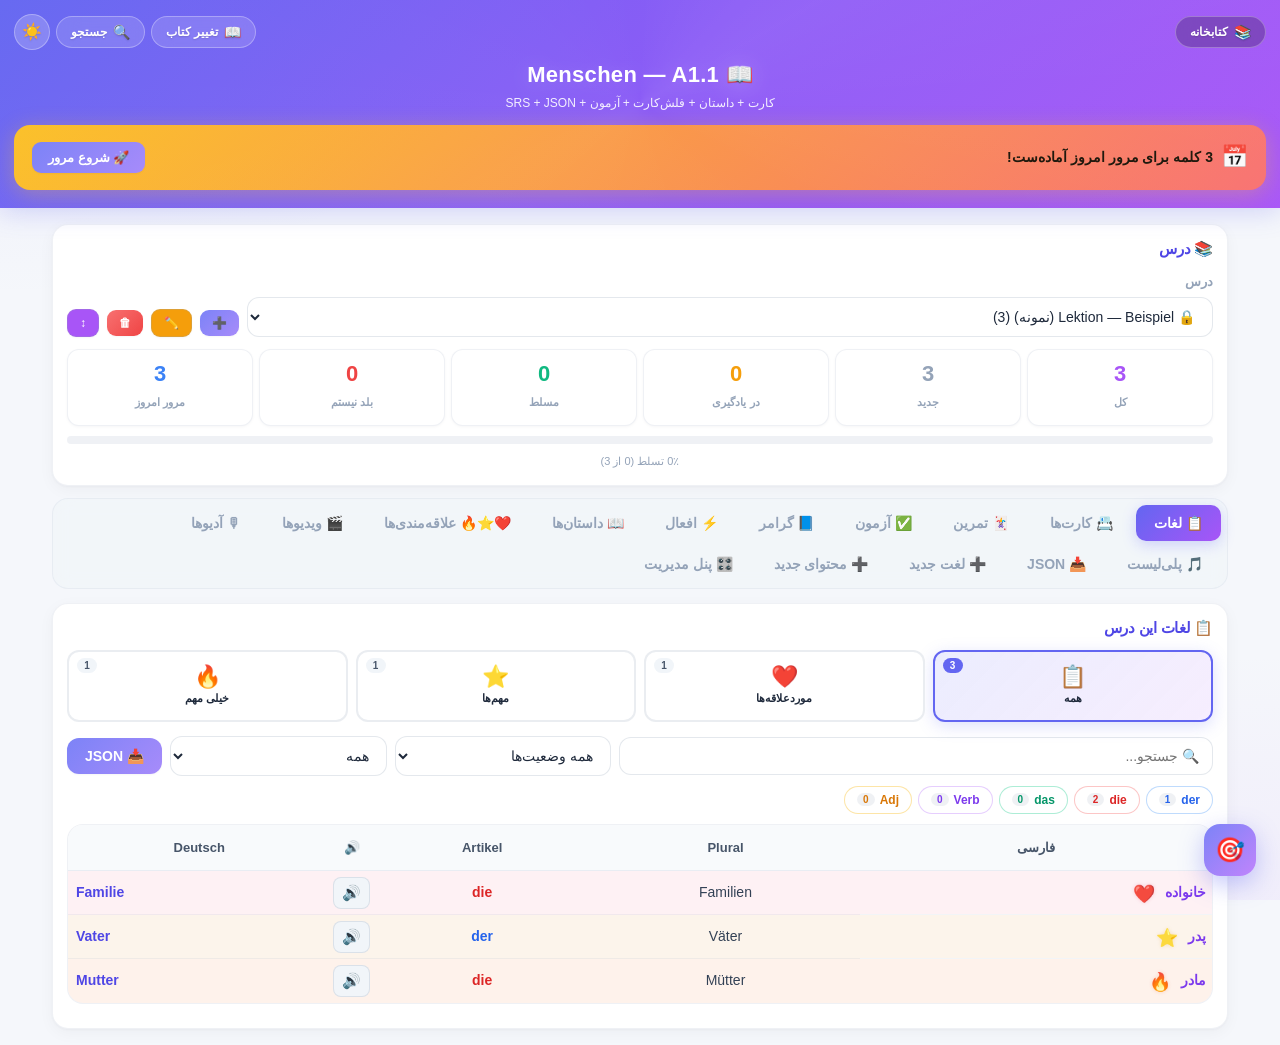
==== commit 1ef91c26: "Fixing the floating button issue" ====
--- a/index.html
+++ b/index.html
@@ -921,10 +921,7 @@
         </div>
       </div>
 
-
-    </div> <!-- پایان .container -->
-  </div> <!-- پایان #mainApp -->
-  <!-- ═══════════════════════════════════════════════════════
+      <!-- ═══════════════════════════════════════════════════════
            ادامه در HTML-4:
            - همه مودال‌ها
            - مودال‌های جدید (media، playlist، grammar explain)
@@ -935,575 +932,607 @@
            - بستن html
            ═══════════════════════════════════════════════════════ -->
 
-  <!-- ============ MODALS ============ -->
-
-  <!-- MODAL BOOK -->
-  <div class="modal-overlay" id="modalBook">
-    <div class="modal-box">
-      <h3 id="bookModalTitle">📚 کتاب جدید</h3>
-      <label>نام کتاب</label>
-      <input id="bookNameInput" placeholder="Menschen A1.1">
-      <label style="margin-top:8px;">سطح</label>
-      <select id="bookLevelInput">
-        <option>A1.1</option>
-        <option>A1.2</option>
-        <option>A2.1</option>
-        <option>A2.2</option>
-        <option>B1.1</option>
-        <option>B1.2</option>
-        <option>B2.1</option>
-        <option>B2.2</option>
-        <option>C1</option>
-        <option>C2</option>
-      </select>
-      <label style="margin-top:8px;">🎨 عکس جلد (اختیاری)</label>
-      <input id="bookCoverInput" placeholder="https://..." dir="ltr">
-      <div class="row tight" style="margin-top:14px;">
-        <button class="btn btn-primary" id="saveBookBtn">💾 ذخیره</button>
-        <button class="btn" id="cancelBookBtn">لغو</button>
-      </div>
-    </div>
-  </div>
-
-  <!-- MODAL LESSON -->
-  <div class="modal-overlay" id="modalLesson">
-    <div class="modal-box">
-      <h3 id="modalLessonTitle">➕ درس جدید</h3>
-      <label>عنوان درس</label>
-      <input id="lessonTitleInput" placeholder="Lektion 1">
-      <div class="row tight" style="margin-top:14px;">
-        <button class="btn btn-primary" id="saveLessonBtn">💾 ذخیره</button>
-        <button class="btn" id="cancelLessonBtn">لغو</button>
-      </div>
-    </div>
-  </div>
-
-  <!-- MODAL LESSON SORT -->
-  <div class="modal-overlay" id="modalLessonSort">
-    <div class="modal-box" style="max-width:600px;">
-      <h3>↕️ مرتب‌سازی درس‌ها</h3>
-      <p class="muted" style="font-size:12px;margin-bottom:14px;">
-        با کشیدن دسته (⠿) یا دکمه‌های ⬆️/⬇️ ترتیب درس‌ها رو تغییر بده. درس نمونه (🔒) قابل جابه‌جایی نیست.
-      </p>
-      <ul class="lesson-sort-list" id="lessonSortList"></ul>
-      <div class="row tight" style="margin-top:14px;justify-content:center;">
-        <button class="btn" id="closeLessonSortBtn">بستن</button>
-      </div>
-    </div>
-  </div>
-
-  <!-- MODAL DELETE BOOK -->
-  <div class="modal-overlay" id="modalDeleteBook">
-    <div class="modal-box">
-      <h3 style="color:var(--danger);">⚠️ حذف کامل کتاب</h3>
-      <p style="font-size:14px;line-height:1.7;margin-bottom:14px;">
-        این کار کتاب «<strong id="delBookName">...</strong>» و همه محتوایش را حذف می‌کند.
-      </p>
-      <div
-        style="background:rgba(239,68,68,0.1);border:1px solid var(--danger);border-radius:8px;padding:12px;font-size:12px;color:var(--danger);margin-bottom:14px;">
-        ⚠️ برگشت‌پذیر نیست!
-      </div>
-      <label>برای تأیید، نام کتاب را تایپ کن:</label>
-      <input id="delBookConfirmInput" placeholder="نام کتاب...">
-      <div class="row tight" style="margin-top:14px;">
-        <button class="btn btn-danger" id="confirmDeleteBookBtn" disabled>🗑 حذف کامل</button>
-        <button class="btn" id="cancelDeleteBookBtn">لغو</button>
-      </div>
-    </div>
-  </div>
-
-  <!-- MODAL LIBRARY JSON IMPORT -->
-  <div class="modal-overlay" id="modalLibraryImport">
-    <div class="modal-box" style="max-width:600px;">
-      <h3>📥 افزودن کتاب از JSON</h3>
-      <p class="muted" style="font-size:12px;line-height:1.8;margin-bottom:14px;">
-        از یکی از روش‌های زیر کتاب کامل اضافه کن:
-      </p>
-      <div class="import-methods">
-        <div class="import-method-card" id="libImportFileCard">
-          <div class="imc-icon">📁</div>
-          <div class="imc-body">
-            <div class="imc-title">انتخاب فایل از کامپیوتر</div>
-            <div class="imc-desc">فایل JSON کتاب رو انتخاب کن</div>
-          </div>
-        </div>
-        <div class="import-method-card" id="libImportUrlCard">
-          <div class="imc-icon">🔗</div>
-          <div class="imc-body">
-            <div class="imc-title">دریافت از لینک (URL)</div>
-            <div class="imc-desc">آدرس JSON کتاب رو وارد کن</div>
-          </div>
-        </div>
-        <div class="import-method-card" id="libImportPasteCard">
-          <div class="imc-icon">📋</div>
-          <div class="imc-body">
-            <div class="imc-title">پیست متن JSON</div>
-            <div class="imc-desc">مستقیم JSON رو پیست کن</div>
-          </div>
-        </div>
-      </div>
-      <div id="libImportUrlBox" class="hidden" style="margin-top:12px;">
-        <label>آدرس JSON کتاب:</label>
-        <input id="libImportUrlInput" placeholder="https://example.com/book.json" dir="ltr">
-        <div class="row tight" style="margin-top:8px;">
-          <button class="btn btn-primary" id="libImportUrlFetchBtn">⬇️ دریافت و افزودن</button>
-          <button class="btn" id="libImportUrlCancelBtn">لغو</button>
-        </div>
-        <div id="libImportUrlStatus" style="margin-top:10px;"></div>
-      </div>
-      <div id="libImportPasteBox" class="hidden" style="margin-top:12px;">
-        <label>متن JSON کتاب:</label>
-        <textarea id="libImportPasteInput" placeholder='{"name":"Menschen A1.1","level":"A1.1","lessons":[...]}'
-          style="min-height:140px;direction:ltr;text-align:left;font-family:monospace;font-size:12px;"></textarea>
-        <div class="row tight" style="margin-top:8px;">
-          <button class="btn btn-primary" id="libImportPasteAddBtn">➕ افزودن</button>
-          <button class="btn" id="libImportPasteCancelBtn">لغو</button>
-        </div>
-        <div id="libImportPasteStatus" style="margin-top:10px;"></div>
-      </div>
-      <input type="file" id="libImportFileInput" accept=".json,application/json" style="display:none;">
-      <div class="row tight" style="margin-top:14px;justify-content:center;">
-        <button class="btn" id="cancelLibraryImportBtn">بستن</button>
-      </div>
-    </div>
-  </div>
-
-  <!-- MODAL IMPORT BOOK -->
-  <div class="modal-overlay" id="modalImportBook">
-    <div class="modal-box">
-      <h3>📥 وارد کردن کتاب از JSON</h3>
-      <div id="importBookInfo"></div>
-      <label>چه کاری انجام بشه؟</label>
-      <div style="display:flex;flex-direction:column;gap:8px;margin-bottom:14px;">
-        <button class="btn btn-primary" id="importAsNewBookBtn" style="text-align:right;padding:12px;">
-          <div style="font-weight:700;margin-bottom:2px;">➕ کتاب جدید</div>
-          <div style="font-size:11px;opacity:0.9;">یه کتاب جدید اضافه می‌شه</div>
-        </button>
-        <button class="btn btn-warning" id="importAsReplaceBtn" style="text-align:right;padding:12px;color:#000;">
-          <div style="font-weight:700;margin-bottom:2px;">🔄 جایگزینی</div>
-          <div style="font-size:11px;opacity:0.8;">با یه کتاب موجود جایگزین می‌شه</div>
-        </button>
-      </div>
-      <div class="row tight" style="justify-content:center;">
-        <button class="btn" id="cancelImportBookBtn">لغو</button>
-      </div>
-    </div>
-  </div>
-
-  <!-- MODAL NEW BOOK FROM IMPORT -->
-  <div class="modal-overlay" id="modalNewBookFromImport">
-    <div class="modal-box">
-      <h3>📚 تنظیمات کتاب جدید</h3>
-      <label>نام کتاب</label>
-      <input id="newBookNameInput" placeholder="Menschen A1.1">
-      <label style="margin-top:8px;">سطح</label>
-      <select id="newBookLevelInput">
-        <option>A1.1</option>
-        <option>A1.2</option>
-        <option>A2.1</option>
-        <option>A2.2</option>
-        <option>B1.1</option>
-        <option>B1.2</option>
-        <option>B2.1</option>
-        <option>B2.2</option>
-        <option>C1</option>
-        <option>C2</option>
-      </select>
-      <label style="margin-top:8px;">🎨 عکس جلد</label>
-      <input id="newBookCoverInput" placeholder="https://..." dir="ltr">
-      <div style="margin-top:10px;padding:10px;background:var(--bg-3);border-radius:8px;font-size:12px;">
-        <div style="color:var(--muted);margin-bottom:4px;">📊 محتوای کتاب:</div>
-        <div id="newBookStatsPreview"></div>
-      </div>
-      <div class="row tight" style="margin-top:14px;">
-        <button class="btn btn-primary" id="confirmNewBookBtn" style="flex:1;">✅ ایجاد کتاب</button>
-        <button class="btn" id="cancelNewBookBtn">لغو</button>
-      </div>
-    </div>
-  </div>
-
-  <!-- MODAL REPLACE TARGET BOOK -->
-  <div class="modal-overlay" id="modalReplaceTargetBook">
-    <div class="modal-box">
-      <h3>🔄 جایگزینی با کتاب موجود</h3>
-      <p class="muted" style="font-size:12px;margin-bottom:12px;">
-        یه کتاب انتخاب کن. محتوای فایل داخل اون جایگزین می‌شه.
-      </p>
-      <label>کتاب مقصد</label>
-      <select id="replaceTargetSelect"></select>
-      <div
-        style="margin-top:10px;padding:10px;background:rgba(239,68,68,0.1);border:1px solid var(--danger);border-radius:8px;font-size:12px;color:var(--danger);">
-        ⚠️ تمام درس‌ها جایگزین می‌شن (درس نمونه حفظ می‌شه)!
-      </div>
-      <div class="row tight" style="margin-top:14px;">
-        <button class="btn btn-danger" id="confirmReplaceBookBtn" style="flex:1;">🔄 جایگزین کن</button>
-        <button class="btn" id="cancelReplaceBookBtn">لغو</button>
-      </div>
-    </div>
-  </div>
-
-  <!-- MODAL GLOBAL SEARCH -->
-  <div class="modal-overlay" id="modalGlobalSearch">
-    <div class="modal-box" style="max-width:700px;">
-      <h3>🔍 جستجوی سراسری در کتاب</h3>
-      <p class="muted" style="font-size:12px;margin-bottom:12px;">
-        در تمام لغات همه درس‌های کتاب «<strong id="globalSearchBookName"></strong>» جستجو می‌کنه
-      </p>
-      <input id="globalSearchInput" placeholder="🔍 کلمه آلمانی یا معنی فارسی..." autocomplete="off">
-      <div id="globalSearchResults" style="margin-top:14px;max-height:60vh;overflow-y:auto;"></div>
-      <div class="row tight" style="margin-top:14px;justify-content:center;">
-        <button class="btn" id="closeGlobalSearchBtn">بستن</button>
-      </div>
-    </div>
-  </div>
-
-  <!-- MODAL BOOK PICKER -->
-  <div class="modal-overlay" id="modalBookPicker">
-    <div class="modal-box" style="max-width:900px;">
-      <div class="book-picker-head">
-        <h3 style="margin:0;">📚 انتخاب کتاب</h3>
-        <div style="display:flex;gap:6px;flex-wrap:wrap;">
-          <button class="btn btn-primary btn-sm" id="bookPickerAddBtn">➕ کتاب جدید</button>
-          <button class="btn btn-sm" id="bookPickerImportBtn">📥 افزودن از JSON</button>
-          <button class="btn btn-sm" id="closeBookPickerBtn">✕</button>
-        </div>
-      </div>
-      <div id="bookPickerGrid" class="book-cards-grid" style="margin-top:14px;"></div>
-    </div>
-  </div>
-
-  <!-- MODAL WORD VIEW -->
-  <div class="word-view-modal" id="wordViewModal">
-    <div class="word-view-content" id="wordViewContent"></div>
-  </div>
-
-  <!-- MODAL WORD EDIT -->
-  <div class="word-edit-modal" id="wordEditModal">
-    <div class="word-edit-content" id="wordEditContent"></div>
-  </div>
-
-  <!-- MODAL STORY READER -->
-  <div class="story-reader-modal" id="storyReaderModal">
-    <div class="story-reader-content">
-      <button class="story-reader-close" id="closeStoryReader">✕</button>
-      <div class="story-reader-body-wrap" id="storyReaderBody"
-        style="display:flex;flex-direction:column;flex:1;min-height:0;overflow:hidden;"></div>
-    </div>
-  </div>
-
-  <!-- MODAL WORD TOOLTIP -->
-  <div class="word-tooltip-modal" id="wordTooltipModal">
-    <div class="word-tooltip-content" id="wordTooltipContent"></div>
-  </div>
-
-  <!-- ═══════════════════════════════════════════════════════
+      <!-- ============ MODALS ============ -->
+
+      <!-- MODAL BOOK -->
+      <div class="modal-overlay" id="modalBook">
+        <div class="modal-box">
+          <h3 id="bookModalTitle">📚 کتاب جدید</h3>
+          <label>نام کتاب</label>
+          <input id="bookNameInput" placeholder="Menschen A1.1">
+          <label style="margin-top:8px;">سطح</label>
+          <select id="bookLevelInput">
+            <option>A1.1</option>
+            <option>A1.2</option>
+            <option>A2.1</option>
+            <option>A2.2</option>
+            <option>B1.1</option>
+            <option>B1.2</option>
+            <option>B2.1</option>
+            <option>B2.2</option>
+            <option>C1</option>
+            <option>C2</option>
+          </select>
+          <label style="margin-top:8px;">🎨 عکس جلد (اختیاری)</label>
+          <input id="bookCoverInput" placeholder="https://..." dir="ltr">
+          <div class="row tight" style="margin-top:14px;">
+            <button class="btn btn-primary" id="saveBookBtn">💾 ذخیره</button>
+            <button class="btn" id="cancelBookBtn">لغو</button>
+          </div>
+        </div>
+      </div>
+
+      <!-- MODAL LESSON -->
+      <div class="modal-overlay" id="modalLesson">
+        <div class="modal-box">
+          <h3 id="modalLessonTitle">➕ درس جدید</h3>
+          <label>عنوان درس</label>
+          <input id="lessonTitleInput" placeholder="Lektion 1">
+          <div class="row tight" style="margin-top:14px;">
+            <button class="btn btn-primary" id="saveLessonBtn">💾 ذخیره</button>
+            <button class="btn" id="cancelLessonBtn">لغو</button>
+          </div>
+        </div>
+      </div>
+
+      <!-- MODAL LESSON SORT -->
+      <div class="modal-overlay" id="modalLessonSort">
+        <div class="modal-box" style="max-width:600px;">
+          <h3>↕️ مرتب‌سازی درس‌ها</h3>
+          <p class="muted" style="font-size:12px;margin-bottom:14px;">
+            با کشیدن دسته (⠿) یا دکمه‌های ⬆️/⬇️ ترتیب درس‌ها رو تغییر بده. درس نمونه (🔒) قابل جابه‌جایی نیست.
+          </p>
+          <ul class="lesson-sort-list" id="lessonSortList"></ul>
+          <div class="row tight" style="margin-top:14px;justify-content:center;">
+            <button class="btn" id="closeLessonSortBtn">بستن</button>
+          </div>
+        </div>
+      </div>
+
+      <!-- MODAL DELETE BOOK -->
+      <div class="modal-overlay" id="modalDeleteBook">
+        <div class="modal-box">
+          <h3 style="color:var(--danger);">⚠️ حذف کامل کتاب</h3>
+          <p style="font-size:14px;line-height:1.7;margin-bottom:14px;">
+            این کار کتاب «<strong id="delBookName">...</strong>» و همه محتوایش را حذف می‌کند.
+          </p>
+          <div
+            style="background:rgba(239,68,68,0.1);border:1px solid var(--danger);border-radius:8px;padding:12px;font-size:12px;color:var(--danger);margin-bottom:14px;">
+            ⚠️ برگشت‌پذیر نیست!
+          </div>
+          <label>برای تأیید، نام کتاب را تایپ کن:</label>
+          <input id="delBookConfirmInput" placeholder="نام کتاب...">
+          <div class="row tight" style="margin-top:14px;">
+            <button class="btn btn-danger" id="confirmDeleteBookBtn" disabled>🗑 حذف کامل</button>
+            <button class="btn" id="cancelDeleteBookBtn">لغو</button>
+          </div>
+        </div>
+      </div>
+
+      <!-- MODAL LIBRARY JSON IMPORT -->
+      <div class="modal-overlay" id="modalLibraryImport">
+        <div class="modal-box" style="max-width:600px;">
+          <h3>📥 افزودن کتاب از JSON</h3>
+          <p class="muted" style="font-size:12px;line-height:1.8;margin-bottom:14px;">
+            از یکی از روش‌های زیر کتاب کامل اضافه کن:
+          </p>
+          <div class="import-methods">
+            <div class="import-method-card" id="libImportFileCard">
+              <div class="imc-icon">📁</div>
+              <div class="imc-body">
+                <div class="imc-title">انتخاب فایل از کامپیوتر</div>
+                <div class="imc-desc">فایل JSON کتاب رو انتخاب کن</div>
+              </div>
+            </div>
+            <div class="import-method-card" id="libImportUrlCard">
+              <div class="imc-icon">🔗</div>
+              <div class="imc-body">
+                <div class="imc-title">دریافت از لینک (URL)</div>
+                <div class="imc-desc">آدرس JSON کتاب رو وارد کن</div>
+              </div>
+            </div>
+            <div class="import-method-card" id="libImportPasteCard">
+              <div class="imc-icon">📋</div>
+              <div class="imc-body">
+                <div class="imc-title">پیست متن JSON</div>
+                <div class="imc-desc">مستقیم JSON رو پیست کن</div>
+              </div>
+            </div>
+          </div>
+          <div id="libImportUrlBox" class="hidden" style="margin-top:12px;">
+            <label>آدرس JSON کتاب:</label>
+            <input id="libImportUrlInput" placeholder="https://example.com/book.json" dir="ltr">
+            <div class="row tight" style="margin-top:8px;">
+              <button class="btn btn-primary" id="libImportUrlFetchBtn">⬇️ دریافت و افزودن</button>
+              <button class="btn" id="libImportUrlCancelBtn">لغو</button>
+            </div>
+            <div id="libImportUrlStatus" style="margin-top:10px;"></div>
+          </div>
+          <div id="libImportPasteBox" class="hidden" style="margin-top:12px;">
+            <label>متن JSON کتاب:</label>
+            <textarea id="libImportPasteInput" placeholder='{"name":"Menschen A1.1","level":"A1.1","lessons":[...]}'
+              style="min-height:140px;direction:ltr;text-align:left;font-family:monospace;font-size:12px;"></textarea>
+            <div class="row tight" style="margin-top:8px;">
+              <button class="btn btn-primary" id="libImportPasteAddBtn">➕ افزودن</button>
+              <button class="btn" id="libImportPasteCancelBtn">لغو</button>
+            </div>
+            <div id="libImportPasteStatus" style="margin-top:10px;"></div>
+          </div>
+          <input type="file" id="libImportFileInput" accept=".json,application/json" style="display:none;">
+          <div class="row tight" style="margin-top:14px;justify-content:center;">
+            <button class="btn" id="cancelLibraryImportBtn">بستن</button>
+          </div>
+        </div>
+      </div>
+
+      <!-- MODAL IMPORT BOOK -->
+      <div class="modal-overlay" id="modalImportBook">
+        <div class="modal-box">
+          <h3>📥 وارد کردن کتاب از JSON</h3>
+          <div id="importBookInfo"></div>
+          <label>چه کاری انجام بشه؟</label>
+          <div style="display:flex;flex-direction:column;gap:8px;margin-bottom:14px;">
+            <button class="btn btn-primary" id="importAsNewBookBtn" style="text-align:right;padding:12px;">
+              <div style="font-weight:700;margin-bottom:2px;">➕ کتاب جدید</div>
+              <div style="font-size:11px;opacity:0.9;">یه کتاب جدید اضافه می‌شه</div>
+            </button>
+            <button class="btn btn-warning" id="importAsReplaceBtn" style="text-align:right;padding:12px;color:#000;">
+              <div style="font-weight:700;margin-bottom:2px;">🔄 جایگزینی</div>
+              <div style="font-size:11px;opacity:0.8;">با یه کتاب موجود جایگزین می‌شه</div>
+            </button>
+          </div>
+          <div class="row tight" style="justify-content:center;">
+            <button class="btn" id="cancelImportBookBtn">لغو</button>
+          </div>
+        </div>
+      </div>
+
+      <!-- MODAL NEW BOOK FROM IMPORT -->
+      <div class="modal-overlay" id="modalNewBookFromImport">
+        <div class="modal-box">
+          <h3>📚 تنظیمات کتاب جدید</h3>
+          <label>نام کتاب</label>
+          <input id="newBookNameInput" placeholder="Menschen A1.1">
+          <label style="margin-top:8px;">سطح</label>
+          <select id="newBookLevelInput">
+            <option>A1.1</option>
+            <option>A1.2</option>
+            <option>A2.1</option>
+            <option>A2.2</option>
+            <option>B1.1</option>
+            <option>B1.2</option>
+            <option>B2.1</option>
+            <option>B2.2</option>
+            <option>C1</option>
+            <option>C2</option>
+          </select>
+          <label style="margin-top:8px;">🎨 عکس جلد</label>
+          <input id="newBookCoverInput" placeholder="https://..." dir="ltr">
+          <div style="margin-top:10px;padding:10px;background:var(--bg-3);border-radius:8px;font-size:12px;">
+            <div style="color:var(--muted);margin-bottom:4px;">📊 محتوای کتاب:</div>
+            <div id="newBookStatsPreview"></div>
+          </div>
+          <div class="row tight" style="margin-top:14px;">
+            <button class="btn btn-primary" id="confirmNewBookBtn" style="flex:1;">✅ ایجاد کتاب</button>
+            <button class="btn" id="cancelNewBookBtn">لغو</button>
+          </div>
+        </div>
+      </div>
+
+      <!-- MODAL REPLACE TARGET BOOK -->
+      <div class="modal-overlay" id="modalReplaceTargetBook">
+        <div class="modal-box">
+          <h3>🔄 جایگزینی با کتاب موجود</h3>
+          <p class="muted" style="font-size:12px;margin-bottom:12px;">
+            یه کتاب انتخاب کن. محتوای فایل داخل اون جایگزین می‌شه.
+          </p>
+          <label>کتاب مقصد</label>
+          <select id="replaceTargetSelect"></select>
+          <div
+            style="margin-top:10px;padding:10px;background:rgba(239,68,68,0.1);border:1px solid var(--danger);border-radius:8px;font-size:12px;color:var(--danger);">
+            ⚠️ تمام درس‌ها جایگزین می‌شن (درس نمونه حفظ می‌شه)!
+          </div>
+          <div class="row tight" style="margin-top:14px;">
+            <button class="btn btn-danger" id="confirmReplaceBookBtn" style="flex:1;">🔄 جایگزین کن</button>
+            <button class="btn" id="cancelReplaceBookBtn">لغو</button>
+          </div>
+        </div>
+      </div>
+
+      <!-- MODAL GLOBAL SEARCH -->
+      <div class="modal-overlay" id="modalGlobalSearch">
+        <div class="modal-box" style="max-width:700px;">
+          <h3>🔍 جستجوی سراسری در کتاب</h3>
+          <p class="muted" style="font-size:12px;margin-bottom:12px;">
+            در تمام لغات همه درس‌های کتاب «<strong id="globalSearchBookName"></strong>» جستجو می‌کنه
+          </p>
+          <input id="globalSearchInput" placeholder="🔍 کلمه آلمانی یا معنی فارسی..." autocomplete="off">
+          <div id="globalSearchResults" style="margin-top:14px;max-height:60vh;overflow-y:auto;"></div>
+          <div class="row tight" style="margin-top:14px;justify-content:center;">
+            <button class="btn" id="closeGlobalSearchBtn">بستن</button>
+          </div>
+        </div>
+      </div>
+
+      <!-- MODAL BOOK PICKER -->
+      <div class="modal-overlay" id="modalBookPicker">
+        <div class="modal-box" style="max-width:900px;">
+          <div class="book-picker-head">
+            <h3 style="margin:0;">📚 انتخاب کتاب</h3>
+            <div style="display:flex;gap:6px;flex-wrap:wrap;">
+              <button class="btn btn-primary btn-sm" id="bookPickerAddBtn">➕ کتاب جدید</button>
+              <button class="btn btn-sm" id="bookPickerImportBtn">📥 افزودن از JSON</button>
+              <button class="btn btn-sm" id="closeBookPickerBtn">✕</button>
+            </div>
+          </div>
+          <div id="bookPickerGrid" class="book-cards-grid" style="margin-top:14px;"></div>
+        </div>
+      </div>
+
+      <!-- MODAL WORD VIEW -->
+      <div class="word-view-modal" id="wordViewModal">
+        <div class="word-view-content" id="wordViewContent"></div>
+      </div>
+
+      <!-- MODAL WORD EDIT -->
+      <div class="word-edit-modal" id="wordEditModal">
+        <div class="word-edit-content" id="wordEditContent"></div>
+      </div>
+
+      <!-- MODAL STORY READER -->
+      <div class="story-reader-modal" id="storyReaderModal">
+        <div class="story-reader-content">
+          <button class="story-reader-close" id="closeStoryReader">✕</button>
+          <div class="story-reader-body-wrap" id="storyReaderBody"
+            style="display:flex;flex-direction:column;flex:1;min-height:0;overflow:hidden;"></div>
+        </div>
+      </div>
+
+      <!-- MODAL WORD TOOLTIP -->
+      <div class="word-tooltip-modal" id="wordTooltipModal">
+        <div class="word-tooltip-content" id="wordTooltipContent"></div>
+      </div>
+
+      <!-- ═══════════════════════════════════════════════════════
        مودال‌های جدید
        ═══════════════════════════════════════════════════════ -->
 
-  <!-- MODAL MEDIA COLLECTION -->
-  <div class="modal-overlay" id="modalMediaCollection">
-    <div class="modal-box" style="max-width:560px;">
-      <h3 id="mediaCollectionTitle">➕ مجموعه جدید</h3>
-      <label>عنوان مجموعه *</label>
-      <input id="mediaCollectionTitleInput" placeholder="مثلاً: آموزش نصرت">
-      <label style="margin-top:8px;">توضیحات</label>
-      <textarea id="mediaCollectionDescInput" placeholder="توضیح کوتاه درباره این مجموعه..."
-        style="min-height:80px;"></textarea>
-      <div class="row" style="margin-top:8px;flex-wrap:wrap;gap:8px;">
-        <div style="flex:1;min-width:120px;">
-          <label>🖼 عکس کاور</label>
-          <input id="mediaCollectionCoverInput" placeholder="https://..." dir="ltr">
-        </div>
-        <div style="flex:0 0 100px;">
-          <label>🎨 رنگ</label>
-          <input type="color" id="mediaCollectionColorInput" value="#6366f1">
-        </div>
-      </div>
-      <div class="row tight" style="margin-top:14px;">
-        <button class="btn btn-primary" id="saveMediaCollectionBtn" style="flex:1;">💾 ذخیره</button>
-        <button class="btn" id="cancelMediaCollectionBtn">لغو</button>
-      </div>
-    </div>
-  </div>
-
-  <!-- MODAL MEDIA EPISODE -->
-  <div class="modal-overlay" id="modalMediaEpisode">
-    <div class="modal-box" style="max-width:640px;">
-      <h3 id="mediaEpisodeTitle">➕ قسمت جدید</h3>
-      <label>عنوان قسمت *</label>
-      <input id="mediaEpisodeTitleInput" placeholder="مثلاً: قسمت ۱ - معرفی">
-      <label style="margin-top:8px;">توضیحات</label>
-      <textarea id="mediaEpisodeDescInput" placeholder="توضیح کوتاه..." style="min-height:60px;"></textarea>
-
-      <div style="margin-top:10px;">
-        <label>📎 منبع</label>
-        <div class="row" style="gap:6px;flex-wrap:wrap;">
-          <label style="display:flex;align-items:center;gap:4px;font-weight:600;font-size:13px;cursor:pointer;">
-            <input type="radio" name="mediaSourceType" value="url" checked style="width:auto;"> 🔗 لینک
-          </label>
-          <label style="display:flex;align-items:center;gap:4px;font-weight:600;font-size:13px;cursor:pointer;">
-            <input type="radio" name="mediaSourceType" value="upload" style="width:auto;"> 📁 آپلود فایل
-          </label>
-        </div>
-      </div>
-
-      <div id="mediaUrlBox" style="margin-top:10px;">
-        <label>آدرس (URL یا YouTube یا آپارات)</label>
-        <input id="mediaEpisodeUrlInput" placeholder="https://..." dir="ltr">
-      </div>
-
-      <div id="mediaUploadBox" class="hidden" style="margin-top:10px;">
-        <label>انتخاب فایل (حداکثر ۵ مگابایت — تبدیل به Base64)</label>
-        <input type="file" id="mediaEpisodeFileInput" accept="video/*,audio/*">
-        <div id="mediaUploadStatus" class="muted" style="font-size:11px;margin-top:4px;"></div>
-      </div>
-
-      <div class="row" style="margin-top:10px;flex-wrap:wrap;gap:8px;">
-        <div style="flex:1;min-width:120px;">
-          <label>🖼 عکس کاور</label>
-          <input id="mediaEpisodeCoverInput" placeholder="https://..." dir="ltr">
-        </div>
-        <div style="flex:0 0 100px;">
-          <label>⏱ مدت</label>
-          <input id="mediaEpisodeDurationInput" placeholder="05:20" dir="ltr">
-        </div>
-      </div>
-
-      <div style="margin-top:10px;">
-        <label>🎤 خواننده / سازنده (اختیاری)</label>
-        <input id="mediaEpisodeArtistInput" placeholder="مثلاً: نصرت" dir="ltr">
-      </div>
-
-      <div style="margin-top:10px;padding:10px;background:var(--bg-3);border-radius:8px;">
-        <label style="margin-bottom:6px;display:block;font-weight:700;font-size:12px;">🎯 علامت‌گذاری (یکی رو انتخاب
-          کن):</label>
-        <div style="display:flex;gap:12px;flex-wrap:wrap;">
-          <label style="display:flex;align-items:center;gap:4px;font-size:13px;cursor:pointer;">
-            <input type="radio" name="mediaEpisodeMark" value="none" checked style="width:auto;"> هیچ
-          </label>
-          <label style="display:flex;align-items:center;gap:4px;font-size:13px;cursor:pointer;">
-            <input type="radio" name="mediaEpisodeMark" value="heart" style="width:auto;"> ❤️ موردعلاقه
-          </label>
-          <label style="display:flex;align-items:center;gap:4px;font-size:13px;cursor:pointer;">
-            <input type="radio" name="mediaEpisodeMark" value="star" style="width:auto;"> ⭐ مهم
-          </label>
-          <label style="display:flex;align-items:center;gap:4px;font-size:13px;cursor:pointer;">
-            <input type="radio" name="mediaEpisodeMark" value="fire" style="width:auto;"> 🔥 خیلی مهم
-          </label>
-        </div>
-      </div>
-
-      <div class="row tight" style="margin-top:14px;">
-        <button class="btn btn-primary" id="saveMediaEpisodeBtn" style="flex:1;">💾 ذخیره</button>
-        <button class="btn" id="cancelMediaEpisodeBtn">لغو</button>
-      </div>
-    </div>
-  </div>
-
-  <!-- MODAL DIALOGUE -->
-  <div class="modal-overlay" id="modalDialogue">
-    <div class="modal-box" style="max-width:620px;">
-      <h3>📝 دیالوگ‌های قسمت</h3>
-      <div id="dialogueListBox" style="max-height:300px;overflow-y:auto;margin-bottom:14px;"></div>
-      <div style="padding:12px;background:var(--bg-3);border-radius:8px;">
-        <label style="font-weight:700;font-size:13px;margin-bottom:8px;display:block;">➕ دیالوگ جدید:</label>
-        <div class="row" style="margin-bottom:8px;flex-wrap:wrap;gap:8px;">
-          <div style="flex:0 0 90px;">
-            <label>⏱ زمان</label>
-            <input id="dialogueTimeInput" placeholder="00:15" dir="ltr">
-          </div>
-          <div style="flex:0 0 80px;">
-            <label>👤 گوینده</label>
-            <input id="dialogueSpeakerInput" placeholder="A">
-          </div>
-        </div>
-        <div class="row" style="margin-bottom:8px;">
-          <div style="flex:1;">
-            <label>🇩🇪 آلمانی *</label>
-            <input id="dialogueDeInput" placeholder="Guten Tag!" dir="ltr">
-          </div>
-        </div>
-        <div class="row" style="margin-bottom:8px;">
-          <div style="flex:1;">
-            <label>🇮🇷 فارسی *</label>
-            <input id="dialogueFaInput" placeholder="روز بخیر!">
-          </div>
-        </div>
-        <button class="btn btn-primary btn-sm" id="addDialogueLineBtn">➕ افزودن</button>
-      </div>
-      <div class="row tight" style="margin-top:14px;justify-content:center;">
-        <button class="btn" id="closeDialogueModalBtn">بستن</button>
-      </div>
-    </div>
-  </div>
-
-  <!-- MODAL PLAYLIST -->
-  <div class="modal-overlay" id="modalPlaylist">
-    <div class="modal-box">
-      <h3 id="playlistModalTitle">➕ پلی‌لیست جدید</h3>
-      <label>نام پلی‌لیست *</label>
-      <input id="playlistNameInput" placeholder="مثلاً: آهنگ‌های صبح">
-      <div style="margin-top:8px;">
-        <label>نوع رسانه</label>
-        <select id="playlistMediaTypeInput">
-          <option value="mixed">🔀 ترکیبی</option>
-          <option value="audio">🎙 آدیو</option>
-          <option value="video">🎬 ویدیو</option>
-        </select>
-      </div>
-      <div class="row" style="margin-top:8px;flex-wrap:wrap;gap:8px;">
-        <div style="flex:1;min-width:120px;">
-          <label>🖼 کاور</label>
-          <input id="playlistCoverInput" placeholder="https://..." dir="ltr">
-        </div>
-        <div style="flex:0 0 100px;">
-          <label>🎨 رنگ</label>
-          <input type="color" id="playlistColorInput" value="#a855f7">
-        </div>
-      </div>
-      <div class="row tight" style="margin-top:14px;">
-        <button class="btn btn-primary" id="savePlaylistBtn" style="flex:1;">💾 ذخیره</button>
-        <button class="btn" id="cancelPlaylistBtn">لغو</button>
-      </div>
-    </div>
-  </div>
-
-  <!-- MODAL ADD TO PLAYLIST -->
-  <div class="modal-overlay" id="modalAddToPlaylist">
-    <div class="modal-box">
-      <h3>➕ افزودن به پلی‌لیست</h3>
-      <p class="muted" style="font-size:12px;margin-bottom:12px;">
-        «<strong id="addToPlaylistItemName"></strong>» رو به کدوم پلی‌لیست‌ها اضافه کنم؟
-      </p>
-      <div id="playlistCheckboxesBox"
-        style="display:flex;flex-direction:column;gap:6px;max-height:300px;overflow-y:auto;"></div>
-      <div style="margin-top:12px;padding-top:12px;border-top:1px solid var(--border);">
-        <label style="font-size:12px;font-weight:700;">➕ یا پلی‌لیست جدید:</label>
-        <div class="row" style="margin-top:6px;gap:6px;">
-          <input id="newPlaylistNameFromModal" placeholder="اسم پلی‌لیست جدید" style="flex:1;">
-          <button class="btn btn-primary btn-sm" id="createPlaylistFromModal">➕ ساخت</button>
-        </div>
-      </div>
-      <div class="row tight" style="margin-top:14px;justify-content:center;">
-        <button class="btn btn-primary" id="confirmAddToPlaylistBtn">✅ ذخیره</button>
-        <button class="btn" id="cancelAddToPlaylistBtn">لغو</button>
-      </div>
-    </div>
-  </div>
-
-  <!-- MODAL GRAMMAR EXPLAIN -->
-  <div class="modal-overlay" id="modalGrammarExplain">
-    <div class="modal-box" style="max-width:700px;">
-      <h3>📖 ساختار جمله</h3>
-      <div id="grammarExplainContent"></div>
-      <div class="row tight" style="margin-top:14px;justify-content:center;">
-        <button class="btn" id="closeGrammarExplainBtn">بستن</button>
-      </div>
-    </div>
-  </div>
-
-  <!-- MODAL FIRE AUDIOS LIST -->
-  <div class="modal-overlay" id="modalFireAudiosList">
-    <div class="modal-box" style="max-width:700px;">
-      <h3>🔥 همه آدیوهای خیلی مهم</h3>
-      <div id="fireAudiosListBox" style="max-height:60vh;overflow-y:auto;margin-top:12px;"></div>
-      <div class="row tight" style="margin-top:14px;justify-content:center;">
-        <button class="btn" id="closeFireAudiosListBtn">بستن</button>
-      </div>
-    </div>
-  </div>
-
-  <!-- ═══════════════════════════════════════════════════════
+      <!-- MODAL MEDIA COLLECTION -->
+      <div class="modal-overlay" id="modalMediaCollection">
+        <div class="modal-box" style="max-width:560px;">
+          <h3 id="mediaCollectionTitle">➕ مجموعه جدید</h3>
+          <label>عنوان مجموعه *</label>
+          <input id="mediaCollectionTitleInput" placeholder="مثلاً: آموزش نصرت">
+          <label style="margin-top:8px;">توضیحات</label>
+          <textarea id="mediaCollectionDescInput" placeholder="توضیح کوتاه درباره این مجموعه..."
+            style="min-height:80px;"></textarea>
+          <div class="row" style="margin-top:8px;flex-wrap:wrap;gap:8px;">
+            <div style="flex:1;min-width:120px;">
+              <label>🖼 عکس کاور</label>
+              <input id="mediaCollectionCoverInput" placeholder="https://..." dir="ltr">
+            </div>
+            <div style="flex:0 0 100px;">
+              <label>🎨 رنگ</label>
+              <input type="color" id="mediaCollectionColorInput" value="#6366f1">
+            </div>
+          </div>
+          <div class="row tight" style="margin-top:14px;">
+            <button class="btn btn-primary" id="saveMediaCollectionBtn" style="flex:1;">💾 ذخیره</button>
+            <button class="btn" id="cancelMediaCollectionBtn">لغو</button>
+          </div>
+        </div>
+      </div>
+
+      <!-- MODAL MEDIA EPISODE -->
+      <div class="modal-overlay" id="modalMediaEpisode">
+        <div class="modal-box" style="max-width:640px;">
+          <h3 id="mediaEpisodeTitle">➕ قسمت جدید</h3>
+          <label>عنوان قسمت *</label>
+          <input id="mediaEpisodeTitleInput" placeholder="مثلاً: قسمت ۱ - معرفی">
+          <label style="margin-top:8px;">توضیحات</label>
+          <textarea id="mediaEpisodeDescInput" placeholder="توضیح کوتاه..." style="min-height:60px;"></textarea>
+
+          <div style="margin-top:10px;">
+            <label>📎 منبع</label>
+            <div class="row" style="gap:6px;flex-wrap:wrap;">
+              <label style="display:flex;align-items:center;gap:4px;font-weight:600;font-size:13px;cursor:pointer;">
+                <input type="radio" name="mediaSourceType" value="url" checked style="width:auto;"> 🔗 لینک
+              </label>
+              <label style="display:flex;align-items:center;gap:4px;font-weight:600;font-size:13px;cursor:pointer;">
+                <input type="radio" name="mediaSourceType" value="upload" style="width:auto;"> 📁 آپلود فایل
+              </label>
+            </div>
+          </div>
+
+          <div id="mediaUrlBox" style="margin-top:10px;">
+            <label>آدرس (URL یا YouTube یا آپارات)</label>
+            <input id="mediaEpisodeUrlInput" placeholder="https://..." dir="ltr">
+          </div>
+
+          <div id="mediaUploadBox" class="hidden" style="margin-top:10px;">
+            <label>انتخاب فایل (حداکثر ۵ مگابایت — تبدیل به Base64)</label>
+            <input type="file" id="mediaEpisodeFileInput" accept="video/*,audio/*">
+            <div id="mediaUploadStatus" class="muted" style="font-size:11px;margin-top:4px;"></div>
+          </div>
+
+          <div class="row" style="margin-top:10px;flex-wrap:wrap;gap:8px;">
+            <div style="flex:1;min-width:120px;">
+              <label>🖼 عکس کاور</label>
+              <input id="mediaEpisodeCoverInput" placeholder="https://..." dir="ltr">
+            </div>
+            <div style="flex:0 0 100px;">
+              <label>⏱ مدت</label>
+              <input id="mediaEpisodeDurationInput" placeholder="05:20" dir="ltr">
+            </div>
+          </div>
+
+          <div style="margin-top:10px;">
+            <label>🎤 خواننده / سازنده (اختیاری)</label>
+            <input id="mediaEpisodeArtistInput" placeholder="مثلاً: نصرت" dir="ltr">
+          </div>
+
+          <div style="margin-top:10px;padding:10px;background:var(--bg-3);border-radius:8px;">
+            <label style="margin-bottom:6px;display:block;font-weight:700;font-size:12px;">🎯 علامت‌گذاری (یکی رو انتخاب
+              کن):</label>
+            <div style="display:flex;gap:12px;flex-wrap:wrap;">
+              <label style="display:flex;align-items:center;gap:4px;font-size:13px;cursor:pointer;">
+                <input type="radio" name="mediaEpisodeMark" value="none" checked style="width:auto;"> هیچ
+              </label>
+              <label style="display:flex;align-items:center;gap:4px;font-size:13px;cursor:pointer;">
+                <input type="radio" name="mediaEpisodeMark" value="heart" style="width:auto;"> ❤️ موردعلاقه
+              </label>
+              <label style="display:flex;align-items:center;gap:4px;font-size:13px;cursor:pointer;">
+                <input type="radio" name="mediaEpisodeMark" value="star" style="width:auto;"> ⭐ مهم
+              </label>
+              <label style="display:flex;align-items:center;gap:4px;font-size:13px;cursor:pointer;">
+                <input type="radio" name="mediaEpisodeMark" value="fire" style="width:auto;"> 🔥 خیلی مهم
+              </label>
+            </div>
+          </div>
+
+          <div class="row tight" style="margin-top:14px;">
+            <button class="btn btn-primary" id="saveMediaEpisodeBtn" style="flex:1;">💾 ذخیره</button>
+            <button class="btn" id="cancelMediaEpisodeBtn">لغو</button>
+          </div>
+        </div>
+      </div>
+
+      <!-- MODAL DIALOGUE -->
+      <div class="modal-overlay" id="modalDialogue">
+        <div class="modal-box" style="max-width:620px;">
+          <h3>📝 دیالوگ‌های قسمت</h3>
+          <div id="dialogueListBox" style="max-height:300px;overflow-y:auto;margin-bottom:14px;"></div>
+          <div style="padding:12px;background:var(--bg-3);border-radius:8px;">
+            <label style="font-weight:700;font-size:13px;margin-bottom:8px;display:block;">➕ دیالوگ جدید:</label>
+            <div class="row" style="margin-bottom:8px;flex-wrap:wrap;gap:8px;">
+              <div style="flex:0 0 90px;">
+                <label>⏱ زمان</label>
+                <input id="dialogueTimeInput" placeholder="00:15" dir="ltr">
+              </div>
+              <div style="flex:0 0 80px;">
+                <label>👤 گوینده</label>
+                <input id="dialogueSpeakerInput" placeholder="A">
+              </div>
+            </div>
+            <div class="row" style="margin-bottom:8px;">
+              <div style="flex:1;">
+                <label>🇩🇪 آلمانی *</label>
+                <input id="dialogueDeInput" placeholder="Guten Tag!" dir="ltr">
+              </div>
+            </div>
+            <div class="row" style="margin-bottom:8px;">
+              <div style="flex:1;">
+                <label>🇮🇷 فارسی *</label>
+                <input id="dialogueFaInput" placeholder="روز بخیر!">
+              </div>
+            </div>
+            <button class="btn btn-primary btn-sm" id="addDialogueLineBtn">➕ افزودن</button>
+          </div>
+          <div class="row tight" style="margin-top:14px;justify-content:center;">
+            <button class="btn" id="closeDialogueModalBtn">بستن</button>
+          </div>
+        </div>
+      </div>
+
+      <!-- MODAL PLAYLIST -->
+      <div class="modal-overlay" id="modalPlaylist">
+        <div class="modal-box">
+          <h3 id="playlistModalTitle">➕ پلی‌لیست جدید</h3>
+          <label>نام پلی‌لیست *</label>
+          <input id="playlistNameInput" placeholder="مثلاً: آهنگ‌های صبح">
+          <div style="margin-top:8px;">
+            <label>نوع رسانه</label>
+            <select id="playlistMediaTypeInput">
+              <option value="mixed">🔀 ترکیبی</option>
+              <option value="audio">🎙 آدیو</option>
+              <option value="video">🎬 ویدیو</option>
+            </select>
+          </div>
+          <div class="row" style="margin-top:8px;flex-wrap:wrap;gap:8px;">
+            <div style="flex:1;min-width:120px;">
+              <label>🖼 کاور</label>
+              <input id="playlistCoverInput" placeholder="https://..." dir="ltr">
+            </div>
+            <div style="flex:0 0 100px;">
+              <label>🎨 رنگ</label>
+              <input type="color" id="playlistColorInput" value="#a855f7">
+            </div>
+          </div>
+          <div class="row tight" style="margin-top:14px;">
+            <button class="btn btn-primary" id="savePlaylistBtn" style="flex:1;">💾 ذخیره</button>
+            <button class="btn" id="cancelPlaylistBtn">لغو</button>
+          </div>
+        </div>
+      </div>
+
+      <!-- MODAL ADD TO PLAYLIST -->
+      <div class="modal-overlay" id="modalAddToPlaylist">
+        <div class="modal-box">
+          <h3>➕ افزودن به پلی‌لیست</h3>
+          <p class="muted" style="font-size:12px;margin-bottom:12px;">
+            «<strong id="addToPlaylistItemName"></strong>» رو به کدوم پلی‌لیست‌ها اضافه کنم؟
+          </p>
+          <div id="playlistCheckboxesBox"
+            style="display:flex;flex-direction:column;gap:6px;max-height:300px;overflow-y:auto;"></div>
+          <div style="margin-top:12px;padding-top:12px;border-top:1px solid var(--border);">
+            <label style="font-size:12px;font-weight:700;">➕ یا پلی‌لیست جدید:</label>
+            <div class="row" style="margin-top:6px;gap:6px;">
+              <input id="newPlaylistNameFromModal" placeholder="اسم پلی‌لیست جدید" style="flex:1;">
+              <button class="btn btn-primary btn-sm" id="createPlaylistFromModal">➕ ساخت</button>
+            </div>
+          </div>
+          <div class="row tight" style="margin-top:14px;justify-content:center;">
+            <button class="btn btn-primary" id="confirmAddToPlaylistBtn">✅ ذخیره</button>
+            <button class="btn" id="cancelAddToPlaylistBtn">لغو</button>
+          </div>
+        </div>
+      </div>
+
+      <!-- MODAL GRAMMAR EXPLAIN -->
+      <div class="modal-overlay" id="modalGrammarExplain">
+        <div class="modal-box" style="max-width:700px;">
+          <h3>📖 ساختار جمله</h3>
+          <div id="grammarExplainContent"></div>
+          <div class="row tight" style="margin-top:14px;justify-content:center;">
+            <button class="btn" id="closeGrammarExplainBtn">بستن</button>
+          </div>
+        </div>
+      </div>
+
+      <!-- MODAL FIRE AUDIOS LIST -->
+      <div class="modal-overlay" id="modalFireAudiosList">
+        <div class="modal-box" style="max-width:700px;">
+          <h3>🔥 همه آدیوهای خیلی مهم</h3>
+          <div id="fireAudiosListBox" style="max-height:60vh;overflow-y:auto;margin-top:12px;"></div>
+          <div class="row tight" style="margin-top:14px;justify-content:center;">
+            <button class="btn" id="closeFireAudiosListBtn">بستن</button>
+          </div>
+        </div>
+      </div>
+
+      <!-- ═══════════════════════════════════════════════════════
        پلیر شناور (Sticky Player)
        ═══════════════════════════════════════════════════════ -->
-  <div id="stickyPlayer" class="sticky-player hidden">
-    <div class="sticky-player-cover" id="stickyPlayerCover">
-      <div class="sticky-player-cover-fallback" id="stickyPlayerCoverFallback">🎵</div>
-    </div>
-    <div class="sticky-player-info">
-      <div class="sticky-player-title" id="stickyPlayerTitle">—</div>
-      <div class="sticky-player-subtitle" id="stickyPlayerSubtitle">—</div>
-    </div>
-    <div class="sticky-player-controls">
-      <button class="sticky-btn" id="stickyPrevBtn" title="قبلی">⏮</button>
-      <button class="sticky-btn sticky-play-btn" id="stickyPlayBtn" title="پخش">▶</button>
-      <button class="sticky-btn" id="stickyNextBtn" title="بعدی">⏭</button>
-    </div>
-    <div class="sticky-player-progress-wrap">
-      <input type="range" id="stickyProgress" class="sticky-progress" min="0" max="100" value="0" step="0.1">
-      <div class="sticky-time">
-        <span id="stickyCurrent">0:00</span>
-        <span id="stickyDuration">0:00</span>
-      </div>
-    </div>
-    <div class="sticky-player-extra">
-      <button class="sticky-btn" id="stickyDownloadBtn" title="دانلود">⬇</button>
-      <button class="sticky-btn" id="stickyPlaylistBtn" title="پلی‌لیست">📋</button>
-      <button class="sticky-btn sticky-close-btn" id="stickyCloseBtn" title="بستن">✕</button>
-    </div>
-    <audio id="stickyAudioEl" preload="metadata"></audio>
-  </div>
-
-  <!-- FAB مطابق نمونه ارسالی؛ آیتم‌ها به تب‌های واقعی سایت متصل‌اند -->
-  <div id="fabContainer" class="fab-container">
-    <button id="fabBtn" class="fab-btn" title="منوی سریع" aria-label="منوی سریع">
-      <span id="fabIcon" class="fab-icon">🎯</span>
-    </button>
-
-    <!-- پنل دسکتاپ -->
-    <div id="fabPanel" class="fab-panel hidden">
-      <div class="fab-section">
-        <div class="fab-section-label">📚 درس فعلی</div>
-        <select id="fabLessonSelect" class="fab-lesson-select"></select>
-      </div>
-      <div class="fab-media-box" id="fabDesktopMediaBox">
-        <button type="button" class="fab-media-close" data-fab-media-close aria-label="بستن">✕</button>
-        <div class="fab-media-info">
-          <div class="fab-media-cover" id="fabDesktopCover">🎙</div>
-          <div class="fab-media-text"><div class="fab-media-title" id="fabDesktopTitle">—</div><div class="fab-media-sub" id="fabDesktopSub">در حال پخش</div></div>
-        </div>
-        <div class="fab-media-controls">
-          <button type="button" class="fab-m-btn" data-fab-prev>⏮</button>
-          <button type="button" class="fab-m-btn fab-m-btn-play" data-fab-play>▶</button>
-          <button type="button" class="fab-m-btn" data-fab-next>⏭</button>
-        </div>
-      </div>
-      <div class="fab-section fab-menu-section">
-        <div class="fab-section-label">🧭 آیتم‌های منو</div>
-        <div id="fabMenuItems" class="fab-menu-items"></div>
-      </div>
-      <div class="fab-actions fab-desktop-actions">
-        <button type="button" class="fab-sample-btn" id="fabClosePanelBtn">بستن منو</button>
-      </div>
-    </div>
-  </div>
-
-  <!-- مودال موبایل مطابق نمونه ۳×۳ -->
-  <div id="fabMobileOverlay" class="fab-mobile-overlay hidden">
-    <div id="fabMobileModal" class="fab-mobile-modal">
-      <div class="fab-mobile-header"><span class="fab-mobile-title">منوی سریع</span><button type="button" class="fab-mobile-close" id="fabMobileClose">✕</button></div>
-      <div><select id="fabMobileLessonSelect" class="fab-lesson-select"></select></div>
-      <div class="fab-media-box" id="fabMobileMediaBox">
-        <button type="button" class="fab-media-close" data-fab-media-close aria-label="بستن">✕</button>
-        <div class="fab-media-info"><div class="fab-media-cover" id="fabMobileCover">🎙</div><div class="fab-media-text"><div class="fab-media-title" id="fabMobileTitle">—</div><div class="fab-media-sub" id="fabMobileSub">در حال پخش</div></div></div>
-        <div class="fab-media-controls"><button type="button" class="fab-m-btn" data-fab-prev>⏮</button><button type="button" class="fab-m-btn fab-m-btn-play" data-fab-play>▶</button><button type="button" class="fab-m-btn" data-fab-next>⏭</button></div>
-      </div>
-      <div class="fab-mobile-grid-wrap"><div id="fabMobileGrid" class="fab-mobile-grid"></div></div>
-      <div id="fabMobileDropHide" class="fab-mobile-drop-hide">🚫 رها کنید تا پنهان شود</div>
-      <div id="fabMobileHiddenTray" class="fab-mobile-hidden-tray"><div class="fab-mobile-hidden-caption">آیتم‌های پنهان (کلیک برای بازگشت):</div><div id="fabMobileHiddenList" class="fab-mobile-hidden-list"></div></div>
-      <div class="fab-mobile-footer"><button type="button" class="fab-sample-btn" id="fabMobileEditBtn">✏️ ویرایش</button><button type="button" class="fab-sample-btn fab-sample-primary fab-mobile-done" id="fabMobileDoneBtn">✅ تمام</button></div>
-    </div>
-  </div>
-
-  <!-- ═══════════════════════════════════════════════════════
+      <div id="stickyPlayer" class="sticky-player hidden">
+        <div class="sticky-player-cover" id="stickyPlayerCover">
+          <div class="sticky-player-cover-fallback" id="stickyPlayerCoverFallback">🎵</div>
+        </div>
+        <div class="sticky-player-info">
+          <div class="sticky-player-title" id="stickyPlayerTitle">—</div>
+          <div class="sticky-player-subtitle" id="stickyPlayerSubtitle">—</div>
+        </div>
+        <div class="sticky-player-controls">
+          <button class="sticky-btn" id="stickyPrevBtn" title="قبلی">⏮</button>
+          <button class="sticky-btn sticky-play-btn" id="stickyPlayBtn" title="پخش">▶</button>
+          <button class="sticky-btn" id="stickyNextBtn" title="بعدی">⏭</button>
+        </div>
+        <div class="sticky-player-progress-wrap">
+          <input type="range" id="stickyProgress" class="sticky-progress" min="0" max="100" value="0" step="0.1">
+          <div class="sticky-time">
+            <span id="stickyCurrent">0:00</span>
+            <span id="stickyDuration">0:00</span>
+          </div>
+        </div>
+        <div class="sticky-player-extra">
+          <button class="sticky-btn" id="stickyDownloadBtn" title="دانلود">⬇</button>
+          <button class="sticky-btn" id="stickyPlaylistBtn" title="پلی‌لیست">📋</button>
+          <button class="sticky-btn sticky-close-btn" id="stickyCloseBtn" title="بستن">✕</button>
+        </div>
+        <audio id="stickyAudioEl" preload="metadata"></audio>
+      </div>
+
+      <!-- ═══════════════════════════════════════════════════════
+       FAB — دکمه شناور پیشرفته (دسکتاپ + موبایل)
+       ═══════════════════════════════════════════════════════ -->
+      <div id="fabContainer" class="fab-container">
+        <button id="fabBtn" class="fab-btn" title="منوی سریع" aria-label="باز کردن منوی سریع">
+          <span id="fabIcon" class="fab-icon">🎯</span>
+        </button>
+
+        <!-- پنل دسکتاپ -->
+        <div class="desktop-panel hidden" id="fabPanel">
+          <div class="panel-section-title">📚 درس فعلی</div>
+          <select id="fabLessonSelect" class="panel-select"></select>
+
+          <div class="media-box" id="fabDesktopMediaBox">
+            <button class="media-close" id="fabDesktopMediaClose" title="بستن پلیر">✕</button>
+            <div class="media-info">
+              <div class="media-cover" id="fabDesktopMediaCover">🎙</div>
+              <div class="fab-media-text">
+                <div class="media-title" id="fabDesktopMediaTitle">—</div>
+                <div class="media-sub" id="fabDesktopMediaSub">در حال پخش</div>
+              </div>
+            </div>
+            <div class="media-controls">
+              <button class="m-btn" id="fabDesktopPrev" title="قبلی">⏮</button>
+              <button class="m-btn m-btn-play" id="fabDesktopPlay" title="پخش / توقف">▶</button>
+              <button class="m-btn" id="fabDesktopNext" title="بعدی">⏭</button>
+            </div>
+          </div>
+
+          <div class="fab-menu-section">
+            <div class="panel-section-title fab-items-heading">🧭 آیتم‌های منو</div>
+            <div class="desktop-items" id="fabMenuItems"></div>
+          </div>
+          <div class="fab-desktop-actions">
+            <button class="btn" id="fabEditMenuBtn">✏️ ویرایش منو</button>
+            <button class="btn" id="fabClosePanelBtn">بستن منو</button>
+          </div>
+          <div id="fabEditMode" class="fab-edit-mode hidden">
+            <div class="panel-section-title">↕️ ترتیب آیتم‌ها</div>
+            <ul id="fabEditList" class="fab-edit-list"></ul>
+            <button class="btn btn-primary" id="fabDoneEditBtn" style="width:100%;margin-top:8px;">✅ تمام</button>
+          </div>
+        </div>
+      </div>
+
+      <!-- مودال موبایل: گرید ۳×۳ -->
+      <div class="mobile-overlay hidden" id="fabMobileOverlay">
+        <div class="mobile-modal" id="fabMobileModal" role="dialog" aria-modal="true" aria-label="منوی سریع">
+          <div class="mobile-header">
+            <span class="mobile-title">منوی سریع</span>
+            <button class="mobile-close" id="fabMobileClose" aria-label="بستن">✕</button>
+          </div>
+          <div class="fab-mobile-lesson">
+            <select id="fabLessonSelectMobile" class="panel-select" aria-label="انتخاب درس"></select>
+          </div>
+          <div class="media-box" id="fabMobileMediaBox">
+            <button class="media-close" id="fabMobileMediaClose" title="بستن پلیر">✕</button>
+            <div class="media-info">
+              <div class="media-cover" id="fabMobileMediaCover">🎙</div>
+              <div class="fab-media-text">
+                <div class="media-title" id="fabMobileMediaTitle">—</div>
+                <div class="media-sub" id="fabMobileMediaSub">در حال پخش</div>
+              </div>
+            </div>
+            <div class="media-controls">
+              <button class="m-btn" id="fabMobilePrev" title="قبلی">⏮</button>
+              <button class="m-btn m-btn-play" id="fabMobilePlay" title="پخش / توقف">▶</button>
+              <button class="m-btn" id="fabMobileNext" title="بعدی">⏭</button>
+            </div>
+          </div>
+          <div class="mobile-grid-wrap"><div class="mobile-grid" id="fabMobileGrid"></div></div>
+          <div class="mobile-drop-hide" id="fabMobileDropHide">🚫 رها کنید تا پنهان شود</div>
+          <div class="mobile-hidden-tray" id="fabMobileHiddenTray">
+            <div class="fab-mobile-hidden-title">آیتم‌های پنهان (برای بازگشت لمس کنید):</div>
+            <div id="fabMobileHiddenList" class="fab-mobile-hidden-list"></div>
+          </div>
+          <div class="mobile-footer">
+            <button class="btn" id="fabMobileEditBtn">✏️ ویرایش</button>
+            <button class="btn btn-primary" id="fabMobileDoneBtn" style="display:none;">✅ تمام</button>
+          </div>
+        </div>
+      </div>
+
+      <!-- ═══════════════════════════════════════════════════════
        TOAST
        ═══════════════════════════════════════════════════════ -->
-  <div class="toast" id="toast"></div>
-
-  <!-- ═══════════════════════════════════════════════════════
+      <div class="toast" id="toast"></div>
+
+      <!-- ═══════════════════════════════════════════════════════
        SCRIPT
        ═══════════════════════════════════════════════════════ -->
-  <script src="./js/JS-6.js"></script>
+      <script src="./js/JS-6.js"></script>
 </body>
 
 
--- a/style/style2.css
+++ b/style/style2.css
@@ -3784,37 +3784,308 @@
   accent-color: var(--purple);
 }
 
-/* FAB — pixel-matched structure/styles from Floating button.html (scoped; site-wide styles untouched) */
-.fab-container{position:fixed;bottom:24px;right:24px;z-index:2400;display:flex;flex-direction:column;align-items:flex-end;gap:10px;transition:opacity .4s ease;}
-.fab-container.idle{opacity:.35}.fab-container:hover,.fab-container.active-state{opacity:1}
-.fab-btn{width:52px;height:52px;border-radius:16px;border:0;background:linear-gradient(135deg,#7c83f7,#c084fc);color:#fff;font-size:24px;cursor:grab;box-shadow:0 8px 24px rgba(124,131,247,.45);display:flex;align-items:center;justify-content:center;transition:transform .2s ease,box-shadow .2s ease;touch-action:none;user-select:none;position:relative;padding:0}
-.fab-btn:hover{transform:scale(1.08)}.fab-btn:active{cursor:grabbing;transform:scale(.94)}.fab-icon{font-size:24px;line-height:1;pointer-events:none}
-.fab-btn.music-playing:after{content:"";position:absolute;inset:-4px;border-radius:20px;border:2px solid #34d399;animation:fabMusicPulse 1.5s ease-in-out infinite;pointer-events:none}
-@keyframes fabMusicPulse{0%,100%{opacity:.4;transform:scale(1)}50%{opacity:1;transform:scale(1.08)}}
-.fab-panel{position:absolute;width:270px;background:#161d36;border:1.5px solid rgba(124,131,247,.4);border-radius:18px;padding:12px;box-shadow:0 20px 50px rgba(0,0,0,.6);display:flex;flex-direction:column;gap:10px;z-index:2401;max-height:min(85vh,680px);overflow-y:auto;scrollbar-width:none}
-.fab-panel::-webkit-scrollbar{display:none}.fab-panel.hidden{display:none}.fab-panel.fab-open-up{bottom:64px}.fab-panel.fab-open-down{top:64px}.fab-panel.fab-align-right{right:0;left:auto}.fab-panel.fab-align-left{left:0;right:auto}
-.fab-section{margin:0;padding:0;border:0}.fab-section-label{font-size:11px;font-weight:800;color:#94a3b8;margin-bottom:6px;display:block}
-.fab-lesson-select{width:100%;padding:7px 10px;border-radius:9px;border:1px solid rgba(148,163,184,.12);background:#223056;color:#f1f5f9;font-size:11px;font-weight:700;outline:none;cursor:pointer;font-family:inherit}
-.fab-media-box{background:linear-gradient(135deg,rgba(124,131,247,.15),rgba(192,132,252,.1));border:1px solid rgba(124,131,247,.35);border-radius:11px;padding:8px;display:none;position:relative}.fab-media-box.visible{display:block}
-.fab-media-close{position:absolute;top:5px;left:5px;background:none;border:0;color:#94a3b8;font-size:11px;cursor:pointer;width:18px;height:18px;display:flex;align-items:center;justify-content:center;border-radius:50%;padding:0}.fab-media-close:hover{background:rgba(248,113,113,.2);color:#f87171}
-.fab-media-info{display:flex;align-items:center;gap:7px;margin-bottom:6px}.fab-media-cover{width:30px;height:30px;border-radius:7px;background:linear-gradient(135deg,#7c83f7,#c084fc);display:flex;align-items:center;justify-content:center;font-size:14px;flex-shrink:0;background-position:center;background-size:cover}
-.fab-media-text{min-width:0;flex:1}.fab-media-title{font-size:10px;font-weight:800;color:#f1f5f9;white-space:nowrap;overflow:hidden;text-overflow:ellipsis}.fab-media-sub{font-size:8.5px;color:#94a3b8;white-space:nowrap;overflow:hidden;text-overflow:ellipsis}
-.fab-media-controls{display:flex;align-items:center;justify-content:center;gap:6px}.fab-m-btn{width:26px;height:26px;border-radius:50%;border:0;background:rgba(124,131,247,.2);color:#f1f5f9;cursor:pointer;font-size:11px;display:flex;align-items:center;justify-content:center;padding:0}.fab-m-btn:hover{background:rgba(124,131,247,.4)}.fab-m-btn-play{width:32px;height:32px;background:linear-gradient(135deg,#7c83f7,#c084fc);color:#fff}
-..fab-menu-items{height: 330px;}
-.fab-menu-items{display:flex;flex-direction:column;gap:4px;max-height:330px;overflow-y:auto;scrollbar-width:none}.fab-menu-items::-webkit-scrollbar{display:none}.fab-menu-item{display:flex;align-items:center;gap:8px;padding:8px 10px;border-radius:10px;background:#223056;border:1px solid rgba(148,163,184,.12);font-size:11px;font-weight:700;cursor:pointer;user-select:none;color:#f1f5f9;text-align:right;font-family:inherit;width:100%}.fab-menu-item:hover{border-color:#7c83f7;background:rgba(124,131,247,.15)}.fab-menu-item-icon{font-size:16px;flex-shrink:0}.fab-menu-item-label{overflow:hidden;text-overflow:ellipsis;white-space:nowrap}
-.fab-actions{display:flex;gap:6px;margin-top:4px}.fab-action-btn{flex:1;padding:8px 6px;border-radius:8px;border:1px solid rgba(148,163,184,.12);background:#223056;color:#f1f5f9;cursor:pointer;font-family:inherit;font-size:11px;font-weight:800;display:flex;flex-direction:column;align-items:center;gap:2px}.fab-action-btn:hover{border-color:#7c83f7;background:rgba(124,131,247,.15)}
-.fab-edit-mode{padding:8px 0}.fab-edit-mode.hidden{display:none}.fab-edit-list{list-style:none;padding:0;margin:6px 0 0;display:flex;flex-direction:column;gap:4px}.fab-edit-item{display:flex;align-items:center;gap:8px;padding:8px 10px;border-radius:8px;border:1px solid rgba(148,163,184,.12);background:#223056;cursor:grab;font-size:12px;font-weight:700;user-select:none}.fab-edit-item.dragging{opacity:.5}.fab-edit-item.drag-over{border-color:#34d399;border-style:dashed;background:rgba(52,211,153,.08)}.fab-edit-drag{color:#94a3b8}.fab-edit-icon{font-size:14px}.fab-edit-label{flex:1;overflow:hidden;text-overflow:ellipsis;white-space:nowrap}
-.fab-mobile-overlay{position:fixed;inset:0;background:rgba(0,0,0,.65);backdrop-filter:blur(5px);z-index:2500;display:flex;align-items:center;justify-content:center;padding:16px}.fab-mobile-overlay.hidden{display:none}
-.fab-mobile-modal{background:#161d36;border:1.5px solid rgba(124,131,247,.4);border-radius:20px;padding:14px;width:280px;max-width:calc(100vw - 32px);max-height:85vh;display:flex;flex-direction:column;gap:8px;box-shadow:0 20px 50px rgba(0,0,0,.7);resize:both;overflow:hidden;position:relative;color:#f1f5f9}
-.fab-mobile-header{display:flex;justify-content:space-between;align-items:center;padding-bottom:6px;border-bottom:1px solid rgba(148,163,184,.12);flex-shrink:0}.fab-mobile-title{font-size:12px;font-weight:800;color:#c7d2fe}.fab-mobile-close{background:none;border:0;color:#94a3b8;font-size:14px;cursor:pointer;padding:0}
-.fab-mobile-grid-wrap{height:195px;overflow-y:auto;overflow-x:hidden;scrollbar-width:none;flex-shrink:0}.fab-mobile-grid-wrap::-webkit-scrollbar{display:none}.fab-mobile-grid{display:grid;grid-template-columns:repeat(3,1fr);gap:6px}
-.fab-mobile-cell{aspect-ratio:1;border-radius:12px;border:1px solid rgba(148,163,184,.12);background:#223056;color:#f1f5f9;cursor:pointer;display:flex;flex-direction:column;align-items:center;justify-content:center;gap:3px;font-size:10px;font-weight:700;user-select:none;padding:4px;position:relative;font-family:inherit}.fab-mobile-cell:hover{border-color:#7c83f7;background:rgba(124,131,247,.15)}.fab-mobile-cell-icon{font-size:18px;pointer-events:none}.fab-mobile-cell-label{font-size:9px;overflow:hidden;text-overflow:ellipsis;white-space:nowrap;width:100%;text-align:center;pointer-events:none}
-.fab-mobile-modal.edit-mode .fab-mobile-cell{border:1px dashed rgba(124,131,247,.6);background:rgba(124,131,247,.1);cursor:grab}.fab-mobile-hide-badge{display:none;position:absolute;top:-3px;right:-3px;width:16px;height:16px;border-radius:50%;background:#f87171;color:#fff;font-size:9px;font-weight:900;align-items:center;justify-content:center;border:1px solid #0d1224;cursor:pointer;z-index:2;padding:0}.fab-mobile-modal.edit-mode .fab-mobile-hide-badge{display:flex}
-.fab-mobile-drop-hide{display:none;padding:6px;border-radius:8px;border:1px dashed rgba(248,113,113,.5);background:rgba(248,113,113,.08);color:#f87171;font-size:9.5px;font-weight:800;text-align:center;flex-shrink:0}.fab-mobile-modal.edit-mode .fab-mobile-drop-hide{display:block}.fab-mobile-drop-hide.drag-over{background:rgba(248,113,113,.25)}
-.fab-mobile-hidden-tray{display:none;max-height:60px;overflow-y:auto;scrollbar-width:none;padding:4px;border-radius:8px;background:rgba(251,191,36,.05);border:1px dashed rgba(251,191,36,.3);flex-shrink:0}.fab-mobile-hidden-tray::-webkit-scrollbar{display:none}.fab-mobile-modal.edit-mode .fab-mobile-hidden-tray{display:block}.fab-mobile-hidden-caption{font-size:8.5px;color:#fbbf24;font-weight:800;margin-bottom:3px}.fab-mobile-hidden-list{display:flex;flex-wrap:wrap;gap:3px}.fab-mobile-restore-chip{background:rgba(251,191,36,.12);border:1px solid rgba(251,191,36,.3);color:#fde68a;border-radius:6px;padding:2px 5px;font-size:8.5px;font-weight:700;cursor:pointer}
-.fab-mobile-footer{display:flex;gap:5px;flex-shrink:0}.fab-mobile-footer .fab-action-btn{flex:1;padding:6px;font-size:10px}.fab-mobile-done{display:none}.fab-mobile-modal.edit-mode .fab-mobile-done{display:flex}.fab-mobile-modal.edit-mode #fabMobileEditBtn{display:none}
-@media(min-width:641px){.fab-mobile-overlay{display:none!important}}
-@media(max-width:640px){.fab-container{bottom:24px;right:24px}.fab-panel{display:none!important}}
+/* ============================================================
+   FAB — دکمه شناور پیشرفته (هم‌استایل نمونه دسکتاپ و موبایل)
+   ============================================================ */
+.fab-container {
+  position: fixed;
+  bottom: 24px;
+  right: 24px;
+  z-index: 2400;
+  display: flex;
+  flex-direction: column;
+  align-items: flex-end;
+  gap: 10px;
+  transition: opacity 0.4s ease, left 0.3s var(--ease-spring), top 0.3s var(--ease-spring);
+}
+.fab-container.idle { opacity: 0.35; }
+.fab-container:hover,
+.fab-container.active-state { opacity: 1; }
+
+.fab-btn {
+  position: relative;
+  width: 52px;
+  height: 52px;
+  border-radius: 16px;
+  border: none;
+  background: linear-gradient(135deg, #7c83f7, #c084fc);
+  color: #fff;
+  font-size: 24px;
+  cursor: grab;
+  box-shadow: 0 8px 24px rgba(124, 131, 247, 0.45);
+  display: flex;
+  align-items: center;
+  justify-content: center;
+  opacity: 1;
+  transition: transform 0.2s ease, box-shadow 0.2s ease;
+  touch-action: none;
+  user-select: none;
+}
+.fab-btn:hover { transform: scale(1.08); }
+.fab-btn:active { cursor: grabbing; transform: scale(0.94); }
+.fab-icon { font-size: 24px; line-height: 1; pointer-events: none; }
+.fab-btn.music-playing::after {
+  content: "";
+  position: absolute;
+  inset: -4px;
+  border-radius: 20px;
+  border: 2px solid var(--accent);
+  animation: fabMusicPulse 1.5s ease-in-out infinite;
+  pointer-events: none;
+}
+@keyframes fabMusicPulse {
+  0%, 100% { opacity: 0.4; transform: scale(1); }
+  50% { opacity: 1; transform: scale(1.08); }
+}
+
+.desktop-panel {
+  position: absolute;
+  bottom: 64px;
+  right: 0;
+  width: min(270px, calc(100vw - 24px));
+  max-height: min(75vh, 620px);
+  overflow-y: auto;
+  background: var(--modal-bg);
+  border: 1.5px solid rgba(124, 131, 247, 0.4);
+  border-radius: 18px;
+  padding: 12px;
+  box-shadow: 0 20px 50px rgba(0,0,0,0.6);
+  display: flex;
+  flex-direction: column;
+  gap: 10px;
+  z-index: 2401;
+  scrollbar-width: thin;
+}
+.desktop-panel.hidden { display: none; }
+.panel-section-title { font-size: 11px; font-weight: 800; color: var(--muted); margin-bottom: 2px; }
+.panel-select {
+  width: 100%;
+  padding: 8px 10px;
+  border-radius: 9px;
+  border: 1px solid var(--border);
+  background: var(--bg-3);
+  color: var(--text);
+  font-size: 11px;
+  font-weight: 700;
+  outline: none;
+  cursor: pointer;
+}
+.fab-media-text { min-width: 0; flex: 1; }
+.media-box {
+  display: none;
+  position: relative;
+  padding: 8px;
+  border-radius: 11px;
+  background: linear-gradient(135deg, rgba(124,131,247,0.15), rgba(192,132,252,0.1));
+  border: 1px solid rgba(124,131,247,0.35);
+}
+.media-box.visible { display: block; }
+.media-close {
+  position: absolute;
+  top: 5px;
+  left: 5px;
+  width: 18px;
+  height: 18px;
+  display: flex;
+  align-items: center;
+  justify-content: center;
+  border: 0;
+  border-radius: 50%;
+  background: none;
+  color: var(--muted);
+  font-size: 11px;
+  cursor: pointer;
+}
+.media-close:hover { background: rgba(248,113,113,0.2); color: var(--danger); }
+.media-info { display: flex; align-items: center; gap: 7px; margin-bottom: 6px; padding-left: 14px; }
+.media-cover {
+  width: 30px;
+  height: 30px;
+  flex: 0 0 30px;
+  display: flex;
+  align-items: center;
+  justify-content: center;
+  border-radius: 7px;
+  background: linear-gradient(135deg, #7c83f7, #c084fc);
+  font-size: 14px;
+}
+.media-title { overflow: hidden; color: var(--text); font-size: 10px; font-weight: 800; white-space: nowrap; text-overflow: ellipsis; }
+.media-sub { overflow: hidden; color: var(--muted); font-size: 8.5px; white-space: nowrap; text-overflow: ellipsis; }
+.media-controls { display: flex; align-items: center; justify-content: center; gap: 6px; }
+.m-btn {
+  width: 26px;
+  height: 26px;
+  display: flex;
+  align-items: center;
+  justify-content: center;
+  border: none;
+  border-radius: 50%;
+  background: rgba(124,131,247,0.2);
+  color: var(--text);
+  cursor: pointer;
+  font-size: 11px;
+}
+.m-btn:hover { background: rgba(124,131,247,0.4); }
+.m-btn-play { width: 32px; height: 32px; background: linear-gradient(135deg, #7c83f7, #c084fc); color: #fff; }
+
+.desktop-items { display: flex; flex-direction: column; gap: 4px; max-height: 300px; overflow-y: auto; scrollbar-width: none; }
+.desktop-items::-webkit-scrollbar { display: none; }
+.desktop-item {
+  display: flex;
+  align-items: center;
+  gap: 8px;
+  width: 100%;
+  padding: 8px 10px;
+  border: 1px solid var(--border);
+  border-radius: 10px;
+  background: var(--bg-3);
+  color: var(--text);
+  font-family: inherit;
+  font-size: 11px;
+  font-weight: 700;
+  text-align: right;
+  cursor: pointer;
+}
+.desktop-item:hover { border-color: var(--primary); background: rgba(124,131,247,0.15); }
+.fab-desktop-actions { display: flex; gap: 6px; }
+.fab-desktop-actions .btn { flex: 1; padding: 7px 8px; font-size: 10px; }
+.fab-edit-mode { padding-top: 4px; }
+.fab-edit-mode.hidden { display: none; }
+.fab-edit-list { display: flex; flex-direction: column; gap: 4px; max-height: 220px; overflow-y: auto; margin: 6px 0 0; padding: 0; list-style: none; }
+.fab-edit-item {
+  display: flex;
+  align-items: center;
+  gap: 8px;
+  padding: 8px 10px;
+  border: 1px solid var(--border);
+  border-radius: 8px;
+  background: var(--card-bg);
+  color: var(--text);
+  font-size: 12px;
+  font-weight: 700;
+  cursor: grab;
+  user-select: none;
+}
+.fab-edit-item.dragging { opacity: 0.4; }
+.fab-edit-item.drag-over { border-color: var(--accent); border-style: dashed; }
+.fab-edit-drag { color: var(--muted); }
+.fab-edit-icon { font-size: 14px; }
+.fab-edit-label { flex: 1; }
+
+.mobile-overlay {
+  position: fixed;
+  inset: 0;
+  z-index: 2500;
+  display: flex;
+  align-items: center;
+  justify-content: center;
+  padding: 16px;
+  background: rgba(0,0,0,0.65);
+  backdrop-filter: blur(5px);
+  -webkit-backdrop-filter: blur(5px);
+}
+.mobile-overlay.hidden { display: none; }
+.mobile-modal {
+  position: relative;
+  display: flex;
+  flex-direction: column;
+  gap: 8px;
+  width: 280px;
+  max-width: calc(100vw - 32px);
+  max-height: 85vh;
+  padding: 14px;
+  overflow: hidden;
+  resize: both;
+  border: 1.5px solid rgba(124,131,247,0.4);
+  border-radius: 20px;
+  background: var(--modal-bg);
+  box-shadow: 0 20px 50px rgba(0,0,0,0.7);
+}
+.mobile-header { display: flex; flex-shrink: 0; align-items: center; justify-content: space-between; padding-bottom: 6px; border-bottom: 1px solid var(--border); }
+.mobile-title { color: #c7d2fe; font-size: 12px; font-weight: 800; }
+.mobile-close { border: 0; background: none; color: var(--muted); font-size: 14px; cursor: pointer; }
+.fab-mobile-lesson { flex-shrink: 0; }
+.mobile-grid-wrap { height: 195px; flex-shrink: 0; overflow-x: hidden; overflow-y: auto; scrollbar-width: none; }
+.mobile-grid-wrap::-webkit-scrollbar, .mobile-hidden-tray::-webkit-scrollbar { display: none; }
+.mobile-grid { display: grid; grid-template-columns: repeat(3, minmax(0, 1fr)); gap: 6px; }
+.mobile-cell {
+  position: relative;
+  display: flex;
+  aspect-ratio: 1;
+  flex-direction: column;
+  align-items: center;
+  justify-content: center;
+  gap: 3px;
+  min-width: 0;
+  padding: 4px;
+  border: 1px solid var(--border);
+  border-radius: 12px;
+  background: var(--bg-3);
+  color: var(--text);
+  font-size: 10px;
+  font-weight: 700;
+  cursor: pointer;
+  user-select: none;
+}
+.mobile-cell:hover { border-color: var(--primary); background: rgba(124,131,247,0.15); }
+.mobile-cell-icon { font-size: 18px; pointer-events: none; }
+.mobile-cell-label { width: 100%; overflow: hidden; font-size: 9px; text-align: center; text-overflow: ellipsis; white-space: nowrap; pointer-events: none; }
+.mobile-modal.edit-mode .mobile-cell { border: 1px dashed rgba(124,131,247,0.6); background: rgba(124,131,247,0.1); cursor: grab; }
+.mobile-hide-badge {
+  position: absolute;
+  top: -3px;
+  right: -3px;
+  z-index: 2;
+  display: none;
+  width: 16px;
+  height: 16px;
+  align-items: center;
+  justify-content: center;
+  border: 1px solid var(--bg);
+  border-radius: 50%;
+  background: var(--danger);
+  color: #fff;
+  font-size: 9px;
+  cursor: pointer;
+}
+.mobile-modal.edit-mode .mobile-hide-badge { display: flex; }
+.mobile-drop-hide {
+  display: none;
+  flex-shrink: 0;
+  padding: 6px;
+  border: 1px dashed rgba(248,113,113,0.5);
+  border-radius: 8px;
+  background: rgba(248,113,113,0.08);
+  color: var(--danger);
+  font-size: 9.5px;
+  font-weight: 800;
+  text-align: center;
+}
+.mobile-modal.edit-mode .mobile-drop-hide { display: block; }
+.mobile-drop-hide.drag-over { background: rgba(248,113,113,0.25); }
+.mobile-hidden-tray {
+  display: none;
+  flex-shrink: 0;
+  max-height: 60px;
+  padding: 4px;
+  overflow-y: auto;
+  border: 1px dashed rgba(251,191,36,0.3);
+  border-radius: 8px;
+  background: rgba(251,191,36,0.05);
+  scrollbar-width: none;
+}
+.mobile-modal.edit-mode .mobile-hidden-tray { display: block; }
+.fab-mobile-hidden-title { margin-bottom: 3px; color: var(--warning); font-size: 8.5px; font-weight: 800; }
+.fab-mobile-hidden-list { display: flex; flex-wrap: wrap; gap: 3px; }
+.mobile-restore-chip { padding: 2px 5px; border: 1px solid rgba(251,191,36,0.3); border-radius: 6px; background: rgba(251,191,36,0.12); color: #fde68a; font-size: 8.5px; font-weight: 700; cursor: pointer; }
+.mobile-footer { display: flex; flex-shrink: 0; gap: 5px; }
+.mobile-footer .btn { flex: 1; padding: 6px; font-size: 10px; }
+@media (min-width: 641px) { .mobile-overlay { display: none !important; } }
+@media (max-width: 640px) {
+  .fab-container { bottom: 24px; right: 24px; gap: 10px; }
+  .fab-btn { width: 52px; height: 52px; border-radius: 16px; font-size: 24px; }
+  .desktop-panel { display: none !important; }
+}
 
 /* ============================================================
    ADMIN PANEL
@@ -4772,6 +5043,7 @@
   .playlists-grid { grid-template-columns: repeat(auto-fill, minmax(180px, 1fr)); }
   .artists-grid { grid-template-columns: repeat(auto-fill, minmax(130px, 1fr)); }
   .fire-slider-card { width: 160px; }
+  .fab-panel { width: 220px; }
   .sticky-player-progress-wrap { flex: 0 1 150px; }
 }
 
@@ -5124,6 +5396,16 @@
   .sticky-time { font-size: 8px; }
   .sticky-player-extra { gap: 2px; }
   .sticky-player-extra .sticky-btn { width: 26px; height: 26px; font-size: 12px; }
+
+  /* FAB موبایل */
+  .fab-container { bottom: 24px; right: 24px; gap: 10px; }
+  .fab-btn { width: 42px; height: 42px; border-radius: 12px; font-size: 20px; }
+  .fab-panel { width: 190px; padding: 10px; max-height: 55vh; }
+  .fab-menu-item { padding: 8px 8px; font-size: 11px; gap: 6px; }
+  .fab-menu-item-icon { font-size: 14px; }
+  .fab-section-label { font-size: 10px; }
+  .fab-action-btn { padding: 6px 4px; font-size: 10px; }
+  .fab-edit-item { padding: 7px 8px; font-size: 11px; }
 
   /* ADMIN موبایل */
   .admin-tab-btn { font-size: 10px; padding: 6px 10px; }
@@ -5411,6 +5693,12 @@
     direction: rtl;
 }
 
+/* فقط سلول فارسی جدول را از flex خارج می‌کنیم تا ساختار جدول حفظ شود. */
+#wordTableContainer td.fa {
+    display: table-cell;
+    text-align: right;
+}
+
 /* ============================================================
    ✅ پایان CSS
    ============================================================ */
@@ -5679,15 +5967,36 @@
   .audio-player-label { font-size: 9px; }
   .audio-nav-btn .repeat-badge { width: 9px; height: 9px; font-size: 6px; }
 
-.fab-desktop-actions .fab-action-btn{width:100%;}
-.fab-m-btn:disabled{opacity:.35;cursor:default}
-
-/* Button surfaces from the reference demo */
-.fab-sample-btn{padding:8px 14px;border-radius:10px;border:1px solid rgba(148,163,184,.12);background:#223056;color:#f1f5f9;cursor:pointer;font-family:inherit;font-size:12px;font-weight:700;transition:all .2s;}
-.fab-sample-btn:hover{border-color:#7c83f7;background:rgba(124,131,247,.15)}
-.fab-sample-primary{background:linear-gradient(135deg,#7c83f7,#c084fc);border:0;color:#fff}
-.fab-desktop-actions .fab-sample-btn{width:100%;margin-top:4px}
-.fab-mobile-footer .fab-sample-btn{flex:1;padding:6px;font-size:10px}
-.fab-mobile-footer .fab-mobile-done{display:none}
-.fab-mobile-modal.edit-mode .fab-mobile-done{display:block}
-.fab-mobile-modal.edit-mode #fabMobileEditBtn{display:none}
+
+/* فقط برای جابه‌جایی پنل شناور در موبایل؛ سایر اجزای سایت دست‌نخورده می‌مانند. */
+@media (max-width: 640px) {
+  #fabMobileOverlay {
+    align-items: flex-start;
+    justify-content: flex-start;
+  }
+
+  #fabMobileModal {
+    position: absolute;
+    left: 50%;
+    top: 50%;
+    transform: translate(-50%, -50%);
+    max-height: calc(100vh - 16px);
+    touch-action: pan-y;
+    max-width: 235px;
+  }
+
+  #fabMobileModal .mobile-header {
+    cursor: grab;
+    touch-action: none;
+    user-select: none;
+    -webkit-user-select: none;
+  }
+
+  #fabMobileModal .mobile-header.dragging {
+    cursor: grabbing;
+  }
+
+  #fabContainer.idle {
+    opacity: 0.25;
+  }
+}
